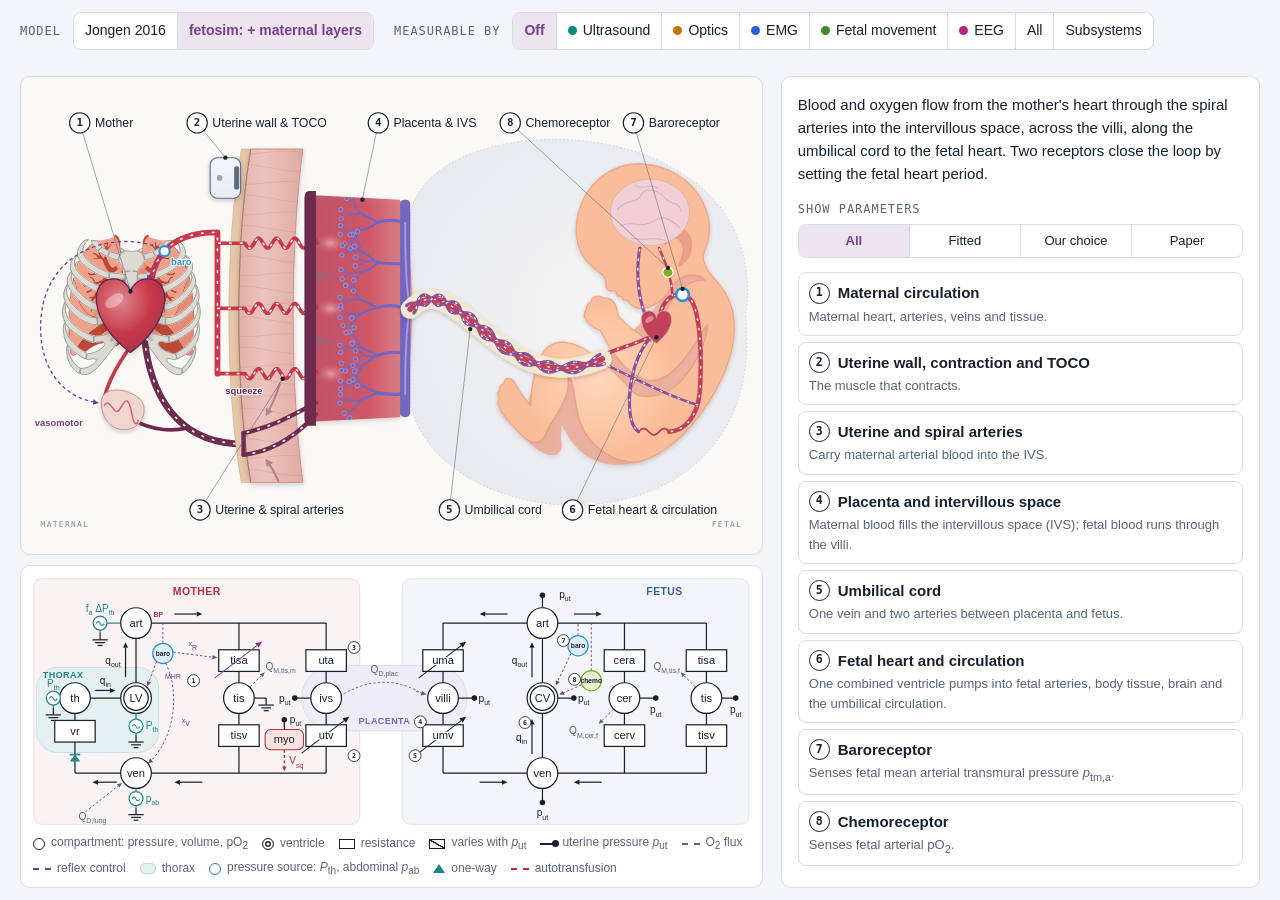
==== docs/index.html @ 77135b99 "docs: GitHub Pages site for the 2D page; code links open GitHub on the web; ?callouts=0 Co-Authored-" ====
<!doctype html>
<html lang="en"><head><meta charset="utf-8"><meta name="viewport" content="width=device-width,initial-scale=1">
<title>fetosim</title>
<script>location.replace('maternal_fetal_model_2d.html' + location.search + location.hash);</script>
<meta http-equiv="refresh" content="0; url=maternal_fetal_model_2d.html">
</head><body><a href="maternal_fetal_model_2d.html">Maternal–fetal model (2D)</a></body></html>
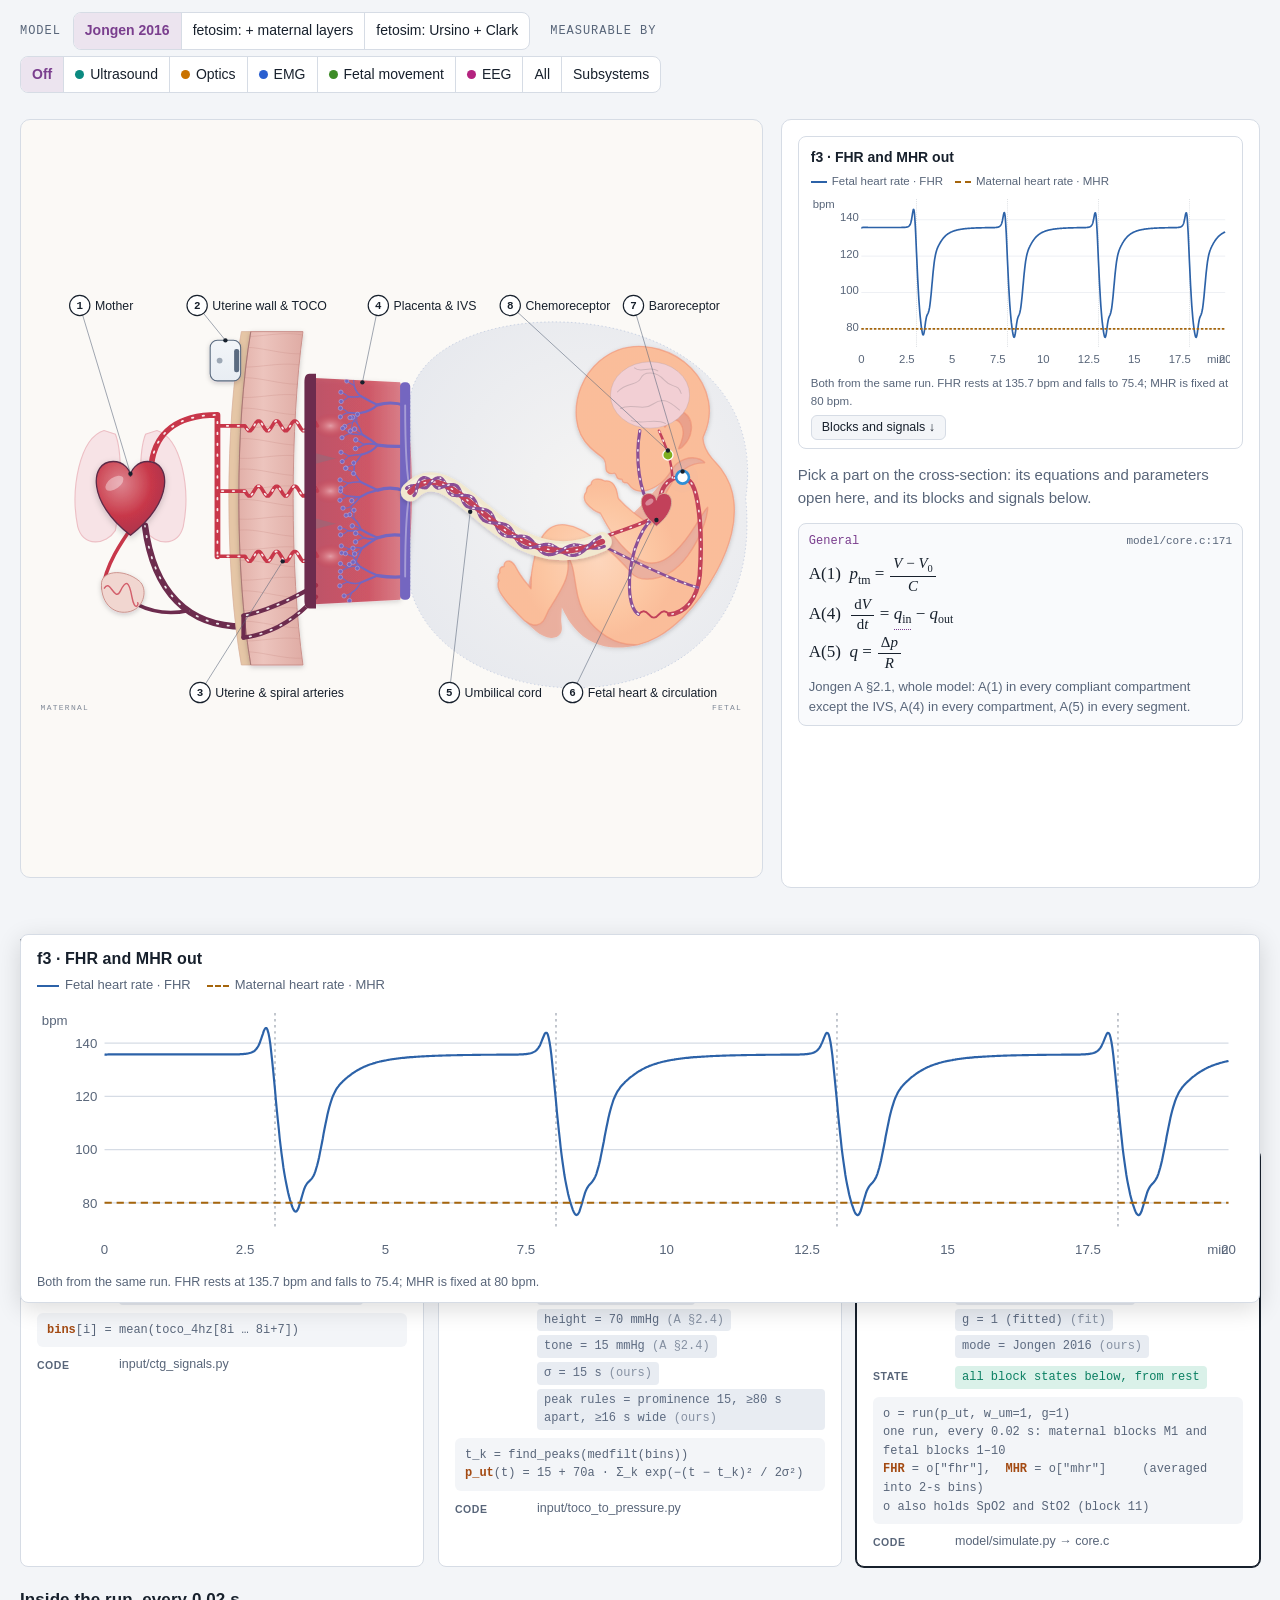
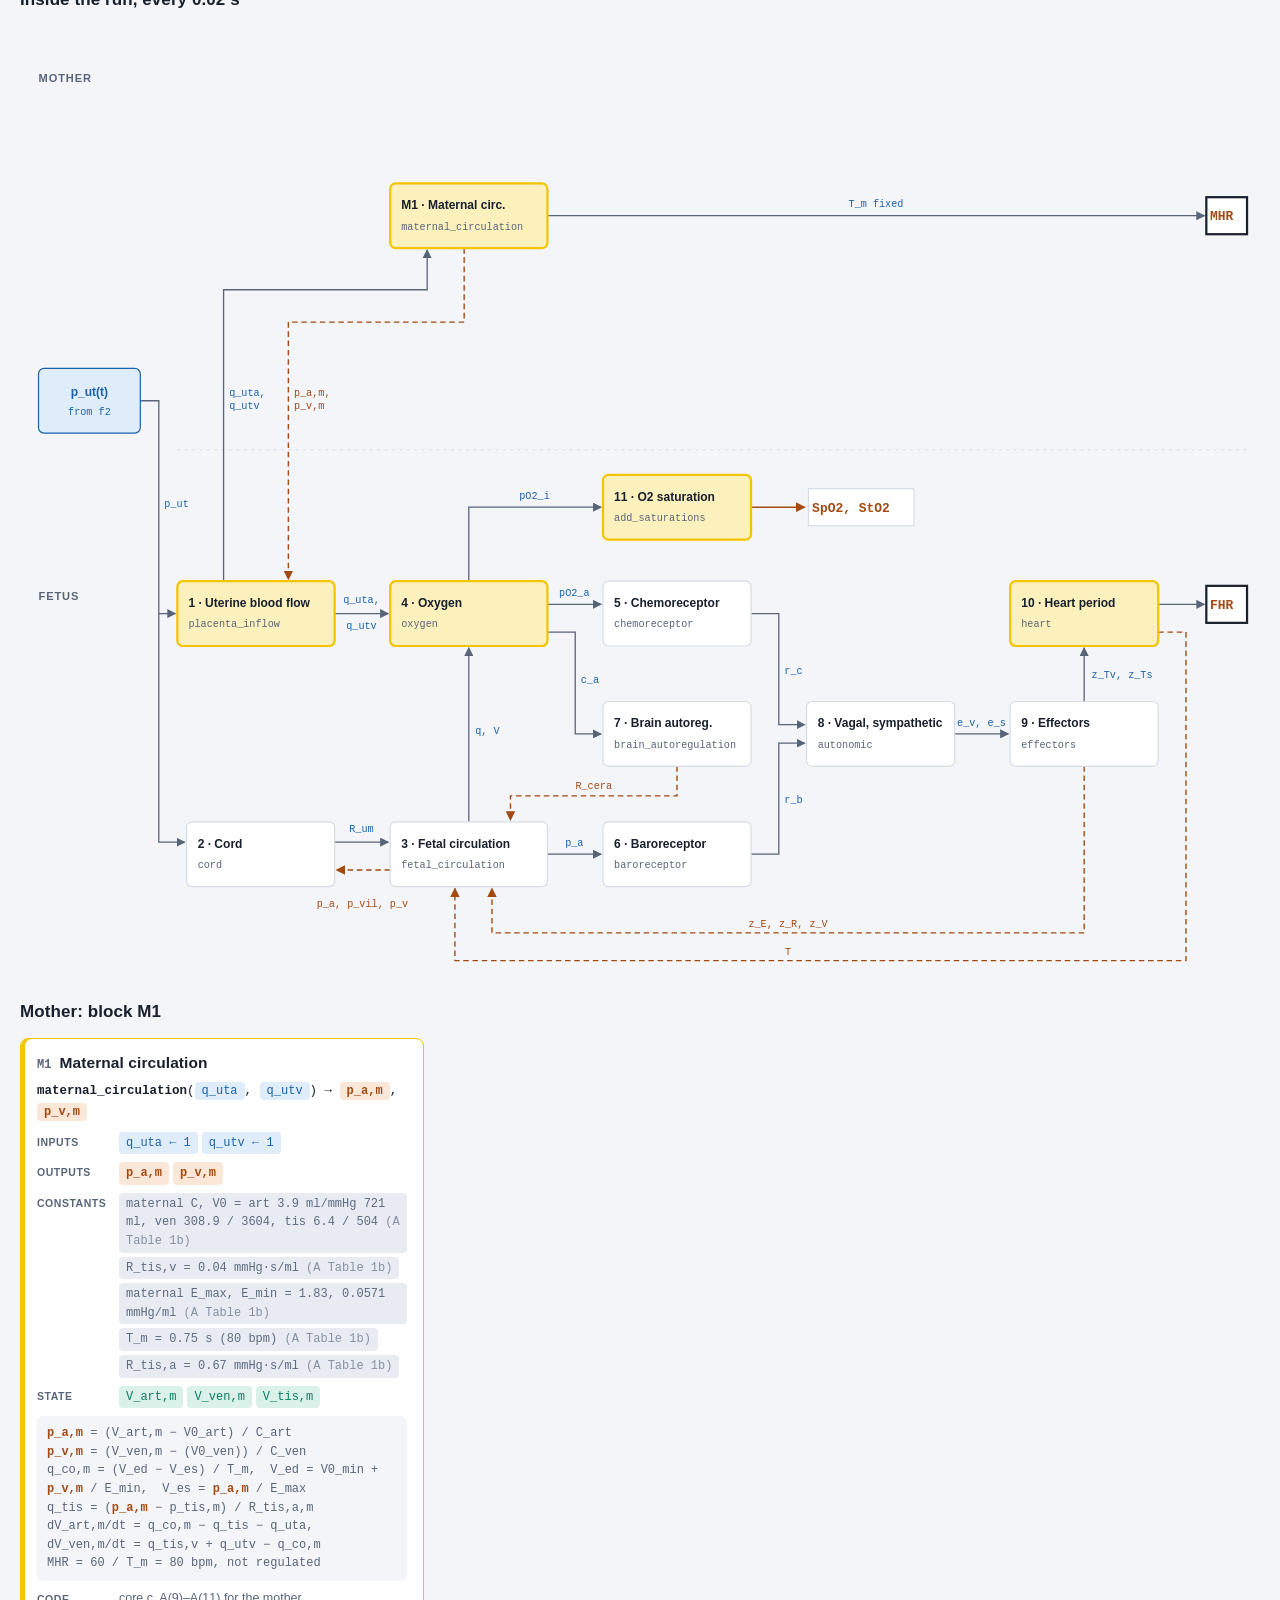
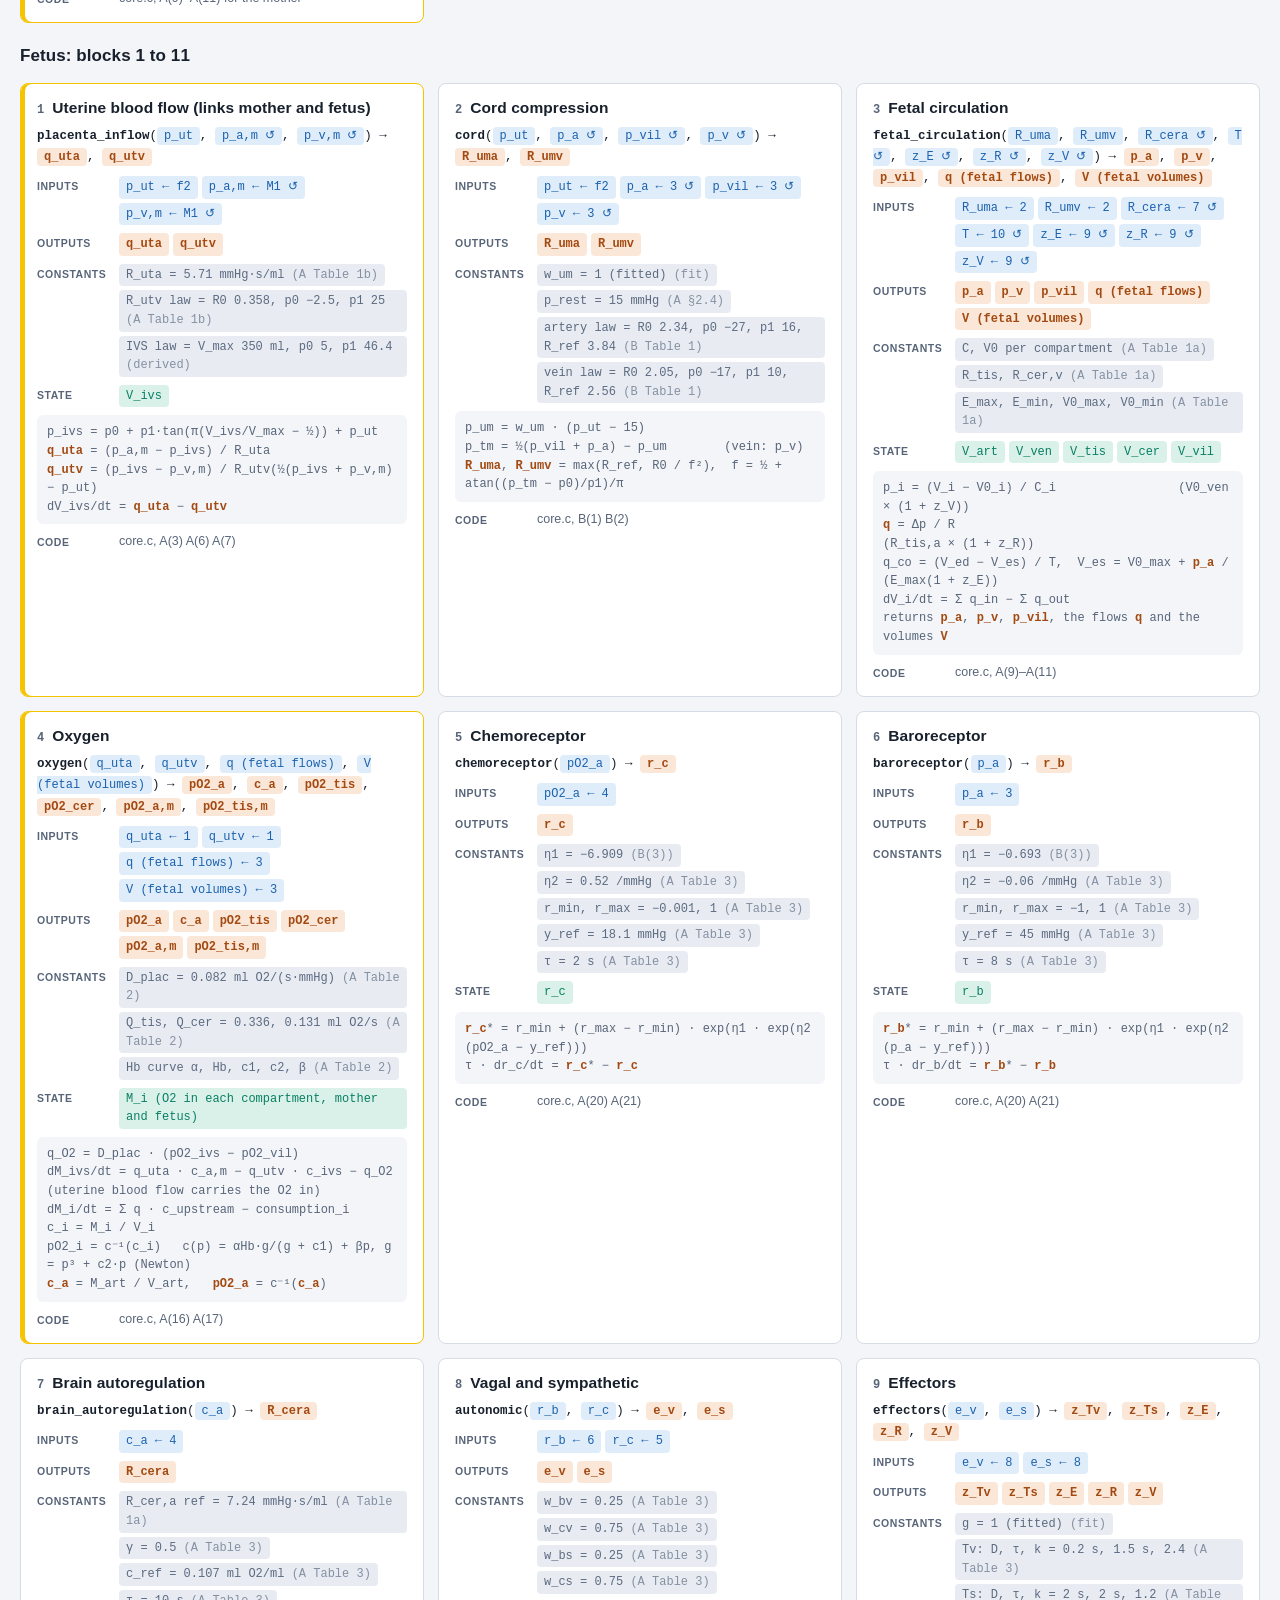
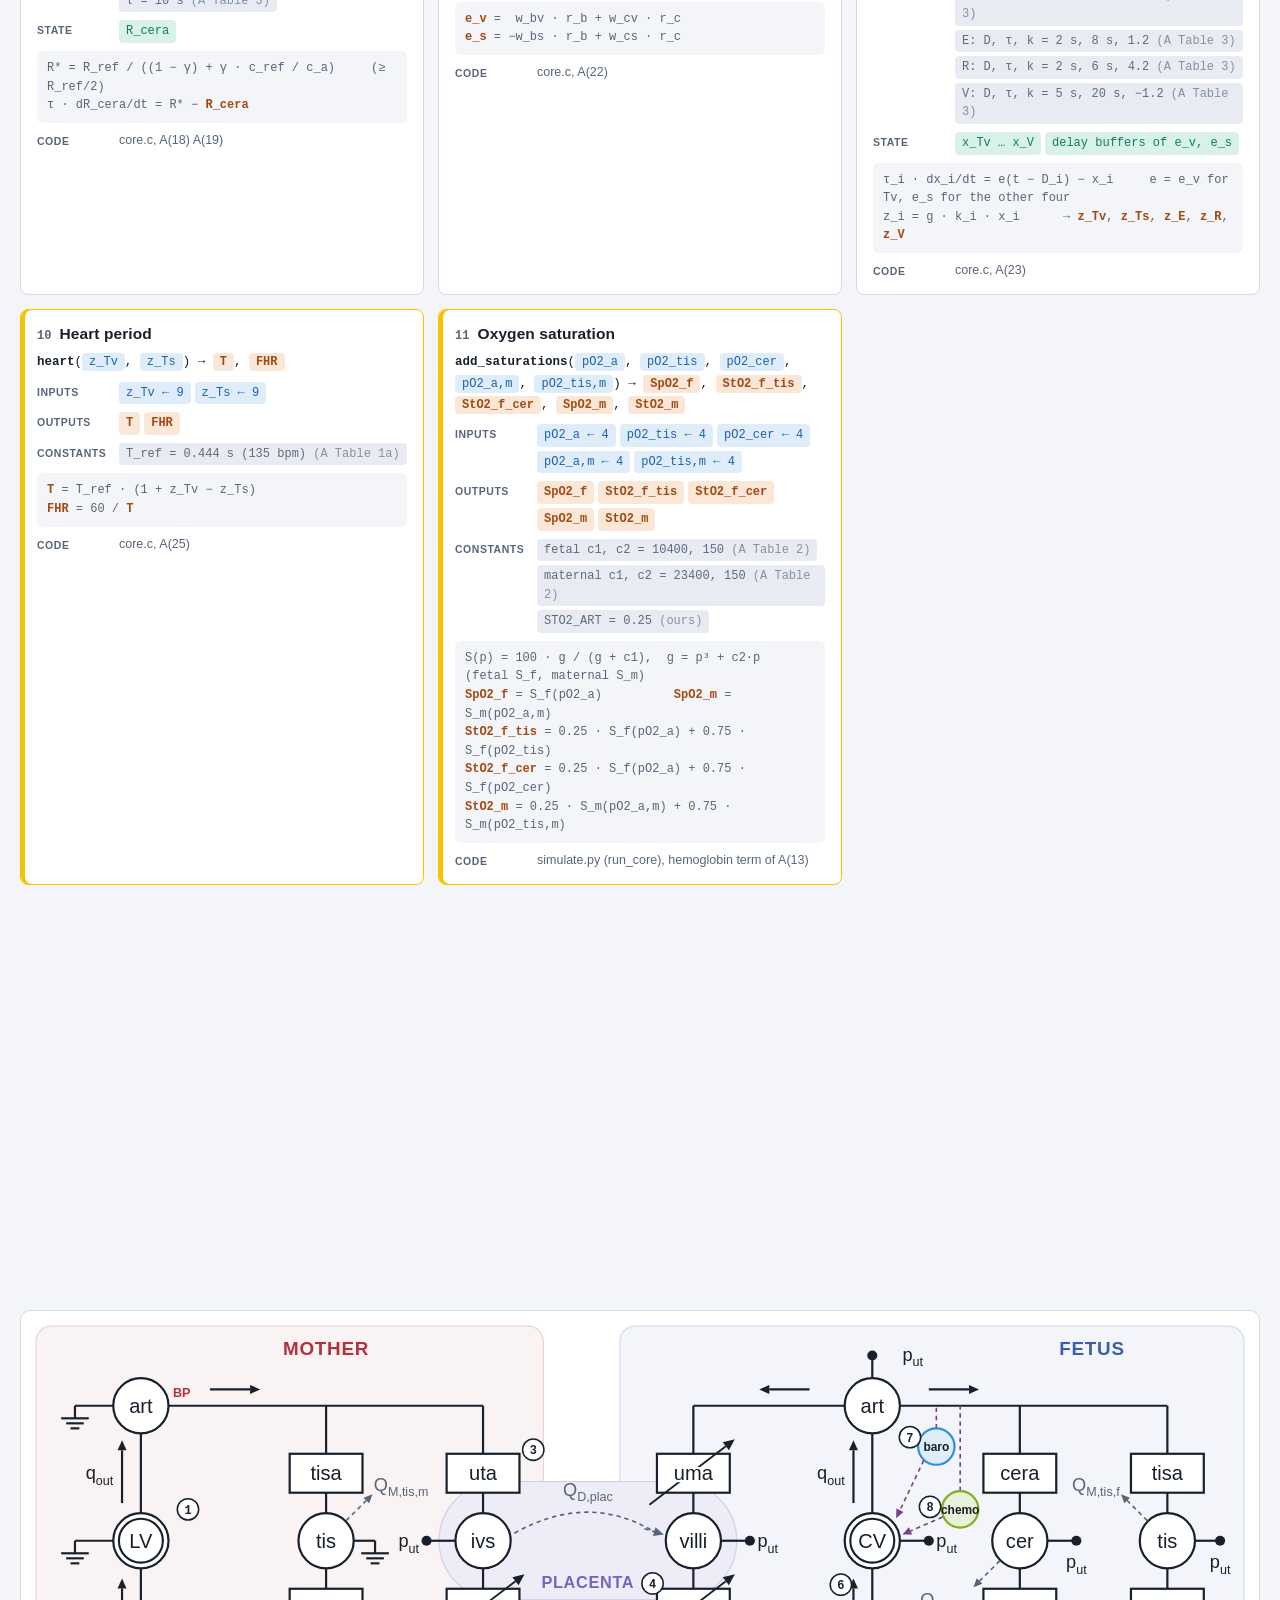
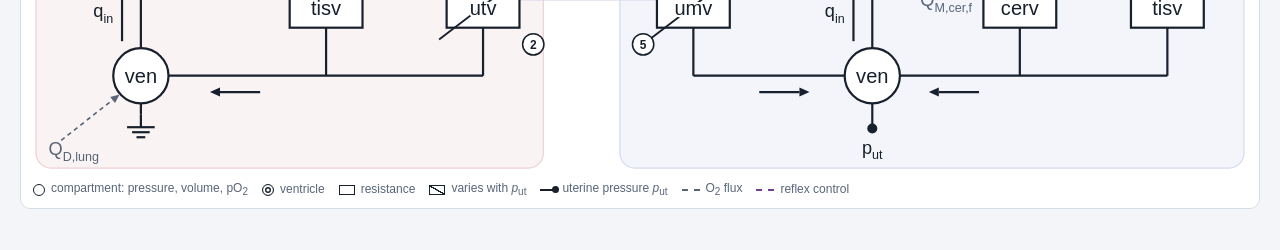
==== commit bad1f5cc: "Site root is the 2D page, with block-by-block signals and circuit at the bottom - docs/index.html is" ====
--- a/docs/index.html
+++ b/docs/index.html
@@ -1,6 +1,3087 @@
 <!doctype html>
-<html lang="en"><head><meta charset="utf-8"><meta name="viewport" content="width=device-width,initial-scale=1">
-<title>fetosim</title>
-<script>location.replace('maternal_fetal_model_2d.html' + location.search + location.hash);</script>
-<meta http-equiv="refresh" content="0; url=maternal_fetal_model_2d.html">
-</head><body><a href="maternal_fetal_model_2d.html">Maternal–fetal model (2D)</a></body></html>
+<html lang="en">
+<head>
+<meta charset="utf-8">
+<meta name="viewport" content="width=device-width, initial-scale=1, viewport-fit=cover">
+<title>Maternal–Fetal Cross-Section</title>
+<meta name="claude:viewport-fit-sides" content="cover">
+<style>
+/* Layout: a narrow header, then the explorer (3D stage + contraction trace on the left, part panel on the right,
+   stacked on phones), then single-column reading sections: data pipeline, parameter table, feedback. */
+:root {
+  --bg: #f3f5f8;
+  --surface: #ffffff;
+  --stage: #e6ebf1;
+  --stage2: #fbf9f6;
+  --ink: #17202c;
+  --muted: #586579;
+  --line: #d6dce5;
+  --maternal: #b3303e; --thorax: #23838a; --rib: #dddad4; --rib-edge: #959490; --lung1: #f0a088; --lung2: #e68a73; --lung3: #bd4836;
+  --fetal: #3a5fa8;
+  --accent: #7a3e8e;
+  --on-accent: #ffffff;
+  --c1: #5c6a80;
+  --c2: #a5650c;
+  --c3: #0a7f62;
+  --c1-bg: #e8ecf2;
+  --c2-bg: #f8ecd8;
+  --c3-bg: #daf1e9;
+  --c4: #2c62a8; --c4-bg: #dfe9f7;
+  --paper: #fdf3f2;
+  --grid-minor: #f2d6d6;
+  --grid-major: #e3aeb0;
+  --trace-ghost: #c9b6ba;
+  --muscle: #e9b9b1; --muscle-hi: #b5394c; --muscle-edge: #c78a84; --m-art: #c8374a; --m-ven: #6d2c4e; --villus: #7466c0;
+  --f-hi: #c2415a; --f-lo: #4a4fa6; --fv-hi: #8a4f96; --fv-lo: #3a3d80; --skin: #f9e4d7; --skin-edge: #d8b09b; --fskin: #fcc6a2; --fshade: #f08a6c; --brain: #f2cfd4;
+  --jelly: #f1e8cf; --flowdot: rgba(255, 255, 255, .9); --device: #e8edf3; --device-edge: #5b6b80; --baro: #2f8fd6; --chemo: #7fae1f;
+  --font-display: -apple-system, BlinkMacSystemFont, "Helvetica Neue", "PingFang SC", "Segoe UI", Arial, sans-serif;
+  --font-body: -apple-system, BlinkMacSystemFont, "Helvetica Neue", "PingFang SC", "Segoe UI", Arial, sans-serif;
+  --font-mono: ui-monospace, "SF Mono", Menlo, Consolas, monospace;
+  --font-math: "STIX Two Text", "Cambria Math", "Times New Roman", serif;
+}
+@media (prefers-color-scheme: dark) {
+  :root:not([data-theme="light"]) {
+    --bg: #0f141b; --surface: #161d27; --stage: #111923; --stage2: #141c27; --ink: #e4e9f0; --muted: #9ba7b8; --line: #2a3442;
+    --maternal: #e2606d; --thorax: #5cc3c8; --rib: #8c8882; --rib-edge: #4d4b48; --lung1: #a8604f; --lung2: #95503f; --lung3: #6e2a20; --fetal: #7da3e6; --accent: #c08ad2; --on-accent: #1d1022;
+    --c1: #a4b0c3; --c2: #e4a94f; --c3: #3fcaa0; --c1-bg: #222b38; --c2-bg: #352813; --c3-bg: #10322a; --c4: #79a8ea; --c4-bg: #14233a;
+    --paper: #1b1719; --grid-minor: #2c2226; --grid-major: #4a3036; --trace-ghost: #5d4f54;
+    --muscle: #6f3b47; --muscle-hi: #d0506a; --muscle-edge: #93596a; --m-art: #e0606c; --m-ven: #a3506f; --villus: #9d8fe0;
+    --f-hi: #ea6c82; --f-lo: #6a72d6; --fv-hi: #b07ac0; --fv-lo: #5558a8; --skin: #3b302d; --skin-edge: #6e5349; --fskin: #8a5e4c; --fshade: #b46d55; --brain: #573840;
+    --jelly: #4d473a; --flowdot: rgba(255, 255, 255, .8); --device: #2a3442; --device-edge: #9aa8bd; --baro: #5cb0f0; --chemo: #a6d24a;
+    color-scheme: dark;
+  }
+}
+:root[data-theme="dark"] {
+  --bg: #0f141b; --surface: #161d27; --stage: #111923; --stage2: #141c27; --ink: #e4e9f0; --muted: #9ba7b8; --line: #2a3442;
+  --maternal: #e2606d; --thorax: #5cc3c8; --rib: #8c8882; --rib-edge: #4d4b48; --lung1: #a8604f; --lung2: #95503f; --lung3: #6e2a20; --fetal: #7da3e6; --accent: #c08ad2; --on-accent: #1d1022;
+  --c1: #a4b0c3; --c2: #e4a94f; --c3: #3fcaa0; --c1-bg: #222b38; --c2-bg: #352813; --c3-bg: #10322a; --c4: #79a8ea; --c4-bg: #14233a;
+  --paper: #1b1719; --grid-minor: #2c2226; --grid-major: #4a3036; --trace-ghost: #5d4f54;
+  --muscle: #6f3b47; --muscle-hi: #d0506a; --muscle-edge: #93596a; --m-art: #e0606c; --m-ven: #a3506f; --villus: #9d8fe0;
+  --f-hi: #ea6c82; --f-lo: #6a72d6; --fv-hi: #b07ac0; --fv-lo: #5558a8; --skin: #3b302d; --skin-edge: #6e5349; --fskin: #8a5e4c; --fshade: #b46d55; --brain: #573840;
+  --jelly: #4d473a; --flowdot: rgba(255, 255, 255, .8); --device: #2a3442; --device-edge: #9aa8bd; --baro: #5cb0f0; --chemo: #a6d24a;
+  color-scheme: dark;
+}
+* { box-sizing: border-box; }
+html, body { overscroll-behavior-y: none; }   /* no pull-to-refresh */
+body {
+  background: var(--bg); color: var(--ink); font-family: var(--font-body); font-size: 15px; line-height: 1.55;
+  padding-left: max(16px, env(safe-area-inset-left, 0px)); padding-right: max(16px, env(safe-area-inset-right, 0px));
+  padding-block: 0 48px;
+}
+.wrap { max-width: 1240px; margin: 0 auto; }
+h1, h2, h3 { font-family: var(--font-display); font-weight: 600; text-wrap: balance; margin: 0; letter-spacing: 0.005em; }
+h1 { font-size: clamp(30px, 4.6vw, 46px); line-height: 1.05; }
+h2 { font-size: 26px; line-height: 1.15; }
+h3 { font-size: 18px; line-height: 1.25; }
+p { margin: 0; }
+a { color: var(--accent); }
+.eyebrow { font-family: var(--font-mono); font-size: 12px; letter-spacing: 0.08em; text-transform: uppercase; color: var(--muted); }
+.lede { max-width: 68ch; font-size: 17px; color: var(--ink); }
+.muted { color: var(--muted); }
+.mono { font-family: var(--font-mono); font-variant-numeric: tabular-nums; }
+button { font: inherit; color: inherit; }
+:focus-visible { outline: 2px solid var(--accent); outline-offset: 2px; }
+
+/* header */
+header.top { display: grid; gap: 14px; padding-block: 36px 22px; }
+.legend { display: flex; flex-wrap: wrap; gap: 8px 14px; align-items: center; font-size: 14px; }
+.nav { display: flex; flex-wrap: wrap; gap: 6px 16px; font-size: 14px; }
+.nav a { text-decoration: none; border-bottom: 1px solid var(--line); color: var(--ink); }
+.nav a:hover { border-color: var(--accent); }
+
+/* class badges: colour + text */
+.cls { display: inline-flex; align-items: center; gap: 6px; font-size: 12px; font-weight: 500; white-space: nowrap;
+  padding: 1px 8px 1px 6px; border-radius: 999px; line-height: 1.6; }
+.cls::before { content: ""; width: 8px; height: 8px; border-radius: 2px; background: currentColor; }
+.cls-1 { color: var(--c1); background: var(--c1-bg); }
+.cls-2 { color: var(--c2); background: var(--c2-bg); }
+.cls-3 { color: var(--c3); background: var(--c3-bg); }
+.cls-4 { color: var(--c4); background: var(--c4-bg); }
+.cls-1::before { border-radius: 50%; }
+.cls-3::before, .cls-4::before { transform: rotate(45deg); }
+
+section { padding-block: 34px 6px; display: grid; gap: 16px; }
+section > header { display: grid; gap: 6px; max-width: 72ch; }
+
+/* explorer */
+.explorer { display: grid; grid-template-columns: minmax(0, 1.55fr) minmax(300px, 1fr); gap: 18px; align-items: start; }
+.left { display: grid; gap: 10px; min-width: 0; }
+.stage { position: relative; height: 540px; border-radius: 10px; overflow: hidden; background:
+  radial-gradient(120% 90% at 60% 35%, var(--surface) 0%, var(--stage) 70%); border: 1px solid var(--line); touch-action: none; }
+.stage canvas { display: block; width: 100%; height: 100%; }
+.stage svg.leaders { position: absolute; inset: 0; width: 100%; height: 100%; pointer-events: none; }
+.leaders line { stroke: var(--muted); stroke-width: 1; opacity: .7; }
+.tags { position: absolute; inset: 0; pointer-events: none; }
+.tag { position: absolute; left: 0; top: 0; pointer-events: auto; transform: translate(-50%, -50%);
+  font-size: 12px; font-weight: 500; padding: 2px 8px; border-radius: 6px; border: 1px solid var(--line);
+  background: color-mix(in srgb, var(--surface) 88%, transparent); color: var(--ink); cursor: pointer; white-space: nowrap; }
+.tag { display: inline-flex; align-items: center; gap: 5px; padding-left: 3px; }
+.tag .num { width: 17px; height: 17px; font-size: 10px; border-width: 1.3px; }
+.tag:hover, .tag.on { border-color: var(--accent); color: var(--accent); }
+.tags.off .tag { display: none; } .leaders.off { display: none; }
+.hint { position: absolute; left: 12px; bottom: 10px; font-size: 12px; color: var(--muted); pointer-events: none;
+  background: color-mix(in srgb, var(--surface) 75%, transparent); padding: 2px 8px; border-radius: 6px; }
+.nogl { position: absolute; inset: 0; display: grid; place-items: center; text-align: center; padding: 24px; color: var(--muted); }
+
+.controls { display: flex; flex-wrap: wrap; gap: 8px; align-items: center; }
+.btn { border: 1px solid var(--line); background: var(--surface); border-radius: 8px; padding: 7px 12px; cursor: pointer; font-size: 14px; }
+.btn:hover { border-color: var(--accent); }
+.btn.primary { background: var(--accent); border-color: var(--accent); color: var(--on-accent); font-weight: 600; }
+.seg { display: inline-flex; border: 1px solid var(--line); border-radius: 8px; overflow: hidden; background: var(--surface); }
+.seg button { border: 0; background: transparent; padding: 7px 11px; cursor: pointer; font-size: 14px; }
+.seg button + button { border-left: 1px solid var(--line); }
+.seg button[aria-pressed="true"] { background: color-mix(in srgb, var(--accent) 14%, var(--surface)); color: var(--accent); font-weight: 600; }
+.spacer { flex: 1 1 auto; }
+.readouts { display: grid; grid-template-columns: repeat(3, minmax(0, 1fr)); gap: 6px; }
+@media (min-width: 1180px) { .readouts { grid-template-columns: repeat(6, minmax(0, 1fr)); } }
+.clock { font-family: var(--font-mono); font-variant-numeric: tabular-nums; font-size: 13px; color: var(--muted); }
+.ro { background: var(--surface); border: 1px solid var(--line); border-radius: 8px; padding: 5px 9px; min-width: 0; }
+.ro .k { font-size: 11.5px; color: var(--muted); white-space: nowrap; overflow: hidden; text-overflow: ellipsis; }
+.ro .v { font-family: var(--font-mono); font-variant-numeric: tabular-nums; font-size: 15px; }
+.ro .v small { font-size: 11px; color: var(--muted); margin-left: 3px; }
+.tracebox { background: var(--paper); border: 1px solid var(--line); border-radius: 10px; padding: 8px 8px 4px; }
+.tracebox canvas { display: block; width: 100%; height: 236px; cursor: pointer; touch-action: pan-y; }
+.tracecap { font-size: 12.5px; color: var(--muted); padding: 2px 4px 4px; }
+
+/* part panel */
+.panel { background: var(--surface); border: 1px solid var(--line); border-radius: 10px; padding: 16px 16px 18px;
+  display: grid; gap: 14px; align-content: start; position: sticky; top: max(12px, env(safe-area-inset-top, 0px)); max-height: calc(100vh - 24px); overflow: auto; min-width: 0; }
+.panel .role { font-size: 15px; }
+.panel .during { font-size: 14px; border-left: 3px solid var(--maternal); padding: 2px 0 2px 10px; color: var(--ink); }
+.panel .during b { font-weight: 600; }
+.panel .during .row { display: block; }
+.filter { display: grid; gap: 6px; }
+.filter .seg { width: 100%; }
+.filter .seg button { flex: 1 1 0; padding: 6px 4px; font-size: 13px; }
+.eqs { display: grid; gap: 8px; }
+.eq { border: 1px solid var(--line); border-radius: 8px; padding: 8px 10px; display: grid; gap: 4px; background: color-mix(in srgb, var(--bg) 50%, var(--surface)); }
+.eq .no { font-family: var(--font-mono); font-size: 12px; color: var(--accent); }
+.eq .m { font-family: var(--font-math); font-size: 17px; line-height: 1.45; }
+.eq .m i { font-style: italic; }
+.eq .m sub, .eq .m sup { font-size: 70%; }
+.eq .ml { display: block; }   /* wraps instead of scrolling */
+.cases { display: inline-grid; grid-template-columns: auto auto; gap: 2px 1.1em; align-items: center; vertical-align: middle; margin-left: .2em; padding-left: .45em; border-left: 1.6px solid currentColor; border-radius: 9px 0 0 9px; }
+.cases > span:nth-child(even) { font-size: 92%; }
+.fr { display: inline-flex; flex-direction: column; vertical-align: middle; text-align: center; margin: 0 .12em; font-size: 88%; line-height: 1.2; }
+.fr > span:first-child { border-bottom: 1px solid currentColor; padding: 0 .2em .05em; }
+.fr > span:last-child { padding: .05em .2em 0; }
+.eq .why { font-size: 13px; color: var(--muted); }
+.plist { display: grid; gap: 0; }
+.pdet { border-top: 1px solid var(--line); padding-top: 8px; }
+.pdet > summary { cursor: pointer; font-weight: 600; font-size: 14px; padding: 4px 0; }
+.pdet[open] > summary { margin-bottom: 8px; }
+.psub { font-size: 11px; font-weight: 600; letter-spacing: .06em; text-transform: uppercase; color: var(--maternal); padding: 14px 0 4px; }
+.prow { display: grid; grid-template-columns: minmax(0, 1fr) auto; gap: 2px 10px; padding: 8px 0; border-top: 1px solid var(--line); }
+.prow .sym { font-family: var(--font-math); font-style: italic; font-size: 16px; }
+.prow .val { font-family: var(--font-mono); font-size: 13px; text-align: right; white-space: nowrap; }
+.prow .mean { grid-column: 1 / -1; font-size: 13.5px; }
+.prow .pf { grid-column: 1 / -1; font-family: var(--font-math); font-size: 16px; line-height: 1.45; padding-top: 2px; }
+.prow .pf sub, .prow .pf sup { font-size: 70%; }
+.prow .codeat, .eq .codeat { margin-left: auto; font-family: var(--font-mono); font-size: 11px; color: var(--muted); text-decoration: none; }
+.prow .codeat { margin-left: 8px; }
+.codeat:hover { color: var(--accent); text-decoration: underline; }
+.eq .eqh { display: flex; flex-wrap: wrap; gap: 2px 10px; align-items: baseline; }
+.psym { font: inherit; color: inherit; background: none; border: 0; padding: 0; cursor: pointer; border-bottom: 1px dotted var(--accent); }
+.psym:hover { color: var(--accent); }
+.prow .meta { grid-column: 1 / -1; display: flex; flex-wrap: wrap; gap: 6px; align-items: center; font-size: 12px; color: var(--muted); }
+:root { --io-in: #1b62ad; --io-in-bg: #dfecfa; --io-out: #a34a12; --io-out-bg: #fbe7d8; }
+@media (prefers-color-scheme: dark) { :root:not([data-theme="light"]) { --io-in: #8fc0f5; --io-in-bg: #1d3552; --io-out: #f2b184; --io-out-bg: #4a2c17; } }
+.io-in, .io-out { border-radius: 4px; padding: 0 3px; }
+.io-in { color: var(--io-in); background: var(--io-in-bg); }
+.io-out { color: var(--io-out); background: var(--io-out-bg); }
+.io-given { color: var(--muted); }
+.iob { display: grid; gap: 10px; }
+.iog { display: grid; gap: 4px; }
+.iol { justify-self: start; font-family: var(--font-mono); font-size: 11.5px; font-weight: 600; letter-spacing: 0.08em; text-transform: uppercase; padding: 1px 6px; }
+.ior { display: grid; grid-template-columns: 78px minmax(0, 1fr); gap: 8px; align-items: baseline; }
+.ior .m { font-family: var(--font-math); font-size: 16px; white-space: nowrap; }
+.ior .m sub { font-size: 70%; }
+.iof { display: flex; flex-wrap: wrap; gap: 4px 6px; align-items: center; font-size: 13.5px; color: var(--muted); }
+.iof .ar { color: var(--muted); }
+.iof button { display: inline-flex; gap: 5px; align-items: center; border: 1px solid var(--line); background: var(--surface); border-radius: 999px; padding: 2px 9px 2px 3px; cursor: pointer; font-size: 13px; color: var(--ink); }
+.iof button:hover { border-color: var(--accent); }
+.iof .num { width: 18px; height: 18px; font-size: 10.5px; }
+.tf { display: grid; gap: 10px; }
+.tfs { border: 1px solid var(--line); border-radius: 8px; padding: 9px 10px 10px; display: grid; gap: 6px; min-width: 0; position: relative; }
+.tfs + .tfs::before { content: ""; position: absolute; left: 20px; top: -11px; height: 10px; border-left: 1.5px solid var(--line); }
+.tfs .sh { display: flex; gap: 8px; align-items: baseline; min-width: 0; }
+.tfs .sn { font-family: var(--font-mono); font-size: 12px; font-weight: 600; color: var(--on-accent); background: var(--accent); border-radius: 5px; padding: 1px 6px; flex: none; }
+.tfs .fn { font-family: var(--font-mono); font-size: 13.5px; color: var(--muted); overflow-wrap: anywhere; min-width: 0; }
+.tfs .fn b { color: var(--ink); font-weight: 600; }
+.tfs .codeat { margin-left: auto; font-family: var(--font-mono); font-size: 11px; color: var(--muted); text-decoration: none; flex: none; }
+.tfs .io { font-size: 13.5px; color: var(--muted); }
+.tfs .io .ar { margin: 0 6px; color: var(--accent); }
+.tfs .sm .m { font-family: var(--font-math); font-size: 16px; }
+.tfs .sm sub, .tfs .sm sup, .sigs .m sub { font-size: 70%; }
+.sigs { display: grid; gap: 4px; }
+.sigs button { display: grid; grid-template-columns: minmax(0, 1fr) auto auto; gap: 10px; align-items: center; text-align: left; border: 1px solid transparent;
+  background: color-mix(in srgb, var(--bg) 60%, var(--surface)); border-radius: 6px; padding: 5px 8px; cursor: pointer; font-size: 14px; color: var(--ink); }
+.sigs button:hover { border-color: var(--accent); }
+.sigs .sg { font-weight: 600; }
+.sigs .m { font-family: var(--font-math); font-size: 15px; color: var(--muted); white-space: nowrap; }
+.sigs .num { color: var(--muted); }
+.partlist { display: grid; gap: 6px; }
+.partlist button { text-align: left; border: 1px solid var(--line); background: var(--surface); border-radius: 8px; padding: 8px 10px; cursor: pointer;
+  display: grid; grid-template-columns: minmax(0, 1fr) auto; gap: 2px 8px; }
+.partlist button:hover { border-color: var(--accent); }
+.partlist .pt { font-weight: 600; }
+.partlist .ps { grid-column: 1 / -1; font-size: 13px; color: var(--muted); }
+.back { justify-self: start; font-size: 13px; }
+.only-phone { display: none; }
+
+/* pipeline */
+.pipe { display: grid; grid-template-columns: repeat(2, minmax(0, 1fr)); gap: 12px; counter-reset: step; }
+.pipe .step:last-child { grid-column: 1 / -1; }
+@media (min-width: 1180px) { .pipe { grid-template-columns: repeat(5, minmax(0, 1fr)); } .pipe .step:last-child { grid-column: auto; } }
+@media (max-width: 600px) { .pipe { grid-template-columns: minmax(0, 1fr); } }
+.step { background: var(--surface); border: 1px solid var(--line); border-radius: 10px; padding: 12px 14px 14px; display: grid; gap: 8px; align-content: start; min-width: 0; }
+.step h3 { font-size: 16px; display: flex; gap: 8px; align-items: baseline; }
+.step h3::before { counter-increment: step; content: counter(step); font-family: var(--font-mono); font-size: 12px; color: var(--accent);
+  border: 1px solid var(--accent); border-radius: 50%; width: 20px; height: 20px; display: inline-grid; place-items: center; flex: none; }
+.step p, .step li { font-size: 13.5px; }
+.step ul { margin: 0; padding-left: 18px; display: grid; gap: 2px; }
+.step svg { width: 100%; height: auto; max-height: 120px; display: block; background: var(--paper); border-radius: 6px; }
+.step .m { font-family: var(--font-math); font-size: 15.5px; }
+.illus { font-size: 12px; color: var(--muted); }
+.windowbar { display: grid; grid-template-columns: 20fr 2fr 10fr; height: 22px; border-radius: 5px; overflow: hidden; font-size: 11px; font-family: var(--font-mono); }
+.windowbar div { display: grid; place-items: center; color: var(--ink); white-space: nowrap; overflow: hidden; }
+.windowbar .tr { background: var(--c3-bg); } .windowbar .gp { background: var(--line); } .windowbar .te { background: var(--c1-bg); }
+
+/* table */
+.tabtools { display: flex; flex-wrap: wrap; gap: 8px; align-items: center; }
+.tabtools input[type="search"], .tabtools select { font: inherit; font-size: 14px; padding: 7px 10px; border: 1px solid var(--line); border-radius: 8px; background: var(--surface); color: var(--ink); }
+.tabtools input[type="search"] { flex: 1 1 220px; min-width: 0; }
+.tablewrap { overflow-x: auto; border: 1px solid var(--line); border-radius: 10px; background: var(--surface); }
+table { border-collapse: collapse; width: 100%; font-size: 13.5px; }
+th, td { padding: 7px 10px; text-align: left; vertical-align: top; border-bottom: 1px solid var(--line); }
+th { font-weight: 600; font-size: 12.5px; color: var(--muted); background: color-mix(in srgb, var(--bg) 60%, var(--surface)); position: sticky; top: 0; white-space: nowrap; }
+tbody tr:nth-child(even) td { background: color-mix(in srgb, var(--bg) 35%, var(--surface)); }
+td.sym { font-family: var(--font-math); font-style: italic; font-size: 15px; white-space: nowrap; }
+td.code, td.val { font-family: var(--font-mono); font-size: 12.5px; white-space: nowrap; }
+td.mean { min-width: 260px; }
+td.note { min-width: 200px; color: var(--muted); font-size: 12.5px; }
+
+/* feedback */
+ol.fb { margin: 0; padding-left: 22px; display: grid; gap: 12px; max-width: 78ch; }
+ol.fb li::marker { font-family: var(--font-mono); color: var(--accent); }
+ol.fb b { font-weight: 600; }
+.gaps { display: grid; gap: 8px; max-width: 78ch; }
+.gaps ul { margin: 0; padding-left: 20px; display: grid; gap: 6px; }
+footer { padding-block: 34px 0; font-size: 13px; color: var(--muted); display: grid; gap: 6px; max-width: 90ch; }
+footer code, .gaps code { font-family: var(--font-mono); font-size: 12px; }
+
+@media (max-width: 900px) {
+  .explorer { grid-template-columns: minmax(0, 1fr); }
+  .panel { position: static; max-height: none; }
+  .stage { height: min(64vh, 470px); }
+  .only-phone { display: inline-block; }
+}
+@media (max-width: 480px) {
+  body { font-size: 14.5px; }
+  .tag { font-size: 11px; padding: 1px 6px; }
+  .tracebox canvas { height: 222px; }
+  .btn, .seg button { padding: 7px 9px; }
+}
+@media (prefers-reduced-motion: reduce) { * { scroll-behavior: auto !important; } }
+
+/* shared numbering */
+.num { display: inline-grid; place-items: center; width: 21px; height: 21px; border-radius: 50%; border: 1.5px solid currentColor;
+  font-family: var(--font-mono); font-size: 11.5px; font-weight: 600; flex: none; line-height: 1; font-style: normal; }
+.ptitle { display: flex; gap: 9px; align-items: center; }
+.ptitle .num { width: 25px; height: 25px; font-size: 13px; }
+.partlist .pt { display: flex; gap: 8px; align-items: center; }
+td.partc { white-space: nowrap; }
+td.partc .num { width: 19px; height: 19px; font-size: 10.5px; margin-right: 6px; vertical-align: -4px; display: inline-grid; }
+
+/* parameter annotations and tips (both pages) */
+.annlayer { position: absolute; inset: 0; pointer-events: none; }
+.annlines { position: absolute; inset: 0; width: 100%; height: 100%; pointer-events: none; overflow: visible; }
+.annlines .lc { fill: none; stroke: var(--stage2, var(--stage)); stroke-width: 4.5; stroke-linecap: round; opacity: .9; }
+.annlines .ll { fill: none; stroke: var(--ink); stroke-width: 1.2; stroke-linecap: round; opacity: .5; transition: stroke .15s, opacity .15s; }
+.annlines .ap { fill: var(--accent); opacity: 0; transition: opacity .15s; }
+.annlines .ar { fill: var(--surface); stroke: var(--ink); stroke-width: 1.5; stroke-opacity: .7; transition: stroke .15s; }
+.annlines .ad { fill: var(--ink); transition: fill .15s; }
+.annlines .lead.hi .ll, .annlines .lead.sel .ll { stroke: var(--accent); opacity: 1; stroke-width: 1.8; }
+.annlines .lead.hi .ar, .annlines .lead.sel .ar { stroke: var(--accent); stroke-opacity: 1; stroke-width: 2; }
+.annlines .lead.hi .ad, .annlines .lead.sel .ad { fill: var(--accent); }
+.annlines .lead.hi .ap, .annlines .lead.sel .ap { opacity: .18; }
+.ann { position: absolute; left: 0; top: 0; pointer-events: auto; font: inherit; font-size: 12px; line-height: 1.3; text-align: left;
+  padding: 2px 7px 2px 6px; border-radius: 5px; border: 1px solid var(--line); border-left: 3px solid var(--c1);
+  background: var(--surface); color: var(--ink); cursor: pointer; max-width: var(--annw, 220px); }
+.ann.on { border-color: var(--accent); box-shadow: 0 0 0 2px color-mix(in srgb, var(--accent) 30%, transparent); }
+.prow.hit { background: color-mix(in srgb, var(--accent) 10%, transparent); box-shadow: inset 3px 0 0 var(--accent); padding-left: 8px; border-radius: 4px; }
+.ann.c2 { border-left-color: var(--c2); }
+.ann.v { border-left-color: var(--muted); } .annrows.vrow { display: flex; flex-wrap: wrap; gap: 3px; } .vd { color: var(--muted); font-size: 11px; }
+.borrow { display: grid; gap: 4px; margin: 0 0 10px; }
+.trail { font-size: 13px; color: var(--muted); margin: 0 0 6px; }
+.trail button { font: inherit; background: none; border: 0; padding: 0; color: var(--accent); cursor: pointer; }
+.trail button[aria-current] { color: var(--ink); cursor: default; }
+.borrow .from { font-size: 11px; color: var(--muted); }
+.eq.hit { border-color: var(--accent); box-shadow: 0 0 0 2px color-mix(in srgb, var(--accent) 25%, transparent); }
+.ann.c3 { border-left-color: var(--c3); background: color-mix(in srgb, var(--c3-bg) 55%, var(--surface)); }
+.ann.c4 { border-left-color: var(--c4); background: color-mix(in srgb, var(--c4-bg) 55%, var(--surface)); }
+.ann:hover, .ann:focus-visible { border-color: var(--accent); }
+.ann.grp { border-left-color: var(--accent); cursor: pointer; font-weight: 500; }
+.ann.grp .gn { font-family: var(--font-mono); font-size: 11px; color: var(--muted); margin-left: 4px; }
+.ann.grp.open { background: color-mix(in srgb, var(--accent) 12%, var(--surface)); }
+.annbox { position: absolute; left: 0; top: 0; display: grid; gap: 3px; justify-items: start; max-width: var(--annw, 210px); pointer-events: none; }
+.annrows { display: grid; gap: 3px; justify-items: start; }
+.annbox .ann { position: static; box-shadow: 0 1px 3px rgba(0, 0, 0, .08); }
+.annbox.hi .ann { border-color: var(--accent); box-shadow: 0 0 0 2px color-mix(in srgb, var(--accent) 30%, transparent); } .annbox.hi .annh { color: var(--accent); }
+
+.annh { font-size: 11px; font-weight: 600; letter-spacing: .02em; color: var(--muted); padding: 0 2px; line-height: 1.2;
+  text-shadow: 0 0 3px var(--stage2, var(--stage)), 0 0 3px var(--stage2, var(--stage)); }
+.as { font-family: var(--font-math); font-style: italic; font-size: 13.5px; }
+.as .an { font-family: var(--font-body); font-style: normal; font-size: 12px; }
+.av { font-family: var(--font-mono); font-size: 11.5px; font-variant-numeric: tabular-nums; }
+.au { color: var(--muted); font-size: 11px; }
+.dots3 { display: inline-flex; gap: 3px; margin-left: 5px; vertical-align: 1px; }
+.dots3 i, .ann .d1, .ann .d2, .ann .d3, .ann .d4 { display: inline-block; width: 7px; height: 7px; border-radius: 50%; }
+.d1 { background: var(--c1); } .d2 { background: var(--c2); } .d3 { background: var(--c3); } .d4 { background: var(--c4); }
+.tip { position: absolute; left: 0; top: 0; z-index: 6; max-width: 290px; background: var(--surface); border: 1px solid var(--line);
+  border-radius: 8px; box-shadow: 0 6px 22px rgba(0, 0, 0, .18); padding: 8px 10px; font-size: 12.5px; line-height: 1.4;
+  display: grid; gap: 3px; pointer-events: none; }
+.tip-h { display: flex; gap: 8px; align-items: center; flex-wrap: wrap; }
+.tip-v { font-family: var(--font-mono); font-size: 12px; }
+.tip-n { color: var(--muted); font-style: italic; }
+.tip-e { color: var(--muted); font-family: var(--font-mono); font-size: 11px; }
+.tip-row { border-left: 3px solid var(--c1); padding-left: 6px; } .tip-row.c2 { border-left-color: var(--c2); } .tip-row.c3 { border-left-color: var(--c3); } .tip-row.c4 { border-left-color: var(--c4); }
+
+/* 3D page: while a part is selected, only its own tag stays */
+.tags.zoomed .tag { display: none; }
+.leaders.zoomed { display: none; }
+
+/* Layout (2D page): header, then the numbered cross-section + circuit beside the shared part panel. */
+.toplink { padding-block: 18px 0; font-size: 14px; }
+#explore { padding-block: 12px 6px; }
+.chips { display: flex; flex-wrap: wrap; gap: 6px; }
+.chip { display: inline-flex; align-items: center; gap: 7px; border: 1px solid var(--line); border-radius: 999px; padding: 2px 11px 2px 3px; font-size: 13px; background: var(--surface); cursor: pointer; color: var(--ink); }
+.chip:hover, .chip.on { border-color: var(--accent); color: var(--accent); }
+.diagram { border-radius: 10px; border: 1px solid var(--line); background: var(--stage2, var(--stage)); padding: 8px; display: grid; gap: 8px; }
+.diagram svg { display: block; width: 100%; height: auto; }
+.stagebox { position: relative; }
+.zoombar { display: flex; flex-wrap: wrap; gap: 6px 12px; align-items: center; padding: 2px 2px 0; }
+.zoombar h3 { font-size: 17px; }
+.zoombar .live { font-family: var(--font-mono); font-size: 12px; color: var(--muted); font-variant-numeric: tabular-nums; }
+.zoombar .live b { color: var(--ink); font-weight: 500; }
+#dia.zoom .part:not(.zsel) { opacity: .12; pointer-events: none; }
+#dia.zoom #callouts { display: none; }
+#dia.zoom .part.zsel { filter: none; }
+.diagram.zoomed .key { display: none !important; }
+.amark { position: absolute; left: 0; top: 0; width: 20px; height: 20px; margin: -10px 0 0 -10px; border-radius: 4px; display: grid; place-items: center;
+  font-family: var(--font-mono); font-size: 11px; font-weight: 600; background: var(--ink); color: var(--surface); pointer-events: auto; cursor: pointer; border: 0; padding: 0; }
+.annlist { display: grid; gap: 10px; padding: 2px 2px 6px; }
+.ag { display: grid; gap: 4px; }
+.agh { display: flex; gap: 8px; align-items: center; font-weight: 600; font-size: 13.5px; }
+.agh .amk { width: 20px; height: 20px; border-radius: 4px; display: inline-grid; place-items: center; font-family: var(--font-mono); font-size: 11px; background: var(--ink); color: var(--surface); flex: none; }
+.arow { border-left: 3px solid var(--c1); padding: 2px 0 2px 8px; font-size: 13px; display: grid; gap: 1px; }
+.arow.c2 { border-left-color: var(--c2); } .arow.c3 { border-left-color: var(--c3); } .arow.c4 { border-left-color: var(--c4); }
+.arow .am { color: var(--muted); font-size: 12px; }
+.key { display: none; flex-wrap: wrap; gap: 6px; padding: 0 2px 4px; }
+.diagram.portrait .key { display: flex; }
+#dia .part { cursor: pointer; transition: opacity .25s; }
+#dia.focus .part:not(.on), #dia.focus .callout:not(.on) { opacity: .25; }
+#dia .part.sel, #dia .part:hover { filter: drop-shadow(0 0 4px var(--accent)); }
+.zone-m { fill: color-mix(in srgb, var(--maternal) 5%, transparent); }
+.amnion { fill: url(#gAmnion); stroke: color-mix(in srgb, var(--fetal) 28%, transparent); stroke-width: 1.2; stroke-dasharray: 1 5; stroke-linecap: round; }
+.zone-t { font-family: var(--font-mono); font-size: 11px; letter-spacing: .16em; fill: var(--muted); opacity: .75; }
+.shadow { filter: url(#fShadow); }
+.muscle { fill: url(#gMuscle); stroke: var(--muscle-edge); stroke-width: 1.2; }
+.muscle-on { fill: var(--muscle-hi); opacity: calc(var(--c, 0) * .7); pointer-events: none; }
+.fibre { stroke: var(--muscle-edge); stroke-width: 1; fill: none; opacity: .42; }
+.serosa { fill: none; stroke: color-mix(in srgb, var(--muscle-edge) 70%, var(--ink)); stroke-width: 1.4; opacity: .6; }
+.fat { fill: color-mix(in srgb, var(--c2) 24%, var(--skin)); stroke: var(--skin-edge); stroke-width: 1; }
+.lung { fill: color-mix(in srgb, var(--m-art) 14%, var(--surface)); stroke: color-mix(in srgb, var(--m-art) 32%, var(--surface)); stroke-width: 1.2; }
+.mart { stroke: var(--m-art); fill: none; stroke-linecap: round; stroke-linejoin: round; }
+.mven { stroke: var(--m-ven); fill: none; stroke-linecap: round; stroke-linejoin: round; }
+.mheart { fill: url(#gMHeart); stroke: color-mix(in srgb, var(--m-ven) 80%, var(--ink)); stroke-width: 1.4; }
+.sheen { fill: #fff; opacity: .38; pointer-events: none; }
+.ivs { fill: url(#gIVS); }
+.septum { fill: color-mix(in srgb, var(--m-ven) 60%, var(--muscle)); opacity: .8; }
+.jet { fill: url(#gJet); pointer-events: none; }
+.basal { fill: var(--m-ven); }
+.chorion, .villus-tip { fill: var(--villus); }
+.chorion-v { fill: none; stroke: color-mix(in srgb, var(--villus) 55%, #fff); stroke-linecap: round; opacity: .8; }
+.villus { stroke: var(--villus); fill: none; stroke-linecap: round; }
+.villus-tip { stroke: color-mix(in srgb, var(--villus) 55%, #fff); stroke-width: .8; }
+.mtis { fill: color-mix(in srgb, var(--muscle) 55%, var(--stage2, var(--surface))); stroke: var(--muscle-edge); stroke-width: 1.2; }
+.mcap { fill: none; stroke: var(--m-art); stroke-width: 2; stroke-linecap: round; opacity: .75; }
+.fetus { fill: url(#gSkin); stroke: var(--fshade); stroke-opacity: .55; stroke-width: 1.4; stroke-linejoin: round; vector-effect: non-scaling-stroke; }
+.fshade { fill: var(--fshade); opacity: .55; }
+.fear { fill: var(--fshade); opacity: .7; }
+.brain { fill: url(#gBrain); stroke: color-mix(in srgb, var(--brain) 70%, var(--ink)); stroke-width: 1; stroke-opacity: .5; }
+.gyri { fill: none; stroke: color-mix(in srgb, var(--brain) 55%, var(--ink)); stroke-width: 1.3; opacity: .35; stroke-linecap: round; }
+.sheath-hi { stroke: #fff; opacity: .28; fill: none; stroke-linecap: round; pointer-events: none; }
+.toco-dot { fill: var(--device-edge); opacity: .55; }
+.chemo-dot { stroke: var(--surface); stroke-width: 2; }
+.fart { stroke: color-mix(in srgb, var(--f-hi) calc(var(--k, 1) * 100%), var(--f-lo)); fill: none; stroke-linecap: round; stroke-linejoin: round; }
+.fven { stroke: color-mix(in srgb, var(--fv-hi) calc(var(--k, 1) * 100%), var(--fv-lo)); fill: none; stroke-linecap: round; stroke-linejoin: round; }
+.fheart { fill: color-mix(in srgb, var(--f-hi) calc(var(--k, 1) * 100%), var(--f-lo)); stroke: var(--skin-edge); stroke-width: 1.5; }
+.skin { fill: var(--skin); stroke: var(--skin-edge); stroke-width: 1.5; }
+.brain { fill: var(--brain); }
+.sheath { stroke: var(--jelly); fill: none; stroke-linecap: round; }
+.flow { stroke: var(--flowdot); fill: none; stroke-dasharray: 2 13; stroke-linecap: round; stroke-width: 2.4; pointer-events: none; }
+.toco { fill: url(#gDevice); stroke: var(--device-edge); stroke-width: 1.5; }
+.toco-face { fill: color-mix(in srgb, var(--accent) calc(var(--c, 0) * 100%), var(--device-edge)); }
+.halo { opacity: 0; }
+.baro-c { fill: var(--baro); } .chemo-c { fill: var(--chemo); }
+.ring { fill: var(--surface); stroke: var(--baro); stroke-width: 4; }
+/* fetosim maternal layers in the cross-section (model tab) */
+.diagram:not(.ext) .mext { display: none; }
+.diagram.ext .lung { display: none; }   /* the rib cage brings its own lungs */
+.ribcage .rb { fill: var(--rib); stroke: var(--rib-edge); stroke-width: 3.6; stroke-linejoin: round; }
+.ribcage .l1 { fill: var(--lung1); } .ribcage .l2 { fill: var(--lung2); } .ribcage .l3 { fill: var(--lung3); }
+.mring { stroke-width: 3; }
+.mctl { fill: none; stroke: var(--accent); stroke-width: 1.8; stroke-dasharray: 5 4; marker-end: url(#mArrA); }
+.msq { fill: none; stroke: var(--m-ven); stroke-width: 3; stroke-linecap: round; marker-end: url(#mArrV); }
+.msqg { opacity: calc(.4 + var(--c, 0) * .6); }   /* stronger as the contraction rises */
+.mext-t text { font-family: var(--font-body); font-size: 13px; font-weight: 600; paint-order: stroke; stroke: var(--stage2, var(--stage)); stroke-width: 3px; stroke-linejoin: round; }
+.mext-t .ms { font-size: 9.5px; } .mext-t .mi { font-style: italic; }
+.mt-thx { fill: var(--thorax); } .mt-baro { fill: var(--baro); } .mt-ctl { fill: var(--accent); } .mt-sq { fill: var(--m-ven); }
+.clamp { fill: var(--c2); stroke: color-mix(in srgb, var(--c2) 70%, var(--ink)); stroke-width: 1; opacity: 0; }
+.callout { cursor: pointer; }
+.callout line { stroke: var(--muted); stroke-width: 1.1; opacity: .7; }
+.callout text:not(.n) { paint-order: stroke; stroke: var(--stage2, var(--stage)); stroke-width: 4px; stroke-linejoin: round; }
+.callout .adot { fill: var(--ink); }
+.callout circle.b { fill: var(--surface); stroke: var(--ink); stroke-width: 1.6; }
+.callout text { fill: var(--ink); font-family: var(--font-body); font-weight: 500; }
+.callout text.n { font-family: var(--font-mono); font-weight: 600; text-anchor: middle; dominant-baseline: central; }
+.callout.on circle.b { fill: var(--accent); stroke: var(--accent); }
+.callout.on text.n { fill: var(--on-accent); }
+/* hover: the part under the pointer lights up in both the cross-section and the circuit */
+#dia .part.hov, #circ .part.hov { filter: drop-shadow(0 0 5px color-mix(in srgb, var(--accent) 75%, transparent)); }
+#dia.hovering .part:not(.hov), #dia.hovering .callout:not(.hov), #circ.hovering .part:not(.hov) { opacity: .22; }   /* the rest fades */
+#dia.hovering .part.hov, #dia.hovering .callout.hov, #circ.hovering .part.hov { opacity: 1; }
+#circ .part.hov .nd, #circ .part.hov .bx, #circ .part.hov .rcp { stroke: var(--accent); }
+.callout.hov circle.b { fill: var(--accent); } .callout.hov text.n { fill: var(--on-accent); }
+.callout.hov circle.b { stroke: var(--accent); stroke-width: 2.4; } .callout.hov text:not(.n) { fill: var(--accent); }
+.callout.hov line { stroke: var(--accent); opacity: 1; }
+[hidden] { display: none !important; }
+body { margin: 0; }
+
+/* circuit under the cross-section */
+.circuit { border-radius: 10px; border: 1px solid var(--line); background: var(--surface); padding: 10px 10px 8px; display: grid; gap: 6px; }
+.circ-h { display: flex; flex-wrap: wrap; gap: 4px 12px; align-items: baseline; padding: 0 2px; }
+.circ-h h3 { font-size: 17px; } .circ-h .muted { font-size: 13px; }
+.circ-scroll { overflow-x: auto; }
+#circ { display: block; width: 100%; min-width: 640px; height: auto; }
+#circ text { font-family: var(--font-body); fill: var(--ink); }
+#circ .nm { font-size: 32px; } #circ .lb { font-size: 29px; } #circ .sb { font-size: 20px; }
+#circ .rt { font-size: 30px; font-weight: 600; letter-spacing: .04em; }
+#circ .rt-m { fill: var(--maternal); } #circ .rt-f { fill: var(--fetal); } #circ .rt-p { fill: var(--villus); font-size: 26px; }
+#circ .rg { stroke-width: 2; }
+#circ .rg-m { fill: color-mix(in srgb, var(--maternal) 6%, var(--surface)); stroke: color-mix(in srgb, var(--maternal) 22%, var(--surface)); }
+#circ .rg-f { fill: color-mix(in srgb, var(--fetal) 6%, var(--surface)); stroke: color-mix(in srgb, var(--fetal) 22%, var(--surface)); }
+#circ .rg-p { fill: color-mix(in srgb, var(--villus) 12%, var(--surface)); stroke: color-mix(in srgb, var(--villus) 30%, var(--surface)); }
+#circ .w, #circ .var { stroke: var(--ink); stroke-width: 3.5; fill: none; } #circ .var { stroke-width: 3; }
+#circ .w-h, #circ .var-h { fill: var(--ink); }
+#circ .nd, #circ .bx { fill: var(--surface); stroke: var(--ink); stroke-width: 3.5; } #circ .nd2 { fill: none; stroke: var(--ink); stroke-width: 3.5; }
+#circ .putd { fill: var(--ink); }
+#circ .o2 { stroke: var(--muted); stroke-width: 2.6; stroke-dasharray: 7 6; fill: none; } #circ .o2-h { fill: var(--muted); } #circ .o2t { fill: var(--muted); }
+#circ .thalo { paint-order: stroke; stroke: var(--surface); stroke-width: 7px; stroke-linejoin: round; }
+#circ .ctl { stroke: var(--accent); stroke-width: 2.6; stroke-dasharray: 7 6; fill: none; } #circ .ctl-h { fill: var(--accent); }
+#circ .rcp { stroke-width: 3.5; } #circ .rb { fill: color-mix(in srgb, var(--baro) 16%, var(--surface)); stroke: var(--baro); }
+#circ .rc { fill: color-mix(in srgb, var(--chemo) 18%, var(--surface)); stroke: var(--chemo); } #circ .rn { font-size: 19px; font-weight: 600; }
+#circ .cb circle { fill: var(--surface); stroke: var(--ink); stroke-width: 2.4; } #circ .cb text { font-family: var(--font-mono); font-size: 19px; font-weight: 600; }
+#circ .rg-t { fill: color-mix(in srgb, var(--thorax) 12%, var(--surface)); stroke: color-mix(in srgb, var(--thorax) 30%, var(--surface)); }   /* as .rg-p */
+#circ .rt-t { fill: var(--thorax); font-size: 26px; }
+#circ .thl { stroke: var(--thorax); stroke-width: 3.5; } #circ .thl-h, #circ .thxt { fill: var(--thorax); }
+#circ .src { fill: var(--surface); stroke: var(--thorax); stroke-width: 3.5; } #circ .srcw { fill: none; stroke: var(--thorax); stroke-width: 3; }
+#circ .dio { fill: var(--thorax); } #circ .dio-b { stroke: var(--thorax); stroke-width: 4.5; }
+#circ .blk { stroke-width: 3; } #circ .blk.a { fill: color-mix(in srgb, var(--baro) 12%, var(--surface)); stroke: var(--baro); }
+#circ .blk.c { fill: color-mix(in srgb, var(--accent) 9%, var(--surface)); stroke: var(--accent); }
+#circ .bt { font-size: 26px; font-weight: 600; } #circ .bs { font-size: 19px; fill: var(--muted); }
+#circ .sense { stroke: var(--baro); stroke-width: 3; } #circ .ca { stroke: var(--baro); stroke-width: 3; stroke-dasharray: 9 6; fill: none; } #circ .ca-h, #circ .ct-a { fill: var(--baro); }
+#circ .cv { stroke: var(--accent); stroke-width: 3; stroke-dasharray: 9 6; fill: none; } #circ .cv-h, #circ .ct-c { fill: var(--accent); }
+#circ .vx { stroke: var(--accent); stroke-width: 3; fill: none; } #circ .vx-h { fill: var(--accent); }
+#circ .myo { fill: color-mix(in srgb, var(--muscle) 40%, var(--surface)); stroke: var(--maternal); stroke-width: 3; }
+#circ .sqm { stroke: var(--maternal); stroke-width: 3.5; stroke-dasharray: 9 6; fill: none; } #circ .sqm-h, #circ .sqt { fill: var(--maternal); }
+#circ .ctlt { fill: var(--accent); } #circ .bpt { fill: var(--maternal); font-weight: 600; }
+#circ .el.hl .rg-t, #circ .el.hl .myo, #circ .el.hl .thl, #circ .el.hl .sqm, #circ .el.hl .src, #circ .el.hl .srcw, #circ .el.hl .blk,
+#circ .el.hl .ca, #circ .el.hl .cv, #circ .el.hl .vx, #circ .el.hl .sense, #circ .el.hl .dio-b { stroke: var(--accent); }
+#circ .el.hl .thl-h, #circ .el.hl .sqm-h, #circ .el.hl .dio, #circ .el.hl .ca-h, #circ .el.hl .cv-h, #circ .el.hl .vx-h { fill: var(--accent); }
+#circ .part { cursor: pointer; transition: opacity .25s; }
+#circ.focus .part:not(.on) { opacity: .22; }
+#circ .part:hover, #circ .part.sel { filter: drop-shadow(0 0 5px color-mix(in srgb, var(--accent) 70%, transparent)); }
+#circ .el.hl { filter: drop-shadow(0 0 6px color-mix(in srgb, var(--accent) 55%, transparent)); }
+#circ .el.hl .nd, #circ .el.hl .bx, #circ .el.hl .rcp { stroke: var(--accent); fill: color-mix(in srgb, var(--accent) 16%, var(--surface)); }
+#circ .el.hl .nd2, #circ .el.hl .w, #circ .el.hl .var, #circ .el.hl .o2, #circ .el.hl .ctl { stroke: var(--accent); }
+#circ .el.hl .w-h, #circ .el.hl .var-h, #circ .el.hl .o2-h, #circ .el.hl .ctl-h, #circ .el.hl .putd { fill: var(--accent); }
+#circ .el.hl text { fill: var(--accent); font-weight: 600; }
+#circ .part.on .cb circle, #circ .part.sel .cb circle { fill: var(--accent); stroke: var(--accent); } #circ .part.on .cb text, #circ .part.sel .cb text { fill: var(--on-accent); }
+.circ-key { display: flex; flex-wrap: wrap; gap: 4px 14px; font-size: 12px; color: var(--muted); padding: 0 2px; }
+.circ-key span { display: inline-flex; align-items: center; gap: 6px; }
+.circ-key i[class^="k-"] { display: inline-block; flex: none; }
+.circ-key .kt { display: inline; }
+.k-node { width: 12px; height: 12px; border: 1.6px solid var(--ink); border-radius: 50%; }
+.k-dbl { box-shadow: inset 0 0 0 2px var(--surface), inset 0 0 0 3.4px var(--ink); }
+.k-box { width: 16px; height: 10px; border: 1.6px solid var(--ink); }
+.k-var { background: linear-gradient(to top right, transparent 44%, var(--ink) 46%, var(--ink) 54%, transparent 56%); }
+.k-put { width: 16px; height: 2px; background: var(--ink); position: relative; } .k-put::after { content: ""; position: absolute; right: -3px; top: -3px; width: 7px; height: 7px; border-radius: 50%; background: var(--ink); }
+.k-src { width: 12px; height: 12px; border: 1.8px solid var(--thorax); border-radius: 50%; }
+.k-thx { width: 16px; height: 11px; border: 1px solid color-mix(in srgb, var(--thorax) 30%, var(--surface)); background: color-mix(in srgb, var(--thorax) 12%, var(--surface)); border-radius: 5px; }
+.k-dio { width: 0; height: 0; border-left: 6px solid transparent; border-right: 6px solid transparent; border-bottom: 9px solid var(--thorax); }
+.k-ca { width: 18px; border-top: 2px dashed var(--baro); } .k-cv { width: 18px; border-top: 2px dashed var(--accent); } .k-sq { width: 18px; border-top: 2px dashed var(--maternal); }
+.circ-key .kx { display: none; } .circuit.ext .circ-key .kx { display: inline-flex; }
+.modelbar { display: flex; flex-wrap: wrap; align-items: center; gap: 6px 12px; margin-bottom: 10px; }
+.k-o2 { width: 18px; border-top: 2px dashed var(--muted); } .k-ctl { width: 18px; border-top: 2px dashed var(--accent); }
+/* one screen, no page scroll: the cross-section and circuit share the height, the part panel scrolls inside */
+@media (min-width: 981px) and (min-height: 600px) {
+  html, body { height: 100%; overflow: hidden; }
+  body { padding-block: 0; }
+  .wrap { height: 100%; display: flex; flex-direction: column; }
+  #explore { flex: 1; min-height: 0; padding-block: 12px; display: flex; flex-direction: column; }
+  .explorer { flex: 1; min-height: 0; align-items: stretch; grid-template-rows: minmax(0, 1fr); }
+  .left { min-height: 0; grid-template-rows: minmax(0, 1fr) auto; }   /* the circuit keeps its own height, the cross-section takes the rest */
+  .diagram { min-height: 0; display: flex; flex-direction: column; }
+  .stagebox { flex: 1; min-height: 0; }
+  .diagram svg#dia { width: 100%; height: 100%; }
+  .panel { position: static; height: 100%; min-height: 0; max-height: none; overflow: auto; }
+}
+
+/* ---- measurables overlay (2026-11-11): what each sensing modality can measure, drawn over the cross-section and
+   the circuit. Modality colours are separate from the blood/tissue palette. ---- */
+:root { --s-us: #0b8a80; --s-opt: #c97200; --s-emg: #2a5fd0; --s-fm: #3d8b27; --s-eeg: #b4237f;
+  --ss1: #b83250; --ss2: #a8700f; --ss3: #0f8b74; --ss4: #2f5fc4; --ss5: #7b4bc4; --ssx: #7d8796; }
+@media (prefers-color-scheme: dark) { :root:not([data-theme="light"]) { --s-us: #3cc4b6; --s-opt: #f0ac3a; --s-emg: #74a2f4; --s-fm: #7dc95e; --s-eeg: #e070b8;
+  --ss1: #e86a85; --ss2: #e0ab4a; --ss3: #41c9a8; --ss4: #79a0ef; --ss5: #b08cf0; --ssx: #9aa5b5; } }
+:root[data-theme="dark"] { --s-us: #3cc4b6; --s-opt: #f0ac3a; --s-emg: #74a2f4; --s-fm: #7dc95e; --s-eeg: #e070b8;
+  --ss1: #e86a85; --ss2: #e0ab4a; --ss3: #41c9a8; --ss4: #79a0ef; --ss5: #b08cf0; --ssx: #9aa5b5; }
+.s-us { --sc: var(--s-us); } .s-opt { --sc: var(--s-opt); } .s-emg { --sc: var(--s-emg); } .s-fm { --sc: var(--s-fm); } .s-eeg { --sc: var(--s-eeg); }
+.ss1 { --sc: var(--ss1); } .ss2 { --sc: var(--ss2); } .ss3 { --sc: var(--ss3); } .ss4 { --sc: var(--ss4); } .ss5 { --sc: var(--ss5); } .ssx { --sc: var(--ssx); }
+.sense-lab { margin-left: 8px; }
+.sense-tab button { display: inline-flex; align-items: center; gap: 6px; }
+.sd { width: 9px; height: 9px; border-radius: 50%; background: var(--sc); flex: none; }
+#dia.sensing #art { opacity: .42; filter: saturate(.55); }
+#dia.sensing #callouts, #dia.sensing .mext-t { display: none; }
+#sense { pointer-events: none; }
+#sense .pill, #sense .sg { pointer-events: auto; }
+#sense .sg { filter: drop-shadow(0 0 5px color-mix(in srgb, var(--sc) 60%, transparent)); transition: opacity .2s; }
+#sense .hv-glow { fill: none; stroke: var(--sc); stroke-width: 13; stroke-linecap: round; stroke-linejoin: round; opacity: .38; }
+#sense .hv-core { fill: none; stroke: var(--sc); stroke-width: 2.6; stroke-linecap: round; stroke-dasharray: 7 5; }
+#sense .ha { fill: color-mix(in srgb, var(--sc) 22%, transparent); stroke: var(--sc); stroke-width: 2.6; stroke-dasharray: 8 5; stroke-linejoin: round; }
+#sense .ha.soft { fill: color-mix(in srgb, var(--sc) 7%, transparent); stroke-width: 1.6; }
+#sense .ha.hatch { fill: url(#gHatchX); }
+#sense .edot { fill: var(--sc); stroke: var(--stage2, var(--surface)); stroke-width: 2; }
+#sense .ewave { fill: none; stroke: var(--sc); stroke-width: 2; stroke-linecap: round; }
+#sense .dim { stroke: var(--sc); stroke-width: 2.6; fill: none; }
+#sense .dim-h { fill: var(--sc); }
+#sense .dim-t { fill: var(--sc); font-family: var(--font-body); font-size: 12px; font-weight: 600; text-anchor: middle;
+  paint-order: stroke; stroke: var(--stage2, var(--surface)); stroke-width: 4px; stroke-linejoin: round; }
+#sense .arw-halo { fill: none; stroke: var(--stage2, var(--surface)); stroke-width: 7; stroke-linecap: round; opacity: .9; }
+#sense .arw { fill: none; stroke: var(--sc); stroke-width: 2.8; stroke-linecap: round; }
+#sense .arw.dash { stroke-dasharray: 7 6; }
+#sense .arw-h { fill: var(--sc); }
+#sense .pill rect.pb { fill: var(--surface); stroke: var(--sc); stroke-width: 2.4; }
+#sense .pill.tbd rect.pb { stroke-dasharray: 7 5; }
+#sense .pill .pd { fill: var(--sc); }
+#sense .pill .pt { fill: var(--ink); font-family: var(--font-body); font-size: 15px; font-weight: 650; }
+#sense .pill .px { fill: var(--muted); font-family: var(--font-body); font-size: 12px; }
+#sense .pill .pn { fill: var(--sc); font-family: var(--font-mono); font-size: 13px; font-weight: 700; }
+#sense .dl text, #sense .dleg { paint-order: stroke; stroke: var(--stage2, var(--surface)); stroke-width: 5px; stroke-linejoin: round; font-family: var(--font-body); }
+#sense .dlt { fill: var(--sc); font-size: 19px; font-weight: 700; }
+#sense .dls { font-size: 14.5px; font-weight: 600; } #sense .dsep { fill: var(--muted); font-weight: 500; }
+#sense .dleg { fill: var(--ink); font-size: 16px; font-weight: 600; }
+/* ?callouts=0 (slide export only): drawing without the numbered callouts */
+#dia.bare #callouts { display: none; }
+#sense.hot .sg:not(.on), #sense.hot .pill:not(.on), #sense.hot .arg:not(.on) { opacity: .16; }
+#circ.sensing .el:not(.sn), #circ.sensing .part > :not(.el):not(.cb), #circ.sensing .rg { opacity: .3; }
+#circ.sensing .cb { opacity: .5; }
+#circ .el.sn { filter: drop-shadow(0 0 7px color-mix(in srgb, var(--sc) 65%, transparent)); }
+#circ .el.sn .nd, #circ .el.sn .bx, #circ .el.sn .rcp, #circ .el.sn .myo, #circ .el.sn .rg-t { stroke: var(--sc); stroke-width: 4.5; fill: color-mix(in srgb, var(--sc) 18%, var(--surface)); }
+#circ .el.sn .nd2, #circ .el.sn .w, #circ .el.sn .var, #circ .el.sn .o2, #circ .el.sn .ctl, #circ .el.sn .thl, #circ .el.sn .sqm, #circ .el.sn .vx { stroke: var(--sc); }
+#circ .el.sn .w-h, #circ .el.sn .var-h, #circ .el.sn .o2-h, #circ .el.sn .ctl-h, #circ .el.sn .putd, #circ .el.sn .sqm-h, #circ .el.sn .vx-h { fill: var(--sc); }
+#circ .el.sn text { fill: var(--sc); font-weight: 600; }
+.sp-intro { font-size: 14.5px; }
+.sp-mod { display: flex; align-items: center; gap: 8px; font-weight: 600; font-size: 15px; margin-top: 4px; }
+.sp-list { display: grid; gap: 8px; }
+.sp-item { border: 1px solid var(--line); border-left: 4px solid var(--sc); border-radius: 8px; padding: 8px 10px; display: grid; gap: 3px; font-size: 13.5px; cursor: default; }
+.sp-item:hover, .sp-item.on { background: color-mix(in srgb, var(--sc) 8%, var(--surface)); }
+.sp-item .st { font-weight: 600; font-size: 14.5px; display: flex; gap: 8px; align-items: baseline; flex-wrap: wrap; }
+.sp-item .st .tbd { font-weight: 500; font-size: 12px; color: var(--muted); border: 1px dashed var(--line); border-radius: 999px; padding: 0 7px; }
+.sp-item .sm { color: var(--muted); }
+.sp-item .sk { font-family: var(--font-mono); font-size: 11.5px; letter-spacing: .04em; text-transform: uppercase; color: var(--muted); margin-right: 4px; }
+.sp-note { font-size: 13px; color: var(--muted); border-top: 1px solid var(--line); padding-top: 8px; }
+/* ?fig=dia or ?fig=circ: one drawing fills the window (used to export slide figures) */
+body.fig .panel, body.fig .modelbar { display: none !important; }
+body.fig .explorer { grid-template-columns: 1fr; }
+body.fig .diagram { border: 0; padding: 0; }
+body.fig-dia .circuit, body.fig-circ .diagram { display: none !important; }
+body.fig-circ .circ-key { font-size: 15px; }
+/* model version 3 (Ursino mother + Clark uterus): new or changed vessels only, arteries red, veins blue */
+:root { --vr: #c2362b; --vb: #2c5fb5; }
+@media (prefers-color-scheme: dark) { :root:not([data-theme="light"]) { --vr: #f07a6e; --vb: #79a6f2; } }
+:root[data-theme="dark"] { --vr: #f07a6e; --vb: #79a6f2; }
+#circ .nd.ua, #circ .bx.ua { stroke: var(--vr); } #circ .nd.uv, #circ .bx.uv { stroke: var(--vb); }
+#circ .ndot.ua { fill: var(--vr); } #circ .ndot.uv { fill: var(--vb); }
+#circ .bx.sm + text, #circ .sm-t { font-size: 26px; }
+</style>
+<!-- blocks:css -->
+<style>
+/* Block-by-block section (docs/blocks): every rule is scoped to #blocks; colours come from the page tokens. */
+/* The explorer above keeps one full window; the page now scrolls on to this section. */
+@media (min-width: 981px) and (min-height: 600px) {
+  html, body { height: auto; overflow: visible; }
+  .wrap { height: auto; display: block; }
+  #explore { height: 100vh; height: 100dvh; }
+  body.fig, body.fig .wrap, body.fig #explore { height: 100%; }
+  html:has(body.fig) { height: 100%; }
+}
+#blocks { --bk-in: var(--io-in); --bk-in-bg: var(--io-in-bg); --bk-out: var(--io-out); --bk-out-bg: var(--io-out-bg);
+  --bk-par: var(--c1); --bk-par-bg: var(--c1-bg); --bk-st: var(--c3); --bk-st-bg: var(--c3-bg); --bk-hl: #f5c400;
+  --bk-s1: var(--c4); --bk-s2: var(--c2); --bk-s3: var(--c3); min-width: 0; }
+#blocks h2 { margin-bottom: 2px; }
+#blocks h3.sub2 { font-size: 17px; margin-top: 6px; }
+#blocks .bk-legend { display: flex; flex-wrap: wrap; gap: 10px 18px; align-items: center; font-size: 13.5px; }
+#blocks .bk-legend > span { display: inline-flex; gap: 8px; align-items: center; }
+#blocks .bkcards { display: grid; grid-template-columns: repeat(auto-fill, minmax(min(340px, 100%), 1fr)); gap: 14px; }
+#blocks .bkcard { background: var(--surface); border: 1px solid var(--line); border-radius: 8px; padding: 14px 16px;
+  display: grid; gap: 8px; align-content: start; cursor: pointer; min-width: 0; outline: none; scroll-margin-top: 16px; }
+#blocks .bkcard:hover, #blocks .bkcard:focus-visible { border-color: var(--muted); }
+#blocks .bkcard.on { border-color: var(--ink); box-shadow: 0 0 0 1px var(--ink); }
+#blocks .bkcard.bkkey { border-color: var(--bk-hl); box-shadow: inset 4px 0 0 var(--bk-hl); }
+#blocks .bkcard.bkkey.on { box-shadow: inset 4px 0 0 var(--bk-hl), 0 0 0 1px var(--ink); }
+#blocks .bkcard h3 { margin: 0; font-size: 15.5px; display: flex; gap: 8px; align-items: baseline; }
+#blocks .bkcard h3 .n { font-family: var(--font-mono); font-size: 12px; color: var(--muted); font-variant-numeric: tabular-nums; }
+#blocks .sig { font-family: var(--font-mono); font-size: 12.5px; overflow-wrap: anywhere; line-height: 1.7; }
+#blocks .sig .fnm { font-weight: 600; }
+#blocks .bkrow { display: grid; grid-template-columns: 76px 1fr; gap: 6px; align-items: start; font-size: 12.5px; }
+#blocks .bkrow > b { color: var(--muted); font-weight: 600; padding-top: 2px; text-transform: uppercase; letter-spacing: .05em; font-size: 10.5px; }
+#blocks .bkchips { display: flex; flex-wrap: wrap; gap: 4px; min-width: 0; }
+#blocks .bkchip { font-family: var(--font-mono); font-size: 12px; border-radius: 4px; padding: 1px 6px; border: 1px solid transparent; overflow-wrap: anywhere; cursor: help; }
+#blocks .bkchip.in { color: var(--bk-in); background: var(--bk-in-bg); }
+#blocks .bkchip.out { color: var(--bk-out); background: var(--bk-out-bg); font-weight: 600; }
+#blocks .bkchip.par { color: var(--bk-par); background: var(--bk-par-bg); }
+#blocks .bkchip.st { color: var(--bk-st); background: var(--bk-st-bg); }
+#blocks .bkchip.fb::after { content: " ↺"; }
+#blocks .bkchip.hl { border-color: var(--bk-hl); box-shadow: 0 0 0 1px var(--bk-hl); }
+#blocks .bkchip .src { opacity: .7; font-weight: 400; }
+#blocks .bkeqs { font-family: var(--font-mono); font-size: 12px; color: var(--muted); margin: 0; padding: 8px 10px;
+  background: var(--bg); border-radius: 6px; white-space: pre-wrap; overflow-wrap: anywhere; }
+#blocks .bkeqs .ov { color: var(--bk-out); font-weight: 600; }
+#blocks .bknote { font-size: 12.5px; color: var(--muted); margin: 0; }
+#blocks .bk-panel { background: var(--surface); border: 1px solid var(--line); border-radius: 8px; padding: 14px 16px 10px; display: grid; gap: 6px; min-width: 0; }
+@media (min-width: 760px) { #blocks .bk-panel { position: sticky; bottom: max(12px, env(safe-area-inset-bottom, 0px)); box-shadow: 0 6px 24px rgb(0 0 0 / .14); z-index: 2; } }
+#blocks .bk-phead { display: flex; flex-wrap: wrap; gap: 4px 16px; align-items: baseline; }
+#blocks .bk-phead h3 { margin: 0; font-size: 16px; }
+#blocks .bk-readout { margin-left: auto; font-family: var(--font-mono); font-size: 12.5px; font-variant-numeric: tabular-nums; }
+#blocks .bk-plegend { display: flex; gap: 16px; flex-wrap: wrap; font-size: 13px; color: var(--muted); }
+#blocks .bk-plegend span::before { content: ""; display: inline-block; width: 22px; height: 0; margin-right: 6px; vertical-align: middle; border-top: 2px solid var(--c); }
+#blocks .bk-plegend span.d::before { border-top-style: dashed; }
+#blocks .bk-plegend span.dt::before { border-top-style: dotted; }
+#blocks #bk-chart svg { display: block; width: 100%; height: auto; touch-action: pan-y; }
+#blocks #bk-chart .ax { font: 11px var(--font-body); fill: var(--muted); }
+#blocks #bk-chart .gl { stroke: var(--line); stroke-width: 1; }
+#blocks #bk-chart .pk { stroke: var(--muted); stroke-width: 1; stroke-dasharray: 2 3; opacity: .6; }
+#blocks #bk-chart .xh { stroke: var(--muted); stroke-width: 1; }
+#blocks .bkscroll { overflow-x: auto; }
+#blocks svg.bkflow { display: block; width: 100%; min-width: 900px; height: auto; color: var(--ink); }
+#blocks .bkflow .nd rect { fill: var(--surface); stroke: var(--line); stroke-width: 1.3; }
+#blocks .bkflow .nd.src rect { fill: var(--bk-in-bg); stroke: var(--bk-in); }
+#blocks .bkflow .nd.src text { fill: var(--bk-in); }
+#blocks .bkflow .nd { cursor: pointer; outline: none; }
+#blocks .bkflow .nd.bkkey rect { fill: color-mix(in srgb, var(--bk-hl) 26%, var(--surface)); stroke: var(--bk-hl); stroke-width: 2.4; }
+#blocks .bkflow .nd:hover rect, #blocks .bkflow .nd:focus-visible rect { stroke: var(--muted); stroke-width: 2; }
+#blocks .bkflow .nd.on rect { stroke: var(--ink); stroke-width: 2.4; }
+#blocks .bkflow .nt { font: 600 13px var(--font-body); fill: currentColor; }
+#blocks .bkflow .nf { font: 11px var(--font-mono); fill: var(--muted); }
+#blocks .bkflow .w { fill: none; stroke: var(--muted); stroke-width: 1.4; }
+#blocks .bkflow .wl { font: 11px var(--font-mono); fill: var(--bk-in); cursor: help; }
+#blocks .bkflow .fbw { fill: none; stroke: var(--bk-out); stroke-width: 1.5; stroke-dasharray: 6 4; }
+#blocks .bkflow .fbl { font: 11px var(--font-mono); fill: var(--bk-out); cursor: help; }
+#blocks .bkflow .outl { font: 600 14px var(--font-mono); fill: var(--bk-out); }
+#blocks .bkflow .ow { fill: none; stroke: var(--bk-out); stroke-width: 1.5; }
+#blocks .bkflow .ah { fill: var(--muted); }
+#blocks .bkflow .ahf { fill: var(--bk-out); }
+#blocks .bkflow .band { font: 600 12px var(--font-body); fill: var(--muted); letter-spacing: .08em; }
+#blocks .bkflow .sep { stroke: var(--line); stroke-width: 1; stroke-dasharray: 3 5; }
+#blocks .keysw { display: inline-block; width: 14px; height: 14px; border-radius: 3px; vertical-align: -2px;
+  background: color-mix(in srgb, var(--bk-hl) 26%, var(--surface)); border: 2px solid var(--bk-hl); }
+.bk-tip { position: fixed; z-index: 50; max-width: min(340px, calc(100vw - 24px)); background: var(--surface); color: var(--ink);
+  border: 1px solid var(--line); border-radius: 8px; padding: 8px 10px; font-size: 12.5px; line-height: 1.45;
+  box-shadow: 0 8px 24px rgb(0 0 0 / .18); pointer-events: none; display: grid; gap: 6px; }
+.bk-tip b { font-family: var(--font-mono); font-size: 12px; }
+.bk-tip .nm { font-weight: 600; }
+.bk-tip .mn { color: var(--muted); }
+body.fig #blocks { display: none !important; }
+#blocks .bkcard.bkpart { outline: 2px solid var(--accent); outline-offset: 2px; }
+/* signal of the selected part inside the explorer's panel */
+.bk-mini { display: grid; gap: 4px; padding: 10px 12px 8px; border: 1px solid var(--line); border-radius: 8px; background: var(--surface); }
+.bk-mini { --bk-s1: var(--c4); --bk-s2: var(--c2); --bk-s3: var(--c3); }
+.bk-mini .bk-phead { display: flex; flex-wrap: wrap; gap: 2px 10px; align-items: baseline; }
+.bk-mini h4 { margin: 0; font-size: 14px; font-weight: 600; }
+.bk-mini .bk-readout { margin-left: auto; font-family: var(--font-mono); font-size: 11px; font-variant-numeric: tabular-nums; }
+.bk-mini .bk-plegend { display: flex; gap: 4px 12px; flex-wrap: wrap; font-size: 11.5px; color: var(--muted); }
+.bk-mini .bk-plegend span::before { content: ""; display: inline-block; width: 16px; height: 0; margin-right: 5px; vertical-align: middle; border-top: 2px solid var(--c); }
+.bk-mini .bk-plegend span.d::before { border-top-style: dashed; }
+.bk-mini .bk-plegend span.dt::before { border-top-style: dotted; }
+.bk-mini .bk-mchart svg { display: block; width: 100%; height: auto; }
+.bk-mini .ax { font: 27px var(--font-body); fill: var(--muted); }
+.bk-mini .gl { stroke: var(--line); stroke-width: 1; }
+.bk-mini .pk { stroke: var(--muted); stroke-width: 1; stroke-dasharray: 2 3; opacity: .6; }
+.bk-mini .xh { stroke: var(--muted); stroke-width: 1; }
+.bk-mini .bknote { font-size: 11.5px; color: var(--muted); margin: 0; }
+.bk-mini .bk-go { justify-self: start; font-size: 12.5px; border: 1px solid var(--line); background: var(--bg); border-radius: 6px; padding: 2px 10px; cursor: pointer; }
+.bk-mini .bk-go:hover { border-color: var(--accent); color: var(--accent); }
+/* the circuit, last on the page */
+#circuit-sec { display: grid; gap: 10px; }
+body.fig-circ #explore, body.fig-dia #circuit-sec { display: none !important; }
+</style>
+<!-- /blocks:css -->
+</head>
+<body>
+
+
+<div class="wrap">
+
+<section id="explore" aria-label="Cross-section and circuit">
+  <div class="modelbar">
+    <span class="eyebrow">Model</span>
+    <div class="seg model-tab" role="group" aria-label="Model version"><button type="button" data-cm="0" aria-pressed="true">Jongen 2016</button><button type="button" data-cm="1" aria-pressed="false">fetosim: + maternal layers</button><button type="button" data-cm="2" aria-pressed="false">fetosim: Ursino + Clark</button></div>
+    <span class="eyebrow sense-lab">Measurable by</span>
+    <div class="seg sense-tab" role="group" aria-label="What each sensor can measure"><button type="button" data-sense="" aria-pressed="true">Off</button><button type="button" data-sense="us"><i class="sd s-us"></i>Ultrasound</button><button type="button" data-sense="opt"><i class="sd s-opt"></i>Optics</button><button type="button" data-sense="emg"><i class="sd s-emg"></i>EMG</button><button type="button" data-sense="fm"><i class="sd s-fm"></i>Fetal movement</button><button type="button" data-sense="eeg"><i class="sd s-eeg"></i>EEG</button><button type="button" data-sense="all">All</button><button type="button" data-sense="sub">Subsystems</button></div>
+  </div>
+  <div class="explorer">
+    <div class="left">
+      <div class="diagram" id="diagram" data-model>
+        <div class="zoombar" id="zoombar" hidden>
+          <button class="btn" type="button" id="zoomOut">← All parts</button>
+          <h3 class="ptitle" id="zoomTitle"></h3>
+          <span class="live" id="zoomLive"></span>
+        </div>
+        <div class="stagebox" id="stagebox">
+          <svg id="dia" viewBox="0 0 1000 600" role="img" aria-label="Numbered cross-section: mother, uterine wall with TOCO, spiral arteries, placenta, umbilical cord, fetus with heart, baroreceptor and chemoreceptor"></svg>
+          <svg class="annlines" id="annlines" aria-hidden="true"></svg>
+          <div class="annlayer" id="annlayer"></div>
+        </div>
+        <div class="annlist" id="annlist" hidden></div>
+        <div class="key" id="key"></div>
+      </div>
+    </div>
+    <aside class="panel" id="panel" aria-live="polite"></aside>
+  </div>
+</section>
+
+<!-- blocks:section -->
+<section id="blocks" aria-label="TOCO to FHR and MHR, block by block">
+  <header>
+    <h2>TOCO to FHR and MHR, block by block</h2>
+    <p class="muted">One 20-minute run of the model version chosen above (<span id="bk-version"></span>) on a synthetic TOCO, written as functions; hover a block to plot its output.</p>
+  </header>
+  <div class="bk-legend" aria-label="Colour key">
+    <span><span class="bkchip in">input</span> read from another block</span>
+    <span><span class="bkchip in fb">input</span> comes back from a later block, read from the state at the start of the step</span>
+    <span><span class="bkchip out">output</span> returned</span>
+    <span><span class="bkchip par">constant = value</span> fixed parameter, with its source</span>
+    <span><span class="bkchip st">state</span> remembered between 0.02-s steps</span>
+    <span><span class="keysw"></span>uterine blood flow, oxygenation, FHR, maternal blood pressure</span>
+  </div>
+  <h3 class="sub2">The three functions you call</h3>
+  <div class="bkcards" id="bk-pipe"></div>
+  <h3 class="sub2">Inside the run, every 0.02 s</h3>
+  <div class="bkscroll" id="bk-flow"></div>
+  <h3 class="sub2" id="bk-mother-h">Mother</h3>
+  <div class="bkcards" id="bk-mother"></div>
+  <h3 class="sub2">Fetus: blocks 1 to 11</h3>
+  <div class="bkcards" id="bk-fetus"></div>
+  <div class="bk-panel" aria-live="polite">
+    <div class="bk-phead"><h3 id="bk-ptitle">FHR and MHR</h3><span class="bk-readout" id="bk-readout"></span></div>
+    <div class="bk-plegend" id="bk-plegend"></div>
+    <div id="bk-chart"></div>
+    <p class="bknote" id="bk-pnote"></p>
+  </div>
+</section>
+<!-- /blocks:section -->
+<section id="circuit-sec" aria-label="Lumped circuit">
+      <div class="circuit" id="circuit">
+        
+        <div class="circ-scroll"><svg id="circ" viewBox="0 0 1940 720" role="img" aria-label="Lumped circuit of the model: maternal circulation, uterine and spiral arteries, intervillous space and villi, umbilical cord, fetal heart and circulation, baroreceptor and chemoreceptor"></svg></div>
+        <div class="circ-key">
+          <span><i class="k-node"></i><span class="kt">compartment: pressure, volume, pO<sub>2</sub></span></span><span><i class="k-node k-dbl"></i><span class="kt">ventricle</span></span>
+          <span><i class="k-box"></i><span class="kt">resistance</span></span><span><i class="k-box k-var"></i><span class="kt">varies with <i>p</i><sub>ut</sub></span></span>
+          <span><i class="k-put"></i><span class="kt">uterine pressure <i>p</i><sub>ut</sub></span></span><span><i class="k-o2"></i><span class="kt">O<sub>2</sub> flux</span></span><span><i class="k-ctl"></i><span class="kt">reflex control</span></span>
+          <span class="kx"><i class="k-thx"></i><span class="kt">thorax</span></span><span class="kx"><i class="k-src"></i><span class="kt">pressure source: <i>P</i><sub>th</sub>, abdominal <i>p</i><sub>ab</sub></span></span><span class="kx"><i class="k-dio"></i><span class="kt">one-way</span></span><span class="kx"><i class="k-sq"></i><span class="kt">autotransfusion</span></span>
+        </div>
+      </div>
+</section>
+
+</div>
+
+<script>
+"use strict";
+"use strict";
+const PARAMS = [{"name": "F_TREF", "symbol": "T_ref", "value": 0.4444444444444444, "unit": "s", "meaning": "fetal reference heart period (60/135 s = 135 bpm)", "part": "heart", "equations": "A(25)", "cls": 1, "source": "A Table 1a"}, {"name": "F_VART0", "symbol": "V_art,0", "value": 35.2, "unit": "ml", "meaning": "fetal arterial unstressed volume", "part": "heart", "equations": "A(1)", "cls": 1, "source": "A Table 1a"}, {"name": "F_VVEN0", "symbol": "V_ven,0,ref", "value": 153.4, "unit": "ml", "meaning": "fetal venous unstressed volume (reference; sympathetically regulated)", "part": "heart", "equations": "A(1), A(24)", "cls": 1, "source": "A Table 1a"}, {"name": "F_VTIS0", "symbol": "V_tis,0", "value": 15.9, "unit": "ml", "meaning": "fetal body-tissue unstressed volume", "part": "heart", "equations": "A(1)", "cls": 1, "source": "A Table 1a"}, {"name": "F_VCER0", "symbol": "V_cer,0", "value": 2.6, "unit": "ml", "meaning": "fetal brain unstressed volume", "part": "heart", "equations": "A(1)", "cls": 1, "source": "A Table 1a"}, {"name": "F_VVIL0", "symbol": "V_villi,0", "value": 35.9, "unit": "ml", "meaning": "placental villi unstressed volume (fetal side of the placenta)", "part": "placenta", "equations": "A(1)", "cls": 1, "source": "A Table 1a"}, {"name": "F_CART", "symbol": "C_art", "value": 0.33, "unit": "ml/mmHg", "meaning": "fetal arterial compliance", "part": "heart", "equations": "A(1)", "cls": 1, "source": "A Table 1a"}, {"name": "F_CVEN", "symbol": "C_ven", "value": 21.91, "unit": "ml/mmHg", "meaning": "fetal venous compliance", "part": "heart", "equations": "A(1)", "cls": 1, "source": "A Table 1a"}, {"name": "F_CTIS", "symbol": "C_tis", "value": 0.35, "unit": "ml/mmHg", "meaning": "fetal body-tissue compliance", "part": "heart", "equations": "A(1)", "cls": 1, "source": "A Table 1a"}, {"name": "F_CCER", "symbol": "C_cer", "value": 0.06, "unit": "ml/mmHg", "meaning": "fetal brain compliance", "part": "heart", "equations": "A(1)", "cls": 1, "source": "A Table 1a"}, {"name": "F_CVIL", "symbol": "C_villi", "value": 2.4, "unit": "ml/mmHg", "meaning": "villi compliance", "part": "placenta", "equations": "A(1)", "cls": 1, "source": "A Table 1a"}, {"name": "F_RTISA", "symbol": "R_tisa,ref", "value": 2.81, "unit": "mmHg·s/ml", "meaning": "fetal body arterial resistance (reference; sympathetically regulated)", "part": "heart", "equations": "A(5), A(24)", "cls": 1, "source": "A Table 1a"}, {"name": "F_RTISV", "symbol": "R_tisv", "value": 0.15, "unit": "mmHg·s/ml", "meaning": "fetal body venous resistance", "part": "heart", "equations": "A(5)", "cls": 1, "source": "A Table 1a"}, {"name": "F_RCERA", "symbol": "R_cera,ref", "value": 7.24, "unit": "mmHg·s/ml", "meaning": "fetal brain arterial resistance (reference; autoregulated)", "part": "heart", "equations": "A(18)-(19)", "cls": 1, "source": "A Table 1a"}, {"name": "F_RCERV", "symbol": "R_cerv", "value": 0.38, "unit": "mmHg·s/ml", "meaning": "fetal brain venous resistance", "part": "heart", "equations": "A(5)", "cls": 1, "source": "A Table 1a"}, {"name": "F_RUMA", "symbol": "R_uma,ref", "value": 3.84, "unit": "mmHg·s/ml", "meaning": "umbilical artery resistance at rest", "part": "cord", "equations": "A(6), B(1)", "cls": 1, "source": "A Table 1a"}, {"name": "F_RUMV", "symbol": "R_umv,ref", "value": 2.56, "unit": "mmHg·s/ml", "meaning": "umbilical vein resistance at rest", "part": "cord", "equations": "A(6), B(1)", "cls": 1, "source": "A Table 1a"}, {"name": "F_EMAX", "symbol": "E_max,ref", "value": 7.71, "unit": "mmHg/ml", "meaning": "fetal ventricle end-ejection elastance (reference; regulated)", "part": "heart", "equations": "A(9), A(24)", "cls": 1, "source": "A Table 1a"}, {"name": "F_EMIN", "symbol": "E_min", "value": 0.26, "unit": "mmHg/ml", "meaning": "fetal ventricle end-diastolic elastance", "part": "heart", "equations": "A(9)", "cls": 1, "source": "A Table 1a"}, {"name": "F_V0MAX", "symbol": "V_max,0", "value": 0.0, "unit": "ml", "meaning": "fetal ventricle unstressed volume at end-ejection", "part": "heart", "equations": "A(9)", "cls": 1, "source": "A Table 1a"}, {"name": "F_V0MIN", "symbol": "V_min,0", "value": 5.8, "unit": "ml", "meaning": "fetal ventricle unstressed volume at end-diastole", "part": "heart", "equations": "A(9)", "cls": 1, "source": "A Table 1a"}, {"name": "M_T", "symbol": "T_m", "value": 0.75, "unit": "s", "meaning": "maternal heart period (60/80 s = 80 bpm, not regulated)", "part": "mother", "equations": "A(10)", "cls": 1, "source": "A Table 1b"}, {"name": "M_VART0", "symbol": "V_art,0", "value": 721.0, "unit": "ml", "meaning": "maternal arterial unstressed volume", "part": "mother", "equations": "A(1)", "cls": 1, "source": "A Table 1b"}, {"name": "M_VVEN0", "symbol": "V_ven,0", "value": 3604.0, "unit": "ml", "meaning": "maternal venous unstressed volume", "part": "mother", "equations": "A(1)", "cls": 1, "source": "A Table 1b"}, {"name": "M_VTIS0", "symbol": "V_tis,0", "value": 504.0, "unit": "ml", "meaning": "maternal tissue unstressed volume", "part": "mother", "equations": "A(1)", "cls": 1, "source": "A Table 1b"}, {"name": "M_CART", "symbol": "C_art", "value": 3.9, "unit": "ml/mmHg", "meaning": "maternal arterial compliance", "part": "mother", "equations": "A(1)", "cls": 1, "source": "A Table 1b"}, {"name": "M_CVEN", "symbol": "C_ven", "value": 308.9, "unit": "ml/mmHg", "meaning": "maternal venous compliance", "part": "mother", "equations": "A(1)", "cls": 1, "source": "A Table 1b"}, {"name": "M_CTIS", "symbol": "C_tis", "value": 6.4, "unit": "ml/mmHg", "meaning": "maternal tissue compliance", "part": "mother", "equations": "A(1)", "cls": 1, "source": "A Table 1b"}, {"name": "M_RTISA", "symbol": "R_tisa", "value": 0.67, "unit": "mmHg·s/ml", "meaning": "maternal tissue arterial resistance", "part": "mother", "equations": "A(5)", "cls": 1, "source": "A Table 1b"}, {"name": "M_RTISV", "symbol": "R_tisv", "value": 0.04, "unit": "mmHg·s/ml", "meaning": "maternal tissue venous resistance", "part": "mother", "equations": "A(5)", "cls": 1, "source": "A Table 1b"}, {"name": "M_RUTA", "symbol": "R_uta", "value": 5.71, "unit": "mmHg·s/ml", "meaning": "uterine (spiral) artery resistance; NOT squeezed by contractions", "part": "spiral", "equations": "A(5)", "cls": 1, "source": "A Table 1b", "how": "Constant in the CTG model; only the paper's sheep comparison (A §2.4, Fig. 4) raises it 100× over 5 s, holds it 20 or 30 s and lowers it over 5 s."}, {"name": "M_RUTV", "symbol": "R_utv,ref", "value": 1.43, "unit": "mmHg·s/ml", "meaning": "uterine vein resistance at rest", "part": "uterus", "equations": "A(6)-(7)", "cls": 1, "source": "A Table 1b"}, {"name": "M_R0UTV", "symbol": "R_0,utv", "value": 0.358, "unit": "mmHg·s/ml", "meaning": "uterine vein collapse law: base resistance", "part": "uterus", "equations": "A(6)", "cls": 1, "source": "A Table 1b"}, {"name": "M_P0UTV", "symbol": "p_0,utv", "value": -2.5, "unit": "mmHg", "meaning": "uterine vein collapse law: midpoint transmural pressure", "part": "uterus", "equations": "A(6)", "cls": 1, "source": "A Table 1b"}, {"name": "M_P1UTV", "symbol": "p_1,utv", "value": 25.0, "unit": "mmHg", "meaning": "uterine vein collapse law: width", "part": "uterus", "equations": "A(6)", "cls": 1, "source": "A Table 1b"}, {"name": "M_EMAX", "symbol": "E_max", "value": 1.83, "unit": "mmHg/ml", "meaning": "maternal ventricle end-ejection elastance", "part": "mother", "equations": "A(9)", "cls": 1, "source": "A Table 1b"}, {"name": "M_EMIN", "symbol": "E_min", "value": 0.05714285714285714, "unit": "mmHg/ml", "meaning": "maternal ventricle end-diastolic elastance", "part": "mother", "equations": "A(9)", "cls": 1, "source": "B §2.2.1 rule (A Table 1b prints 0.06)", "note": "Unrounded value from the paper's own rule (B §2.2.1): 5 mmHg / 87.5 ml. With it, maternal CO is 7.0 L/min and q_uta 633 ml/min, and the table's D_plac = 0.082 gives the paper's 18.5 mmHg fetal arterial pO2.", "how": "Unrounded value from the B §2.2.1 rule; the table prints 0.06."}, {"name": "M_V0MAX", "symbol": "V_max,0", "value": 0.0, "unit": "ml", "meaning": "maternal ventricle unstressed volume at end-ejection", "part": "mother", "equations": "A(9)", "cls": 1, "source": "A Table 1b"}, {"name": "M_V0MIN", "symbol": "V_min,0", "value": 44.0, "unit": "ml", "meaning": "maternal ventricle unstressed volume at end-diastole", "part": "mother", "equations": "A(9)", "cls": 1, "source": "A Table 1b"}, {"name": "IVS_VMAX", "symbol": "V_max,ivs", "value": 350.0, "unit": "ml", "meaning": "intervillous space: maximal blood volume (2 x 175 ml, B p.2475 rule)", "part": "placenta", "equations": "A(3)", "cls": 1, "source": "DERIVED", "note": "Not printed in any table; derived from the paper's stated rule (B p.2475)."}, {"name": "IVS_P0", "symbol": "p_0,ivs", "value": 5.0, "unit": "mmHg", "meaning": "intervillous space: transmural pressure at rest (B p.2475 rule)", "part": "placenta", "equations": "A(3)", "cls": 1, "source": "DERIVED", "note": "Not printed in any table; derived from the paper's stated rule (B p.2475).", "how": "Not printed in the paper; ours, from its stated rule (B p.2475)."}, {"name": "IVS_P1", "symbol": "p_1,ivs", "value": 46.42019173513614, "unit": "mmHg", "meaning": "intervillous space: stiffness width, V_max / (pi C_ivs,max) (B p.2475 rule)", "part": "placenta", "equations": "A(3)", "cls": 1, "source": "DERIVED", "note": "Not printed in any table; derived from the paper's stated rule (B p.2475)."}, {"name": "U_R0UMV", "symbol": "R_0,umv", "value": 2.05, "unit": "mmHg·s/ml", "meaning": "umbilical vein collapse law: base resistance", "part": "cord", "equations": "A(6), B(1)", "cls": 1, "source": "B Table 1"}, {"name": "U_P0UMV", "symbol": "p_0,umv", "value": -17.0, "unit": "mmHg", "meaning": "umbilical vein collapse law: midpoint", "part": "cord", "equations": "A(6), B(1)", "cls": 1, "source": "B Table 1"}, {"name": "U_P1UMV", "symbol": "p_1,umv", "value": 10.0, "unit": "mmHg", "meaning": "umbilical vein collapse law: width", "part": "cord", "equations": "A(6), B(1)", "cls": 1, "source": "B Table 1"}, {"name": "U_R0UMA", "symbol": "R_0,uma", "value": 2.34, "unit": "mmHg·s/ml", "meaning": "umbilical artery collapse law: base resistance", "part": "cord", "equations": "A(6), B(1)", "cls": 1, "source": "B Table 1"}, {"name": "U_P0UMA", "symbol": "p_0,uma", "value": -27.0, "unit": "mmHg", "meaning": "umbilical artery collapse law: midpoint", "part": "cord", "equations": "A(6), B(1)", "cls": 1, "source": "B Table 1"}, {"name": "U_P1UMA", "symbol": "p_1,uma", "value": 16.0, "unit": "mmHg", "meaning": "umbilical artery collapse law: width", "part": "cord", "equations": "A(6), B(1)", "cls": 1, "source": "B Table 1"}, {"name": "O_DPLAC", "symbol": "D_plac", "value": 0.082, "unit": "ml O2/(s·mmHg)", "meaning": "placental O2 diffusion capacity, intervillous blood -> villi", "part": "placenta", "equations": "A(16)", "cls": 1, "source": "A Table 2", "note": "Table value. Gives the paper's 18.5 mmHg resting fetal arterial pO2 once maternal E_min uses its unrounded value (0.0571)."}, {"name": "O_DLUNG", "symbol": "D_lung", "value": 0.169, "unit": "ml O2/(s·mmHg)", "meaning": "maternal lung O2 uptake capacity", "part": "mother", "equations": "A(16)", "cls": 1, "source": "A Table 2"}, {"name": "O_QTISF", "symbol": "Q_M,0,tis,f", "value": 0.336, "unit": "ml O2/s", "meaning": "fetal body O2 consumption", "part": "heart", "equations": "A(17)", "cls": 1, "source": "A Table 2"}, {"name": "O_QCERF", "symbol": "Q_M,0,cer,f", "value": 0.131, "unit": "ml O2/s", "meaning": "fetal brain O2 consumption", "part": "heart", "equations": "A(17)", "cls": 1, "source": "A Table 2"}, {"name": "O_QTISM", "symbol": "Q_M,0,tis,m", "value": 10.0, "unit": "ml O2/s", "meaning": "maternal O2 consumption", "part": "mother", "equations": "A(17)", "cls": 1, "source": "A Table 2"}, {"name": "O_THCER", "symbol": "pO2,th,cer,f", "value": 5.0, "unit": "mmHg", "meaning": "fetal brain: pO2 below which consumption falls", "part": "heart", "equations": "A(17)", "cls": 1, "source": "A Table 2"}, {"name": "O_THTIS", "symbol": "pO2,th,tis,f", "value": 10.0, "unit": "mmHg", "meaning": "fetal body: pO2 below which consumption falls", "part": "heart", "equations": "A(17)", "cls": 1, "source": "A Table 2"}, {"name": "O_THTISM", "symbol": "pO2,th,tis,m", "value": 1e-06, "unit": "mmHg", "meaning": "maternal threshold: not stated, \"irrelevant\" (B p.2475); we use constant uptake", "part": "mother", "equations": "A(17)", "cls": 2, "source": "ours", "note": "Not stated in the papers."}, {"name": "O_PAIR", "symbol": "pO2,air", "value": 160.0, "unit": "mmHg", "meaning": "inspired-air pO2", "part": "mother", "equations": "A(16)", "cls": 1, "source": "A Table 2"}, {"name": "O_ALPHA", "symbol": "alpha", "value": 1.34, "unit": "ml O2/g Hb", "meaning": "O2 binding capacity of haemoglobin", "part": "placenta", "equations": "A(12)", "cls": 1, "source": "A Table 2"}, {"name": "O_BETA", "symbol": "beta", "value": 3.1e-05, "unit": "ml O2/(ml·mmHg)", "meaning": "dissolved O2 solubility", "part": "placenta", "equations": "A(12)", "cls": 1, "source": "A Table 2"}, {"name": "O_HBF", "symbol": "Hb_f", "value": 0.17, "unit": "g/ml", "meaning": "fetal haemoglobin concentration", "part": "heart", "equations": "A(12)", "cls": 1, "source": "A Table 2"}, {"name": "O_HBM", "symbol": "Hb_m", "value": 0.12, "unit": "g/ml", "meaning": "maternal haemoglobin concentration", "part": "mother", "equations": "A(12)", "cls": 1, "source": "A Table 2"}, {"name": "O_C1F", "symbol": "c1,f", "value": 10400.0, "unit": "mmHg³", "meaning": "fetal O2 dissociation curve constant (left-shifted)", "part": "heart", "equations": "A(13)", "cls": 1, "source": "A Table 2"}, {"name": "O_C1M", "symbol": "c1,m", "value": 23400.0, "unit": "mmHg³", "meaning": "maternal O2 dissociation curve constant", "part": "mother", "equations": "A(13)", "cls": 1, "source": "A Table 2"}, {"name": "O_C2F", "symbol": "c2,f", "value": 150.0, "unit": "mmHg²", "meaning": "fetal O2 dissociation curve constant", "part": "heart", "equations": "A(13)", "cls": 1, "source": "A Table 2"}, {"name": "O_C2M", "symbol": "c2,m", "value": 150.0, "unit": "mmHg²", "meaning": "maternal O2 dissociation curve constant", "part": "mother", "equations": "A(13)", "cls": 1, "source": "A Table 2"}, {"name": "G_CREF", "symbol": "cO2,a,ref", "value": 0.107, "unit": "ml O2/ml", "meaning": "brain autoregulation: reference arterial O2 content", "part": "heart", "equations": "A(19)", "cls": 1, "source": "A Table 3"}, {"name": "G_GAMMA", "symbol": "gamma", "value": 0.5, "unit": "–", "meaning": "brain autoregulation strength", "part": "heart", "equations": "A(19)", "cls": 1, "source": "A Table 3"}, {"name": "G_TAURC", "symbol": "tau_Rcera", "value": 10.0, "unit": "s", "meaning": "brain autoregulation time constant", "part": "heart", "equations": "A(18)", "cls": 1, "source": "A Table 3"}, {"name": "G_ETA1B", "symbol": "eta1,b", "value": -0.6931471805599453, "unit": "–", "meaning": "baroreceptor curve offset, ln 0.5 exact from B(3)", "part": "baro", "equations": "A(21), B(3)", "cls": 1, "source": "B(3) exact", "note": "Exact value from B(3) so the receptor output is 0 at its set point; the table prints it rounded.", "how": "Set so the output is 0 at the set point; the paper's table rounds it to −0.69."}, {"name": "G_ETA2B", "symbol": "eta2,b", "value": -0.06, "unit": "1/mmHg", "meaning": "baroreceptor curve slope", "part": "baro", "equations": "A(21), B(4)", "cls": 1, "source": "A Table 3"}, {"name": "G_RBMIN", "symbol": "r_b,min", "value": -1.0, "unit": "–", "meaning": "baroreceptor output minimum", "part": "baro", "equations": "A(21)", "cls": 1, "source": "A Table 3"}, {"name": "G_RBMAX", "symbol": "r_b,max", "value": 1.0, "unit": "–", "meaning": "baroreceptor output maximum", "part": "baro", "equations": "A(21)", "cls": 1, "source": "A Table 3"}, {"name": "G_TAURB", "symbol": "tau_rb", "value": 8.0, "unit": "s", "meaning": "baroreceptor low-pass time constant", "part": "baro", "equations": "A(20)", "cls": 1, "source": "A Table 3"}, {"name": "G_YREFB", "symbol": "y_ref,b", "value": 45.0, "unit": "mmHg", "meaning": "baroreceptor set point: fetal arterial transmural pressure", "part": "baro", "equations": "A(21)", "cls": 1, "source": "A Table 3"}, {"name": "G_ETA1C", "symbol": "eta1,c", "value": -6.90875477931522, "unit": "–", "meaning": "chemoreceptor curve offset, ln(0.001/1.001) exact from B(3)", "part": "chemo", "equations": "A(21), B(3)", "cls": 1, "source": "B(3) exact", "note": "Exact value from B(3) so the receptor output is 0 at its set point; the table prints it rounded.", "how": "Set so the output is 0 at the set point; the paper's table rounds it to −6.91."}, {"name": "G_ETA2C", "symbol": "eta2,c", "value": 0.52, "unit": "1/mmHg", "meaning": "chemoreceptor curve slope", "part": "chemo", "equations": "A(21), B(4)", "cls": 1, "source": "A Table 3"}, {"name": "G_RCMIN", "symbol": "r_c,min", "value": -0.001, "unit": "–", "meaning": "chemoreceptor output minimum", "part": "chemo", "equations": "A(21)", "cls": 1, "source": "A Table 3"}, {"name": "G_RCMAX", "symbol": "r_c,max", "value": 1.0, "unit": "–", "meaning": "chemoreceptor output maximum", "part": "chemo", "equations": "A(21)", "cls": 1, "source": "A Table 3"}, {"name": "G_TAURCH", "symbol": "tau_rc", "value": 2.0, "unit": "s", "meaning": "chemoreceptor low-pass time constant", "part": "chemo", "equations": "A(20)", "cls": 1, "source": "A Table 3"}, {"name": "G_YREFC", "symbol": "y_ref,c", "value": 18.1, "unit": "mmHg", "meaning": "chemoreceptor set point: fetal arterial pO2", "part": "chemo", "equations": "A(21)", "cls": 1, "source": "A Table 3"}, {"name": "G_WBS", "symbol": "w_b,s", "value": 0.25, "unit": "–", "meaning": "sympathetic weight of the baroreceptor (inhibitory)", "part": "baro", "equations": "A(22)", "cls": 1, "source": "A Table 3"}, {"name": "G_WCS", "symbol": "w_c,s", "value": 0.75, "unit": "–", "meaning": "sympathetic weight of the chemoreceptor", "part": "chemo", "equations": "A(22)", "cls": 1, "source": "A Table 3"}, {"name": "G_WBV", "symbol": "w_b,v", "value": 0.25, "unit": "–", "meaning": "vagal weight of the baroreceptor", "part": "baro", "equations": "A(22)", "cls": 1, "source": "A Table 3"}, {"name": "G_WCV", "symbol": "w_c,v", "value": 0.75, "unit": "–", "meaning": "vagal weight of the chemoreceptor", "part": "chemo", "equations": "A(22)", "cls": 1, "source": "A Table 3"}, {"name": "G_DTV", "symbol": "D_Tv", "value": 0.2, "unit": "s", "meaning": "vagal heart-period effector: delay", "part": "heart", "equations": "A(23), A(25)", "cls": 1, "source": "A Table 3"}, {"name": "G_TAUTV", "symbol": "tau_Tv", "value": 1.5, "unit": "s", "meaning": "vagal heart-period effector: time constant", "part": "heart", "equations": "A(23), A(25)", "cls": 1, "source": "A Table 3"}, {"name": "G_KTV", "symbol": "k_Tv", "value": 2.4, "unit": "–", "meaning": "vagal heart-period effector: gain (x g)", "part": "heart", "equations": "A(23), A(25)", "cls": 1, "source": "A Table 3"}, {"name": "G_DTS", "symbol": "D_Ts", "value": 2.0, "unit": "s", "meaning": "sympathetic heart-period effector: delay", "part": "heart", "equations": "A(23), A(25)", "cls": 1, "source": "A Table 3"}, {"name": "G_TAUTS", "symbol": "tau_Ts", "value": 2.0, "unit": "s", "meaning": "sympathetic heart-period effector: time constant", "part": "heart", "equations": "A(23), A(25)", "cls": 1, "source": "A Table 3"}, {"name": "G_KTS", "symbol": "k_Ts", "value": 1.2, "unit": "–", "meaning": "sympathetic heart-period effector: gain (x g)", "part": "heart", "equations": "A(23), A(25)", "cls": 1, "source": "A Table 3"}, {"name": "G_DE", "symbol": "D_Emax", "value": 2.0, "unit": "s", "meaning": "contractility effector: delay", "part": "heart", "equations": "A(23)-(24)", "cls": 1, "source": "A Table 3"}, {"name": "G_TAUE", "symbol": "tau_Emax", "value": 8.0, "unit": "s", "meaning": "contractility effector: time constant", "part": "heart", "equations": "A(23)-(24)", "cls": 1, "source": "A Table 3"}, {"name": "G_KE", "symbol": "k_Emax", "value": 1.2, "unit": "–", "meaning": "contractility effector: gain (x g)", "part": "heart", "equations": "A(23)-(24)", "cls": 1, "source": "A Table 3"}, {"name": "G_DR", "symbol": "D_Rtisa", "value": 2.0, "unit": "s", "meaning": "peripheral-resistance effector: delay", "part": "heart", "equations": "A(23)-(24)", "cls": 1, "source": "A Table 3"}, {"name": "G_TAUR", "symbol": "tau_Rtisa", "value": 6.0, "unit": "s", "meaning": "peripheral-resistance effector: time constant", "part": "heart", "equations": "A(23)-(24)", "cls": 1, "source": "A Table 3"}, {"name": "G_KR", "symbol": "k_Rtisa", "value": 4.2, "unit": "–", "meaning": "peripheral-resistance effector: gain (x g)", "part": "heart", "equations": "A(23)-(24)", "cls": 1, "source": "A Table 3"}, {"name": "G_DV", "symbol": "D_Vven,0", "value": 5.0, "unit": "s", "meaning": "venous-volume effector: delay", "part": "heart", "equations": "A(23)-(24)", "cls": 1, "source": "A Table 3"}, {"name": "G_TAUV", "symbol": "tau_Vven,0", "value": 20.0, "unit": "s", "meaning": "venous-volume effector: time constant", "part": "heart", "equations": "A(23)-(24)", "cls": 1, "source": "A Table 3"}, {"name": "G_KV", "symbol": "k_Vven,0", "value": -1.2, "unit": "–", "meaning": "venous-volume effector: gain (x g)", "part": "heart", "equations": "A(23)-(24)", "cls": 1, "source": "A Table 3"}, {"name": "S_PREST", "symbol": "p_rest", "value": 15.0, "unit": "mmHg", "meaning": "resting uterine pressure in the model", "part": "uterus", "equations": "A(8), B(2)", "cls": 1, "source": "A §2.4"}, {"name": "S_MRT", "symbol": "m_Rtisa", "value": 0.0, "unit": "–", "meaning": "thesis noise on R_tisa: off (no variability in fitting)", "part": "heart", "equations": "Th Eq. 4.1-4.2", "cls": 2, "source": "thesis Ch. 4 Eq. 4.2; value 0 is ours"}, {"name": "S_MRB", "symbol": "m_rb", "value": 0.0, "unit": "–", "meaning": "thesis noise on baroreceptor output: off", "part": "baro", "equations": "Th Eq. 4.1-4.2", "cls": 2, "source": "thesis Ch. 4 Eq. 4.2; value 0 is ours"}, {"name": "S_MEV", "symbol": "m_ev", "value": 0.0, "unit": "–", "meaning": "thesis noise on vagal efferent: off", "part": "heart", "equations": "Th Eq. 4.1-4.2", "cls": 2, "source": "thesis Ch. 4 Eq. 4.2; value 0 is ours"}, {"name": "peak_medfilt", "value": 10, "unit": "s", "meaning": "TOCO median filter before peak detection", "part": "toco", "cls": 2, "source": "ours"}, {"name": "peak_prominence", "value": 15, "unit": "TOCO units", "meaning": "minimum peak prominence to count as a contraction", "part": "toco", "cls": 2, "source": "ours"}, {"name": "peak_distance", "value": 80, "unit": "s", "meaning": "minimum time between two contraction peaks", "part": "toco", "cls": 2, "source": "ours"}, {"name": "peak_width", "value": 16, "unit": "s", "meaning": "minimum peak width", "part": "toco", "cls": 2, "source": "ours"}, {"name": "uc_carry", "value": 10, "unit": "s", "meaning": "TOCO gaps up to this length are carried forward", "part": "toco", "cls": 2, "source": "ours"}, {"name": "uc_flat", "value": 60, "unit": "s", "meaning": "TOCO = 0 is a valid reading, except an exactly constant value for at least this long (sensor off)", "part": "toco", "cls": 2, "source": "ours"}, {"name": "fhr_range", "value": "50–210", "unit": "bpm", "meaning": "FHR samples outside are missing", "part": "heart", "cls": 2, "source": "ours"}, {"name": "fhr_jump", "value": 25.0, "unit": "bpm", "meaning": "FHR cleaning: jumps larger than this from the last accepted value are artefacts unless sustained > 30 s", "part": "heart", "cls": 2, "source": "ours"}, {"name": "fhr_interp", "value": 15, "unit": "s", "meaning": "FHR gaps up to this length are interpolated", "part": "heart", "cls": 2, "source": "ours"}, {"name": "window", "value": "20 + 2 + 10", "unit": "min", "meaning": "fit on the first 20 min, skip 2 min, compare on the next 10 min", "part": "toco", "cls": 2, "source": "ours"}, {"name": "uc_history", "value": 120, "unit": "s", "meaning": "a row is used only if TOCO has no gap in the previous 120 s", "part": "toco", "cls": 2, "source": "ours"}, {"name": "initial_state", "value": "steady state", "meaning": "every window starts from the model's resting steady state (A §2.4 criterion)", "part": "heart", "cls": 2, "source": "ours"}, {"name": "dt_input", "value": 0.5, "unit": "s", "meaning": "input grid for p_ut; the model itself steps at 0.02 s (A §2.4)", "part": "toco", "cls": 2, "source": "ours"}, {"name": "observation", "value": "2-s mean", "meaning": "model FHR averaged over each 2-s CTG bin", "part": "heart", "equations": "A(25)", "cls": 2, "source": "ours"}, {"name": "a", "symbol": "a", "value": null, "range": [0.25, 1.6], "grid": [0.5, 1.0, 1.4], "unit": "× 70 mmHg", "meaning": "contraction strength: the pulse height is a × 70 mmHg above the 15 mmHg resting tone; a = 1 is Jongen's reference contraction (peak 85 mmHg)", "part": "uterus", "equations": "A(8)", "cls": 3, "source": "ours", "method": "grid, then bounded Nelder-Mead (≤ 150 evaluations) on the training MSE (log scale)", "how": "Not read from TOCO: fitted to each window, range 0.25–1.6.", "formula": "<i>p</i><sub>ut</sub>(<i>t</i>) = <button type=\"button\" class=\"psym\" data-p=\"S_PREST\" title=\"Show this parameter\"><i>p</i><sub>rest</sub></button> + 70 <button type=\"button\" class=\"psym\" data-p=\"a\" title=\"Show this parameter\"><i>a</i></button> Σ<sub><i>k</i></sub> exp(−<span class=\"fr\"><span>(<i>t</i> − <button type=\"button\" class=\"psym\" data-p=\"t_k\" title=\"Show this parameter\"><i>t</i><sub><i>k</i></sub></button>)²</span><span>2<button type=\"button\" class=\"psym\" data-p=\"sigma\" title=\"Show this parameter\"><i>σ</i></button>²</span></span>)"}, {"name": "t_k", "symbol": "t_k", "value": null, "unit": "s", "meaning": "times of the contraction peaks found in the TOCO trace", "how": "Taken from each recording: the peaks of the filtered TOCO, with the four peak detection settings (highlighted with it).", "formula": "<i>p</i><sub>ut</sub>(<i>t</i>) = <button type=\"button\" class=\"psym\" data-p=\"S_PREST\" title=\"Show this parameter\"><i>p</i><sub>rest</sub></button> + 70 <button type=\"button\" class=\"psym\" data-p=\"a\" title=\"Show this parameter\"><i>a</i></button> Σ<sub><i>k</i></sub> exp(−<span class=\"fr\"><span>(<i>t</i> − <button type=\"button\" class=\"psym\" data-p=\"t_k\" title=\"Show this parameter\"><i>t</i><sub><i>k</i></sub></button>)²</span><span>2<button type=\"button\" class=\"psym\" data-p=\"sigma\" title=\"Show this parameter\"><i>σ</i></button>²</span></span>)", "part": "toco", "equations": "ours", "cls": 2, "source": "ours"}, {"name": "sigma", "symbol": "sigma", "value": 15, "unit": "s", "meaning": "width (standard deviation) of each Gaussian contraction pulse; about 60 s from start to end, like the paper's 60 s sin² contraction", "formula": "<i>p</i><sub>ut</sub>(<i>t</i>) = <button type=\"button\" class=\"psym\" data-p=\"S_PREST\" title=\"Show this parameter\"><i>p</i><sub>rest</sub></button> + 70 <button type=\"button\" class=\"psym\" data-p=\"a\" title=\"Show this parameter\"><i>a</i></button> Σ<sub><i>k</i></sub> exp(−<span class=\"fr\"><span>(<i>t</i> − <button type=\"button\" class=\"psym\" data-p=\"t_k\" title=\"Show this parameter\"><i>t</i><sub><i>k</i></sub></button>)²</span><span>2<button type=\"button\" class=\"psym\" data-p=\"sigma\" title=\"Show this parameter\"><i>σ</i></button>²</span></span>)", "part": "toco", "equations": "ours", "cls": 2, "source": "ours"}, {"name": "S_WUM", "symbol": "w_um", "value": null, "range": [0.0, 2.0], "grid": [0.0, 0.5, 1.0, 1.5, 2.0], "unit": "–", "meaning": "how much of the uterine pressure squeezes the umbilical cord; 1 in Jongen Part B, 0 in Part A", "part": "cord", "equations": "B(1)-(2)", "cls": 3, "source": "B(2), B §2.3 (paper uses 0 or 1)", "method": "grid, then bounded Nelder-Mead (≤ 150 evaluations) on the training MSE", "formula": "<i>p</i><sub>um</sub> = <i>w</i><sub>um</sub> (<i>p</i><sub>ut</sub> − <i>p</i><sub>rest</sub>)"}, {"name": "S_GAIN", "symbol": "g", "value": null, "range": [0.25, 4.0], "grid": [0.5, 1.0, 2.0], "unit": "–", "meaning": "common multiplier of all five effector gains k; g = 1 is the published regulation", "part": "heart", "equations": "A(23)-(25)", "cls": 3, "source": "ours (not in the paper)", "method": "grid, then bounded Nelder-Mead (≤ 150 evaluations) on the training MSE (log scale)", "formula": "<i>z</i> = <i>g</i> · <i>k</i> · <i>x</i> for each of the five effectors"}, {"name": "b", "symbol": "b", "value": null, "unit": "bpm", "meaning": "baseline FHR: model FHR is shifted so its mean residual on the training rows is 0", "part": "heart", "cls": 3, "source": "ours", "method": "closed form (least squares)", "how": "Closed form for each window: least squares on the training rows.", "formula": "FHR̂ = <i>b</i> + FHR<sub>model</sub>(<i>t</i>) − FHR<sub>model</sub>(0)"}, {"name": "MR_MODE", "symbol": "mode", "value": 0.0, "unit": "–", "meaning": "maternal HR reflex: 0 off (Jongen 2016), 1 open loop, 2 closed loop (maternal period = 60/MHR)", "part": "mother", "equations": "HR reflex", "cls": 2, "source": "ours", "layer": "hr", "note": "Off by default.", "how": "Randall 2019 model, checked against Randall's code and the 2021 paper. Systolic pressure is maternal arterial pressure plus a fixed offset, since Jongen's heart is not pulsatile; mode 2 sets the maternal heart period from MHR."}, {"name": "MR_SBP_OFF", "symbol": "Delta_SBP", "value": 34.65578, "unit": "mmHg", "meaning": "SBP input = p_a,m + offset (Jongen maternal heart is not pulsatile)", "part": "mother", "equations": "HR reflex", "cls": 2, "source": "ours", "layer": "hr", "note": "SBP_REST 115.0 - p_a,m at Jongen rest; recomputed by simulate.run when other parameters are changed.", "how": "Depends on the resting state: 115 mmHg minus p_a,m at rest, recomputed by simulate.run."}, {"name": "MR_PTH_REST", "symbol": "P_th,rest", "value": 4.5, "unit": "mmHg", "meaning": "resting maternal thoracic pressure (no breathing input)", "part": "mother", "equations": "HR reflex", "cls": 2, "source": "ours", "layer": "hr", "note": "Randall subject rest 4.49 mmHg; their breathing signal spans 3.5-6 mmHg."}, {"name": "MR_A", "symbol": "A", "value": 5.0, "unit": "–", "meaning": "cross-sectional area ratio (wall strain)", "part": "mother", "equations": "HR reflex", "cls": 1, "source": "Randall 2019 Table 3 / load_global.m", "layer": "hr"}, {"name": "MR_B", "symbol": "B", "value": 0.5, "unit": "–", "meaning": "carotid share of the neural integration (1 - B is aortic)", "part": "mother", "equations": "HR reflex", "cls": 1, "source": "Randall 2019 Table 3 / load_global.m", "layer": "hr"}, {"name": "MR_KB", "symbol": "K_b", "value": 0.1, "unit": "–", "meaning": "afferent baroreceptor gain", "part": "mother", "equations": "HR reflex", "cls": 1, "source": "Randall 2019 Table 3 / load_global.m", "layer": "hr"}, {"name": "MR_KPB", "symbol": "K_pb", "value": 5.0, "unit": "–", "meaning": "baroreflex parasympathetic gain", "part": "mother", "equations": "HR reflex", "cls": 1, "source": "Randall 2019 Table 3 / load_global.m", "layer": "hr"}, {"name": "MR_KPR", "symbol": "K_pr", "value": 1.0, "unit": "–", "meaning": "respiratory parasympathetic gain", "part": "mother", "equations": "HR reflex", "cls": 1, "source": "Randall 2019 Table 3 / load_global.m", "layer": "hr"}, {"name": "MR_KS", "symbol": "K_s", "value": 5.0, "unit": "–", "meaning": "baroreflex sympathetic gain", "part": "mother", "equations": "HR reflex", "cls": 1, "source": "Randall 2019 Table 3 / load_global.m", "layer": "hr"}, {"name": "MR_TAUB", "symbol": "tau_b", "value": 0.9, "unit": "s", "meaning": "baroreceptor strain time constant", "part": "mother", "equations": "HR reflex", "cls": 1, "source": "Randall 2019 Table 3 / load_global.m", "layer": "hr"}, {"name": "MR_TAUPB", "symbol": "tau_pb", "value": 1.8, "unit": "s", "meaning": "baroreflex parasympathetic time constant", "part": "mother", "equations": "HR reflex", "cls": 1, "source": "Randall 2019 Table 3 / load_global.m", "layer": "hr"}, {"name": "MR_TAUPR", "symbol": "tau_pr", "value": 6.0, "unit": "s", "meaning": "respiratory parasympathetic time constant", "part": "mother", "equations": "HR reflex", "cls": 1, "source": "Randall 2019 Table 3 / load_global.m", "layer": "hr"}, {"name": "MR_TAUS", "symbol": "tau_s", "value": 10.0, "unit": "s", "meaning": "baroreflex sympathetic time constant", "part": "mother", "equations": "HR reflex", "cls": 1, "source": "Randall 2019 Table 3 / load_global.m", "layer": "hr"}, {"name": "MR_TAUH", "symbol": "tau_H", "value": 0.5, "unit": "s", "meaning": "heart-rate time constant", "part": "mother", "equations": "HR reflex", "cls": 1, "source": "Randall 2019 Table 3 / load_global.m", "layer": "hr"}, {"name": "MR_QW", "symbol": "q_w", "value": 0.04, "unit": "1/mmHg", "meaning": "wall-strain sigmoid steepness", "part": "mother", "equations": "HR reflex", "cls": 1, "source": "Randall 2019 Table 3 / load_global.m", "layer": "hr"}, {"name": "MR_QPB", "symbol": "q_pb", "value": 10.0, "unit": "s", "meaning": "parasympathetic sigmoid steepness", "part": "mother", "equations": "HR reflex", "cls": 1, "source": "Randall 2019 Table 3 / load_global.m", "layer": "hr"}, {"name": "MR_QPR", "symbol": "q_pr", "value": 1.0, "unit": "1/mmHg", "meaning": "respiratory sigmoid steepness", "part": "mother", "equations": "HR reflex", "cls": 1, "source": "Randall 2019 Table 3 / load_global.m", "layer": "hr"}, {"name": "MR_QS", "symbol": "q_s", "value": 10.0, "unit": "s", "meaning": "sympathetic sigmoid steepness", "part": "mother", "equations": "HR reflex", "cls": 1, "source": "Randall 2019 Table 3 / load_global.m", "layer": "hr"}, {"name": "MR_SW", "symbol": "s_w", "value": 115.0, "unit": "mmHg", "meaning": "wall-strain half saturation = resting SBP", "part": "mother", "equations": "HR reflex", "cls": 2, "source": "Randall 2019 Table 3 / load_global.m", "layer": "hr", "note": "Load_global.m rule with SBP 115.0, Pth 4.5, MHR 80, RSA range 10.0 bpm, age 30."}, {"name": "MR_SPB", "symbol": "s_pb", "value": 0.53807, "unit": "1/s", "meaning": "parasympathetic half saturation (80 % parasympathetic at rest)", "part": "mother", "equations": "HR reflex", "cls": 2, "source": "Randall 2019 Table 3 / load_global.m", "layer": "hr", "note": "Load_global.m rule with SBP 115.0, Pth 4.5, MHR 80, RSA range 10.0 bpm, age 30."}, {"name": "MR_SPR", "symbol": "s_pr", "value": 4.5, "unit": "mmHg", "meaning": "respiratory half saturation = resting Pth", "part": "mother", "equations": "HR reflex", "cls": 2, "source": "Randall 2019 Table 3 / load_global.m", "layer": "hr", "note": "Load_global.m rule with SBP 115.0, Pth 4.5, MHR 80, RSA range 10.0 bpm, age 30."}, {"name": "MR_SS", "symbol": "s_s", "value": 0.05444, "unit": "1/s", "meaning": "sympathetic half saturation (20 % sympathetic at rest)", "part": "mother", "equations": "HR reflex", "cls": 2, "source": "Randall 2019 Table 3 / load_global.m", "layer": "hr", "note": "Load_global.m rule with SBP 115.0, Pth 4.5, MHR 80, RSA range 10.0 bpm, age 30."}, {"name": "MR_HI", "symbol": "H_I", "value": 100.9, "unit": "bpm", "meaning": "intrinsic heart rate, 118 - 0.57 age", "part": "mother", "equations": "HR reflex", "cls": 2, "source": "Randall 2019 Table 3 / load_global.m", "layer": "hr", "note": "Load_global.m rule with SBP 115.0, Pth 4.5, MHR 80, RSA range 10.0 bpm, age 30."}, {"name": "MR_HPB", "symbol": "H_pb", "value": 0.42547, "unit": "–", "meaning": "parasympathetic HR gain (rest MHR = 60 / M_T)", "part": "mother", "equations": "HR reflex", "cls": 2, "source": "Randall 2019 Table 3 / load_global.m", "layer": "hr", "note": "Load_global.m rule with SBP 115.0, Pth 4.5, MHR 80, RSA range 10.0 bpm, age 30."}, {"name": "MR_HPR", "symbol": "H_pr", "value": 0.19822, "unit": "–", "meaning": "respiratory HR gain (resting RSA range)", "part": "mother", "equations": "HR reflex", "cls": 2, "source": "Randall 2019 Table 3 / load_global.m", "layer": "hr", "note": "Load_global.m rule with SBP 115.0, Pth 4.5, MHR 80, RSA range 10.0 bpm, age 30."}, {"name": "MR_HS", "symbol": "H_s", "value": 0.17066, "unit": "–", "meaning": "sympathetic HR gain, from maximal HR 208 - 0.7 age", "part": "mother", "equations": "HR reflex", "cls": 2, "source": "Randall 2019 Table 3 / load_global.m", "layer": "hr", "note": "Load_global.m rule with SBP 115.0, Pth 4.5, MHR 80, RSA range 10.0 bpm, age 30."}, {"name": "MR_DS", "symbol": "D_s", "value": 3.0, "unit": "s", "meaning": "sympathetic delay", "part": "mother", "equations": "HR reflex", "cls": 1, "source": "Randall 2019 Table 3 / load_global.m", "layer": "hr"}, {"name": "MT_MODE", "symbol": "mode", "value": 0.0, "unit": "–", "meaning": "maternal thorax: 0 off (Jongen 2016), 1 on", "part": "mother", "equations": "Thorax", "cls": 2, "source": "ours", "layer": "thx", "note": "Off by default.", "how": "After Lu 2001 as a lumped graft. The abdominal coupling and the one-way venous return are ours (Lu has no abdomen); thoracic compliance and volume are Lu's, return resistance is Lu's vena cava resistance at rest."}, {"name": "MT_FA", "symbol": "f_a", "value": 0.368, "unit": "–", "meaning": "intrathoracic share of maternal arterial compliance", "part": "mother", "equations": "Thorax", "cls": 4, "source": "ours", "layer": "thx", "note": "Fitted jointly with MV_KR, MV_KV to a 40 mmHg Valsalva (Fox, measured, Lu 2001 Table 13; MAP phase 1); Lu/VS001 itself: Caop/(Caop+Caod+Csap) = 0.11. Thorax-only fit to the SBP phase-1 rise: 0.45."}, {"name": "MT_FVAB", "symbol": "f_v,ab", "value": 0.763, "unit": "–", "meaning": "abdominal share of maternal venous compliance", "part": "mother", "equations": "Thorax", "cls": 4, "source": "ours", "layer": "thx", "note": "Fitted jointly with MV_KR, MV_KV to a 40 mmHg Valsalva (Fox, measured, Lu 2001 Table 13; CO phase 2); Lu 2001 has no abdomen; its stiff venous P-V curve plays this role. Thorax-only fit: 0.805."}, {"name": "MT_KAB", "symbol": "k_ab", "value": 1.0, "unit": "–", "meaning": "abdominal pressure rise per thoracic pressure rise", "part": "mother", "equations": "Thorax", "cls": 2, "source": "ours", "layer": "thx", "note": "Strain and pushing are held with the abdominal wall; intra-abdominal and intrathoracic pressures rise together."}, {"name": "MT_CTH", "symbol": "C_th", "value": 35.71667, "unit": "ml/mmHg", "meaning": "intrathoracic venous + pulmonary compliance", "part": "mother", "equations": "Thorax", "cls": 1, "source": "Lu 2001 / Physiome VS001 (.mod)", "layer": "thx", "note": "1/K1 (vena cava) + Ctpap + Ctpad + Cpa + Cpc + Cpv."}, {"name": "MT_VTH", "symbol": "V_th", "value": 634.99, "unit": "ml", "meaning": "intrathoracic venous + pulmonary blood volume at rest (moved from the venous pool)", "part": "mother", "equations": "Thorax", "cls": 1, "source": "Lu 2001 / Physiome VS001 (.mod)", "layer": "thx", "note": "Initial Vvc + Vpap + Vpad + Vpa + Vpc + Vpv; bookkeeping only; does not change dynamics."}, {"name": "MT_V0TH", "symbol": "V_0,th", "value": 573.44865, "unit": "ml", "meaning": "reservoir unstressed volume", "part": "mother", "equations": "Thorax", "cls": 2, "source": "ours", "layer": "thx", "note": "MT_VTH - MT_CTH (p_v,m - MT_DPF) at rest; recomputed by simulate.run.", "how": "Depends on the resting state: MT_VTH − MT_CTH (p_v,m − MT_DPF), recomputed by simulate.run."}, {"name": "MT_DPF", "symbol": "Delta p_f", "value": 3.27199, "unit": "mmHg", "meaning": "resting pressure drop across MT_RVR, added back to the filling pressure", "part": "mother", "equations": "Thorax", "cls": 2, "source": "ours", "layer": "thx", "note": "MT_RVR x resting maternal CO; recomputed by simulate.run.", "how": "Depends on the resting state: MT_RVR × resting maternal cardiac output, recomputed by simulate.run."}, {"name": "MT_RVR", "symbol": "R_vr", "value": 0.02804, "unit": "mmHg·s/ml", "meaning": "venous return resistance into the thorax", "part": "mother", "equations": "Thorax", "cls": 1, "source": "Lu 2001 / Physiome VS001 (.mod)", "layer": "thx", "note": "Rvc = KR (Vmax_vc/Vvc)^2 + Ro at the initial Vvc."}, {"name": "MV_MODE", "symbol": "mode", "value": 0.0, "unit": "–", "meaning": "maternal vasomotor reflex: 0 off, 1 on (needs MR_MODE > 0)", "part": "mother", "equations": "Vasomotor", "cls": 2, "source": "ours", "layer": "vaso", "note": "Off by default.", "how": "Ours, structure after Lu 2001 and Ursino 1998: driven by the low-passed rise in sympathetic tone, gains fitted to a Valsalva manoeuvre. Needs the HR reflex on."}, {"name": "MV_TS0", "symbol": "T_s,0", "value": 0.2, "unit": "–", "meaning": "resting Randall sympathetic tone", "part": "mother", "equations": "Vasomotor", "cls": 2, "source": "ours", "layer": "vaso", "note": "Randall 2019 resting Ts (20 % sympathetic); recomputed by simulate.run from the resting state.", "how": "Depends on the resting state: Randall resting sympathetic tone, recomputed by simulate.run."}, {"name": "MV_KR", "symbol": "k_R", "value": 0.671, "unit": "1/Ts", "meaning": "tissue arterial resistance gain per unit Ts above rest", "part": "mother", "equations": "Vasomotor", "cls": 4, "source": "ours", "layer": "vaso", "note": "Fitted to a 40 mmHg Valsalva (Fox, measured, in Lu 2001 Table 13); structure as Lu 2001 / Ursino 1998 (sympathetic -> systemic resistance)."}, {"name": "MV_KV", "symbol": "k_V", "value": 3850.0, "unit": "ml/Ts", "meaning": "venous unstressed volume moved to stressed volume per unit Ts above rest", "part": "mother", "equations": "Vasomotor", "cls": 4, "source": "ours", "layer": "vaso", "note": "Fitted to a 40 mmHg Valsalva (Fox, measured, in Lu 2001 Table 13); structure as Lu 2001 / Ursino 1998 (sympathetic -> venous unstressed volume)."}, {"name": "MV_RMIN", "symbol": "r_min", "value": 0.3, "unit": "–", "meaning": "lower bound of the resistance factor", "part": "mother", "equations": "Vasomotor", "cls": 2, "source": "ours", "layer": "vaso", "note": "Keeps R_tis,a positive when Ts falls."}, {"name": "MV_TAUR", "symbol": "tau_R", "value": 6.0, "unit": "s", "meaning": "time constant of the resistance effector", "part": "mother", "equations": "Vasomotor", "cls": 1, "source": "Ursino 1998 (Am J Physiol 275:H1733)", "layer": "vaso", "note": "Tau_R,sp (systemic peripheral resistance)."}, {"name": "MV_TAUV", "symbol": "tau_V", "value": 20.0, "unit": "s", "meaning": "time constant of the venous unstressed-volume effector", "part": "mother", "equations": "Vasomotor", "cls": 1, "source": "Ursino 1998 (Am J Physiol 275:H1733)", "layer": "vaso", "note": "Tau_V,u,sv (systemic venous unstressed volume)."}, {"name": "MA_MODE", "symbol": "mode", "value": 0.0, "unit": "–", "meaning": "contraction autotransfusion: 0 off, 1 on", "part": "mother", "equations": "Autotransfusion", "cls": 2, "source": "ours", "layer": "auto", "note": "Off by default."}, {"name": "MA_VSQ", "symbol": "V_sq", "value": 625.0, "unit": "ml", "meaning": "myometrial blood squeezed into the maternal veins at MA_PREF", "part": "mother", "equations": "Autotransfusion", "cls": 4, "source": "ours", "layer": "auto", "note": "Fitted to the stroke-volume rise during contractions in Lee et al. 1989 (+16 %); compare the commonly quoted 300-500 ml per contraction.", "how": "Fitted to Lee 1989 (stroke volume +16 % during contractions)."}, {"name": "MA_PREF", "symbol": "p_ref", "value": 70.0, "unit": "mmHg", "meaning": "contraction amplitude at which MA_VSQ is squeezed", "part": "mother", "equations": "Autotransfusion", "cls": 2, "source": "ours", "layer": "auto", "note": "Jongen reference contraction amplitude above rest (A 2.4)."}, {"name": "MU_MODE", "symbol": "mode", "value": 1.0, "unit": "–", "meaning": "maternal circulation: 0 Jongen 2016, 1 Ursino 1998 (excludes MR/MT/MV/MA modes)", "part": "mother", "equations": "", "cls": 2, "source": "off by default", "layer": "urs", "how": "On (1) in this model version."}, {"name": "MU_NSUB", "symbol": "n_sub", "value": 100.0, "unit": "–", "meaning": "Ursino substeps per model time step", "part": "mother", "equations": "", "cls": 2, "source": "RK4 substep 0.02 s / 100 = 0.2 ms", "layer": "urs", "how": "100 RK4 substeps of 0.2 ms per 0.02-s model step."}, {"name": "U_CSA", "symbol": "C_sa", "value": 0.28, "unit": "ml/mmHg", "meaning": "systemic arterial compliance", "part": "mother", "equations": "U(5)", "cls": 1, "source": "Ursino 1998 Table 1", "layer": "urs"}, {"name": "U_CSP", "symbol": "C_sp", "value": 2.05, "unit": "ml/mmHg", "meaning": "splanchnic peripheral compliance", "part": "mother", "equations": "U(7)", "cls": 1, "source": "Ursino 1998 Table 1", "layer": "urs"}, {"name": "U_CEP", "symbol": "C_ep", "value": 1.67, "unit": "ml/mmHg", "meaning": "extrasplanchnic peripheral compliance", "part": "mother", "equations": "U(7)", "cls": 1, "source": "Ursino 1998 Table 1", "layer": "urs"}, {"name": "U_CSV", "symbol": "C_sv", "value": 61.11, "unit": "ml/mmHg", "meaning": "splanchnic venous compliance", "part": "mother", "equations": "U(9)", "cls": 1, "source": "Ursino 1998 Table 1", "layer": "urs"}, {"name": "U_CEV", "symbol": "C_ev", "value": 50.0, "unit": "ml/mmHg", "meaning": "extrasplanchnic venous compliance", "part": "mother", "equations": "U(8)", "cls": 1, "source": "Ursino 1998 Table 1", "layer": "urs"}, {"name": "U_CPA", "symbol": "C_pa", "value": 0.76, "unit": "ml/mmHg", "meaning": "pulmonary arterial compliance", "part": "mother", "equations": "U(1)", "cls": 1, "source": "Ursino 1998 Table 1", "layer": "urs"}, {"name": "U_CPP", "symbol": "C_pp", "value": 5.8, "unit": "ml/mmHg", "meaning": "pulmonary peripheral compliance", "part": "mother", "equations": "U(3)", "cls": 1, "source": "Ursino 1998 Table 1", "layer": "urs"}, {"name": "U_CPV", "symbol": "C_pv", "value": 25.37, "unit": "ml/mmHg", "meaning": "pulmonary venous compliance", "part": "mother", "equations": "U(4)", "cls": 1, "source": "Ursino 1998 Table 1", "layer": "urs"}, {"name": "U_VUSA", "symbol": "V_u,sa", "value": 0.0, "unit": "ml", "meaning": "systemic arterial unstressed volume", "part": "mother", "equations": "U(10)", "cls": 1, "source": "Ursino 1998 Table 1", "layer": "urs"}, {"name": "U_VUSP", "symbol": "V_u,sp", "value": 274.4, "unit": "ml", "meaning": "splanchnic peripheral unstressed volume", "part": "mother", "equations": "U(10)", "cls": 1, "source": "Ursino 1998 Table 1", "layer": "urs"}, {"name": "U_VUEP", "symbol": "V_u,ep", "value": 336.6, "unit": "ml", "meaning": "extrasplanchnic peripheral unstressed volume", "part": "mother", "equations": "U(10)", "cls": 1, "source": "Ursino 1998 Table 1", "layer": "urs"}, {"name": "U_VUPA", "symbol": "V_u,pa", "value": 0.0, "unit": "ml", "meaning": "pulmonary arterial unstressed volume", "part": "mother", "equations": "U(10)", "cls": 1, "source": "Ursino 1998 Table 1", "layer": "urs"}, {"name": "U_VUPP", "symbol": "V_u,pp", "value": 123.0, "unit": "ml", "meaning": "pulmonary peripheral unstressed volume", "part": "mother", "equations": "U(10)", "cls": 1, "source": "Ursino 1998 Table 1", "layer": "urs"}, {"name": "U_VUPV", "symbol": "V_u,pv", "value": 120.0, "unit": "ml", "meaning": "pulmonary venous unstressed volume", "part": "mother", "equations": "U(10)", "cls": 1, "source": "Ursino 1998 Table 1", "layer": "urs"}, {"name": "U_RSA", "symbol": "R_sa", "value": 0.06, "unit": "mmHg s/ml", "meaning": "systemic arterial resistance", "part": "mother", "equations": "U(6)", "cls": 1, "source": "Ursino 1998 Table 1", "layer": "urs"}, {"name": "U_RSV", "symbol": "R_sv", "value": 0.038, "unit": "mmHg s/ml", "meaning": "splanchnic venous resistance", "part": "mother", "equations": "U(23)", "cls": 1, "source": "Ursino 1998 Table 1", "layer": "urs"}, {"name": "U_REV", "symbol": "R_ev", "value": 0.016, "unit": "mmHg s/ml", "meaning": "extrasplanchnic venous resistance", "part": "mother", "equations": "U(8)", "cls": 1, "source": "Ursino 1998 Table 1", "layer": "urs"}, {"name": "U_RPA", "symbol": "R_pa", "value": 0.023, "unit": "mmHg s/ml", "meaning": "pulmonary arterial resistance", "part": "mother", "equations": "U(2)", "cls": 1, "source": "Ursino 1998 Table 1", "layer": "urs"}, {"name": "U_RPP", "symbol": "R_pp", "value": 0.0894, "unit": "mmHg s/ml", "meaning": "pulmonary peripheral resistance", "part": "mother", "equations": "U(3)", "cls": 1, "source": "Ursino 1998 Table 1", "layer": "urs"}, {"name": "U_RPV", "symbol": "R_pv", "value": 0.0056, "unit": "mmHg s/ml", "meaning": "pulmonary venous resistance", "part": "mother", "equations": "U(4)", "cls": 1, "source": "Ursino 1998 Table 1", "layer": "urs"}, {"name": "U_LSA", "symbol": "L_sa", "value": 0.00022, "unit": "mmHg s2/ml", "meaning": "systemic arterial inertance", "part": "mother", "equations": "U(6)", "cls": 1, "source": "Ursino 1998 Table 1", "layer": "urs", "note": "Table 1 prints the unit as mmHg ml s-2; dimensionally it is mmHg s2/ml"}, {"name": "U_LPA", "symbol": "L_pa", "value": 0.00018, "unit": "mmHg s2/ml", "meaning": "pulmonary arterial inertance", "part": "mother", "equations": "U(2)", "cls": 1, "source": "Ursino 1998 Table 1", "layer": "urs"}, {"name": "U_VT", "symbol": "V_t", "value": 5300.0, "unit": "ml", "meaning": "total blood volume", "part": "mother", "equations": "U(9), U(11)", "cls": 1, "source": "Ursino 1998 Table 1 footnote", "layer": "urs"}, {"name": "U_CLA", "symbol": "C_la", "value": 19.23, "unit": "ml/mmHg", "meaning": "left atrial compliance", "part": "mother", "equations": "U(12)", "cls": 1, "source": "Ursino 1998 Table 2", "layer": "urs"}, {"name": "U_VULA", "symbol": "V_u,la", "value": 25.0, "unit": "ml", "meaning": "left atrial unstressed volume", "part": "mother", "equations": "U(10)", "cls": 1, "source": "Ursino 1998 Table 2", "layer": "urs"}, {"name": "U_RLA", "symbol": "R_la", "value": 0.0025, "unit": "mmHg s/ml", "meaning": "mitral valve resistance", "part": "mother", "equations": "U(13)", "cls": 1, "source": "Ursino 1998 Table 2", "layer": "urs"}, {"name": "U_P0LV", "symbol": "P_0,lv", "value": 1.5, "unit": "mmHg", "meaning": "left ventricle end-diastolic pressure-volume scale", "part": "mother", "equations": "U(18)", "cls": 1, "source": "Ursino 1998 Table 2", "layer": "urs"}, {"name": "U_KELV", "symbol": "k_E,lv", "value": 0.014, "unit": "1/ml", "meaning": "left ventricle end-diastolic pressure-volume exponent", "part": "mother", "equations": "U(18)", "cls": 1, "source": "Ursino 1998 Table 2", "layer": "urs"}, {"name": "U_VULV", "symbol": "V_u,lv", "value": 16.77, "unit": "ml", "meaning": "left ventricle unstressed volume", "part": "mother", "equations": "U(18)", "cls": 1, "source": "Ursino 1998 Table 2", "layer": "urs"}, {"name": "U_KRLV", "symbol": "k_R,lv", "value": 0.000375, "unit": "s/ml", "meaning": "left ventricle viscous resistance per unit isometric pressure", "part": "mother", "equations": "U(16)", "cls": 1, "source": "Ursino 1998 Table 2", "layer": "urs"}, {"name": "U_CRA", "symbol": "C_ra", "value": 31.25, "unit": "ml/mmHg", "meaning": "right atrial compliance", "part": "mother", "equations": "U(23)", "cls": 1, "source": "Ursino 1998 Table 2", "layer": "urs"}, {"name": "U_VURA", "symbol": "V_u,ra", "value": 25.0, "unit": "ml", "meaning": "right atrial unstressed volume", "part": "mother", "equations": "U(10)", "cls": 1, "source": "Ursino 1998 Table 2", "layer": "urs"}, {"name": "U_RRA", "symbol": "R_ra", "value": 0.0025, "unit": "mmHg s/ml", "meaning": "tricuspid valve resistance", "part": "mother", "equations": "U(24)", "cls": 1, "source": "Ursino 1998 Table 2", "layer": "urs"}, {"name": "U_P0RV", "symbol": "P_0,rv", "value": 1.5, "unit": "mmHg", "meaning": "right ventricle end-diastolic pressure-volume scale", "part": "mother", "equations": "U(29)", "cls": 1, "source": "Ursino 1998 Table 2", "layer": "urs"}, {"name": "U_KERV", "symbol": "k_E,rv", "value": 0.011, "unit": "1/ml", "meaning": "right ventricle end-diastolic pressure-volume exponent", "part": "mother", "equations": "U(29)", "cls": 1, "source": "Ursino 1998 Table 2", "layer": "urs"}, {"name": "U_VURV", "symbol": "V_u,rv", "value": 40.8, "unit": "ml", "meaning": "right ventricle unstressed volume", "part": "mother", "equations": "U(29)", "cls": 1, "source": "Ursino 1998 Table 2", "layer": "urs"}, {"name": "U_KRRV", "symbol": "k_R,rv", "value": 0.0014, "unit": "s/ml", "meaning": "right ventricle viscous resistance per unit isometric pressure", "part": "mother", "equations": "U(27)", "cls": 1, "source": "Ursino 1998 Table 2", "layer": "urs"}, {"name": "U_TSYS0", "symbol": "T_sys,0", "value": 0.5, "unit": "s", "meaning": "systole duration at infinite heart period", "part": "mother", "equations": "U(22)", "cls": 1, "source": "Ursino 1998 Table 2 footnote", "layer": "urs"}, {"name": "U_KSYS", "symbol": "k_sys", "value": 0.075, "unit": "s2", "meaning": "shortening of systole with heart rate", "part": "mother", "equations": "U(22)", "cls": 1, "source": "Ursino 1998 Table 2 footnote", "layer": "urs"}, {"name": "U_PN", "symbol": "P_n", "value": 92.0, "unit": "mmHg", "meaning": "carotid sinus pressure at the centre of the baroreceptor sigmoid", "part": "mother", "equations": "U(31)", "cls": 1, "source": "Ursino 1998 Table 3", "layer": "urs"}, {"name": "U_FMIN", "symbol": "f_min", "value": 2.52, "unit": "spikes/s", "meaning": "lower saturation of sinus nerve firing", "part": "mother", "equations": "U(31)", "cls": 1, "source": "Ursino 1998 Table 3", "layer": "urs"}, {"name": "U_FMAX", "symbol": "f_max", "value": 47.78, "unit": "spikes/s", "meaning": "upper saturation of sinus nerve firing", "part": "mother", "equations": "U(31)", "cls": 1, "source": "Ursino 1998 Table 3", "layer": "urs"}, {"name": "U_KA", "symbol": "k_a", "value": 11.758, "unit": "mmHg", "meaning": "slope parameter of the baroreceptor sigmoid", "part": "mother", "equations": "U(31), U(32)", "cls": 1, "source": "Ursino 1998 Table 3", "layer": "urs"}, {"name": "U_TAUZ", "symbol": "tau_z", "value": 6.37, "unit": "s", "meaning": "baroreceptor zero (rate sensitivity) time constant", "part": "mother", "equations": "U(30)", "cls": 1, "source": "Ursino 1998 Table 3", "layer": "urs"}, {"name": "U_TAUP", "symbol": "tau_p", "value": 2.076, "unit": "s", "meaning": "baroreceptor pole time constant", "part": "mother", "equations": "U(30)", "cls": 1, "source": "Ursino 1998 Table 3", "layer": "urs"}, {"name": "U_FESINF", "symbol": "f_es,inf", "value": 2.1, "unit": "spikes/s", "meaning": "sympathetic firing at high sinus nerve firing", "part": "mother", "equations": "U(33)", "cls": 1, "source": "Ursino 1998 Table 3", "layer": "urs"}, {"name": "U_FES0", "symbol": "f_es,0", "value": 16.11, "unit": "spikes/s", "meaning": "sympathetic firing at zero sinus nerve firing", "part": "mother", "equations": "U(33)", "cls": 1, "source": "Ursino 1998 Table 3", "layer": "urs"}, {"name": "U_KES", "symbol": "k_es", "value": 0.0675, "unit": "s", "meaning": "sympathetic firing decay with sinus nerve firing", "part": "mother", "equations": "U(33)", "cls": 1, "source": "Ursino 1998 Table 3", "layer": "urs"}, {"name": "U_FESMIN", "symbol": "f_es,min", "value": 2.66, "unit": "spikes/s", "meaning": "sympathetic firing threshold of the effectors", "part": "mother", "equations": "U(35)", "cls": 1, "source": "Ursino 1998 Table 3", "layer": "urs"}, {"name": "U_FEV0", "symbol": "f_ev,0", "value": 3.2, "unit": "spikes/s", "meaning": "vagal firing at low sinus nerve firing", "part": "mother", "equations": "U(34)", "cls": 1, "source": "Ursino 1998 Table 3", "layer": "urs"}, {"name": "U_FEVINF", "symbol": "f_ev,inf", "value": 6.3, "unit": "spikes/s", "meaning": "vagal firing at high sinus nerve firing", "part": "mother", "equations": "U(34)", "cls": 1, "source": "Ursino 1998 Table 3", "layer": "urs"}, {"name": "U_KEV", "symbol": "k_ev", "value": 7.06, "unit": "spikes/s", "meaning": "slope parameter of the vagal sigmoid", "part": "mother", "equations": "U(34)", "cls": 1, "source": "Ursino 1998 Table 3", "layer": "urs"}, {"name": "U_FCS0", "symbol": "f_cs,0", "value": 25.0, "unit": "spikes/s", "meaning": "sinus nerve firing at the centre of the vagal sigmoid", "part": "mother", "equations": "U(34)", "cls": 1, "source": "Ursino 1998 Table 3", "layer": "urs"}, {"name": "U_GELV", "symbol": "G_E_max,lv", "value": 0.475, "unit": "mmHg/ml per nu", "meaning": "sympathetic gain on left ventricle end-systolic elastance", "part": "mother", "equations": "U(35)", "cls": 1, "source": "Ursino 1998 Table 3", "layer": "urs"}, {"name": "U_TAUELV", "symbol": "tau_E_max,lv", "value": 8.0, "unit": "s", "meaning": "time constant of left ventricle end-systolic elastance control", "part": "mother", "equations": "U(36)", "cls": 1, "source": "Ursino 1998 Table 3", "layer": "urs"}, {"name": "U_DELV", "symbol": "D_E_max,lv", "value": 2.0, "unit": "s", "meaning": "pure delay of left ventricle end-systolic elastance control", "part": "mother", "equations": "U(35)", "cls": 1, "source": "Ursino 1998 Table 3", "layer": "urs"}, {"name": "U_ELV0", "symbol": "E_max,lv,0", "value": 2.392, "unit": "mmHg/ml", "meaning": "left ventricle end-systolic elastance without sympathetic drive", "part": "mother", "equations": "U(37)", "cls": 1, "source": "Ursino 1998 Table 3", "layer": "urs"}, {"name": "U_GERV", "symbol": "G_E_max,rv", "value": 0.282, "unit": "mmHg/ml per nu", "meaning": "sympathetic gain on right ventricle end-systolic elastance", "part": "mother", "equations": "U(35)", "cls": 1, "source": "Ursino 1998 Table 3", "layer": "urs"}, {"name": "U_TAUERV", "symbol": "tau_E_max,rv", "value": 8.0, "unit": "s", "meaning": "time constant of right ventricle end-systolic elastance control", "part": "mother", "equations": "U(36)", "cls": 1, "source": "Ursino 1998 Table 3", "layer": "urs"}, {"name": "U_DERV", "symbol": "D_E_max,rv", "value": 2.0, "unit": "s", "meaning": "pure delay of right ventricle end-systolic elastance control", "part": "mother", "equations": "U(35)", "cls": 1, "source": "Ursino 1998 Table 3", "layer": "urs"}, {"name": "U_ERV0", "symbol": "E_max,rv,0", "value": 1.412, "unit": "mmHg/ml", "meaning": "right ventricle end-systolic elastance without sympathetic drive", "part": "mother", "equations": "U(37)", "cls": 1, "source": "Ursino 1998 Table 3", "layer": "urs"}, {"name": "U_GRSP", "symbol": "G_R_sp", "value": 0.695, "unit": "mmHg s/ml per nu", "meaning": "sympathetic gain on splanchnic peripheral resistance", "part": "mother", "equations": "U(35)", "cls": 1, "source": "Ursino 1998 Table 3", "layer": "urs"}, {"name": "U_TAURSP", "symbol": "tau_R_sp", "value": 6.0, "unit": "s", "meaning": "time constant of splanchnic peripheral resistance control", "part": "mother", "equations": "U(36)", "cls": 1, "source": "Ursino 1998 Table 3", "layer": "urs"}, {"name": "U_DRSP", "symbol": "D_R_sp", "value": 2.0, "unit": "s", "meaning": "pure delay of splanchnic peripheral resistance control", "part": "mother", "equations": "U(35)", "cls": 1, "source": "Ursino 1998 Table 3", "layer": "urs"}, {"name": "U_RSP0", "symbol": "R_sp,0", "value": 2.729095731104845, "unit": "mmHg s/ml", "meaning": "splanchnic peripheral resistance without sympathetic drive", "part": "mother", "equations": "U(37)", "cls": 2, "source": "Ursino 1998 Table 3", "layer": "urs", "how": "Paper 2.49, scaled by one factor 1.096 (with R_ep,0) by steady_clark_ursino so that the mean arterial pressure stays at its value with Jongen's single R_uta: the bypass adds systemic conductance."}, {"name": "U_GREP", "symbol": "G_R_ep", "value": 0.53, "unit": "mmHg s/ml per nu", "meaning": "sympathetic gain on extrasplanchnic peripheral resistance", "part": "mother", "equations": "U(35)", "cls": 1, "source": "Ursino 1998 Table 3", "layer": "urs"}, {"name": "U_TAUREP", "symbol": "tau_R_ep", "value": 6.0, "unit": "s", "meaning": "time constant of extrasplanchnic peripheral resistance control", "part": "mother", "equations": "U(36)", "cls": 1, "source": "Ursino 1998 Table 3", "layer": "urs"}, {"name": "U_DREP", "symbol": "D_R_ep", "value": 2.0, "unit": "s", "meaning": "pure delay of extrasplanchnic peripheral resistance control", "part": "mother", "equations": "U(35)", "cls": 1, "source": "Ursino 1998 Table 3", "layer": "urs"}, {"name": "U_REP0", "symbol": "R_ep,0", "value": 0.8548974579364574, "unit": "mmHg s/ml", "meaning": "extrasplanchnic peripheral resistance without sympathetic drive", "part": "mother", "equations": "U(37)", "cls": 2, "source": "Ursino 1998 Table 3", "layer": "urs", "how": "Paper 0.78, scaled by the same factor 1.096 as R_sp,0 (steady_clark_ursino)."}, {"name": "U_GVSV", "symbol": "G_V_u,sv", "value": -265.4, "unit": "ml per nu", "meaning": "sympathetic gain on splanchnic venous unstressed volume", "part": "mother", "equations": "U(35)", "cls": 1, "source": "Ursino 1998 Table 3", "layer": "urs"}, {"name": "U_TAUVSV", "symbol": "tau_V_u,sv", "value": 20.0, "unit": "s", "meaning": "time constant of splanchnic venous unstressed volume control", "part": "mother", "equations": "U(36)", "cls": 1, "source": "Ursino 1998 Table 3", "layer": "urs"}, {"name": "U_DVSV", "symbol": "D_V_u,sv", "value": 5.0, "unit": "s", "meaning": "pure delay of splanchnic venous unstressed volume control", "part": "mother", "equations": "U(35)", "cls": 1, "source": "Ursino 1998 Table 3", "layer": "urs"}, {"name": "U_VUSV0", "symbol": "V_u,sv,0", "value": 1435.4, "unit": "ml", "meaning": "splanchnic venous unstressed volume without sympathetic drive", "part": "mother", "equations": "U(37)", "cls": 1, "source": "Ursino 1998 Table 3", "layer": "urs"}, {"name": "U_GVEV", "symbol": "G_V_u,ev", "value": -132.5, "unit": "ml per nu", "meaning": "sympathetic gain on extrasplanchnic venous unstressed volume", "part": "mother", "equations": "U(35)", "cls": 1, "source": "Ursino 1998 Table 3", "layer": "urs"}, {"name": "U_TAUVEV", "symbol": "tau_V_u,ev", "value": 20.0, "unit": "s", "meaning": "time constant of extrasplanchnic venous unstressed volume control", "part": "mother", "equations": "U(36)", "cls": 1, "source": "Ursino 1998 Table 3", "layer": "urs"}, {"name": "U_DVEV", "symbol": "D_V_u,ev", "value": 5.0, "unit": "s", "meaning": "pure delay of extrasplanchnic venous unstressed volume control", "part": "mother", "equations": "U(35)", "cls": 1, "source": "Ursino 1998 Table 3", "layer": "urs"}, {"name": "U_VUEV0", "symbol": "V_u,ev,0", "value": 1537.0, "unit": "ml", "meaning": "extrasplanchnic venous unstressed volume without sympathetic drive", "part": "mother", "equations": "U(37)", "cls": 1, "source": "Ursino 1998 Table 3", "layer": "urs"}, {"name": "U_GTS", "symbol": "G_T,s", "value": -0.13, "unit": "s per nu", "meaning": "sympathetic gain on heart period", "part": "mother", "equations": "U(38)", "cls": 1, "source": "Ursino 1998 Table 3", "layer": "urs"}, {"name": "U_TAUTS", "symbol": "tau_T,s", "value": 2.0, "unit": "s", "meaning": "time constant of the sympathetic heart period control", "part": "mother", "equations": "U(39)", "cls": 1, "source": "Ursino 1998 Table 3", "layer": "urs"}, {"name": "U_DTS", "symbol": "D_T,s", "value": 2.0, "unit": "s", "meaning": "pure delay of the sympathetic heart period control", "part": "mother", "equations": "U(38)", "cls": 1, "source": "Ursino 1998 Table 3", "layer": "urs"}, {"name": "U_GTV", "symbol": "G_T,v", "value": 0.09, "unit": "s per nu", "meaning": "vagal gain on heart period", "part": "mother", "equations": "U(40)", "cls": 1, "source": "Ursino 1998 Table 3", "layer": "urs"}, {"name": "U_TAUTV", "symbol": "tau_T,v", "value": 1.5, "unit": "s", "meaning": "time constant of the vagal heart period control", "part": "mother", "equations": "U(41)", "cls": 1, "source": "Ursino 1998 Table 3", "layer": "urs"}, {"name": "U_DTV", "symbol": "D_T,v", "value": 0.2, "unit": "s", "meaning": "pure delay of the vagal heart period control", "part": "mother", "equations": "U(40)", "cls": 1, "source": "Ursino 1998 Table 3", "layer": "urs"}, {"name": "U_T0", "symbol": "T_0", "value": 0.58, "unit": "s", "meaning": "heart period without nervous drive", "part": "mother", "equations": "U(42)", "cls": 1, "source": "Ursino 1998 Table 3", "layer": "urs"}, {"name": "CK_MODE", "symbol": "mode", "value": 2.0, "unit": "–", "meaning": "uterine arteries: 0 Jongen 2016 (single R_uta), 1 Clark 2018 network (resistances), 2 with inertance and compliance (Ursino mother only)", "part": "spiral", "equations": "", "cls": 2, "source": "off by default", "layer": "ck", "how": "Set to 2 in this model version: resistances, inertances and compliances."}, {"name": "CK_RUP", "symbol": "R_up", "value": 3.385226158851754, "unit": "mmHg s/ml", "meaning": "uterine + arcuate + radial arteries in series, both sides", "part": "spiral", "equations": "", "cls": 1, "source": "baseline geometry, 81 mu L/(8 pi r^4)/n; x 7.5006 (unit) / 2 (sides)", "layer": "ck", "note": "radial arteries are 91% of it", "how": "Sum of the uterine, arcuate and radial resistances; used by CK_MODE 1 and for the calibration, not by the CK_MODE 2 chain."}, {"name": "CK_RSA", "symbol": "R_spiral", "value": 1.1272432682056057, "unit": "mmHg s/ml", "meaning": "spiral arteries, from the network node to the intervillous space", "part": "spiral", "equations": "", "cls": 2, "source": "placeholder; simulate.clark_parameters sets it so that the resting intervillous inflow and pressure are Jongen's", "layer": "ck", "note": "replaces Clark's lumped spiral artery + intervillous load R_L = 1.6 Pa s/mm3", "how": "Set by steady_clark_ursino so that the resting intervillous inflow and pressure equal those of the Ursino mother with Jongen's single R_uta (json value 1.0 is a placeholder)."}, {"name": "CK_RA", "symbol": "R_A", "value": 6.315835451150579, "unit": "mmHg s/ml", "meaning": "arterio-venous anastomoses and their veins (bypass), both sides", "part": "spiral", "equations": "", "cls": 1, "source": "anastomoses 50 x (r 0.2 mm, L 9 mm) + venous resistance = R_up / 2", "layer": "ck", "how": "R_AV + R_D; used by CK_MODE 1 and for the calibration."}, {"name": "CK_KA", "symbol": "k_A", "value": 0.7, "unit": "–", "meaning": "share of uterine pressure that acts as outflow pressure of the bypass", "part": "spiral", "equations": "", "cls": 2, "source": "Starling resistor against max(p_v,m, k_A p_ut); 0 = not compressed. Calibrated on the three Part A contraction scenarios of Jongen 2016 (grid step 0.05)", "layer": "ck", "note": "Clark 2018 has no contraction"}, {"name": "CK_RU", "symbol": "R_U", "value": 0.2568456873180391, "unit": "mmHg s/ml", "meaning": "uterine resistance, both sides", "part": "spiral", "equations": "", "cls": 1, "source": "81 mu L/(8 pi r^4)/n; x 7.5006 / 2", "layer": "ck"}, {"name": "CK_LU", "symbol": "L_U", "value": 0.07050665926377543, "unit": "mmHg s2/ml", "meaning": "uterine inertance, both sides", "part": "spiral", "equations": "", "cls": 1, "source": "9 rho L/(4 pi r^2)/n (Clark code, after Mo 1988); x 7.5006 / 2", "layer": "ck"}, {"name": "CK_CU", "symbol": "C_U", "value": 0.0033507473260951867, "unit": "ml/mmHg", "meaning": "uterine compliance, both sides", "part": "spiral", "equations": "", "cls": 1, "source": "3 pi r^3 L/(2 h r E) n, E 1.5 MPa, h 0.1 (Clark code); x 0.133322 x 2", "layer": "ck"}, {"name": "CK_RAR", "symbol": "R_AR", "value": 0.04623222371724702, "unit": "mmHg s/ml", "meaning": "arcuate resistance, both sides", "part": "spiral", "equations": "", "cls": 1, "source": "81 mu L/(8 pi r^4)/n; x 7.5006 / 2", "layer": "ck"}, {"name": "CK_LAR", "symbol": "L_AR", "value": 0.012691198667479578, "unit": "mmHg s2/ml", "meaning": "arcuate inertance, both sides", "part": "spiral", "equations": "", "cls": 1, "source": "9 rho L/(4 pi r^2)/n (Clark code, after Mo 1988); x 7.5006 / 2", "layer": "ck"}, {"name": "CK_CAR", "symbol": "C_AR", "value": 0.0006031345186971336, "unit": "ml/mmHg", "meaning": "arcuate compliance, both sides", "part": "spiral", "equations": "", "cls": 1, "source": "3 pi r^3 L/(2 h r E) n, E 1.5 MPa, h 0.1 (Clark code); x 0.133322 x 2", "layer": "ck"}, {"name": "CK_RR", "symbol": "R_R", "value": 3.082148247816468, "unit": "mmHg s/ml", "meaning": "radial resistance, both sides", "part": "spiral", "equations": "", "cls": 1, "source": "81 mu L/(8 pi r^4)/n; x 7.5006 / 2", "layer": "ck"}, {"name": "CK_LR", "symbol": "L_R", "value": 0.008460799111653051, "unit": "mmHg s2/ml", "meaning": "radial inertance, both sides", "part": "spiral", "equations": "", "cls": 1, "source": "9 rho L/(4 pi r^2)/n (Clark code, after Mo 1988); x 7.5006 / 2", "layer": "ck"}, {"name": "CK_CR", "symbol": "C_R", "value": 0.00010052241978285561, "unit": "ml/mmHg", "meaning": "radial compliance, both sides", "part": "spiral", "equations": "", "cls": 1, "source": "3 pi r^3 L/(2 h r E) n, E 1.5 MPa, h 0.1 (Clark code); x 0.133322 x 2", "layer": "ck"}, {"name": "CK_RAV", "symbol": "R_AV", "value": 4.623222371724702, "unit": "mmHg s/ml", "meaning": "anastomosis resistance, both sides", "part": "spiral", "equations": "", "cls": 1, "source": "81 mu L/(8 pi r^4)/n; x 7.5006 / 2", "layer": "ck"}, {"name": "CK_LAV", "symbol": "L_AV", "value": 0.012691198667479578, "unit": "mmHg s2/ml", "meaning": "anastomosis inertance, both sides", "part": "spiral", "equations": "", "cls": 1, "source": "9 rho L/(4 pi r^2)/n (Clark code, after Mo 1988); x 7.5006 / 2", "layer": "ck"}, {"name": "CK_CAV", "symbol": "C_AV", "value": 0.00015078362967428337, "unit": "ml/mmHg", "meaning": "anastomosis compliance, both sides", "part": "spiral", "equations": "", "cls": 1, "source": "3 pi r^3 L/(2 h r E) n, E 1.5 MPa, h 0.1 (Clark code); x 0.133322 x 2", "layer": "ck"}, {"name": "CK_RD", "symbol": "R_D", "value": 1.692613079425877, "unit": "mmHg s/ml", "meaning": "venous resistance of the bypass, both sides", "part": "spiral", "equations": "", "cls": 1, "source": "R_up / 2 (Clark); CK_RAV + CK_RD = CK_RA", "layer": "ck"}];
+const TRACES = {"A_ref":{"t":[0.0,1.0,2.0,3.0,4.0,5.0,6.0,7.0,8.0,9.0,10.0,11.0,12.0,13.0,14.0,15.0,16.0,17.0,18.0,19.0,20.0,21.0,22.0,23.0,24.0,25.0,26.0,27.0,28.0,29.0,30.0,31.0,32.0,33.0,34.0,35.0,36.0,37.0,38.0,39.0,40.0,41.0,42.0,43.0,44.0,45.0,46.0,47.0,48.0,49.0,50.0,51.0,52.0,53.0,54.0,55.0,56.0,57.0,58.0,59.0,60.0,61.0,62.0,63.0,64.0,65.0,66.0,67.0,68.0,69.0,70.0,71.0,72.0,73.0,74.0,75.0,76.0,77.0,78.0,79.0,80.0,81.0,82.0,83.0,84.0,85.0,86.0,87.0,88.0,89.0,90.0,91.0,92.0,93.0,94.0,95.0,96.0,97.0,98.0,99.0,100.0,101.0,102.0,103.0,104.0,105.0,106.0,107.0,108.0,109.0,110.0,111.0,112.0,113.0,114.0,115.0,116.0,117.0,118.0,119.0,120.0,121.0,122.0,123.0,124.0,125.0,126.0,127.0,128.0,129.0,130.0,131.0,132.0,133.0,134.0,135.0,136.0,137.0,138.0,139.0,140.0,141.0,142.0,143.0,144.0,145.0,146.0,147.0,148.0,149.0,150.0,151.0,152.0,153.0,154.0,155.0,156.0,157.0,158.0,159.0,160.0,161.0,162.0,163.0,164.0,165.0,166.0,167.0,168.0,169.0,170.0,171.0,172.0,173.0,174.0,175.0,176.0,177.0,178.0,179.0,180.0,181.0,182.0,183.0,184.0,185.0,186.0,187.0,188.0,189.0,190.0,191.0,192.0,193.0,194.0,195.0,196.0,197.0,198.0,199.0,200.0,201.0,202.0,203.0,204.0,205.0,206.0,207.0,208.0,209.0,210.0,211.0,212.0,213.0,214.0,215.0,216.0,217.0,218.0,219.0,220.0,221.0,222.0,223.0,224.0,225.0,226.0,227.0,228.0,229.0,230.0,231.0,232.0,233.0,234.0,235.0,236.0,237.0,238.0,239.0,240.0,241.0,242.0,243.0,244.0,245.0,246.0,247.0,248.0,249.0,250.0,251.0,252.0,253.0,254.0,255.0,256.0,257.0,258.0,259.0,260.0,261.0,262.0,263.0,264.0,265.0,266.0,267.0,268.0,269.0,270.0,271.0,272.0,273.0,274.0,275.0,276.0,277.0,278.0,279.0,280.0,281.0,282.0,283.0,284.0,285.0,286.0,287.0,288.0,289.0,290.0,291.0,292.0,293.0,294.0,295.0,296.0,297.0,298.0,299.0,300.0],"p_ut":[15.0,15.0,15.0,15.0,15.0,15.0,15.0,15.0,15.0,15.0,15.0,15.0,15.0,15.0,15.0,15.0,15.0,15.0,15.0,15.0,15.0,15.0,15.0,15.0,15.0,15.0,15.0,15.0,15.0,15.0,15.0,15.192,15.765,16.713,18.026,19.689,21.684,23.99,26.58,29.428,32.5,35.764,39.184,42.723,46.342,50.0,53.658,57.277,60.816,64.236,67.5,70.572,73.42,76.01,78.316,80.311,81.974,83.287,84.235,84.808,85.0,84.808,84.235,83.287,81.974,80.311,78.316,76.01,73.42,70.572,67.5,64.236,60.816,57.277,53.658,50.0,46.342,42.723,39.184,35.764,32.5,29.428,26.58,23.99,21.684,19.689,18.026,16.713,15.765,15.192,15.0,15.0,15.0,15.0,15.0,15.0,15.0,15.0,15.0,15.0,15.0,15.0,15.0,15.0,15.0,15.0,15.0,15.0,15.0,15.0,15.0,15.0,15.0,15.0,15.0,15.0,15.0,15.0,15.0,15.0,15.0,15.0,15.0,15.0,15.0,15.0,15.0,15.0,15.0,15.0,15.0,15.0,15.0,15.0,15.0,15.0,15.0,15.0,15.0,15.0,15.0,15.0,15.0,15.0,15.0,15.0,15.0,15.0,15.0,15.0,15.0,15.0,15.0,15.0,15.0,15.0,15.0,15.0,15.0,15.0,15.0,15.0,15.0,15.0,15.0,15.0,15.0,15.0,15.0,15.0,15.0,15.0,15.0,15.0,15.0,15.0,15.0,15.0,15.0,15.0,15.0,15.0,15.0,15.0,15.0,15.0,15.0,15.0,15.0,15.0,15.0,15.0,15.0,15.0,15.0,15.0,15.0,15.0,15.0,15.0,15.0,15.0,15.0,15.0,15.0,15.0,15.0,15.0,15.0,15.0,15.0,15.0,15.0,15.0,15.0,15.0,15.0,15.0,15.0,15.0,15.0,15.0,15.0,15.0,15.0,15.0,15.0,15.0,15.0,15.0,15.0,15.0,15.0,15.0,15.0,15.0,15.0,15.0,15.0,15.0,15.0,15.0,15.0,15.0,15.0,15.0,15.0,15.0,15.0,15.0,15.0,15.0,15.0,15.0,15.0,15.0,15.0,15.0,15.0,15.0,15.0,15.0,15.0,15.0,15.0,15.0,15.0,15.0,15.0,15.0,15.0,15.0,15.0,15.0,15.0,15.0,15.0,15.0,15.0,15.0,15.0,15.0,15.0,15.0,15.0,15.0,15.0,15.0,15.0,15.0,15.0,15.0,15.0,15.0,15.0,15.0,15.0,15.0,15.0,15.0,15.0],"p_um":[0.0,0.0,0.0,0.0,0.0,0.0,0.0,0.0,0.0,0.0,0.0,0.0,0.0,0.0,0.0,0.0,0.0,0.0,0.0,0.0,0.0,0.0,0.0,0.0,0.0,0.0,0.0,0.0,0.0,0.0,0.0,0.0,0.0,0.0,0.0,0.0,0.0,0.0,0.0,0.0,0.0,0.0,0.0,0.0,0.0,0.0,0.0,0.0,0.0,0.0,0.0,0.0,0.0,0.0,0.0,0.0,0.0,0.0,0.0,0.0,0.0,0.0,0.0,0.0,0.0,0.0,0.0,0.0,0.0,0.0,0.0,0.0,0.0,0.0,0.0,0.0,0.0,0.0,0.0,0.0,0.0,0.0,0.0,0.0,0.0,0.0,0.0,0.0,0.0,0.0,0.0,0.0,0.0,0.0,0.0,0.0,0.0,0.0,0.0,0.0,0.0,0.0,0.0,0.0,0.0,0.0,0.0,0.0,0.0,0.0,0.0,0.0,0.0,0.0,0.0,0.0,0.0,0.0,0.0,0.0,0.0,0.0,0.0,0.0,0.0,0.0,0.0,0.0,0.0,0.0,0.0,0.0,0.0,0.0,0.0,0.0,0.0,0.0,0.0,0.0,0.0,0.0,0.0,0.0,0.0,0.0,0.0,0.0,0.0,0.0,0.0,0.0,0.0,0.0,0.0,0.0,0.0,0.0,0.0,0.0,0.0,0.0,0.0,0.0,0.0,0.0,0.0,0.0,0.0,0.0,0.0,0.0,0.0,0.0,0.0,0.0,0.0,0.0,0.0,0.0,0.0,0.0,0.0,0.0,0.0,0.0,0.0,0.0,0.0,0.0,0.0,0.0,0.0,0.0,0.0,0.0,0.0,0.0,0.0,0.0,0.0,0.0,0.0,0.0,0.0,0.0,0.0,0.0,0.0,0.0,0.0,0.0,0.0,0.0,0.0,0.0,0.0,0.0,0.0,0.0,0.0,0.0,0.0,0.0,0.0,0.0,0.0,0.0,0.0,0.0,0.0,0.0,0.0,0.0,0.0,0.0,0.0,0.0,0.0,0.0,0.0,0.0,0.0,0.0,0.0,0.0,0.0,0.0,0.0,0.0,0.0,0.0,0.0,0.0,0.0,0.0,0.0,0.0,0.0,0.0,0.0,0.0,0.0,0.0,0.0,0.0,0.0,0.0,0.0,0.0,0.0,0.0,0.0,0.0,0.0,0.0,0.0,0.0,0.0,0.0,0.0,0.0,0.0,0.0,0.0,0.0,0.0,0.0,0.0,0.0,0.0,0.0,0.0,0.0,0.0,0.0,0.0,0.0,0.0,0.0,0.0],"q_uta":[633.187,633.187,633.187,633.187,633.187,633.187,633.187,633.187,633.187,633.187,633.187,633.187,633.187,633.187,633.187,633.187,633.187,633.187,633.187,633.187,633.187,633.187,633.187,633.187,633.187,633.187,633.187,633.187,633.187,633.187,633.187,631.363,626.417,618.924,609.206,597.416,583.605,567.784,549.96,530.179,508.547,485.244,460.525,434.713,408.186,381.36,354.667,328.545,303.42,279.695,257.739,237.885,220.418,205.574,193.54,184.445,178.369,175.337,175.323,178.255,184.02,192.469,203.423,216.681,232.028,249.241,268.092,288.356,309.81,332.237,355.423,379.157,403.228,427.425,451.531,475.322,498.563,521.007,542.395,562.457,580.916,597.507,611.985,624.152,633.877,641.106,645.868,648.262,648.437,646.56,642.792,639.101,636.839,635.454,634.605,634.083,633.763,633.566,633.445,633.365,633.31,633.271,633.245,633.227,633.215,633.206,633.2,633.196,633.193,633.191,633.19,633.189,633.188,633.188,633.187,633.187,633.187,633.187,633.187,633.187,633.187,633.187,633.187,633.187,633.187,633.187,633.187,633.187,633.187,633.187,633.187,633.187,633.187,633.187,633.187,633.187,633.187,633.187,633.187,633.187,633.187,633.187,633.187,633.187,633.187,633.187,633.187,633.187,633.187,633.187,633.187,633.187,633.187,633.187,633.187,633.187,633.187,633.187,633.187,633.187,633.187,633.187,633.187,633.187,633.187,633.187,633.187,633.187,633.187,633.187,633.187,633.187,633.187,633.187,633.187,633.187,633.187,633.187,633.187,633.187,633.187,633.187,633.187,633.187,633.187,633.187,633.187,633.187,633.187,633.187,633.187,633.187,633.187,633.187,633.187,633.187,633.187,633.187,633.187,633.187,633.187,633.187,633.187,633.187,633.187,633.187,633.187,633.187,633.187,633.187,633.187,633.187,633.187,633.187,633.187,633.187,633.187,633.187,633.187,633.187,633.187,633.187,633.187,633.187,633.187,633.187,633.187,633.187,633.187,633.187,633.187,633.187,633.187,633.187,633.187,633.187,633.187,633.187,633.187,633.187,633.187,633.187,633.187,633.187,633.187,633.187,633.187,633.187,633.187,633.187,633.187,633.187,633.187,633.187,633.187,633.187,633.187,633.187,633.187,633.187,633.187,633.187,633.187,633.187,633.187,633.187,633.187,633.187,633.187,633.187,633.187,633.187,633.187,633.187,633.187,633.187,633.187,633.187,633.187,633.187,633.187,633.187,633.187,633.187,633.187,633.187,633.187,633.187,633.187,633.187,633.187,633.187,633.187,633.187,633.187,633.187,633.187,633.187,633.187,633.187,633.187],"q_utv":[633.187,633.187,633.187,633.187,633.187,633.187,633.187,633.187,633.187,633.187,633.187,633.187,633.187,633.187,633.187,633.187,633.187,633.187,633.187,633.187,633.187,633.187,633.187,633.187,633.187,633.187,633.187,633.187,633.187,633.187,633.187,637.612,646.811,657.535,667.004,673.207,674.806,671.088,661.911,647.62,628.931,606.78,582.181,556.106,529.407,502.782,476.771,451.764,428.03,405.736,384.978,365.794,348.184,332.124,317.574,304.488,292.815,282.512,273.536,265.856,259.448,254.296,250.396,247.752,246.378,246.296,247.539,250.143,254.153,259.615,266.571,275.058,285.091,296.654,309.686,324.056,339.556,355.888,372.677,389.508,406.001,421.902,437.174,452.062,467.064,482.826,499.965,518.882,539.616,561.787,584.629,602.937,614.425,621.586,626.032,628.787,630.492,631.546,632.165,632.48,632.698,632.849,632.953,633.025,633.075,633.109,633.133,633.149,633.161,633.169,633.174,633.178,633.181,633.182,633.184,633.185,633.185,633.186,633.186,633.186,633.186,633.186,633.186,633.186,633.186,633.186,633.186,633.186,633.186,633.187,633.187,633.187,633.187,633.187,633.187,633.187,633.187,633.187,633.187,633.187,633.187,633.187,633.187,633.187,633.187,633.187,633.187,633.187,633.187,633.187,633.187,633.187,633.187,633.187,633.187,633.187,633.187,633.187,633.187,633.187,633.187,633.187,633.187,633.187,633.187,633.187,633.187,633.187,633.187,633.187,633.187,633.187,633.187,633.187,633.187,633.187,633.187,633.187,633.187,633.187,633.187,633.187,633.187,633.187,633.187,633.187,633.187,633.187,633.187,633.187,633.187,633.187,633.187,633.187,633.187,633.187,633.187,633.187,633.187,633.187,633.187,633.187,633.187,633.187,633.187,633.187,633.187,633.187,633.187,633.187,633.187,633.187,633.187,633.187,633.187,633.187,633.187,633.187,633.187,633.187,633.187,633.187,633.187,633.187,633.187,633.187,633.187,633.187,633.187,633.187,633.187,633.187,633.187,633.187,633.187,633.187,633.187,633.187,633.187,633.187,633.187,633.187,633.187,633.187,633.187,633.187,633.187,633.187,633.187,633.187,633.187,633.187,633.187,633.187,633.187,633.187,633.187,633.187,633.187,633.187,633.187,633.187,633.187,633.187,633.187,633.187,633.187,633.187,633.187,633.187,633.187,633.187,633.187,633.187,633.187,633.187,633.187,633.187,633.187,633.187,633.187,633.187,633.187,633.187,633.187,633.187,633.187,633.187,633.187,633.187,633.187,633.187,633.187,633.187,633.187,633.187,633.187,633.187,633.187,633.187,633.187],"v_ivs":[175.206,175.206,175.206,175.206,175.206,175.206,175.206,175.206,175.206,175.206,175.206,175.206,175.206,175.206,175.206,175.206,175.206,175.206,175.206,175.206,175.206,175.206,175.206,175.206,175.206,175.206,175.206,175.206,175.206,175.206,175.206,175.168,174.957,174.472,173.671,172.558,171.165,169.541,167.744,165.829,163.845,161.827,159.8,157.774,155.753,153.731,151.703,149.659,147.594,145.506,143.395,141.267,139.135,137.014,134.924,132.887,130.93,129.079,127.364,125.811,124.449,123.301,122.39,121.736,121.353,121.255,121.448,121.934,122.714,123.781,125.125,126.732,128.584,130.658,132.93,135.374,137.96,140.662,143.454,146.311,149.211,152.134,155.056,157.951,160.78,163.495,166.038,168.34,170.334,171.956,173.154,173.93,174.411,174.709,174.894,175.008,175.078,175.121,175.148,175.166,175.179,175.187,175.193,175.197,175.2,175.202,175.203,175.204,175.205,175.205,175.206,175.206,175.206,175.206,175.206,175.206,175.206,175.206,175.206,175.206,175.206,175.206,175.206,175.206,175.206,175.206,175.206,175.206,175.206,175.206,175.206,175.206,175.206,175.206,175.206,175.206,175.206,175.206,175.206,175.206,175.206,175.206,175.206,175.206,175.206,175.206,175.206,175.206,175.206,175.206,175.206,175.206,175.206,175.206,175.206,175.206,175.206,175.206,175.206,175.206,175.206,175.206,175.206,175.206,175.206,175.206,175.206,175.206,175.206,175.206,175.206,175.206,175.206,175.206,175.206,175.206,175.206,175.206,175.206,175.206,175.206,175.206,175.206,175.206,175.206,175.206,175.206,175.206,175.206,175.206,175.206,175.206,175.206,175.206,175.206,175.206,175.206,175.206,175.206,175.206,175.206,175.206,175.206,175.206,175.206,175.206,175.206,175.206,175.206,175.206,175.206,175.206,175.206,175.206,175.206,175.206,175.206,175.206,175.206,175.206,175.206,175.206,175.206,175.206,175.206,175.206,175.206,175.206,175.206,175.206,175.206,175.206,175.206,175.206,175.206,175.206,175.206,175.206,175.206,175.206,175.206,175.206,175.206,175.206,175.206,175.206,175.206,175.206,175.206,175.206,175.206,175.206,175.206,175.206,175.206,175.206,175.206,175.206,175.206,175.206,175.206,175.206,175.206,175.206,175.206,175.206,175.206,175.206,175.206,175.206,175.206,175.206,175.206,175.206,175.206,175.206,175.206,175.206,175.206,175.206,175.206,175.206,175.206,175.206,175.206,175.206,175.206,175.206,175.206,175.206,175.206,175.206,175.206,175.206,175.206,175.206,175.206,175.206,175.206,175.206,175.206],"q_umv":[391.591,391.559,391.507,391.468,391.457,391.461,391.47,391.487,391.506,391.526,391.544,391.559,391.572,391.582,391.59,391.595,391.598,391.6,391.601,391.601,391.6,391.599,391.598,391.597,391.595,391.594,391.593,391.592,391.591,391.591,391.59,391.59,391.59,391.589,391.589,391.589,391.589,391.589,391.589,391.589,391.589,391.589,391.589,391.589,391.588,391.588,391.587,391.585,391.583,391.581,391.578,391.575,391.57,391.565,391.559,391.552,391.544,391.535,391.524,391.512,391.499,391.484,391.467,391.449,391.43,391.408,391.385,391.36,391.334,391.307,391.278,391.249,391.22,391.192,391.166,391.142,391.122,391.107,391.099,391.1,391.111,391.134,391.17,391.22,391.285,391.365,391.461,391.572,391.697,391.835,391.983,392.14,392.303,392.469,392.635,392.799,392.958,393.11,393.253,393.384,393.503,393.609,393.701,393.779,393.844,393.895,393.935,393.963,393.98,393.988,393.987,393.978,393.963,393.942,393.916,393.886,393.853,393.817,393.778,393.738,393.696,393.653,393.609,393.565,393.521,393.476,393.432,393.388,393.344,393.301,393.258,393.215,393.174,393.132,393.092,393.052,393.013,392.974,392.937,392.9,392.863,392.828,392.793,392.759,392.725,392.693,392.661,392.63,392.599,392.569,392.54,392.512,392.484,392.457,392.431,392.405,392.38,392.356,392.332,392.308,392.286,392.264,392.242,392.221,392.201,392.181,392.162,392.143,392.125,392.107,392.09,392.073,392.057,392.041,392.026,392.011,391.996,391.982,391.968,391.955,391.942,391.929,391.917,391.905,391.893,391.882,391.871,391.861,391.85,391.84,391.831,391.821,391.812,391.803,391.794,391.786,391.778,391.77,391.762,391.755,391.748,391.741,391.734,391.727,391.721,391.715,391.709,391.703,391.697,391.692,391.687,391.682,391.677,391.672,391.667,391.663,391.658,391.654,391.65,391.646,391.642,391.638,391.635,391.631,391.628,391.624,391.621,391.618,391.615,391.612,391.609,391.607,391.604,391.602,391.599,391.597,391.595,391.592,391.59,391.588,391.586,391.584,391.582,391.581,391.579,391.577,391.576,391.574,391.573,391.571,391.57,391.568,391.567,391.566,391.565,391.564,391.562,391.561,391.56,391.559,391.558,391.558,391.557,391.556,391.555,391.554,391.554,391.553,391.552,391.552,391.551,391.55,391.55,391.549,391.549,391.548,391.548,391.548,391.547,391.547,391.546,391.546,391.546,391.545,391.545,391.545,391.545,391.544,391.544,391.544,391.544,391.544,391.544,391.543,391.543,391.543,391.543,391.543,391.543,391.543,391.543],"q_uma":[391.591,391.291,391.202,391.304,391.413,391.481,391.543,391.589,391.618,391.634,391.642,391.643,391.641,391.636,391.63,391.624,391.618,391.612,391.607,391.602,391.599,391.596,391.594,391.592,391.591,391.59,391.589,391.589,391.589,391.589,391.589,391.589,391.589,391.59,391.59,391.59,391.59,391.59,391.59,391.59,391.59,391.59,391.589,391.588,391.586,391.584,391.581,391.578,391.574,391.569,391.563,391.556,391.547,391.538,391.527,391.515,391.502,391.487,391.47,391.452,391.432,391.41,391.387,391.362,391.335,391.307,391.278,391.248,391.218,391.189,391.161,391.136,391.114,391.099,391.091,391.093,391.107,391.135,391.18,391.242,391.323,391.425,391.547,391.689,391.85,392.027,392.217,392.419,392.626,392.836,393.044,393.247,393.439,393.618,393.78,393.923,394.046,394.148,394.228,394.288,394.328,394.349,394.355,394.347,394.326,394.296,394.256,394.211,394.159,394.104,394.046,393.986,393.925,393.863,393.801,393.739,393.679,393.619,393.56,393.502,393.446,393.39,393.337,393.284,393.233,393.184,393.136,393.089,393.043,392.998,392.955,392.913,392.872,392.832,392.793,392.756,392.719,392.683,392.648,392.615,392.582,392.55,392.519,392.488,392.459,392.431,392.403,392.376,392.35,392.325,392.3,392.276,392.253,392.23,392.208,392.187,392.166,392.146,392.127,392.108,392.09,392.072,392.055,392.038,392.022,392.006,391.991,391.976,391.962,391.948,391.934,391.921,391.909,391.896,391.884,391.873,391.862,391.851,391.84,391.83,391.82,391.81,391.801,391.792,391.783,391.775,391.767,391.759,391.751,391.744,391.736,391.729,391.722,391.716,391.709,391.703,391.697,391.691,391.686,391.68,391.675,391.67,391.665,391.66,391.656,391.651,391.647,391.643,391.639,391.635,391.631,391.627,391.624,391.62,391.617,391.614,391.61,391.607,391.604,391.602,391.599,391.596,391.594,391.591,391.589,391.587,391.584,391.582,391.58,391.578,391.576,391.574,391.573,391.571,391.569,391.568,391.566,391.565,391.563,391.562,391.561,391.559,391.558,391.557,391.556,391.555,391.554,391.553,391.552,391.551,391.55,391.549,391.548,391.548,391.547,391.546,391.546,391.545,391.544,391.544,391.543,391.543,391.542,391.542,391.541,391.541,391.541,391.54,391.54,391.54,391.539,391.539,391.539,391.538,391.538,391.538,391.538,391.538,391.538,391.537,391.537,391.537,391.537,391.537,391.537,391.537,391.537,391.537,391.537,391.537,391.537,391.537,391.537,391.537,391.537,391.537,391.537,391.537,391.537,391.537,391.537],"v_villi":[83.449,83.446,83.441,83.437,83.435,83.435,83.436,83.437,83.439,83.441,83.443,83.444,83.446,83.447,83.447,83.448,83.448,83.449,83.449,83.449,83.449,83.449,83.449,83.449,83.449,83.448,83.448,83.448,83.448,83.448,83.448,83.448,83.448,83.448,83.448,83.448,83.448,83.448,83.448,83.448,83.448,83.448,83.448,83.448,83.448,83.448,83.448,83.448,83.448,83.448,83.447,83.447,83.447,83.446,83.446,83.445,83.445,83.444,83.443,83.442,83.441,83.44,83.439,83.437,83.436,83.434,83.432,83.431,83.429,83.427,83.425,83.423,83.421,83.419,83.418,83.417,83.416,83.416,83.417,83.419,83.422,83.426,83.432,83.439,83.447,83.458,83.469,83.483,83.498,83.514,83.531,83.549,83.568,83.587,83.606,83.625,83.643,83.661,83.678,83.693,83.708,83.721,83.733,83.743,83.751,83.759,83.765,83.77,83.773,83.776,83.777,83.778,83.777,83.776,83.775,83.773,83.77,83.767,83.763,83.76,83.756,83.751,83.747,83.742,83.737,83.733,83.728,83.723,83.718,83.713,83.708,83.703,83.698,83.693,83.688,83.683,83.678,83.673,83.668,83.663,83.658,83.654,83.649,83.645,83.64,83.636,83.631,83.627,83.623,83.619,83.615,83.611,83.607,83.603,83.599,83.596,83.592,83.589,83.585,83.582,83.578,83.575,83.572,83.569,83.566,83.563,83.56,83.557,83.555,83.552,83.549,83.547,83.544,83.542,83.539,83.537,83.535,83.533,83.53,83.528,83.526,83.524,83.522,83.52,83.518,83.517,83.515,83.513,83.512,83.51,83.508,83.507,83.505,83.504,83.502,83.501,83.5,83.498,83.497,83.496,83.494,83.493,83.492,83.491,83.49,83.489,83.488,83.487,83.486,83.485,83.484,83.483,83.482,83.481,83.48,83.479,83.479,83.478,83.477,83.476,83.476,83.475,83.474,83.474,83.473,83.472,83.472,83.471,83.47,83.47,83.469,83.469,83.468,83.468,83.467,83.467,83.466,83.466,83.465,83.465,83.464,83.464,83.464,83.463,83.463,83.462,83.462,83.462,83.461,83.461,83.461,83.46,83.46,83.46,83.459,83.459,83.459,83.459,83.458,83.458,83.458,83.458,83.457,83.457,83.457,83.457,83.456,83.456,83.456,83.456,83.456,83.455,83.455,83.455,83.455,83.455,83.454,83.454,83.454,83.454,83.454,83.454,83.454,83.453,83.453,83.453,83.453,83.453,83.453,83.453,83.452,83.452,83.452,83.452,83.452,83.452,83.452,83.452,83.452,83.452,83.451],"po2_a":[18.497,18.497,18.497,18.497,18.497,18.497,18.497,18.497,18.497,18.497,18.497,18.497,18.497,18.497,18.497,18.497,18.497,18.497,18.497,18.497,18.497,18.497,18.497,18.497,18.497,18.497,18.497,18.497,18.498,18.498,18.498,18.498,18.498,18.498,18.498,18.498,18.498,18.497,18.497,18.496,18.495,18.494,18.492,18.489,18.485,18.481,18.475,18.468,18.459,18.449,18.437,18.424,18.408,18.39,18.369,18.347,18.322,18.294,18.264,18.232,18.197,18.16,18.121,18.079,18.036,17.991,17.945,17.897,17.849,17.8,17.751,17.702,17.654,17.606,17.559,17.513,17.469,17.427,17.387,17.349,17.313,17.28,17.249,17.221,17.196,17.173,17.152,17.134,17.119,17.106,17.095,17.086,17.079,17.074,17.07,17.068,17.067,17.067,17.069,17.071,17.074,17.078,17.083,17.088,17.094,17.1,17.107,17.114,17.121,17.129,17.137,17.145,17.154,17.163,17.172,17.181,17.19,17.199,17.209,17.218,17.228,17.237,17.247,17.256,17.266,17.276,17.285,17.295,17.305,17.314,17.324,17.334,17.343,17.353,17.362,17.372,17.381,17.39,17.4,17.409,17.418,17.427,17.436,17.445,17.454,17.463,17.472,17.481,17.489,17.498,17.507,17.515,17.524,17.532,17.54,17.548,17.557,17.565,17.573,17.581,17.589,17.597,17.604,17.612,17.62,17.627,17.635,17.642,17.65,17.657,17.665,17.672,17.679,17.686,17.693,17.7,17.707,17.714,17.721,17.727,17.734,17.741,17.747,17.754,17.76,17.767,17.773,17.78,17.786,17.792,17.798,17.804,17.81,17.816,17.822,17.828,17.834,17.84,17.845,17.851,17.857,17.862,17.868,17.873,17.879,17.884,17.89,17.895,17.9,17.905,17.91,17.916,17.921,17.926,17.931,17.936,17.941,17.945,17.95,17.955,17.96,17.964,17.969,17.974,17.978,17.983,17.987,17.992,17.996,18.001,18.005,18.009,18.014,18.018,18.022,18.026,18.03,18.034,18.038,18.042,18.046,18.05,18.054,18.058,18.062,18.066,18.07,18.073,18.077,18.081,18.084,18.088,18.092,18.095,18.099,18.102,18.106,18.109,18.113,18.116,18.119,18.123,18.126,18.129,18.132,18.136,18.139,18.142,18.145,18.148,18.151,18.154,18.157,18.16,18.163,18.166,18.169,18.172,18.175,18.178,18.181,18.183,18.186,18.189,18.192,18.194,18.197,18.2,18.202,18.205,18.207,18.21,18.212,18.215,18.217,18.22,18.222,18.225,18.227,18.23,18.232],"ptm_a":[44.874,44.853,44.846,44.85,44.857,44.861,44.865,44.869,44.872,44.873,44.875,44.875,44.876,44.876,44.876,44.876,44.875,44.875,44.875,44.875,44.874,44.874,44.874,44.874,44.874,44.874,44.874,44.874,44.873,44.873,44.873,44.873,44.873,44.873,44.874,44.874,44.874,44.874,44.874,44.874,44.874,44.874,44.873,44.873,44.873,44.873,44.873,44.873,44.872,44.872,44.871,44.871,44.87,44.869,44.869,44.868,44.866,44.865,44.864,44.862,44.86,44.859,44.857,44.854,44.852,44.85,44.847,44.844,44.842,44.839,44.836,44.834,44.832,44.83,44.829,44.829,44.829,44.831,44.834,44.839,44.846,44.854,44.864,44.876,44.89,44.905,44.923,44.941,44.96,44.981,45.001,45.021,45.042,45.061,45.079,45.096,45.112,45.126,45.138,45.148,45.157,45.164,45.169,45.173,45.175,45.176,45.176,45.175,45.173,45.171,45.168,45.164,45.16,45.156,45.151,45.146,45.141,45.136,45.131,45.126,45.12,45.115,45.11,45.104,45.099,45.094,45.089,45.084,45.079,45.074,45.069,45.064,45.059,45.055,45.05,45.046,45.041,45.037,45.033,45.029,45.025,45.021,45.017,45.013,45.009,45.005,45.002,44.998,44.995,44.992,44.988,44.985,44.982,44.979,44.976,44.973,44.97,44.968,44.965,44.962,44.96,44.957,44.955,44.953,44.95,44.948,44.946,44.944,44.942,44.94,44.938,44.936,44.934,44.932,44.93,44.929,44.927,44.925,44.924,44.922,44.921,44.919,44.918,44.917,44.915,44.914,44.913,44.911,44.91,44.909,44.908,44.907,44.906,44.905,44.904,44.903,44.902,44.901,44.9,44.899,44.898,44.897,44.897,44.896,44.895,44.894,44.894,44.893,44.892,44.892,44.891,44.89,44.89,44.889,44.889,44.888,44.887,44.887,44.886,44.886,44.886,44.885,44.885,44.884,44.884,44.883,44.883,44.883,44.882,44.882,44.881,44.881,44.881,44.88,44.88,44.88,44.88,44.879,44.879,44.879,44.878,44.878,44.878,44.878,44.877,44.877,44.877,44.877,44.877,44.876,44.876,44.876,44.876,44.876,44.875,44.875,44.875,44.875,44.875,44.875,44.875,44.874,44.874,44.874,44.874,44.874,44.874,44.874,44.874,44.873,44.873,44.873,44.873,44.873,44.873,44.873,44.873,44.873,44.873,44.873,44.872,44.872,44.872,44.872,44.872,44.872,44.872,44.872,44.872,44.872,44.872,44.872,44.872,44.872,44.872,44.872,44.872,44.872,44.872,44.872,44.872],"fhr":[135.739,135.648,135.645,135.693,135.726,135.748,135.763,135.773,135.778,135.779,135.778,135.776,135.773,135.769,135.765,135.762,135.758,135.755,135.752,135.75,135.748,135.746,135.745,135.744,135.743,135.743,135.742,135.742,135.742,135.741,135.741,135.741,135.741,135.741,135.741,135.741,135.741,135.741,135.741,135.741,135.741,135.741,135.74,135.74,135.74,135.74,135.739,135.739,135.738,135.738,135.737,135.736,135.735,135.734,135.733,135.731,135.73,135.727,135.724,135.721,135.716,135.711,135.704,135.695,135.684,135.671,135.654,135.635,135.611,135.582,135.548,135.509,135.463,135.41,135.351,135.284,135.211,135.131,135.044,134.952,134.854,134.752,134.647,134.539,134.429,134.318,134.208,134.098,133.99,133.883,133.779,133.678,133.58,133.486,133.395,133.309,133.226,133.148,133.074,133.006,132.943,132.885,132.834,132.788,132.749,132.717,132.691,132.671,132.658,132.65,132.648,132.652,132.661,132.675,132.694,132.716,132.742,132.772,132.804,132.84,132.877,132.917,132.959,133.002,133.046,133.091,133.137,133.184,133.231,133.279,133.327,133.375,133.422,133.47,133.517,133.564,133.611,133.657,133.703,133.748,133.792,133.836,133.88,133.922,133.964,134.005,134.046,134.086,134.125,134.163,134.2,134.237,134.273,134.308,134.343,134.377,134.41,134.442,134.474,134.505,134.535,134.565,134.594,134.622,134.649,134.676,134.702,134.728,134.753,134.777,134.801,134.824,134.847,134.869,134.891,134.912,134.932,134.952,134.972,134.991,135.01,135.028,135.045,135.062,135.079,135.095,135.111,135.127,135.142,135.157,135.171,135.185,135.199,135.212,135.225,135.238,135.25,135.262,135.274,135.285,135.296,135.307,135.318,135.328,135.338,135.348,135.357,135.366,135.376,135.384,135.393,135.401,135.409,135.417,135.425,135.433,135.44,135.447,135.454,135.461,135.468,135.474,135.481,135.487,135.493,135.499,135.504,135.51,135.515,135.521,135.526,135.531,135.536,135.541,135.545,135.55,135.554,135.559,135.563,135.567,135.571,135.575,135.579,135.583,135.586,135.59,135.593,135.597,135.6,135.603,135.606,135.609,135.612,135.615,135.618,135.621,135.624,135.626,135.629,135.632,135.634,135.636,135.639,135.641,135.643,135.646,135.648,135.65,135.652,135.654,135.656,135.658,135.66,135.661,135.663,135.665,135.667,135.668,135.67,135.671,135.673,135.674,135.676,135.677,135.679,135.68,135.682,135.683,135.684,135.685,135.687,135.688,135.689,135.69,135.691,135.692,135.693,135.694,135.695,135.696,135.697],"r_b":[-0.005,-0.005,-0.005,-0.006,-0.006,-0.006,-0.006,-0.006,-0.006,-0.006,-0.006,-0.005,-0.005,-0.005,-0.005,-0.005,-0.005,-0.005,-0.005,-0.005,-0.005,-0.005,-0.005,-0.005,-0.005,-0.005,-0.005,-0.005,-0.005,-0.005,-0.005,-0.005,-0.005,-0.005,-0.005,-0.005,-0.005,-0.005,-0.005,-0.005,-0.005,-0.005,-0.005,-0.005,-0.005,-0.005,-0.005,-0.005,-0.005,-0.005,-0.005,-0.005,-0.005,-0.005,-0.005,-0.005,-0.005,-0.005,-0.005,-0.005,-0.006,-0.006,-0.006,-0.006,-0.006,-0.006,-0.006,-0.006,-0.006,-0.006,-0.006,-0.006,-0.006,-0.006,-0.006,-0.007,-0.007,-0.007,-0.007,-0.007,-0.007,-0.007,-0.007,-0.006,-0.006,-0.006,-0.006,-0.005,-0.005,-0.005,-0.004,-0.004,-0.003,-0.002,-0.002,-0.001,-0.0,0.0,0.001,0.001,0.002,0.003,0.003,0.004,0.004,0.004,0.005,0.005,0.005,0.005,0.006,0.006,0.006,0.006,0.006,0.006,0.006,0.006,0.006,0.006,0.006,0.006,0.006,0.005,0.005,0.005,0.005,0.005,0.005,0.004,0.004,0.004,0.004,0.004,0.004,0.003,0.003,0.003,0.003,0.003,0.002,0.002,0.002,0.002,0.002,0.002,0.001,0.001,0.001,0.001,0.001,0.001,0.0,0.0,0.0,0.0,-0.0,-0.0,-0.0,-0.001,-0.001,-0.001,-0.001,-0.001,-0.001,-0.001,-0.001,-0.001,-0.002,-0.002,-0.002,-0.002,-0.002,-0.002,-0.002,-0.002,-0.002,-0.002,-0.003,-0.003,-0.003,-0.003,-0.003,-0.003,-0.003,-0.003,-0.003,-0.003,-0.003,-0.003,-0.003,-0.003,-0.003,-0.004,-0.004,-0.004,-0.004,-0.004,-0.004,-0.004,-0.004,-0.004,-0.004,-0.004,-0.004,-0.004,-0.004,-0.004,-0.004,-0.004,-0.004,-0.004,-0.004,-0.004,-0.004,-0.004,-0.004,-0.004,-0.005,-0.005,-0.005,-0.005,-0.005,-0.005,-0.005,-0.005,-0.005,-0.005,-0.005,-0.005,-0.005,-0.005,-0.005,-0.005,-0.005,-0.005,-0.005,-0.005,-0.005,-0.005,-0.005,-0.005,-0.005,-0.005,-0.005,-0.005,-0.005,-0.005,-0.005,-0.005,-0.005,-0.005,-0.005,-0.005,-0.005,-0.005,-0.005,-0.005,-0.005,-0.005,-0.005,-0.005,-0.005,-0.005,-0.005,-0.005,-0.005,-0.005,-0.005,-0.005,-0.005,-0.005,-0.005,-0.005,-0.005,-0.005,-0.005,-0.005,-0.005,-0.005,-0.005,-0.005,-0.005,-0.005,-0.005,-0.005,-0.005,-0.005,-0.005,-0.005,-0.005,-0.005,-0.005,-0.005,-0.005,-0.005,-0.005,-0.005,-0.005,-0.005,-0.005],"r_c":[-0.001,-0.001,-0.001,-0.001,-0.001,-0.001,-0.001,-0.001,-0.001,-0.001,-0.001,-0.001,-0.001,-0.001,-0.001,-0.001,-0.001,-0.001,-0.001,-0.001,-0.001,-0.001,-0.001,-0.001,-0.001,-0.001,-0.001,-0.001,-0.001,-0.001,-0.001,-0.001,-0.001,-0.001,-0.001,-0.001,-0.001,-0.001,-0.001,-0.001,-0.001,-0.001,-0.001,-0.001,-0.001,-0.001,-0.001,-0.001,-0.001,-0.001,-0.001,-0.001,-0.001,-0.001,-0.001,-0.001,-0.001,-0.001,-0.001,-0.001,-0.0,-0.0,-0.0,-0.0,-0.0,0.0,0.0,0.001,0.001,0.001,0.001,0.002,0.002,0.003,0.003,0.004,0.005,0.005,0.006,0.007,0.008,0.008,0.009,0.01,0.011,0.012,0.012,0.013,0.014,0.014,0.015,0.015,0.016,0.016,0.016,0.016,0.016,0.017,0.017,0.017,0.017,0.016,0.016,0.016,0.016,0.016,0.016,0.015,0.015,0.015,0.015,0.014,0.014,0.014,0.014,0.013,0.013,0.013,0.013,0.012,0.012,0.012,0.011,0.011,0.011,0.011,0.01,0.01,0.01,0.01,0.009,0.009,0.009,0.009,0.008,0.008,0.008,0.008,0.008,0.007,0.007,0.007,0.007,0.007,0.007,0.006,0.006,0.006,0.006,0.006,0.006,0.005,0.005,0.005,0.005,0.005,0.005,0.005,0.004,0.004,0.004,0.004,0.004,0.004,0.004,0.004,0.004,0.004,0.003,0.003,0.003,0.003,0.003,0.003,0.003,0.003,0.003,0.003,0.003,0.003,0.002,0.002,0.002,0.002,0.002,0.002,0.002,0.002,0.002,0.002,0.002,0.002,0.002,0.002,0.002,0.002,0.002,0.001,0.001,0.001,0.001,0.001,0.001,0.001,0.001,0.001,0.001,0.001,0.001,0.001,0.001,0.001,0.001,0.001,0.001,0.001,0.001,0.001,0.001,0.001,0.001,0.001,0.001,0.001,0.001,0.001,0.001,0.001,0.0,0.0,0.0,0.0,0.0,0.0,0.0,0.0,0.0,0.0,0.0,0.0,0.0,0.0,0.0,0.0,0.0,0.0,0.0,0.0,0.0,0.0,0.0,0.0,0.0,0.0,0.0,0.0,0.0,-0.0,-0.0,-0.0,-0.0,-0.0,-0.0,-0.0,-0.0,-0.0,-0.0,-0.0,-0.0,-0.0,-0.0,-0.0,-0.0,-0.0,-0.0,-0.0,-0.0,-0.0,-0.0,-0.0,-0.0,-0.0,-0.0,-0.0,-0.0,-0.0,-0.0,-0.0,-0.0,-0.0,-0.0,-0.0,-0.0,-0.0,-0.0,-0.0,-0.0,-0.0,-0.0,-0.0,-0.0]},"B_ref":{"t":[0.0,1.0,2.0,3.0,4.0,5.0,6.0,7.0,8.0,9.0,10.0,11.0,12.0,13.0,14.0,15.0,16.0,17.0,18.0,19.0,20.0,21.0,22.0,23.0,24.0,25.0,26.0,27.0,28.0,29.0,30.0,31.0,32.0,33.0,34.0,35.0,36.0,37.0,38.0,39.0,40.0,41.0,42.0,43.0,44.0,45.0,46.0,47.0,48.0,49.0,50.0,51.0,52.0,53.0,54.0,55.0,56.0,57.0,58.0,59.0,60.0,61.0,62.0,63.0,64.0,65.0,66.0,67.0,68.0,69.0,70.0,71.0,72.0,73.0,74.0,75.0,76.0,77.0,78.0,79.0,80.0,81.0,82.0,83.0,84.0,85.0,86.0,87.0,88.0,89.0,90.0,91.0,92.0,93.0,94.0,95.0,96.0,97.0,98.0,99.0,100.0,101.0,102.0,103.0,104.0,105.0,106.0,107.0,108.0,109.0,110.0,111.0,112.0,113.0,114.0,115.0,116.0,117.0,118.0,119.0,120.0,121.0,122.0,123.0,124.0,125.0,126.0,127.0,128.0,129.0,130.0,131.0,132.0,133.0,134.0,135.0,136.0,137.0,138.0,139.0,140.0,141.0,142.0,143.0,144.0,145.0,146.0,147.0,148.0,149.0,150.0,151.0,152.0,153.0,154.0,155.0,156.0,157.0,158.0,159.0,160.0,161.0,162.0,163.0,164.0,165.0,166.0,167.0,168.0,169.0,170.0,171.0,172.0,173.0,174.0,175.0,176.0,177.0,178.0,179.0,180.0,181.0,182.0,183.0,184.0,185.0,186.0,187.0,188.0,189.0,190.0,191.0,192.0,193.0,194.0,195.0,196.0,197.0,198.0,199.0,200.0,201.0,202.0,203.0,204.0,205.0,206.0,207.0,208.0,209.0,210.0,211.0,212.0,213.0,214.0,215.0,216.0,217.0,218.0,219.0,220.0,221.0,222.0,223.0,224.0,225.0,226.0,227.0,228.0,229.0,230.0,231.0,232.0,233.0,234.0,235.0,236.0,237.0,238.0,239.0,240.0,241.0,242.0,243.0,244.0,245.0,246.0,247.0,248.0,249.0,250.0,251.0,252.0,253.0,254.0,255.0,256.0,257.0,258.0,259.0,260.0,261.0,262.0,263.0,264.0,265.0,266.0,267.0,268.0,269.0,270.0,271.0,272.0,273.0,274.0,275.0,276.0,277.0,278.0,279.0,280.0,281.0,282.0,283.0,284.0,285.0,286.0,287.0,288.0,289.0,290.0,291.0,292.0,293.0,294.0,295.0,296.0,297.0,298.0,299.0,300.0],"p_ut":[15.0,15.0,15.0,15.0,15.0,15.0,15.0,15.0,15.0,15.0,15.0,15.0,15.0,15.0,15.0,15.0,15.0,15.0,15.0,15.0,15.0,15.0,15.0,15.0,15.0,15.0,15.0,15.0,15.0,15.0,15.0,15.192,15.765,16.713,18.026,19.689,21.684,23.99,26.58,29.428,32.5,35.764,39.184,42.723,46.342,50.0,53.658,57.277,60.816,64.236,67.5,70.572,73.42,76.01,78.316,80.311,81.974,83.287,84.235,84.808,85.0,84.808,84.235,83.287,81.974,80.311,78.316,76.01,73.42,70.572,67.5,64.236,60.816,57.277,53.658,50.0,46.342,42.723,39.184,35.764,32.5,29.428,26.58,23.99,21.684,19.689,18.026,16.713,15.765,15.192,15.0,15.0,15.0,15.0,15.0,15.0,15.0,15.0,15.0,15.0,15.0,15.0,15.0,15.0,15.0,15.0,15.0,15.0,15.0,15.0,15.0,15.0,15.0,15.0,15.0,15.0,15.0,15.0,15.0,15.0,15.0,15.0,15.0,15.0,15.0,15.0,15.0,15.0,15.0,15.0,15.0,15.0,15.0,15.0,15.0,15.0,15.0,15.0,15.0,15.0,15.0,15.0,15.0,15.0,15.0,15.0,15.0,15.0,15.0,15.0,15.0,15.0,15.0,15.0,15.0,15.0,15.0,15.0,15.0,15.0,15.0,15.0,15.0,15.0,15.0,15.0,15.0,15.0,15.0,15.0,15.0,15.0,15.0,15.0,15.0,15.0,15.0,15.0,15.0,15.0,15.0,15.0,15.0,15.0,15.0,15.0,15.0,15.0,15.0,15.0,15.0,15.0,15.0,15.0,15.0,15.0,15.0,15.0,15.0,15.0,15.0,15.0,15.0,15.0,15.0,15.0,15.0,15.0,15.0,15.0,15.0,15.0,15.0,15.0,15.0,15.0,15.0,15.0,15.0,15.0,15.0,15.0,15.0,15.0,15.0,15.0,15.0,15.0,15.0,15.0,15.0,15.0,15.0,15.0,15.0,15.0,15.0,15.0,15.0,15.0,15.0,15.0,15.0,15.0,15.0,15.0,15.0,15.0,15.0,15.0,15.0,15.0,15.0,15.0,15.0,15.0,15.0,15.0,15.0,15.0,15.0,15.0,15.0,15.0,15.0,15.0,15.0,15.0,15.0,15.0,15.0,15.0,15.0,15.0,15.0,15.0,15.0,15.0,15.0,15.0,15.0,15.0,15.0,15.0,15.0,15.0,15.0,15.0,15.0,15.0,15.0,15.0,15.0,15.0,15.0,15.0,15.0,15.0,15.0,15.0,15.0],"p_um":[0.0,0.0,0.0,0.0,0.0,0.0,0.0,0.0,0.0,0.0,0.0,0.0,0.0,0.0,0.0,0.0,0.0,0.0,0.0,0.0,0.0,0.0,0.0,0.0,0.0,0.0,0.0,0.0,0.0,0.0,0.0,0.192,0.765,1.713,3.026,4.689,6.684,8.99,11.58,14.428,17.5,20.764,24.184,27.723,31.342,35.0,38.658,42.277,45.816,49.236,52.5,55.572,58.42,61.01,63.316,65.311,66.974,68.287,69.235,69.808,70.0,69.808,69.235,68.287,66.974,65.311,63.316,61.01,58.42,55.572,52.5,49.236,45.816,42.277,38.658,35.0,31.342,27.723,24.184,20.764,17.5,14.428,11.58,8.99,6.684,4.689,3.026,1.713,0.765,0.192,0.0,0.0,0.0,0.0,0.0,0.0,0.0,0.0,0.0,0.0,0.0,0.0,0.0,0.0,0.0,0.0,0.0,0.0,0.0,0.0,0.0,0.0,0.0,0.0,0.0,0.0,0.0,0.0,0.0,0.0,0.0,0.0,0.0,0.0,0.0,0.0,0.0,0.0,0.0,0.0,0.0,0.0,0.0,0.0,0.0,0.0,0.0,0.0,0.0,0.0,0.0,0.0,0.0,0.0,0.0,0.0,0.0,0.0,0.0,0.0,0.0,0.0,0.0,0.0,0.0,0.0,0.0,0.0,0.0,0.0,0.0,0.0,0.0,0.0,0.0,0.0,0.0,0.0,0.0,0.0,0.0,0.0,0.0,0.0,0.0,0.0,0.0,0.0,0.0,0.0,0.0,0.0,0.0,0.0,0.0,0.0,0.0,0.0,0.0,0.0,0.0,0.0,0.0,0.0,0.0,0.0,0.0,0.0,0.0,0.0,0.0,0.0,0.0,0.0,0.0,0.0,0.0,0.0,0.0,0.0,0.0,0.0,0.0,0.0,0.0,0.0,0.0,0.0,0.0,0.0,0.0,0.0,0.0,0.0,0.0,0.0,0.0,0.0,0.0,0.0,0.0,0.0,0.0,0.0,0.0,0.0,0.0,0.0,0.0,0.0,0.0,0.0,0.0,0.0,0.0,0.0,0.0,0.0,0.0,0.0,0.0,0.0,0.0,0.0,0.0,0.0,0.0,0.0,0.0,0.0,0.0,0.0,0.0,0.0,0.0,0.0,0.0,0.0,0.0,0.0,0.0,0.0,0.0,0.0,0.0,0.0,0.0,0.0,0.0,0.0,0.0,0.0,0.0,0.0,0.0,0.0,0.0,0.0,0.0,0.0,0.0,0.0,0.0,0.0,0.0,0.0,0.0,0.0,0.0,0.0,0.0],"q_uta":[633.187,633.187,633.187,633.187,633.187,633.187,633.187,633.187,633.187,633.187,633.187,633.187,633.187,633.187,633.187,633.187,633.187,633.187,633.187,633.187,633.187,633.187,633.187,633.187,633.187,633.187,633.187,633.187,633.187,633.187,633.187,631.363,626.417,618.924,609.206,597.416,583.605,567.784,549.96,530.179,508.547,485.244,460.525,434.713,408.186,381.36,354.667,328.545,303.42,279.695,257.739,237.885,220.418,205.574,193.54,184.445,178.369,175.337,175.323,178.255,184.02,192.469,203.423,216.681,232.028,249.241,268.092,288.356,309.81,332.237,355.423,379.157,403.228,427.425,451.531,475.322,498.563,521.007,542.395,562.457,580.916,597.507,611.985,624.152,633.877,641.106,645.868,648.262,648.437,646.56,642.792,639.101,636.839,635.454,634.605,634.083,633.763,633.566,633.445,633.365,633.31,633.271,633.245,633.227,633.215,633.206,633.2,633.196,633.193,633.191,633.19,633.189,633.188,633.188,633.187,633.187,633.187,633.187,633.187,633.187,633.187,633.187,633.187,633.187,633.187,633.187,633.187,633.187,633.187,633.187,633.187,633.187,633.187,633.187,633.187,633.187,633.187,633.187,633.187,633.187,633.187,633.187,633.187,633.187,633.187,633.187,633.187,633.187,633.187,633.187,633.187,633.187,633.187,633.187,633.187,633.187,633.187,633.187,633.187,633.187,633.187,633.187,633.187,633.187,633.187,633.187,633.187,633.187,633.187,633.187,633.187,633.187,633.187,633.187,633.187,633.187,633.187,633.187,633.187,633.187,633.187,633.187,633.187,633.187,633.187,633.187,633.187,633.187,633.187,633.187,633.187,633.187,633.187,633.187,633.187,633.187,633.187,633.187,633.187,633.187,633.187,633.187,633.187,633.187,633.187,633.187,633.187,633.187,633.187,633.187,633.187,633.187,633.187,633.187,633.187,633.187,633.187,633.187,633.187,633.187,633.187,633.187,633.187,633.187,633.187,633.187,633.187,633.187,633.187,633.187,633.187,633.187,633.187,633.187,633.187,633.187,633.187,633.187,633.187,633.187,633.187,633.187,633.187,633.187,633.187,633.187,633.187,633.187,633.187,633.187,633.187,633.187,633.187,633.187,633.187,633.187,633.187,633.187,633.187,633.187,633.187,633.187,633.187,633.187,633.187,633.187,633.187,633.187,633.187,633.187,633.187,633.187,633.187,633.187,633.187,633.187,633.187,633.187,633.187,633.187,633.187,633.187,633.187,633.187,633.187,633.187,633.187,633.187,633.187,633.187,633.187,633.187,633.187,633.187,633.187,633.187,633.187,633.187,633.187,633.187,633.187],"q_utv":[633.187,633.187,633.187,633.187,633.187,633.187,633.187,633.187,633.187,633.187,633.187,633.187,633.187,633.187,633.187,633.187,633.187,633.187,633.187,633.187,633.187,633.187,633.187,633.187,633.187,633.187,633.187,633.187,633.187,633.187,633.187,637.612,646.811,657.535,667.004,673.207,674.806,671.088,661.911,647.62,628.931,606.78,582.181,556.106,529.407,502.782,476.771,451.764,428.03,405.736,384.978,365.794,348.184,332.124,317.574,304.488,292.815,282.512,273.536,265.856,259.448,254.296,250.396,247.752,246.378,246.296,247.539,250.143,254.153,259.615,266.571,275.058,285.091,296.654,309.686,324.056,339.556,355.888,372.677,389.508,406.001,421.902,437.174,452.062,467.064,482.826,499.965,518.882,539.616,561.787,584.629,602.937,614.425,621.586,626.032,628.787,630.492,631.546,632.165,632.48,632.698,632.849,632.953,633.025,633.075,633.109,633.133,633.149,633.161,633.169,633.174,633.178,633.181,633.182,633.184,633.185,633.185,633.186,633.186,633.186,633.186,633.186,633.186,633.186,633.186,633.186,633.186,633.186,633.186,633.187,633.187,633.187,633.187,633.187,633.187,633.187,633.187,633.187,633.187,633.187,633.187,633.187,633.187,633.187,633.187,633.187,633.187,633.187,633.187,633.187,633.187,633.187,633.187,633.187,633.187,633.187,633.187,633.187,633.187,633.187,633.187,633.187,633.187,633.187,633.187,633.187,633.187,633.187,633.187,633.187,633.187,633.187,633.187,633.187,633.187,633.187,633.187,633.187,633.187,633.187,633.187,633.187,633.187,633.187,633.187,633.187,633.187,633.187,633.187,633.187,633.187,633.187,633.187,633.187,633.187,633.187,633.187,633.187,633.187,633.187,633.187,633.187,633.187,633.187,633.187,633.187,633.187,633.187,633.187,633.187,633.187,633.187,633.187,633.187,633.187,633.187,633.187,633.187,633.187,633.187,633.187,633.187,633.187,633.187,633.187,633.187,633.187,633.187,633.187,633.187,633.187,633.187,633.187,633.187,633.187,633.187,633.187,633.187,633.187,633.187,633.187,633.187,633.187,633.187,633.187,633.187,633.187,633.187,633.187,633.187,633.187,633.187,633.187,633.187,633.187,633.187,633.187,633.187,633.187,633.187,633.187,633.187,633.187,633.187,633.187,633.187,633.187,633.187,633.187,633.187,633.187,633.187,633.187,633.187,633.187,633.187,633.187,633.187,633.187,633.187,633.187,633.187,633.187,633.187,633.187,633.187,633.187,633.187,633.187,633.187,633.187,633.187,633.187,633.187,633.187,633.187,633.187,633.187,633.187,633.187,633.187],"v_ivs":[175.206,175.206,175.206,175.206,175.206,175.206,175.206,175.206,175.206,175.206,175.206,175.206,175.206,175.206,175.206,175.206,175.206,175.206,175.206,175.206,175.206,175.206,175.206,175.206,175.206,175.206,175.206,175.206,175.206,175.206,175.206,175.168,174.957,174.472,173.671,172.558,171.165,169.541,167.744,165.829,163.845,161.827,159.8,157.774,155.753,153.731,151.703,149.659,147.594,145.506,143.395,141.267,139.135,137.014,134.924,132.887,130.93,129.079,127.364,125.811,124.449,123.301,122.39,121.736,121.353,121.255,121.448,121.934,122.714,123.781,125.125,126.732,128.584,130.658,132.93,135.374,137.96,140.662,143.454,146.311,149.211,152.134,155.056,157.951,160.78,163.495,166.038,168.34,170.334,171.956,173.154,173.93,174.411,174.709,174.894,175.008,175.078,175.121,175.148,175.166,175.179,175.187,175.193,175.197,175.2,175.202,175.203,175.204,175.205,175.205,175.206,175.206,175.206,175.206,175.206,175.206,175.206,175.206,175.206,175.206,175.206,175.206,175.206,175.206,175.206,175.206,175.206,175.206,175.206,175.206,175.206,175.206,175.206,175.206,175.206,175.206,175.206,175.206,175.206,175.206,175.206,175.206,175.206,175.206,175.206,175.206,175.206,175.206,175.206,175.206,175.206,175.206,175.206,175.206,175.206,175.206,175.206,175.206,175.206,175.206,175.206,175.206,175.206,175.206,175.206,175.206,175.206,175.206,175.206,175.206,175.206,175.206,175.206,175.206,175.206,175.206,175.206,175.206,175.206,175.206,175.206,175.206,175.206,175.206,175.206,175.206,175.206,175.206,175.206,175.206,175.206,175.206,175.206,175.206,175.206,175.206,175.206,175.206,175.206,175.206,175.206,175.206,175.206,175.206,175.206,175.206,175.206,175.206,175.206,175.206,175.206,175.206,175.206,175.206,175.206,175.206,175.206,175.206,175.206,175.206,175.206,175.206,175.206,175.206,175.206,175.206,175.206,175.206,175.206,175.206,175.206,175.206,175.206,175.206,175.206,175.206,175.206,175.206,175.206,175.206,175.206,175.206,175.206,175.206,175.206,175.206,175.206,175.206,175.206,175.206,175.206,175.206,175.206,175.206,175.206,175.206,175.206,175.206,175.206,175.206,175.206,175.206,175.206,175.206,175.206,175.206,175.206,175.206,175.206,175.206,175.206,175.206,175.206,175.206,175.206,175.206,175.206,175.206,175.206,175.206,175.206,175.206,175.206,175.206,175.206,175.206,175.206,175.206,175.206,175.206,175.206,175.206,175.206,175.206,175.206,175.206,175.206,175.206,175.206,175.206,175.206],"q_umv":[391.591,391.559,391.507,391.468,391.457,391.461,391.47,391.487,391.506,391.526,391.544,391.559,391.572,391.582,391.59,391.595,391.598,391.6,391.601,391.601,391.6,391.599,391.598,391.597,391.595,391.594,391.593,391.592,391.591,391.591,391.59,391.029,389.43,386.829,383.151,378.198,371.626,362.88,351.093,334.934,312.427,280.993,238.506,186.663,134.238,91.799,62.698,44.142,32.255,24.462,19.226,15.61,13.053,11.211,9.868,8.889,8.183,7.693,7.382,7.227,7.219,7.36,7.665,8.163,8.907,9.981,11.523,13.763,17.096,22.228,30.494,44.538,69.623,114.937,190.195,288.405,380.753,446.853,486.42,507.261,517.075,521.394,523.687,525.877,528.813,532.611,535.053,534.955,536.075,537.25,537.634,536.678,534.091,529.799,523.888,516.555,508.065,498.718,488.825,478.683,468.57,458.731,449.373,440.666,432.736,425.668,419.508,414.264,409.912,406.399,403.652,401.582,400.092,399.078,398.322,397.906,397.735,397.732,397.833,397.99,398.165,398.33,398.468,398.567,398.622,398.631,398.596,398.52,398.408,398.265,398.098,397.911,397.709,397.497,397.28,397.061,396.842,396.626,396.415,396.21,396.013,395.824,395.643,395.47,395.307,395.151,395.003,394.864,394.731,394.605,394.486,394.373,394.265,394.163,394.065,393.972,393.883,393.798,393.717,393.639,393.564,393.492,393.423,393.357,393.293,393.232,393.173,393.116,393.061,393.009,392.958,392.909,392.862,392.817,392.773,392.731,392.69,392.651,392.613,392.577,392.541,392.508,392.475,392.443,392.413,392.383,392.355,392.328,392.301,392.276,392.251,392.227,392.204,392.182,392.16,392.14,392.12,392.1,392.081,392.063,392.046,392.029,392.012,391.997,391.981,391.967,391.952,391.938,391.925,391.912,391.899,391.887,391.876,391.864,391.853,391.843,391.832,391.822,391.813,391.803,391.794,391.786,391.777,391.769,391.761,391.754,391.746,391.739,391.732,391.725,391.719,391.712,391.706,391.7,391.695,391.689,391.684,391.679,391.674,391.669,391.664,391.66,391.655,391.651,391.647,391.643,391.639,391.635,391.632,391.628,391.625,391.622,391.619,391.615,391.613,391.61,391.607,391.604,391.602,391.599,391.597,391.595,391.592,391.59,391.588,391.586,391.584,391.582,391.581,391.579,391.577,391.575,391.574,391.572,391.571,391.57,391.568,391.567,391.566,391.565,391.563,391.562,391.561,391.56,391.559,391.558,391.557,391.557,391.556,391.555,391.554,391.553,391.553,391.552,391.552,391.551,391.55,391.55,391.549,391.549,391.548],"q_uma":[391.591,391.291,391.202,391.304,391.413,391.481,391.543,391.589,391.618,391.634,391.642,391.643,391.641,391.636,391.63,391.624,391.618,391.612,391.607,391.602,391.599,391.596,391.594,391.592,391.591,391.59,391.589,391.589,391.589,391.589,391.589,391.565,391.388,390.926,390.064,388.688,386.667,383.826,379.915,374.562,367.21,357.041,342.977,323.98,299.906,272.243,243.489,214.737,179.112,149.071,123.493,101.882,83.841,69.075,57.29,48.142,41.24,36.206,32.72,30.555,29.578,29.755,31.143,33.875,38.127,44.025,51.501,60.155,69.301,78.279,86.854,95.449,102.051,110.967,127.483,154.287,191.457,235.367,281.454,326.451,368.641,407.294,442.091,472.736,498.801,519.749,535.044,543.915,546.492,543.494,535.861,524.663,510.993,495.866,480.148,464.538,449.581,435.681,423.123,412.094,402.696,394.963,388.872,384.347,381.269,379.484,378.809,379.044,379.984,381.427,383.19,385.108,387.05,388.91,390.607,392.088,393.336,394.352,395.147,395.74,396.157,396.422,396.562,396.601,396.561,396.462,396.32,396.149,395.959,395.76,395.559,395.36,395.168,394.984,394.811,394.649,394.499,394.36,394.233,394.115,394.007,393.907,393.815,393.73,393.65,393.576,393.507,393.441,393.379,393.32,393.263,393.209,393.156,393.106,393.057,393.01,392.964,392.919,392.876,392.834,392.793,392.754,392.715,392.678,392.641,392.606,392.572,392.539,392.507,392.476,392.446,392.416,392.388,392.361,392.334,392.308,392.283,392.259,392.236,392.213,392.191,392.17,392.15,392.13,392.11,392.092,392.073,392.056,392.039,392.022,392.007,391.991,391.976,391.962,391.948,391.934,391.921,391.908,391.895,391.883,391.872,391.861,391.85,391.839,391.829,391.819,391.809,391.8,391.791,391.782,391.774,391.765,391.757,391.75,391.742,391.735,391.728,391.721,391.715,391.708,391.702,391.696,391.69,391.685,391.679,391.674,391.669,391.664,391.659,391.655,391.65,391.646,391.642,391.638,391.634,391.63,391.626,391.623,391.619,391.616,391.613,391.61,391.607,391.604,391.601,391.598,391.596,391.593,391.591,391.588,391.586,391.584,391.582,391.58,391.578,391.576,391.574,391.572,391.57,391.569,391.567,391.566,391.564,391.563,391.562,391.56,391.559,391.558,391.557,391.556,391.554,391.553,391.552,391.552,391.551,391.55,391.549,391.548,391.547,391.547,391.546,391.545,391.545,391.544,391.544,391.543,391.543,391.542,391.542,391.541,391.541,391.54,391.54,391.54,391.539,391.539,391.539,391.539,391.538,391.538,391.538],"v_villi":[83.449,83.446,83.441,83.437,83.435,83.435,83.436,83.437,83.439,83.441,83.443,83.444,83.446,83.447,83.447,83.448,83.448,83.449,83.449,83.449,83.449,83.449,83.449,83.449,83.449,83.448,83.448,83.448,83.448,83.448,83.448,83.451,83.471,83.52,83.61,83.753,83.964,84.261,84.671,85.234,86.011,87.088,88.578,90.586,93.121,96.024,99.052,101.999,104.645,106.909,108.817,110.404,111.712,112.783,113.659,114.379,114.98,115.492,115.94,116.344,116.724,117.095,117.476,117.884,118.339,118.864,119.478,120.197,121.019,121.925,122.867,123.772,124.5,124.77,124.256,122.626,119.9,116.517,113.013,109.777,107.022,104.829,103.197,102.076,101.387,101.036,100.924,101.009,101.18,101.326,101.368,101.257,100.967,100.492,99.845,99.046,98.124,97.109,96.034,94.929,93.823,92.741,91.703,90.728,89.828,89.013,88.288,87.655,87.111,86.654,86.275,85.967,85.721,85.528,85.38,85.267,85.182,85.118,85.068,85.027,84.992,84.959,84.927,84.895,84.862,84.826,84.789,84.751,84.711,84.669,84.627,84.585,84.542,84.5,84.459,84.418,84.378,84.34,84.303,84.267,84.233,84.2,84.169,84.139,84.111,84.084,84.058,84.034,84.011,83.989,83.968,83.948,83.929,83.911,83.894,83.877,83.862,83.847,83.832,83.819,83.806,83.793,83.781,83.769,83.758,83.748,83.737,83.728,83.718,83.709,83.7,83.692,83.684,83.676,83.669,83.662,83.655,83.648,83.642,83.635,83.629,83.624,83.618,83.613,83.608,83.603,83.598,83.593,83.589,83.585,83.58,83.576,83.573,83.569,83.565,83.562,83.558,83.555,83.552,83.549,83.546,83.543,83.54,83.538,83.535,83.533,83.53,83.528,83.526,83.523,83.521,83.519,83.517,83.515,83.513,83.512,83.51,83.508,83.506,83.505,83.503,83.502,83.5,83.499,83.497,83.496,83.495,83.493,83.492,83.491,83.49,83.489,83.488,83.487,83.486,83.485,83.484,83.483,83.482,83.481,83.48,83.479,83.478,83.477,83.477,83.476,83.475,83.474,83.474,83.473,83.472,83.472,83.471,83.471,83.47,83.469,83.469,83.468,83.468,83.467,83.467,83.466,83.466,83.465,83.465,83.464,83.464,83.464,83.463,83.463,83.462,83.462,83.462,83.461,83.461,83.461,83.46,83.46,83.46,83.459,83.459,83.459,83.459,83.458,83.458,83.458,83.458,83.457,83.457,83.457,83.457,83.456,83.456,83.456,83.456,83.456,83.455,83.455,83.455,83.455,83.455],"po2_a":[18.497,18.497,18.497,18.497,18.497,18.497,18.497,18.497,18.497,18.497,18.497,18.497,18.497,18.497,18.497,18.497,18.497,18.497,18.497,18.497,18.497,18.497,18.497,18.497,18.497,18.497,18.497,18.497,18.498,18.498,18.498,18.498,18.498,18.497,18.496,18.493,18.489,18.482,18.471,18.456,18.435,18.405,18.364,18.307,18.229,18.128,18.002,17.855,17.691,17.514,17.327,17.132,16.931,16.727,16.519,16.309,16.099,15.887,15.675,15.464,15.253,15.043,14.834,14.625,14.417,14.209,14.001,13.794,13.588,13.385,13.186,12.992,12.807,12.637,12.49,12.384,12.346,12.395,12.538,12.761,13.04,13.349,13.666,13.975,14.266,14.536,14.781,15.002,15.2,15.375,15.53,15.668,15.79,15.898,15.994,16.08,16.158,16.227,16.291,16.348,16.4,16.446,16.489,16.526,16.56,16.59,16.617,16.641,16.663,16.683,16.702,16.719,16.735,16.751,16.767,16.782,16.797,16.812,16.826,16.841,16.856,16.872,16.887,16.902,16.917,16.932,16.947,16.962,16.977,16.992,17.006,17.021,17.035,17.049,17.063,17.077,17.09,17.103,17.116,17.129,17.142,17.154,17.167,17.179,17.191,17.203,17.215,17.226,17.238,17.249,17.26,17.272,17.283,17.293,17.304,17.315,17.325,17.336,17.346,17.356,17.366,17.376,17.386,17.396,17.406,17.415,17.425,17.434,17.444,17.453,17.462,17.471,17.48,17.489,17.498,17.507,17.515,17.524,17.533,17.541,17.549,17.558,17.566,17.574,17.582,17.59,17.598,17.606,17.614,17.621,17.629,17.637,17.644,17.652,17.659,17.666,17.674,17.681,17.688,17.695,17.702,17.709,17.716,17.723,17.729,17.736,17.743,17.749,17.756,17.762,17.769,17.775,17.781,17.788,17.794,17.8,17.806,17.812,17.818,17.824,17.83,17.836,17.841,17.847,17.853,17.859,17.864,17.87,17.875,17.881,17.886,17.891,17.897,17.902,17.907,17.912,17.917,17.922,17.927,17.932,17.937,17.942,17.947,17.952,17.957,17.961,17.966,17.971,17.975,17.98,17.984,17.989,17.993,17.998,18.002,18.006,18.011,18.015,18.019,18.023,18.028,18.032,18.036,18.04,18.044,18.048,18.052,18.056,18.059,18.063,18.067,18.071,18.075,18.078,18.082,18.086,18.089,18.093,18.096,18.1,18.103,18.107,18.11,18.114,18.117,18.12,18.124,18.127,18.13,18.133,18.137,18.14,18.143,18.146,18.149,18.152,18.155,18.158,18.161,18.164,18.167],"ptm_a":[44.874,44.853,44.846,44.85,44.857,44.861,44.865,44.869,44.872,44.873,44.875,44.875,44.876,44.876,44.876,44.876,44.875,44.875,44.875,44.875,44.874,44.874,44.874,44.874,44.874,44.874,44.874,44.874,44.873,44.873,44.873,44.873,44.87,44.861,44.843,44.815,44.773,44.715,44.636,44.528,44.381,44.179,43.9,43.521,43.036,42.475,41.896,41.355,41.052,40.889,40.821,40.827,40.884,40.967,41.052,41.12,41.162,41.175,41.168,41.152,41.144,41.159,41.207,41.295,41.418,41.57,41.74,41.921,42.118,42.346,42.627,42.978,43.448,44.131,44.974,46.01,47.253,48.654,50.144,51.675,53.227,54.787,56.334,57.829,59.21,60.404,61.336,61.939,62.175,62.044,61.574,60.811,59.815,58.649,57.373,56.041,54.7,53.387,52.136,50.97,49.907,48.961,48.139,47.443,46.871,46.418,46.072,45.823,45.657,45.559,45.514,45.508,45.53,45.569,45.615,45.663,45.708,45.746,45.776,45.797,45.809,45.812,45.808,45.797,45.781,45.76,45.735,45.708,45.679,45.649,45.619,45.588,45.558,45.529,45.501,45.473,45.447,45.422,45.399,45.376,45.355,45.335,45.316,45.298,45.281,45.266,45.25,45.236,45.222,45.209,45.197,45.185,45.174,45.163,45.153,45.143,45.134,45.125,45.116,45.107,45.099,45.092,45.084,45.077,45.07,45.063,45.057,45.051,45.045,45.039,45.033,45.028,45.023,45.018,45.013,45.008,45.004,45.0,44.995,44.991,44.988,44.984,44.98,44.977,44.973,44.97,44.967,44.964,44.961,44.958,44.955,44.953,44.95,44.948,44.945,44.943,44.941,44.938,44.936,44.934,44.932,44.93,44.929,44.927,44.925,44.923,44.922,44.92,44.919,44.917,44.916,44.914,44.913,44.912,44.91,44.909,44.908,44.907,44.906,44.905,44.904,44.903,44.902,44.901,44.9,44.899,44.898,44.897,44.896,44.895,44.895,44.894,44.893,44.893,44.892,44.891,44.891,44.89,44.889,44.889,44.888,44.888,44.887,44.887,44.886,44.886,44.885,44.885,44.884,44.884,44.883,44.883,44.883,44.882,44.882,44.881,44.881,44.881,44.88,44.88,44.88,44.879,44.879,44.879,44.879,44.878,44.878,44.878,44.878,44.877,44.877,44.877,44.877,44.877,44.876,44.876,44.876,44.876,44.876,44.875,44.875,44.875,44.875,44.875,44.875,44.874,44.874,44.874,44.874,44.874,44.874,44.874,44.874,44.874,44.873,44.873,44.873,44.873,44.873,44.873,44.873],"fhr":[135.739,135.648,135.645,135.693,135.726,135.748,135.763,135.773,135.778,135.779,135.778,135.776,135.773,135.769,135.765,135.762,135.758,135.755,135.752,135.75,135.748,135.746,135.745,135.744,135.743,135.743,135.742,135.742,135.742,135.741,135.741,135.741,135.741,135.742,135.744,135.751,135.765,135.791,135.834,135.9,136.0,136.142,136.344,136.628,137.024,137.568,138.293,139.219,140.338,141.587,142.863,144.038,144.976,145.54,145.612,145.1,143.954,142.175,139.809,136.944,133.691,130.17,126.495,122.766,119.062,115.446,111.961,108.639,105.503,102.571,99.853,97.349,95.055,92.957,91.039,89.297,87.75,86.452,85.479,84.905,84.776,85.097,85.826,86.878,88.129,89.439,90.669,91.709,92.496,93.01,93.278,93.357,93.323,93.253,93.216,93.27,93.46,93.817,94.362,95.105,96.048,97.182,98.493,99.961,101.562,103.267,105.044,106.86,108.681,110.477,112.218,113.88,115.442,116.891,118.219,119.422,120.502,121.466,122.32,123.075,123.743,124.335,124.861,125.332,125.757,126.144,126.5,126.83,127.141,127.434,127.713,127.981,128.24,128.489,128.731,128.966,129.195,129.417,129.632,129.841,130.044,130.241,130.431,130.615,130.793,130.964,131.129,131.288,131.441,131.589,131.73,131.867,131.997,132.123,132.244,132.36,132.471,132.578,132.681,132.78,132.876,132.967,133.055,133.14,133.222,133.301,133.377,133.45,133.52,133.588,133.654,133.717,133.778,133.837,133.894,133.949,134.002,134.053,134.103,134.151,134.197,134.242,134.285,134.327,134.368,134.407,134.445,134.482,134.517,134.552,134.585,134.617,134.649,134.679,134.708,134.737,134.764,134.791,134.817,134.842,134.866,134.89,134.913,134.935,134.957,134.977,134.998,135.017,135.037,135.055,135.073,135.091,135.108,135.124,135.14,135.156,135.171,135.186,135.2,135.214,135.227,135.24,135.253,135.265,135.278,135.289,135.301,135.312,135.322,135.333,135.343,135.353,135.363,135.372,135.381,135.39,135.399,135.407,135.415,135.423,135.431,135.439,135.446,135.453,135.46,135.467,135.474,135.48,135.486,135.492,135.498,135.504,135.51,135.515,135.521,135.526,135.531,135.536,135.541,135.546,135.55,135.555,135.559,135.563,135.568,135.572,135.576,135.579,135.583,135.587,135.59,135.594,135.597,135.601,135.604,135.607,135.61,135.613,135.616,135.619,135.622,135.624,135.627,135.63,135.632,135.635,135.637,135.639,135.642,135.644,135.646,135.648,135.65,135.652,135.654,135.656,135.658,135.66,135.662,135.664,135.665],"r_b":[-0.005,-0.005,-0.005,-0.006,-0.006,-0.006,-0.006,-0.006,-0.006,-0.006,-0.006,-0.005,-0.005,-0.005,-0.005,-0.005,-0.005,-0.005,-0.005,-0.005,-0.005,-0.005,-0.005,-0.005,-0.005,-0.005,-0.005,-0.005,-0.005,-0.005,-0.005,-0.005,-0.005,-0.005,-0.005,-0.006,-0.006,-0.006,-0.007,-0.008,-0.01,-0.012,-0.016,-0.02,-0.026,-0.034,-0.044,-0.056,-0.069,-0.081,-0.092,-0.103,-0.112,-0.119,-0.125,-0.13,-0.134,-0.138,-0.141,-0.144,-0.146,-0.148,-0.15,-0.151,-0.152,-0.152,-0.151,-0.149,-0.146,-0.143,-0.139,-0.133,-0.127,-0.118,-0.106,-0.091,-0.073,-0.05,-0.024,0.006,0.039,0.074,0.11,0.148,0.186,0.223,0.259,0.294,0.325,0.353,0.376,0.395,0.41,0.419,0.423,0.423,0.418,0.408,0.395,0.378,0.358,0.337,0.314,0.29,0.266,0.243,0.22,0.199,0.179,0.161,0.145,0.13,0.117,0.106,0.097,0.088,0.081,0.075,0.07,0.066,0.062,0.059,0.056,0.053,0.051,0.048,0.046,0.044,0.042,0.041,0.039,0.037,0.036,0.034,0.033,0.031,0.03,0.028,0.027,0.026,0.025,0.023,0.022,0.021,0.02,0.019,0.018,0.017,0.016,0.015,0.015,0.014,0.013,0.012,0.012,0.011,0.01,0.01,0.009,0.009,0.008,0.008,0.007,0.007,0.006,0.006,0.005,0.005,0.005,0.004,0.004,0.004,0.003,0.003,0.003,0.003,0.002,0.002,0.002,0.002,0.001,0.001,0.001,0.001,0.0,0.0,0.0,-0.0,-0.0,-0.0,-0.001,-0.001,-0.001,-0.001,-0.001,-0.001,-0.001,-0.002,-0.002,-0.002,-0.002,-0.002,-0.002,-0.002,-0.002,-0.002,-0.003,-0.003,-0.003,-0.003,-0.003,-0.003,-0.003,-0.003,-0.003,-0.003,-0.003,-0.003,-0.003,-0.003,-0.004,-0.004,-0.004,-0.004,-0.004,-0.004,-0.004,-0.004,-0.004,-0.004,-0.004,-0.004,-0.004,-0.004,-0.004,-0.004,-0.004,-0.004,-0.004,-0.004,-0.004,-0.004,-0.004,-0.004,-0.005,-0.005,-0.005,-0.005,-0.005,-0.005,-0.005,-0.005,-0.005,-0.005,-0.005,-0.005,-0.005,-0.005,-0.005,-0.005,-0.005,-0.005,-0.005,-0.005,-0.005,-0.005,-0.005,-0.005,-0.005,-0.005,-0.005,-0.005,-0.005,-0.005,-0.005,-0.005,-0.005,-0.005,-0.005,-0.005,-0.005,-0.005,-0.005,-0.005,-0.005,-0.005,-0.005,-0.005,-0.005,-0.005,-0.005,-0.005,-0.005,-0.005,-0.005,-0.005,-0.005,-0.005,-0.005,-0.005,-0.005],"r_c":[-0.001,-0.001,-0.001,-0.001,-0.001,-0.001,-0.001,-0.001,-0.001,-0.001,-0.001,-0.001,-0.001,-0.001,-0.001,-0.001,-0.001,-0.001,-0.001,-0.001,-0.001,-0.001,-0.001,-0.001,-0.001,-0.001,-0.001,-0.001,-0.001,-0.001,-0.001,-0.001,-0.001,-0.001,-0.001,-0.001,-0.001,-0.001,-0.001,-0.001,-0.001,-0.001,-0.001,-0.001,-0.001,-0.0,-0.0,0.0,0.001,0.002,0.004,0.007,0.011,0.018,0.027,0.038,0.053,0.071,0.093,0.118,0.147,0.178,0.212,0.248,0.285,0.323,0.362,0.401,0.44,0.477,0.513,0.548,0.581,0.611,0.638,0.661,0.678,0.689,0.69,0.68,0.66,0.629,0.589,0.543,0.492,0.441,0.39,0.343,0.299,0.26,0.226,0.196,0.171,0.149,0.131,0.116,0.103,0.092,0.083,0.076,0.069,0.063,0.058,0.054,0.051,0.048,0.045,0.043,0.041,0.039,0.037,0.036,0.035,0.034,0.033,0.032,0.031,0.03,0.029,0.028,0.027,0.027,0.026,0.025,0.024,0.024,0.023,0.022,0.022,0.021,0.02,0.02,0.019,0.018,0.018,0.017,0.017,0.016,0.016,0.015,0.015,0.014,0.014,0.014,0.013,0.013,0.013,0.012,0.012,0.011,0.011,0.011,0.011,0.01,0.01,0.01,0.009,0.009,0.009,0.009,0.008,0.008,0.008,0.008,0.008,0.007,0.007,0.007,0.007,0.007,0.006,0.006,0.006,0.006,0.006,0.006,0.005,0.005,0.005,0.005,0.005,0.005,0.005,0.004,0.004,0.004,0.004,0.004,0.004,0.004,0.004,0.004,0.003,0.003,0.003,0.003,0.003,0.003,0.003,0.003,0.003,0.003,0.003,0.003,0.002,0.002,0.002,0.002,0.002,0.002,0.002,0.002,0.002,0.002,0.002,0.002,0.002,0.002,0.002,0.002,0.002,0.002,0.001,0.001,0.001,0.001,0.001,0.001,0.001,0.001,0.001,0.001,0.001,0.001,0.001,0.001,0.001,0.001,0.001,0.001,0.001,0.001,0.001,0.001,0.001,0.001,0.001,0.001,0.001,0.001,0.001,0.001,0.0,0.0,0.0,0.0,0.0,0.0,0.0,0.0,0.0,0.0,0.0,0.0,0.0,0.0,0.0,0.0,0.0,0.0,0.0,0.0,0.0,0.0,0.0,0.0,0.0,0.0,0.0,0.0,0.0,0.0,-0.0,-0.0,-0.0,-0.0,-0.0,-0.0,-0.0,-0.0,-0.0,-0.0,-0.0,-0.0,-0.0,-0.0,-0.0,-0.0,-0.0,-0.0,-0.0]}};
+const FACTS = {"A":{"fhr0":135.739,"fhr_min":132.648,"t_min_min":1.83,"fhr_max":135.779,"decel":3.091,"fhr_pct":-2.277,"po2a_min":17.067,"po2a_pct":-7.728,"ptm_max":45.176,"ptm_pct":0.674,"q_uta_min":174.956,"v_ivs_min":121.251,"v_villi_max":83.778},"B":{"fhr0":135.739,"fhr_min":84.765,"t_min_min":1.33,"fhr_max":145.649,"decel":50.975,"fhr_pct":-37.553,"po2a_min":12.346,"po2a_pct":-33.255,"ptm_max":62.179,"ptm_pct":38.563,"q_uta_min":174.956,"v_ivs_min":121.251,"v_villi_max":124.772}};
+
+const $ = (s, el = document) => el.querySelector(s);
+const esc = s => String(s).replace(/[&<>"]/g, c => ({ '&': '&amp;', '<': '&lt;', '>': '&gt;', '"': '&quot;' }[c]));
+const CLS = { 1: 'Paper value', 2: 'Our choice', 3: 'Fitted per window', 4: 'Fitted to literature' };
+const badge = c => `<span class="cls cls-${c}">${CLS[c]}</span>`;
+const f1 = x => (Math.round(x * 10) / 10).toFixed(1);
+const f0 = x => String(Math.round(x));
+
+/* ---------------- symbols: "V_max,ivs" -> V<sub>max,ivs</sub> ---------------- */
+function symHTML(s) {
+  if (!s) return '';
+  if (/^Delta[ _]/.test(s)) return 'Δ' + symHTML(s.replace(/^Delta /, '').replace(/^Delta_/, '_').replace(/^_/, ''));
+  const greek = { alpha: 'α', beta: 'β', gamma: 'γ', sigma: 'σ', eta1: 'η₁', eta2: 'η₂', tau: 'τ' };
+  let t = esc(s);
+  t = t.replace(/^(tau)_/, 'τ_').replace(/^eta1,/, 'η<sub>1,</sub>').replace(/^eta2,/, 'η<sub>2,</sub>');
+  if (greek[t]) return greek[t];
+  t = t.replace(/^pO2,/, 'pO<sub>2</sub>,');
+  t = t.replace(/^cO2,/, 'cO<sub>2</sub>,');
+  const m = t.match(/^([^_]+)_(.+)$/);
+  if (m) return `${m[1]}<sub>${m[2]}</sub>`;
+  if (t.startsWith('pO<sub>2</sub>,')) return t.replace(/^pO<sub>2<\/sub>,(.*)$/, 'pO<sub>2,$1</sub>');
+  if (t.startsWith('cO<sub>2</sub>,')) return t.replace(/^cO<sub>2<\/sub>,(.*)$/, 'cO<sub>2,$1</sub>');
+  return t;
+}
+function fmtNum(v) {
+  if (typeof v !== 'number') return esc(v);
+  if (v === 0) return '0';
+  const a = Math.abs(v);
+  if (a >= 1e4 || a < 1e-3) {
+    const e = Math.floor(Math.log10(a)), m = v / 10 ** e;
+    return `${Number(m.toPrecision(3))}×10<sup>${e}</sup>`;
+  }
+  return String(Number(v.toPrecision(4)));
+}
+function valueHTML(r) {
+  if (r.cls === 3) {
+    if (!r.range) return 'closed form';
+    return `${r.range[0]}–${r.range[1]}` + (r.grid ? `<br><span class="muted">grid ${r.grid.join(', ')}</span>` : '');
+  }
+  return fmtNum(r.value);
+}
+
+/* ---------------- parts: plain role, contraction story, equations ---------------- */
+const M = s => `<span class="m">${s}</span>`;
+const PB = (p, h) => `<button type="button" class="psym" data-p="${p}" title="Show this parameter">${h}</button>`;   // symbol -> its parameter entry
+const PARTS = {
+  uterus: {
+    title: 'Uterine wall', short: 'Uterus',
+    role: 'The contracting muscle. Not a compartment of its own; it sets the external pressure <i>p</i><sub>ut</sub> on the IVS, the uterine veins and every fetal compartment.',
+    during: 'contraction (TOCO peak) → uterine pressure rises → IVS pressure rises, uterine veins compressed',
+    eqs: [   // our CTG input first (t_k, then p_ut), then the paper's single contraction A(8) as the reference (user 2026-11-12)
+      ['ours', `${PB('t_k', '<i>t</i><sub><i>k</i></sub>')} = times of the contraction peaks in TOCO`, '<i>t</i><sub>k</sub>: contraction peak times; TOCO gives only the timing.'],
+      ['ours', `<i>p</i><sub>ut</sub>(<i>t</i>) = ${PB('S_PREST', '<i>p</i><sub>rest</sub>')} + 70 ${PB('a', '<i>a</i>')} Σ<sub><i>k</i></sub> exp(−<span class="fr"><span>(<i>t</i> − ${PB('t_k', '<i>t</i><sub><i>k</i></sub>')})²</span><span>2${PB('sigma', '<i>σ</i>')}²</span></span>)`, `<i>p</i><sub>ut</sub>: uterine pressure; ${PB('a', '<i>a</i>')}: contraction height, one per window; ${PB('sigma', '<i>σ</i>')}: pulse width.`],
+      ['A(8)', '<i>p</i><sub>ut</sub> = <span class="cases"><span><i>p</i><sub>rest</sub> + <i>p</i><sub>con</sub> sin²<span class="fr"><span>π(<i>t</i> − <i>t</i><sub>con</sub>)</span><span><i>T</i><sub>con</sub></span></span></span><span><i>t</i><sub>con</sub> &lt; <i>t</i> &lt; <i>t</i><sub>con</sub> + <i>T</i><sub>con</sub></span><span><i>p</i><sub>rest</sub></span><span>otherwise</span></span>',
+        `<i>t</i><sub>con</sub>, <i>T</i><sub>con</sub>, <i>p</i><sub>con</sub>: start, duration, amplitude; ours uses a Gaussian of height 70 ${PB('a', '<i>a</i>')} at each ${PB('t_k', '<i>t</i><sub><i>k</i></sub>')}.`],
+      ['A(2)', '<i>p</i><sub>tm</sub> = <i>p</i> − <i>p</i><sub>ext</sub>, &nbsp; <i>p</i><sub>ext</sub> = <i>p</i><sub>ut</sub> for the IVS and all fetal compartments, 0 for the other maternal compartments', '<i>p</i><sub>tm</sub>: transmural pressure; <i>p</i><sub>ext</sub>: pressure outside the vessel.'],
+      ['A(5)–(7)', '<i>q</i><sub>utv</sub> = <span class="fr"><span><i>p</i><sub>IVS,abs</sub> − <i>p</i><sub>ven</sub></span><span><i>R</i><sub>utv</sub></span></span>, &nbsp; <i>R</i><sub>utv</sub> = max(<span class="fr"><span><i>R</i><sub>0,utv</sub></span><span><i>f</i>(<i>p</i><sub>tm,utv</sub>)²</span></span>, <i>R</i><sub>utv,ref</sub>), &nbsp; <i>p</i><sub>tm,utv</sub> = <span class="fr"><span>1</span><span>2</span></span>(<i>p</i><sub>IVS,abs</sub> + <i>p</i><sub>ven</sub>) − <i>p</i><sub>ut</sub>', '<i>R</i><sub>utv</sub>: uterine-vein resistance; <i>p</i><sub>tm,utv</sub>: its transmural pressure.'],
+    ],
+  },
+  placenta: {
+    title: 'Placenta and intervillous space', short: 'Placenta / IVS',
+    role: 'IVS (maternal blood) ↔ villi (fetal blood); O<sub>2</sub> diffuses across.',
+    during: 'less maternal blood in the IVS → less O<sub>2</sub> crosses into the villi → umbilical-vein O<sub>2</sub> falls',
+    eqs: [
+      ['A(3)', '<i>V</i><sub>IVS</sub> = <i>V</i><sub>max</sub> <i>f</i>(<i>p</i><sub>tm</sub>), &nbsp; <i>f</i>(<i>p</i><sub>tm</sub>) = <span class="fr"><span>1</span><span>2</span></span> + <span class="fr"><span>1</span><span>π</span></span> arctan <span class="fr"><span><i>p</i><sub>tm</sub> − <i>p</i><sub>0</sub></span><span><i>p</i><sub>1</sub></span></span>', '<i>V</i><sub>IVS</sub>: IVS blood volume, at most <i>V</i><sub>max</sub>; <i>p</i><sub>0</sub>, <i>p</i><sub>1</sub>: midpoint and width.'],
+      ['A(1), A(4)', '<i>p</i><sub>tm,villi</sub> = <span class="fr"><span><i>V</i><sub>villi</sub> − <i>V</i><sub>villi,0</sub></span><span><i>C</i><sub>villi</sub></span></span>, &nbsp; <span class="fr"><span>d<i>V</i><sub>villi</sub></span><span>d<i>t</i></span></span> = <i>q</i><sub>uma</sub> − <i>q</i><sub>umv</sub>', '<i>V</i>, <i>V</i><sub>0</sub>: volume, unstressed volume; <i>C</i>: compliance; <i>q</i><sub>in</sub>, <i>q</i><sub>out</sub>: flow in, out.'],
+      ['A(16)', '<i>Q</i><sub>D,plac</sub> = <i>D</i><sub>plac</sub> (pO<sub>2,IVS</sub> − pO<sub>2,villi</sub>)', '<i>Q</i><sub>D,plac</sub>: O<sub>2</sub> diffusion from IVS to villi; <i>D</i><sub>plac</sub> = 0.082 (A Table 2).'],
+      ['A(12)–(13)', 'cO<sub>2</sub> = <i>α</i> Hb <span class="fr"><span>sO<sub>2</sub></span><span>100</span></span> + <i>β</i> pO<sub>2</sub>, &nbsp; sO<sub>2</sub> = <span class="fr"><span>100</span><span>1 + <span class="fr"><span><i>c</i><sub>1</sub></span><span>pO<sub>2</sub>³ + <i>c</i><sub>2</sub> pO<sub>2</sub></span></span></span></span>', 'cO<sub>2</sub>: O<sub>2</sub> content; sO<sub>2</sub>: saturation; α, β: Hb binding, solubility; <i>c</i><sub>1</sub>, <i>c</i><sub>2</sub>: curve constants.'],
+      ['A(14)–(15), placenta', '<span class="fr"><span>d(cO<sub>2</sub> <i>V</i>)</span><span>d<i>t</i></span></span> = <i>Q</i><sub>C</sub> + <i>Q</i><sub>D</sub> − <i>Q</i><sub>M</sub>, &nbsp; <i>Q</i><sub>C</sub> = Σ<i>q</i><sub>in</sub> cO<sub>2,in</sub> − Σ<i>q</i><sub>out</sub> cO<sub>2</sub>, &nbsp; <span class="fr"><span>d(cO<sub>2,IVS</sub> <i>V</i><sub>IVS</sub>)</span><span>d<i>t</i></span></span> = <i>q</i><sub>uta</sub> cO<sub>2,a,m</sub> − <i>q</i><sub>utv</sub> cO<sub>2,IVS</sub> − <i>Q</i><sub>D,plac</sub>, &nbsp; <span class="fr"><span>d(cO<sub>2,villi</sub> <i>V</i><sub>villi</sub>)</span><span>d<i>t</i></span></span> = <i>q</i><sub>uma</sub> cO<sub>2,a</sub> − <i>q</i><sub>umv</sub> cO<sub>2,villi</sub> + <i>Q</i><sub>D,plac</sub>, &nbsp; pO<sub>2,IVS</sub>, pO<sub>2,villi</sub> from cO<sub>2</sub> by A(12)–(13)', '<i>Q</i><sub>C</sub>: O<sub>2</sub> carried by blood; <i>Q</i><sub>D</sub>: diffusion; <i>Q</i><sub>M</sub>: consumption.'],
+    ],
+  },
+  spiral: {
+    title: 'Spiral (uterine) arteries', short: 'Spiral arteries',
+    role: 'Maternal arterial inflow to the IVS; one constant resistance <i>R</i><sub>uta</sub>, not squeezed by the contraction.',
+    during: 'IVS pressure rises → less maternal blood flows in through the spiral arteries → less maternal blood in the IVS',
+    eqs: [
+      ['A(5)', '<i>q</i><sub>uta</sub> = <span class="fr"><span><i>p</i><sub>a,m</sub> − <i>p</i><sub>IVS,abs</sub></span><span><i>R</i><sub>uta</sub></span></span>, &nbsp; <i>p</i><sub>IVS,abs</sub> = <i>p</i><sub>tm,IVS</sub> + <i>p</i><sub>ut</sub>', '<i>q</i><sub>uta</sub>: spiral-artery inflow; <i>p</i><sub>a,m</sub>: maternal arterial pressure; <i>R</i><sub>uta</sub>: constant resistance.'],
+      ['A §2.4', '<i>R</i><sub>uta</sub>(<i>t</i>) raised briefly', 'Occlusion steps for the sheep comparison only (A Fig. 4).'],
+    ],
+  },
+  cord: {
+    title: 'Umbilical cord', short: 'Umbilical cord',
+    role: '',
+    during: 'umbilical-vein O<sub>2</sub> falls → this blood reaches the fetal heart and arteries → fetal arterial O<sub>2</sub> falls',
+    eqs: [
+      ['B(2)', '<i>p</i><sub>um</sub> = <i>w</i><sub>um</sub> (<i>p</i><sub>ut</sub> − <i>p</i><sub>rest</sub>)', '<i>p</i><sub>um</sub>: pressure squeezing the cord; <i>w</i><sub>um</sub>: share of <i>p</i><sub>ut</sub> that reaches it.'],
+      ['B(1)', '<i>p</i><sub>tm,umv</sub> = <span class="fr"><span>1</span><span>2</span></span>(<i>p</i><sub>villi</sub> + <i>p</i><sub>ven</sub>) − (<i>p</i><sub>ut</sub> + <i>p</i><sub>um</sub>), &nbsp; <i>p</i><sub>tm,uma</sub> = <span class="fr"><span>1</span><span>2</span></span>(<i>p</i><sub>villi</sub> + <i>p</i><sub>art</sub>) − (<i>p</i><sub>ut</sub> + <i>p</i><sub>um</sub>)', '<i>p</i><sub>tm,umv</sub>, <i>p</i><sub>tm,uma</sub>: umbilical vein, artery transmural pressure; <i>R</i> then follows A(6).'],
+      ['A(6) with B(1)', '<i>R</i><sub>umv</sub> = max(<span class="fr"><span><i>R</i><sub>0,umv</sub></span><span><i>f</i>(<i>p</i><sub>tm,umv</sub>)²</span></span>, <i>R</i><sub>umv,ref</sub>), &nbsp; <i>R</i><sub>uma</sub> = max(<span class="fr"><span><i>R</i><sub>0,uma</sub></span><span><i>f</i>(<i>p</i><sub>tm,uma</sub>)²</span></span>, <i>R</i><sub>uma,ref</sub>)', '<i>R</i><sub>0</sub>, <i>R</i><sub>ref</sub>: base and minimum resistance; <i>f</i>: collapse curve of <i>p</i><sub>tm</sub>.'],
+      ['A(5), cord', '<i>q</i><sub>uma</sub> = <span class="fr"><span><i>p</i><sub>art</sub> − <i>p</i><sub>villi</sub></span><span><i>R</i><sub>uma</sub></span></span>, &nbsp; <i>q</i><sub>umv</sub> = <span class="fr"><span><i>p</i><sub>villi</sub> − <i>p</i><sub>ven</sub></span><span><i>R</i><sub>umv</sub></span></span>', 'A(5) on the two cord segments.'],
+    ],
+  },
+  heart: {
+    title: 'Fetal heart and circulation', short: 'Fetal heart',
+    role: 'One ventricle pumping into fetal arteries, tissue, brain and the umbilical circulation; FHR = 60/<i>T</i>.',
+    during: 'vagus-nerve signal to the heart rises → each beat takes longer → FHR falls (deceleration)',
+    eqs: [
+      ['A(25)', '<i>T</i> = <i>T</i><sub>ref</sub> (1 + <i>z</i><sub>Tv</sub> − <i>z</i><sub>Ts</sub>), &nbsp; FHR = <span class="fr"><span>60</span><span><i>T</i></span></span>', '<i>T</i>: fetal heart period; <i>T</i><sub>ref</sub>: at rest; <i>z</i><sub>Tv</sub>, <i>z</i><sub>Ts</sub>: vagal, sympathetic effect on <i>T</i>.'],
+      ['A(23)', '<i>x</i>*(<i>t</i>) = <i>e</i>(<i>t</i> − <i>D</i>), &nbsp; <span class="fr"><span>d<i>x</i></span><span>d<i>t</i></span></span> = <span class="fr"><span><i>x</i>* − <i>x</i></span><span><i>τ</i></span></span>, &nbsp; <i>z</i> = <b><i>g</i></b> · <i>k</i> · <i>x</i>, &nbsp; <i>z</i><sub>Tv</sub> = <b><i>g</i></b> · <i>k</i><sub>Tv</sub> · <i>x</i><sub>Tv</sub>, <i>x</i><sub>Tv</sub> driven by <i>e</i><sub>v</sub>; <i>z</i><sub>Ts</sub>, <i>z</i><sub>E</sub>, <i>z</i><sub>R</sub>, <i>z</i><sub>V</sub> likewise, driven by <i>e</i><sub>s</sub>', '<i>e</i>: drive; <i>D</i>: delay; τ: time constant; <i>k</i>: gain; <i>g</i>: common gain factor; <i>z</i>: effect.'],
+      ['A(24)', '<i>R</i><sub>tisa</sub> = <i>R</i><sub>tisa,ref</sub>(1 + <i>z</i><sub>R</sub>), &nbsp; <i>E</i><sub>max</sub> = <i>E</i><sub>max,ref</sub>(1 + <i>z</i><sub>E</sub>), &nbsp; <i>V</i><sub>ven,0</sub> = <i>V</i><sub>ven,0,ref</sub>(1 + <i>z</i><sub>V</sub>)', '<i>z</i><sub>E</sub>, <i>z</i><sub>R</sub>, <i>z</i><sub>V</sub>: sympathetic effect on <i>E</i><sub>max</sub>, <i>R</i><sub>tisa</sub>, <i>V</i><sub>ven,0</sub>.'],
+      ['A(9)–(11)', '<i>V</i><sub>ed</sub> = <i>V</i><sub>min,0</sub> + <span class="fr"><span><i>p</i><sub>tm,v</sub></span><span><i>E</i><sub>min</sub></span></span>, &nbsp; <i>V</i><sub>ee</sub> = <i>V</i><sub>max,0</sub> + <span class="fr"><span><i>p</i><sub>tm,a</sub></span><span><i>E</i><sub>max</sub></span></span>, &nbsp; <i>q</i><sub>CO</sub> = <span class="fr"><span><i>V</i><sub>ed</sub> − <i>V</i><sub>ee</sub></span><span><i>T</i></span></span>, &nbsp; <i>q</i><sub>in</sub> = <i>q</i><sub>CO</sub> + <span class="fr"><span>d</span><span>d<i>t</i></span></span><span class="fr"><span><i>V</i><sub>ed</sub> + <i>V</i><sub>ee</sub></span><span>2</span></span>', '<i>V</i><sub>ed</sub>, <i>V</i><sub>ee</sub>: end-diastolic, end-ejection volume; <i>E</i><sub>min</sub>, <i>E</i><sub>max</sub>: elastances; <i>q</i><sub>CO</sub>: cardiac output.'],
+      ['A(1), A(4)–(5)', '<i>p</i><sub>tm,a</sub> = <span class="fr"><span><i>V</i><sub>art</sub> − <i>V</i><sub>art,0</sub></span><span><i>C</i><sub>art</sub></span></span>, <i>p</i><sub>tm,v</sub> = <span class="fr"><span><i>V</i><sub>ven</sub> − <i>V</i><sub>ven,0</sub></span><span><i>C</i><sub>ven</sub></span></span>, &nbsp; <i>p</i><sub>tm,tis</sub> = <span class="fr"><span><i>V</i><sub>tis</sub> − <i>V</i><sub>tis,0</sub></span><span><i>C</i><sub>tis</sub></span></span>, <i>p</i><sub>tm,cer</sub> = <span class="fr"><span><i>V</i><sub>cer</sub> − <i>V</i><sub>cer,0</sub></span><span><i>C</i><sub>cer</sub></span></span>, &nbsp; <i>q</i><sub>tis</sub> = <span class="fr"><span><i>p</i><sub>tm,a</sub> − <i>p</i><sub>tm,tis</sub></span><span><i>R</i><sub>tisa</sub></span></span>, <i>q</i><sub>cer</sub> = <span class="fr"><span><i>p</i><sub>tm,a</sub> − <i>p</i><sub>tm,cer</sub></span><span><i>R</i><sub>cera</sub></span></span>, &nbsp; <span class="fr"><span>d<i>V</i><sub>art</sub></span><span>d<i>t</i></span></span> = <i>q</i><sub>CO</sub> − <i>q</i><sub>tis</sub> − <i>q</i><sub>cer</sub> − <i>q</i><sub>uma</sub>, &nbsp; <span class="fr"><span>d<i>V</i><sub>tis</sub></span><span>d<i>t</i></span></span> = <i>q</i><sub>tis</sub> − <span class="fr"><span><i>p</i><sub>tm,tis</sub> − <i>p</i><sub>tm,v</sub></span><span><i>R</i><sub>tisv</sub></span></span>, &nbsp; <span class="fr"><span>d<i>V</i><sub>cer</sub></span><span>d<i>t</i></span></span> = <i>q</i><sub>cer</sub> − <span class="fr"><span><i>p</i><sub>tm,cer</sub> − <i>p</i><sub>tm,v</sub></span><span><i>R</i><sub>cerv</sub></span></span>, &nbsp; <span class="fr"><span>d<i>V</i><sub>ven</sub></span><span>d<i>t</i></span></span> = <span class="fr"><span><i>p</i><sub>tm,tis</sub> − <i>p</i><sub>tm,v</sub></span><span><i>R</i><sub>tisv</sub></span></span> + <span class="fr"><span><i>p</i><sub>tm,cer</sub> − <i>p</i><sub>tm,v</sub></span><span><i>R</i><sub>cerv</sub></span></span> + <i>q</i><sub>umv</sub> − <i>q</i><sub>in</sub>', 'Fetal compartments; <i>p</i><sub>ext</sub> = <i>p</i><sub>ut</sub> cancels in the flows.'],
+      ['A(14)–(15), fetus', '<span class="fr"><span>d(cO<sub>2,<i>i</i></sub> <i>V</i><sub><i>i</i></sub>)</span><span>d<i>t</i></span></span> = <i>Q</i><sub>C,<i>i</i></sub> − <i>Q</i><sub>M,<i>i</i></sub>, <i>i</i> = art, ven, tis, cer (<i>Q</i><sub>M</sub> in tis, cer only), &nbsp; pO<sub>2,a</sub>, pO<sub>2,v</sub>, pO<sub>2,tis</sub>, pO<sub>2,cer</sub> and sO<sub>2</sub> from cO<sub>2</sub> by A(12)–(13)', 'O<sub>2</sub> balance of the fetal compartments.'],
+      ['A(17)–(19)', '<i>Q</i><sub>M,tis</sub> = <i>Q</i><sub>M,0,tis</sub> min(1, <span class="fr"><span>pO<sub>2,tis</sub></span><span>pO<sub>2,th,tis</sub></span></span>), <i>Q</i><sub>M,cer</sub> likewise, &nbsp; <i>R</i>*<sub>cera</sub> = <span class="fr"><span><i>R</i><sub>cera,ref</sub></span><span>(1 − <i>γ</i>) + <i>γ</i> <span class="fr"><span>cO<sub>2,a,ref</sub></span><span>cO<sub>2,a</sub></span></span></span></span> ≥ 0.5 <i>R</i><sub>cera,ref</sub>, &nbsp; <span class="fr"><span>d<i>R</i><sub>cera</sub></span><span>d<i>t</i></span></span> = <span class="fr"><span><i>R</i>*<sub>cera</sub> − <i>R</i><sub>cera</sub></span><span><i>τ</i><sub>Rcera</sub></span></span>', '<i>Q</i><sub>M</sub>: O<sub>2</sub> use, lower below pO<sub>2,th</sub>; <i>R</i><sub>cera</sub>: brain arterial resistance, follows cO<sub>2,a</sub>.'],
+      ['ours', 'FHR̂ = <i>b</i> + FHR<sub>model</sub>(<i>t</i>) − FHR<sub>model</sub>(0)', 'FHR̂: model FHR compared with the CTG; <i>b</i>: baseline shift.'],
+    ],
+  },
+  baro: {
+    title: 'Baroreceptor', short: 'Baroreceptor',
+    role: 'Senses fetal arterial transmural pressure <i>p</i><sub>tm,a</sub> (set point 45 mmHg); weight ¼.',
+    during: 'Part B side branch: fetal arterial pressure rises → baroreceptors in the artery wall fire more → vagus-nerve signal to the heart rises',
+    eqs: [
+      ['A(21)', '<i>r</i>*<sub>b</sub> = <i>r</i><sub>min</sub> + (<i>r</i><sub>max</sub> − <i>r</i><sub>min</sub>) exp(<i>η</i><sub>1</sub> exp(<i>η</i><sub>2</sub>(<i>p</i><sub>tm,a</sub> − <i>y</i><sub>ref</sub>)))', '<i>r</i>*<sub>b</sub>: receptor response to <i>p</i><sub>tm,a</sub>; <i>y</i><sub>ref</sub>: set point; <i>η</i><sub>1</sub>, <i>η</i><sub>2</sub>: curve shape.'],
+      ['B(3)', '<i>η</i><sub>1</sub> = ln <span class="fr"><span>−<i>r</i><sub>min</sub></span><span><i>r</i><sub>max</sub> − <i>r</i><sub>min</sub></span></span>', '<i>η</i><sub>1</sub> puts the response at 0 at the set point.'],
+      ['A(20)', '<span class="fr"><span>d<i>r</i><sub>b</sub></span><span>d<i>t</i></span></span> = <span class="fr"><span><i>r</i>*<sub>b</sub> − <i>r</i><sub>b</sub></span><span><i>τ</i><sub>rb</sub></span></span>', '<i>r</i><sub>b</sub>: filtered response; <i>τ</i><sub>rb</sub>: time constant.'],
+      ['A(22)', '<i>e</i><sub>v</sub> = <i>w</i><sub>b,v</sub> <i>r</i><sub>b</sub> + <i>w</i><sub>c,v</sub> <i>r</i><sub>c</sub>, &nbsp; <i>e</i><sub>s</sub> = −<i>w</i><sub>b,s</sub> <i>r</i><sub>b</sub> + <i>w</i><sub>c,s</sub> <i>r</i><sub>c</sub>', '<i>e</i><sub>v</sub>, <i>e</i><sub>s</sub>: vagal, sympathetic drive; <i>w</i>: weights.'],
+    ],
+  },
+  chemo: {
+    title: 'Chemoreceptor', short: 'Chemoreceptor',
+    role: 'Senses fetal arterial pO<sub>2</sub> (set point 18.1 mmHg); weight ¾, so it dominates the deceleration.',
+    during: 'fetal arterial O<sub>2</sub> falls → chemoreceptors fire more → via the brainstem, vagus-nerve signal to the heart rises',
+    eqs: [
+      ['A(21)', '<i>r</i>*<sub>c</sub> = <i>r</i><sub>min</sub> + (<i>r</i><sub>max</sub> − <i>r</i><sub>min</sub>) exp(<i>η</i><sub>1</sub> exp(<i>η</i><sub>2</sub>(pO<sub>2,a</sub> − <i>y</i><sub>ref</sub>)))', '<i>r</i>*<sub>c</sub>: receptor response to pO<sub>2,a</sub>; <i>y</i><sub>ref</sub>: set point; <i>η</i><sub>1</sub>, <i>η</i><sub>2</sub>: curve shape.'],
+      ['B(3)', '<i>η</i><sub>1</sub> = ln <span class="fr"><span>0.001</span><span>1.001</span></span>', '<i>η</i><sub>1</sub> puts the response at 0 at the set point.'],
+      ['A(20)', '<span class="fr"><span>d<i>r</i><sub>c</sub></span><span>d<i>t</i></span></span> = <span class="fr"><span><i>r</i>*<sub>c</sub> − <i>r</i><sub>c</sub></span><span><i>τ</i><sub>rc</sub></span></span>', '<i>r</i><sub>c</sub>: filtered response; <i>τ</i><sub>rc</sub>: time constant.'],
+      ['A(22)', '<i>e</i><sub>v</sub> = ¼ <i>r</i><sub>b</sub> + ¾ <i>r</i><sub>c</sub>, &nbsp; <i>e</i><sub>s</sub> = −¼ <i>r</i><sub>b</sub> + ¾ <i>r</i><sub>c</sub>', '<i>e</i><sub>v</sub>, <i>e</i><sub>s</sub>: vagal, sympathetic drive; same weights as A(22) above.'],
+    ],
+  },
+  toco: {
+    title: 'TOCO sensor and our input', short: 'TOCO sensor',
+    role: 'External sensor on the fundus; it measures belly-wall tension in arbitrary units, not intrauterine pressure.',
+    during: '',
+    eqs: [],   // t_k and p_ut are listed first under the uterine wall
+
+  },
+  mother: {
+    title: 'Maternal circulation', short: 'Mother',
+    role: 'Maternal heart, arteries, veins and tissue; a fixed 80 bpm in Jongen 2016. fetosim adds an optional HR baroreflex, thorax, vasomotor reflex and contraction autotransfusion.',
+    during: 'fetosim only: contraction → myometrial blood pushed into the maternal veins → stroke volume and blood pressure rise → maternal baroreflex → maternal HR falls',
+    eqs: [
+      ['A(1)', '<i>p</i><sub>a,m</sub> = <span class="fr"><span><i>V</i><sub>art,m</sub> − <i>V</i><sub>art,0,m</sub></span><span><i>C</i><sub>art,m</sub></span></span>, <i>p</i><sub>v,m</sub> = <span class="fr"><span><i>V</i><sub>ven,m</sub> − <i>V</i><sub>ven,0,m</sub></span><span><i>C</i><sub>ven,m</sub></span></span>, <i>p</i><sub>t,m</sub> = <span class="fr"><span><i>V</i><sub>tis,m</sub> − <i>V</i><sub>tis,0,m</sub></span><span><i>C</i><sub>tis,m</sub></span></span>', '<i>V</i>, <i>V</i><sub>0</sub>: volume, unstressed volume; <i>C</i>: compliance.'],
+      ['A(4)–(5)', '<i>q</i><sub>tis,m</sub> = <span class="fr"><span><i>p</i><sub>a,m</sub> − <i>p</i><sub>t,m</sub></span><span><i>R</i><sub>tisa,m</sub></span></span>, &nbsp; <span class="fr"><span>d<i>V</i><sub>tis,m</sub></span><span>d<i>t</i></span></span> = <i>q</i><sub>tis,m</sub> − <span class="fr"><span><i>p</i><sub>t,m</sub> − <i>p</i><sub>v,m</sub></span><span><i>R</i><sub>tisv,m</sub></span></span>, &nbsp; <span class="fr"><span>d<i>V</i><sub>art,m</sub></span><span>d<i>t</i></span></span> = <i>q</i><sub>CO,m</sub> − <i>q</i><sub>tis,m</sub> − <i>q</i><sub>uta</sub>, &nbsp; <span class="fr"><span>d<i>V</i><sub>ven,m</sub></span><span>d<i>t</i></span></span> = <span class="fr"><span><i>p</i><sub>t,m</sub> − <i>p</i><sub>v,m</sub></span><span><i>R</i><sub>tisv,m</sub></span></span> + <i>q</i><sub>utv</sub> − <i>q</i><sub>in,m</sub>', 'Maternal volume balances.'],
+      ['A(9)–(10)', '<i>q</i><sub>CO,m</sub> = <span class="fr"><span><i>V</i><sub>ed</sub> − <i>V</i><sub>ee</sub></span><span><i>T</i><sub>m</sub></span></span>', '<i>q</i><sub>CO</sub>: maternal cardiac output; <i>T</i><sub>m</sub>: fixed heart period.'],
+      ['A(16)', '<i>Q</i><sub>D,lung</sub> = <i>D</i><sub>lung</sub>(pO<sub>2,air</sub> − pO<sub>2,ven,m</sub>)', '<i>Q</i><sub>D,lung</sub>: lung O<sub>2</sub> uptake; <i>D</i><sub>lung</sub>: uptake capacity; pO<sub>2,air</sub>: inspired air.'],
+      ['A(17)', '<i>Q</i><sub>M,tis,m</sub> = <i>Q</i><sub>M,0</sub>', '<i>Q</i><sub>M,tis,m</sub>: maternal O<sub>2</sub> use, constant.'],
+      ['A(14)–(15)', '<span class="fr"><span>d(cO<sub>2,<i>i</i></sub> <i>V</i><sub><i>i</i></sub>)</span><span>d<i>t</i></span></span> = <i>Q</i><sub>C,<i>i</i></sub> + <i>Q</i><sub>D,<i>i</i></sub> − <i>Q</i><sub>M,<i>i</i></sub>, <i>i</i> = art,m, ven,m, tis,m (<i>Q</i><sub>D,lung</sub> in ven,m, <i>Q</i><sub>M,tis,m</sub> in tis,m), &nbsp; pO<sub>2,a,m</sub>, pO<sub>2,ven,m</sub>, pO<sub>2,tis,m</sub> from cO<sub>2</sub> by A(12)–(13)', 'O<sub>2</sub> balance of the maternal compartments.'],
+      ['HR reflex', '<i>H̃</i> = <i>H</i><sub>I</sub>(1 − <i>H</i><sub>pb</sub><i>T</i><sub>pb</sub> + <i>H</i><sub>pr</sub><i>T</i><sub>pr</sub> + <i>H</i><sub>s</sub><i>T</i><sub>s</sub>), &nbsp; <span class="fr"><span>dMHR</span><span>d<i>t</i></span></span> = <span class="fr"><span><i>H̃</i> − MHR</span><span><i>τ</i><sub>H</sub></span></span>, &nbsp; <i>T</i><sub>m</sub> = <span class="fr"><span>60</span><span>MHR</span></span>', 'Randall 2019. MHR: maternal heart rate; <i>T</i><sub>pb</sub>, <i>T</i><sub>pr</sub>, <i>T</i><sub>s</sub>: vagal, respiratory, sympathetic tone; <i>H</i><sub>I</sub>: intrinsic rate.'],
+      ['Thorax', 'Δ<i>P</i><sub>th</sub> = <i>P</i><sub>th</sub> − <i>P</i><sub>th,rest</sub>, &nbsp; <i>p</i><sub>a,m</sub> += <i>f</i><sub>a</sub>Δ<i>P</i><sub>th</sub>, &nbsp; <i>p</i><sub>v,m</sub> += <i>f</i><sub>v,ab</sub><i>k</i><sub>ab</sub>Δ<i>P</i><sub>th</sub>', 'After Lu 2001. Δ<i>P</i><sub>th</sub>: thoracic pressure above rest; <i>f</i><sub>a</sub>, <i>f</i><sub>v,ab</sub>, <i>k</i><sub>ab</sub>: share reaching arteries, veins.'],
+      ['Thorax', '<i>q</i><sub>vr</sub> = max(0, <span class="fr"><span><i>p</i><sub>v,m</sub> − <i>p</i><sub>tm,th</sub> − Δ<i>P</i><sub>th</sub></span><span><i>R</i><sub>vr</sub></span></span>)', '<i>q</i><sub>vr</sub>: venous return into the chest, one way; <i>p</i><sub>tm,th</sub>: chest reservoir pressure; <i>R</i><sub>vr</sub>: its resistance.'],
+      ['Vasomotor', '<i>R</i><sub>tis,a</sub> = <i>R</i><sub>tisa</sub>·max(<i>r</i><sub>min</sub>, 1 + <i>k</i><sub>R</sub><i>x</i><sub>R</sub>), &nbsp; <i>V</i><sub>ven,0</sub> −= <i>k</i><sub>V</sub><i>x</i><sub>V</sub>', 'Ours. <i>x</i><sub>R</sub>, <i>x</i><sub>V</sub>: sympathetic drive on tissue resistance, venous volume; <i>k</i><sub>R</sub>, <i>k</i><sub>V</sub>: gains.'],
+      ['Autotransfusion', '<i>V</i><sub>ven,0</sub> −= <span class="fr"><span><i>V</i><sub>sq</sub><i>x</i><sub>c</sub></span><span><i>p</i><sub>ref</sub></span></span>, &nbsp; <i>x</i><sub>c</sub> = max(0, <i>p</i><sub>ut</sub> − <i>p</i><sub>rest</sub> − <i>k</i><sub>ab</sub>Δ<i>P</i><sub>th</sub>)', 'Ours. <i>x</i><sub>c</sub>: contraction drive; <i>V</i><sub>sq</sub>: blood squeezed into the veins at <i>p</i><sub>ref</sub>.'],
+    ],
+  },
+};
+/* model version 3: the Ursino 1998 mother (U(n) = Ursino's appendix equation n) and the Clark 2018 uterine network */
+(() => {
+  const I = (b, s) => `<i>${b}</i>${s ? `<sub>${s}</sub>` : ''}`, FR = (a, b) => `<span class="fr"><span>${a}</span><span>${b}</span></span>`, DT = x => FR('d' + x, 'd<i>t</i>');
+  PARTS.mother.during2 = 'contraction → less blood enters the uterine network and IVS blood returns to the veins → the pulsatile arterial pressure <i>P</i><sub>sa</sub> changes → carotid baroreflex → maternal heart period, elastances, resistances and venous volumes';
+  PARTS.spiral.during2 = 'contraction → IVS pressure rises → less flow through the spiral arteries; the bypass drains against <i>k</i><sub>A</sub><i>p</i><sub>ut</sub>, so its flow falls too → the uterine-artery flow wave changes';
+  PARTS.mother.eqs.unshift(
+    ['U(12)–(29)', `${I('P', 'max,lv')} = <i>φ</i> ${I('E', 'max,lv')}(${I('V', 'lv')} − ${I('V', 'u,lv')}) + (1 − <i>φ</i>) ${I('P', '0,lv')}(exp(${I('k', 'E,lv')}${I('V', 'lv')}) − 1), &nbsp; ${I('q', 'o,l')} = ${FR(I('P', 'max,lv') + ' − ' + I('P', 'sa'), I('k', 'R,lv') + ' ' + I('P', 'max,lv'))} while ${I('P', 'max,lv')} &gt; ${I('P', 'sa')}, &nbsp; <i>φ</i> = sin²(π ${FR('<i>T</i> <i>u</i>', I('T', 'sys'))}) for <i>u</i> ≤ ${FR(I('T', 'sys'), '<i>T</i>')}, else 0, &nbsp; ${I('T', 'sys')} = ${I('T', 'sys,0')} − ${FR(I('k', 'sys'), '<i>T</i>')}`,
+      'Left ventricle with a time-varying elastance; the right ventricle is the same with rv, the pulmonary arteries and the right atrium. <i>φ</i>: activation within the beat, <i>u</i>: fraction of the beat elapsed; valves one way.'],
+    ['U(1)–(11)', `${DT(I('P', 'sa'))} = ${FR(I('q', 'o,l') + ' − ' + I('q', 'sa') + ' − ' + I('q', 'ut'), I('C', 'sa'))}, &nbsp; ${DT(I('q', 'sa'))} = ${FR(I('P', 'sa') + ' − ' + I('P', 'sp') + ' − ' + I('R', 'sa') + ' ' + I('q', 'sa'), I('L', 'sa'))}, &nbsp; ${DT(I('P', 'sp'))} = ${FR(I('q', 'sa') + ' − (' + I('P', 'sp') + ' − ' + I('P', 'sv') + ')/' + I('R', 'sp') + ' − (' + I('P', 'sp') + ' − ' + I('P', 'ev') + ')/' + I('R', 'ep'), I('C', 'sp') + ' + ' + I('C', 'ep'))}, &nbsp; ${DT(I('P', 'ev'))} = ${FR('(' + I('P', 'sp') + ' − ' + I('P', 'ev') + ')/' + I('R', 'ep') + ' − (' + I('P', 'ev') + ' − ' + I('P', 'ra') + ')/' + I('R', 'ev') + ' + ' + I('q', 'utv') + ' + ' + I('q', 'an') + ' − d' + I('V', 'u,ev') + '/d<i>t</i>', I('C', 'ev'))}, &nbsp; ${I('P', 'sv')} from the total volume ${I('V', 't')}`,
+      'Systemic arteries sa, one peripheral node for the splanchnic and extrasplanchnic beds sp, ep, and their veins sv, ev; the pulmonary arteries, peripheral bed and veins pa, pp, pv and the atria la, ra are written the same way. <i>q</i><sub>ut</sub>: blood leaving <i>P</i><sub>sa</sub> into the uterine network; it returns to <i>P</i><sub>ev</sub> through the uterine veins and the bypass.'],
+    ['U(30)–(31)', `${DT(I('P', 't'))} = ${FR(I('P', 'sa') + ' + ' + I('τ', 'z') + ' d' + I('P', 'sa') + '/d<i>t</i> − ' + I('P', 't'), I('τ', 'p'))}, &nbsp; ${I('f', 'cs')} = ${FR(I('f', 'min') + ' + ' + I('f', 'max') + ' <i>e</i>', '1 + <i>e</i>')}, &nbsp; <i>e</i> = exp ${FR(I('P', 't') + ' − ' + I('P', 'n'), I('k', 'a'))}`,
+      'Carotid sinus baroreceptors: <i>P</i><sub>t</sub> is the pulsatile <i>P</i><sub>sa</sub> through a rate-sensitive filter (zero <i>τ</i><sub>z</sub>, pole <i>τ</i><sub>p</sub>); <i>f</i><sub>cs</sub>: sinus nerve firing.'],
+    ['U(33)–(34)', `${I('f', 'es')} = ${I('f', 'es,inf')} + (${I('f', 'es,0')} − ${I('f', 'es,inf')}) exp(−${I('k', 'es')} ${I('f', 'cs')}), &nbsp; ${I('f', 'ev')} = ${FR(I('f', 'ev,0') + ' + ' + I('f', 'ev,inf') + ' <i>e</i>', '1 + <i>e</i>')}, &nbsp; <i>e</i> = exp ${FR(I('f', 'cs') + ' − ' + I('f', 'cs,0'), I('k', 'ev'))}`,
+      'Sympathetic (<i>f</i><sub>es</sub>) and vagal (<i>f</i><sub>ev</sub>) efferent firing: higher pressure, less sympathetic and more vagal drive.'],
+    ['U(35)–(41)', `${I('σ', 'θ')} = ${I('G', 'θ')} ln(${I('f', 'es')}(<i>t</i> − ${I('D', 'θ')}) − ${I('f', 'es,min')} + 1) if ${I('f', 'es')} ≥ ${I('f', 'es,min')}, else 0, &nbsp; ${DT('Δ<i>θ</i>')} = ${FR(I('σ', 'θ') + ' − Δ<i>θ</i>', I('τ', 'θ'))}, &nbsp; <i>θ</i> = ${I('θ', '0')} + Δ<i>θ</i> for ${I('E', 'max,lv')}, ${I('E', 'max,rv')}, ${I('R', 'sp')}, ${I('R', 'ep')}, ${I('V', 'u,sv')}, ${I('V', 'u,ev')}`,
+      'Sympathetic effectors: a pure delay <i>D</i>, a log gain <i>G</i> and a first-order lag <i>τ</i> for each controlled quantity <i>θ</i>; <i>θ</i><sub>0</sub>: value without sympathetic drive.'],
+    ['U(38)–(42)', `Δ${I('T', 's')} as above from ${I('f', 'es')}(<i>t</i> − ${I('D', 'T,s')}), &nbsp; ${DT('Δ' + I('T', 'v'))} = ${FR(I('G', 'T,v') + ' ' + I('f', 'ev') + '(<i>t</i> − ' + I('D', 'T,v') + ') − Δ' + I('T', 'v'), I('τ', 'T,v'))}, &nbsp; <i>T</i> = Δ${I('T', 's')} + Δ${I('T', 'v')} + ${I('T', '0')}, &nbsp; MHR = ${FR('60', '<i>T</i>')}`,
+      'Maternal heart period: a sympathetic part Δ<i>T</i><sub>s</sub> and a vagal part Δ<i>T</i><sub>v</sub>; MHR = 60/<i>T</i>.'],
+    ['Coupling', `${DT(I('V', 't'))} = ${I('q', 'utv')} + ${I('q', 'an')} − ${I('q', 'ut')}, &nbsp; ${I('q', 'CO,m')} = step mean of ${I('q', 'o,l')}`,
+      'Ours, in neither paper: intervillous blood and the blood in the uterine network are outside Ursino\'s total volume <i>V</i><sub>t</sub>, so blood squeezed out of the IVS returns to the mother. Jongen\'s maternal O<sub>2</sub> pools keep their volumes and carry Ursino\'s cardiac output and the uterine flows. 100 Ursino RK4 substeps per 0.02-s step.']);
+  PARTS.spiral.eqs.unshift(
+    ['Clark 2018, per length', `<i>R</i>′ = ${FR('81 <i>μ</i>', '8π <i>r</i><sup>4</sup>')}, &nbsp; <i>L</i>′ = ${FR('9 <i>ρ</i>', '4π <i>r</i><sup>2</sup>')}, &nbsp; <i>C</i>′ = ${FR('3π <i>r</i><sup>3</sup>', '2 <i>h</i> <i>E</i>')}`,
+      'Resistance, inertance and compliance per length of one vessel (the authors\' code, after Mo et al. 1988): radius <i>r</i>, wall thickness <i>h</i>, wall elastance <i>E</i>, viscosity <i>μ</i>, density <i>ρ</i>. Times the length; <i>n</i> parallel vessels divide <i>R</i> and <i>L</i> and multiply <i>C</i>; both uterine arteries in parallel.'],
+    ['Clark network', `${DT(I('q', 'k'))} = ${FR(I('p', 'k−1') + ' − ' + I('p', 'k') + ' − ' + I('R', 'k') + ' ' + I('q', 'k'), I('L', 'k'))}, &nbsp; ${DT(I('p', 'k'))} = ${FR(I('q', 'k') + ' − ' + I('q', 'k+1'), I('C', 'k'))}, &nbsp; ${I('p', '0')} = ${I('P', 'sa')}`,
+      'Elements <i>k</i>: the uterine artery in five equal segments, the arcuate and radial arteries, and the anastomoses; each <i>R</i> and <i>L</i> in series with <i>C</i> at its distal node. Backward Euler in every Ursino substep (a tridiagonal system in the 8 node pressures). The Doppler site is the fifth segment (90 mm).'],
+    ['Clark, spiral', `${I('q', 'uta')} = ${FR(I('p', '6') + ' − ' + I('p', 'IVS,abs'), I('R', 'spiral'))}`,
+      'Node 6, the end of the radial arteries, feeds the intervillous space through the spiral arteries; <i>R</i><sub>spiral</sub> is set so that the resting inflow and IVS pressure equal those with Jongen\'s single <i>R</i><sub>uta</sub>.'],
+    ['Clark, bypass', `${I('q', 'an')} = max(0, ${FR(I('p', '7') + ' − ' + I('p', 'out'), I('R', 'D'))}), &nbsp; ${I('p', 'out')} = max(${I('P', 'ev')}, ${I('k', 'A')} ${I('p', 'ut')})`,
+      'Arterio-venous anastomoses bypass the IVS through their veins <i>R</i><sub>D</sub> into <i>P</i><sub>ev</sub>. Uterine pressure sets the outflow pressure, with no backflow (ours; Clark 2018 has no contraction).']);
+})();
+const ORDER = ['toco', 'uterus', 'spiral', 'placenta', 'cord', 'heart', 'baro', 'chemo', 'mother'];
+const PART_NAME = Object.fromEntries(ORDER.map(k => [k, PARTS[k].short]));
+/* numbered parts: the same number everywhere (diagram, 3D tags, panel, table). TOCO belongs to part 2. */
+const GROUPS = [
+  { n: 1, key: 'mother', parts: ['mother'], name: 'Mother', title: 'Maternal circulation' },
+  { n: 2, key: 'uterus', parts: ['uterus', 'toco'], name: 'Uterine wall & TOCO', title: 'Uterine wall, contraction and TOCO' },
+  { n: 3, key: 'spiral', parts: ['spiral'], name: 'Uterine & spiral arteries', title: 'Uterine and spiral arteries' },
+  { n: 4, key: 'placenta', parts: ['placenta'], name: 'Placenta & IVS', title: 'Placenta and intervillous space' },
+  { n: 5, key: 'cord', parts: ['cord'], name: 'Umbilical cord', title: 'Umbilical cord' },
+  { n: 6, key: 'heart', parts: ['heart'], name: 'Fetal heart & circulation', title: 'Fetal heart and circulation' },
+  { n: 7, key: 'baro', parts: ['baro'], name: 'Baroreceptor', title: 'Baroreceptor' },
+  { n: 8, key: 'chemo', parts: ['chemo'], name: 'Chemoreceptor', title: 'Chemoreceptor' },
+];
+const GROUP = Object.fromEntries(GROUPS.map(g => [g.key, g]));
+const FS_EQ = ['HR reflex', 'Thorax', 'Vasomotor', 'Autotransfusion'];   // fetosim-only equation rows
+const FETAL_G = ['heart', 'cord', 'baro', 'chemo'];
+const GROUP_OF = {}; GROUPS.forEach(g => g.parts.forEach(p => { GROUP_OF[p] = g; }));
+const numHTML = n => `<span class="num" aria-hidden="true">${n}</span>`;
+const hooks = { filter: [], select: [] };     // page-specific listeners
+
+/* ---------------- filter state (shared by panel and table) ---------------- */
+let filter = 'all', paramsOpen = false, paramsKey = null;   // parameter list collapsed by default, per part
+let senseMode = '';   // measurables overlay: '', us, opt, emg, fm, eeg, all, sub
+let cmMode = 0;       // model tab: 0 Jongen 2016, 1 fetosim with the maternal layers, 2 fetosim with the Ursino 1998 mother and the Clark 2018 uterine network (circ=1, uterus=2)
+const LAYER_MODE = { hr: 1, thx: 1, vaso: 1, auto: 1, urs: 2, ck: 2 };   // parameter layer -> the model version that has it
+const layerOK = l => !l || LAYER_MODE[l] === cmMode;
+const HIDE2_PAR = new Set(['M_T', 'M_VART0', 'M_VVEN0', 'M_VTIS0', 'M_CART', 'M_CVEN', 'M_CTIS', 'M_RTISA', 'M_RTISV', 'M_EMAX', 'M_EMIN', 'M_V0MAX', 'M_V0MIN', 'M_RUTA']);   // Jongen's maternal hemodynamics, replaced by Ursino and Clark
+const parOK = r => layerOK(r.layer) && !(cmMode === 2 && HIDE2_PAR.has(r.name));
+const U2_EQ = ['U(12)–(29)', 'U(1)–(11)', 'U(30)–(31)', 'U(33)–(34)', 'U(35)–(41)', 'U(38)–(42)', 'Coupling', 'Clark 2018, per length', 'Clark network', 'Clark, spiral', 'Clark, bypass'];   // rows of version 3 only
+const HIDE2_EQ = { mother: ['A(1)', 'A(4)–(5)', 'A(9)–(10)'], spiral: ['A(5)', 'A §2.4'] };   // Jongen rows that version 3 replaces
+const eqOK = (n, g) => FS_EQ.includes(n) ? cmMode === 1 : U2_EQ.includes(n) ? cmMode === 2 : !(cmMode === 2 && (HIDE2_EQ[g] || []).includes(n));
+let circExt = false;  // model tab: true = fetosim with the maternal layers; false = Jongen 2016 (Part A Fig. 1, the default)
+const FILTERS = [['all', 'All'], ['3', 'Fitted'], ['2', 'Our choice'], ['1', 'Paper']];
+const passes = r => parOK(r) && (filter === 'all' || String(r.cls) === filter || (filter === '3' && r.cls === 4));   // Fitted: per window or once to literature
+function counts(part) {
+  const c = { 1: 0, 2: 0, 3: 0, 4: 0 };
+  PARAMS.forEach(r => { if (!part || r.part === part) c[r.cls]++; });
+  return c;
+}
+function segHTML(id) {
+  return FILTERS.map(([k, l]) => `<button type="button" data-f="${k}" aria-pressed="${k === filter}">${l}</button>`).join('');
+}
+function setFilter(f) {
+  filter = f;
+  document.querySelectorAll('[data-f]').forEach(b => b.setAttribute('aria-pressed', b.dataset.f === f));
+  renderPanel(current, false); hooks.filter.forEach(f => f());
+}
+
+/* ---------------- legend ---------------- */
+(() => {
+  const lg = $('#legend'); if (lg) lg.innerHTML = [1, 2, 3, 4].map(k => badge(k)).join('');
+})();
+
+/* ---------------- panel ---------------- */
+let current = null;
+const panel = $('#panel');
+/* only the small a.codeat link opens code (VS Code locally, GitHub on the web); rows and label chips are not clickable */
+/* where each parameter is set in the fetosim code (github.com/mli55/fetosim; Jongen at main c64dc4c, maternal layers on
+   branch maternal-circulation 7a3e4c2), opened in VS Code on click; on the web (GitHub Pages) the line on GitHub main */
+const LAYER_NAME = { urs: 'Mother · Ursino 1998 · MU_MODE 1', ck: 'Uterine network · Clark 2018 · CK_MODE 2', base: 'Jongen 2016', hr: 'HR baroreflex · Randall 2019 · MR_MODE', thx: 'Thorax · after Lu 2001 · MT_MODE',
+  vaso: 'Vasomotor reflex · MV_MODE', auto: 'Contraction autotransfusion · MA_MODE' };
+const FETOSIM_DIR = '/Users/lmn/GitHub/fetosim';
+const CODE_AT = {"F_TREF": "model/parameters/jongen2016.json:13", "F_VART0": "model/parameters/jongen2016.json:26", "F_VVEN0": "model/parameters/jongen2016.json:39", "F_VTIS0": "model/parameters/jongen2016.json:52", "F_VCER0": "model/parameters/jongen2016.json:65", "F_VVIL0": "model/parameters/jongen2016.json:78", "F_CART": "model/parameters/jongen2016.json:91", "F_CVEN": "model/parameters/jongen2016.json:104", "F_CTIS": "model/parameters/jongen2016.json:117", "F_CCER": "model/parameters/jongen2016.json:130", "F_CVIL": "model/parameters/jongen2016.json:143", "F_RTISA": "model/parameters/jongen2016.json:156", "F_RTISV": "model/parameters/jongen2016.json:169", "F_RCERA": "model/parameters/jongen2016.json:182", "F_RCERV": "model/parameters/jongen2016.json:195", "F_RUMA": "model/parameters/jongen2016.json:208", "F_RUMV": "model/parameters/jongen2016.json:221", "F_EMAX": "model/parameters/jongen2016.json:234", "F_EMIN": "model/parameters/jongen2016.json:247", "F_V0MAX": "model/parameters/jongen2016.json:260", "F_V0MIN": "model/parameters/jongen2016.json:273", "M_T": "model/parameters/jongen2016.json:286", "M_VART0": "model/parameters/jongen2016.json:299", "M_VVEN0": "model/parameters/jongen2016.json:312", "M_VTIS0": "model/parameters/jongen2016.json:325", "M_CART": "model/parameters/jongen2016.json:338", "M_CVEN": "model/parameters/jongen2016.json:351", "M_CTIS": "model/parameters/jongen2016.json:364", "M_RTISA": "model/parameters/jongen2016.json:377", "M_RTISV": "model/parameters/jongen2016.json:390", "M_RUTA": "model/parameters/jongen2016.json:403", "M_RUTV": "model/parameters/jongen2016.json:416", "M_R0UTV": "model/parameters/jongen2016.json:429", "M_P0UTV": "model/parameters/jongen2016.json:442", "M_P1UTV": "model/parameters/jongen2016.json:455", "M_EMAX": "model/parameters/jongen2016.json:468", "M_EMIN": "model/parameters/jongen2016.json:481", "M_V0MAX": "model/parameters/jongen2016.json:494", "M_V0MIN": "model/parameters/jongen2016.json:507", "IVS_VMAX": "model/parameters/jongen2016.json:520", "IVS_P0": "model/parameters/jongen2016.json:533", "IVS_P1": "model/parameters/jongen2016.json:546", "U_R0UMV": "model/parameters/jongen2016.json:559", "U_P0UMV": "model/parameters/jongen2016.json:572", "U_P1UMV": "model/parameters/jongen2016.json:585", "U_R0UMA": "model/parameters/jongen2016.json:598", "U_P0UMA": "model/parameters/jongen2016.json:611", "U_P1UMA": "model/parameters/jongen2016.json:624", "O_DPLAC": "model/parameters/jongen2016.json:637", "O_DLUNG": "model/parameters/jongen2016.json:650", "O_QTISF": "model/parameters/jongen2016.json:663", "O_QCERF": "model/parameters/jongen2016.json:676", "O_QTISM": "model/parameters/jongen2016.json:689", "O_THCER": "model/parameters/jongen2016.json:702", "O_THTIS": "model/parameters/jongen2016.json:715", "O_THTISM": "model/parameters/jongen2016.json:728", "O_PAIR": "model/parameters/jongen2016.json:741", "O_ALPHA": "model/parameters/jongen2016.json:754", "O_BETA": "model/parameters/jongen2016.json:767", "O_HBF": "model/parameters/jongen2016.json:780", "O_HBM": "model/parameters/jongen2016.json:793", "O_C1F": "model/parameters/jongen2016.json:806", "O_C1M": "model/parameters/jongen2016.json:819", "O_C2F": "model/parameters/jongen2016.json:832", "O_C2M": "model/parameters/jongen2016.json:845", "G_CREF": "model/parameters/jongen2016.json:858", "G_GAMMA": "model/parameters/jongen2016.json:871", "G_TAURC": "model/parameters/jongen2016.json:884", "G_ETA1B": "model/parameters/jongen2016.json:897", "G_ETA2B": "model/parameters/jongen2016.json:910", "G_RBMIN": "model/parameters/jongen2016.json:923", "G_RBMAX": "model/parameters/jongen2016.json:936", "G_TAURB": "model/parameters/jongen2016.json:949", "G_YREFB": "model/parameters/jongen2016.json:962", "G_ETA1C": "model/parameters/jongen2016.json:975", "G_ETA2C": "model/parameters/jongen2016.json:988", "G_RCMIN": "model/parameters/jongen2016.json:1001", "G_RCMAX": "model/parameters/jongen2016.json:1014", "G_TAURCH": "model/parameters/jongen2016.json:1027", "G_YREFC": "model/parameters/jongen2016.json:1040", "G_WBS": "model/parameters/jongen2016.json:1053", "G_WCS": "model/parameters/jongen2016.json:1066", "G_WBV": "model/parameters/jongen2016.json:1079", "G_WCV": "model/parameters/jongen2016.json:1092", "G_DTV": "model/parameters/jongen2016.json:1105", "G_TAUTV": "model/parameters/jongen2016.json:1118", "G_KTV": "model/parameters/jongen2016.json:1131", "G_DTS": "model/parameters/jongen2016.json:1144", "G_TAUTS": "model/parameters/jongen2016.json:1157", "G_KTS": "model/parameters/jongen2016.json:1170", "G_DE": "model/parameters/jongen2016.json:1183", "G_TAUE": "model/parameters/jongen2016.json:1196", "G_KE": "model/parameters/jongen2016.json:1209", "G_DR": "model/parameters/jongen2016.json:1222", "G_TAUR": "model/parameters/jongen2016.json:1235", "G_KR": "model/parameters/jongen2016.json:1248", "G_DV": "model/parameters/jongen2016.json:1261", "G_TAUV": "model/parameters/jongen2016.json:1274", "G_KV": "model/parameters/jongen2016.json:1287", "S_PREST": "model/parameters/jongen2016.json:1300", "S_MRT": "model/parameters/jongen2016.json:1339", "S_MRB": "model/parameters/jongen2016.json:1352", "S_MEV": "model/parameters/jongen2016.json:1365", "t_k": "input/toco_to_pressure.py:28", "sigma": "input/toco_to_pressure.py:20", "peak_medfilt": "input/toco_to_pressure.py:19", "peak_prominence": "input/toco_to_pressure.py:19", "peak_distance": "input/toco_to_pressure.py:19", "peak_width": "input/toco_to_pressure.py:19", "uc_carry": "input/ctg_signals.py:67", "uc_flat": "input/ctg_signals.py:14", "fhr_range": "input/ctg_signals.py:93", "fhr_jump": "input/ctg_signals.py:85", "fhr_interp": "input/ctg_signals.py:85", "window": "input/ctg_signals.py:11", "uc_history": "input/ctg_signals.py:13", "initial_state": "model/simulate.py:109", "dt_input": "model/simulate.py:206", "observation": "model/simulate.py:264", "a": "fit/fit_window.py:28", "S_WUM": "fit/fit_window.py:29", "S_GAIN": "fit/fit_window.py:30", "b": "fit/fit_window.py:38", "MR_MODE": "model/parameters/maternal_hr_randall2019.json:12", "MR_SBP_OFF": "model/parameters/maternal_hr_randall2019.json:25", "MR_PTH_REST": "model/parameters/maternal_hr_randall2019.json:38", "MR_A": "model/parameters/maternal_hr_randall2019.json:51", "MR_B": "model/parameters/maternal_hr_randall2019.json:64", "MR_KB": "model/parameters/maternal_hr_randall2019.json:77", "MR_KPB": "model/parameters/maternal_hr_randall2019.json:90", "MR_KPR": "model/parameters/maternal_hr_randall2019.json:103", "MR_KS": "model/parameters/maternal_hr_randall2019.json:116", "MR_TAUB": "model/parameters/maternal_hr_randall2019.json:129", "MR_TAUPB": "model/parameters/maternal_hr_randall2019.json:142", "MR_TAUPR": "model/parameters/maternal_hr_randall2019.json:155", "MR_TAUS": "model/parameters/maternal_hr_randall2019.json:168", "MR_TAUH": "model/parameters/maternal_hr_randall2019.json:181", "MR_QW": "model/parameters/maternal_hr_randall2019.json:194", "MR_QPB": "model/parameters/maternal_hr_randall2019.json:207", "MR_QPR": "model/parameters/maternal_hr_randall2019.json:220", "MR_QS": "model/parameters/maternal_hr_randall2019.json:233", "MR_SW": "model/parameters/maternal_hr_randall2019.json:246", "MR_SPB": "model/parameters/maternal_hr_randall2019.json:259", "MR_SPR": "model/parameters/maternal_hr_randall2019.json:272", "MR_SS": "model/parameters/maternal_hr_randall2019.json:285", "MR_HI": "model/parameters/maternal_hr_randall2019.json:298", "MR_HPB": "model/parameters/maternal_hr_randall2019.json:311", "MR_HPR": "model/parameters/maternal_hr_randall2019.json:324", "MR_HS": "model/parameters/maternal_hr_randall2019.json:337", "MR_DS": "model/parameters/maternal_hr_randall2019.json:350", "MT_MODE": "model/parameters/maternal_thorax_lu2001.json:6", "MT_FA": "model/parameters/maternal_thorax_lu2001.json:19", "MT_FVAB": "model/parameters/maternal_thorax_lu2001.json:32", "MT_KAB": "model/parameters/maternal_thorax_lu2001.json:45", "MT_CTH": "model/parameters/maternal_thorax_lu2001.json:58", "MT_VTH": "model/parameters/maternal_thorax_lu2001.json:71", "MT_V0TH": "model/parameters/maternal_thorax_lu2001.json:84", "MT_DPF": "model/parameters/maternal_thorax_lu2001.json:97", "MT_RVR": "model/parameters/maternal_thorax_lu2001.json:110", "MV_MODE": "model/parameters/maternal_vasomotor.json:6", "MV_TS0": "model/parameters/maternal_vasomotor.json:19", "MV_KR": "model/parameters/maternal_vasomotor.json:32", "MV_KV": "model/parameters/maternal_vasomotor.json:45", "MV_RMIN": "model/parameters/maternal_vasomotor.json:58", "MV_TAUR": "model/parameters/maternal_vasomotor.json:71", "MV_TAUV": "model/parameters/maternal_vasomotor.json:84", "MA_MODE": "model/parameters/maternal_vasomotor.json:97", "MA_VSQ": "model/parameters/maternal_vasomotor.json:110", "MA_PREF": "model/parameters/maternal_vasomotor.json:123", "MU_MODE": "model/parameters/maternal_circulation_coupling.json:6", "MU_NSUB": "model/parameters/maternal_circulation_coupling.json:19", "U_CSA": "model/parameters/maternal_circulation_ursino1998.json:6", "U_CSP": "model/parameters/maternal_circulation_ursino1998.json:19", "U_CEP": "model/parameters/maternal_circulation_ursino1998.json:32", "U_CSV": "model/parameters/maternal_circulation_ursino1998.json:45", "U_CEV": "model/parameters/maternal_circulation_ursino1998.json:58", "U_CPA": "model/parameters/maternal_circulation_ursino1998.json:71", "U_CPP": "model/parameters/maternal_circulation_ursino1998.json:84", "U_CPV": "model/parameters/maternal_circulation_ursino1998.json:97", "U_VUSA": "model/parameters/maternal_circulation_ursino1998.json:110", "U_VUSP": "model/parameters/maternal_circulation_ursino1998.json:123", "U_VUEP": "model/parameters/maternal_circulation_ursino1998.json:136", "U_VUPA": "model/parameters/maternal_circulation_ursino1998.json:149", "U_VUPP": "model/parameters/maternal_circulation_ursino1998.json:162", "U_VUPV": "model/parameters/maternal_circulation_ursino1998.json:175", "U_RSA": "model/parameters/maternal_circulation_ursino1998.json:188", "U_RSV": "model/parameters/maternal_circulation_ursino1998.json:201", "U_REV": "model/parameters/maternal_circulation_ursino1998.json:214", "U_RPA": "model/parameters/maternal_circulation_ursino1998.json:227", "U_RPP": "model/parameters/maternal_circulation_ursino1998.json:240", "U_RPV": "model/parameters/maternal_circulation_ursino1998.json:253", "U_LSA": "model/parameters/maternal_circulation_ursino1998.json:266", "U_LPA": "model/parameters/maternal_circulation_ursino1998.json:279", "U_VT": "model/parameters/maternal_circulation_ursino1998.json:292", "U_CLA": "model/parameters/maternal_circulation_ursino1998.json:305", "U_VULA": "model/parameters/maternal_circulation_ursino1998.json:318", "U_RLA": "model/parameters/maternal_circulation_ursino1998.json:331", "U_P0LV": "model/parameters/maternal_circulation_ursino1998.json:344", "U_KELV": "model/parameters/maternal_circulation_ursino1998.json:357", "U_VULV": "model/parameters/maternal_circulation_ursino1998.json:370", "U_KRLV": "model/parameters/maternal_circulation_ursino1998.json:383", "U_CRA": "model/parameters/maternal_circulation_ursino1998.json:396", "U_VURA": "model/parameters/maternal_circulation_ursino1998.json:409", "U_RRA": "model/parameters/maternal_circulation_ursino1998.json:422", "U_P0RV": "model/parameters/maternal_circulation_ursino1998.json:435", "U_KERV": "model/parameters/maternal_circulation_ursino1998.json:448", "U_VURV": "model/parameters/maternal_circulation_ursino1998.json:461", "U_KRRV": "model/parameters/maternal_circulation_ursino1998.json:474", "U_TSYS0": "model/parameters/maternal_circulation_ursino1998.json:487", "U_KSYS": "model/parameters/maternal_circulation_ursino1998.json:500", "U_PN": "model/parameters/maternal_circulation_ursino1998.json:513", "U_FMIN": "model/parameters/maternal_circulation_ursino1998.json:526", "U_FMAX": "model/parameters/maternal_circulation_ursino1998.json:539", "U_KA": "model/parameters/maternal_circulation_ursino1998.json:552", "U_TAUZ": "model/parameters/maternal_circulation_ursino1998.json:565", "U_TAUP": "model/parameters/maternal_circulation_ursino1998.json:578", "U_FESINF": "model/parameters/maternal_circulation_ursino1998.json:591", "U_FES0": "model/parameters/maternal_circulation_ursino1998.json:604", "U_KES": "model/parameters/maternal_circulation_ursino1998.json:617", "U_FESMIN": "model/parameters/maternal_circulation_ursino1998.json:630", "U_FEV0": "model/parameters/maternal_circulation_ursino1998.json:643", "U_FEVINF": "model/parameters/maternal_circulation_ursino1998.json:656", "U_KEV": "model/parameters/maternal_circulation_ursino1998.json:669", "U_FCS0": "model/parameters/maternal_circulation_ursino1998.json:682", "U_GELV": "model/parameters/maternal_circulation_ursino1998.json:695", "U_TAUELV": "model/parameters/maternal_circulation_ursino1998.json:708", "U_DELV": "model/parameters/maternal_circulation_ursino1998.json:721", "U_ELV0": "model/parameters/maternal_circulation_ursino1998.json:734", "U_GERV": "model/parameters/maternal_circulation_ursino1998.json:747", "U_TAUERV": "model/parameters/maternal_circulation_ursino1998.json:760", "U_DERV": "model/parameters/maternal_circulation_ursino1998.json:773", "U_ERV0": "model/parameters/maternal_circulation_ursino1998.json:786", "U_GRSP": "model/parameters/maternal_circulation_ursino1998.json:799", "U_TAURSP": "model/parameters/maternal_circulation_ursino1998.json:812", "U_DRSP": "model/parameters/maternal_circulation_ursino1998.json:825", "U_RSP0": "model/parameters/maternal_circulation_ursino1998.json:838", "U_GREP": "model/parameters/maternal_circulation_ursino1998.json:851", "U_TAUREP": "model/parameters/maternal_circulation_ursino1998.json:864", "U_DREP": "model/parameters/maternal_circulation_ursino1998.json:877", "U_REP0": "model/parameters/maternal_circulation_ursino1998.json:890", "U_GVSV": "model/parameters/maternal_circulation_ursino1998.json:903", "U_TAUVSV": "model/parameters/maternal_circulation_ursino1998.json:916", "U_DVSV": "model/parameters/maternal_circulation_ursino1998.json:929", "U_VUSV0": "model/parameters/maternal_circulation_ursino1998.json:942", "U_GVEV": "model/parameters/maternal_circulation_ursino1998.json:955", "U_TAUVEV": "model/parameters/maternal_circulation_ursino1998.json:968", "U_DVEV": "model/parameters/maternal_circulation_ursino1998.json:981", "U_VUEV0": "model/parameters/maternal_circulation_ursino1998.json:994", "U_GTS": "model/parameters/maternal_circulation_ursino1998.json:1007", "U_TAUTS": "model/parameters/maternal_circulation_ursino1998.json:1020", "U_DTS": "model/parameters/maternal_circulation_ursino1998.json:1033", "U_GTV": "model/parameters/maternal_circulation_ursino1998.json:1046", "U_TAUTV": "model/parameters/maternal_circulation_ursino1998.json:1059", "U_DTV": "model/parameters/maternal_circulation_ursino1998.json:1072", "U_T0": "model/parameters/maternal_circulation_ursino1998.json:1085", "CK_MODE": "model/parameters/uterine_network_clark2018.json:17", "CK_RUP": "model/parameters/uterine_network_clark2018.json:30", "CK_RSA": "model/parameters/uterine_network_clark2018.json:43", "CK_RA": "model/parameters/uterine_network_clark2018.json:56", "CK_KA": "model/parameters/uterine_network_clark2018.json:69", "CK_RU": "model/parameters/uterine_network_clark2018.json:82", "CK_LU": "model/parameters/uterine_network_clark2018.json:95", "CK_CU": "model/parameters/uterine_network_clark2018.json:108", "CK_RAR": "model/parameters/uterine_network_clark2018.json:121", "CK_LAR": "model/parameters/uterine_network_clark2018.json:134", "CK_CAR": "model/parameters/uterine_network_clark2018.json:147", "CK_RR": "model/parameters/uterine_network_clark2018.json:160", "CK_LR": "model/parameters/uterine_network_clark2018.json:173", "CK_CR": "model/parameters/uterine_network_clark2018.json:186", "CK_RAV": "model/parameters/uterine_network_clark2018.json:199", "CK_LAV": "model/parameters/uterine_network_clark2018.json:212", "CK_CAV": "model/parameters/uterine_network_clark2018.json:225", "CK_RD": "model/parameters/uterine_network_clark2018.json:238"};
+const ON_WEB = /^https?:$/.test(location.protocol) && !/^(localhost|127\.0\.0\.1|\[::1\])$/.test(location.hostname);
+const CODE_WHERE = ON_WEB ? 'on GitHub' : 'in VS Code';
+const ghURL = at => { const [f, ln] = at.split(':'); return 'https://github.com/mli55/fetosim/blob/main/' + f + (ln ? '#L' + ln : ''); };
+const atURL = at => ON_WEB ? ghURL(at) : 'vscode://file' + encodeURI(FETOSIM_DIR + '/' + at);
+const codeURL = n => !CODE_AT[n] ? null : atURL(CODE_AT[n]);
+/* where each equation is computed (fetosim main 77135b9), per part and equation label; a repeated label takes the
+   next entry of its list. Several equations are spread over a few lines; the link goes to the main one. */
+/* general equations of Jongen 2016 A §2.1, used in every part; shown at the end of every equation list */
+const GENERAL_EQ = ['General', 'A(1) &nbsp;<i>p</i><sub>tm</sub> = <span class="fr"><span><i>V</i> − <i>V</i><sub>0</sub></span><span><i>C</i></span></span>, &nbsp; A(4) &nbsp;<span class="fr"><span>d<i>V</i></span><span>d<i>t</i></span></span> = <i>q</i><sub>in</sub> − <i>q</i><sub>out</sub>, &nbsp; A(5) &nbsp;<i>q</i> = <span class="fr"><span>Δ<i>p</i></span><span><i>R</i></span></span>', 'Jongen A §2.1, whole model: A(1) in every compliant compartment except the IVS, A(4) in every compartment, A(5) in every segment.'];
+const GENERAL_AT = 'model/core.c:171';
+const EQ_CODE_AT = {
+  uterus: { 'ours': ['input/toco_to_pressure.py:28', 'input/toco_to_pressure.py:37'],
+    'A(8)': 'model/simulate.py:200', 'A(2)': 'model/core.c:165', 'A(5)–(7)': 'model/core.c:147' },
+  placenta: { 'A(3)': 'model/core.c:146', 'A(1), A(4)': 'model/core.c:175', 'A(16)': 'model/core.c:204',
+    'A(12)–(13)': 'model/core.c:65', 'A(14)–(15), placenta': 'model/core.c:267' },
+  spiral: { 'A(5)': 'model/core.c:163', 'A §2.4': 'examples/reproduce_jongen2016.py:62' },
+  cord: { 'B(2)': 'model/core.c:130', 'B(1)': 'model/core.c:176', 'A(6) with B(1)': 'model/core.c:176', 'A(5), cord': 'model/core.c:183' },
+  heart: { 'A(1), A(4)–(5)': 'model/core.c:171', 'A(14)–(15), fetus': 'model/core.c:278', 'A(25)': 'model/core.c:168', 'A(23)': 'model/core.c:288', 'A(24)': 'model/core.c:169', 'A(9)–(11)': 'model/core.c:178',
+    'A(17)–(19)': 'model/core.c:206', 'ours': 'fit/fit_window.py:35' },
+  baro: { 'A(21)': 'model/core.c:221', 'B(3)': 'model/parameters/jongen2016.json:897', 'A(20)': 'model/core.c:286', 'A(22)': 'model/core.c:225' },
+  chemo: { 'A(21)': 'model/core.c:222', 'B(3)': 'model/parameters/jongen2016.json:975', 'A(20)': 'model/core.c:287', 'A(22)': 'model/core.c:225' },
+  mother: { 'A(1)': 'model/core.c:138', 'A(4)–(5)': 'model/core.c:162', 'A(14)–(15)': 'model/core.c:267', 'A(9)–(10)': 'model/core.c:159', 'A(16)': 'model/core.c:204', 'A(17)': 'model/core.c:205',
+    'HR reflex': 'model/core.c:240', 'Thorax': ['model/core.c:137', 'model/core.c:153'], 'Vasomotor': 'model/core.c:142',
+    'Autotransfusion': 'model/core.c:140',
+    'U(12)–(29)': 'model/ursino1998.c:92', 'U(1)–(11)': 'model/ursino1998.c:120', 'U(30)–(31)': 'model/ursino1998.c:137', 'U(33)–(34)': 'model/ursino1998.c:59',
+    'U(35)–(41)': 'model/ursino1998.c:109', 'U(38)–(42)': 'model/ursino1998.c:80', 'Coupling': 'model/core.c:279' },
+};
+Object.assign(EQ_CODE_AT.spiral, { 'Clark 2018, per length': 'model/parameters/build_uterine_network_clark2018.py:38', 'Clark network': 'model/core.c:170',
+  'Clark, spiral': 'model/core.c:192', 'Clark, bypass': 'model/core.c:266' });
+/* every symbol inside an equation is clickable when it has a source (user 2026-11-12): a parameter opens its entry, a
+   computed quantity the row that defines it (the row where it stands left of "="). Built from PARTS and PARAMS. */
+const SYM_RE = /<i>[^<]+<\/i>\*?(?:<sub>(?:[^<]|<i>[^<]*<\/i>)*<\/sub>)?|[pcs]O<sub>2(?:[^<]|<i>[^<]*<\/i>)*<\/sub>|(?<![A-Za-ce-z])(?:FHR|MHR)\b/g;   // (a 'd' may precede: dMHR/dt)
+const symKey = (() => { const d = document.createElement('div'); return h => { d.innerHTML = h; return d.textContent.replace(/[\s ]+/g, ''); }; })();
+function lhsSyms(line) {          // the symbol each "=" of a line defines: the first symbol of its clause (clauses split at ", " or "; ")
+  const t = line.replace(/<[^>]*>/g, m => ' '.repeat(m.length)), out = [];
+  for (let i = t.indexOf('='); i >= 0; i = t.indexOf('=', i + 1)) {
+    if (/[+−<>≤≥!]/.test(t[i - 1] || '')) continue;
+    const st = Math.max(t.lastIndexOf(', ', i), t.lastIndexOf('; ', i)) + 1, m = line.slice(st, i).match(SYM_RE);
+    if (m && m[0] !== '<i>t</i>') out.push(m[0]);   // never time itself
+  }
+  return out;
+}
+const EXTRA_DEF = {   // quantities a row names without "=" in front of them: [group, label the row starts with]
+  zTs: ['heart', 'A(23)'], zE: ['heart', 'A(23)'], zR: ['heart', 'A(23)'], zV: ['heart', 'A(23)'], 'QM,cer': ['heart', 'A(17)–(19)'],
+  'pO2,a': ['heart', 'A(14)–(15)'], 'pO2,v': ['heart', 'A(14)–(15)'], 'pO2,tis': ['heart', 'A(14)–(15)'], 'pO2,cer': ['heart', 'A(14)–(15)'],
+  'pO2,IVS': ['placenta', 'A(14)–(15)'], 'pO2,villi': ['placenta', 'A(14)–(15)'],
+  'pO2,a,m': ['mother', 'A(14)–(15)'], 'pO2,ven,m': ['mother', 'A(14)–(15)'], 'pO2,tis,m': ['mother', 'A(14)–(15)'],
+};
+let SYM_DEFS = null;
+function symDefs() {
+  if (SYM_DEFS) return SYM_DEFS;
+  SYM_DEFS = { eq: {}, par: {} };
+  const add = (o, s, t) => (o[s] = o[s] || []).push(t);
+  for (const p of Object.keys(PARTS)) {
+    const g = GROUP_OF[p] && GROUP_OF[p].key; if (!g) continue;
+    PARTS[p].eqs.forEach(([n, m], i, a) => {
+      const rep = a.slice(0, i).filter(e => e[0] === n).length, key = rep ? n + '#' + (rep + 1) : n;
+      m.split(', &nbsp; ').forEach(line => lhsSyms(line).forEach(h => add(SYM_DEFS.eq, symKey(h), [g, key, n])));
+    });
+  }
+  Object.entries(EXTRA_DEF).forEach(([k, [g, lab]]) => GROUP[g].parts.forEach(p => PARTS[p].eqs.forEach(([n, m], i, a) => {
+    const rep = a.slice(0, i).filter(e => e[0] === n).length;
+    if (n.startsWith(lab) && symKey(m).includes(k)) add(SYM_DEFS.eq, k, [g, rep ? n + '#' + (rep + 1) : n, n]);
+  })));
+  PARAMS.forEach(r => { if (r.symbol) add(SYM_DEFS.par, symKey(symHTML(r.symbol)), [GROUP_OF[r.part].key, r.name, r.layer]); });
+  return SYM_DEFS;
+}
+function linkSyms(line, g, key) {
+  const D = symDefs(), own = new Set(lhsSyms(line).map(symKey));
+  const pick = L => L && (L.find(t => t[0] === g) || L[0]);
+  return line.split(/(<button[\s\S]*?<\/button>)/).map((seg, i) => i % 2 ? seg : seg.replace(SYM_RE, h => {
+    const k = symKey(h); if (own.has(k)) return h;
+    const eqs = (D.eq[k] || []).filter(t => !(t[0] === g && t[1] === key) && eqOK(t[2], t[0]));
+    // parameter tables drop the ",m" of maternal symbols and keep the ",f" of some fetal ones: C_art,m -> C_art, Q_M,0,tis -> Q_M,0,tis,f
+    const parL = D.par[k] || (k.endsWith(',m') && (D.par[k.slice(0, -2)] || []).filter(t => t[0] === 'mother')) || (D.par[k + ',f'] || []).filter(t => t[0] === 'heart');
+    const par = pick((parL || []).filter(t => layerOK(t[2]))), eq = pick(eqs);
+    const eqHere = eq && eq[0] === g, parHere = par && par[0] === g;
+    if (par && !eqHere && (parHere || !eq)) return `<button type="button" class="psym" data-p="${par[1]}">${h}</button>`;
+    if (eq) return `<button type="button" class="psym" data-g="${eq[0]}" data-k="${esc(eq[1])}">${h}</button>`;
+    return h;
+  })).join('');
+}
+function eqRows(parts) {
+  return parts.flatMap(p => PARTS[p].eqs.map(([n, m, w], i, a) => {
+    const v = (EQ_CODE_AT[p] || {})[n], rep = a.slice(0, i).filter(e => e[0] === n).length, at = Array.isArray(v) ? v[rep] : v;
+    return { n, m, w, at, key: rep ? n + '#' + (rep + 1) : n, g: GROUP_OF[p].key };
+  })).concat({ n: GENERAL_EQ[0], m: GENERAL_EQ[1], w: GENERAL_EQ[2], at: GENERAL_AT, key: GENERAL_EQ[0], g: parts.length ? GROUP_OF[parts[0]].key : '' }).filter(e => eqOK(e.n, e.g)).map(({ n, m, w, at, key, g }) => `<div class="eq" data-key="${esc(key)}" data-g="${g}">
+      <div class="eqh"><span class="no">${n}</span>${at ? `<a class="codeat" href="${atURL(at)}" title="Open ${esc(at)} ${CODE_WHERE}"${ON_WEB ? ' target="_blank" rel="noopener"' : ''}>${esc(at)}</a>` : ''}</div>${M(m.split(', &nbsp; ').map(x => `<span class="ml">${linkSyms(x, g, key)}</span>`).join(''))}<span class="why">${w}</span></div>`).join('');
+}
+const sentence = s => { s = String(s || '').trim(); return s && s[0].toUpperCase() + s.slice(1) + (/[.!?]$/.test(s) ? '' : '.'); };
+function paramRows(parts) {
+  const rows = PARAMS.filter(r => parts.includes(r.part) && passes(r));
+  if (!rows.length) return `<p class="muted" style="padding-top:8px;border-top:1px solid var(--line)">No ${filter === '3' ? 'fitted' : filter === '2' ? 'our-choice' : 'paper'} parameters in this part.</p>`;
+  let lay = null; const sub = rows.some(r => r.layer);     // sub-headings only where fetosim layers are listed
+  return rows.map(r => {
+    const head = sub && (r.layer || 'base') !== lay ? `<div class="psub">${LAYER_NAME[r.layer || 'base']}</div>` : '';
+    lay = r.layer || 'base';
+    // two questions only (user 2026-11-11): what it is, and its value or how it is obtained (+ formula if any)
+    const fixed = r.cls !== 3 && r.value !== null && r.value !== undefined;
+    const how = r.how || (fixed ? '' : r.range ? `Fitted to each window, range ${r.range[0]}–${r.range[1]}.` : 'Fitted to each window.');
+    return head + `<div class="prow" data-p="${esc(r.name)}">
+      <div><span class="sym">${symHTML(r.symbol) || '<span class="mono" style="font-style:normal;font-size:13px">' + esc(r.name) + '</span>'}</span>${CODE_AT[r.name] ? `<a class="codeat" href="${codeURL(r.name)}" title="Open ${esc(CODE_AT[r.name])} ${CODE_WHERE}"${ON_WEB ? ' target="_blank" rel="noopener"' : ''}>${esc(CODE_AT[r.name])}</a>` : ''}</div>
+      <div class="val">${fixed ? `${fmtNum(r.value)} <span class="muted">${esc(r.unit && r.unit !== '–' ? r.unit : '')}</span>` : ''}</div>
+      <div class="mean">${esc(sentence(r.meaning))}</div>${how ? `
+      <div class="mean">${esc(how)}</div>` : ''}${r.formula ? `
+      <div class="pf">${M(r.formula)}</div>` : ''}
+    </div>`;
+  }).join('');
+}
+/* default panel: the TOCO -> FHR path as code, one stage per function of examples/toco_to_fhr.py; under each stage the
+   signals it passes through (the panels of plot_blocks), each opening the part that computes it */
+const PIPE_SRC = 'examples/toco_to_fhr.py';
+const PIPE = [
+  { fn: 'toco_bins', args: 'toco_4hz', ln: 48, io: ['4 Hz TOCO', '2-s bins'],
+    rows: [['TOCO', '', 'uterus']] },
+  { fn: 'uterine_pressure', args: 'bins, a', ln: 54, io: ['bins', 'TOCO peaks', '<i>p</i><sub>ut</sub>'],
+    m: '<i>p</i><sub>ut</sub> = 15 + 70<i>a</i> ∑<sub><i>k</i></sub> exp(−(<i>t</i> − <i>t</i><sub><i>k</i></sub>)<sup>2</sup> / 2<i>σ</i><sup>2</sup>)',
+    rows: [['Uterine pressure', '<i>p</i><sub>ut</sub>', 'uterus']] },
+  { fn: 'fhr', args: 'p_ut, nb, w_um, g', ln: 59, io: ['<i>p</i><sub>ut</sub>', 'Jongen 2016 ODEs', 'FHR'],
+    rows: [['Placenta inflow', '<i>q</i><sub>uta</sub>', 'spiral'], ['Cord flow', '<i>q</i><sub>uma</sub>', 'cord'],
+      ['Fetal oxygen', '<i>p</i>O<sub>2,a</sub>', 'placenta'], ['Fetal pressure', '<i>p</i><sub>a</sub>', 'heart'],
+      ['Chemoreceptor', '<i>r</i><sub>c</sub>', 'chemo'], ['Baroreceptor', '<i>r</i><sub>b</sub>', 'baro'],
+      ['Vagal, sympathetic drive', '<i>e</i><sub>v</sub>, <i>e</i><sub>s</sub>', 'baro'],
+      ['Effect on heart period', '<i>z</i><sub>Tv</sub>, <i>z</i><sub>Ts</sub>', 'heart'], ['FHR', '60 / <i>T</i>', 'heart']] },
+  { fn: 'mhr', args: 'p_ut, nb, vaso, autotx', ln: 67, io: ['<i>p</i><sub>ut</sub>', 'same ODEs, maternal baroreflex closed', 'MHR'],
+    rows: [['Maternal heart rate', 'MHR', 'mother']] },
+];
+function pipeStage(st, i) {
+  const at = PIPE_SRC + ':' + st.ln;
+  return `<section class="tfs"><div class="sh"><span class="sn">${i + 1}</span><code class="fn"><b>${st.fn}</b>(${st.args})</code><a class="codeat" href="${atURL(at)}" title="Open ${esc(at)} ${CODE_WHERE}"${ON_WEB ? ' target="_blank" rel="noopener"' : ''}>:${st.ln}</a></div>
+      <div class="io">${st.io.join('<span class="ar" aria-hidden="true">→</span>')}</div>${st.m ? `
+      <div class="sm">${M(st.m)}</div>` : ''}
+      <div class="sigs">${st.rows.map(([name, sym, part]) => `<button type="button" data-part="${part}" title="${esc(GROUP[part].title)}"><span class="sg">${name}</span>${sym ? M(sym) : ''}${numHTML(GROUP[part].n)}</button>`).join('')}</div></section>`;
+}
+panel.addEventListener('toggle', e => { if (e.target.matches('details.pdet')) paramsOpen = e.target.open; }, true);
+/* step panel: what each step takes from other steps (in) and hands on (out). Entry: [symbol, [steps], external text].
+   A step or a whole entry prefixed / flagged with 'x' exists only with the fetosim maternal layers. In the equations,
+   in / out symbols are tinted, parameter-linked symbols are "given", and whatever is left is internal to the step. */
+const sy = (b, sub) => `<i>${b}</i><sub>${sub}</sub>`, o2 = (c, sub) => `${c}O<sub>2,${sub}</sub>`;
+const IO = {
+  uterus: { in: [['TOCO', [], 'CTG recording'], [sy('p', 'IVS,abs'), ['spiral']], [sy('p', 'ven'), ['mother']]],
+    out: [[sy('p', 'ut'), ['spiral', 'cord', 'heart', 'x:mother']], [sy('q', 'utv'), ['placenta', 'mother']]] },
+  spiral: { in: [[sy('p', 'ut'), ['uterus']], [sy('p', 'a,m'), ['mother']], [sy('p', 'tm,IVS'), ['placenta']]],
+    out: [[sy('q', 'uta'), ['placenta', 'mother']], [sy('p', 'IVS,abs'), ['uterus']]] },
+  placenta: { in: [[sy('q', 'uta'), ['spiral']], [sy('q', 'utv'), ['uterus']], [sy('q', 'uma'), ['cord']], [sy('q', 'umv'), ['cord']], [o2('c', 'a,m'), ['mother']], [o2('c', 'a'), ['heart']]],
+    out: [[sy('p', 'tm,IVS'), ['spiral']], [sy('p', 'tm,villi'), ['cord']], [o2('c', 'villi'), ['heart']], [o2('c', 'IVS'), ['mother']]] },
+  cord: { in: [[sy('p', 'ut'), ['uterus']], [sy('p', 'villi'), ['placenta']], [sy('p', 'art'), ['heart']], [sy('p', 'ven'), ['heart']]],
+    out: [[sy('q', 'uma'), ['placenta', 'heart']], [sy('q', 'umv'), ['placenta', 'heart']]] },
+  heart: { in: [[sy('e', 'v'), ['baro', 'chemo']], [sy('e', 's'), ['baro', 'chemo']], [sy('q', 'uma'), ['cord']], [sy('q', 'umv'), ['cord']], [o2('c', 'villi'), ['placenta']], [sy('p', 'ut'), ['uterus']]],
+    out: [['FHR', [], 'model output'], [o2('p', 'a'), ['chemo']], [sy('p', 'tm,a'), ['baro', 'cord']], [sy('p', 'tm,v'), ['cord']], [o2('c', 'a'), ['placenta']]] },
+  baro: { in: [[sy('p', 'tm,a'), ['heart']], [sy('r', 'c'), ['chemo']]], out: [[sy('e', 'v'), ['heart']], [sy('e', 's'), ['heart']]] },
+  chemo: { in: [[o2('p', 'a'), ['heart']], [sy('r', 'b'), ['baro']]], out: [[sy('e', 'v'), ['heart']], [sy('e', 's'), ['heart']]] },
+  mother: { in: [[sy('q', 'uta'), ['spiral']], [sy('q', 'utv'), ['uterus']], [o2('c', 'IVS'), ['placenta']], [sy('p', 'ut'), ['uterus'], '', 1]],
+    out: [[sy('p', 'a,m'), ['spiral']], [sy('p', 'v,m'), ['uterus']], [o2('c', 'a,m'), ['placenta']], ['MHR', [], 'model output', 1]] },
+};
+const IO_GIVEN = {   // constants with no parameter entry to link to (symKey form); still given, not computed in the step
+  uterus: ['pcon', 'tcon', 'Tcon'], placenta: ['Vmax', 'p0', 'p1'], heart: ['D', 'τ', 'k'],
+  baro: ['rmin', 'rmax', 'η2', 'yref'], chemo: ['rmin', 'rmax', 'η2', 'yref'], mother: ['QM,0'],
+};
+const IO2 = {   // version 3: Ursino's pressures and the uterine network's flows
+  spiral: { in: [[sy('p', 'ut'), ['uterus']], [sy('P', 'sa'), ['mother']], [sy('P', 'ev'), ['mother']], [sy('p', 'tm,IVS'), ['placenta']]],
+    out: [[sy('q', 'uta'), ['placenta']], [sy('q', 'ut'), ['mother']], [sy('q', 'an'), ['mother']], [sy('p', 'IVS,abs'), ['uterus']]] },
+  mother: { in: [[sy('q', 'ut'), ['spiral']], [sy('q', 'an'), ['spiral']], [sy('q', 'utv'), ['uterus']], [o2('c', 'IVS'), ['placenta']]],
+    out: [[sy('P', 'sa'), ['spiral']], [sy('P', 'ev'), ['spiral', 'uterus']], [o2('c', 'a,m'), ['placenta']], ['MHR', [], 'model output']] },
+};
+const ioOf = key => (cmMode === 2 && IO2[key]) || IO[key];
+const ioRows = L => L.filter(r => circExt || !r[3]).map(([h, steps, ext]) => [h, steps.filter(k => circExt || !k.startsWith('x:')).map(k => k.replace('x:', '')), ext]);
+function ioHTML(key) {
+  const io = ioOf(key); if (!io) return '';
+  /* one step per signal: the nearest in step number (first listed wins a tie), so a row reads as a single hand-off */
+  const near = steps => steps.length < 2 ? steps
+    : [steps.reduce((a, k) => Math.abs(GROUP[k].n - GROUP[key].n) < Math.abs(GROUP[a].n - GROUP[key].n) ? k : a)];
+  const grp = (kind, label, arrow, L) => `<div class="iog"><span class="iol io-${kind}">${label}</span>${ioRows(L).map(([h, steps, ext]) => [h, near(steps), ext]).map(([h, steps, ext]) => `
+      <div class="ior">${M(`<span class="io-${kind}">${h}</span>`)}<span class="iof"><span class="ar" aria-hidden="true">${arrow}</span>${steps.map(k => `<button type="button" data-part="${k}">${numHTML(GROUP[k].n)}<span>${GROUP[k].name}</span></button>`).join('')}${ext ? `<span class="ext">${ext}</span>` : ''}</span></div>`).join('')}</div>`;
+  return `<div class="iob">${grp('in', 'Input', '←', io.in)}${grp('out', 'Output', '→', io.out)}</div>`;
+}
+function tagRoles(key) {           // tint the step's in / out symbols inside its equations; parameter links are the given values
+  const io = ioOf(key); if (!io) return;
+  const role = Object.fromEntries((IO_GIVEN[key] || []).map(k => [k, 'given']));
+  ioRows(io.in).forEach(r => { role[symKey(r[0])] = 'in'; }); ioRows(io.out).forEach(r => { role[symKey(r[0])] = 'out'; });
+  panel.querySelectorAll('.eqs .eq .ml').forEach(ml => {
+    ml.innerHTML = ml.innerHTML.replace(SYM_RE, h => role[symKey(h)] ? `<span class="io-${role[symKey(h)]}">${h}</span>` : h);
+  });
+  panel.querySelectorAll('.eqs .psym[data-p]').forEach(b => { if (!b.querySelector('.io-in, .io-out')) b.classList.add('io-given'); });
+}
+function renderPanel(key, scroll) {
+  if (key && !GROUP[key]) key = GROUP_OF[key].key;
+  current = key; trail = [];
+  if (key !== paramsKey) { paramsOpen = false; paramsKey = key; }
+  if (!key && senseMode) { panel.innerHTML = ''; return; }   // user 2026-11-11: leave the panel empty in sensor views for now (sensePanel() kept)
+  const filt = `<div class="filter"><div class="seg" role="group" aria-label="Parameter class">${segHTML()}</div></div>`;
+  if (!key) {
+    panel.innerHTML = `<p class="muted">Pick a part on the cross-section: its equations and parameters open here, and its blocks and signals below.</p>
+      <div class="eqs">${eqRows([])}</div>
+`;
+  } else {
+    const g = GROUP[key], Ps = g.parts.map(p => PARTS[p]);
+    panel.innerHTML = `<h3 class="ptitle">${numHTML(g.n)}<span>${g.title}</span></h3>
+      <p class="during">${Ps.map(P => `<span class="row">${(cmMode === 2 && P.during2) || P.during}</span>`).join('')}</p>
+      ${ioHTML(key)}
+      <div class="eqs">${eqRows(g.parts)}</div>
+      <details class="pdet"${paramsOpen ? ' open' : ''}><summary>Parameters (${PARAMS.filter(r => g.parts.includes(r.part) && parOK(r)).length})</summary>
+      ${filt}
+      <div class="plist">${paramRows(g.parts)}</div></details>
+      <button class="btn only-phone" type="button" id="toModel">↑ Back to the model</button>`;
+    tagRoles(key);
+  }
+  if (scroll && window.matchMedia('(max-width: 900px)').matches) panel.scrollIntoView({ behavior: matchMedia('(prefers-reduced-motion: reduce)').matches ? 'auto' : 'smooth', block: 'start' });
+  else if (scroll) panel.scrollTop = 0;
+}
+panel.addEventListener('click', e => {
+  const b = e.target.closest('button'); if (!b) return;
+  if (b.classList.contains('psym')) {
+    const t = b.dataset.p ? 'param:' + b.dataset.p : b.dataset.k ? [b.dataset.g, b.dataset.k] : SYM[b.dataset.s], row = b.closest('.eq');
+    if (!row) { goTarget(t); return; }
+    if (!trail.length) {                       // the trail starts at the quantity the clicked row defines
+      const l0 = lhsSyms(row.querySelector('.ml')?.innerHTML || '')[0];
+      trail.push({ h: l0 || esc(row.querySelector('.no').textContent), t: [row.dataset.g || current, row.dataset.key] });
+    }
+    trail.push({ h: b.innerHTML, t }); goTarget(t, true);
+  }
+  else if ('trail' in b.dataset) { trail = trail.slice(0, +b.dataset.trail + 1); goTarget(trail[trail.length - 1].t, true); }
+  else if (b.dataset.f) setFilter(b.dataset.f);
+  else if (b.id === 'toModel') $('[data-model]').scrollIntoView({ behavior: 'smooth', block: 'start' });
+  else if ('part' in b.dataset) { select(b.dataset.part || null, false); panel.scrollTop = 0; }
+});
+function select(key, scroll) {
+  key = key ? GROUP_OF[key].key : null;
+  renderPanel(key, scroll); hooks.select.forEach(f => f(key));
+}
+
+/* ---------------- traces ---------------- */
+let part = 'A_ref', tSim = 0, playing = false;
+const T_END = 300, SPEED = 12;            // 300 s of model time in 25 s
+function sample(key, t) {
+  const tr = TRACES[part][key], i = Math.max(0, Math.min(tr.length - 2, Math.floor(t))), u = Math.min(1, Math.max(0, t - i));
+  return tr[i] * (1 - u) + tr[i + 1] * u;
+}
+const base = {};
+for (const k of ['A_ref', 'B_ref']) base[k] = Object.fromEntries(Object.keys(TRACES[k]).map(s => [s, TRACES[k][s][0]]));
+
+/* part and time are fixed at rest; the cross-section and circuit read them */
+function updateReadouts() {}
+function drawTrace() {}
+function setCaption() {}
+function setPart(p) { part = p; }
+function setPlaying(on) { playing = on; }
+
+
+/* ---------------- shared start ---------------- */
+function commonStart() {
+  renderPanel(null, false);
+}
+
+/* ---------------- parameter anchors (one mapping for both pages) ----------------
+   ANCHORS: where on the 2D drawing (landscape coordinates 1000 x 600) a parameter belongs, grouped by physical element.
+   PARAM_ANCHOR: parameter name -> anchor key. The 3D page uses the same groups for its tags. */
+const ANCHORS = {
+  m_heart: { g: 'mother', name: 'Maternal heart', xy: [80, 300] },
+  m_o2: { g: 'mother', name: 'Lungs', xy: [40, 266] },
+  m_art: { g: 'mother', name: 'Maternal arteries and BP', xy: [160, 188] },
+  m_tis: { g: 'mother', name: 'Maternal tissue', xy: [66, 434] },
+  m_ven: { g: 'mother', name: 'Maternal veins', xy: [194, 471] },
+  m_hr: { g: 'mother', name: 'HR baroreflex', xy: [127, 211] },
+  m_thx: { g: 'mother', name: 'Thorax (fetosim)', xy: [-14, 330] },
+  m_vaso: { g: 'mother', name: 'Vasomotor reflex (fetosim)', xy: [-44, 330] },
+  m_auto: { g: 'mother', name: 'Autotransfusion', xy: [280, 410] },
+  wall: { g: 'uterus', name: 'Uterine wall', xy: [272, 300] },
+  utv: { g: 'uterus', name: 'Uterine veins', xy: [285, 446] },
+  toco: { g: 'uterus', name: 'TOCO', xy: [211, 110] },
+  spiral: { g: 'spiral', name: 'Spiral arteries', xy: [288, 290] },
+  u_ivs: { g: 'uterus', name: 'IVS', xy: [402, 158] }, s_ivs: { g: 'spiral', name: 'IVS', xy: [402, 158] },   // route steps in the IVS
+  c_fo2: { g: 'cord', name: 'Fetal arteries', xy: [800, 350] },
+  ivs: { g: 'placenta', name: 'Intervillous space', xy: [402, 158] },
+  villi: { g: 'placenta', name: 'Villi', xy: [440, 290] },
+  exch: { g: 'placenta', name: 'O₂ exchange', xy: [370, 410] },
+  umv: { g: 'cord', name: 'Umbilical vein', xy: [506, 275] },
+  uma: { g: 'cord', name: 'Umbilical arteries', xy: [630, 369] },
+  cordsq: { g: 'cord', name: 'Cord compression', xy: [560, 306] },
+  cv: { g: 'heart', name: 'Ventricle', xy: [852, 312] },
+  eff: { g: 'heart', name: 'Effectors', xy: [864, 338] },
+  fart: { g: 'heart', name: 'Fetal arteries', xy: [920, 390] },
+  fven: { g: 'heart', name: 'Fetal veins', xy: [810, 424] },
+  body: { g: 'heart', name: 'Body tissue', xy: [848, 482] },
+  brain: { g: 'heart', name: 'Brain', xy: [842, 128] },
+  fo2: { g: 'heart', name: 'Fetal blood O₂', xy: [800, 350] },
+  obs: { g: 'heart', name: 'Observation and FHR data (ours)', xy: [948, 330] },
+  baro_curve: { g: 'baro', name: 'Receptor curve', xy: [893, 257] },
+  baro_filt: { g: 'baro', name: 'Low-pass filter', xy: [903, 267] },
+  baro_w: { g: 'baro', name: 'Efferent weights', xy: [893, 277] },
+  chemo_curve: { g: 'chemo', name: 'Receptor curve', xy: [870, 224] },
+  chemo_filt: { g: 'chemo', name: 'Low-pass filter', xy: [878, 232] },
+  chemo_w: { g: 'chemo', name: 'Efferent weights', xy: [870, 240] },
+};
+const PARAM_ANCHOR = {};
+Object.entries({
+  m_heart: 'M_T M_EMAX M_EMIN M_V0MAX M_V0MIN', m_o2: 'O_DLUNG O_PAIR O_HBM O_C1M O_C2M', m_art: 'M_VART0 M_CART',
+  m_tis: 'M_VTIS0 M_CTIS M_RTISA M_RTISV O_QTISM O_THTISM', m_ven: 'M_VVEN0 M_CVEN',
+  m_hr: 'MR_MODE MR_SBP_OFF MR_PTH_REST MR_A MR_B MR_KB MR_KPB MR_KPR MR_KS MR_TAUB MR_TAUPB MR_TAUPR MR_TAUS MR_TAUH MR_QW MR_QPB MR_QPR MR_QS MR_SW MR_SPB MR_SPR MR_SS MR_HI MR_HPB MR_HPR MR_HS MR_DS',
+  m_thx: 'MT_MODE MT_FA MT_FVAB MT_KAB MT_CTH MT_VTH MT_V0TH MT_DPF MT_RVR',
+  m_vaso: 'MV_MODE MV_TS0 MV_KR MV_KV MV_RMIN MV_TAUR MV_TAUV', m_auto: 'MA_MODE MA_VSQ MA_PREF',
+  wall: 'S_PREST a', utv: 'M_RUTV M_R0UTV M_P0UTV M_P1UTV',
+  toco: 't_k sigma peak_medfilt peak_prominence peak_distance peak_width uc_carry uc_flat window uc_history dt_input',
+  spiral: 'M_RUTA', ivs: 'IVS_VMAX IVS_P0 IVS_P1', villi: 'F_VVIL0 F_CVIL', exch: 'O_DPLAC O_ALPHA O_BETA',
+  umv: 'F_RUMV U_R0UMV U_P0UMV U_P1UMV', uma: 'F_RUMA U_R0UMA U_P0UMA U_P1UMA', cordsq: 'S_WUM',
+  cv: 'F_TREF F_EMAX F_EMIN F_V0MAX F_V0MIN',
+  eff: 'S_GAIN G_DTV G_TAUTV G_KTV G_DTS G_TAUTS G_KTS G_DE G_TAUE G_KE G_DR G_TAUR G_KR G_DV G_TAUV G_KV',
+  fart: 'F_VART0 F_CART', fven: 'F_VVEN0 F_CVEN', body: 'F_VTIS0 F_CTIS F_RTISA F_RTISV O_QTISF O_THTIS',
+  brain: 'F_VCER0 F_CCER F_RCERA F_RCERV O_QCERF O_THCER G_CREF G_GAMMA G_TAURC', fo2: 'O_HBF O_C1F O_C2F',
+  obs: 'b fhr_range fhr_jump fhr_interp initial_state observation S_MRT S_MEV',
+  baro_curve: 'G_ETA1B G_ETA2B G_RBMIN G_RBMAX G_YREFB', baro_filt: 'G_TAURB S_MRB', baro_w: 'G_WBS G_WBV',
+  chemo_curve: 'G_ETA1C G_ETA2C G_RCMIN G_RCMAX G_YREFC', chemo_filt: 'G_TAURCH', chemo_w: 'G_WCS G_WCV',
+}).forEach(([k, names]) => names.split(' ').forEach(n => { PARAM_ANCHOR[n] = k; }));
+// every parameter must have an anchor in its own part; fall back to the group's first anchor
+PARAMS.forEach(r => { const gk = GROUP_OF[r.part].key; if (!PARAM_ANCHOR[r.name] || ANCHORS[PARAM_ANCHOR[r.name]].g !== gk) PARAM_ANCHOR[r.name] = Object.keys(ANCHORS).find(k => ANCHORS[k].g === gk); });
+/* close-up labels: the quantities each element carries (symbol, what it is, defining equation in the side panel).
+   Parameters (T_ref, E_min, ...) are listed in the side panel only. */
+const VS = (x, y) => `<i>${x}</i>${y ? `<sub>${y}</sub>` : ''}`, VO2 = y => `pO<sub>2${y ? ',' + y : ''}</sub>`;
+const FS_ANCHOR = ['m_hr', 'm_thx', 'm_vaso', 'm_auto'];   // fetosim only
+const VARS2 = {   // version 3: labels that replace Jongen's maternal and spiral-artery ones
+  m_heart: [['Left-ventricle outflow (' + VS('q', 'o,l') + ')', 'pulsatile ejection of the left ventricle', 'U(12)–(29)'], ['Maternal HR (MHR)', 'maternal heart rate from the carotid baroreflex', 'U(38)–(42)']],
+  m_art: [['Maternal BP (' + VS('P', 'sa') + ')', 'pulsatile systemic arterial pressure', 'U(1)–(11)']],
+  spiral: [['Spiral-artery flow (' + VS('q', 'uta') + ')', 'maternal blood flowing into the IVS', 'Clark, spiral'], ['Bypass flow (' + VS('q', 'an') + ')', 'blood through the anastomoses, past the IVS', 'Clark, bypass']],
+  s_ivs: [['IVS pressure (' + VS('p', 'tm,IVS') + ')', 'pressure in the intervillous space', 'Clark, spiral']],
+};
+const VARS = {   // one label per step of the part's route, at the place where it happens (user 2026-11-12)
+  m_auto: [['Myometrial blood to veins (' + VS('V', 'sq') + VS('x', 'c') + '/' + VS('p', 'ref') + ')', 'blood pushed into the maternal veins', 'Autotransfusion']],
+  m_heart: [['Cardiac output (' + VS('q', 'CO,m') + ')', 'maternal cardiac output (stroke volume × rate)', 'A(9)–(10)']],
+  m_art: [['Maternal BP (' + VS('p', 'a,m') + ')', 'maternal arterial blood pressure', 'A(1)']],
+  m_hr: [['Maternal HR (MHR)', 'maternal heart rate from the baroreflex', 'HR reflex']],
+  toco: [['Contraction peaks (TOCO, ' + VS('t', '<i>k</i>') + ')', 'contraction peak times from TOCO', 'ours', 't_k']],
+  wall: [['Uterine pressure (' + VS('p', 'ut') + ')', 'uterine pressure', 'ours#2']],
+  u_ivs: [['IVS pressure (' + VS('p', 'tm,IVS') + ')', 'pressure in the intervillous space', 'A(5)']],
+  utv: [['Uterine-vein resistance (' + VS('R', 'utv') + ')', 'rises as the veins are compressed', 'A(5)–(7)']],
+  s_ivs: [['IVS pressure (' + VS('p', 'tm,IVS') + ')', 'pressure in the intervillous space', 'A(5)'], ['IVS blood (' + VS('V', 'IVS') + ')', 'maternal blood volume in the IVS', 'A(3)']],
+  spiral: [['Spiral-artery flow (' + VS('q', 'uta') + ')', 'maternal blood flowing into the IVS', 'A(5)']],
+  ivs: [['IVS blood (' + VS('V', 'IVS') + ')', 'maternal blood volume in the IVS', 'A(3)']],
+  exch: [['O₂ transfer (' + VS('Q', 'D,plac') + ')', 'O₂ crossing from the IVS into the villi', 'A(16)']],
+  villi: [['Villi O₂ (' + VO2('villi') + ')', 'O₂ of the fetal blood in the villi', 'A(14)–(15), placenta']],
+  umv: [['Umbilical-vein O₂ (' + VO2('villi') + ')', 'the villi blood carried to the fetus', 'A(14)–(15), placenta']],
+  c_fo2: [['Fetal arterial O₂ (' + VO2('a') + ')', 'fetal arterial O₂', 'A(14)–(15), fetus']],
+  chemo_curve: [['Fetal arterial O₂ (' + VO2('a') + ')', 'sensed by the chemoreceptors', 'A(14)–(15), fetus']],
+  chemo_filt: [['Chemoreceptor output (' + VS('r', 'c') + ')', 'chemoreceptor firing', 'A(20)']],
+  chemo_w: [['Vagal signal (' + VS('e', 'v') + ')', 'vagus-nerve signal to the heart', 'A(22)']],
+  eff: [['Vagal effect (' + VS('z', 'Tv') + ')', 'vagal effect on the heart period', 'A(23)']],
+  cv: [['Heart period (' + VS('T') + ')', 'time per beat', 'A(25)'], ['FHR', 'fetal heart rate = 60/<i>T</i>', 'A(25)']],
+  baro_curve: [['Fetal arterial pressure (' + VS('p', 'tm,a') + ')', 'sensed by the baroreceptors', 'A(1), A(4)–(5)']],
+  baro_filt: [['Baroreceptor output (' + VS('r', 'b') + ')', 'baroreceptor firing', 'A(20)']],
+  baro_w: [['Vagal signal (' + VS('e', 'v') + ')', 'vagus-nerve signal to the heart', 'A(22)']],
+};
+/* close-up labels as the step's inputs and outputs, where a step has them placed: one entry per IO[key] row, in the same
+   order, as [anchor, what it is, defining equation, parameter]. Steps without an entry keep their VARS labels. */
+const IO_AT = {
+  uterus: {
+    in: [['toco', 'TOCO recording', 'ours', 't_k'], ['u_ivs', 'absolute pressure in the intervillous space', 'A(5)'], ['m_ven', 'maternal venous pressure', 'A(5)–(7)']],
+    out: [['wall', 'uterine pressure', 'ours#2'], ['utv', 'uterine-vein flow', 'A(5)–(7)']],
+  },
+  spiral: {
+    in: [['wall', 'uterine pressure', 'ours#2'], ['m_art', 'maternal arterial pressure', 'A(1)'], ['s_ivs', 'transmural pressure in the intervillous space', 'A(5)']],
+    out: [['spiral', 'spiral-artery flow into the intervillous space', 'A(5)'], ['s_ivs', 'absolute pressure in the intervillous space', 'A(5)']],
+  },
+  placenta: {
+    in: [['spiral', 'spiral-artery flow into the intervillous space', 'A(5)'], ['utv', 'uterine-vein flow', 'A(5)–(7)'], ['uma', 'umbilical-artery flow', 'A(5)'],
+      ['umv', 'umbilical-vein flow', 'A(5)'], ['spiral', 'O₂ content of maternal arterial blood', 'A(14)–(15)'], ['uma', 'O₂ content of fetal arterial blood', 'A(14)–(15)']],
+    out: [['ivs', 'transmural pressure in the intervillous space', 'A(5)'], ['villi', 'transmural pressure in the villi', 'A(1)'],
+      ['villi', 'O₂ content of the villi blood', 'A(14)–(15)'], ['ivs', 'O₂ content of the intervillous blood', 'A(14)–(15)']],
+  },
+  cord: {
+    in: [['cordsq', 'uterine pressure', 'ours#2'], ['villi', 'pressure in the villi', 'A(1)'], ['c_fo2', 'fetal arterial pressure', 'A(1)'], ['fven', 'fetal venous pressure', 'A(1)']],
+    out: [['uma', 'umbilical-artery flow', 'A(5)'], ['umv', 'umbilical-vein flow', 'A(5)']],
+  },
+  heart: {
+    in: [['eff', 'vagal signal', 'A(22)'], ['eff', 'sympathetic signal', 'A(22)'], ['uma', 'umbilical-artery flow', 'A(5)'], ['umv', 'umbilical-vein flow', 'A(5)'],
+      ['umv', 'O₂ content of the villi blood', 'A(14)–(15)'], ['body', 'uterine pressure', 'ours#2']],
+    out: [['cv', 'fetal heart rate', 'A(25)'], ['fo2', 'fetal arterial pO₂', 'A(14)–(15)'], ['fart', 'fetal arterial transmural pressure', 'A(1)'],
+      ['fven', 'fetal venous transmural pressure', 'A(1)'], ['fo2', 'O₂ content of fetal arterial blood', 'A(14)–(15)']],
+  },
+  baro: {
+    in: [['baro_curve', 'fetal arterial transmural pressure', 'A(1)'], ['chemo_filt', 'chemoreceptor output', 'A(20)']],
+    out: [['baro_w', 'vagal signal', 'A(22)'], ['baro_w', 'sympathetic signal', 'A(22)']],
+  },
+  chemo: {
+    in: [['chemo_curve', 'fetal arterial pO₂', 'A(14)–(15)'], ['baro_filt', 'baroreceptor output', 'A(20)']],
+    out: [['chemo_w', 'vagal signal', 'A(22)'], ['chemo_w', 'sympathetic signal', 'A(22)']],
+  },
+  mother: {
+    in: [['spiral', 'spiral-artery flow into the intervillous space', 'A(5)'], ['utv', 'uterine-vein flow', 'A(5)–(7)'], ['utv', 'O₂ content of the intervillous blood', 'A(14)–(15)'],
+      ['m_auto', 'uterine pressure', 'Autotransfusion']],
+    out: [['m_art', 'maternal arterial pressure', 'A(1)'], ['m_ven', 'maternal venous pressure', 'A(1)'], ['m_o2', 'O₂ content of maternal arterial blood', 'A(16)'],
+      ['m_hr', 'maternal heart rate', 'HR reflex']],
+  },
+};
+/* quantities of one numbered part, grouped by element */
+function annGroups(gkey) {
+  if (IO_AT[gkey] && !(cmMode === 2 && IO2[gkey])) {
+    const by = {};
+    ['in', 'out'].forEach(kind => IO[gkey][kind].forEach((r, i) => {
+      if (!circExt && r[3]) return;
+      const [k, d, eq, p] = IO_AT[gkey][kind][i];
+      (by[k] = by[k] || { key: k, name: ANCHORS[k].name, xy: ANCHORS[k].xy, rows: [] }).rows.push({ name: k + ':' + kind + i, sym: `<span class="io-${kind}">${r[0]}</span>`, d, eq, p, k, g: gkey });
+    }));
+    return Object.values(by);
+  }
+  const out = [];
+  for (const k of Object.keys(ANCHORS)) {
+    const VV = (cmMode === 2 && VARS2[k]) || VARS[k];
+    if (ANCHORS[k].g !== gkey || !VV || (!circExt && FS_ANCHOR.includes(k))) continue;
+    out.push({ key: k, name: ANCHORS[k].name, xy: ANCHORS[k].xy, rows: VV.map(([sym, d, eq, p], i) => ({ name: k + ':' + i, sym, d, eq, p, k })) });
+  }
+  return out;
+}
+const annSym = r => r.symbol ? symHTML(r.symbol) : `<span class="an">${esc(r.name.replace(/_/g, ' '))}</span>`;
+const annVal = r => r.cls === 3 ? (r.range ? `${r.range[0]}–${r.range[1]}` : 'closed form') : fmtNum(r.value);
+const annUnit = r => (r.unit && r.unit !== '–' && r.unit !== '') ? ` <span class="au">${esc(r.unit)}</span>` : '';
+const annLabel = r => `<span class="as">${annSym(r)}</span> <span class="av">${annVal(r)}</span>${annUnit(r)}`;
+const tipParam = r => `<div class="tip-h"><span class="as">${annSym(r)}</span>${badge(r.cls)}</div>
+  <div class="tip-v">${annVal(r)}${annUnit(r)}${r.cls === 3 && r.grid ? ` · grid ${r.grid.join(', ')}` : ''}</div>
+  <div>${esc(r.meaning)}</div>${r.note ? `<div class="tip-n">${esc(r.note)}</div>` : ''}
+  <div class="tip-e">${r.equations ? esc(r.equations) + ' · ' : ''}${esc(r.source || '')}</div>`;
+const tipGroup = G => `<div class="tip-h"><b>${esc(G.name)}</b></div>` + G.rows.map(r => `<div class="tip-row c${r.cls}">${annLabel(r)}</div>`).join('') +
+  `<div class="tip-e">Click the part for the full list in the side panel.</div>`;
+const clsDots = rows => [1, 2, 3, 4].filter(c => rows.some(r => r.cls === c)).map(c => `<i class="d${c}"></i>`).join('');
+/* one floating tip per container */
+function makeTip(container) {
+  const el = document.createElement('div'); el.className = 'tip'; el.hidden = true; container.appendChild(el);
+  return {
+    show(html, target) {
+      el.innerHTML = html; el.hidden = false;
+      const c = container.getBoundingClientRect(), t = target.getBoundingClientRect();
+      const w = el.offsetWidth, h = el.offsetHeight;
+      let x = t.left - c.left, y = t.bottom - c.top + 6;
+      if (x + w > c.width - 4) x = c.width - w - 4; if (x < 4) x = 4;
+      if (y + h > c.height - 4) y = t.top - c.top - h - 6; if (y < 4) y = 4;
+      el.style.transform = `translate(${x}px, ${y}px)`;
+    },
+    hide() { el.hidden = true; },
+  };
+}
+/* stack labels in a column without overlap, as close as possible to their anchors' y */
+function stackColumn(items, H, gap = 5) {
+  items.sort((a, b) => a.ay - b.ay);
+  let y = 0;
+  for (const it of items) { it.y = Math.max(it.ay - it.h / 2, y); y = it.y + it.h + gap; }
+  let limit = H;
+  for (let i = items.length - 1; i >= 0; i--) { const it = items[i]; if (it.y + it.h > limit) it.y = limit - it.h; limit = it.y - gap; }
+  if (items.length && items[0].y < 0) { let yy = 0; for (const it of items) { it.y = Math.max(it.y, yy); yy = it.y + it.h + gap; } }
+}
+
+
+/* ---------------- 2D cross-section (landscape coordinates 1000 x 600; rotated for phones) ---------------- */
+const dia = $('#dia'), diagramEl = $('#diagram');
+const reduceMotion = matchMedia('(prefers-reduced-motion: reduce)').matches;
+const HEART = (cx, cy, s) => {
+  const p = (x, y) => `${(cx + x * s).toFixed(1)} ${(cy + y * s).toFixed(1)}`;
+  return `M${p(0, 34)} C${p(-40, 4)} ${p(-38, -34)} ${p(-16, -34)} C${p(-6, -34)} ${p(0, -26)} ${p(0, -20)} C${p(0, -26)} ${p(6, -34)} ${p(16, -34)} C${p(38, -34)} ${p(40, 4)} ${p(0, 34)} Z`;
+};
+function coil(x0, x1, y, amp, n) {
+  let d = ''; const N = n * 10;
+  for (let i = 1; i <= N; i++) d += ` L${(x0 + (x1 - x0) * i / N).toFixed(1)} ${(y + amp * Math.sin(i / N * n * 2 * Math.PI)).toFixed(1)}`;
+  return d;
+}
+// vessel: class, path, width, flow key (q_* trace or 'fetal'), flow direction along the path
+const V = (cls, d, w, q, dir = 1) => `<path class="${cls}" d="${d}" stroke-width="${w}" data-w="${w}"${q ? ` data-q="${q}" data-dir="${dir}"` : ''}/>`;
+const CORD_P = [[466,  290],  [540,  214],  [610,  440],  [767,  368]];
+const CORD = 'M466 290 C 540 214, 610 440, 767 368';
+const MUSCLE = 'M246 70 C 224 200, 224 400, 246 530 L 318 530 C 300 400, 300 200, 318 70 Z';
+const IVS = 'M334 134 L 452 140 C 474 210, 474 370, 452 440 L 334 446 Z';
+/* umbilical arteries: two helices around the vein; the half-turns behind the vein are drawn first */
+function helixSegs(P, amp, turns, phase) {
+  const pt = t => { const u = 1 - t; return [0, 1].map(i => u * u * u * P[0][i] + 3 * u * u * t * P[1][i] + 3 * u * t * t * P[2][i] + t * t * t * P[3][i]); };
+  const tg = t => { const u = 1 - t; return [0, 1].map(i => 3 * u * u * (P[1][i] - P[0][i]) + 6 * u * t * (P[2][i] - P[1][i]) + 3 * t * t * (P[3][i] - P[2][i])); };
+  const N = 240, segs = []; let cur = null;
+  for (let k = 0; k <= N; k++) {
+    const t = k / N, th = 2 * Math.PI * turns * t + phase, [x, y] = pt(t), [dx, dy] = tg(t), L = Math.hypot(dx, dy);
+    const o = amp * Math.cos(th), front = Math.sin(th) >= 0, q = [x - dy / L * o, y + dx / L * o];
+    if (!cur || cur.front !== front) { if (cur) cur.pts.push(q); cur = { front, pts: [] }; segs.push(cur); }
+    cur.pts.push(q);
+  }
+  return segs.map(s => ({ front: s.front, d: 'M' + s.pts.map(([x, y]) => `${f1(x)} ${f1(y)}`).join(' L') }));
+}
+const UMA = [...helixSegs(CORD_P, 8, 5, 0), ...helixSegs(CORD_P, 8, 5, Math.PI)];
+/* villous trees: deterministic branching from the chorionic plate into the IVS */
+function villi() {
+  let s = 11; const rnd = () => (s = (s * 9301 + 49297) % 233280) / 233280;
+  let lines = '', tips = '';
+  const grow = (x, y, a, len, w, d) => {
+    const x2 = x + len * Math.cos(a), y2 = y + len * Math.sin(a), bend = (rnd() - .5) * len * .4;
+    const mx = (x + x2) / 2 - Math.sin(a) * bend, my = (y + y2) / 2 + Math.cos(a) * bend;
+    lines += `<path class="villus" d="M${f1(x)} ${f1(y)} Q ${f1(mx)} ${f1(my)} ${f1(x2)} ${f1(y2)}" stroke-width="${w.toFixed(2)}"/>`;
+    if (d === 0) { tips += `<circle class="villus-tip" cx="${f1(x2)}" cy="${f1(y2)}" r="${(w * .7 + 1.9).toFixed(2)}"/>`; return; }
+    const sp = .4 + rnd() * .2;
+    grow(x2, y2, a - sp, len * .68, w * .7, d - 1);
+    grow(x2, y2, a + sp, len * .68, w * .7, d - 1);
+    if (d >= 2 && rnd() < .55) grow(x2, y2, a + (rnd() - .5) * .3, len * .5, w * .6, d - 2);
+  };
+  [172, 228, 290, 352, 408].forEach(y => grow(459, y, Math.PI + (rnd() - .5) * .16, 38, 4.4, 3));
+  return lines + tips;
+}
+/* fetus: flat vector from the user's licensed Freepik/Magnific illustration (womb and cord removed),
+   mirrored to face the placenta; source coordinates map by X = 1032.46 - 0.34 x, Y = 323.5 + 0.34 y */
+const FETUS_BODY = `M 426.4 -297.0 C 428.1 -297.2 429.1 -299.0 428.3 -300.5 C 420.5 -316 414.5 -332.1 410.5 -349.0 C 405.5 -370.0 407.0 -395.5 419.4 -413.3 C 428.6 -426.6 443.6 -434.4 459.6 -429.1 C 471.2 -425.3 479.9 -417.6 485.1 -406.6 C 486.2 -404.1 487.2 -402.1 488.8 -399.4 C 489.6 -397.8 491.8 -397.8 492.8 -399.2 C 499.6 -409.2 499.8 -423.1 498.7 -431.0 C 491.9 -479.9 435.6 -486.7 401.4 -462.8 C 377.1 -445.9 366.7 -414.7 369.9 -385.6 C 373.2 -354.6 386.7 -328.5 410.3 -307.2 C 414.2 -303.6 418.8 -300.4 424.0 -297.7 C 425.0 -297.2 425.8 -296.9 426.4 -297.0 Z M 506.9 -141.9 C 487.0 -159.6 470.8 -181.9 456.9 -205.3 C 444.6 -226.1 421.8 -241.8 399.6 -250.0 C 375.8 -258.8 352.6 -258.6 329.9 -249.3 C 321.6 -245.9 314.6 -241.2 308.8 -235.0 C 308.2 -234.3 308.2 -233.3 308.9 -232.7 C 309.1 -232.5 309.5 -232.4 310.1 -232.4 C 387.2 -233.8 436.2 -182.6 471.7 -120.8 C 500.3 -71.1 524.3 -16.0 548.6 37.2 C 550.6 41.6 553.4 47.1 557.1 53.9 C 584.2 35.9 610.4 16.9 635.7 -2.8 C 657.8 -19.8 682.3 -40.9 703.9 -65.7 C 705.6 -67.7 706.8 -70.0 707.4 -72.5 C 709.2 -79.6 710.1 -85.2 711.1 -91.1 C 714.9 -115.9 730.4 -150.7 761.1 -149.7 C 762.7 -149.6 765.2 -148.9 768.3 -149.0 C 781.8 -156.5 796.4 -160.2 810.6 -157.4 C 823.0 -154.9 831.5 -146.3 832.1 -132.5 C 833.9 -131.0 836.3 -130.9 837.3 -130.3 C 845.6 -125.8 850.8 -118.9 853.0 -109.5 C 853.3 -108.1 853.6 -105.1 854.0 -99.1 C 868.6 -83.0 865.4 -60.3 852.8 -45.2 C 843.8 -34.5 833.1 -24.7 820.6 -16.0 C 811.3 -9.4 800.9 -4.9 789.1 -0.3 C 771.5 32.9 753.7 65.6 732.2 96.1 C 727.5 102.5 722.7 108.9 717.8 115.5 C 703.5 134.5 688.1 152.2 671.6 168.5 C 647.9 191.8 618.2 213.6 586.5 223.7 C 544.4 237.2 505.1 225.0 471.3 199.2 C 432.8 170.1 401.8 131.7 374.2 91.4 C 357.8 67.4 339.4 38.6 319.1 5.0 C 311.9 -6.9 304.1 -19.8 294.5 -28.3 C 294.4 -22.3 294.5 -17.1 295.1 -12.9 C 297.6 7.5 302.5 28.4 309.9 49.7 C 328.3 102.6 354.0 151.4 387.0 196.2 C 431.3 256.3 495.6 303.0 572.9 303.7 C 598.9 304.0 626.9 297.1 644.6 276.9 C 689.7 225.5 731.5 183.8 782.7 142.1 C 805.1 123.9 828.5 106.9 852.9 91.1 C 864.8 84.1 872.6 79.6 876.4 77.5 C 919.0 54.3 979.0 38.6 1022.6 69.3 C 1044.9 85.0 1059.9 108.3 1070.7 133.3 C 1078.6 151.8 1084.9 170.6 1089.6 189.6 C 1096.6 218.0 1102.2 246.6 1106.4 275.3 C 1107.6 289.8 1108.3 304.3 1108.4 318.6 C 1108.5 328.3 1108.8 338.1 1109.2 347.9 L 1121.7 332.0 C 1136.6 314.7 1150.1 296.5 1162.2 277.6 C 1169.3 266.5 1175.2 254.2 1182.2 242.6 C 1188.3 232.4 1196.8 222.6 1208.8 220.0 C 1221.2 217.4 1232.5 226.2 1233.4 238.5 C 1233.6 241.0 1233.6 243.4 1233.5 245.6 C 1251.6 245.2 1255.6 259.5 1252.9 274.3 C 1263.6 283.2 1263.6 296.5 1257.6 308.4 C 1257.1 309.3 1257.1 310.4 1257.5 311.4 C 1267.1 332.4 1255.0 360.8 1242.7 378.6 C 1232.1 394.2 1220.2 409.3 1207.1 424.2 C 1184.9 449.4 1161.7 473.4 1137.5 496.3 C 1134.2 497.8 1129.9 500.3 1124.5 503.9 C 1120.2 506.7 1114.0 509.7 1106.0 512.8 C 1098.6 515.6 1090.4 516.1 1081.3 514.4 C 1051.4 508.8 1043.2 480.2 1032.6 456.0 C 1030.3 450.8 1026.9 444.7 1022.6 437.7 C 999.3 400.4 974.0 360.6 956.0 321.2 C 938.8 283.9 933.4 245 941.3 201.7 C 941.4 200.6 940.2 199.9 939.4 200.6 C 937.7 202.0 936.9 203.0 936.2 204.1 C 922.0 224.9 916.0 250.6 912.0 274.2 C 910.4 283.3 906.8 306.3 900.9 343.2 C 893.9 388.2 881.3 436.2 856.6 474 C 807.3 549.2 723.3 607.0 630.6 606.4 C 626.6 606.4 622.6 606.5 618.6 606.8 C 586.2 598.9 555.5 586.7 526.3 570.4 C 483.7 546.6 445.1 515.5 409.4 480.2 C 346.5 417.9 294.3 344.0 252.2 266.1 C 222.8 211.5 199.2 154.3 184.3 93.6 C 172.4 44.6 168.6 -3.8 173.2 -52.1 C 178.4 -107.3 197.9 -157.7 231.7 -203.4 C 243.8 -219.8 262.2 -238.4 275.5 -254.6 C 297.0 -280.9 314.2 -311.7 315.9 -345.6 C 316.1 -349.5 313.7 -355.5 311.7 -359.8 C 289.0 -410.0 280.7 -462.4 290.4 -516.5 C 311.7 -634.0 405.4 -725.0 518.4 -756.6 C 540.6 -762.8 563.3 -766.9 586.7 -768.8 C 663.5 -775.1 736.2 -751 794.5 -701.0 C 869.6 -636.6 909.9 -534.1 899.6 -435.4 C 894.1 -383.0 873.1 -339.2 836.4 -304 C 820.1 -288.2 801.3 -273.1 784.7 -261.2 C 779.2 -257.3 775.4 -253.7 773.0 -250.2 C 764.7 -237.7 763.6 -223.9 764.0 -208.6 C 764.0 -207.7 763.7 -205.3 763.1 -201.3 C 760.5 -184.4 742.3 -180.4 727.9 -184.2 C 718.2 -186.7 717.3 -177.9 714.7 -169.9 C 711.7 -161.2 705.3 -156.8 695.4 -156.8 C 692.3 -156.8 690.5 -156.9 689.3 -156.7 C 689.0 -155.5 688.9 -154.3 688.6 -152.2 C 687.8 -146.2 684.2 -142.5 677.8 -141.1 C 674.4 -140.4 669.7 -141.3 666.4 -139.9 C 658.9 -136.5 654.5 -126.9 648.6 -121.2 C 607.0 -80.5 544.1 -112.5 506.9 -141.9`;
+const FETUS_EAR = `M 426.4 -297.0 C 425.8 -296.9 425.0 -297.2 424.0 -297.7 C 418.8 -300.4 414.2 -303.6 410.3 -307.2 C 386.7 -328.5 373.2 -354.6 369.9 -385.6 C 366.7 -414.7 377.1 -445.9 401.4 -462.8 C 435.6 -486.7 491.9 -479.9 498.7 -431.0 C 499.8 -423.1 499.6 -409.2 492.8 -399.2 C 491.8 -397.8 489.6 -397.8 488.8 -399.4 C 487.2 -402.1 486.2 -404.1 485.1 -406.6 C 479.9 -417.6 471.2 -425.3 459.6 -429.1 C 443.6 -434.4 428.6 -426.6 419.4 -413.3 C 407.0 -395.5 405.5 -370.0 410.5 -349.0 C 414.5 -332.1 420.5 -316 428.3 -300.5 C 429.1 -299.0 428.1 -297.2 426.4 -297.0 Z`;
+const FETUS_SHADES = `<path class="fshade" d="M 506.9 -141.9 C 529.6 -114.9 552.8 -88.5 576.5 -62.7 C 595.5 -42.2 615.2 -22.2 635.7 -2.8 C 610.4 16.9 584.2 35.9 557.1 53.9 C 553.4 47.1 550.6 41.6 548.6 37.2 C 524.3 -16.0 500.3 -71.1 471.7 -120.8 C 436.2 -182.6 387.2 -233.8 310.1 -232.4 C 309.5 -232.4 309.1 -232.5 308.9 -232.7 C 308.2 -233.3 308.2 -234.3 308.8 -235.0 C 314.6 -241.2 321.6 -245.9 329.9 -249.3 C 352.6 -258.6 375.8 -258.8 399.6 -250.0 C 421.8 -241.8 444.6 -226.1 456.9 -205.3 C 470.8 -181.9 487.0 -159.6 506.9 -141.9 Z"/><path class="fshade" d="M 732.2 96.1 L 768.3 129.1 L 782.7 142.1 C 731.5 183.8 689.7 225.5 644.6 276.9 C 626.9 297.1 598.9 304.0 572.9 303.7 C 495.6 303.0 431.3 256.3 387.0 196.2 C 354.0 151.4 328.3 102.6 309.9 49.7 C 302.5 28.4 297.6 7.5 295.1 -12.9 C 294.5 -17.1 294.4 -22.3 294.5 -28.3 C 304.1 -19.8 311.9 -6.9 319.1 5.0 C 339.4 38.6 357.8 67.4 374.2 91.4 C 401.8 131.7 432.8 170.1 471.3 199.2 C 505.1 225.0 544.4 237.2 586.5 223.7 C 618.2 213.6 647.9 191.8 671.6 168.5 C 688.1 152.2 703.5 134.5 717.8 115.5 C 722.7 108.9 727.5 102.5 732.2 96.1 Z"/><path class="fshade" d="M 1137.5 496.3 C 1122.0 512.3 1105.7 527.3 1088.7 541.3 C 1067.8 558.5 1043.7 572.6 1016.7 574.6 C 1000.4 575.8 983.0 570.4 974.0 555.8 C 959.7 532.5 971.2 509.8 969.9 487.1 C 968.2 457.5 967.3 440.4 967.0 434.2 C 954.5 460.3 941.8 484.2 926.7 505.5 C 882.5 568.1 819.0 608.8 743.0 617.2 C 701.8 621.7 660.3 618.3 618.6 606.8 C 622.6 606.5 626.6 606.4 630.6 606.4 C 723.3 607.0 807.3 549.2 856.6 474 C 881.3 436.2 893.9 388.2 900.9 343.2 C 906.8 306.3 910.4 283.3 912.0 274.2 C 916.0 250.6 922.0 224.9 936.2 204.1 C 936.9 203.0 937.7 202.0 939.4 200.6 C 940.2 199.9 941.4 200.6 941.3 201.7 C 933.4 245 938.8 283.9 956.0 321.2 C 974.0 360.6 999.3 400.4 1022.6 437.7 C 1026.9 444.7 1030.3 450.8 1032.6 456.0 C 1043.2 480.2 1051.4 508.8 1081.3 514.4 C 1090.4 516.1 1098.6 515.6 1106.0 512.8 C 1114.0 509.7 1120.2 506.7 1124.5 503.9 C 1129.9 500.3 1134.2 497.8 1137.5 496.3 Z"/><path class="fshade" d="M 1121.7 332.0 L 1109.2 347.9 C 1108.8 338.1 1108.5 328.3 1108.4 318.6 C 1108.3 304.3 1107.6 289.8 1106.4 275.3 C 1113.1 293.8 1118.2 312.7 1121.7 332.0 Z"/>`;
+const X0 = -60;   // left edge of the stage (room for the enlarged maternal chest)
+const CHEST = 'translate(80 300) scale(1.3) translate(-100 -300)', FETAL = 'translate(466 300) scale(.88) translate(-466 -300)';
+const FT_PT = ([x, y]) => [466 + (x - 466) * .88, 300 + (y - 300) * .88];
+const DEFS = `<defs>
+  <filter id="fShadow" x="-15%" y="-15%" width="130%" height="135%"><feDropShadow dx="0" dy="2.5" stdDeviation="3.5" flood-color="#2a1420" flood-opacity=".2"/></filter>
+  <linearGradient id="gMuscle" gradientUnits="userSpaceOnUse" x1="222" y1="0" x2="320" y2="0">
+    <stop offset="0" style="stop-color:color-mix(in srgb, var(--muscle) 72%, var(--muscle-edge))"/>
+    <stop offset=".42" style="stop-color:color-mix(in srgb, var(--muscle) 84%, #fff)"/>
+    <stop offset="1" style="stop-color:color-mix(in srgb, var(--muscle) 70%, var(--muscle-edge))"/></linearGradient>
+  <radialGradient id="gMHeart" cx=".36" cy=".3" r=".8">
+    <stop offset="0" style="stop-color:color-mix(in srgb, var(--m-art) 62%, #fff)"/><stop offset=".55" style="stop-color:var(--m-art)"/>
+    <stop offset="1" style="stop-color:color-mix(in srgb, var(--m-art) 60%, var(--m-ven))"/></radialGradient>
+  <linearGradient id="gIVS" x1="0" y1="0" x2="1" y2="0">
+    <stop offset="0" style="stop-color:color-mix(in srgb, var(--m-art) 78%, var(--m-ven))"/><stop offset=".55" style="stop-color:var(--m-art)"/>
+    <stop offset="1" style="stop-color:color-mix(in srgb, var(--m-art) 70%, #fff)"/></linearGradient>
+  <radialGradient id="gJet"><stop offset="0" style="stop-color:color-mix(in srgb, var(--m-art) 45%, #fff)"/>
+    <stop offset="1" style="stop-color:var(--m-art);stop-opacity:0"/></radialGradient>
+  <radialGradient id="gSkin" gradientUnits="userSpaceOnUse" cx="800" cy="220" r="360">
+    <stop offset="0" style="stop-color:color-mix(in srgb, var(--fskin) 72%, #fff)"/><stop offset=".7" style="stop-color:var(--fskin)"/>
+    <stop offset="1" style="stop-color:color-mix(in srgb, var(--fskin) 85%, var(--fshade))"/></radialGradient>
+  <radialGradient id="gBrain" cx=".4" cy=".35" r=".75"><stop offset="0" style="stop-color:color-mix(in srgb, var(--brain) 65%, #fff)"/>
+    <stop offset="1" style="stop-color:var(--brain)"/></radialGradient>
+  <radialGradient id="gAmnion" gradientUnits="userSpaceOnUse" cx="760" cy="300" r="380">
+    <stop offset="0" style="stop-color:color-mix(in srgb, var(--fetal) 3%, transparent)"/>
+    <stop offset="1" style="stop-color:color-mix(in srgb, var(--fetal) 11%, transparent)"/></radialGradient>
+  <linearGradient id="gDevice" x1="0" y1="0" x2="0" y2="1"><stop offset="0" style="stop-color:color-mix(in srgb, var(--device) 55%, #fff)"/>
+    <stop offset="1" style="stop-color:var(--device)"/></linearGradient>
+  <marker id="mArrA" viewBox="0 0 10 10" refX="7" refY="5" markerWidth="4.5" markerHeight="4.5" orient="auto"><path d="M0 0 L10 5 L0 10 Z" style="fill:var(--accent)"/></marker>
+  <marker id="mArrV" viewBox="0 0 10 10" refX="7" refY="5" markerWidth="3.6" markerHeight="3.6" o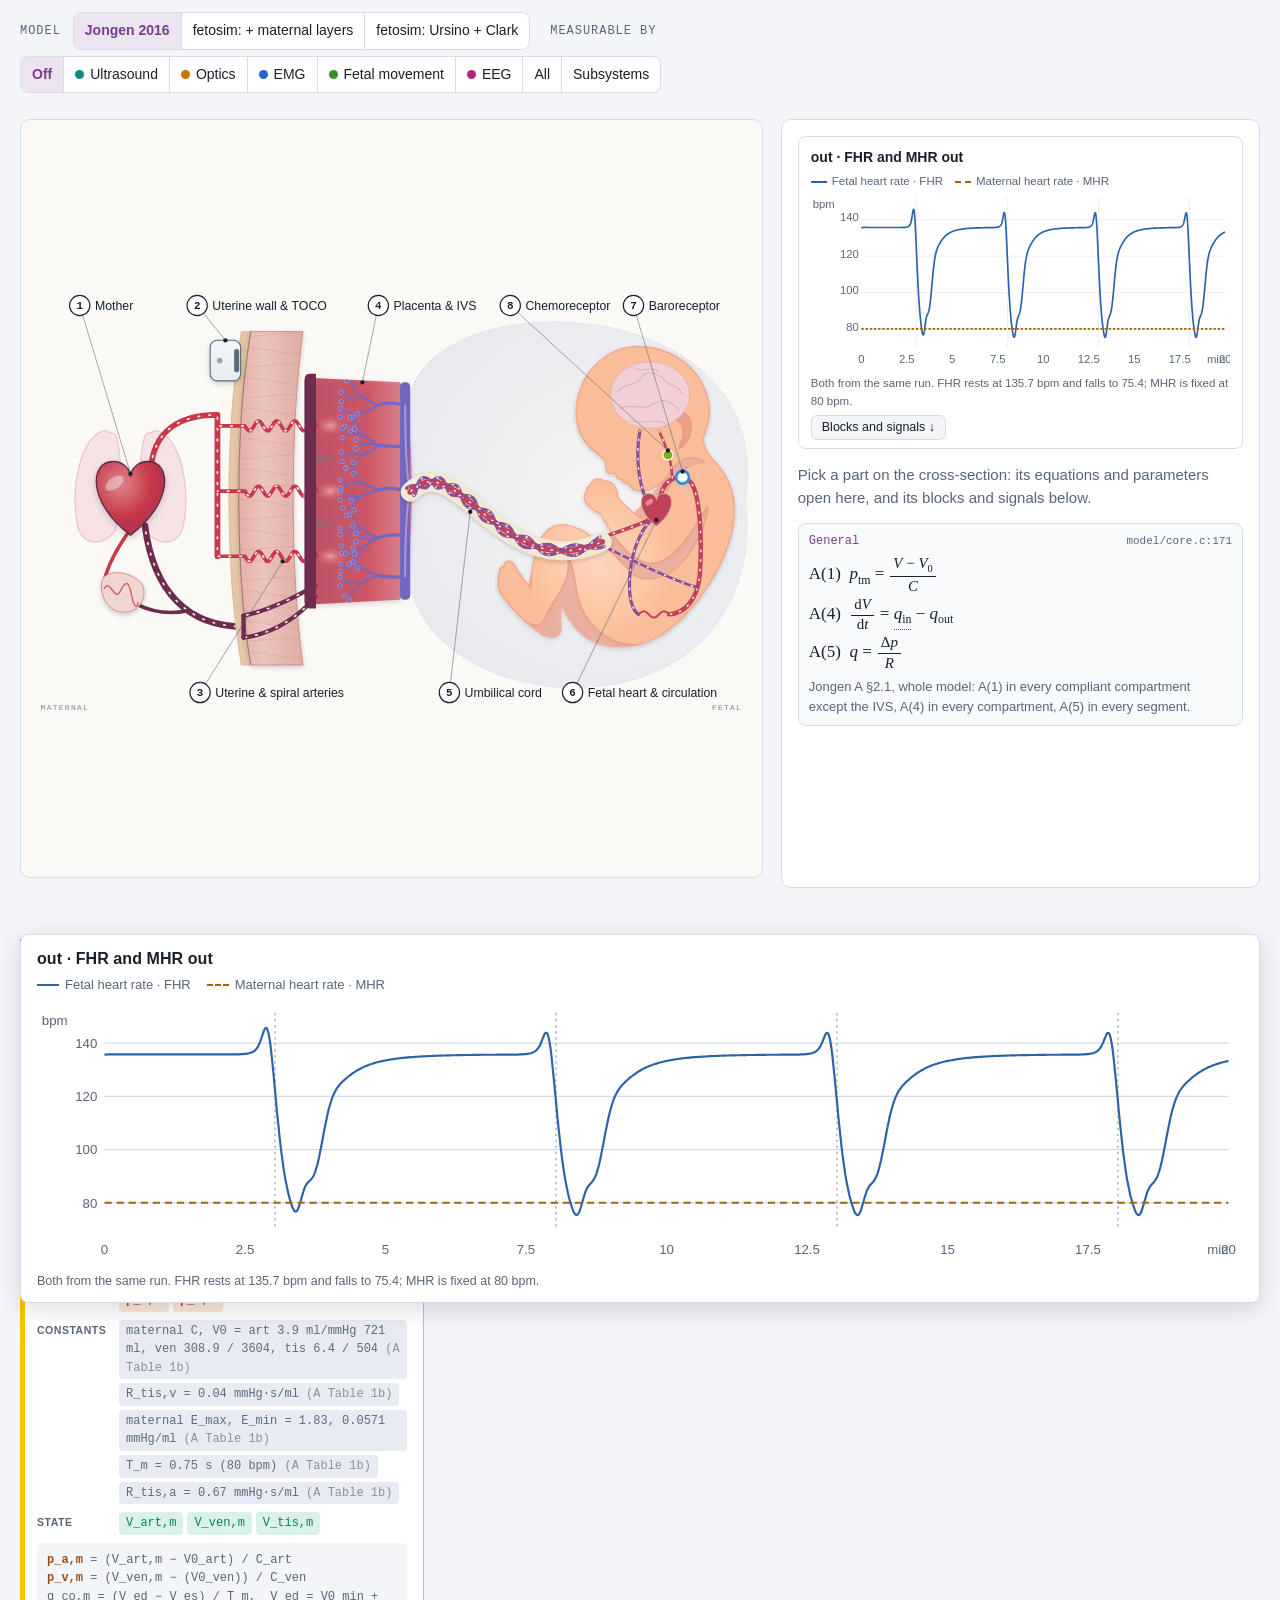
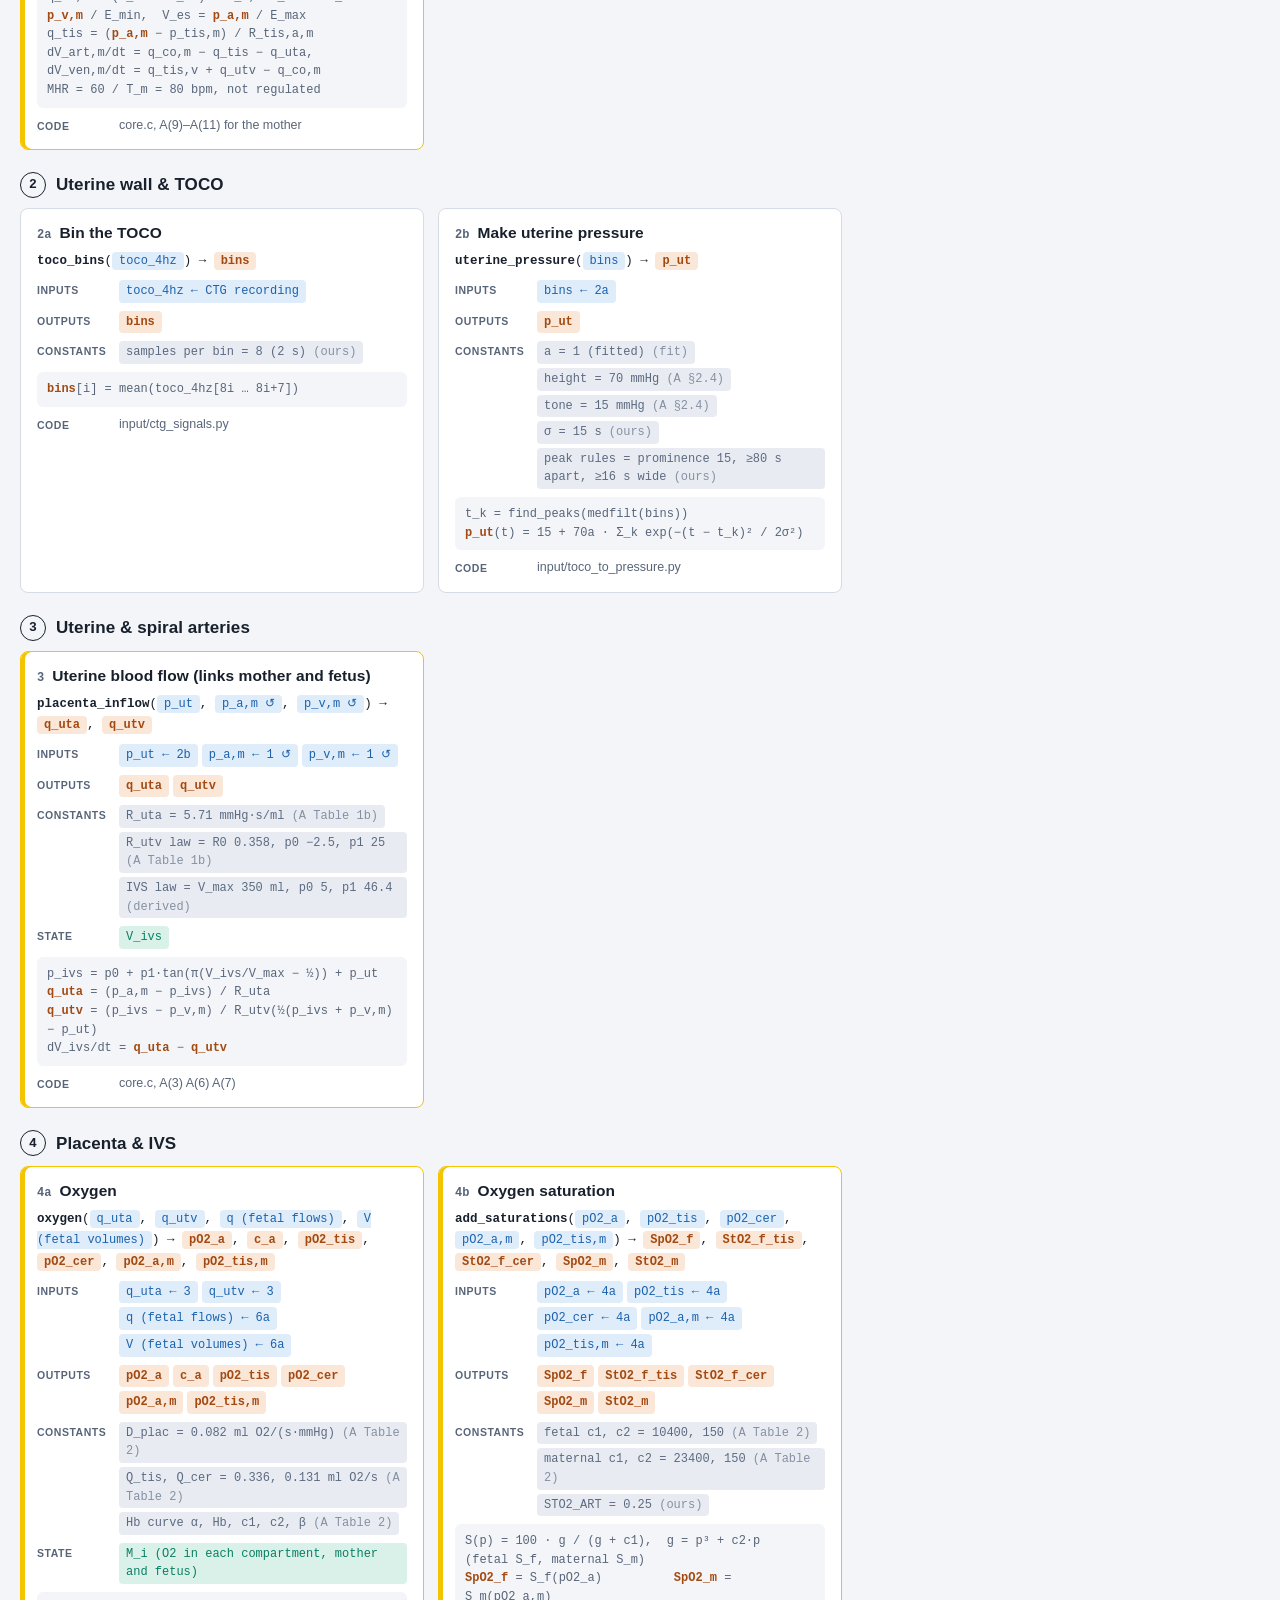
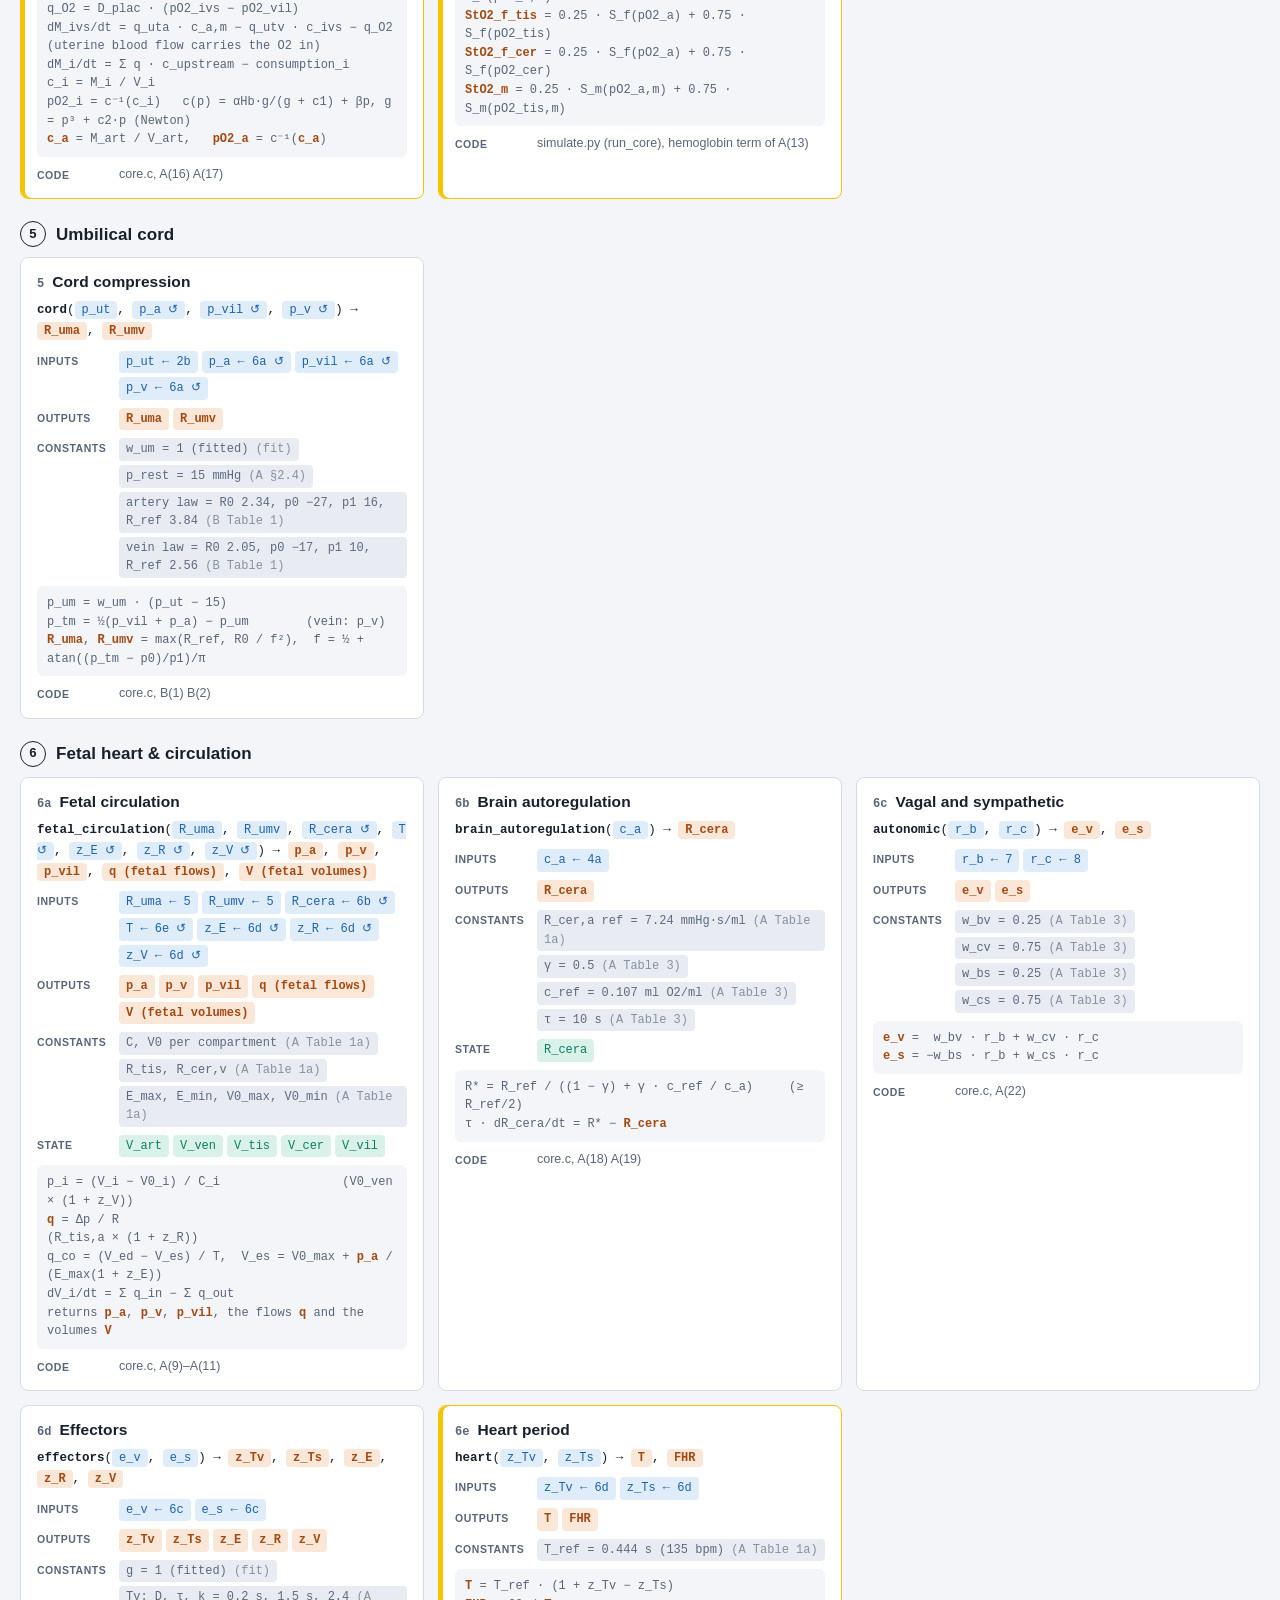
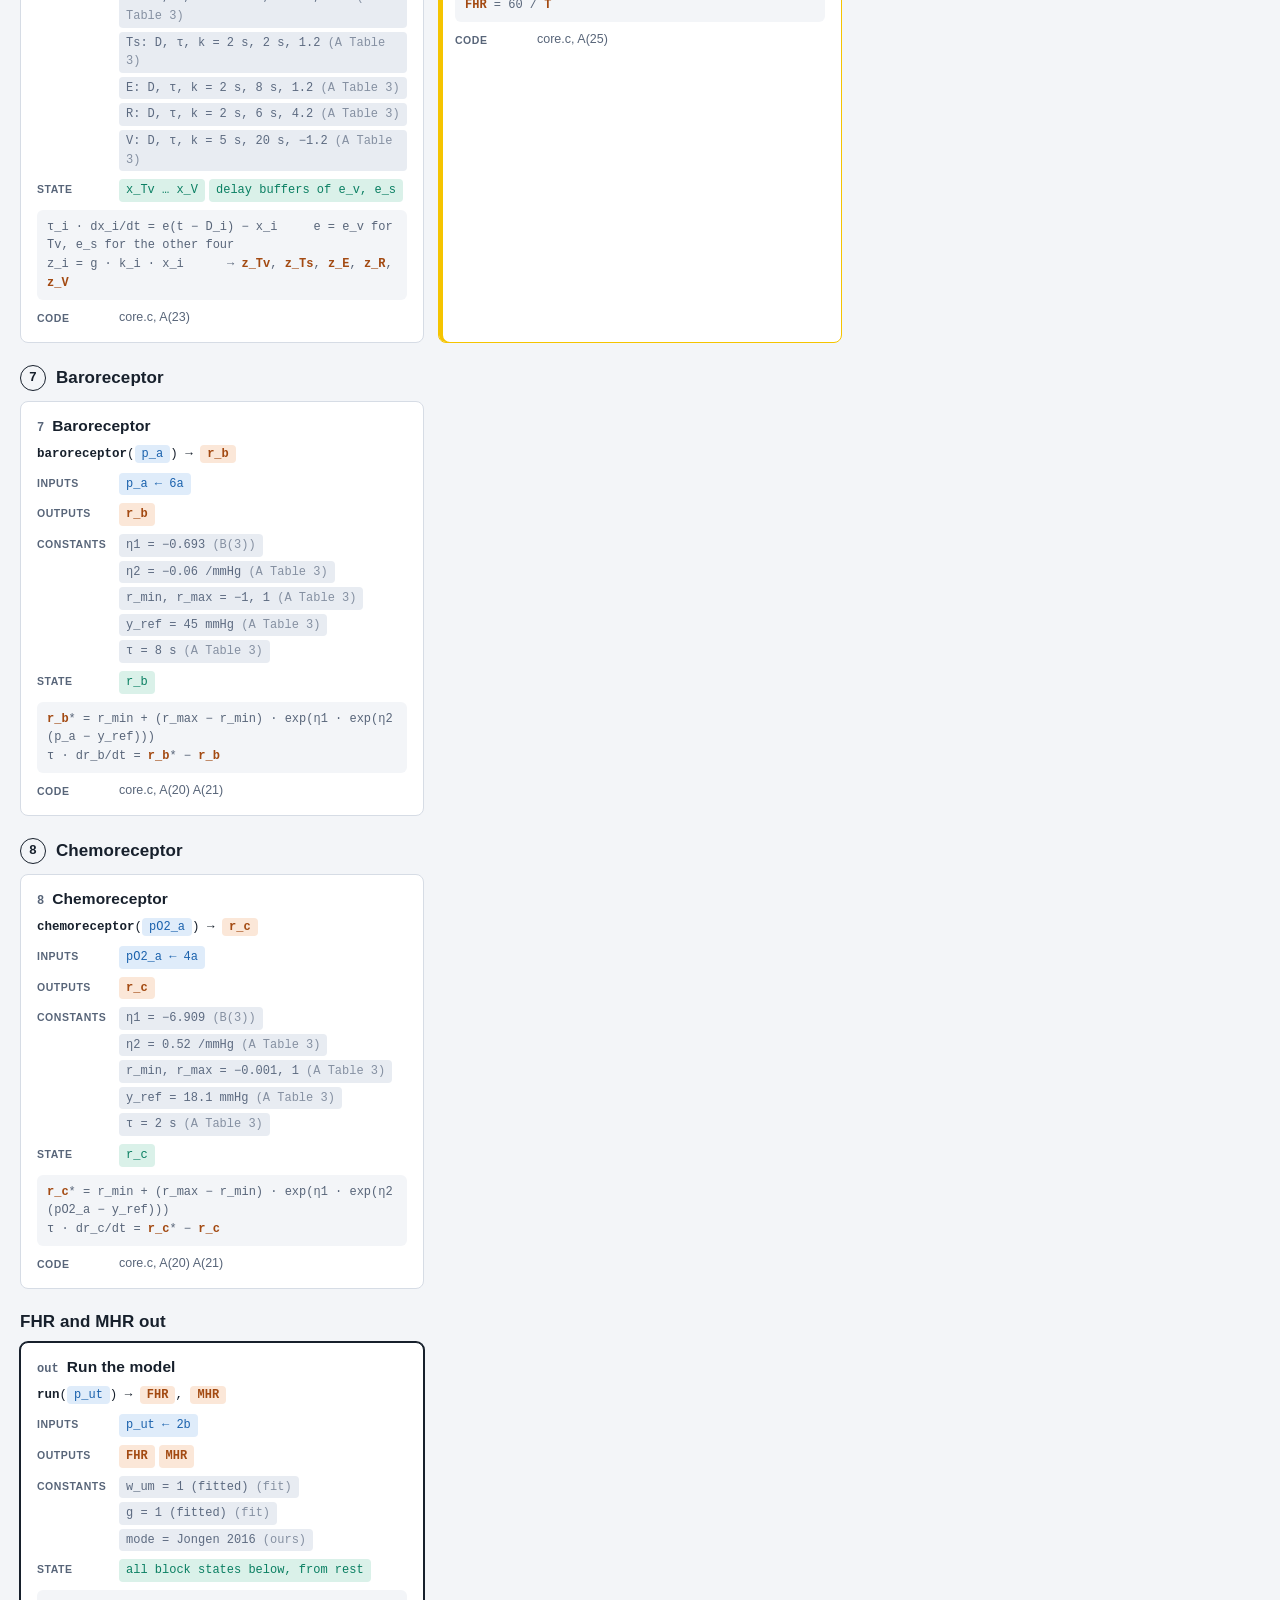
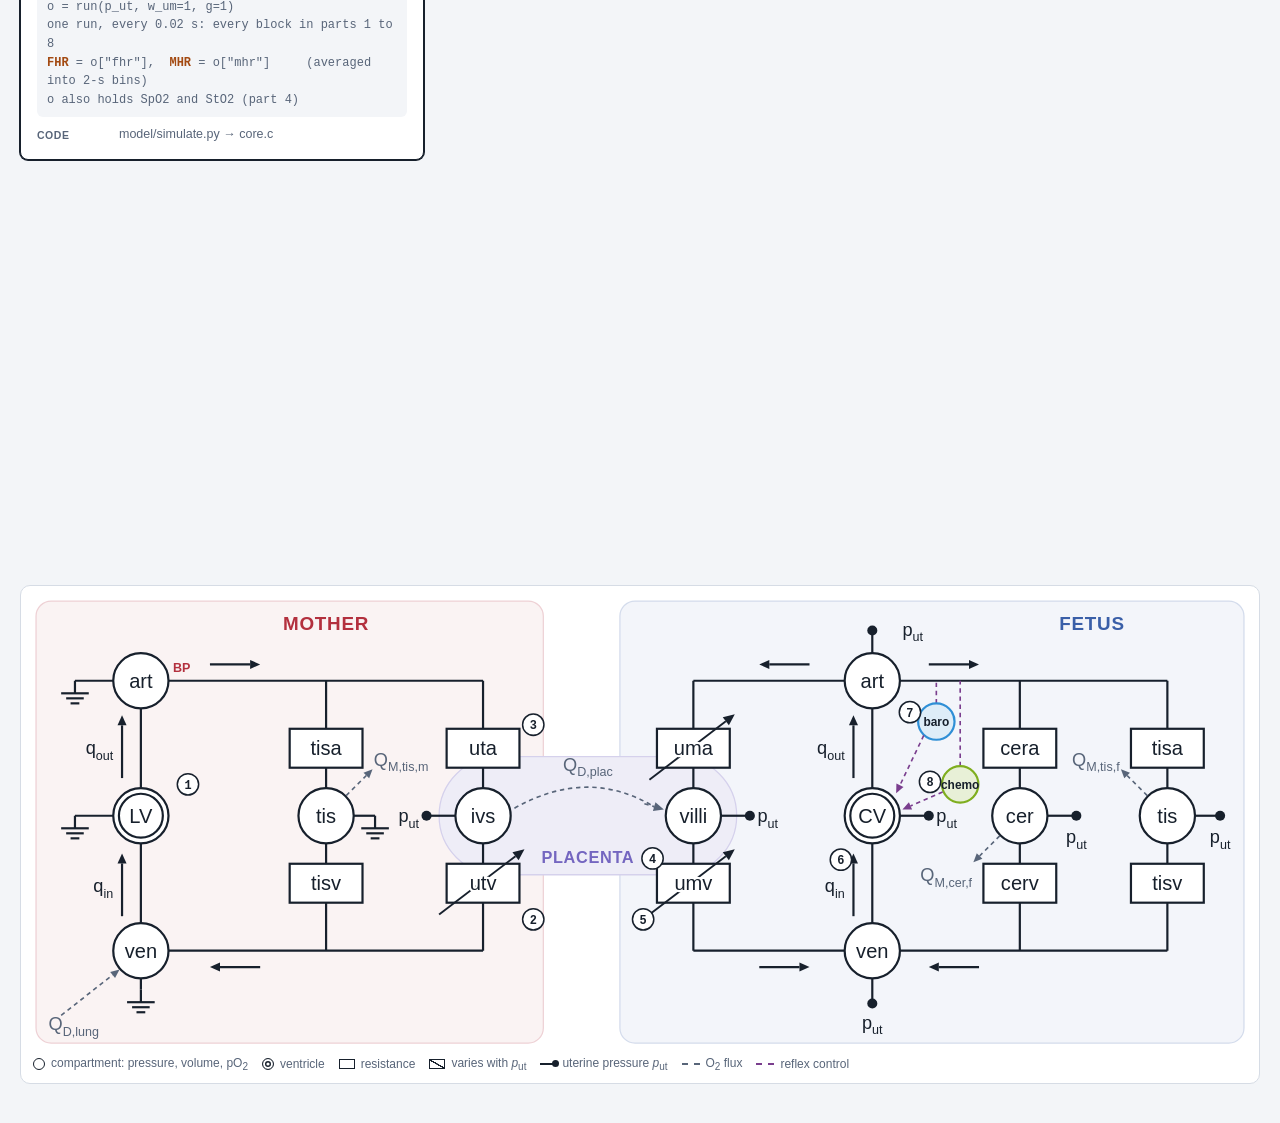
==== commit ee59daec: "Blocks section: group blocks by the cross-section's numbered parts Drop the separate flow diagram an" ====
--- a/docs/index.html
+++ b/docs/index.html
@@ -674,27 +674,6 @@
 #blocks #bk-chart .gl { stroke: var(--line); stroke-width: 1; }
 #blocks #bk-chart .pk { stroke: var(--muted); stroke-width: 1; stroke-dasharray: 2 3; opacity: .6; }
 #blocks #bk-chart .xh { stroke: var(--muted); stroke-width: 1; }
-#blocks .bkscroll { overflow-x: auto; }
-#blocks svg.bkflow { display: block; width: 100%; min-width: 900px; height: auto; color: var(--ink); }
-#blocks .bkflow .nd rect { fill: var(--surface); stroke: var(--line); stroke-width: 1.3; }
-#blocks .bkflow .nd.src rect { fill: var(--bk-in-bg); stroke: var(--bk-in); }
-#blocks .bkflow .nd.src text { fill: var(--bk-in); }
-#blocks .bkflow .nd { cursor: pointer; outline: none; }
-#blocks .bkflow .nd.bkkey rect { fill: color-mix(in srgb, var(--bk-hl) 26%, var(--surface)); stroke: var(--bk-hl); stroke-width: 2.4; }
-#blocks .bkflow .nd:hover rect, #blocks .bkflow .nd:focus-visible rect { stroke: var(--muted); stroke-width: 2; }
-#blocks .bkflow .nd.on rect { stroke: var(--ink); stroke-width: 2.4; }
-#blocks .bkflow .nt { font: 600 13px var(--font-body); fill: currentColor; }
-#blocks .bkflow .nf { font: 11px var(--font-mono); fill: var(--muted); }
-#blocks .bkflow .w { fill: none; stroke: var(--muted); stroke-width: 1.4; }
-#blocks .bkflow .wl { font: 11px var(--font-mono); fill: var(--bk-in); cursor: help; }
-#blocks .bkflow .fbw { fill: none; stroke: var(--bk-out); stroke-width: 1.5; stroke-dasharray: 6 4; }
-#blocks .bkflow .fbl { font: 11px var(--font-mono); fill: var(--bk-out); cursor: help; }
-#blocks .bkflow .outl { font: 600 14px var(--font-mono); fill: var(--bk-out); }
-#blocks .bkflow .ow { fill: none; stroke: var(--bk-out); stroke-width: 1.5; }
-#blocks .bkflow .ah { fill: var(--muted); }
-#blocks .bkflow .ahf { fill: var(--bk-out); }
-#blocks .bkflow .band { font: 600 12px var(--font-body); fill: var(--muted); letter-spacing: .08em; }
-#blocks .bkflow .sep { stroke: var(--line); stroke-width: 1; stroke-dasharray: 3 5; }
 #blocks .keysw { display: inline-block; width: 14px; height: 14px; border-radius: 3px; vertical-align: -2px;
   background: color-mix(in srgb, var(--bk-hl) 26%, var(--surface)); border: 2px solid var(--bk-hl); }
 .bk-tip { position: fixed; z-index: 50; max-width: min(340px, calc(100vw - 24px)); background: var(--surface); color: var(--ink);
@@ -704,7 +683,13 @@
 .bk-tip .nm { font-weight: 600; }
 .bk-tip .mn { color: var(--muted); }
 body.fig #blocks { display: none !important; }
-#blocks .bkcard.bkpart { outline: 2px solid var(--accent); outline-offset: 2px; }
+#blocks #bk-parts { display: grid; gap: 22px; }
+#blocks .bkgroup { display: grid; gap: 10px; padding: 12px; margin: -12px; border-radius: 10px; scroll-margin-top: 16px; }
+#blocks .bkgroup.bkpart { background: color-mix(in srgb, var(--accent) 7%, transparent); box-shadow: inset 0 0 0 2px var(--accent); }
+#blocks .bkgh { margin: 0; font-size: 17px; display: flex; gap: 10px; align-items: center; cursor: pointer; width: fit-content; }
+#blocks .bkgroup[data-g="out"] .bkgh { cursor: default; }
+#blocks .bkgh .num { width: 26px; height: 26px; font-size: 13px; }
+#blocks .bkgh:hover .num, #blocks .bkgroup.bkpart .bkgh .num { background: var(--accent); border-color: var(--accent); color: var(--on-accent); }
 /* signal of the selected part inside the explorer's panel */
 .bk-mini { display: grid; gap: 4px; padding: 10px 12px 8px; border: 1px solid var(--line); border-radius: 8px; background: var(--surface); }
 .bk-mini { --bk-s1: var(--c4); --bk-s2: var(--c2); --bk-s3: var(--c3); }
@@ -766,7 +751,7 @@
 <section id="blocks" aria-label="TOCO to FHR and MHR, block by block">
   <header>
     <h2>TOCO to FHR and MHR, block by block</h2>
-    <p class="muted">One 20-minute run of the model version chosen above (<span id="bk-version"></span>) on a synthetic TOCO, written as functions; hover a block to plot its output.</p>
+    <p class="muted">One 20-minute run of the model version chosen above (<span id="bk-version"></span>) on a synthetic TOCO, written as functions and grouped by the numbered parts of the cross-section; hover a block to plot its output.</p>
   </header>
   <div class="bk-legend" aria-label="Colour key">
     <span><span class="bkchip in">input</span> read from another block</span>
@@ -776,14 +761,7 @@
     <span><span class="bkchip st">state</span> remembered between 0.02-s steps</span>
     <span><span class="keysw"></span>uterine blood flow, oxygenation, FHR, maternal blood pressure</span>
   </div>
-  <h3 class="sub2">The three functions you call</h3>
-  <div class="bkcards" id="bk-pipe"></div>
-  <h3 class="sub2">Inside the run, every 0.02 s</h3>
-  <div class="bkscroll" id="bk-flow"></div>
-  <h3 class="sub2" id="bk-mother-h">Mother</h3>
-  <div class="bkcards" id="bk-mother"></div>
-  <h3 class="sub2">Fetus: blocks 1 to 11</h3>
-  <div class="bkcards" id="bk-fetus"></div>
+  <div id="bk-parts"></div>
   <div class="bk-panel" aria-live="polite">
     <div class="bk-phead"><h3 id="bk-ptitle">FHR and MHR</h3><span class="bk-readout" id="bk-readout"></span></div>
     <div class="bk-plegend" id="bk-plegend"></div>
@@ -2507,7 +2485,8 @@
 <script type="application/json" id="bk-traces">{"t":[0,1,2,3,4,5,6,7,8,9,10,11,12,13,14,15,16,17,18,19,20,21,22,23,24,25,26,27,28,29,30,31,32,33,34,35,36,37,38,39,40,41,42,43,44,45,46,47,48,49,50,51,52,53,54,55,56,57,58,59,60,61,62,63,64,65,66,67,68,69,70,71,72,73,74,75,76,77,78,79,80,81,82,83,84,85,86,87,88,89,90,91,92,93,94,95,96,97,98,99,100,101,102,103,104,105,106,107,108,109,110,111,112,113,114,115,116,117,118,119,120,121,122,123,124,125,126,127,128,129,130,131,132,133,134,135,136,137,138,139,140,141,142,143,144,145,146,147,148,149,150,151,152,153,154,155,156,157,158,159,160,161,162,163,164,165,166,167,168,169,170,171,172,173,174,175,176,177,178,179,180,181,182,183,184,185,186,187,188,189,190,191,192,193,194,195,196,197,198,199,200,201,202,203,204,205,206,207,208,209,210,211,212,213,214,215,216,217,218,219,220,221,222,223,224,225,226,227,228,229,230,231,232,233,234,235,236,237,238,239,240,241,242,243,244,245,246,247,248,249,250,251,252,253,254,255,256,257,258,259,260,261,262,263,264,265,266,267,268,269,270,271,272,273,274,275,276,277,278,279,280,281,282,283,284,285,286,287,288,289,290,291,292,293,294,295,296,297,298,299,300,301,302,303,304,305,306,307,308,309,310,311,312,313,314,315,316,317,318,319,320,321,322,323,324,325,326,327,328,329,330,331,332,333,334,335,336,337,338,339,340,341,342,343,344,345,346,347,348,349,350,351,352,353,354,355,356,357,358,359,360,361,362,363,364,365,366,367,368,369,370,371,372,373,374,375,376,377,378,379,380,381,382,383,384,385,386,387,388,389,390,391,392,393,394,395,396,397,398,399,400,401,402,403,404,405,406,407,408,409,410,411,412,413,414,415,416,417,418,419,420,421,422,423,424,425,426,427,428,429,430,431,432,433,434,435,436,437,438,439,440,441,442,443,444,445,446,447,448,449,450,451,452,453,454,455,456,457,458,459,460,461,462,463,464,465,466,467,468,469,470,471,472,473,474,475,476,477,478,479,480,481,482,483,484,485,486,487,488,489,490,491,492,493,494,495,496,497,498,499,500,501,502,503,504,505,506,507,508,509,510,511,512,513,514,515,516,517,518,519,520,521,522,523,524,525,526,527,528,529,530,531,532,533,534,535,536,537,538,539,540,541,542,543,544,545,546,547,548,549,550,551,552,553,554,555,556,557,558,559,560,561,562,563,564,565,566,567,568,569,570,571,572,573,574,575,576,577,578,579,580,581,582,583,584,585,586,587,588,589,590,591,592,593,594,595,596,597,598,599,600,601,602,603,604,605,606,607,608,609,610,611,612,613,614,615,616,617,618,619,620,621,622,623,624,625,626,627,628,629,630,631,632,633,634,635,636,637,638,639,640,641,642,643,644,645,646,647,648,649,650,651,652,653,654,655,656,657,658,659,660,661,662,663,664,665,666,667,668,669,670,671,672,673,674,675,676,677,678,679,680,681,682,683,684,685,686,687,688,689,690,691,692,693,694,695,696,697,698,699,700,701,702,703,704,705,706,707,708,709,710,711,712,713,714,715,716,717,718,719,720,721,722,723,724,725,726,727,728,729,730,731,732,733,734,735,736,737,738,739,740,741,742,743,744,745,746,747,748,749,750,751,752,753,754,755,756,757,758,759,760,761,762,763,764,765,766,767,768,769,770,771,772,773,774,775,776,777,778,779,780,781,782,783,784,785,786,787,788,789,790,791,792,793,794,795,796,797,798,799,800,801,802,803,804,805,806,807,808,809,810,811,812,813,814,815,816,817,818,819,820,821,822,823,824,825,826,827,828,829,830,831,832,833,834,835,836,837,838,839,840,841,842,843,844,845,846,847,848,849,850,851,852,853,854,855,856,857,858,859,860,861,862,863,864,865,866,867,868,869,870,871,872,873,874,875,876,877,878,879,880,881,882,883,884,885,886,887,888,889,890,891,892,893,894,895,896,897,898,899,900,901,902,903,904,905,906,907,908,909,910,911,912,913,914,915,916,917,918,919,920,921,922,923,924,925,926,927,928,929,930,931,932,933,934,935,936,937,938,939,940,941,942,943,944,945,946,947,948,949,950,951,952,953,954,955,956,957,958,959,960,961,962,963,964,965,966,967,968,969,970,971,972,973,974,975,976,977,978,979,980,981,982,983,984,985,986,987,988,989,990,991,992,993,994,995,996,997,998,999,1000,1001,1002,1003,1004,1005,1006,1007,1008,1009,1010,1011,1012,1013,1014,1015,1016,1017,1018,1019,1020,1021,1022,1023,1024,1025,1026,1027,1028,1029,1030,1031,1032,1033,1034,1035,1036,1037,1038,1039,1040,1041,1042,1043,1044,1045,1046,1047,1048,1049,1050,1051,1052,1053,1054,1055,1056,1057,1058,1059,1060,1061,1062,1063,1064,1065,1066,1067,1068,1069,1070,1071,1072,1073,1074,1075,1076,1077,1078,1079,1080,1081,1082,1083,1084,1085,1086,1087,1088,1089,1090,1091,1092,1093,1094,1095,1096,1097,1098,1099,1100,1101,1102,1103,1104,1105,1106,1107,1108,1109,1110,1111,1112,1113,1114,1115,1116,1117,1118,1119,1120,1121,1122,1123,1124,1125,1126,1127,1128,1129,1130,1131,1132,1133,1134,1135,1136,1137,1138,1139,1140,1141,1142,1143,1144,1145,1146,1147,1148,1149,1150,1151,1152,1153,1154,1155,1156,1157,1158,1159,1160,1161,1162,1163,1164,1165,1166,1167,1168,1169,1170,1171,1172,1173,1174,1175,1176,1177,1178,1179,1180,1181,1182,1183,1184,1185,1186,1187,1188,1189,1190,1191,1192,1193,1194,1195,1196,1197,1198,1199,1200],"toco":[10.0,10.0,10.0,10.0,10.0,10.0,10.0,10.0,10.0,10.0,10.0,10.0,10.0,10.0,10.0,10.0,10.0,10.0,10.0,10.0,10.0,10.0,10.0,10.0,10.0,10.0,10.0,10.0,10.0,10.0,10.0,10.0,10.0,10.0,10.0,10.0,10.0,10.0,10.0,10.0,10.0,10.0,10.0,10.0,10.0,10.0,10.0,10.0,10.0,10.0,10.0,10.0,10.0,10.0,10.0,10.0,10.0,10.0,10.0,10.0,10.0,10.0,10.0,10.0,10.0,10.0,10.0,10.0,10.0,10.0,10.0,10.0,10.0,10.0,10.0,10.0,10.0,10.0,10.0,10.0,10.0,10.0,10.0,10.0,10.0,10.0,10.0,10.0,10.0,10.0,10.0,10.0,10.0,10.0,10.0,10.0,10.0,10.0,10.0,10.0,10.0,10.0,10.0,10.0,10.0,10.1,10.1,10.1,10.1,10.1,10.1,10.2,10.2,10.2,10.3,10.3,10.4,10.4,10.5,10.6,10.7,10.8,10.9,11.0,11.2,11.4,11.6,11.8,12.0,12.3,12.6,13.0,13.4,13.8,14.3,14.8,15.3,15.9,16.6,17.3,18.1,19.0,19.9,20.8,21.9,23.0,24.1,25.4,26.7,28.0,29.5,31.0,32.5,34.1,35.8,37.5,39.2,41.0,42.8,44.6,46.4,48.2,50.0,51.8,53.6,55.3,57.0,58.6,60.1,61.6,62.9,64.2,65.4,66.4,67.4,68.2,68.8,69.3,69.7,69.9,70.0,69.9,69.7,69.3,68.8,68.2,67.4,66.4,65.4,64.2,62.9,61.6,60.1,58.6,57.0,55.3,53.6,51.8,50.0,48.2,46.4,44.6,42.8,41.0,39.2,37.5,35.8,34.1,32.5,31.0,29.5,28.0,26.7,25.4,24.1,23.0,21.9,20.8,19.9,19.0,18.1,17.3,16.6,15.9,15.3,14.8,14.3,13.8,13.4,13.0,12.6,12.3,12.0,11.8,11.6,11.4,11.2,11.0,10.9,10.8,10.7,10.6,10.5,10.4,10.4,10.3,10.3,10.2,10.2,10.2,10.1,10.1,10.1,10.1,10.1,10.1,10.0,10.0,10.0,10.0,10.0,10.0,10.0,10.0,10.0,10.0,10.0,10.0,10.0,10.0,10.0,10.0,10.0,10.0,10.0,10.0,10.0,10.0,10.0,10.0,10.0,10.0,10.0,10.0,10.0,10.0,10.0,10.0,10.0,10.0,10.0,10.0,10.0,10.0,10.0,10.0,10.0,10.0,10.0,10.0,10.0,10.0,10.0,10.0,10.0,10.0,10.0,10.0,10.0,10.0,10.0,10.0,10.0,10.0,10.0,10.0,10.0,10.0,10.0,10.0,10.0,10.0,10.0,10.0,10.0,10.0,10.0,10.0,10.0,10.0,10.0,10.0,10.0,10.0,10.0,10.0,10.0,10.0,10.0,10.0,10.0,10.0,10.0,10.0,10.0,10.0,10.0,10.0,10.0,10.0,10.0,10.0,10.0,10.0,10.0,10.0,10.0,10.0,10.0,10.0,10.0,10.0,10.0,10.0,10.0,10.0,10.0,10.0,10.0,10.0,10.0,10.0,10.0,10.0,10.0,10.0,10.0,10.0,10.0,10.0,10.0,10.0,10.0,10.0,10.0,10.0,10.0,10.0,10.0,10.0,10.0,10.0,10.0,10.0,10.0,10.0,10.0,10.0,10.0,10.0,10.0,10.0,10.0,10.0,10.0,10.1,10.1,10.1,10.1,10.1,10.1,10.2,10.2,10.2,10.3,10.3,10.4,10.4,10.5,10.6,10.7,10.8,10.9,11.0,11.2,11.4,11.6,11.8,12.0,12.3,12.6,13.0,13.4,13.8,14.3,14.8,15.3,15.9,16.6,17.3,18.1,19.0,19.9,20.8,21.9,23.0,24.1,25.4,26.7,28.0,29.5,31.0,32.5,34.1,35.8,37.5,39.2,41.0,42.8,44.6,46.4,48.2,50.0,51.8,53.6,55.3,57.0,58.6,60.1,61.6,62.9,64.2,65.4,66.4,67.4,68.2,68.8,69.3,69.7,69.9,70.0,69.9,69.7,69.3,68.8,68.2,67.4,66.4,65.4,64.2,62.9,61.6,60.1,58.6,57.0,55.3,53.6,51.8,50.0,48.2,46.4,44.6,42.8,41.0,39.2,37.5,35.8,34.1,32.5,31.0,29.5,28.0,26.7,25.4,24.1,23.0,21.9,20.8,19.9,19.0,18.1,17.3,16.6,15.9,15.3,14.8,14.3,13.8,13.4,13.0,12.6,12.3,12.0,11.8,11.6,11.4,11.2,11.0,10.9,10.8,10.7,10.6,10.5,10.4,10.4,10.3,10.3,10.2,10.2,10.2,10.1,10.1,10.1,10.1,10.1,10.1,10.0,10.0,10.0,10.0,10.0,10.0,10.0,10.0,10.0,10.0,10.0,10.0,10.0,10.0,10.0,10.0,10.0,10.0,10.0,10.0,10.0,10.0,10.0,10.0,10.0,10.0,10.0,10.0,10.0,10.0,10.0,10.0,10.0,10.0,10.0,10.0,10.0,10.0,10.0,10.0,10.0,10.0,10.0,10.0,10.0,10.0,10.0,10.0,10.0,10.0,10.0,10.0,10.0,10.0,10.0,10.0,10.0,10.0,10.0,10.0,10.0,10.0,10.0,10.0,10.0,10.0,10.0,10.0,10.0,10.0,10.0,10.0,10.0,10.0,10.0,10.0,10.0,10.0,10.0,10.0,10.0,10.0,10.0,10.0,10.0,10.0,10.0,10.0,10.0,10.0,10.0,10.0,10.0,10.0,10.0,10.0,10.0,10.0,10.0,10.0,10.0,10.0,10.0,10.0,10.0,10.0,10.0,10.0,10.0,10.0,10.0,10.0,10.0,10.0,10.0,10.0,10.0,10.0,10.0,10.0,10.0,10.0,10.0,10.0,10.0,10.0,10.0,10.0,10.0,10.0,10.0,10.0,10.0,10.0,10.0,10.0,10.0,10.0,10.0,10.0,10.0,10.0,10.0,10.0,10.0,10.0,10.0,10.0,10.0,10.1,10.1,10.1,10.1,10.1,10.1,10.2,10.2,10.2,10.3,10.3,10.4,10.4,10.5,10.6,10.7,10.8,10.9,11.0,11.2,11.4,11.6,11.8,12.0,12.3,12.6,13.0,13.4,13.8,14.3,14.8,15.3,15.9,16.6,17.3,18.1,19.0,19.9,20.8,21.9,23.0,24.1,25.4,26.7,28.0,29.5,31.0,32.5,34.1,35.8,37.5,39.2,41.0,42.8,44.6,46.4,48.2,50.0,51.8,53.6,55.3,57.0,58.6,60.1,61.6,62.9,64.2,65.4,66.4,67.4,68.2,68.8,69.3,69.7,69.9,70.0,69.9,69.7,69.3,68.8,68.2,67.4,66.4,65.4,64.2,62.9,61.6,60.1,58.6,57.0,55.3,53.6,51.8,50.0,48.2,46.4,44.6,42.8,41.0,39.2,37.5,35.8,34.1,32.5,31.0,29.5,28.0,26.7,25.4,24.1,23.0,21.9,20.8,19.9,19.0,18.1,17.3,16.6,15.9,15.3,14.8,14.3,13.8,13.4,13.0,12.6,12.3,12.0,11.8,11.6,11.4,11.2,11.0,10.9,10.8,10.7,10.6,10.5,10.4,10.4,10.3,10.3,10.2,10.2,10.2,10.1,10.1,10.1,10.1,10.1,10.1,10.0,10.0,10.0,10.0,10.0,10.0,10.0,10.0,10.0,10.0,10.0,10.0,10.0,10.0,10.0,10.0,10.0,10.0,10.0,10.0,10.0,10.0,10.0,10.0,10.0,10.0,10.0,10.0,10.0,10.0,10.0,10.0,10.0,10.0,10.0,10.0,10.0,10.0,10.0,10.0,10.0,10.0,10.0,10.0,10.0,10.0,10.0,10.0,10.0,10.0,10.0,10.0,10.0,10.0,10.0,10.0,10.0,10.0,10.0,10.0,10.0,10.0,10.0,10.0,10.0,10.0,10.0,10.0,10.0,10.0,10.0,10.0,10.0,10.0,10.0,10.0,10.0,10.0,10.0,10.0,10.0,10.0,10.0,10.0,10.0,10.0,10.0,10.0,10.0,10.0,10.0,10.0,10.0,10.0,10.0,10.0,10.0,10.0,10.0,10.0,10.0,10.0,10.0,10.0,10.0,10.0,10.0,10.0,10.0,10.0,10.0,10.0,10.0,10.0,10.0,10.0,10.0,10.0,10.0,10.0,10.0,10.0,10.0,10.0,10.0,10.0,10.0,10.0,10.0,10.0,10.0,10.0,10.0,10.0,10.0,10.0,10.0,10.0,10.0,10.0,10.0,10.0,10.0,10.0,10.0,10.0,10.0,10.0,10.0,10.1,10.1,10.1,10.1,10.1,10.1,10.2,10.2,10.2,10.3,10.3,10.4,10.4,10.5,10.6,10.7,10.8,10.9,11.0,11.2,11.4,11.6,11.8,12.0,12.3,12.6,13.0,13.4,13.8,14.3,14.8,15.3,15.9,16.6,17.3,18.1,19.0,19.9,20.8,21.9,23.0,24.1,25.4,26.7,28.0,29.5,31.0,32.5,34.1,35.8,37.5,39.2,41.0,42.8,44.6,46.4,48.2,50.0,51.8,53.6,55.3,57.0,58.6,60.1,61.6,62.9,64.2,65.4,66.4,67.4,68.2,68.8,69.3,69.7,69.9,70.0,69.9,69.7,69.3,68.8,68.2,67.4,66.4,65.4,64.2,62.9,61.6,60.1,58.6,57.0,55.3,53.6,51.8,50.0,48.2,46.4,44.6,42.8,41.0,39.2,37.5,35.8,34.1,32.5,31.0,29.5,28.0,26.7,25.4,24.1,23.0,21.9,20.8,19.9,19.0,18.1,17.3,16.6,15.9,15.3,14.8,14.3,13.8,13.4,13.0,12.6,12.3,12.0,11.8,11.6,11.4,11.2,11.0,10.9,10.8,10.7,10.6,10.5,10.4,10.4,10.3,10.3,10.2,10.2,10.2,10.1,10.1,10.1,10.1,10.1,10.1,10.0,10.0,10.0,10.0,10.0,10.0,10.0,10.0,10.0,10.0,10.0,10.0,10.0,10.0,10.0,10.0,10.0,10.0,10.0,10.0,10.0,10.0,10.0,10.0,10.0,10.0,10.0,10.0,10.0,10.0,10.0,10.0,10.0,10.0,10.0,10.0,10.0,10.0,10.0,10.0,10.0,10.0,10.0,10.0],"tb":[2.0,4.0,6.0,8.0,10.0,12.0,14.0,16.0,18.0,20.0,22.0,24.0,26.0,28.0,30.0,32.0,34.0,36.0,38.0,40.0,42.0,44.0,46.0,48.0,50.0,52.0,54.0,56.0,58.0,60.0,62.0,64.0,66.0,68.0,70.0,72.0,74.0,76.0,78.0,80.0,82.0,84.0,86.0,88.0,90.0,92.0,94.0,96.0,98.0,100.0,102.0,104.0,106.0,108.0,110.0,112.0,114.0,116.0,118.0,120.0,122.0,124.0,126.0,128.0,130.0,132.0,134.0,136.0,138.0,140.0,142.0,144.0,146.0,148.0,150.0,152.0,154.0,156.0,158.0,160.0,162.0,164.0,166.0,168.0,170.0,172.0,174.0,176.0,178.0,180.0,182.0,184.0,186.0,188.0,190.0,192.0,194.0,196.0,198.0,200.0,202.0,204.0,206.0,208.0,210.0,212.0,214.0,216.0,218.0,220.0,222.0,224.0,226.0,228.0,230.0,232.0,234.0,236.0,238.0,240.0,242.0,244.0,246.0,248.0,250.0,252.0,254.0,256.0,258.0,260.0,262.0,264.0,266.0,268.0,270.0,272.0,274.0,276.0,278.0,280.0,282.0,284.0,286.0,288.0,290.0,292.0,294.0,296.0,298.0,300.0,302.0,304.0,306.0,308.0,310.0,312.0,314.0,316.0,318.0,320.0,322.0,324.0,326.0,328.0,330.0,332.0,334.0,336.0,338.0,340.0,342.0,344.0,346.0,348.0,350.0,352.0,354.0,356.0,358.0,360.0,362.0,364.0,366.0,368.0,370.0,372.0,374.0,376.0,378.0,380.0,382.0,384.0,386.0,388.0,390.0,392.0,394.0,396.0,398.0,400.0,402.0,404.0,406.0,408.0,410.0,412.0,414.0,416.0,418.0,420.0,422.0,424.0,426.0,428.0,430.0,432.0,434.0,436.0,438.0,440.0,442.0,444.0,446.0,448.0,450.0,452.0,454.0,456.0,458.0,460.0,462.0,464.0,466.0,468.0,470.0,472.0,474.0,476.0,478.0,480.0,482.0,484.0,486.0,488.0,490.0,492.0,494.0,496.0,498.0,500.0,502.0,504.0,506.0,508.0,510.0,512.0,514.0,516.0,518.0,520.0,522.0,524.0,526.0,528.0,530.0,532.0,534.0,536.0,538.0,540.0,542.0,544.0,546.0,548.0,550.0,552.0,554.0,556.0,558.0,560.0,562.0,564.0,566.0,568.0,570.0,572.0,574.0,576.0,578.0,580.0,582.0,584.0,586.0,588.0,590.0,592.0,594.0,596.0,598.0,600.0,602.0,604.0,606.0,608.0,610.0,612.0,614.0,616.0,618.0,620.0,622.0,624.0,626.0,628.0,630.0,632.0,634.0,636.0,638.0,640.0,642.0,644.0,646.0,648.0,650.0,652.0,654.0,656.0,658.0,660.0,662.0,664.0,666.0,668.0,670.0,672.0,674.0,676.0,678.0,680.0,682.0,684.0,686.0,688.0,690.0,692.0,694.0,696.0,698.0,700.0,702.0,704.0,706.0,708.0,710.0,712.0,714.0,716.0,718.0,720.0,722.0,724.0,726.0,728.0,730.0,732.0,734.0,736.0,738.0,740.0,742.0,744.0,746.0,748.0,750.0,752.0,754.0,756.0,758.0,760.0,762.0,764.0,766.0,768.0,770.0,772.0,774.0,776.0,778.0,780.0,782.0,784.0,786.0,788.0,790.0,792.0,794.0,796.0,798.0,800.0,802.0,804.0,806.0,808.0,810.0,812.0,814.0,816.0,818.0,820.0,822.0,824.0,826.0,828.0,830.0,832.0,834.0,836.0,838.0,840.0,842.0,844.0,846.0,848.0,850.0,852.0,854.0,856.0,858.0,860.0,862.0,864.0,866.0,868.0,870.0,872.0,874.0,876.0,878.0,880.0,882.0,884.0,886.0,888.0,890.0,892.0,894.0,896.0,898.0,900.0,902.0,904.0,906.0,908.0,910.0,912.0,914.0,916.0,918.0,920.0,922.0,924.0,926.0,928.0,930.0,932.0,934.0,936.0,938.0,940.0,942.0,944.0,946.0,948.0,950.0,952.0,954.0,956.0,958.0,960.0,962.0,964.0,966.0,968.0,970.0,972.0,974.0,976.0,978.0,980.0,982.0,984.0,986.0,988.0,990.0,992.0,994.0,996.0,998.0,1000.0,1002.0,1004.0,1006.0,1008.0,1010.0,1012.0,1014.0,1016.0,1018.0,1020.0,1022.0,1024.0,1026.0,1028.0,1030.0,1032.0,1034.0,1036.0,1038.0,1040.0,1042.0,1044.0,1046.0,1048.0,1050.0,1052.0,1054.0,1056.0,1058.0,1060.0,1062.0,1064.0,1066.0,1068.0,1070.0,1072.0,1074.0,1076.0,1078.0,1080.0,1082.0,1084.0,1086.0,1088.0,1090.0,1092.0,1094.0,1096.0,1098.0,1100.0,1102.0,1104.0,1106.0,1108.0,1110.0,1112.0,1114.0,1116.0,1118.0,1120.0,1122.0,1124.0,1126.0,1128.0,1130.0,1132.0,1134.0,1136.0,1138.0,1140.0,1142.0,1144.0,1146.0,1148.0,1150.0,1152.0,1154.0,1156.0,1158.0,1160.0,1162.0,1164.0,1166.0,1168.0,1170.0,1172.0,1174.0,1176.0,1178.0,1180.0,1182.0,1184.0,1186.0,1188.0,1190.0,1192.0,1194.0,1196.0,1198.0,1200.0],"bins":[10.0,10.0,10.0,10.0,10.0,10.0,10.0,10.0,10.0,10.0,10.0,10.0,10.0,10.0,10.0,10.0,10.0,10.0,10.0,10.0,10.0,10.0,10.0,10.0,10.0,10.0,10.0,10.0,10.0,10.0,10.0,10.0,10.0,10.0,10.0,10.0,10.0,10.0,10.0,10.0,10.0,10.0,10.0,10.0,10.0,10.0,10.0,10.0,10.0,10.0,10.0,10.0,10.1,10.1,10.1,10.2,10.2,10.3,10.4,10.6,10.8,11.0,11.3,11.8,12.3,12.9,13.7,14.7,15.9,17.3,18.9,20.7,22.8,25.2,27.9,30.8,33.9,37.3,40.8,44.3,48.0,51.6,55.1,58.4,61.4,64.1,66.3,68.0,69.2,69.9,69.9,69.4,68.2,66.5,64.4,61.7,58.8,55.5,52.0,48.4,44.8,41.2,37.7,34.3,31.2,28.2,25.6,23.1,21.0,19.1,17.4,16.0,14.8,13.9,13.0,12.4,11.8,11.4,11.1,10.8,10.6,10.4,10.3,10.2,10.2,10.1,10.1,10.1,10.0,10.0,10.0,10.0,10.0,10.0,10.0,10.0,10.0,10.0,10.0,10.0,10.0,10.0,10.0,10.0,10.0,10.0,10.0,10.0,10.0,10.0,10.0,10.0,10.0,10.0,10.0,10.0,10.0,10.0,10.0,10.0,10.0,10.0,10.0,10.0,10.0,10.0,10.0,10.0,10.0,10.0,10.0,10.0,10.0,10.0,10.0,10.0,10.0,10.0,10.0,10.0,10.0,10.0,10.0,10.0,10.0,10.0,10.0,10.0,10.0,10.0,10.0,10.0,10.0,10.0,10.0,10.0,10.0,10.0,10.0,10.0,10.0,10.0,10.1,10.1,10.1,10.2,10.2,10.3,10.4,10.6,10.8,11.0,11.3,11.8,12.3,12.9,13.7,14.7,15.9,17.3,18.9,20.7,22.8,25.2,27.9,30.8,33.9,37.3,40.8,44.3,48.0,51.6,55.1,58.4,61.4,64.1,66.3,68.0,69.2,69.9,69.9,69.4,68.2,66.5,64.4,61.7,58.8,55.5,52.0,48.4,44.8,41.2,37.7,34.3,31.2,28.2,25.6,23.1,21.0,19.1,17.4,16.0,14.8,13.9,13.0,12.4,11.8,11.4,11.1,10.8,10.6,10.4,10.3,10.2,10.2,10.1,10.1,10.1,10.0,10.0,10.0,10.0,10.0,10.0,10.0,10.0,10.0,10.0,10.0,10.0,10.0,10.0,10.0,10.0,10.0,10.0,10.0,10.0,10.0,10.0,10.0,10.0,10.0,10.0,10.0,10.0,10.0,10.0,10.0,10.0,10.0,10.0,10.0,10.0,10.0,10.0,10.0,10.0,10.0,10.0,10.0,10.0,10.0,10.0,10.0,10.0,10.0,10.0,10.0,10.0,10.0,10.0,10.0,10.0,10.0,10.0,10.0,10.0,10.0,10.0,10.0,10.0,10.0,10.0,10.0,10.0,10.0,10.0,10.0,10.0,10.0,10.0,10.1,10.1,10.1,10.2,10.2,10.3,10.4,10.6,10.8,11.0,11.3,11.8,12.3,12.9,13.7,14.7,15.9,17.3,18.9,20.7,22.8,25.2,27.9,30.8,33.9,37.3,40.8,44.3,48.0,51.6,55.1,58.4,61.4,64.1,66.3,68.0,69.2,69.9,69.9,69.4,68.2,66.5,64.4,61.7,58.8,55.5,52.0,48.4,44.8,41.2,37.7,34.3,31.2,28.2,25.6,23.1,21.0,19.1,17.4,16.0,14.8,13.9,13.0,12.4,11.8,11.4,11.1,10.8,10.6,10.4,10.3,10.2,10.2,10.1,10.1,10.1,10.0,10.0,10.0,10.0,10.0,10.0,10.0,10.0,10.0,10.0,10.0,10.0,10.0,10.0,10.0,10.0,10.0,10.0,10.0,10.0,10.0,10.0,10.0,10.0,10.0,10.0,10.0,10.0,10.0,10.0,10.0,10.0,10.0,10.0,10.0,10.0,10.0,10.0,10.0,10.0,10.0,10.0,10.0,10.0,10.0,10.0,10.0,10.0,10.0,10.0,10.0,10.0,10.0,10.0,10.0,10.0,10.0,10.0,10.0,10.0,10.0,10.0,10.0,10.0,10.0,10.0,10.0,10.0,10.0,10.0,10.0,10.0,10.0,10.0,10.1,10.1,10.1,10.2,10.2,10.3,10.4,10.6,10.8,11.0,11.3,11.8,12.3,12.9,13.7,14.7,15.9,17.3,18.9,20.7,22.8,25.2,27.9,30.8,33.9,37.3,40.8,44.3,48.0,51.6,55.1,58.4,61.4,64.1,66.3,68.0,69.2,69.9,69.9,69.4,68.2,66.5,64.4,61.7,58.8,55.5,52.0,48.4,44.8,41.2,37.7,34.3,31.2,28.2,25.6,23.1,21.0,19.1,17.4,16.0,14.8,13.9,13.0,12.4,11.8,11.4,11.1,10.8,10.6,10.4,10.3,10.2,10.2,10.1,10.1,10.1,10.0,10.0,10.0,10.0,10.0,10.0,10.0,10.0,10.0,10.0,10.0,10.0,10.0,10.0,10.0,10.0,10.0,10.0,10.0,10.0,10.0,10.0],"peaks":[3.033,8.033,13.033,18.033],"p_ut":[15.0,15.0,15.0,15.0,15.0,15.0,15.0,15.0,15.0,15.0,15.0,15.0,15.0,15.0,15.0,15.0,15.0,15.0,15.0,15.0,15.0,15.0,15.0,15.0,15.0,15.0,15.0,15.0,15.0,15.0,15.0,15.0,15.0,15.0,15.0,15.0,15.0,15.0,15.0,15.0,15.0,15.0,15.0,15.0,15.0,15.0,15.0,15.0,15.0,15.0,15.0,15.0,15.0,15.0,15.0,15.0,15.0,15.0,15.0,15.0,15.0,15.0,15.0,15.0,15.0,15.0,15.0,15.0,15.0,15.0,15.0,15.0,15.0,15.0,15.0,15.0,15.0,15.0,15.0,15.0,15.0,15.0,15.0,15.0,15.0,15.0,15.0,15.0,15.0,15.0,15.0,15.0,15.0,15.0,15.0,15.0,15.0,15.0,15.0,15.0,15.0,15.0,15.0,15.0,15.0,15.0,15.0,15.0,15.0,15.0,15.0,15.0,15.0,15.0,15.0,15.0,15.0,15.0,15.0,15.0,15.0,15.0,15.0,15.0,15.0,15.1,15.1,15.1,15.1,15.1,15.2,15.2,15.3,15.3,15.4,15.5,15.6,15.8,15.9,16.1,16.4,16.7,17.0,17.4,17.8,18.3,18.9,19.6,20.4,21.2,22.2,23.3,24.5,25.8,27.3,28.9,30.6,32.5,34.5,36.6,38.9,41.3,43.8,46.4,49.1,51.8,54.6,57.5,60.3,63.1,65.8,68.5,71.1,73.5,75.7,77.8,79.6,81.2,82.6,83.6,84.4,84.8,85.0,84.8,84.4,83.6,82.6,81.2,79.6,77.8,75.7,73.5,71.1,68.5,65.8,63.1,60.3,57.5,54.6,51.8,49.1,46.4,43.8,41.3,38.9,36.6,34.5,32.5,30.6,28.9,27.3,25.8,24.5,23.3,22.2,21.2,20.4,19.6,18.9,18.3,17.8,17.4,17.0,16.7,16.4,16.1,15.9,15.8,15.6,15.5,15.4,15.3,15.3,15.2,15.2,15.1,15.1,15.1,15.1,15.1,15.0,15.0,15.0,15.0,15.0,15.0,15.0,15.0,15.0,15.0,15.0,15.0,15.0,15.0,15.0,15.0,15.0,15.0,15.0,15.0,15.0,15.0,15.0,15.0,15.0,15.0,15.0,15.0,15.0,15.0,15.0,15.0,15.0,15.0,15.0,15.0,15.0,15.0,15.0,15.0,15.0,15.0,15.0,15.0,15.0,15.0,15.0,15.0,15.0,15.0,15.0,15.0,15.0,15.0,15.0,15.0,15.0,15.0,15.0,15.0,15.0,15.0,15.0,15.0,15.0,15.0,15.0,15.0,15.0,15.0,15.0,15.0,15.0,15.0,15.0,15.0,15.0,15.0,15.0,15.0,15.0,15.0,15.0,15.0,15.0,15.0,15.0,15.0,15.0,15.0,15.0,15.0,15.0,15.0,15.0,15.0,15.0,15.0,15.0,15.0,15.0,15.0,15.0,15.0,15.0,15.0,15.0,15.0,15.0,15.0,15.0,15.0,15.0,15.0,15.0,15.0,15.0,15.0,15.0,15.0,15.0,15.0,15.0,15.0,15.0,15.0,15.0,15.0,15.0,15.0,15.0,15.0,15.0,15.0,15.0,15.0,15.0,15.0,15.0,15.0,15.0,15.0,15.0,15.0,15.0,15.0,15.0,15.0,15.0,15.0,15.0,15.0,15.0,15.0,15.0,15.0,15.0,15.0,15.0,15.0,15.0,15.0,15.0,15.0,15.0,15.0,15.0,15.0,15.0,15.0,15.0,15.0,15.0,15.0,15.0,15.0,15.0,15.0,15.0,15.0,15.0,15.0,15.0,15.0,15.0,15.1,15.1,15.1,15.1,15.1,15.2,15.2,15.3,15.3,15.4,15.5,15.6,15.8,15.9,16.1,16.4,16.7,17.0,17.4,17.8,18.3,18.9,19.6,20.4,21.2,22.2,23.3,24.5,25.8,27.3,28.9,30.6,32.5,34.5,36.6,38.9,41.3,43.8,46.4,49.1,51.8,54.6,57.5,60.3,63.1,65.8,68.5,71.1,73.5,75.7,77.8,79.6,81.2,82.6,83.6,84.4,84.8,85.0,84.8,84.4,83.6,82.6,81.2,79.6,77.8,75.7,73.5,71.1,68.5,65.8,63.1,60.3,57.5,54.6,51.8,49.1,46.4,43.8,41.3,38.9,36.6,34.5,32.5,30.6,28.9,27.3,25.8,24.5,23.3,22.2,21.2,20.4,19.6,18.9,18.3,17.8,17.4,17.0,16.7,16.4,16.1,15.9,15.8,15.6,15.5,15.4,15.3,15.3,15.2,15.2,15.1,15.1,15.1,15.1,15.1,15.0,15.0,15.0,15.0,15.0,15.0,15.0,15.0,15.0,15.0,15.0,15.0,15.0,15.0,15.0,15.0,15.0,15.0,15.0,15.0,15.0,15.0,15.0,15.0,15.0,15.0,15.0,15.0,15.0,15.0,15.0,15.0,15.0,15.0,15.0,15.0,15.0,15.0,15.0,15.0,15.0,15.0,15.0,15.0,15.0,15.0,15.0,15.0,15.0,15.0,15.0,15.0,15.0,15.0,15.0,15.0,15.0,15.0,15.0,15.0,15.0,15.0,15.0,15.0,15.0,15.0,15.0,15.0,15.0,15.0,15.0,15.0,15.0,15.0,15.0,15.0,15.0,15.0,15.0,15.0,15.0,15.0,15.0,15.0,15.0,15.0,15.0,15.0,15.0,15.0,15.0,15.0,15.0,15.0,15.0,15.0,15.0,15.0,15.0,15.0,15.0,15.0,15.0,15.0,15.0,15.0,15.0,15.0,15.0,15.0,15.0,15.0,15.0,15.0,15.0,15.0,15.0,15.0,15.0,15.0,15.0,15.0,15.0,15.0,15.0,15.0,15.0,15.0,15.0,15.0,15.0,15.0,15.0,15.0,15.0,15.0,15.0,15.0,15.0,15.0,15.0,15.0,15.0,15.0,15.0,15.0,15.0,15.0,15.0,15.0,15.0,15.0,15.0,15.0,15.0,15.0,15.0,15.0,15.0,15.0,15.0,15.0,15.0,15.0,15.0,15.0,15.0,15.0,15.0,15.0,15.0,15.0,15.0,15.0,15.0,15.0,15.0,15.0,15.0,15.0,15.0,15.0,15.0,15.0,15.0,15.1,15.1,15.1,15.1,15.1,15.2,15.2,15.3,15.3,15.4,15.5,15.6,15.8,15.9,16.1,16.4,16.7,17.0,17.4,17.8,18.3,18.9,19.6,20.4,21.2,22.2,23.3,24.5,25.8,27.3,28.9,30.6,32.5,34.5,36.6,38.9,41.3,43.8,46.4,49.1,51.8,54.6,57.5,60.3,63.1,65.8,68.5,71.1,73.5,75.7,77.8,79.6,81.2,82.6,83.6,84.4,84.8,85.0,84.8,84.4,83.6,82.6,81.2,79.6,77.8,75.7,73.5,71.1,68.5,65.8,63.1,60.3,57.5,54.6,51.8,49.1,46.4,43.8,41.3,38.9,36.6,34.5,32.5,30.6,28.9,27.3,25.8,24.5,23.3,22.2,21.2,20.4,19.6,18.9,18.3,17.8,17.4,17.0,16.7,16.4,16.1,15.9,15.8,15.6,15.5,15.4,15.3,15.3,15.2,15.2,15.1,15.1,15.1,15.1,15.1,15.0,15.0,15.0,15.0,15.0,15.0,15.0,15.0,15.0,15.0,15.0,15.0,15.0,15.0,15.0,15.0,15.0,15.0,15.0,15.0,15.0,15.0,15.0,15.0,15.0,15.0,15.0,15.0,15.0,15.0,15.0,15.0,15.0,15.0,15.0,15.0,15.0,15.0,15.0,15.0,15.0,15.0,15.0,15.0,15.0,15.0,15.0,15.0,15.0,15.0,15.0,15.0,15.0,15.0,15.0,15.0,15.0,15.0,15.0,15.0,15.0,15.0,15.0,15.0,15.0,15.0,15.0,15.0,15.0,15.0,15.0,15.0,15.0,15.0,15.0,15.0,15.0,15.0,15.0,15.0,15.0,15.0,15.0,15.0,15.0,15.0,15.0,15.0,15.0,15.0,15.0,15.0,15.0,15.0,15.0,15.0,15.0,15.0,15.0,15.0,15.0,15.0,15.0,15.0,15.0,15.0,15.0,15.0,15.0,15.0,15.0,15.0,15.0,15.0,15.0,15.0,15.0,15.0,15.0,15.0,15.0,15.0,15.0,15.0,15.0,15.0,15.0,15.0,15.0,15.0,15.0,15.0,15.0,15.0,15.0,15.0,15.0,15.0,15.0,15.0,15.0,15.0,15.0,15.0,15.0,15.0,15.0,15.0,15.0,15.0,15.0,15.0,15.0,15.0,15.0,15.0,15.0,15.0,15.0,15.0,15.0,15.0,15.0,15.0,15.0,15.0,15.0,15.0,15.0,15.0,15.0,15.0,15.0,15.0,15.0,15.0,15.0,15.0,15.0,15.0,15.0,15.0,15.0,15.0,15.0,15.1,15.1,15.1,15.1,15.1,15.2,15.2,15.3,15.3,15.4,15.5,15.6,15.8,15.9,16.1,16.4,16.7,17.0,17.4,17.8,18.3,18.9,19.6,20.4,21.2,22.2,23.3,24.5,25.8,27.3,28.9,30.6,32.5,34.5,36.6,38.9,41.3,43.8,46.4,49.1,51.8,54.6,57.5,60.3,63.1,65.8,68.5,71.1,73.5,75.7,77.8,79.6,81.2,82.6,83.6,84.4,84.8,85.0,84.8,84.4,83.6,82.6,81.2,79.6,77.8,75.7,73.5,71.1,68.5,65.8,63.1,60.3,57.5,54.6,51.8,49.1,46.4,43.8,41.3,38.9,36.6,34.5,32.5,30.6,28.9,27.3,25.8,24.5,23.3,22.2,21.2,20.4,19.6,18.9,18.3,17.8,17.4,17.0,16.7,16.4,16.1,15.9,15.8,15.6,15.5,15.4,15.3,15.3,15.2,15.2,15.1,15.1,15.1,15.1,15.1,15.0,15.0,15.0,15.0,15.0,15.0,15.0,15.0,15.0,15.0,15.0,15.0,15.0,15.0,15.0,15.0,15.0,15.0,15.0,15.0,15.0,15.0,15.0,15.0,15.0,15.0,15.0,15.0,15.0,15.0,15.0,15.0,15.0,15.0,15.0,15.0,15.0,15.0,15.0,15.0,15.0,15.0,15.0,15.0,15.0,15.0,15.0,15.0,15.0,15.0,15.0,15.0,15.0,15.0,15.0,15.0,15.0,15.0,15.0,15.0,15.0],"cm0":{"fhr":[135.74,135.65,135.65,135.69,135.73,135.75,135.76,135.77,135.78,135.78,135.78,135.78,135.77,135.77,135.77,135.76,135.76,135.75,135.75,135.75,135.75,135.75,135.74,135.74,135.74,135.74,135.74,135.74,135.74,135.74,135.74,135.74,135.74,135.74,135.74,135.74,135.74,135.74,135.74,135.74,135.74,135.74,135.74,135.74,135.74,135.74,135.74,135.74,135.74,135.74,135.74,135.74,135.74,135.74,135.74,135.74,135.74,135.74,135.74,135.74,135.74,135.74,135.74,135.74,135.74,135.74,135.74,135.74,135.74,135.74,135.74,135.74,135.74,135.74,135.74,135.74,135.74,135.74,135.74,135.74,135.74,135.74,135.74,135.74,135.74,135.74,135.74,135.74,135.74,135.74,135.74,135.74,135.74,135.74,135.74,135.74,135.74,135.74,135.74,135.74,135.74,135.74,135.74,135.74,135.74,135.74,135.74,135.74,135.74,135.74,135.74,135.74,135.74,135.74,135.74,135.74,135.74,135.74,135.74,135.74,135.74,135.74,135.74,135.74,135.74,135.74,135.74,135.74,135.74,135.74,135.74,135.74,135.74,135.75,135.75,135.75,135.75,135.75,135.76,135.76,135.77,135.77,135.78,135.79,135.8,135.82,135.84,135.86,135.88,135.91,135.95,135.99,136.04,136.1,136.18,136.27,136.37,136.5,136.66,136.85,137.09,137.39,137.77,138.23,138.82,139.54,140.39,141.37,142.43,143.51,144.49,145.25,145.66,145.6,144.99,143.77,141.94,139.52,136.61,133.31,129.74,126.0,122.19,118.4,114.69,111.09,107.64,104.37,101.28,98.4,95.74,93.28,91.04,88.98,87.12,85.41,83.86,82.43,81.12,79.93,78.87,77.98,77.29,76.85,76.69,76.84,77.29,78.04,79.03,80.21,81.48,82.75,83.95,85.01,85.9,86.61,87.16,87.59,87.95,88.27,88.61,89.0,89.49,90.1,90.86,91.78,92.87,94.12,95.54,97.1,98.78,100.56,102.4,104.28,106.15,108.0,109.79,111.5,113.11,114.6,115.97,117.22,118.34,119.34,120.24,121.03,121.74,122.38,122.95,123.46,123.93,124.36,124.77,125.14,125.5,125.83,126.16,126.47,126.77,127.07,127.35,127.63,127.9,128.16,128.41,128.66,128.9,129.13,129.36,129.58,129.79,129.99,130.19,130.38,130.56,130.73,130.9,131.06,131.22,131.37,131.52,131.65,131.79,131.92,132.04,132.16,132.27,132.38,132.49,132.59,132.69,132.79,132.88,132.97,133.05,133.13,133.21,133.29,133.36,133.44,133.5,133.57,133.64,133.7,133.76,133.82,133.87,133.93,133.98,134.03,134.08,134.13,134.17,134.22,134.26,134.3,134.34,134.38,134.42,134.46,134.49,134.53,134.56,134.59,134.63,134.66,134.69,134.71,134.74,134.77,134.8,134.82,134.85,134.87,134.89,134.92,134.94,134.96,134.98,135.0,135.02,135.04,135.06,135.07,135.09,135.11,135.12,135.14,135.16,135.17,135.19,135.2,135.21,135.23,135.24,135.25,135.26,135.28,135.29,135.3,135.31,135.32,135.33,135.34,135.35,135.36,135.37,135.38,135.39,135.4,135.41,135.41,135.42,135.43,135.44,135.45,135.45,135.46,135.47,135.47,135.48,135.49,135.49,135.5,135.5,135.51,135.51,135.52,135.53,135.53,135.54,135.54,135.54,135.55,135.55,135.56,135.56,135.57,135.57,135.57,135.58,135.58,135.59,135.59,135.59,135.6,135.6,135.6,135.61,135.61,135.61,135.62,135.62,135.62,135.62,135.63,135.63,135.63,135.63,135.64,135.64,135.64,135.64,135.65,135.65,135.65,135.65,135.65,135.66,135.66,135.66,135.66,135.67,135.67,135.67,135.68,135.68,135.69,135.69,135.7,135.7,135.71,135.72,135.73,135.74,135.76,135.78,135.8,135.83,135.86,135.89,135.93,135.99,136.05,136.12,136.2,136.31,136.44,136.59,136.78,137.01,137.3,137.65,138.1,138.65,139.32,140.1,140.98,141.89,142.76,143.47,143.89,143.89,143.38,142.29,140.6,138.35,135.58,132.42,128.96,125.31,121.58,117.84,114.16,110.59,107.16,103.89,100.8,97.92,95.24,92.77,90.51,88.45,86.57,84.86,83.31,81.89,80.59,79.39,78.3,77.34,76.53,75.91,75.52,75.4,75.57,76.03,76.77,77.75,78.91,80.17,81.44,82.65,83.73,84.66,85.42,86.02,86.5,86.91,87.28,87.65,88.07,88.57,89.18,89.93,90.82,91.88,93.11,94.48,96.0,97.65,99.39,101.2,103.05,104.91,106.75,108.54,110.26,111.88,113.39,114.79,116.06,117.22,118.26,119.19,120.02,120.77,121.44,122.04,122.58,123.08,123.54,123.97,124.37,124.74,125.1,125.44,125.78,126.09,126.4,126.71,127.0,127.28,127.56,127.83,128.09,128.35,128.59,128.83,129.07,129.29,129.51,129.72,129.92,130.12,130.3,130.48,130.66,130.83,130.99,131.14,131.29,131.44,131.58,131.71,131.84,131.96,132.08,132.2,132.31,132.41,132.52,132.62,132.71,132.8,132.89,132.98,133.06,133.14,133.22,133.3,133.37,133.44,133.51,133.57,133.64,133.7,133.76,133.81,133.87,133.92,133.98,134.03,134.08,134.12,134.17,134.21,134.26,134.3,134.34,134.38,134.42,134.45,134.49,134.52,134.56,134.59,134.62,134.65,134.68,134.71,134.74,134.76,134.79,134.81,134.84,134.86,134.89,134.91,134.93,134.95,134.97,134.99,135.01,135.03,135.05,135.07,135.09,135.1,135.12,135.14,135.15,135.17,135.18,135.19,135.21,135.22,135.24,135.25,135.26,135.27,135.28,135.3,135.31,135.32,135.33,135.34,135.35,135.36,135.37,135.38,135.39,135.39,135.4,135.41,135.42,135.43,135.43,135.44,135.45,135.46,135.46,135.47,135.48,135.48,135.49,135.5,135.5,135.51,135.51,135.52,135.52,135.53,135.53,135.54,135.54,135.55,135.55,135.56,135.56,135.57,135.57,135.57,135.58,135.58,135.58,135.59,135.59,135.6,135.6,135.6,135.61,135.61,135.61,135.61,135.62,135.62,135.62,135.63,135.63,135.63,135.63,135.64,135.64,135.64,135.64,135.64,135.65,135.65,135.65,135.66,135.66,135.66,135.66,135.67,135.67,135.68,135.68,135.69,135.69,135.7,135.71,135.72,135.73,135.74,135.76,135.77,135.8,135.82,135.85,135.89,135.93,135.98,136.04,136.11,136.2,136.3,136.43,136.58,136.77,137.0,137.29,137.65,138.09,138.65,139.31,140.09,140.96,141.87,142.73,143.43,143.84,143.83,143.3,142.2,140.5,138.23,135.46,132.28,128.82,125.17,121.44,117.71,114.03,110.47,107.04,103.78,100.7,97.82,95.15,92.69,90.43,88.37,86.5,84.8,83.25,81.83,80.53,79.34,78.26,77.3,76.49,75.87,75.48,75.36,75.53,75.99,76.73,77.72,78.88,80.13,81.41,82.61,83.7,84.62,85.38,85.99,86.47,86.88,87.25,87.62,88.04,88.54,89.15,89.9,90.8,91.86,93.08,94.45,95.97,97.61,99.35,101.17,103.02,104.88,106.72,108.5,110.22,111.84,113.36,114.75,116.03,117.18,118.22,119.16,119.99,120.74,121.41,122.01,122.56,123.06,123.52,123.94,124.34,124.72,125.08,125.42,125.75,126.07,126.38,126.69,126.98,127.26,127.54,127.81,128.08,128.33,128.58,128.82,129.05,129.28,129.49,129.7,129.91,130.1,130.29,130.47,130.65,130.81,130.98,131.13,131.28,131.43,131.57,131.7,131.83,131.95,132.07,132.19,132.3,132.4,132.51,132.61,132.7,132.8,132.89,132.97,133.06,133.14,133.22,133.29,133.36,133.43,133.5,133.57,133.63,133.69,133.75,133.81,133.87,133.92,133.97,134.02,134.07,134.12,134.16,134.21,134.25,134.29,134.33,134.37,134.41,134.45,134.48,134.52,134.55,134.58,134.62,134.65,134.68,134.71,134.73,134.76,134.79,134.81,134.84,134.86,134.88,134.91,134.93,134.95,134.97,134.99,135.01,135.03,135.05,135.07,135.08,135.1,135.12,135.13,135.15,135.16,135.18,135.19,135.21,135.22,135.23,135.25,135.26,135.27,135.28,135.29,135.31,135.32,135.33,135.34,135.35,135.36,135.37,135.38,135.38,135.39,135.4,135.41,135.42,135.43,135.43,135.44,135.45,135.46,135.46,135.47,135.48,135.48,135.49,135.49,135.5,135.51,135.51,135.52,135.52,135.53,135.53,135.54,135.54,135.55,135.55,135.56,135.56,135.56,135.57,135.57,135.58,135.58,135.58,135.59,135.59,135.59,135.6,135.6,135.6,135.61,135.61,135.61,135.62,135.62,135.62,135.63,135.63,135.63,135.63,135.64,135.64,135.64,135.64,135.64,135.65,135.65,135.65,135.66,135.66,135.66,135.66,135.67,135.67,135.68,135.68,135.69,135.69,135.7,135.71,135.72,135.73,135.74,135.76,135.77,135.8,135.82,135.85,135.89,135.93,135.98,136.04,136.11,136.2,136.3,136.43,136.58,136.77,137.0,137.29,137.65,138.09,138.65,139.31,140.09,140.96,141.87,142.73,143.43,143.84,143.83,143.3,142.2,140.49,138.22,135.45,132.28,128.81,125.17,121.44,117.7,114.03,110.46,107.03,103.77,100.69,97.82,95.15,92.68,90.43,88.37,86.5,84.79,83.24,81.83,80.53,79.34,78.26,77.29,76.49,75.87,75.48,75.36,75.53,75.99,76.73,77.72,78.87,80.13,81.4,82.61,83.69,84.62,85.38,85.99,86.47,86.88,87.25,87.62,88.04,88.54,89.15,89.9,90.8,91.85,93.08,94.45,95.97,97.61,99.35,101.16,103.02,104.88,106.71,108.5,110.22,111.84,113.35,114.75,116.03,117.18,118.22,119.16,119.99,120.74,121.41,122.01,122.56,123.06,123.51,123.94,124.34,124.72,125.08,125.42,125.75,126.07,126.38,126.68,126.98,127.26,127.54,127.81,128.07,128.33,128.58,128.82,129.05,129.28,129.49,129.7,129.91,130.1,130.29,130.47,130.65,130.81,130.98,131.13,131.28,131.43,131.56,131.7,131.83,131.95,132.07,132.19,132.3,132.4,132.51,132.61,132.7,132.8,132.89,132.97,133.06,133.14,133.21,133.29],"mhr":[80.0,80.0,80.0,80.0,80.0,80.0,80.0,80.0,80.0,80.0,80.0,80.0,80.0,80.0,80.0,80.0,80.0,80.0,80.0,80.0,80.0,80.0,80.0,80.0,80.0,80.0,80.0,80.0,80.0,80.0,80.0,80.0,80.0,80.0,80.0,80.0,80.0,80.0,80.0,80.0,80.0,80.0,80.0,80.0,80.0,80.0,80.0,80.0,80.0,80.0,80.0,80.0,80.0,80.0,80.0,80.0,80.0,80.0,80.0,80.0,80.0,80.0,80.0,80.0,80.0,80.0,80.0,80.0,80.0,80.0,80.0,80.0,80.0,80.0,80.0,80.0,80.0,80.0,80.0,80.0,80.0,80.0,80.0,80.0,80.0,80.0,80.0,80.0,80.0,80.0,80.0,80.0,80.0,80.0,80.0,80.0,80.0,80.0,80.0,80.0,80.0,80.0,80.0,80.0,80.0,80.0,80.0,80.0,80.0,80.0,80.0,80.0,80.0,80.0,80.0,80.0,80.0,80.0,80.0,80.0,80.0,80.0,80.0,80.0,80.0,80.0,80.0,80.0,80.0,80.0,80.0,80.0,80.0,80.0,80.0,80.0,80.0,80.0,80.0,80.0,80.0,80.0,80.0,80.0,80.0,80.0,80.0,80.0,80.0,80.0,80.0,80.0,80.0,80.0,80.0,80.0,80.0,80.0,80.0,80.0,80.0,80.0,80.0,80.0,80.0,80.0,80.0,80.0,80.0,80.0,80.0,80.0,80.0,80.0,80.0,80.0,80.0,80.0,80.0,80.0,80.0,80.0,80.0,80.0,80.0,80.0,80.0,80.0,80.0,80.0,80.0,80.0,80.0,80.0,80.0,80.0,80.0,80.0,80.0,80.0,80.0,80.0,80.0,80.0,80.0,80.0,80.0,80.0,80.0,80.0,80.0,80.0,80.0,80.0,80.0,80.0,80.0,80.0,80.0,80.0,80.0,80.0,80.0,80.0,80.0,80.0,80.0,80.0,80.0,80.0,80.0,80.0,80.0,80.0,80.0,80.0,80.0,80.0,80.0,80.0,80.0,80.0,80.0,80.0,80.0,80.0,80.0,80.0,80.0,80.0,80.0,80.0,80.0,80.0,80.0,80.0,80.0,80.0,80.0,80.0,80.0,80.0,80.0,80.0,80.0,80.0,80.0,80.0,80.0,80.0,80.0,80.0,80.0,80.0,80.0,80.0,80.0,80.0,80.0,80.0,80.0,80.0,80.0,80.0,80.0,80.0,80.0,80.0,80.0,80.0,80.0,80.0,80.0,80.0,80.0,80.0,80.0,80.0,80.0,80.0,80.0,80.0,80.0,80.0,80.0,80.0,80.0,80.0,80.0,80.0,80.0,80.0,80.0,80.0,80.0,80.0,80.0,80.0,80.0,80.0,80.0,80.0,80.0,80.0,80.0,80.0,80.0,80.0,80.0,80.0,80.0,80.0,80.0,80.0,80.0,80.0,80.0,80.0,80.0,80.0,80.0,80.0,80.0,80.0,80.0,80.0,80.0,80.0,80.0,80.0,80.0,80.0,80.0,80.0,80.0,80.0,80.0,80.0,80.0,80.0,80.0,80.0,80.0,80.0,80.0,80.0,80.0,80.0,80.0,80.0,80.0,80.0,80.0,80.0,80.0,80.0,80.0,80.0,80.0,80.0,80.0,80.0,80.0,80.0,80.0,80.0,80.0,80.0,80.0,80.0,80.0,80.0,80.0,80.0,80.0,80.0,80.0,80.0,80.0,80.0,80.0,80.0,80.0,80.0,80.0,80.0,80.0,80.0,80.0,80.0,80.0,80.0,80.0,80.0,80.0,80.0,80.0,80.0,80.0,80.0,80.0,80.0,80.0,80.0,80.0,80.0,80.0,80.0,80.0,80.0,80.0,80.0,80.0,80.0,80.0,80.0,80.0,80.0,80.0,80.0,80.0,80.0,80.0,80.0,80.0,80.0,80.0,80.0,80.0,80.0,80.0,80.0,80.0,80.0,80.0,80.0,80.0,80.0,80.0,80.0,80.0,80.0,80.0,80.0,80.0,80.0,80.0,80.0,80.0,80.0,80.0,80.0,80.0,80.0,80.0,80.0,80.0,80.0,80.0,80.0,80.0,80.0,80.0,80.0,80.0,80.0,80.0,80.0,80.0,80.0,80.0,80.0,80.0,80.0,80.0,80.0,80.0,80.0,80.0,80.0,80.0,80.0,80.0,80.0,80.0,80.0,80.0,80.0,80.0,80.0,80.0,80.0,80.0,80.0,80.0,80.0,80.0,80.0,80.0,80.0,80.0,80.0,80.0,80.0,80.0,80.0,80.0,80.0,80.0,80.0,80.0,80.0,80.0,80.0,80.0,80.0,80.0,80.0,80.0,80.0,80.0,80.0,80.0,80.0,80.0,80.0,80.0,80.0,80.0,80.0,80.0,80.0,80.0,80.0,80.0,80.0,80.0,80.0,80.0,80.0,80.0,80.0,80.0,80.0,80.0,80.0,80.0,80.0,80.0,80.0,80.0,80.0,80.0,80.0,80.0,80.0,80.0,80.0,80.0,80.0,80.0,80.0,80.0,80.0,80.0,80.0,80.0,80.0,80.0,80.0,80.0,80.0,80.0,80.0,80.0,80.0,80.0,80.0,80.0,80.0,80.0,80.0,80.0,80.0,80.0,80.0,80.0,80.0,80.0,80.0,80.0,80.0,80.0,80.0,80.0,80.0,80.0,80.0,80.0,80.0,80.0,80.0,80.0,80.0,80.0,80.0,80.0,80.0,80.0,80.0,80.0,80.0,80.0,80.0,80.0,80.0,80.0,80.0,80.0,80.0,80.0,80.0,80.0,80.0,80.0,80.0,80.0,80.0,80.0,80.0,80.0,80.0,80.0,80.0,80.0,80.0,80.0,80.0,80.0,80.0,80.0,80.0,80.0,80.0,80.0,80.0,80.0,80.0,80.0,80.0,80.0,80.0,80.0,80.0,80.0,80.0,80.0,80.0,80.0,80.0,80.0,80.0,80.0,80.0,80.0,80.0,80.0,80.0,80.0,80.0,80.0,80.0,80.0,80.0,80.0,80.0,80.0,80.0,80.0,80.0,80.0,80.0,80.0,80.0,80.0,80.0,80.0,80.0,80.0,80.0,80.0,80.0,80.0,80.0,80.0,80.0,80.0,80.0,80.0,80.0,80.0,80.0,80.0,80.0,80.0,80.0,80.0,80.0,80.0,80.0,80.0,80.0,80.0,80.0,80.0,80.0,80.0,80.0,80.0,80.0,80.0,80.0,80.0,80.0,80.0,80.0,80.0,80.0,80.0,80.0,80.0,80.0,80.0,80.0,80.0,80.0,80.0,80.0,80.0,80.0,80.0,80.0,80.0,80.0,80.0,80.0,80.0,80.0,80.0,80.0,80.0,80.0,80.0,80.0,80.0,80.0,80.0,80.0,80.0,80.0,80.0,80.0,80.0,80.0,80.0,80.0,80.0,80.0,80.0,80.0,80.0,80.0,80.0,80.0,80.0,80.0,80.0,80.0,80.0,80.0,80.0,80.0,80.0,80.0,80.0,80.0,80.0,80.0,80.0,80.0,80.0,80.0,80.0,80.0,80.0,80.0,80.0,80.0,80.0,80.0,80.0,80.0,80.0,80.0,80.0,80.0,80.0,80.0,80.0,80.0,80.0,80.0,80.0,80.0,80.0,80.0,80.0,80.0,80.0,80.0,80.0,80.0,80.0,80.0,80.0,80.0,80.0,80.0,80.0,80.0,80.0,80.0,80.0,80.0,80.0,80.0,80.0,80.0,80.0,80.0,80.0,80.0,80.0,80.0,80.0,80.0,80.0,80.0,80.0,80.0,80.0,80.0,80.0,80.0,80.0,80.0,80.0,80.0,80.0,80.0,80.0,80.0,80.0,80.0,80.0,80.0,80.0,80.0,80.0,80.0,80.0,80.0,80.0,80.0,80.0,80.0,80.0,80.0,80.0,80.0,80.0,80.0,80.0,80.0,80.0,80.0,80.0,80.0,80.0,80.0,80.0,80.0,80.0,80.0,80.0,80.0,80.0,80.0,80.0,80.0,80.0,80.0,80.0,80.0,80.0,80.0,80.0,80.0,80.0,80.0,80.0,80.0,80.0,80.0,80.0,80.0,80.0,80.0,80.0,80.0,80.0,80.0,80.0,80.0,80.0,80.0,80.0,80.0,80.0,80.0,80.0,80.0,80.0,80.0,80.0,80.0,80.0,80.0,80.0,80.0,80.0,80.0,80.0,80.0,80.0,80.0,80.0,80.0,80.0,80.0,80.0,80.0,80.0,80.0,80.0,80.0,80.0,80.0,80.0,80.0,80.0,80.0,80.0,80.0,80.0,80.0,80.0,80.0,80.0,80.0,80.0,80.0,80.0,80.0,80.0,80.0,80.0,80.0,80.0,80.0,80.0,80.0,80.0,80.0,80.0,80.0,80.0,80.0,80.0,80.0,80.0,80.0,80.0,80.0,80.0,80.0,80.0,80.0,80.0,80.0,80.0,80.0,80.0,80.0,80.0,80.0,80.0,80.0,80.0,80.0,80.0,80.0,80.0,80.0,80.0,80.0,80.0,80.0,80.0,80.0,80.0,80.0,80.0,80.0,80.0,80.0,80.0,80.0,80.0,80.0,80.0,80.0,80.0,80.0,80.0,80.0,80.0,80.0,80.0,80.0,80.0,80.0,80.0,80.0,80.0,80.0,80.0,80.0,80.0,80.0,80.0,80.0,80.0,80.0,80.0,80.0,80.0,80.0,80.0,80.0,80.0,80.0,80.0,80.0,80.0,80.0,80.0,80.0,80.0,80.0,80.0,80.0,80.0,80.0,80.0,80.0,80.0,80.0,80.0,80.0,80.0,80.0,80.0,80.0,80.0,80.0,80.0,80.0,80.0,80.0,80.0,80.0,80.0,80.0,80.0,80.0,80.0,80.0,80.0,80.0,80.0,80.0,80.0,80.0,80.0,80.0,80.0,80.0,80.0,80.0,80.0,80.0,80.0,80.0,80.0,80.0,80.0,80.0,80.0,80.0,80.0,80.0,80.0,80.0,80.0,80.0,80.0,80.0,80.0,80.0,80.0,80.0,80.0,80.0,80.0,80.0,80.0,80.0,80.0,80.0,80.0,80.0,80.0,80.0,80.0,80.0,80.0,80.0,80.0,80.0,80.0,80.0,80.0,80.0,80.0,80.0,80.0,80.0,80.0,80.0,80.0,80.0,80.0,80.0,80.0,80.0,80.0,80.0,80.0,80.0,80.0,80.0,80.0,80.0,80.0,80.0,80.0,80.0,80.0,80.0,80.0],"po2_a":[18.5,18.5,18.5,18.5,18.5,18.5,18.5,18.5,18.5,18.5,18.5,18.5,18.5,18.5,18.5,18.5,18.5,18.5,18.5,18.5,18.5,18.5,18.5,18.5,18.5,18.5,18.5,18.5,18.5,18.5,18.5,18.5,18.5,18.5,18.5,18.5,18.5,18.5,18.5,18.5,18.5,18.5,18.5,18.5,18.5,18.5,18.5,18.5,18.5,18.5,18.5,18.5,18.5,18.5,18.5,18.5,18.5,18.5,18.5,18.5,18.5,18.5,18.5,18.5,18.5,18.5,18.5,18.5,18.5,18.5,18.5,18.5,18.5,18.5,18.5,18.5,18.5,18.5,18.5,18.5,18.5,18.5,18.5,18.5,18.5,18.5,18.5,18.5,18.5,18.5,18.5,18.5,18.5,18.5,18.5,18.5,18.5,18.5,18.5,18.5,18.5,18.5,18.5,18.5,18.5,18.5,18.5,18.5,18.5,18.5,18.5,18.5,18.5,18.5,18.5,18.5,18.5,18.5,18.5,18.5,18.5,18.5,18.5,18.5,18.5,18.5,18.5,18.5,18.5,18.5,18.5,18.5,18.5,18.5,18.5,18.5,18.5,18.5,18.5,18.5,18.49,18.49,18.49,18.49,18.49,18.49,18.48,18.48,18.47,18.47,18.46,18.45,18.44,18.43,18.42,18.4,18.38,18.36,18.33,18.29,18.25,18.19,18.12,18.04,17.94,17.82,17.68,17.52,17.36,17.18,16.99,16.8,16.6,16.4,16.2,15.99,15.78,15.58,15.37,15.16,14.95,14.74,14.53,14.32,14.11,13.9,13.7,13.49,13.28,13.08,12.87,12.68,12.48,12.29,12.11,11.93,11.77,11.63,11.52,11.46,11.47,11.56,11.74,11.99,12.3,12.63,12.98,13.32,13.64,13.95,14.23,14.49,14.73,14.94,15.13,15.3,15.45,15.59,15.71,15.82,15.92,16.0,16.08,16.15,16.21,16.26,16.31,16.35,16.39,16.43,16.46,16.49,16.52,16.54,16.56,16.58,16.6,16.61,16.63,16.65,16.66,16.68,16.69,16.71,16.72,16.74,16.75,16.77,16.79,16.8,16.82,16.83,16.85,16.86,16.88,16.9,16.91,16.93,16.94,16.96,16.97,16.99,17.0,17.01,17.03,17.04,17.05,17.07,17.08,17.09,17.11,17.12,17.13,17.14,17.16,17.17,17.18,17.19,17.2,17.22,17.23,17.24,17.25,17.26,17.27,17.28,17.29,17.3,17.31,17.32,17.33,17.34,17.36,17.37,17.38,17.39,17.39,17.4,17.41,17.42,17.43,17.44,17.45,17.46,17.47,17.48,17.49,17.5,17.51,17.51,17.52,17.53,17.54,17.55,17.56,17.56,17.57,17.58,17.59,17.6,17.6,17.61,17.62,17.63,17.64,17.64,17.65,17.66,17.67,17.67,17.68,17.69,17.69,17.7,17.71,17.71,17.72,17.73,17.73,17.74,17.75,17.75,17.76,17.77,17.77,17.78,17.79,17.79,17.8,17.8,17.81,17.82,17.82,17.83,17.83,17.84,17.85,17.85,17.86,17.86,17.87,17.87,17.88,17.88,17.89,17.9,17.9,17.91,17.91,17.92,17.92,17.93,17.93,17.94,17.94,17.95,17.95,17.96,17.96,17.97,17.97,17.97,17.98,17.98,17.99,17.99,18.0,18.0,18.01,18.01,18.01,18.02,18.02,18.03,18.03,18.03,18.04,18.04,18.05,18.05,18.05,18.06,18.06,18.07,18.07,18.07,18.08,18.08,18.08,18.09,18.09,18.1,18.1,18.1,18.11,18.11,18.11,18.12,18.12,18.12,18.13,18.13,18.13,18.14,18.14,18.14,18.15,18.15,18.15,18.15,18.16,18.16,18.16,18.17,18.17,18.17,18.17,18.18,18.18,18.18,18.18,18.18,18.18,18.18,18.19,18.19,18.18,18.18,18.18,18.18,18.17,18.17,18.16,18.15,18.14,18.13,18.11,18.09,18.06,18.03,17.98,17.93,17.86,17.78,17.68,17.56,17.42,17.27,17.11,16.93,16.75,16.55,16.36,16.16,15.96,15.75,15.54,15.34,15.13,14.92,14.71,14.51,14.3,14.09,13.88,13.67,13.47,13.26,13.05,12.85,12.65,12.46,12.26,12.07,11.89,11.72,11.56,11.42,11.32,11.27,11.3,11.41,11.6,11.87,12.18,12.53,12.88,13.23,13.56,13.87,14.15,14.41,14.65,14.86,15.06,15.23,15.38,15.52,15.65,15.76,15.85,15.94,16.01,16.08,16.14,16.2,16.25,16.29,16.33,16.37,16.4,16.43,16.46,16.48,16.5,16.52,16.54,16.56,16.57,16.59,16.61,16.62,16.64,16.65,16.67,16.69,16.7,16.72,16.73,16.75,16.77,16.78,16.8,16.81,16.83,16.85,16.86,16.88,16.89,16.91,16.92,16.94,16.95,16.97,16.98,17.0,17.01,17.02,17.04,17.05,17.06,17.08,17.09,17.1,17.11,17.13,17.14,17.15,17.16,17.18,17.19,17.2,17.21,17.22,17.23,17.24,17.26,17.27,17.28,17.29,17.3,17.31,17.32,17.33,17.34,17.35,17.36,17.37,17.38,17.39,17.4,17.41,17.42,17.43,17.44,17.45,17.46,17.47,17.48,17.48,17.49,17.5,17.51,17.52,17.53,17.54,17.54,17.55,17.56,17.57,17.58,17.59,17.59,17.6,17.61,17.62,17.62,17.63,17.64,17.65,17.65,17.66,17.67,17.68,17.68,17.69,17.7,17.7,17.71,17.72,17.73,17.73,17.74,17.75,17.75,17.76,17.76,17.77,17.78,17.78,17.79,17.8,17.8,17.81,17.81,17.82,17.83,17.83,17.84,17.84,17.85,17.85,17.86,17.87,17.87,17.88,17.88,17.89,17.89,17.9,17.9,17.91,17.91,17.92,17.92,17.93,17.93,17.94,17.94,17.95,17.95,17.96,17.96,17.97,17.97,17.98,17.98,17.99,17.99,17.99,18.0,18.0,18.01,18.01,18.02,18.02,18.02,18.03,18.03,18.04,18.04,18.05,18.05,18.05,18.06,18.06,18.06,18.07,18.07,18.08,18.08,18.08,18.09,18.09,18.09,18.1,18.1,18.1,18.11,18.11,18.11,18.12,18.12,18.12,18.13,18.13,18.13,18.14,18.14,18.14,18.15,18.15,18.15,18.16,18.16,18.16,18.16,18.17,18.17,18.17,18.17,18.17,18.17,18.18,18.18,18.18,18.18,18.17,18.17,18.17,18.17,18.16,18.15,18.14,18.13,18.12,18.1,18.08,18.05,18.02,17.98,17.92,17.86,17.77,17.67,17.55,17.42,17.26,17.1,16.92,16.74,16.55,16.35,16.15,15.95,15.74,15.54,15.33,15.12,14.92,14.71,14.5,14.29,14.08,13.87,13.67,13.46,13.25,13.05,12.85,12.65,12.45,12.26,12.07,11.89,11.71,11.55,11.42,11.32,11.27,11.29,11.4,11.6,11.86,12.18,12.52,12.88,13.23,13.56,13.87,14.15,14.41,14.65,14.86,15.05,15.23,15.38,15.52,15.64,15.75,15.85,15.94,16.01,16.08,16.14,16.2,16.24,16.29,16.33,16.37,16.4,16.43,16.45,16.48,16.5,16.52,16.54,16.56,16.57,16.59,16.6,16.62,16.64,16.65,16.67,16.68,16.7,16.72,16.73,16.75,16.76,16.78,16.8,16.81,16.83,16.85,16.86,16.88,16.89,16.91,16.92,16.94,16.95,16.97,16.98,16.99,17.01,17.02,17.04,17.05,17.06,17.08,17.09,17.1,17.11,17.13,17.14,17.15,17.16,17.17,17.19,17.2,17.21,17.22,17.23,17.24,17.25,17.27,17.28,17.29,17.3,17.31,17.32,17.33,17.34,17.35,17.36,17.37,17.38,17.39,17.4,17.41,17.42,17.43,17.44,17.45,17.46,17.47,17.47,17.48,17.49,17.5,17.51,17.52,17.53,17.54,17.54,17.55,17.56,17.57,17.58,17.58,17.59,17.6,17.61,17.62,17.62,17.63,17.64,17.65,17.65,17.66,17.67,17.68,17.68,17.69,17.7,17.7,17.71,17.72,17.72,17.73,17.74,17.74,17.75,17.76,17.76,17.77,17.78,17.78,17.79,17.8,17.8,17.81,17.81,17.82,17.83,17.83,17.84,17.84,17.85,17.85,17.86,17.87,17.87,17.88,17.88,17.89,17.89,17.9,17.9,17.91,17.91,17.92,17.92,17.93,17.93,17.94,17.94,17.95,17.95,17.96,17.96,17.97,17.97,17.98,17.98,17.99,17.99,17.99,18.0,18.0,18.01,18.01,18.02,18.02,18.02,18.03,18.03,18.04,18.04,18.04,18.05,18.05,18.06,18.06,18.06,18.07,18.07,18.08,18.08,18.08,18.09,18.09,18.09,18.1,18.1,18.1,18.11,18.11,18.11,18.12,18.12,18.12,18.13,18.13,18.13,18.14,18.14,18.14,18.15,18.15,18.15,18.15,18.16,18.16,18.16,18.17,18.17,18.17,18.17,18.17,18.17,18.18,18.18,18.18,18.18,18.17,18.17,18.17,18.17,18.16,18.15,18.14,18.13,18.12,18.1,18.08,18.05,18.02,17.98,17.92,17.86,17.77,17.67,17.55,17.42,17.26,17.1,16.92,16.74,16.55,16.35,16.15,15.95,15.74,15.54,15.33,15.12,14.91,14.71,14.5,14.29,14.08,13.87,13.67,13.46,13.25,13.05,12.84,12.64,12.45,12.25,12.07,11.88,11.71,11.55,11.42,11.32,11.27,11.29,11.4,11.6,11.86,12.18,12.52,12.88,13.23,13.56,13.87,14.15,14.41,14.65,14.86,15.05,15.23,15.38,15.52,15.64,15.75,15.85,15.94,16.01,16.08,16.14,16.2,16.24,16.29,16.33,16.37,16.4,16.43,16.45,16.48,16.5,16.52,16.54,16.56,16.57,16.59,16.6,16.62,16.64,16.65,16.67,16.68,16.7,16.72,16.73,16.75,16.76,16.78,16.8,16.81,16.83,16.85,16.86,16.88,16.89,16.91,16.92,16.94,16.95,16.97,16.98,16.99,17.01,17.02,17.04,17.05,17.06,17.08,17.09,17.1,17.11,17.13,17.14,17.15,17.16,17.17,17.19,17.2,17.21,17.22,17.23,17.24,17.25,17.27,17.28,17.29,17.3,17.31,17.32,17.33,17.34,17.35,17.36,17.37,17.38,17.39,17.4],"ptm_a":[44.87,44.85,44.85,44.85,44.86,44.86,44.87,44.87,44.87,44.87,44.87,44.88,44.88,44.88,44.88,44.88,44.88,44.88,44.87,44.87,44.87,44.87,44.87,44.87,44.87,44.87,44.87,44.87,44.87,44.87,44.87,44.87,44.87,44.87,44.87,44.87,44.87,44.87,44.87,44.87,44.87,44.87,44.87,44.87,44.87,44.87,44.87,44.87,44.87,44.87,44.87,44.87,44.87,44.87,44.87,44.87,44.87,44.87,44.87,44.87,44.87,44.87,44.87,44.87,44.87,44.87,44.87,44.87,44.87,44.87,44.87,44.87,44.87,44.87,44.87,44.87,44.87,44.87,44.87,44.87,44.87,44.87,44.87,44.87,44.87,44.87,44.87,44.87,44.87,44.87,44.87,44.87,44.87,44.87,44.87,44.87,44.87,44.87,44.87,44.87,44.87,44.87,44.87,44.87,44.87,44.87,44.87,44.87,44.87,44.87,44.87,44.87,44.87,44.87,44.87,44.87,44.87,44.87,44.87,44.87,44.87,44.87,44.87,44.87,44.87,44.87,44.87,44.87,44.87,44.87,44.87,44.87,44.87,44.87,44.87,44.87,44.86,44.86,44.86,44.85,44.85,44.85,44.84,44.83,44.82,44.81,44.8,44.79,44.77,44.75,44.72,44.69,44.65,44.61,44.56,44.49,44.41,44.31,44.18,44.01,43.8,43.54,43.21,42.82,42.39,41.94,41.5,41.09,40.84,40.69,40.61,40.58,40.58,40.61,40.65,40.69,40.73,40.78,40.83,40.91,41.02,41.17,41.38,41.64,41.96,42.31,42.68,43.05,43.42,43.76,44.09,44.41,44.75,45.11,45.52,46.01,46.66,47.39,48.21,49.14,50.19,51.32,52.51,53.73,54.98,56.23,57.5,58.75,59.97,61.1,62.08,62.87,63.41,63.66,63.6,63.24,62.61,61.73,60.66,59.43,58.11,56.73,55.34,53.98,52.67,51.46,50.35,49.36,48.5,47.77,47.18,46.71,46.35,46.09,45.93,45.83,45.78,45.78,45.8,45.83,45.88,45.92,45.97,46.0,46.02,46.04,46.04,46.04,46.03,46.01,45.99,45.96,45.93,45.89,45.85,45.82,45.78,45.74,45.71,45.67,45.64,45.6,45.57,45.54,45.51,45.49,45.46,45.44,45.42,45.39,45.37,45.35,45.34,45.32,45.3,45.29,45.27,45.26,45.24,45.23,45.22,45.21,45.19,45.18,45.17,45.16,45.15,45.14,45.13,45.12,45.12,45.11,45.1,45.09,45.09,45.08,45.07,45.06,45.06,45.05,45.05,45.04,45.04,45.03,45.02,45.02,45.01,45.01,45.01,45.0,45.0,44.99,44.99,44.99,44.98,44.98,44.98,44.97,44.97,44.97,44.96,44.96,44.96,44.95,44.95,44.95,44.95,44.94,44.94,44.94,44.94,44.94,44.93,44.93,44.93,44.93,44.93,44.92,44.92,44.92,44.92,44.92,44.92,44.92,44.91,44.91,44.91,44.91,44.91,44.91,44.91,44.91,44.9,44.9,44.9,44.9,44.9,44.9,44.9,44.9,44.9,44.9,44.9,44.89,44.89,44.89,44.89,44.89,44.89,44.89,44.89,44.89,44.89,44.89,44.89,44.89,44.89,44.89,44.89,44.89,44.88,44.88,44.88,44.88,44.88,44.88,44.88,44.88,44.88,44.88,44.88,44.88,44.88,44.88,44.88,44.88,44.88,44.88,44.88,44.88,44.88,44.88,44.88,44.88,44.88,44.88,44.88,44.88,44.88,44.88,44.88,44.88,44.88,44.88,44.88,44.87,44.87,44.87,44.87,44.87,44.87,44.87,44.87,44.87,44.87,44.87,44.87,44.87,44.87,44.87,44.87,44.87,44.87,44.87,44.87,44.86,44.86,44.86,44.86,44.85,44.85,44.84,44.84,44.83,44.82,44.81,44.8,44.78,44.77,44.74,44.72,44.69,44.65,44.61,44.55,44.49,44.41,44.3,44.17,44.01,43.8,43.54,43.21,42.82,42.38,41.93,41.49,41.08,40.82,40.66,40.57,40.52,40.52,40.54,40.58,40.63,40.69,40.78,40.89,41.03,41.22,41.46,41.75,42.09,42.48,42.88,43.3,43.69,44.07,44.41,44.73,45.04,45.36,45.71,46.1,46.6,47.24,47.95,48.76,49.67,50.69,51.79,52.95,54.14,55.34,56.57,57.8,59.02,60.21,61.32,62.3,63.09,63.63,63.9,63.87,63.54,62.94,62.09,61.05,59.85,58.55,57.18,55.8,54.44,53.12,51.89,50.76,49.75,48.86,48.11,47.48,46.98,46.6,46.31,46.12,45.99,45.93,45.91,45.92,45.94,45.98,46.02,46.06,46.09,46.11,46.12,46.13,46.13,46.11,46.09,46.07,46.04,46.01,45.97,45.93,45.89,45.85,45.82,45.78,45.74,45.7,45.67,45.64,45.6,45.57,45.54,45.52,45.49,45.47,45.44,45.42,45.4,45.38,45.36,45.34,45.33,45.31,45.29,45.28,45.27,45.25,45.24,45.23,45.21,45.2,45.19,45.18,45.17,45.16,45.15,45.14,45.13,45.12,45.11,45.11,45.1,45.09,45.08,45.08,45.07,45.06,45.06,45.05,45.05,45.04,45.04,45.03,45.02,45.02,45.02,45.01,45.01,45.0,45.0,44.99,44.99,44.99,44.98,44.98,44.98,44.97,44.97,44.97,44.96,44.96,44.96,44.96,44.95,44.95,44.95,44.95,44.94,44.94,44.94,44.94,44.93,44.93,44.93,44.93,44.93,44.93,44.92,44.92,44.92,44.92,44.92,44.92,44.91,44.91,44.91,44.91,44.91,44.91,44.91,44.91,44.91,44.9,44.9,44.9,44.9,44.9,44.9,44.9,44.9,44.9,44.9,44.9,44.89,44.89,44.89,44.89,44.89,44.89,44.89,44.89,44.89,44.89,44.89,44.89,44.89,44.89,44.89,44.89,44.88,44.88,44.88,44.88,44.88,44.88,44.88,44.88,44.88,44.88,44.88,44.88,44.88,44.88,44.88,44.88,44.88,44.88,44.88,44.88,44.88,44.88,44.88,44.88,44.88,44.88,44.88,44.88,44.88,44.88,44.88,44.88,44.88,44.88,44.88,44.88,44.87,44.87,44.87,44.87,44.87,44.87,44.87,44.87,44.87,44.87,44.87,44.87,44.87,44.87,44.87,44.87,44.86,44.86,44.86,44.86,44.85,44.85,44.84,44.84,44.83,44.82,44.81,44.8,44.78,44.77,44.74,44.72,44.69,44.65,44.61,44.55,44.49,44.41,44.3,44.17,44.01,43.8,43.54,43.21,42.82,42.38,41.93,41.49,41.08,40.82,40.66,40.56,40.52,40.52,40.54,40.58,40.63,40.69,40.78,40.89,41.03,41.23,41.47,41.76,42.11,42.49,42.9,43.31,43.71,44.09,44.43,44.75,45.06,45.38,45.73,46.12,46.62,47.26,47.97,48.77,49.69,50.71,51.81,52.96,54.15,55.35,56.58,57.81,59.03,60.22,61.33,62.31,63.09,63.64,63.91,63.87,63.55,62.94,62.1,61.06,59.86,58.56,57.2,55.81,54.45,53.14,51.91,50.78,49.76,48.87,48.12,47.49,46.99,46.6,46.32,46.12,46.0,45.93,45.91,45.92,45.95,45.98,46.02,46.06,46.09,46.11,46.13,46.13,46.13,46.12,46.1,46.07,46.04,46.01,45.97,45.93,45.9,45.86,45.82,45.78,45.74,45.71,45.67,45.64,45.61,45.57,45.55,45.52,45.49,45.47,45.44,45.42,45.4,45.38,45.36,45.34,45.33,45.31,45.3,45.28,45.27,45.25,45.24,45.23,45.21,45.2,45.19,45.18,45.17,45.16,45.15,45.14,45.13,45.12,45.12,45.11,45.1,45.09,45.08,45.08,45.07,45.06,45.06,45.05,45.05,45.04,45.04,45.03,45.03,45.02,45.02,45.01,45.01,45.0,45.0,44.99,44.99,44.99,44.98,44.98,44.98,44.97,44.97,44.97,44.96,44.96,44.96,44.96,44.95,44.95,44.95,44.95,44.94,44.94,44.94,44.94,44.93,44.93,44.93,44.93,44.93,44.93,44.92,44.92,44.92,44.92,44.92,44.92,44.91,44.91,44.91,44.91,44.91,44.91,44.91,44.91,44.91,44.9,44.9,44.9,44.9,44.9,44.9,44.9,44.9,44.9,44.9,44.9,44.89,44.89,44.89,44.89,44.89,44.89,44.89,44.89,44.89,44.89,44.89,44.89,44.89,44.89,44.89,44.89,44.88,44.88,44.88,44.88,44.88,44.88,44.88,44.88,44.88,44.88,44.88,44.88,44.88,44.88,44.88,44.88,44.88,44.88,44.88,44.88,44.88,44.88,44.88,44.88,44.88,44.88,44.88,44.88,44.88,44.88,44.88,44.88,44.88,44.88,44.88,44.88,44.87,44.87,44.87,44.87,44.87,44.87,44.87,44.87,44.87,44.87,44.87,44.87,44.87,44.87,44.87,44.87,44.86,44.86,44.86,44.86,44.85,44.85,44.84,44.84,44.83,44.82,44.81,44.8,44.78,44.77,44.74,44.72,44.69,44.65,44.61,44.55,44.49,44.41,44.3,44.17,44.01,43.8,43.54,43.21,42.82,42.38,41.93,41.49,41.08,40.82,40.66,40.56,40.52,40.52,40.54,40.58,40.63,40.69,40.78,40.89,41.03,41.23,41.47,41.76,42.11,42.49,42.9,43.32,43.71,44.09,44.43,44.75,45.06,45.38,45.73,46.12,46.62,47.26,47.97,48.77,49.69,50.71,51.81,52.96,54.15,55.35,56.58,57.81,59.03,60.22,61.33,62.31,63.09,63.64,63.91,63.87,63.55,62.95,62.1,61.06,59.86,58.56,57.2,55.81,54.45,53.14,51.91,50.78,49.76,48.88,48.12,47.49,46.99,46.6,46.32,46.12,46.0,45.93,45.91,45.92,45.95,45.98,46.02,46.06,46.09,46.11,46.13,46.13,46.13,46.12,46.1,46.07,46.04,46.01,45.97,45.93,45.9,45.86,45.82,45.78,45.74,45.71,45.67,45.64,45.61,45.57,45.55,45.52,45.49,45.47,45.44,45.42,45.4,45.38,45.36,45.34,45.33,45.31,45.3,45.28,45.27,45.25,45.24,45.23,45.21,45.2,45.19,45.18,45.17,45.16,45.15,45.14,45.13,45.12,45.12,45.11,45.1,45.09,45.08,45.08,45.07,45.06],"r_c":[-0.0008,-0.0008,-0.0008,-0.0008,-0.0008,-0.0008,-0.0008,-0.0008,-0.0008,-0.0008,-0.0008,-0.0008,-0.0008,-0.0008,-0.0008,-0.0008,-0.0008,-0.0008,-0.0008,-0.0008,-0.0008,-0.0008,-0.0008,-0.0008,-0.0008,-0.0008,-0.0008,-0.0008,-0.0008,-0.0008,-0.0008,-0.0008,-0.0008,-0.0008,-0.0008,-0.0008,-0.0008,-0.0008,-0.0008,-0.0008,-0.0008,-0.0008,-0.0008,-0.0008,-0.0008,-0.0008,-0.0008,-0.0008,-0.0008,-0.0008,-0.0008,-0.0008,-0.0008,-0.0008,-0.0008,-0.0008,-0.0008,-0.0008,-0.0008,-0.0008,-0.0008,-0.0008,-0.0008,-0.0008,-0.0008,-0.0008,-0.0008,-0.0008,-0.0008,-0.0008,-0.0008,-0.0008,-0.0008,-0.0008,-0.0008,-0.0008,-0.0008,-0.0008,-0.0008,-0.0008,-0.0008,-0.0008,-0.0008,-0.0008,-0.0008,-0.0008,-0.0008,-0.0008,-0.0008,-0.0008,-0.0008,-0.0008,-0.0008,-0.0008,-0.0008,-0.0008,-0.0008,-0.0008,-0.0008,-0.0008,-0.0008,-0.0008,-0.0008,-0.0008,-0.0008,-0.0008,-0.0008,-0.0008,-0.0008,-0.0008,-0.0008,-0.0008,-0.0008,-0.0008,-0.0008,-0.0008,-0.0008,-0.0008,-0.0008,-0.0008,-0.0008,-0.0008,-0.0008,-0.0008,-0.0008,-0.0008,-0.0008,-0.0008,-0.0008,-0.0008,-0.0008,-0.0008,-0.0008,-0.0008,-0.0008,-0.0008,-0.0008,-0.0008,-0.0008,-0.0008,-0.0008,-0.0008,-0.0008,-0.0008,-0.0008,-0.0008,-0.0008,-0.0008,-0.0008,-0.0008,-0.0008,-0.0008,-0.0008,-0.0007,-0.0007,-0.0007,-0.0007,-0.0007,-0.0007,-0.0006,-0.0006,-0.0005,-0.0004,-0.0002,0.0001,0.0005,0.0012,0.0023,0.004,0.0065,0.0104,0.0158,0.0233,0.0334,0.0464,0.0626,0.0823,0.1054,0.1318,0.1613,0.1936,0.2282,0.2646,0.3024,0.341,0.38,0.419,0.4574,0.4949,0.531,0.5657,0.5985,0.6294,0.6583,0.685,0.7094,0.7315,0.7511,0.7678,0.781,0.7899,0.7933,0.79,0.7791,0.7598,0.7321,0.6964,0.6537,0.6057,0.5543,0.5015,0.4493,0.3992,0.3524,0.3096,0.2712,0.2373,0.2077,0.1821,0.1602,0.1416,0.1259,0.1127,0.1015,0.0921,0.0841,0.0773,0.0714,0.0664,0.0621,0.0584,0.0552,0.0524,0.05,0.0479,0.0461,0.0445,0.043,0.0417,0.0404,0.0393,0.0382,0.0372,0.0362,0.0352,0.0342,0.0333,0.0324,0.0314,0.0305,0.0297,0.0288,0.0279,0.0271,0.0263,0.0255,0.0247,0.024,0.0232,0.0225,0.0219,0.0212,0.0206,0.0199,0.0194,0.0188,0.0182,0.0177,0.0172,0.0167,0.0162,0.0157,0.0153,0.0148,0.0144,0.014,0.0136,0.0132,0.0129,0.0125,0.0121,0.0118,0.0115,0.0112,0.0108,0.0105,0.0103,0.01,0.0097,0.0094,0.0092,0.0089,0.0087,0.0084,0.0082,0.008,0.0078,0.0076,0.0074,0.0072,0.007,0.0068,0.0066,0.0064,0.0062,0.0061,0.0059,0.0057,0.0056,0.0054,0.0053,0.0051,0.005,0.0049,0.0047,0.0046,0.0045,0.0044,0.0042,0.0041,0.004,0.0039,0.0038,0.0037,0.0036,0.0035,0.0034,0.0033,0.0032,0.0031,0.0031,0.003,0.0029,0.0028,0.0027,0.0027,0.0026,0.0025,0.0024,0.0024,0.0023,0.0022,0.0022,0.0021,0.0021,0.002,0.0019,0.0019,0.0018,0.0018,0.0017,0.0017,0.0016,0.0016,0.0015,0.0015,0.0014,0.0014,0.0014,0.0013,0.0013,0.0012,0.0012,0.0012,0.0011,0.0011,0.001,0.001,0.001,0.0009,0.0009,0.0009,0.0008,0.0008,0.0008,0.0008,0.0007,0.0007,0.0007,0.0006,0.0006,0.0006,0.0006,0.0005,0.0005,0.0005,0.0005,0.0005,0.0004,0.0004,0.0004,0.0004,0.0004,0.0003,0.0003,0.0003,0.0003,0.0003,0.0002,0.0002,0.0002,0.0002,0.0002,0.0002,0.0001,0.0001,0.0001,0.0001,0.0001,0.0001,0.0001,0.0,0.0,0.0,0.0,-0.0,-0.0,-0.0,-0.0,-0.0001,-0.0001,-0.0001,-0.0001,-0.0001,-0.0001,-0.0001,-0.0001,-0.0001,-0.0002,-0.0002,-0.0002,-0.0002,-0.0002,-0.0002,-0.0002,-0.0002,-0.0002,-0.0002,-0.0002,-0.0002,-0.0002,-0.0003,-0.0003,-0.0003,-0.0003,-0.0003,-0.0003,-0.0003,-0.0003,-0.0003,-0.0003,-0.0002,-0.0002,-0.0002,-0.0002,-0.0002,-0.0001,-0.0001,-0.0,0.0001,0.0002,0.0004,0.0006,0.001,0.0015,0.0024,0.0036,0.0056,0.0084,0.0125,0.0183,0.0262,0.0366,0.0499,0.0664,0.0863,0.1097,0.1363,0.1659,0.1983,0.2329,0.2693,0.307,0.3455,0.3844,0.4232,0.4615,0.4988,0.5349,0.5693,0.6021,0.6329,0.6617,0.6885,0.7132,0.7357,0.7559,0.7737,0.7887,0.8004,0.8079,0.8101,0.8059,0.7943,0.7747,0.7468,0.7111,0.6685,0.6207,0.5694,0.5167,0.4644,0.4141,0.3669,0.3236,0.2847,0.25,0.2197,0.1933,0.1707,0.1514,0.1351,0.1212,0.1096,0.0997,0.0912,0.084,0.0779,0.0725,0.0679,0.064,0.0605,0.0575,0.0549,0.0526,0.0506,0.0488,0.0472,0.0457,0.0444,0.0431,0.042,0.0408,0.0397,0.0387,0.0376,0.0366,0.0356,0.0346,0.0336,0.0326,0.0317,0.0307,0.0298,0.0289,0.0281,0.0272,0.0264,0.0256,0.0248,0.0241,0.0233,0.0226,0.022,0.0213,0.0207,0.0201,0.0195,0.0189,0.0184,0.0178,0.0173,0.0168,0.0163,0.0159,0.0154,0.015,0.0146,0.0141,0.0137,0.0134,0.013,0.0126,0.0123,0.0119,0.0116,0.0113,0.011,0.0107,0.0104,0.0101,0.0098,0.0095,0.0093,0.009,0.0088,0.0085,0.0083,0.0081,0.0079,0.0076,0.0074,0.0072,0.007,0.0068,0.0067,0.0065,0.0063,0.0061,0.006,0.0058,0.0057,0.0055,0.0054,0.0052,0.0051,0.0049,0.0048,0.0047,0.0045,0.0044,0.0043,0.0042,0.0041,0.004,0.0039,0.0037,0.0036,0.0035,0.0035,0.0034,0.0033,0.0032,0.0031,0.003,0.0029,0.0028,0.0028,0.0027,0.0026,0.0025,0.0025,0.0024,0.0023,0.0023,0.0022,0.0021,0.0021,0.002,0.002,0.0019,0.0019,0.0018,0.0017,0.0017,0.0016,0.0016,0.0016,0.0015,0.0015,0.0014,0.0014,0.0013,0.0013,0.0012,0.0012,0.0012,0.0011,0.0011,0.0011,0.001,0.001,0.001,0.0009,0.0009,0.0009,0.0008,0.0008,0.0008,0.0007,0.0007,0.0007,0.0007,0.0006,0.0006,0.0006,0.0006,0.0005,0.0005,0.0005,0.0005,0.0004,0.0004,0.0004,0.0004,0.0004,0.0003,0.0003,0.0003,0.0003,0.0003,0.0002,0.0002,0.0002,0.0002,0.0002,0.0002,0.0002,0.0001,0.0001,0.0001,0.0001,0.0001,0.0001,0.0,0.0,0.0,0.0,-0.0,-0.0,-0.0,-0.0,-0.0001,-0.0001,-0.0001,-0.0001,-0.0001,-0.0001,-0.0001,-0.0001,-0.0001,-0.0001,-0.0002,-0.0002,-0.0002,-0.0002,-0.0002,-0.0002,-0.0002,-0.0002,-0.0002,-0.0002,-0.0002,-0.0002,-0.0002,-0.0002,-0.0002,-0.0002,-0.0002,-0.0002,-0.0002,-0.0002,-0.0002,-0.0002,-0.0002,-0.0001,-0.0001,-0.0,0.0,0.0001,0.0002,0.0004,0.0007,0.001,0.0016,0.0024,0.0037,0.0057,0.0086,0.0127,0.0186,0.0266,0.0371,0.0505,0.0671,0.0871,0.1106,0.1373,0.167,0.1994,0.2341,0.2706,0.3083,0.3469,0.3858,0.4246,0.4628,0.5001,0.5361,0.5705,0.6032,0.6339,0.6627,0.6894,0.714,0.7364,0.7566,0.7743,0.7893,0.801,0.8084,0.8106,0.8064,0.7947,0.7751,0.7472,0.7115,0.669,0.6211,0.5698,0.5171,0.4648,0.4145,0.3674,0.3241,0.2851,0.2504,0.2201,0.1937,0.171,0.1517,0.1353,0.1215,0.1098,0.0999,0.0915,0.0843,0.0781,0.0727,0.0681,0.0641,0.0607,0.0577,0.0551,0.0528,0.0507,0.0489,0.0473,0.0459,0.0445,0.0433,0.0421,0.0409,0.0398,0.0388,0.0377,0.0367,0.0357,0.0347,0.0337,0.0327,0.0318,0.0308,0.0299,0.029,0.0281,0.0273,0.0265,0.0257,0.0249,0.0241,0.0234,0.0227,0.022,0.0214,0.0207,0.0201,0.0195,0.019,0.0184,0.0179,0.0174,0.0169,0.0164,0.0159,0.0155,0.015,0.0146,0.0142,0.0138,0.0134,0.013,0.0127,0.0123,0.012,0.0116,0.0113,0.011,0.0107,0.0104,0.0101,0.0098,0.0096,0.0093,0.009,0.0088,0.0086,0.0083,0.0081,0.0079,0.0077,0.0075,0.0073,0.0071,0.0069,0.0067,0.0065,0.0063,0.0062,0.006,0.0058,0.0057,0.0055,0.0054,0.0052,0.0051,0.0049,0.0048,0.0047,0.0046,0.0044,0.0043,0.0042,0.0041,0.004,0.0039,0.0038,0.0037,0.0036,0.0035,0.0034,0.0033,0.0032,0.0031,0.003,0.0029,0.0029,0.0028,0.0027,0.0026,0.0025,0.0025,0.0024,0.0023,0.0023,0.0022,0.0021,0.0021,0.002,0.002,0.0019,0.0019,0.0018,0.0018,0.0017,0.0017,0.0016,0.0016,0.0015,0.0015,0.0014,0.0014,0.0013,0.0013,0.0013,0.0012,0.0012,0.0011,0.0011,0.0011,0.001,0.001,0.001,0.0009,0.0009,0.0009,0.0008,0.0008,0.0008,0.0007,0.0007,0.0007,0.0007,0.0006,0.0006,0.0006,0.0006,0.0005,0.0005,0.0005,0.0005,0.0004,0.0004,0.0004,0.0004,0.0004,0.0003,0.0003,0.0003,0.0003,0.0003,0.0003,0.0002,0.0002,0.0002,0.0002,0.0002,0.0002,0.0001,0.0001,0.0001,0.0001,0.0001,0.0001,0.0,0.0,0.0,0.0,-0.0,-0.0,-0.0,-0.0,-0.0001,-0.0001,-0.0001,-0.0001,-0.0001,-0.0001,-0.0001,-0.0001,-0.0001,-0.0001,-0.0002,-0.0002,-0.0002,-0.0002,-0.0002,-0.0002,-0.0002,-0.0002,-0.0002,-0.0002,-0.0002,-0.0002,-0.0002,-0.0002,-0.0002,-0.0002,-0.0002,-0.0002,-0.0002,-0.0002,-0.0002,-0.0002,-0.0002,-0.0001,-0.0001,-0.0,0.0,0.0001,0.0002,0.0004,0.0007,0.001,0.0016,0.0025,0.0037,0.0057,0.0086,0.0128,0.0186,0.0266,0.0371,0.0505,0.0672,0.0872,0.1106,0.1373,0.1671,0.1995,0.2342,0.2706,0.3084,0.3469,0.3858,0.4246,0.4628,0.5001,0.5361,0.5705,0.6032,0.634,0.6627,0.6894,0.714,0.7364,0.7566,0.7744,0.7893,0.801,0.8084,0.8106,0.8064,0.7948,0.7751,0.7472,0.7115,0.669,0.6211,0.5698,0.5171,0.4649,0.4146,0.3674,0.3241,0.2851,0.2504,0.2201,0.1937,0.171,0.1517,0.1353,0.1215,0.1098,0.0999,0.0915,0.0843,0.0781,0.0727,0.0681,0.0641,0.0607,0.0577,0.0551,0.0528,0.0507,0.049,0.0473,0.0459,0.0445,0.0433,0.0421,0.0409,0.0398,0.0388,0.0377,0.0367,0.0357,0.0347,0.0337,0.0327,0.0318,0.0308,0.0299,0.029,0.0281,0.0273,0.0265,0.0257,0.0249,0.0241,0.0234,0.0227,0.022,0.0214,0.0207,0.0201,0.0195,0.019,0.0184,0.0179,0.0174,0.0169,0.0164,0.0159,0.0155,0.015,0.0146,0.0142,0.0138,0.0134,0.013,0.0127,0.0123,0.012,0.0116,0.0113,0.011,0.0107,0.0104,0.0101,0.0098,0.0096,0.0093,0.009,0.0088,0.0086,0.0083,0.0081,0.0079,0.0077],"r_b":[-0.0053,-0.0053,-0.0054,-0.0055,-0.0056,-0.0056,-0.0056,-0.0056,-0.0056,-0.0056,-0.0055,-0.0055,-0.0055,-0.0054,-0.0054,-0.0054,-0.0053,-0.0053,-0.0053,-0.0053,-0.0053,-0.0053,-0.0053,-0.0053,-0.0053,-0.0053,-0.0053,-0.0053,-0.0053,-0.0053,-0.0053,-0.0053,-0.0053,-0.0053,-0.0053,-0.0053,-0.0053,-0.0053,-0.0053,-0.0053,-0.0053,-0.0053,-0.0053,-0.0053,-0.0053,-0.0053,-0.0053,-0.0053,-0.0053,-0.0053,-0.0053,-0.0053,-0.0053,-0.0053,-0.0053,-0.0053,-0.0053,-0.0053,-0.0053,-0.0053,-0.0053,-0.0053,-0.0053,-0.0053,-0.0053,-0.0053,-0.0053,-0.0053,-0.0053,-0.0053,-0.0053,-0.0053,-0.0053,-0.0053,-0.0053,-0.0053,-0.0053,-0.0053,-0.0053,-0.0053,-0.0053,-0.0053,-0.0053,-0.0053,-0.0053,-0.0053,-0.0053,-0.0053,-0.0053,-0.0053,-0.0053,-0.0053,-0.0053,-0.0053,-0.0053,-0.0053,-0.0053,-0.0053,-0.0053,-0.0053,-0.0053,-0.0053,-0.0053,-0.0053,-0.0053,-0.0053,-0.0053,-0.0053,-0.0053,-0.0053,-0.0053,-0.0053,-0.0053,-0.0053,-0.0053,-0.0053,-0.0053,-0.0053,-0.0053,-0.0053,-0.0053,-0.0053,-0.0053,-0.0053,-0.0053,-0.0053,-0.0053,-0.0053,-0.0053,-0.0053,-0.0053,-0.0053,-0.0053,-0.0053,-0.0054,-0.0054,-0.0054,-0.0054,-0.0055,-0.0055,-0.0056,-0.0057,-0.0058,-0.0059,-0.0061,-0.0063,-0.0065,-0.0067,-0.007,-0.0074,-0.0078,-0.0084,-0.009,-0.0097,-0.0106,-0.0117,-0.013,-0.0147,-0.0167,-0.0191,-0.0223,-0.0262,-0.0312,-0.0373,-0.0449,-0.0538,-0.064,-0.0751,-0.0867,-0.0979,-0.1084,-0.1179,-0.1264,-0.1338,-0.1401,-0.1455,-0.15,-0.1538,-0.1569,-0.1593,-0.1609,-0.1617,-0.1614,-0.16,-0.1572,-0.1531,-0.1476,-0.1409,-0.1331,-0.1244,-0.115,-0.1052,-0.0949,-0.0841,-0.0727,-0.0605,-0.0469,-0.0317,-0.0147,0.0042,0.0254,0.0488,0.0743,0.1016,0.1304,0.1605,0.1914,0.2229,0.2546,0.2861,0.3169,0.3466,0.3746,0.4002,0.4232,0.4428,0.4589,0.471,0.479,0.4827,0.482,0.4769,0.4677,0.4546,0.438,0.4182,0.396,0.3719,0.3465,0.3205,0.2946,0.2692,0.2448,0.2219,0.2007,0.1813,0.1638,0.1483,0.1347,0.1228,0.1125,0.1037,0.096,0.0895,0.0839,0.079,0.0748,0.071,0.0677,0.0647,0.0619,0.0593,0.0569,0.0546,0.0524,0.0503,0.0483,0.0463,0.0444,0.0425,0.0407,0.0389,0.0372,0.0355,0.0339,0.0324,0.0309,0.0294,0.0281,0.0267,0.0255,0.0242,0.0231,0.022,0.0209,0.0199,0.0189,0.018,0.0171,0.0162,0.0154,0.0146,0.0139,0.0132,0.0125,0.0118,0.0112,0.0106,0.01,0.0095,0.009,0.0085,0.008,0.0075,0.0071,0.0066,0.0062,0.0058,0.0054,0.0051,0.0047,0.0044,0.004,0.0037,0.0034,0.0031,0.0028,0.0026,0.0023,0.0021,0.0018,0.0016,0.0013,0.0011,0.0009,0.0007,0.0005,0.0003,0.0001,-0.0,-0.0002,-0.0004,-0.0005,-0.0007,-0.0008,-0.001,-0.0011,-0.0012,-0.0014,-0.0015,-0.0016,-0.0017,-0.0019,-0.002,-0.0021,-0.0022,-0.0023,-0.0024,-0.0025,-0.0026,-0.0026,-0.0027,-0.0028,-0.0029,-0.003,-0.003,-0.0031,-0.0032,-0.0032,-0.0033,-0.0034,-0.0034,-0.0035,-0.0036,-0.0036,-0.0037,-0.0037,-0.0038,-0.0038,-0.0039,-0.0039,-0.004,-0.004,-0.004,-0.0041,-0.0041,-0.0042,-0.0042,-0.0042,-0.0043,-0.0043,-0.0043,-0.0044,-0.0044,-0.0044,-0.0045,-0.0045,-0.0045,-0.0045,-0.0046,-0.0046,-0.0046,-0.0046,-0.0047,-0.0047,-0.0047,-0.0047,-0.0048,-0.0048,-0.0048,-0.0048,-0.0048,-0.0049,-0.0049,-0.0049,-0.0049,-0.0049,-0.0049,-0.0049,-0.005,-0.005,-0.005,-0.005,-0.005,-0.005,-0.005,-0.005,-0.0051,-0.0051,-0.0051,-0.0051,-0.0051,-0.0051,-0.0051,-0.0051,-0.0051,-0.0051,-0.0052,-0.0052,-0.0052,-0.0052,-0.0052,-0.0052,-0.0052,-0.0052,-0.0052,-0.0052,-0.0052,-0.0052,-0.0053,-0.0053,-0.0053,-0.0053,-0.0053,-0.0054,-0.0054,-0.0054,-0.0055,-0.0055,-0.0056,-0.0056,-0.0057,-0.0058,-0.006,-0.0061,-0.0063,-0.0065,-0.0068,-0.0071,-0.0075,-0.0079,-0.0084,-0.009,-0.0098,-0.0107,-0.0118,-0.0131,-0.0147,-0.0167,-0.0192,-0.0224,-0.0263,-0.0313,-0.0374,-0.045,-0.0539,-0.0641,-0.0753,-0.087,-0.0983,-0.1089,-0.1186,-0.1273,-0.1349,-0.1415,-0.1471,-0.1517,-0.1554,-0.1582,-0.16,-0.1607,-0.1602,-0.1585,-0.1553,-0.1506,-0.1445,-0.137,-0.1283,-0.1187,-0.1085,-0.0978,-0.0869,-0.0757,-0.0642,-0.0523,-0.0397,-0.0258,-0.0105,0.0066,0.0255,0.0464,0.0693,0.0942,0.1208,0.1488,0.1779,0.2079,0.2383,0.269,0.2995,0.3294,0.3582,0.3853,0.4103,0.4327,0.452,0.4678,0.4798,0.4878,0.4916,0.4912,0.4866,0.4778,0.4652,0.4491,0.4298,0.408,0.3842,0.3591,0.3332,0.3073,0.2817,0.2572,0.2339,0.2122,0.1923,0.1743,0.1583,0.1441,0.1316,0.1208,0.1114,0.1033,0.0964,0.0904,0.0851,0.0806,0.0766,0.073,0.0697,0.0668,0.064,0.0614,0.059,0.0567,0.0544,0.0523,0.0502,0.0481,0.0462,0.0442,0.0424,0.0406,0.0388,0.0371,0.0354,0.0339,0.0323,0.0308,0.0294,0.0281,0.0268,0.0255,0.0243,0.0232,0.0221,0.021,0.02,0.0191,0.0182,0.0173,0.0164,0.0156,0.0149,0.0141,0.0134,0.0128,0.0121,0.0115,0.0109,0.0103,0.0098,0.0092,0.0087,0.0083,0.0078,0.0073,0.0069,0.0065,0.0061,0.0057,0.0053,0.005,0.0046,0.0043,0.004,0.0037,0.0034,0.0031,0.0028,0.0025,0.0023,0.002,0.0018,0.0016,0.0013,0.0011,0.0009,0.0007,0.0005,0.0003,0.0002,-0.0,-0.0002,-0.0004,-0.0005,-0.0007,-0.0008,-0.001,-0.0011,-0.0012,-0.0014,-0.0015,-0.0016,-0.0017,-0.0018,-0.0019,-0.0021,-0.0022,-0.0023,-0.0024,-0.0024,-0.0025,-0.0026,-0.0027,-0.0028,-0.0029,-0.0029,-0.003,-0.0031,-0.0032,-0.0032,-0.0033,-0.0034,-0.0034,-0.0035,-0.0035,-0.0036,-0.0037,-0.0037,-0.0038,-0.0038,-0.0039,-0.0039,-0.0039,-0.004,-0.004,-0.0041,-0.0041,-0.0042,-0.0042,-0.0042,-0.0043,-0.0043,-0.0043,-0.0044,-0.0044,-0.0044,-0.0045,-0.0045,-0.0045,-0.0045,-0.0046,-0.0046,-0.0046,-0.0046,-0.0047,-0.0047,-0.0047,-0.0047,-0.0047,-0.0048,-0.0048,-0.0048,-0.0048,-0.0048,-0.0049,-0.0049,-0.0049,-0.0049,-0.0049,-0.0049,-0.005,-0.005,-0.005,-0.005,-0.005,-0.005,-0.005,-0.005,-0.0051,-0.0051,-0.0051,-0.0051,-0.0051,-0.0051,-0.0051,-0.0051,-0.0051,-0.0051,-0.0052,-0.0052,-0.0052,-0.0052,-0.0052,-0.0052,-0.0052,-0.0052,-0.0052,-0.0052,-0.0053,-0.0053,-0.0053,-0.0053,-0.0053,-0.0054,-0.0054,-0.0055,-0.0055,-0.0056,-0.0056,-0.0057,-0.0058,-0.006,-0.0061,-0.0063,-0.0065,-0.0068,-0.0071,-0.0075,-0.0079,-0.0084,-0.009,-0.0098,-0.0107,-0.0118,-0.0131,-0.0147,-0.0167,-0.0192,-0.0223,-0.0263,-0.0312,-0.0374,-0.045,-0.0539,-0.0641,-0.0753,-0.087,-0.0983,-0.1089,-0.1186,-0.1273,-0.135,-0.1415,-0.1471,-0.1517,-0.1554,-0.1582,-0.1599,-0.1606,-0.1601,-0.1583,-0.1551,-0.1503,-0.1442,-0.1366,-0.1279,-0.1183,-0.108,-0.0973,-0.0863,-0.0751,-0.0636,-0.0516,-0.039,-0.0252,-0.0098,0.0072,0.0261,0.047,0.0699,0.0948,0.1214,0.1494,0.1785,0.2084,0.2388,0.2694,0.2999,0.3298,0.3585,0.3856,0.4106,0.433,0.4522,0.468,0.48,0.488,0.4919,0.4915,0.4869,0.4781,0.4655,0.4494,0.4302,0.4084,0.3846,0.3595,0.3336,0.3077,0.2821,0.2575,0.2342,0.2126,0.1927,0.1747,0.1586,0.1444,0.1319,0.121,0.1117,0.1036,0.0966,0.0906,0.0853,0.0808,0.0767,0.0731,0.0699,0.0669,0.0642,0.0616,0.0591,0.0568,0.0546,0.0524,0.0503,0.0483,0.0463,0.0443,0.0425,0.0407,0.0389,0.0372,0.0355,0.0339,0.0324,0.0309,0.0295,0.0282,0.0268,0.0256,0.0244,0.0233,0.0222,0.0211,0.0201,0.0191,0.0182,0.0173,0.0165,0.0157,0.0149,0.0142,0.0135,0.0128,0.0122,0.0115,0.0109,0.0104,0.0098,0.0093,0.0088,0.0083,0.0078,0.0074,0.0069,0.0065,0.0061,0.0057,0.0054,0.005,0.0047,0.0043,0.004,0.0037,0.0034,0.0031,0.0028,0.0026,0.0023,0.0021,0.0018,0.0016,0.0014,0.0011,0.0009,0.0007,0.0005,0.0003,0.0002,-0.0,-0.0002,-0.0003,-0.0005,-0.0007,-0.0008,-0.0009,-0.0011,-0.0012,-0.0013,-0.0015,-0.0016,-0.0017,-0.0018,-0.0019,-0.002,-0.0021,-0.0022,-0.0023,-0.0024,-0.0025,-0.0026,-0.0027,-0.0028,-0.0029,-0.0029,-0.003,-0.0031,-0.0032,-0.0032,-0.0033,-0.0034,-0.0034,-0.0035,-0.0035,-0.0036,-0.0036,-0.0037,-0.0037,-0.0038,-0.0038,-0.0039,-0.0039,-0.004,-0.004,-0.0041,-0.0041,-0.0041,-0.0042,-0.0042,-0.0043,-0.0043,-0.0043,-0.0044,-0.0044,-0.0044,-0.0045,-0.0045,-0.0045,-0.0045,-0.0046,-0.0046,-0.0046,-0.0046,-0.0047,-0.0047,-0.0047,-0.0047,-0.0047,-0.0048,-0.0048,-0.0048,-0.0048,-0.0048,-0.0049,-0.0049,-0.0049,-0.0049,-0.0049,-0.0049,-0.005,-0.005,-0.005,-0.005,-0.005,-0.005,-0.005,-0.005,-0.0051,-0.0051,-0.0051,-0.0051,-0.0051,-0.0051,-0.0051,-0.0051,-0.0051,-0.0051,-0.0052,-0.0052,-0.0052,-0.0052,-0.0052,-0.0052,-0.0052,-0.0052,-0.0052,-0.0052,-0.0053,-0.0053,-0.0053,-0.0053,-0.0053,-0.0054,-0.0054,-0.0054,-0.0055,-0.0056,-0.0056,-0.0057,-0.0058,-0.006,-0.0061,-0.0063,-0.0065,-0.0068,-0.0071,-0.0074,-0.0079,-0.0084,-0.009,-0.0098,-0.0107,-0.0118,-0.0131,-0.0147,-0.0167,-0.0192,-0.0223,-0.0263,-0.0312,-0.0374,-0.045,-0.0539,-0.0641,-0.0753,-0.087,-0.0983,-0.1089,-0.1186,-0.1273,-0.135,-0.1415,-0.1471,-0.1517,-0.1554,-0.1582,-0.1599,-0.1606,-0.1601,-0.1583,-0.1551,-0.1503,-0.1441,-0.1366,-0.1279,-0.1182,-0.108,-0.0973,-0.0863,-0.0751,-0.0635,-0.0516,-0.039,-0.0252,-0.0098,0.0073,0.0261,0.047,0.07,0.0948,0.1214,0.1494,0.1785,0.2084,0.2388,0.2695,0.2999,0.3298,0.3585,0.3857,0.4106,0.433,0.4522,0.468,0.48,0.488,0.4919,0.4915,0.4869,0.4781,0.4655,0.4494,0.4302,0.4084,0.3846,0.3595,0.3336,0.3077,0.2821,0.2575,0.2343,0.2126,0.1927,0.1747,0.1586,0.1444,0.1319,0.1211,0.1117,0.1036,0.0966,0.0906,0.0853,0.0808,0.0767,0.0731,0.0699,0.0669,0.0642,0.0616,0.0591,0.0568,0.0546,0.0524,0.0503,0.0483,0.0463,0.0444,0.0425,0.0407,0.0389,0.0372,0.0355,0.0339,0.0324,0.0309,0.0295,0.0282,0.0269,0.0256,0.0244,0.0233,0.0222,0.0211,0.0201,0.0191,0.0182,0.0173,0.0165,0.0157,0.0149,0.0142,0.0135,0.0128,0.0122,0.0115,0.0109,0.0104,0.0098,0.0093,0.0088,0.0083,0.0078,0.0074,0.0069,0.0065,0.0061,0.0057],"e_v":[-0.0019,-0.0019,-0.002,-0.002,-0.002,-0.002,-0.002,-0.002,-0.002,-0.002,-0.002,-0.002,-0.002,-0.002,-0.0019,-0.0019,-0.0019,-0.0019,-0.0019,-0.0019,-0.0019,-0.0019,-0.0019,-0.0019,-0.0019,-0.0019,-0.0019,-0.0019,-0.0019,-0.0019,-0.0019,-0.0019,-0.0019,-0.0019,-0.0019,-0.0019,-0.0019,-0.0019,-0.0019,-0.0019,-0.0019,-0.0019,-0.0019,-0.0019,-0.0019,-0.0019,-0.0019,-0.0019,-0.0019,-0.0019,-0.0019,-0.0019,-0.0019,-0.0019,-0.0019,-0.0019,-0.0019,-0.0019,-0.0019,-0.0019,-0.0019,-0.0019,-0.0019,-0.0019,-0.0019,-0.0019,-0.0019,-0.0019,-0.0019,-0.0019,-0.0019,-0.0019,-0.0019,-0.0019,-0.0019,-0.0019,-0.0019,-0.0019,-0.0019,-0.0019,-0.0019,-0.0019,-0.0019,-0.0019,-0.0019,-0.0019,-0.0019,-0.0019,-0.0019,-0.0019,-0.0019,-0.0019,-0.0019,-0.0019,-0.0019,-0.0019,-0.0019,-0.0019,-0.0019,-0.0019,-0.0019,-0.0019,-0.0019,-0.0019,-0.0019,-0.0019,-0.0019,-0.0019,-0.0019,-0.0019,-0.0019,-0.0019,-0.0019,-0.0019,-0.0019,-0.0019,-0.0019,-0.0019,-0.0019,-0.0019,-0.0019,-0.0019,-0.0019,-0.0019,-0.0019,-0.0019,-0.0019,-0.0019,-0.0019,-0.0019,-0.0019,-0.0019,-0.0019,-0.0019,-0.0019,-0.0019,-0.0019,-0.002,-0.002,-0.002,-0.002,-0.002,-0.002,-0.0021,-0.0021,-0.0022,-0.0022,-0.0023,-0.0023,-0.0024,-0.0025,-0.0027,-0.0028,-0.003,-0.0032,-0.0035,-0.0038,-0.0042,-0.0047,-0.0052,-0.006,-0.0069,-0.0081,-0.0095,-0.0112,-0.0131,-0.0151,-0.0171,-0.0187,-0.0196,-0.0193,-0.0176,-0.0141,-0.0084,-0.0002,0.0106,0.0242,0.0406,0.0596,0.0812,0.105,0.1307,0.1581,0.1868,0.2165,0.2468,0.2773,0.3078,0.3379,0.3672,0.3955,0.4226,0.4483,0.4727,0.4956,0.5169,0.5369,0.5554,0.5722,0.5868,0.5988,0.6071,0.6111,0.6097,0.6025,0.5892,0.5702,0.546,0.5179,0.4872,0.4554,0.4236,0.393,0.3644,0.338,0.3141,0.2927,0.2735,0.2563,0.2408,0.2267,0.2137,0.2014,0.1898,0.1786,0.1676,0.157,0.1466,0.1365,0.1267,0.1175,0.1087,0.1005,0.093,0.0861,0.0799,0.0743,0.0693,0.0649,0.061,0.0576,0.0546,0.0519,0.0495,0.0474,0.0454,0.0437,0.042,0.0405,0.0391,0.0377,0.0364,0.0352,0.034,0.0328,0.0317,0.0306,0.0295,0.0285,0.0275,0.0266,0.0256,0.0247,0.0238,0.023,0.0222,0.0214,0.0206,0.0199,0.0192,0.0185,0.0179,0.0172,0.0166,0.016,0.0155,0.0149,0.0144,0.0139,0.0134,0.013,0.0125,0.0121,0.0117,0.0113,0.0109,0.0105,0.0101,0.0098,0.0094,0.0091,0.0088,0.0085,0.0082,0.0079,0.0076,0.0074,0.0071,0.0069,0.0066,0.0064,0.0062,0.0059,0.0057,0.0055,0.0053,0.0051,0.0049,0.0048,0.0046,0.0044,0.0043,0.0041,0.0039,0.0038,0.0036,0.0035,0.0034,0.0032,0.0031,0.003,0.0028,0.0027,0.0026,0.0025,0.0024,0.0023,0.0022,0.0021,0.002,0.0019,0.0018,0.0017,0.0016,0.0015,0.0014,0.0014,0.0013,0.0012,0.0011,0.0011,0.001,0.0009,0.0009,0.0008,0.0007,0.0007,0.0006,0.0006,0.0005,0.0004,0.0004,0.0003,0.0003,0.0002,0.0002,0.0001,0.0001,0.0001,0.0,-0.0,-0.0001,-0.0001,-0.0001,-0.0002,-0.0002,-0.0003,-0.0003,-0.0003,-0.0004,-0.0004,-0.0004,-0.0005,-0.0005,-0.0005,-0.0005,-0.0006,-0.0006,-0.0006,-0.0007,-0.0007,-0.0007,-0.0007,-0.0008,-0.0008,-0.0008,-0.0008,-0.0008,-0.0009,-0.0009,-0.0009,-0.0009,-0.0009,-0.001,-0.001,-0.001,-0.001,-0.001,-0.0011,-0.0011,-0.0011,-0.0011,-0.0011,-0.0011,-0.0011,-0.0012,-0.0012,-0.0012,-0.0012,-0.0012,-0.0012,-0.0012,-0.0013,-0.0013,-0.0013,-0.0013,-0.0013,-0.0013,-0.0013,-0.0013,-0.0013,-0.0014,-0.0014,-0.0014,-0.0014,-0.0014,-0.0014,-0.0014,-0.0014,-0.0014,-0.0014,-0.0015,-0.0015,-0.0015,-0.0015,-0.0015,-0.0015,-0.0015,-0.0016,-0.0016,-0.0016,-0.0016,-0.0017,-0.0017,-0.0017,-0.0018,-0.0018,-0.0019,-0.002,-0.0021,-0.0022,-0.0023,-0.0024,-0.0026,-0.0028,-0.0031,-0.0034,-0.0037,-0.0042,-0.0047,-0.0054,-0.0063,-0.0073,-0.0086,-0.0101,-0.0117,-0.0133,-0.0147,-0.0154,-0.0152,-0.0135,-0.01,-0.0044,0.0037,0.0145,0.028,0.0443,0.0634,0.0849,0.1087,0.1345,0.1619,0.1906,0.2203,0.2507,0.2813,0.3119,0.342,0.3715,0.3999,0.4271,0.453,0.4774,0.5003,0.5218,0.5418,0.5605,0.5776,0.5932,0.6067,0.6175,0.6249,0.628,0.6259,0.6182,0.6046,0.5853,0.561,0.5327,0.5019,0.4698,0.4378,0.4069,0.3778,0.3509,0.3265,0.3045,0.2847,0.267,0.2509,0.2364,0.2229,0.2104,0.1985,0.187,0.1759,0.165,0.1545,0.1442,0.1343,0.1248,0.1158,0.1074,0.0996,0.0925,0.086,0.0802,0.075,0.0703,0.0662,0.0626,0.0593,0.0565,0.0539,0.0516,0.0495,0.0476,0.0458,0.0442,0.0426,0.0412,0.0398,0.0384,0.0371,0.0359,0.0347,0.0335,0.0323,0.0312,0.0302,0.0291,0.0281,0.0271,0.0262,0.0253,0.0244,0.0235,0.0227,0.0219,0.0211,0.0204,0.0197,0.019,0.0183,0.0177,0.0171,0.0165,0.0159,0.0154,0.0148,0.0143,0.0139,0.0134,0.0129,0.0125,0.0121,0.0116,0.0113,0.0109,0.0105,0.0101,0.0098,0.0095,0.0091,0.0088,0.0085,0.0082,0.008,0.0077,0.0074,0.0072,0.0069,0.0067,0.0064,0.0062,0.006,0.0058,0.0056,0.0054,0.0052,0.005,0.0048,0.0046,0.0045,0.0043,0.0041,0.004,0.0038,0.0037,0.0035,0.0034,0.0033,0.0031,0.003,0.0029,0.0028,0.0026,0.0025,0.0024,0.0023,0.0022,0.0021,0.002,0.0019,0.0018,0.0017,0.0016,0.0016,0.0015,0.0014,0.0013,0.0012,0.0012,0.0011,0.001,0.001,0.0009,0.0008,0.0008,0.0007,0.0006,0.0006,0.0005,0.0005,0.0004,0.0004,0.0003,0.0003,0.0002,0.0002,0.0001,0.0001,0.0,-0.0,-0.0001,-0.0001,-0.0001,-0.0002,-0.0002,-0.0002,-0.0003,-0.0003,-0.0003,-0.0004,-0.0004,-0.0004,-0.0005,-0.0005,-0.0005,-0.0006,-0.0006,-0.0006,-0.0006,-0.0007,-0.0007,-0.0007,-0.0007,-0.0008,-0.0008,-0.0008,-0.0008,-0.0009,-0.0009,-0.0009,-0.0009,-0.0009,-0.001,-0.001,-0.001,-0.001,-0.001,-0.001,-0.0011,-0.0011,-0.0011,-0.0011,-0.0011,-0.0011,-0.0012,-0.0012,-0.0012,-0.0012,-0.0012,-0.0012,-0.0012,-0.0013,-0.0013,-0.0013,-0.0013,-0.0013,-0.0013,-0.0013,-0.0013,-0.0013,-0.0014,-0.0014,-0.0014,-0.0014,-0.0014,-0.0014,-0.0014,-0.0014,-0.0014,-0.0015,-0.0015,-0.0015,-0.0015,-0.0015,-0.0015,-0.0015,-0.0016,-0.0016,-0.0016,-0.0017,-0.0017,-0.0018,-0.0018,-0.0019,-0.0019,-0.002,-0.0021,-0.0023,-0.0024,-0.0026,-0.0028,-0.003,-0.0033,-0.0037,-0.0042,-0.0047,-0.0054,-0.0063,-0.0073,-0.0086,-0.01,-0.0116,-0.0132,-0.0146,-0.0153,-0.015,-0.0133,-0.0097,-0.004,0.0041,0.015,0.0286,0.045,0.0641,0.0857,0.1096,0.1354,0.1629,0.1917,0.2214,0.2517,0.2824,0.3129,0.3431,0.3725,0.4009,0.4281,0.4539,0.4782,0.5012,0.5226,0.5426,0.5612,0.5783,0.5938,0.6073,0.6181,0.6254,0.6285,0.6264,0.6187,0.605,0.5857,0.5614,0.5332,0.5023,0.4703,0.4383,0.4073,0.3782,0.3513,0.3269,0.3048,0.285,0.2673,0.2512,0.2367,0.2232,0.2107,0.1987,0.1873,0.1761,0.1653,0.1547,0.1444,0.1345,0.125,0.116,0.1076,0.0999,0.0927,0.0862,0.0804,0.0751,0.0705,0.0664,0.0627,0.0595,0.0566,0.054,0.0517,0.0496,0.0477,0.0459,0.0443,0.0427,0.0413,0.0399,0.0385,0.0372,0.036,0.0347,0.0336,0.0324,0.0313,0.0302,0.0292,0.0282,0.0272,0.0262,0.0253,0.0244,0.0236,0.0228,0.022,0.0212,0.0204,0.0197,0.019,0.0184,0.0177,0.0171,0.0165,0.016,0.0154,0.0149,0.0144,0.0139,0.0134,0.013,0.0125,0.0121,0.0117,0.0113,0.0109,0.0105,0.0102,0.0098,0.0095,0.0092,0.0089,0.0086,0.0083,0.008,0.0077,0.0074,0.0072,0.0069,0.0067,0.0065,0.0062,0.006,0.0058,0.0056,0.0054,0.0052,0.005,0.0048,0.0046,0.0045,0.0043,0.0042,0.004,0.0038,0.0037,0.0036,0.0034,0.0033,0.0031,0.003,0.0029,0.0028,0.0027,0.0025,0.0024,0.0023,0.0022,0.0021,0.002,0.0019,0.0018,0.0017,0.0017,0.0016,0.0015,0.0014,0.0013,0.0013,0.0012,0.0011,0.001,0.001,0.0009,0.0008,0.0008,0.0007,0.0006,0.0006,0.0005,0.0005,0.0004,0.0004,0.0003,0.0003,0.0002,0.0002,0.0001,0.0001,0.0,-0.0,-0.0,-0.0001,-0.0001,-0.0002,-0.0002,-0.0002,-0.0003,-0.0003,-0.0003,-0.0004,-0.0004,-0.0004,-0.0005,-0.0005,-0.0005,-0.0006,-0.0006,-0.0006,-0.0006,-0.0007,-0.0007,-0.0007,-0.0007,-0.0008,-0.0008,-0.0008,-0.0008,-0.0009,-0.0009,-0.0009,-0.0009,-0.0009,-0.001,-0.001,-0.001,-0.001,-0.001,-0.001,-0.0011,-0.0011,-0.0011,-0.0011,-0.0011,-0.0011,-0.0012,-0.0012,-0.0012,-0.0012,-0.0012,-0.0012,-0.0012,-0.0012,-0.0013,-0.0013,-0.0013,-0.0013,-0.0013,-0.0013,-0.0013,-0.0013,-0.0014,-0.0014,-0.0014,-0.0014,-0.0014,-0.0014,-0.0014,-0.0014,-0.0014,-0.0015,-0.0015,-0.0015,-0.0015,-0.0015,-0.0015,-0.0015,-0.0016,-0.0016,-0.0016,-0.0017,-0.0017,-0.0018,-0.0018,-0.0019,-0.0019,-0.002,-0.0021,-0.0023,-0.0024,-0.0026,-0.0028,-0.003,-0.0033,-0.0037,-0.0042,-0.0047,-0.0054,-0.0063,-0.0073,-0.0086,-0.01,-0.0116,-0.0132,-0.0146,-0.0153,-0.015,-0.0133,-0.0097,-0.004,0.0041,0.015,0.0286,0.045,0.0641,0.0857,0.1096,0.1355,0.1629,0.1917,0.2214,0.2518,0.2824,0.313,0.3431,0.3725,0.4009,0.4281,0.4539,0.4783,0.5012,0.5226,0.5426,0.5612,0.5783,0.5938,0.6073,0.6181,0.6254,0.6285,0.6264,0.6187,0.605,0.5857,0.5614,0.5332,0.5024,0.4703,0.4383,0.4073,0.3782,0.3513,0.3269,0.3048,0.2851,0.2673,0.2513,0.2367,0.2232,0.2107,0.1988,0.1873,0.1762,0.1653,0.1547,0.1444,0.1345,0.125,0.1161,0.1076,0.0999,0.0927,0.0862,0.0804,0.0752,0.0705,0.0664,0.0627,0.0595,0.0566,0.054,0.0517,0.0496,0.0477,0.0459,0.0443,0.0427,0.0413,0.0399,0.0385,0.0372,0.036,0.0347,0.0336,0.0324,0.0313,0.0302,0.0292,0.0282,0.0272,0.0262,0.0253,0.0244,0.0236,0.0228,0.022,0.0212,0.0204,0.0197,0.019,0.0184,0.0177,0.0171,0.0165,0.016,0.0154,0.0149,0.0144,0.0139,0.0134,0.013,0.0125,0.0121,0.0117,0.0113,0.0109,0.0105,0.0102,0.0098,0.0095,0.0092,0.0089,0.0086,0.0083,0.008,0.0077,0.0074,0.0072],"e_s":[0.0007,0.0007,0.0008,0.0008,0.0008,0.0008,0.0008,0.0008,0.0008,0.0008,0.0008,0.0008,0.0008,0.0008,0.0008,0.0007,0.0007,0.0007,0.0007,0.0007,0.0007,0.0007,0.0007,0.0007,0.0007,0.0007,0.0007,0.0007,0.0007,0.0007,0.0007,0.0007,0.0007,0.0007,0.0007,0.0007,0.0007,0.0007,0.0007,0.0007,0.0007,0.0007,0.0007,0.0007,0.0007,0.0007,0.0007,0.0007,0.0007,0.0007,0.0007,0.0007,0.0007,0.0007,0.0007,0.0007,0.0007,0.0007,0.0007,0.0007,0.0007,0.0007,0.0007,0.0007,0.0007,0.0007,0.0007,0.0007,0.0007,0.0007,0.0007,0.0007,0.0007,0.0007,0.0007,0.0007,0.0007,0.0007,0.0007,0.0007,0.0007,0.0007,0.0007,0.0007,0.0007,0.0007,0.0007,0.0007,0.0007,0.0007,0.0007,0.0007,0.0007,0.0007,0.0007,0.0007,0.0007,0.0007,0.0007,0.0007,0.0007,0.0007,0.0007,0.0007,0.0007,0.0007,0.0007,0.0007,0.0007,0.0007,0.0007,0.0007,0.0007,0.0007,0.0007,0.0007,0.0007,0.0007,0.0007,0.0007,0.0007,0.0007,0.0007,0.0007,0.0007,0.0007,0.0007,0.0007,0.0007,0.0007,0.0007,0.0007,0.0007,0.0007,0.0007,0.0007,0.0008,0.0008,0.0008,0.0008,0.0008,0.0008,0.0009,0.0009,0.0009,0.001,0.001,0.0011,0.0012,0.0013,0.0014,0.0015,0.0017,0.0019,0.0021,0.0024,0.0027,0.0032,0.0037,0.0043,0.0051,0.0062,0.0075,0.0092,0.0113,0.0138,0.0169,0.0205,0.0246,0.0294,0.0349,0.0413,0.0491,0.0585,0.0698,0.0833,0.0992,0.1175,0.1381,0.1608,0.1854,0.2116,0.2388,0.2668,0.2951,0.3233,0.3511,0.3782,0.4044,0.4294,0.453,0.4752,0.4958,0.5147,0.5319,0.5472,0.5604,0.5713,0.5796,0.5847,0.5861,0.5828,0.5739,0.5589,0.5373,0.509,0.4745,0.4346,0.3906,0.3442,0.2969,0.2503,0.2058,0.1642,0.1264,0.0927,0.0632,0.038,0.0168,-0.0005,-0.0143,-0.0248,-0.0324,-0.0375,-0.0404,-0.0415,-0.041,-0.0394,-0.0368,-0.0335,-0.0298,-0.0259,-0.0219,-0.0179,-0.0142,-0.0108,-0.0076,-0.0048,-0.0024,-0.0004,0.0013,0.0027,0.0039,0.0047,0.0054,0.0059,0.0063,0.0065,0.0067,0.0067,0.0068,0.0068,0.0067,0.0067,0.0066,0.0065,0.0065,0.0064,0.0063,0.0063,0.0062,0.0062,0.0061,0.0061,0.006,0.006,0.0059,0.0059,0.0059,0.0058,0.0058,0.0057,0.0057,0.0056,0.0056,0.0055,0.0055,0.0054,0.0054,0.0053,0.0053,0.0052,0.0051,0.0051,0.005,0.005,0.0049,0.0048,0.0048,0.0047,0.0046,0.0046,0.0045,0.0045,0.0044,0.0043,0.0043,0.0042,0.0042,0.0041,0.004,0.004,0.0039,0.0039,0.0038,0.0038,0.0037,0.0037,0.0036,0.0036,0.0035,0.0035,0.0034,0.0034,0.0033,0.0033,0.0032,0.0032,0.0032,0.0031,0.0031,0.003,0.003,0.0029,0.0029,0.0029,0.0028,0.0028,0.0028,0.0027,0.0027,0.0027,0.0026,0.0026,0.0026,0.0025,0.0025,0.0025,0.0024,0.0024,0.0024,0.0024,0.0023,0.0023,0.0023,0.0023,0.0022,0.0022,0.0022,0.0022,0.0021,0.0021,0.0021,0.0021,0.0021,0.002,0.002,0.002,0.002,0.002,0.0019,0.0019,0.0019,0.0019,0.0019,0.0018,0.0018,0.0018,0.0018,0.0018,0.0018,0.0017,0.0017,0.0017,0.0017,0.0017,0.0017,0.0017,0.0016,0.0016,0.0016,0.0016,0.0016,0.0016,0.0016,0.0016,0.0015,0.0015,0.0015,0.0015,0.0015,0.0015,0.0015,0.0015,0.0015,0.0014,0.0014,0.0014,0.0014,0.0014,0.0014,0.0014,0.0014,0.0014,0.0014,0.0014,0.0013,0.0013,0.0013,0.0013,0.0013,0.0013,0.0013,0.0013,0.0013,0.0013,0.0013,0.0013,0.0013,0.0012,0.0012,0.0012,0.0012,0.0012,0.0012,0.0012,0.0012,0.0012,0.0012,0.0012,0.0012,0.0012,0.0012,0.0012,0.0012,0.0012,0.0012,0.0012,0.0012,0.0012,0.0012,0.0012,0.0013,0.0013,0.0013,0.0014,0.0014,0.0015,0.0016,0.0017,0.0018,0.0019,0.0021,0.0023,0.0025,0.0028,0.0032,0.0036,0.0042,0.0049,0.0057,0.0069,0.0083,0.0101,0.0124,0.0153,0.0188,0.023,0.028,0.034,0.041,0.0493,0.0593,0.0712,0.0852,0.1015,0.1202,0.141,0.164,0.1887,0.2148,0.242,0.2699,0.298,0.326,0.3535,0.3804,0.4062,0.4308,0.4541,0.476,0.4964,0.5152,0.5324,0.5479,0.5617,0.5734,0.5829,0.5899,0.5939,0.5943,0.5903,0.5809,0.5655,0.5438,0.5156,0.4813,0.4418,0.3982,0.3522,0.3051,0.2587,0.2142,0.1726,0.1346,0.1005,0.0706,0.0448,0.0231,0.0051,-0.0093,-0.0204,-0.0285,-0.0341,-0.0375,-0.039,-0.039,-0.0377,-0.0354,-0.0324,-0.0288,-0.0251,-0.0212,-0.0173,-0.0136,-0.0101,-0.007,-0.0042,-0.0017,0.0004,0.0022,0.0036,0.0048,0.0057,0.0064,0.0069,0.0073,0.0075,0.0077,0.0078,0.0078,0.0077,0.0077,0.0076,0.0075,0.0074,0.0073,0.0072,0.0072,0.0071,0.007,0.0069,0.0068,0.0068,0.0067,0.0066,0.0066,0.0065,0.0065,0.0064,0.0064,0.0063,0.0062,0.0062,0.0061,0.006,0.006,0.0059,0.0058,0.0058,0.0057,0.0056,0.0056,0.0055,0.0054,0.0053,0.0053,0.0052,0.0051,0.0051,0.005,0.0049,0.0048,0.0048,0.0047,0.0046,0.0046,0.0045,0.0044,0.0044,0.0043,0.0042,0.0042,0.0041,0.0041,0.004,0.0039,0.0039,0.0038,0.0038,0.0037,0.0037,0.0036,0.0036,0.0035,0.0035,0.0034,0.0034,0.0033,0.0033,0.0032,0.0032,0.0031,0.0031,0.0031,0.003,0.003,0.0029,0.0029,0.0029,0.0028,0.0028,0.0028,0.0027,0.0027,0.0027,0.0026,0.0026,0.0026,0.0025,0.0025,0.0025,0.0024,0.0024,0.0024,0.0024,0.0023,0.0023,0.0023,0.0022,0.0022,0.0022,0.0022,0.0022,0.0021,0.0021,0.0021,0.0021,0.002,0.002,0.002,0.002,0.002,0.0019,0.0019,0.0019,0.0019,0.0019,0.0018,0.0018,0.0018,0.0018,0.0018,0.0018,0.0018,0.0017,0.0017,0.0017,0.0017,0.0017,0.0017,0.0017,0.0016,0.0016,0.0016,0.0016,0.0016,0.0016,0.0016,0.0015,0.0015,0.0015,0.0015,0.0015,0.0015,0.0015,0.0015,0.0015,0.0015,0.0014,0.0014,0.0014,0.0014,0.0014,0.0014,0.0014,0.0014,0.0014,0.0014,0.0014,0.0013,0.0013,0.0013,0.0013,0.0013,0.0013,0.0013,0.0013,0.0013,0.0013,0.0013,0.0013,0.0013,0.0012,0.0012,0.0012,0.0012,0.0012,0.0012,0.0012,0.0012,0.0012,0.0012,0.0012,0.0012,0.0012,0.0012,0.0012,0.0012,0.0012,0.0012,0.0013,0.0013,0.0013,0.0014,0.0014,0.0014,0.0015,0.0016,0.0017,0.0018,0.0019,0.0021,0.0023,0.0025,0.0028,0.0032,0.0036,0.0042,0.0049,0.0058,0.0069,0.0083,0.0101,0.0124,0.0153,0.0188,0.0231,0.0282,0.0341,0.0412,0.0496,0.0596,0.0716,0.0857,0.1021,0.1209,0.1418,0.1648,0.1896,0.2158,0.243,0.2708,0.2989,0.3269,0.3545,0.3812,0.407,0.4316,0.4549,0.4767,0.497,0.5158,0.5329,0.5484,0.5621,0.5737,0.5832,0.5902,0.5942,0.5946,0.5905,0.5811,0.5657,0.544,0.5158,0.4815,0.442,0.3985,0.3524,0.3054,0.259,0.2145,0.1729,0.1348,0.1007,0.0708,0.045,0.0233,0.0053,-0.0091,-0.0202,-0.0284,-0.034,-0.0374,-0.0389,-0.0389,-0.0376,-0.0353,-0.0323,-0.0288,-0.025,-0.0211,-0.0173,-0.0136,-0.0101,-0.007,-0.0041,-0.0017,0.0004,0.0022,0.0036,0.0048,0.0057,0.0064,0.007,0.0073,0.0076,0.0077,0.0078,0.0078,0.0078,0.0077,0.0076,0.0076,0.0075,0.0074,0.0073,0.0072,0.0071,0.007,0.0069,0.0069,0.0068,0.0067,0.0067,0.0066,0.0065,0.0065,0.0064,0.0064,0.0063,0.0062,0.0062,0.0061,0.0061,0.006,0.0059,0.0059,0.0058,0.0057,0.0056,0.0056,0.0055,0.0054,0.0054,0.0053,0.0052,0.0051,0.0051,0.005,0.0049,0.0049,0.0048,0.0047,0.0046,0.0046,0.0045,0.0044,0.0044,0.0043,0.0043,0.0042,0.0041,0.0041,0.004,0.004,0.0039,0.0038,0.0038,0.0037,0.0037,0.0036,0.0036,0.0035,0.0035,0.0034,0.0034,0.0033,0.0033,0.0032,0.0032,0.0031,0.0031,0.0031,0.003,0.003,0.0029,0.0029,0.0029,0.0028,0.0028,0.0028,0.0027,0.0027,0.0027,0.0026,0.0026,0.0026,0.0025,0.0025,0.0025,0.0024,0.0024,0.0024,0.0024,0.0023,0.0023,0.0023,0.0022,0.0022,0.0022,0.0022,0.0022,0.0021,0.0021,0.0021,0.0021,0.002,0.002,0.002,0.002,0.002,0.0019,0.0019,0.0019,0.0019,0.0019,0.0019,0.0018,0.0018,0.0018,0.0018,0.0018,0.0018,0.0017,0.0017,0.0017,0.0017,0.0017,0.0017,0.0017,0.0016,0.0016,0.0016,0.0016,0.0016,0.0016,0.0016,0.0016,0.0015,0.0015,0.0015,0.0015,0.0015,0.0015,0.0015,0.0015,0.0015,0.0014,0.0014,0.0014,0.0014,0.0014,0.0014,0.0014,0.0014,0.0014,0.0014,0.0014,0.0013,0.0013,0.0013,0.0013,0.0013,0.0013,0.0013,0.0013,0.0013,0.0013,0.0013,0.0013,0.0013,0.0012,0.0012,0.0012,0.0012,0.0012,0.0012,0.0012,0.0012,0.0012,0.0012,0.0012,0.0012,0.0012,0.0012,0.0012,0.0012,0.0012,0.0012,0.0013,0.0013,0.0013,0.0014,0.0014,0.0014,0.0015,0.0016,0.0017,0.0018,0.0019,0.0021,0.0023,0.0025,0.0028,0.0032,0.0036,0.0042,0.0049,0.0058,0.0069,0.0083,0.0101,0.0124,0.0153,0.0188,0.0231,0.0282,0.0341,0.0412,0.0496,0.0597,0.0716,0.0858,0.1022,0.1209,0.1418,0.1648,0.1896,0.2158,0.243,0.2708,0.2989,0.3269,0.3545,0.3813,0.4071,0.4316,0.4549,0.4767,0.497,0.5158,0.533,0.5484,0.5621,0.5738,0.5832,0.5902,0.5942,0.5946,0.5905,0.5811,0.5657,0.544,0.5158,0.4815,0.442,0.3985,0.3524,0.3054,0.259,0.2145,0.1729,0.1348,0.1008,0.0708,0.045,0.0233,0.0053,-0.0091,-0.0202,-0.0284,-0.034,-0.0374,-0.0389,-0.0389,-0.0376,-0.0353,-0.0323,-0.0288,-0.025,-0.0211,-0.0173,-0.0136,-0.0101,-0.007,-0.0041,-0.0017,0.0004,0.0022,0.0036,0.0048,0.0057,0.0064,0.007,0.0073,0.0076,0.0077,0.0078,0.0078,0.0078,0.0077,0.0076,0.0076,0.0075,0.0074,0.0073,0.0072,0.0071,0.007,0.0069,0.0069,0.0068,0.0067,0.0067,0.0066,0.0065,0.0065,0.0064,0.0064,0.0063,0.0062,0.0062,0.0061,0.0061,0.006,0.0059,0.0059,0.0058,0.0057,0.0056,0.0056,0.0055,0.0054,0.0054,0.0053,0.0052,0.0051,0.0051,0.005,0.0049,0.0049,0.0048,0.0047,0.0046,0.0046,0.0045,0.0044,0.0044,0.0043],"z_tv":[-0.0046,-0.0043,-0.0044,-0.0046,-0.0047,-0.0047,-0.0048,-0.0048,-0.0048,-0.0048,-0.0048,-0.0048,-0.0047,-0.0047,-0.0047,-0.0047,-0.0047,-0.0046,-0.0046,-0.0046,-0.0046,-0.0046,-0.0046,-0.0046,-0.0046,-0.0046,-0.0046,-0.0046,-0.0046,-0.0046,-0.0046,-0.0046,-0.0046,-0.0046,-0.0046,-0.0046,-0.0046,-0.0046,-0.0046,-0.0046,-0.0046,-0.0046,-0.0046,-0.0046,-0.0046,-0.0046,-0.0046,-0.0046,-0.0046,-0.0046,-0.0046,-0.0046,-0.0046,-0.0046,-0.0046,-0.0046,-0.0046,-0.0046,-0.0046,-0.0046,-0.0046,-0.0046,-0.0046,-0.0046,-0.0046,-0.0046,-0.0046,-0.0046,-0.0046,-0.0046,-0.0046,-0.0046,-0.0046,-0.0046,-0.0046,-0.0046,-0.0046,-0.0046,-0.0046,-0.0046,-0.0046,-0.0046,-0.0046,-0.0046,-0.0046,-0.0046,-0.0046,-0.0046,-0.0046,-0.0046,-0.0046,-0.0046,-0.0046,-0.0046,-0.0046,-0.0046,-0.0046,-0.0046,-0.0046,-0.0046,-0.0046,-0.0046,-0.0046,-0.0046,-0.0046,-0.0046,-0.0046,-0.0046,-0.0046,-0.0046,-0.0046,-0.0046,-0.0046,-0.0046,-0.0046,-0.0046,-0.0046,-0.0046,-0.0046,-0.0046,-0.0046,-0.0046,-0.0046,-0.0046,-0.0046,-0.0046,-0.0046,-0.0046,-0.0046,-0.0046,-0.0046,-0.0046,-0.0046,-0.0046,-0.0046,-0.0046,-0.0047,-0.0047,-0.0047,-0.0047,-0.0047,-0.0048,-0.0048,-0.0049,-0.0049,-0.005,-0.0051,-0.0052,-0.0054,-0.0055,-0.0057,-0.0059,-0.0062,-0.0066,-0.0069,-0.0074,-0.008,-0.0087,-0.0095,-0.0106,-0.0118,-0.0134,-0.0154,-0.0179,-0.0209,-0.0246,-0.0287,-0.0332,-0.0377,-0.0416,-0.0443,-0.0447,-0.0423,-0.036,-0.0252,-0.009,0.0131,0.0415,0.0763,0.1175,0.1648,0.2177,0.2756,0.338,0.4039,0.4727,0.5435,0.6156,0.688,0.7601,0.8309,0.8998,0.9663,1.0299,1.0904,1.1476,1.2013,1.2516,1.2984,1.3411,1.3791,1.4112,1.4357,1.4507,1.4544,1.4454,1.4229,1.3868,1.3384,1.2795,1.2128,1.1412,1.0678,0.9951,0.9252,0.8596,0.799,0.7439,0.694,0.649,0.6084,0.5716,0.5378,0.5065,0.477,0.4489,0.4218,0.3955,0.37,0.3452,0.3213,0.2985,0.2767,0.2563,0.2373,0.2197,0.2037,0.1892,0.1762,0.1646,0.1543,0.1452,0.1371,0.13,0.1236,0.118,0.1129,0.1082,0.104,0.1001,0.0965,0.093,0.0898,0.0867,0.0837,0.0808,0.0781,0.0754,0.0728,0.0703,0.0678,0.0654,0.0631,0.0609,0.0588,0.0567,0.0547,0.0527,0.0509,0.049,0.0473,0.0456,0.044,0.0425,0.041,0.0395,0.0381,0.0368,0.0355,0.0343,0.0331,0.0319,0.0308,0.0298,0.0287,0.0277,0.0268,0.0258,0.025,0.0241,0.0233,0.0225,0.0217,0.0209,0.0202,0.0195,0.0188,0.0182,0.0175,0.0169,0.0163,0.0158,0.0152,0.0147,0.0141,0.0136,0.0131,0.0127,0.0122,0.0118,0.0113,0.0109,0.0105,0.0101,0.0097,0.0094,0.009,0.0086,0.0083,0.008,0.0077,0.0073,0.007,0.0067,0.0065,0.0062,0.0059,0.0057,0.0054,0.0052,0.0049,0.0047,0.0045,0.0042,0.004,0.0038,0.0036,0.0034,0.0032,0.003,0.0029,0.0027,0.0025,0.0024,0.0022,0.002,0.0019,0.0017,0.0016,0.0014,0.0013,0.0012,0.001,0.0009,0.0008,0.0007,0.0006,0.0004,0.0003,0.0002,0.0001,0.0,-0.0001,-0.0002,-0.0003,-0.0004,-0.0005,-0.0006,-0.0006,-0.0007,-0.0008,-0.0009,-0.001,-0.001,-0.0011,-0.0012,-0.0013,-0.0013,-0.0014,-0.0015,-0.0015,-0.0016,-0.0017,-0.0017,-0.0018,-0.0018,-0.0019,-0.0019,-0.002,-0.002,-0.0021,-0.0021,-0.0022,-0.0022,-0.0023,-0.0023,-0.0024,-0.0024,-0.0025,-0.0025,-0.0025,-0.0026,-0.0026,-0.0027,-0.0027,-0.0027,-0.0028,-0.0028,-0.0028,-0.0029,-0.0029,-0.0029,-0.003,-0.003,-0.003,-0.0031,-0.0031,-0.0031,-0.0031,-0.0032,-0.0032,-0.0032,-0.0032,-0.0033,-0.0033,-0.0033,-0.0033,-0.0034,-0.0034,-0.0034,-0.0034,-0.0035,-0.0035,-0.0035,-0.0035,-0.0036,-0.0036,-0.0036,-0.0037,-0.0037,-0.0037,-0.0038,-0.0039,-0.0039,-0.004,-0.0041,-0.0042,-0.0043,-0.0045,-0.0046,-0.0048,-0.0051,-0.0053,-0.0056,-0.006,-0.0065,-0.007,-0.0077,-0.0085,-0.0095,-0.0107,-0.0122,-0.014,-0.0163,-0.019,-0.0222,-0.0257,-0.0294,-0.0326,-0.0348,-0.035,-0.0325,-0.0263,-0.0155,0.0005,0.0225,0.0507,0.0854,0.1265,0.1738,0.2267,0.2846,0.347,0.413,0.4819,0.5528,0.625,0.6977,0.7699,0.841,0.9102,0.9769,1.0408,1.1015,1.1589,1.2128,1.2633,1.3104,1.354,1.3937,1.4288,1.4582,1.4802,1.493,1.4949,1.4844,1.4607,1.4238,1.3748,1.3154,1.2483,1.1763,1.1023,1.0288,0.958,0.8913,0.8295,0.773,0.7218,0.6755,0.6337,0.5957,0.5609,0.5287,0.4984,0.4696,0.442,0.4152,0.3893,0.3641,0.3397,0.3164,0.2942,0.2732,0.2536,0.2355,0.2189,0.2038,0.1902,0.178,0.1671,0.1575,0.1489,0.1413,0.1345,0.1284,0.1229,0.1179,0.1134,0.1091,0.1052,0.1015,0.098,0.0946,0.0914,0.0883,0.0853,0.0824,0.0796,0.0769,0.0743,0.0717,0.0692,0.0668,0.0645,0.0622,0.0601,0.0579,0.0559,0.054,0.0521,0.0502,0.0485,0.0468,0.0452,0.0436,0.0421,0.0406,0.0392,0.0379,0.0366,0.0353,0.0341,0.0329,0.0318,0.0307,0.0297,0.0287,0.0277,0.0268,0.0259,0.025,0.0241,0.0233,0.0225,0.0217,0.021,0.0203,0.0196,0.0189,0.0183,0.0176,0.017,0.0164,0.0159,0.0153,0.0148,0.0142,0.0137,0.0132,0.0128,0.0123,0.0119,0.0114,0.011,0.0106,0.0102,0.0098,0.0094,0.0091,0.0087,0.0084,0.0081,0.0077,0.0074,0.0071,0.0068,0.0066,0.0063,0.006,0.0057,0.0055,0.0052,0.005,0.0048,0.0045,0.0043,0.0041,0.0039,0.0037,0.0035,0.0033,0.0031,0.0029,0.0028,0.0026,0.0024,0.0023,0.0021,0.0019,0.0018,0.0016,0.0015,0.0014,0.0012,0.0011,0.001,0.0008,0.0007,0.0006,0.0005,0.0004,0.0003,0.0002,0.0001,-0.0,-0.0001,-0.0002,-0.0003,-0.0004,-0.0005,-0.0006,-0.0007,-0.0008,-0.0009,-0.0009,-0.001,-0.0011,-0.0012,-0.0012,-0.0013,-0.0014,-0.0014,-0.0015,-0.0016,-0.0016,-0.0017,-0.0017,-0.0018,-0.0019,-0.0019,-0.002,-0.002,-0.0021,-0.0021,-0.0022,-0.0022,-0.0023,-0.0023,-0.0024,-0.0024,-0.0024,-0.0025,-0.0025,-0.0026,-0.0026,-0.0026,-0.0027,-0.0027,-0.0028,-0.0028,-0.0028,-0.0029,-0.0029,-0.0029,-0.0029,-0.003,-0.003,-0.003,-0.0031,-0.0031,-0.0031,-0.0031,-0.0032,-0.0032,-0.0032,-0.0033,-0.0033,-0.0033,-0.0033,-0.0034,-0.0034,-0.0034,-0.0034,-0.0035,-0.0035,-0.0035,-0.0036,-0.0036,-0.0036,-0.0037,-0.0037,-0.0038,-0.0039,-0.0039,-0.004,-0.0041,-0.0043,-0.0044,-0.0046,-0.0048,-0.005,-0.0053,-0.0056,-0.006,-0.0064,-0.007,-0.0076,-0.0084,-0.0094,-0.0106,-0.0121,-0.0139,-0.0162,-0.0189,-0.0221,-0.0256,-0.0292,-0.0324,-0.0345,-0.0347,-0.032,-0.0257,-0.0148,0.0015,0.0236,0.052,0.0869,0.1282,0.1756,0.2287,0.2868,0.3493,0.4154,0.4843,0.5553,0.6276,0.7002,0.7724,0.8435,0.9126,0.9793,1.0431,1.1037,1.1609,1.2147,1.2651,1.3121,1.3556,1.3952,1.4303,1.4596,1.4815,1.4942,1.4961,1.4855,1.4618,1.4249,1.3759,1.3165,1.2493,1.1773,1.1033,1.0298,0.959,0.8922,0.8304,0.7739,0.7226,0.6763,0.6344,0.5964,0.5616,0.5293,0.4991,0.4703,0.4426,0.4159,0.3899,0.3647,0.3403,0.3169,0.2947,0.2737,0.2541,0.236,0.2194,0.2043,0.1906,0.1784,0.1675,0.1579,0.1493,0.1416,0.1348,0.1287,0.1232,0.1182,0.1137,0.1094,0.1055,0.1017,0.0982,0.0949,0.0916,0.0885,0.0855,0.0826,0.0798,0.0771,0.0745,0.0719,0.0694,0.067,0.0647,0.0624,0.0602,0.0581,0.0561,0.0541,0.0522,0.0504,0.0486,0.0469,0.0453,0.0437,0.0422,0.0407,0.0393,0.038,0.0367,0.0354,0.0342,0.033,0.0319,0.0308,0.0298,0.0288,0.0278,0.0268,0.0259,0.0251,0.0242,0.0234,0.0226,0.0218,0.0211,0.0203,0.0196,0.019,0.0183,0.0177,0.0171,0.0165,0.0159,0.0154,0.0148,0.0143,0.0138,0.0133,0.0128,0.0124,0.0119,0.0115,0.011,0.0106,0.0102,0.0099,0.0095,0.0091,0.0088,0.0084,0.0081,0.0078,0.0075,0.0072,0.0069,0.0066,0.0063,0.006,0.0058,0.0055,0.0053,0.005,0.0048,0.0046,0.0043,0.0041,0.0039,0.0037,0.0035,0.0033,0.0031,0.003,0.0028,0.0026,0.0024,0.0023,0.0021,0.002,0.0018,0.0017,0.0015,0.0014,0.0012,0.0011,0.001,0.0009,0.0007,0.0006,0.0005,0.0004,0.0003,0.0002,0.0001,-0.0,-0.0001,-0.0002,-0.0003,-0.0004,-0.0005,-0.0006,-0.0007,-0.0008,-0.0008,-0.0009,-0.001,-0.0011,-0.0012,-0.0012,-0.0013,-0.0014,-0.0014,-0.0015,-0.0016,-0.0016,-0.0017,-0.0017,-0.0018,-0.0019,-0.0019,-0.002,-0.002,-0.0021,-0.0021,-0.0022,-0.0022,-0.0023,-0.0023,-0.0024,-0.0024,-0.0024,-0.0025,-0.0025,-0.0026,-0.0026,-0.0026,-0.0027,-0.0027,-0.0027,-0.0028,-0.0028,-0.0029,-0.0029,-0.0029,-0.0029,-0.003,-0.003,-0.003,-0.0031,-0.0031,-0.0031,-0.0031,-0.0032,-0.0032,-0.0032,-0.0032,-0.0033,-0.0033,-0.0033,-0.0034,-0.0034,-0.0034,-0.0034,-0.0035,-0.0035,-0.0035,-0.0036,-0.0036,-0.0036,-0.0037,-0.0037,-0.0038,-0.0039,-0.0039,-0.004,-0.0041,-0.0043,-0.0044,-0.0046,-0.0048,-0.005,-0.0053,-0.0056,-0.006,-0.0064,-0.007,-0.0076,-0.0084,-0.0094,-0.0106,-0.0121,-0.0139,-0.0162,-0.0189,-0.0221,-0.0256,-0.0292,-0.0324,-0.0345,-0.0347,-0.032,-0.0257,-0.0147,0.0015,0.0236,0.0521,0.0869,0.1282,0.1757,0.2287,0.2868,0.3493,0.4154,0.4844,0.5554,0.6276,0.7003,0.7725,0.8435,0.9127,0.9793,1.0431,1.1037,1.161,1.2148,1.2652,1.3122,1.3557,1.3953,1.4303,1.4596,1.4815,1.4943,1.4961,1.4856,1.4618,1.425,1.3759,1.3165,1.2494,1.1773,1.1033,1.0299,0.959,0.8923,0.8304,0.7739,0.7227,0.6763,0.6345,0.5964,0.5616,0.5294,0.4991,0.4703,0.4426,0.4159,0.3899,0.3647,0.3403,0.317,0.2947,0.2737,0.2541,0.236,0.2194,0.2043,0.1906,0.1784,0.1676,0.1579,0.1493,0.1417,0.1348,0.1287,0.1232,0.1182,0.1137,0.1094,0.1055,0.1018,0.0982,0.0949,0.0916,0.0885,0.0855,0.0826,0.0798,0.0771,0.0745,0.0719,0.0694,0.067,0.0647,0.0624,0.0602,0.0581,0.0561,0.0541,0.0522,0.0504,0.0486,0.0469,0.0453,0.0437,0.0422,0.0408,0.0393,0.038,0.0367,0.0354,0.0342,0.033,0.0319,0.0308,0.0298,0.0288,0.0278,0.0268,0.0259,0.0251,0.0242,0.0234,0.0226,0.0218,0.0211,0.0203,0.0197,0.019,0.0183],"z_ts":[0.0009,0.0005,0.0003,0.0005,0.0007,0.0008,0.0008,0.0009,0.0009,0.0009,0.001,0.001,0.001,0.0009,0.0009,0.0009,0.0009,0.0009,0.0009,0.0009,0.0009,0.0009,0.0009,0.0009,0.0009,0.0009,0.0009,0.0009,0.0009,0.0009,0.0009,0.0009,0.0009,0.0009,0.0009,0.0009,0.0009,0.0009,0.0009,0.0009,0.0009,0.0009,0.0009,0.0009,0.0009,0.0009,0.0009,0.0009,0.0009,0.0009,0.0009,0.0009,0.0009,0.0009,0.0009,0.0009,0.0009,0.0009,0.0009,0.0009,0.0009,0.0009,0.0009,0.0009,0.0009,0.0009,0.0009,0.0009,0.0009,0.0009,0.0009,0.0009,0.0009,0.0009,0.0009,0.0009,0.0009,0.0009,0.0009,0.0009,0.0009,0.0009,0.0009,0.0009,0.0009,0.0009,0.0009,0.0009,0.0009,0.0009,0.0009,0.0009,0.0009,0.0009,0.0009,0.0009,0.0009,0.0009,0.0009,0.0009,0.0009,0.0009,0.0009,0.0009,0.0009,0.0009,0.0009,0.0009,0.0009,0.0009,0.0009,0.0009,0.0009,0.0009,0.0009,0.0009,0.0009,0.0009,0.0009,0.0009,0.0009,0.0009,0.0009,0.0009,0.0009,0.0009,0.0009,0.0009,0.0009,0.0009,0.0009,0.0009,0.0009,0.0009,0.0009,0.0009,0.0009,0.0009,0.0009,0.0009,0.0009,0.0009,0.0009,0.001,0.001,0.001,0.001,0.0011,0.0011,0.0012,0.0013,0.0013,0.0014,0.0016,0.0017,0.0019,0.0021,0.0023,0.0026,0.003,0.0034,0.004,0.0047,0.0055,0.0066,0.008,0.0097,0.0118,0.0145,0.0176,0.0214,0.0258,0.0309,0.0368,0.0438,0.052,0.062,0.0739,0.0881,0.1048,0.1242,0.1462,0.1708,0.1978,0.2268,0.2574,0.2893,0.322,0.3551,0.3881,0.4208,0.4526,0.4834,0.5128,0.5407,0.567,0.5914,0.6138,0.6342,0.6521,0.6675,0.68,0.6891,0.6941,0.6941,0.6885,0.6762,0.6569,0.6302,0.5963,0.5558,0.5098,0.4597,0.407,0.3536,0.3008,0.2502,0.2026,0.1589,0.1196,0.0849,0.0548,0.0293,0.0082,-0.0088,-0.0221,-0.032,-0.0388,-0.0431,-0.0451,-0.0454,-0.0441,-0.0416,-0.0383,-0.0345,-0.0302,-0.0258,-0.0215,-0.0173,-0.0134,-0.0098,-0.0065,-0.0037,-0.0012,0.0008,0.0026,0.004,0.0051,0.006,0.0067,0.0072,0.0075,0.0077,0.0079,0.008,0.008,0.008,0.0079,0.0079,0.0078,0.0077,0.0077,0.0076,0.0075,0.0075,0.0074,0.0073,0.0073,0.0072,0.0072,0.0071,0.0071,0.007,0.007,0.0069,0.0069,0.0068,0.0068,0.0067,0.0066,0.0066,0.0065,0.0064,0.0064,0.0063,0.0062,0.0062,0.0061,0.006,0.0059,0.0059,0.0058,0.0057,0.0056,0.0056,0.0055,0.0054,0.0053,0.0053,0.0052,0.0051,0.0051,0.005,0.0049,0.0049,0.0048,0.0047,0.0047,0.0046,0.0045,0.0045,0.0044,0.0043,0.0043,0.0042,0.0042,0.0041,0.004,0.004,0.0039,0.0039,0.0038,0.0038,0.0037,0.0037,0.0036,0.0036,0.0035,0.0035,0.0034,0.0034,0.0034,0.0033,0.0033,0.0032,0.0032,0.0032,0.0031,0.0031,0.003,0.003,0.003,0.0029,0.0029,0.0029,0.0028,0.0028,0.0028,0.0027,0.0027,0.0027,0.0027,0.0026,0.0026,0.0026,0.0025,0.0025,0.0025,0.0025,0.0024,0.0024,0.0024,0.0024,0.0023,0.0023,0.0023,0.0023,0.0023,0.0022,0.0022,0.0022,0.0022,0.0022,0.0021,0.0021,0.0021,0.0021,0.0021,0.002,0.002,0.002,0.002,0.002,0.002,0.0019,0.0019,0.0019,0.0019,0.0019,0.0019,0.0019,0.0018,0.0018,0.0018,0.0018,0.0018,0.0018,0.0018,0.0017,0.0017,0.0017,0.0017,0.0017,0.0017,0.0017,0.0017,0.0017,0.0016,0.0016,0.0016,0.0016,0.0016,0.0016,0.0016,0.0016,0.0016,0.0016,0.0016,0.0015,0.0015,0.0015,0.0015,0.0015,0.0015,0.0015,0.0015,0.0015,0.0015,0.0015,0.0015,0.0014,0.0014,0.0014,0.0014,0.0014,0.0014,0.0014,0.0014,0.0014,0.0014,0.0014,0.0014,0.0014,0.0015,0.0015,0.0015,0.0015,0.0016,0.0016,0.0017,0.0017,0.0018,0.0019,0.002,0.0022,0.0024,0.0026,0.0028,0.0031,0.0035,0.004,0.0046,0.0053,0.0062,0.0073,0.0088,0.0107,0.013,0.016,0.0196,0.024,0.0293,0.0355,0.0429,0.0518,0.0624,0.0749,0.0897,0.107,0.1269,0.1493,0.1742,0.2014,0.2305,0.2612,0.293,0.3256,0.3585,0.3912,0.4235,0.455,0.4854,0.5145,0.5421,0.5681,0.5923,0.6147,0.6351,0.6535,0.6696,0.6833,0.6942,0.7018,0.7054,0.7044,0.6979,0.6851,0.6654,0.6385,0.6047,0.5644,0.5187,0.4689,0.4166,0.3634,0.3108,0.2601,0.2124,0.1684,0.1287,0.0935,0.0628,0.0367,0.0149,-0.0028,-0.0167,-0.0272,-0.0347,-0.0395,-0.0421,-0.0428,-0.0419,-0.0398,-0.0368,-0.0332,-0.0291,-0.0249,-0.0206,-0.0165,-0.0125,-0.0089,-0.0057,-0.0028,-0.0003,0.0018,0.0036,0.0051,0.0062,0.0072,0.0079,0.0084,0.0087,0.009,0.0091,0.0092,0.0092,0.0091,0.0091,0.009,0.0089,0.0088,0.0087,0.0086,0.0085,0.0084,0.0083,0.0082,0.0081,0.0081,0.008,0.0079,0.0078,0.0078,0.0077,0.0076,0.0075,0.0075,0.0074,0.0073,0.0072,0.0072,0.0071,0.007,0.0069,0.0068,0.0068,0.0067,0.0066,0.0065,0.0064,0.0063,0.0062,0.0061,0.0061,0.006,0.0059,0.0058,0.0057,0.0056,0.0056,0.0055,0.0054,0.0053,0.0052,0.0052,0.0051,0.005,0.0049,0.0049,0.0048,0.0047,0.0047,0.0046,0.0045,0.0045,0.0044,0.0043,0.0043,0.0042,0.0042,0.0041,0.004,0.004,0.0039,0.0039,0.0038,0.0038,0.0037,0.0037,0.0036,0.0036,0.0035,0.0035,0.0034,0.0034,0.0033,0.0033,0.0033,0.0032,0.0032,0.0031,0.0031,0.0031,0.003,0.003,0.003,0.0029,0.0029,0.0029,0.0028,0.0028,0.0028,0.0027,0.0027,0.0027,0.0026,0.0026,0.0026,0.0026,0.0025,0.0025,0.0025,0.0024,0.0024,0.0024,0.0024,0.0024,0.0023,0.0023,0.0023,0.0023,0.0022,0.0022,0.0022,0.0022,0.0022,0.0021,0.0021,0.0021,0.0021,0.0021,0.002,0.002,0.002,0.002,0.002,0.002,0.0019,0.0019,0.0019,0.0019,0.0019,0.0019,0.0019,0.0018,0.0018,0.0018,0.0018,0.0018,0.0018,0.0018,0.0018,0.0017,0.0017,0.0017,0.0017,0.0017,0.0017,0.0017,0.0017,0.0017,0.0016,0.0016,0.0016,0.0016,0.0016,0.0016,0.0016,0.0016,0.0016,0.0016,0.0015,0.0015,0.0015,0.0015,0.0015,0.0015,0.0015,0.0015,0.0015,0.0015,0.0015,0.0015,0.0015,0.0015,0.0015,0.0015,0.0014,0.0014,0.0015,0.0015,0.0015,0.0015,0.0015,0.0015,0.0015,0.0016,0.0016,0.0016,0.0017,0.0018,0.0018,0.0019,0.0021,0.0022,0.0024,0.0026,0.0028,0.0032,0.0035,0.004,0.0046,0.0053,0.0062,0.0074,0.0088,0.0107,0.0131,0.016,0.0197,0.0241,0.0294,0.0357,0.0432,0.0521,0.0627,0.0754,0.0903,0.1077,0.1276,0.1501,0.1751,0.2024,0.2315,0.2622,0.2941,0.3267,0.3596,0.3923,0.4246,0.4561,0.4864,0.5155,0.543,0.5689,0.5931,0.6154,0.6358,0.6541,0.6702,0.6837,0.6946,0.7021,0.7058,0.7047,0.6982,0.6853,0.6656,0.6388,0.6049,0.5647,0.5189,0.4692,0.4169,0.3637,0.3111,0.2604,0.2127,0.1687,0.129,0.0937,0.0631,0.0369,0.0151,-0.0026,-0.0166,-0.0271,-0.0346,-0.0394,-0.042,-0.0427,-0.0418,-0.0398,-0.0368,-0.0331,-0.0291,-0.0248,-0.0206,-0.0164,-0.0125,-0.0089,-0.0056,-0.0028,-0.0003,0.0019,0.0037,0.0051,0.0063,0.0072,0.0079,0.0084,0.0088,0.009,0.0091,0.0092,0.0092,0.0092,0.0091,0.009,0.0089,0.0088,0.0087,0.0086,0.0085,0.0084,0.0083,0.0082,0.0082,0.0081,0.008,0.0079,0.0079,0.0078,0.0077,0.0076,0.0076,0.0075,0.0074,0.0073,0.0073,0.0072,0.0071,0.007,0.0069,0.0069,0.0068,0.0067,0.0066,0.0065,0.0064,0.0063,0.0062,0.0062,0.0061,0.006,0.0059,0.0058,0.0057,0.0057,0.0056,0.0055,0.0054,0.0053,0.0053,0.0052,0.0051,0.005,0.005,0.0049,0.0048,0.0047,0.0047,0.0046,0.0045,0.0045,0.0044,0.0044,0.0043,0.0042,0.0042,0.0041,0.0041,0.004,0.0039,0.0039,0.0038,0.0038,0.0037,0.0037,0.0036,0.0036,0.0035,0.0035,0.0034,0.0034,0.0034,0.0033,0.0033,0.0032,0.0032,0.0031,0.0031,0.0031,0.003,0.003,0.003,0.0029,0.0029,0.0029,0.0028,0.0028,0.0028,0.0027,0.0027,0.0027,0.0026,0.0026,0.0026,0.0026,0.0025,0.0025,0.0025,0.0025,0.0024,0.0024,0.0024,0.0024,0.0023,0.0023,0.0023,0.0023,0.0022,0.0022,0.0022,0.0022,0.0022,0.0021,0.0021,0.0021,0.0021,0.0021,0.0021,0.002,0.002,0.002,0.002,0.002,0.002,0.0019,0.0019,0.0019,0.0019,0.0019,0.0019,0.0018,0.0018,0.0018,0.0018,0.0018,0.0018,0.0018,0.0018,0.0017,0.0017,0.0017,0.0017,0.0017,0.0017,0.0017,0.0017,0.0017,0.0016,0.0016,0.0016,0.0016,0.0016,0.0016,0.0016,0.0016,0.0016,0.0016,0.0015,0.0015,0.0015,0.0015,0.0015,0.0015,0.0015,0.0015,0.0015,0.0015,0.0015,0.0015,0.0015,0.0015,0.0015,0.0015,0.0014,0.0015,0.0015,0.0015,0.0015,0.0015,0.0015,0.0015,0.0015,0.0016,0.0016,0.0016,0.0017,0.0018,0.0018,0.0019,0.0021,0.0022,0.0024,0.0026,0.0028,0.0032,0.0035,0.004,0.0046,0.0053,0.0062,0.0074,0.0088,0.0107,0.0131,0.016,0.0197,0.0241,0.0294,0.0357,0.0432,0.0521,0.0627,0.0754,0.0903,0.1077,0.1276,0.1502,0.1752,0.2024,0.2316,0.2623,0.2941,0.3267,0.3596,0.3924,0.4246,0.4561,0.4865,0.5155,0.543,0.5689,0.5931,0.6154,0.6358,0.6541,0.6702,0.6838,0.6946,0.7021,0.7058,0.7047,0.6982,0.6853,0.6656,0.6388,0.6049,0.5647,0.519,0.4692,0.4169,0.3637,0.3111,0.2604,0.2127,0.1687,0.129,0.0937,0.0631,0.0369,0.0151,-0.0026,-0.0166,-0.0271,-0.0346,-0.0394,-0.042,-0.0427,-0.0418,-0.0398,-0.0368,-0.0331,-0.0291,-0.0248,-0.0206,-0.0164,-0.0125,-0.0089,-0.0056,-0.0028,-0.0003,0.0019,0.0037,0.0051,0.0063,0.0072,0.0079,0.0084,0.0088,0.009,0.0091,0.0092,0.0092,0.0092,0.0091,0.009,0.0089,0.0088,0.0087,0.0086,0.0085,0.0084,0.0083,0.0082,0.0082,0.0081,0.008,0.0079,0.0079,0.0078,0.0077,0.0076,0.0076,0.0075,0.0074,0.0073,0.0073,0.0072,0.0071,0.007,0.0069,0.0069,0.0068,0.0067,0.0066,0.0065,0.0064,0.0063,0.0062,0.0062,0.0061,0.006,0.0059,0.0058,0.0057,0.0057,0.0056,0.0055],"spo2_f":[46.67,46.67,46.67,46.67,46.67,46.67,46.67,46.67,46.67,46.67,46.67,46.67,46.67,46.67,46.67,46.67,46.67,46.68,46.68,46.68,46.68,46.68,46.68,46.68,46.68,46.68,46.68,46.68,46.68,46.68,46.68,46.68,46.68,46.68,46.68,46.68,46.68,46.68,46.68,46.68,46.68,46.68,46.68,46.68,46.68,46.68,46.68,46.68,46.68,46.68,46.68,46.68,46.68,46.68,46.68,46.68,46.68,46.68,46.68,46.68,46.68,46.68,46.68,46.68,46.68,46.68,46.68,46.68,46.68,46.68,46.68,46.68,46.68,46.68,46.68,46.68,46.68,46.68,46.68,46.68,46.68,46.68,46.68,46.68,46.68,46.68,46.68,46.68,46.68,46.68,46.68,46.68,46.68,46.68,46.68,46.68,46.68,46.68,46.68,46.68,46.68,46.68,46.68,46.68,46.68,46.68,46.68,46.68,46.68,46.68,46.68,46.68,46.68,46.68,46.68,46.68,46.68,46.68,46.68,46.68,46.68,46.68,46.68,46.68,46.68,46.68,46.68,46.68,46.68,46.68,46.68,46.68,46.68,46.68,46.68,46.68,46.68,46.68,46.67,46.67,46.67,46.66,46.66,46.65,46.65,46.64,46.63,46.62,46.6,46.58,46.56,46.54,46.51,46.47,46.43,46.37,46.31,46.23,46.14,46.02,45.88,45.7,45.47,45.2,44.86,44.47,44.01,43.51,42.96,42.37,41.76,41.12,40.47,39.79,39.11,38.42,37.72,37.03,36.33,35.63,34.93,34.23,33.54,32.84,32.15,31.46,30.77,30.09,29.42,28.76,28.1,27.47,26.84,26.24,25.66,25.11,24.61,24.18,23.84,23.66,23.7,23.98,24.53,25.31,26.27,27.33,28.44,29.54,30.61,31.61,32.55,33.4,34.18,34.89,35.53,36.1,36.62,37.08,37.49,37.85,38.17,38.46,38.71,38.93,39.14,39.32,39.48,39.63,39.76,39.88,39.99,40.08,40.17,40.25,40.32,40.38,40.44,40.5,40.55,40.6,40.65,40.7,40.75,40.81,40.86,40.91,40.96,41.01,41.07,41.12,41.17,41.22,41.28,41.33,41.38,41.43,41.48,41.53,41.58,41.63,41.68,41.73,41.78,41.82,41.87,41.91,41.96,42.0,42.05,42.09,42.13,42.17,42.21,42.26,42.3,42.34,42.38,42.41,42.45,42.49,42.53,42.57,42.6,42.64,42.68,42.71,42.75,42.78,42.82,42.85,42.89,42.92,42.95,42.99,43.02,43.05,43.08,43.12,43.15,43.18,43.21,43.24,43.27,43.3,43.33,43.36,43.39,43.42,43.45,43.48,43.5,43.53,43.56,43.59,43.62,43.64,43.67,43.7,43.72,43.75,43.77,43.8,43.82,43.85,43.87,43.9,43.92,43.95,43.97,44.0,44.02,44.04,44.07,44.09,44.11,44.13,44.16,44.18,44.2,44.22,44.24,44.27,44.29,44.31,44.33,44.35,44.37,44.39,44.41,44.43,44.45,44.47,44.49,44.51,44.53,44.55,44.56,44.58,44.6,44.62,44.64,44.66,44.67,44.69,44.71,44.73,44.74,44.76,44.78,44.79,44.81,44.83,44.84,44.86,44.88,44.89,44.91,44.92,44.94,44.95,44.97,44.98,45.0,45.01,45.03,45.04,45.06,45.07,45.08,45.1,45.11,45.13,45.14,45.15,45.17,45.18,45.19,45.21,45.22,45.23,45.24,45.26,45.27,45.28,45.29,45.31,45.32,45.33,45.34,45.35,45.37,45.38,45.39,45.4,45.41,45.42,45.43,45.44,45.46,45.47,45.48,45.49,45.5,45.51,45.52,45.53,45.54,45.55,45.56,45.57,45.58,45.59,45.6,45.6,45.61,45.62,45.63,45.64,45.64,45.65,45.66,45.66,45.66,45.67,45.67,45.67,45.67,45.66,45.66,45.65,45.63,45.61,45.59,45.56,45.53,45.48,45.42,45.35,45.27,45.16,45.02,44.84,44.62,44.35,44.02,43.63,43.18,42.68,42.13,41.55,40.93,40.3,39.64,38.98,38.3,37.61,36.92,36.23,35.54,34.84,34.15,33.46,32.77,32.07,31.39,30.7,30.02,29.35,28.68,28.03,27.39,26.76,26.15,25.56,24.99,24.46,23.97,23.56,23.25,23.1,23.17,23.5,24.09,24.91,25.9,26.99,28.12,29.25,30.33,31.34,32.28,33.15,33.93,34.64,35.29,35.86,36.38,36.85,37.26,37.63,37.95,38.24,38.49,38.72,38.92,39.11,39.27,39.42,39.56,39.68,39.79,39.88,39.97,40.05,40.12,40.19,40.25,40.31,40.37,40.42,40.47,40.52,40.58,40.63,40.68,40.73,40.79,40.84,40.89,40.95,41.0,41.06,41.11,41.16,41.22,41.27,41.32,41.37,41.43,41.48,41.53,41.58,41.62,41.67,41.72,41.77,41.81,41.86,41.9,41.95,41.99,42.03,42.08,42.12,42.16,42.2,42.24,42.28,42.32,42.36,42.4,42.44,42.48,42.51,42.55,42.59,42.63,42.66,42.7,42.73,42.77,42.8,42.84,42.87,42.91,42.94,42.97,43.01,43.04,43.07,43.1,43.13,43.17,43.2,43.23,43.26,43.29,43.32,43.35,43.38,43.41,43.44,43.46,43.49,43.52,43.55,43.58,43.6,43.63,43.66,43.68,43.71,43.74,43.76,43.79,43.81,43.84,43.86,43.89,43.91,43.94,43.96,43.99,44.01,44.03,44.06,44.08,44.1,44.12,44.15,44.17,44.19,44.21,44.23,44.26,44.28,44.3,44.32,44.34,44.36,44.38,44.4,44.42,44.44,44.46,44.48,44.5,44.52,44.54,44.56,44.58,44.59,44.61,44.63,44.65,44.67,44.68,44.7,44.72,44.74,44.75,44.77,44.79,44.8,44.82,44.84,44.85,44.87,44.88,44.9,44.92,44.93,44.95,44.96,44.98,44.99,45.01,45.02,45.04,45.05,45.06,45.08,45.09,45.11,45.12,45.13,45.15,45.16,45.17,45.19,45.2,45.21,45.23,45.24,45.25,45.26,45.28,45.29,45.3,45.31,45.33,45.34,45.35,45.36,45.37,45.38,45.4,45.41,45.42,45.43,45.44,45.45,45.46,45.47,45.48,45.49,45.5,45.51,45.52,45.53,45.54,45.55,45.56,45.57,45.58,45.59,45.6,45.6,45.61,45.62,45.62,45.63,45.63,45.64,45.64,45.64,45.64,45.63,45.63,45.62,45.6,45.59,45.56,45.54,45.5,45.45,45.4,45.33,45.24,45.13,44.99,44.82,44.6,44.33,43.99,43.6,43.15,42.65,42.1,41.52,40.91,40.27,39.62,38.95,38.27,37.59,36.9,36.21,35.51,34.82,34.12,33.43,32.74,32.05,31.36,30.68,30.0,29.32,28.66,28.01,27.37,26.74,26.13,25.54,24.97,24.44,23.95,23.54,23.23,23.08,23.15,23.48,24.08,24.9,25.89,26.98,28.11,29.24,30.32,31.33,32.28,33.14,33.92,34.64,35.28,35.86,36.37,36.84,37.25,37.62,37.95,38.23,38.49,38.71,38.92,39.1,39.27,39.42,39.55,39.67,39.78,39.88,39.97,40.05,40.12,40.19,40.25,40.3,40.36,40.41,40.47,40.52,40.57,40.62,40.67,40.73,40.78,40.83,40.89,40.94,41.0,41.05,41.11,41.16,41.21,41.27,41.32,41.37,41.42,41.47,41.52,41.57,41.62,41.67,41.71,41.76,41.81,41.85,41.9,41.94,41.99,42.03,42.07,42.11,42.16,42.2,42.24,42.28,42.32,42.36,42.4,42.43,42.47,42.51,42.55,42.58,42.62,42.66,42.69,42.73,42.76,42.8,42.83,42.87,42.9,42.94,42.97,43.0,43.03,43.07,43.1,43.13,43.16,43.19,43.22,43.25,43.29,43.32,43.35,43.37,43.4,43.43,43.46,43.49,43.52,43.55,43.57,43.6,43.63,43.65,43.68,43.71,43.73,43.76,43.79,43.81,43.84,43.86,43.89,43.91,43.93,43.96,43.98,44.01,44.03,44.05,44.08,44.1,44.12,44.14,44.17,44.19,44.21,44.23,44.25,44.28,44.3,44.32,44.34,44.36,44.38,44.4,44.42,44.44,44.46,44.48,44.5,44.52,44.54,44.55,44.57,44.59,44.61,44.63,44.65,44.66,44.68,44.7,44.72,44.73,44.75,44.77,44.78,44.8,44.82,44.83,44.85,44.87,44.88,44.9,44.91,44.93,44.94,44.96,44.97,44.99,45.0,45.02,45.03,45.05,45.06,45.08,45.09,45.11,45.12,45.13,45.15,45.16,45.17,45.19,45.2,45.21,45.23,45.24,45.25,45.26,45.28,45.29,45.3,45.31,45.32,45.34,45.35,45.36,45.37,45.38,45.39,45.41,45.42,45.43,45.44,45.45,45.46,45.47,45.48,45.49,45.5,45.51,45.52,45.53,45.54,45.55,45.56,45.57,45.58,45.59,45.6,45.6,45.61,45.62,45.62,45.63,45.63,45.64,45.64,45.64,45.64,45.63,45.63,45.62,45.6,45.59,45.56,45.53,45.5,45.45,45.4,45.33,45.24,45.13,44.99,44.82,44.6,44.32,43.99,43.6,43.15,42.65,42.1,41.52,40.91,40.27,39.62,38.95,38.27,37.59,36.9,36.2,35.51,34.82,34.12,33.43,32.74,32.05,31.36,30.68,30.0,29.32,28.66,28.01,27.37,26.74,26.13,25.54,24.97,24.44,23.95,23.54,23.23,23.08,23.15,23.48,24.08,24.9,25.89,26.98,28.11,29.24,30.32,31.33,32.28,33.14,33.92,34.64,35.28,35.86,36.37,36.84,37.25,37.62,37.95,38.23,38.49,38.71,38.92,39.1,39.27,39.41,39.55,39.67,39.78,39.88,39.97,40.05,40.12,40.18,40.25,40.3,40.36,40.41,40.47,40.52,40.57,40.62,40.67,40.73,40.78,40.83,40.89,40.94,41.0,41.05,41.11,41.16,41.21,41.27,41.32,41.37,41.42,41.47,41.52,41.57,41.62,41.67,41.71,41.76,41.81,41.85,41.9,41.94,41.99,42.03,42.07,42.11,42.16,42.2,42.24,42.28,42.32,42.36,42.4,42.43,42.47,42.51,42.55,42.58,42.62,42.66,42.69,42.73,42.76,42.8,42.83,42.87,42.9,42.94,42.97,43.0,43.03,43.07,43.1],"sto2_f_tis":[38.86,38.86,38.86,38.86,38.86,38.86,38.86,38.86,38.86,38.86,38.86,38.86,38.86,38.86,38.86,38.86,38.86,38.86,38.86,38.86,38.86,38.86,38.86,38.86,38.86,38.86,38.86,38.86,38.86,38.87,38.87,38.87,38.87,38.87,38.87,38.87,38.87,38.87,38.87,38.87,38.87,38.87,38.87,38.87,38.87,38.87,38.87,38.87,38.87,38.87,38.87,38.87,38.87,38.87,38.87,38.87,38.87,38.87,38.87,38.87,38.87,38.87,38.87,38.87,38.87,38.87,38.87,38.87,38.87,38.87,38.87,38.87,38.87,38.87,38.87,38.87,38.87,38.87,38.87,38.87,38.87,38.87,38.87,38.87,38.87,38.87,38.87,38.87,38.87,38.87,38.87,38.87,38.87,38.87,38.87,38.87,38.87,38.87,38.87,38.87,38.87,38.87,38.87,38.87,38.87,38.87,38.87,38.87,38.87,38.87,38.87,38.87,38.87,38.87,38.87,38.87,38.87,38.87,38.87,38.87,38.87,38.87,38.87,38.87,38.87,38.87,38.87,38.87,38.87,38.87,38.87,38.87,38.87,38.87,38.87,38.87,38.87,38.86,38.86,38.86,38.86,38.85,38.85,38.84,38.83,38.82,38.81,38.8,38.79,38.77,38.74,38.72,38.69,38.65,38.6,38.55,38.48,38.4,38.3,38.18,38.03,37.84,37.6,37.31,36.96,36.54,36.05,35.5,34.91,34.29,33.64,32.96,32.25,31.53,30.77,29.99,29.18,28.34,27.47,26.57,25.64,24.67,23.66,22.63,21.7,20.87,20.08,19.31,18.57,17.85,17.16,16.49,15.85,15.25,14.69,14.17,13.71,13.31,12.98,12.75,12.64,12.67,12.86,13.21,13.68,14.27,14.93,15.65,16.41,17.2,18.01,18.83,19.64,20.45,21.25,22.04,22.79,23.53,24.25,25.06,25.89,26.71,27.5,28.23,28.91,29.52,30.08,30.57,31.01,31.4,31.73,32.02,32.27,32.47,32.65,32.79,32.9,33.0,33.07,33.13,33.17,33.21,33.24,33.27,33.29,33.31,33.33,33.35,33.38,33.4,33.43,33.45,33.48,33.51,33.55,33.58,33.62,33.66,33.69,33.73,33.77,33.81,33.85,33.9,33.94,33.98,34.02,34.06,34.1,34.14,34.18,34.22,34.26,34.3,34.34,34.38,34.42,34.46,34.5,34.53,34.57,34.61,34.65,34.68,34.72,34.76,34.79,34.83,34.86,34.9,34.93,34.97,35.0,35.04,35.07,35.11,35.14,35.17,35.21,35.24,35.27,35.3,35.33,35.37,35.4,35.43,35.46,35.49,35.52,35.55,35.58,35.61,35.64,35.67,35.7,35.72,35.75,35.78,35.81,35.83,35.86,35.89,35.92,35.94,35.97,35.99,36.02,36.05,36.07,36.1,36.12,36.14,36.17,36.19,36.22,36.24,36.26,36.29,36.31,36.33,36.36,36.38,36.4,36.42,36.44,36.47,36.49,36.51,36.53,36.55,36.57,36.59,36.61,36.63,36.65,36.67,36.69,36.71,36.73,36.75,36.77,36.79,36.8,36.82,36.84,36.86,36.88,36.89,36.91,36.93,36.95,36.96,36.98,37.0,37.01,37.03,37.05,37.06,37.08,37.09,37.11,37.13,37.14,37.16,37.17,37.19,37.2,37.22,37.23,37.25,37.26,37.27,37.29,37.3,37.32,37.33,37.34,37.36,37.37,37.38,37.4,37.41,37.42,37.44,37.45,37.46,37.47,37.49,37.5,37.51,37.52,37.53,37.55,37.56,37.57,37.58,37.59,37.6,37.61,37.63,37.64,37.65,37.66,37.67,37.68,37.69,37.7,37.71,37.72,37.73,37.74,37.75,37.76,37.77,37.78,37.78,37.79,37.8,37.81,37.81,37.82,37.82,37.83,37.83,37.83,37.83,37.83,37.83,37.82,37.81,37.79,37.78,37.75,37.72,37.68,37.63,37.58,37.5,37.41,37.29,37.15,36.96,36.73,36.45,36.1,35.68,35.19,34.65,34.05,33.43,32.77,32.08,31.37,30.62,29.85,29.05,28.22,27.35,26.45,25.52,24.55,23.55,22.53,21.62,20.79,20.01,19.25,18.52,17.81,17.12,16.45,15.81,15.21,14.64,14.11,13.62,13.19,12.82,12.52,12.32,12.24,12.31,12.53,12.9,13.4,14.0,14.67,15.4,16.17,16.97,17.77,18.59,19.4,20.21,21.01,21.79,22.54,23.28,23.98,24.75,25.56,26.38,27.16,27.9,28.58,29.2,29.76,30.26,30.71,31.1,31.45,31.75,32.0,32.22,32.4,32.54,32.67,32.77,32.84,32.91,32.96,33.0,33.03,33.06,33.09,33.11,33.13,33.16,33.18,33.21,33.23,33.26,33.29,33.33,33.36,33.4,33.44,33.47,33.51,33.56,33.6,33.64,33.68,33.72,33.77,33.81,33.85,33.9,33.94,33.98,34.02,34.06,34.11,34.15,34.19,34.23,34.27,34.31,34.35,34.39,34.43,34.47,34.51,34.54,34.58,34.62,34.66,34.7,34.73,34.77,34.81,34.84,34.88,34.91,34.95,34.98,35.02,35.05,35.09,35.12,35.15,35.19,35.22,35.25,35.29,35.32,35.35,35.38,35.41,35.44,35.47,35.5,35.53,35.56,35.59,35.62,35.65,35.68,35.71,35.74,35.77,35.79,35.82,35.85,35.88,35.9,35.93,35.96,35.98,36.01,36.03,36.06,36.08,36.11,36.13,36.16,36.18,36.21,36.23,36.25,36.28,36.3,36.32,36.35,36.37,36.39,36.41,36.43,36.46,36.48,36.5,36.52,36.54,36.56,36.58,36.6,36.62,36.64,36.66,36.68,36.7,36.72,36.74,36.76,36.78,36.8,36.81,36.83,36.85,36.87,36.89,36.9,36.92,36.94,36.96,36.97,36.99,37.01,37.02,37.04,37.06,37.07,37.09,37.1,37.12,37.13,37.15,37.16,37.18,37.2,37.21,37.22,37.24,37.25,37.27,37.28,37.3,37.31,37.32,37.34,37.35,37.36,37.38,37.39,37.4,37.42,37.43,37.44,37.46,37.47,37.48,37.49,37.5,37.52,37.53,37.54,37.55,37.56,37.58,37.59,37.6,37.61,37.62,37.63,37.64,37.65,37.66,37.67,37.68,37.69,37.7,37.71,37.72,37.73,37.74,37.75,37.76,37.77,37.77,37.78,37.79,37.79,37.8,37.8,37.8,37.8,37.8,37.79,37.79,37.78,37.76,37.75,37.72,37.69,37.65,37.61,37.55,37.47,37.38,37.26,37.12,36.94,36.71,36.42,36.07,35.65,35.17,34.62,34.03,33.4,32.74,32.06,31.34,30.6,29.82,29.02,28.19,27.32,26.42,25.48,24.52,23.52,22.5,21.59,20.76,19.98,19.23,18.5,17.79,17.1,16.43,15.79,15.19,14.62,14.09,13.61,13.18,12.81,12.51,12.31,12.23,12.3,12.52,12.89,13.39,13.99,14.67,15.4,16.17,16.96,17.77,18.58,19.39,20.2,21.0,21.78,22.54,23.27,23.97,24.74,25.55,26.37,27.15,27.89,28.57,29.19,29.75,30.25,30.7,31.1,31.44,31.74,31.99,32.21,32.39,32.54,32.66,32.76,32.84,32.9,32.95,32.99,33.03,33.06,33.08,33.1,33.13,33.15,33.18,33.2,33.23,33.26,33.29,33.32,33.36,33.39,33.43,33.47,33.51,33.55,33.59,33.63,33.68,33.72,33.76,33.8,33.85,33.89,33.93,33.98,34.02,34.06,34.1,34.14,34.18,34.22,34.26,34.31,34.35,34.38,34.42,34.46,34.5,34.54,34.58,34.62,34.65,34.69,34.73,34.77,34.8,34.84,34.87,34.91,34.94,34.98,35.01,35.05,35.08,35.12,35.15,35.18,35.22,35.25,35.28,35.31,35.35,35.38,35.41,35.44,35.47,35.5,35.53,35.56,35.59,35.62,35.65,35.68,35.71,35.74,35.76,35.79,35.82,35.85,35.87,35.9,35.93,35.95,35.98,36.01,36.03,36.06,36.08,36.11,36.13,36.16,36.18,36.2,36.23,36.25,36.27,36.3,36.32,36.34,36.37,36.39,36.41,36.43,36.45,36.48,36.5,36.52,36.54,36.56,36.58,36.6,36.62,36.64,36.66,36.68,36.7,36.72,36.74,36.76,36.78,36.79,36.81,36.83,36.85,36.87,36.88,36.9,36.92,36.94,36.95,36.97,36.99,37.0,37.02,37.04,37.05,37.07,37.09,37.1,37.12,37.13,37.15,37.16,37.18,37.19,37.21,37.22,37.24,37.25,37.27,37.28,37.29,37.31,37.32,37.34,37.35,37.36,37.38,37.39,37.4,37.42,37.43,37.44,37.45,37.47,37.48,37.49,37.5,37.52,37.53,37.54,37.55,37.56,37.57,37.59,37.6,37.61,37.62,37.63,37.64,37.65,37.66,37.67,37.68,37.69,37.7,37.71,37.72,37.73,37.74,37.75,37.76,37.77,37.77,37.78,37.79,37.79,37.8,37.8,37.8,37.8,37.8,37.79,37.79,37.78,37.76,37.75,37.72,37.69,37.65,37.61,37.55,37.47,37.38,37.26,37.12,36.94,36.71,36.42,36.07,35.65,35.17,34.62,34.03,33.4,32.74,32.05,31.34,30.59,29.82,29.02,28.19,27.32,26.42,25.48,24.52,23.52,22.49,21.59,20.76,19.98,19.23,18.5,17.78,17.1,16.43,15.79,15.19,14.62,14.09,13.61,13.18,12.81,12.51,12.31,12.23,12.3,12.52,12.89,13.39,13.99,14.67,15.4,16.17,16.96,17.77,18.58,19.39,20.2,21.0,21.78,22.54,23.27,23.97,24.74,25.55,26.37,27.15,27.89,28.57,29.19,29.75,30.25,30.7,31.1,31.44,31.74,31.99,32.21,32.39,32.54,32.66,32.76,32.84,32.9,32.95,32.99,33.03,33.06,33.08,33.1,33.13,33.15,33.17,33.2,33.23,33.26,33.29,33.32,33.36,33.39,33.43,33.47,33.51,33.55,33.59,33.63,33.68,33.72,33.76,33.8,33.85,33.89,33.93,33.97,34.02,34.06,34.1,34.14,34.18,34.22,34.26,34.3,34.34,34.38,34.42,34.46,34.5,34.54,34.58,34.62,34.65,34.69,34.73,34.77,34.8,34.84,34.87,34.91,34.94,34.98,35.01,35.05,35.08,35.12,35.15],"sto2_f_cer":[38.86,38.86,38.86,38.86,38.86,38.86,38.86,38.86,38.86,38.86,38.86,38.86,38.86,38.86,38.86,38.86,38.86,38.86,38.86,38.86,38.86,38.86,38.86,38.86,38.86,38.86,38.86,38.86,38.86,38.86,38.86,38.86,38.86,38.86,38.86,38.86,38.86,38.86,38.86,38.86,38.86,38.86,38.86,38.86,38.86,38.86,38.86,38.86,38.86,38.86,38.86,38.86,38.86,38.86,38.87,38.87,38.87,38.87,38.87,38.87,38.87,38.87,38.87,38.87,38.87,38.87,38.87,38.87,38.87,38.87,38.87,38.87,38.87,38.87,38.87,38.87,38.87,38.87,38.87,38.87,38.87,38.87,38.87,38.87,38.87,38.87,38.87,38.87,38.87,38.87,38.87,38.87,38.87,38.87,38.87,38.87,38.87,38.87,38.87,38.87,38.87,38.87,38.87,38.87,38.87,38.87,38.87,38.87,38.87,38.87,38.87,38.87,38.87,38.87,38.87,38.87,38.87,38.87,38.87,38.87,38.87,38.87,38.87,38.87,38.87,38.87,38.87,38.87,38.87,38.87,38.87,38.87,38.87,38.87,38.87,38.86,38.86,38.86,38.86,38.86,38.85,38.85,38.84,38.84,38.83,38.82,38.81,38.8,38.78,38.76,38.74,38.71,38.68,38.64,38.59,38.54,38.47,38.38,38.28,38.16,38.0,37.8,37.55,37.25,36.88,36.45,35.96,35.43,34.86,34.29,33.7,33.1,32.49,31.87,31.24,30.6,29.96,29.32,28.68,28.04,27.41,26.79,26.18,25.59,25.0,24.42,23.85,23.29,22.74,22.19,21.64,21.11,20.59,20.09,19.62,19.19,18.81,18.5,18.28,18.21,18.33,18.7,19.32,20.18,21.21,22.36,23.55,24.74,25.89,26.97,27.96,28.86,29.66,30.37,30.98,31.51,31.95,32.32,32.61,32.85,33.02,33.15,33.23,33.28,33.3,33.3,33.3,33.28,33.26,33.24,33.23,33.23,33.23,33.25,33.27,33.3,33.34,33.38,33.42,33.47,33.52,33.58,33.63,33.68,33.73,33.78,33.82,33.87,33.92,33.96,34.01,34.05,34.09,34.14,34.18,34.22,34.26,34.3,34.34,34.38,34.42,34.46,34.5,34.53,34.57,34.61,34.64,34.68,34.72,34.75,34.79,34.82,34.86,34.89,34.93,34.96,34.99,35.03,35.06,35.09,35.13,35.16,35.19,35.22,35.25,35.29,35.32,35.35,35.38,35.41,35.44,35.47,35.5,35.52,35.55,35.58,35.61,35.64,35.67,35.69,35.72,35.75,35.78,35.8,35.83,35.86,35.88,35.91,35.93,35.96,35.98,36.01,36.03,36.06,36.08,36.11,36.13,36.15,36.18,36.2,36.22,36.25,36.27,36.29,36.31,36.34,36.36,36.38,36.4,36.42,36.44,36.46,36.48,36.51,36.53,36.55,36.57,36.59,36.61,36.63,36.65,36.66,36.68,36.7,36.72,36.74,36.76,36.78,36.8,36.81,36.83,36.85,36.87,36.88,36.9,36.92,36.93,36.95,36.97,36.98,37.0,37.02,37.03,37.05,37.07,37.08,37.1,37.11,37.13,37.14,37.16,37.17,37.19,37.2,37.22,37.23,37.24,37.26,37.27,37.29,37.3,37.31,37.33,37.34,37.35,37.37,37.38,37.39,37.41,37.42,37.43,37.44,37.46,37.47,37.48,37.49,37.51,37.52,37.53,37.54,37.55,37.56,37.58,37.59,37.6,37.61,37.62,37.63,37.64,37.65,37.66,37.67,37.68,37.69,37.7,37.71,37.72,37.73,37.74,37.75,37.76,37.77,37.78,37.79,37.8,37.81,37.82,37.83,37.84,37.85,37.86,37.86,37.87,37.88,37.89,37.89,37.9,37.91,37.91,37.92,37.92,37.93,37.93,37.93,37.93,37.93,37.93,37.92,37.91,37.9,37.89,37.87,37.84,37.81,37.77,37.72,37.66,37.58,37.48,37.36,37.21,37.02,36.78,36.48,36.11,35.69,35.2,34.67,34.1,33.53,32.94,32.34,31.73,31.11,30.48,29.85,29.22,28.59,27.97,27.35,26.73,26.13,25.54,24.96,24.39,23.83,23.27,22.72,22.17,21.63,21.09,20.57,20.06,19.57,19.1,18.68,18.31,18.01,17.81,17.76,17.91,18.32,18.98,19.87,20.93,22.1,23.31,24.51,25.67,26.76,27.75,28.65,29.46,30.17,30.78,31.31,31.76,32.14,32.44,32.68,32.86,32.99,33.08,33.13,33.16,33.17,33.16,33.14,33.13,33.11,33.1,33.09,33.09,33.11,33.13,33.15,33.19,33.23,33.28,33.32,33.37,33.43,33.48,33.53,33.58,33.63,33.68,33.73,33.77,33.82,33.87,33.91,33.95,34.0,34.04,34.08,34.13,34.17,34.21,34.25,34.29,34.33,34.37,34.4,34.44,34.48,34.52,34.56,34.59,34.63,34.67,34.7,34.74,34.77,34.81,34.84,34.88,34.91,34.95,34.98,35.01,35.05,35.08,35.11,35.15,35.18,35.21,35.24,35.27,35.3,35.33,35.36,35.39,35.42,35.45,35.48,35.51,35.54,35.57,35.6,35.63,35.65,35.68,35.71,35.74,35.76,35.79,35.82,35.84,35.87,35.9,35.92,35.95,35.97,36.0,36.02,36.05,36.07,36.09,36.12,36.14,36.17,36.19,36.21,36.24,36.26,36.28,36.3,36.33,36.35,36.37,36.39,36.41,36.43,36.45,36.48,36.5,36.52,36.54,36.56,36.58,36.6,36.62,36.64,36.66,36.68,36.69,36.71,36.73,36.75,36.77,36.79,36.81,36.82,36.84,36.86,36.88,36.89,36.91,36.93,36.94,36.96,36.98,36.99,37.01,37.03,37.04,37.06,37.07,37.09,37.11,37.12,37.14,37.15,37.17,37.18,37.2,37.21,37.22,37.24,37.25,37.27,37.28,37.29,37.31,37.32,37.34,37.35,37.36,37.38,37.39,37.4,37.41,37.43,37.44,37.45,37.46,37.48,37.49,37.5,37.51,37.52,37.54,37.55,37.56,37.57,37.58,37.59,37.6,37.62,37.63,37.64,37.65,37.66,37.67,37.68,37.69,37.7,37.71,37.72,37.73,37.74,37.75,37.76,37.77,37.78,37.79,37.8,37.81,37.82,37.82,37.83,37.84,37.85,37.86,37.86,37.87,37.88,37.89,37.89,37.9,37.9,37.9,37.9,37.9,37.9,37.9,37.89,37.89,37.88,37.86,37.84,37.82,37.78,37.74,37.69,37.63,37.56,37.46,37.34,37.19,37.0,36.75,36.45,36.09,35.66,35.18,34.64,34.08,33.51,32.92,32.32,31.71,31.09,30.46,29.83,29.2,28.57,27.94,27.32,26.71,26.11,25.52,24.95,24.37,23.81,23.25,22.7,22.15,21.61,21.08,20.55,20.04,19.55,19.09,18.66,18.3,18.0,17.8,17.75,17.9,18.31,18.97,19.86,20.92,22.09,23.31,24.51,25.66,26.75,27.75,28.65,29.45,30.16,30.78,31.31,31.76,32.13,32.44,32.68,32.86,32.99,33.08,33.13,33.16,33.16,33.16,33.14,33.12,33.11,33.09,33.09,33.09,33.1,33.12,33.15,33.19,33.23,33.27,33.32,33.37,33.42,33.47,33.52,33.57,33.62,33.67,33.72,33.77,33.82,33.86,33.91,33.95,33.99,34.04,34.08,34.12,34.16,34.2,34.24,34.28,34.32,34.36,34.4,34.44,34.48,34.52,34.55,34.59,34.63,34.66,34.7,34.73,34.77,34.81,34.84,34.88,34.91,34.94,34.98,35.01,35.04,35.08,35.11,35.14,35.17,35.21,35.24,35.27,35.3,35.33,35.36,35.39,35.42,35.45,35.48,35.51,35.54,35.57,35.6,35.62,35.65,35.68,35.71,35.73,35.76,35.79,35.81,35.84,35.87,35.89,35.92,35.94,35.97,35.99,36.02,36.04,36.07,36.09,36.12,36.14,36.16,36.19,36.21,36.23,36.26,36.28,36.3,36.32,36.35,36.37,36.39,36.41,36.43,36.45,36.47,36.49,36.52,36.54,36.56,36.58,36.6,36.62,36.63,36.65,36.67,36.69,36.71,36.73,36.75,36.77,36.79,36.8,36.82,36.84,36.86,36.87,36.89,36.91,36.93,36.94,36.96,36.98,36.99,37.01,37.02,37.04,37.06,37.07,37.09,37.1,37.12,37.13,37.15,37.16,37.18,37.19,37.21,37.22,37.24,37.25,37.27,37.28,37.29,37.31,37.32,37.33,37.35,37.36,37.37,37.39,37.4,37.41,37.43,37.44,37.45,37.46,37.47,37.49,37.5,37.51,37.52,37.53,37.55,37.56,37.57,37.58,37.59,37.6,37.61,37.62,37.64,37.65,37.66,37.67,37.68,37.69,37.7,37.71,37.72,37.73,37.74,37.75,37.76,37.77,37.78,37.79,37.8,37.81,37.81,37.82,37.83,37.84,37.85,37.86,37.86,37.87,37.88,37.88,37.89,37.89,37.9,37.9,37.9,37.9,37.9,37.9,37.89,37.89,37.87,37.86,37.84,37.81,37.78,37.74,37.69,37.63,37.56,37.46,37.34,37.19,36.99,36.75,36.45,36.09,35.66,35.18,34.64,34.08,33.51,32.92,32.32,31.7,31.09,30.46,29.83,29.2,28.57,27.94,27.32,26.71,26.11,25.52,24.94,24.37,23.81,23.25,22.7,22.15,21.61,21.08,20.55,20.04,19.55,19.09,18.66,18.3,18.0,17.8,17.75,17.9,18.31,18.97,19.86,20.92,22.09,23.3,24.51,25.66,26.75,27.75,28.65,29.45,30.16,30.78,31.31,31.76,32.13,32.44,32.68,32.86,32.99,33.08,33.13,33.15,33.16,33.16,33.14,33.12,33.11,33.09,33.09,33.09,33.1,33.12,33.15,33.19,33.23,33.27,33.32,33.37,33.42,33.47,33.52,33.57,33.62,33.67,33.72,33.77,33.82,33.86,33.91,33.95,33.99,34.04,34.08,34.12,34.16,34.2,34.24,34.28,34.32,34.36,34.4,34.44,34.48,34.51,34.55,34.59,34.63,34.66,34.7,34.73,34.77,34.81,34.84,34.88,34.91,34.94,34.98,35.01,35.04,35.08,35.11,35.14,35.17,35.21,35.24,35.27,35.3,35.33,35.36,35.39,35.42,35.45,35.48,35.51,35.54,35.57,35.6,35.62],"spo2_m":[97.62,97.62,97.62,97.62,97.62,97.62,97.62,97.62,97.62,97.62,97.62,97.62,97.62,97.62,97.62,97.62,97.62,97.62,97.62,97.62,97.62,97.62,97.62,97.62,97.62,97.62,97.62,97.62,97.62,97.62,97.62,97.62,97.62,97.62,97.62,97.62,97.62,97.62,97.62,97.62,97.62,97.62,97.62,97.62,97.62,97.62,97.62,97.62,97.62,97.62,97.62,97.62,97.62,97.62,97.62,97.62,97.62,97.62,97.62,97.62,97.62,97.62,97.62,97.62,97.62,97.62,97.62,97.62,97.62,97.62,97.62,97.62,97.62,97.62,97.62,97.62,97.62,97.62,97.62,97.62,97.62,97.62,97.62,97.62,97.62,97.62,97.62,97.62,97.62,97.62,97.62,97.62,97.62,97.62,97.62,97.62,97.62,97.62,97.62,97.62,97.62,97.62,97.62,97.62,97.62,97.62,97.62,97.62,97.62,97.62,97.62,97.62,97.62,97.62,97.62,97.62,97.62,97.62,97.62,97.62,97.62,97.62,97.62,97.62,97.62,97.62,97.62,97.62,97.62,97.62,97.62,97.61,97.61,97.61,97.61,97.61,97.61,97.61,97.61,97.61,97.61,97.61,97.61,97.61,97.61,97.61,97.61,97.61,97.61,97.61,97.61,97.61,97.61,97.61,97.61,97.61,97.61,97.61,97.61,97.61,97.61,97.61,97.61,97.61,97.61,97.61,97.61,97.61,97.61,97.61,97.61,97.61,97.61,97.61,97.62,97.62,97.62,97.62,97.62,97.63,97.63,97.63,97.64,97.64,97.65,97.65,97.65,97.66,97.66,97.67,97.67,97.67,97.68,97.68,97.69,97.69,97.7,97.7,97.7,97.71,97.71,97.71,97.72,97.72,97.72,97.72,97.72,97.72,97.72,97.72,97.72,97.72,97.72,97.72,97.71,97.71,97.71,97.7,97.7,97.7,97.69,97.69,97.68,97.68,97.67,97.67,97.66,97.66,97.65,97.65,97.65,97.64,97.64,97.63,97.63,97.63,97.62,97.62,97.62,97.62,97.61,97.61,97.61,97.61,97.61,97.61,97.6,97.6,97.6,97.6,97.6,97.6,97.6,97.6,97.6,97.6,97.6,97.6,97.6,97.6,97.6,97.6,97.6,97.6,97.6,97.6,97.6,97.6,97.6,97.6,97.6,97.6,97.6,97.6,97.6,97.6,97.6,97.6,97.6,97.6,97.6,97.6,97.6,97.6,97.6,97.6,97.6,97.6,97.6,97.6,97.6,97.6,97.6,97.6,97.6,97.6,97.6,97.6,97.6,97.6,97.6,97.6,97.6,97.6,97.6,97.6,97.6,97.6,97.6,97.6,97.6,97.6,97.6,97.6,97.6,97.6,97.6,97.6,97.6,97.6,97.6,97.6,97.6,97.6,97.6,97.6,97.6,97.6,97.6,97.6,97.6,97.6,97.6,97.6,97.6,97.6,97.6,97.6,97.61,97.61,97.61,97.61,97.61,97.61,97.61,97.61,97.61,97.61,97.61,97.61,97.61,97.61,97.61,97.61,97.61,97.61,97.61,97.61,97.61,97.61,97.61,97.61,97.61,97.61,97.61,97.61,97.61,97.61,97.61,97.61,97.61,97.61,97.61,97.61,97.61,97.61,97.61,97.61,97.61,97.61,97.61,97.61,97.61,97.61,97.61,97.61,97.61,97.61,97.61,97.61,97.61,97.61,97.61,97.61,97.61,97.61,97.61,97.61,97.61,97.61,97.61,97.61,97.61,97.61,97.61,97.61,97.61,97.61,97.61,97.61,97.61,97.61,97.61,97.61,97.61,97.61,97.61,97.61,97.61,97.61,97.61,97.61,97.61,97.61,97.61,97.61,97.61,97.61,97.61,97.61,97.61,97.61,97.61,97.61,97.61,97.61,97.61,97.61,97.61,97.61,97.61,97.61,97.61,97.61,97.61,97.61,97.61,97.61,97.61,97.61,97.61,97.61,97.61,97.61,97.61,97.61,97.6,97.6,97.6,97.6,97.6,97.6,97.6,97.6,97.6,97.6,97.6,97.6,97.6,97.61,97.61,97.61,97.61,97.61,97.61,97.61,97.62,97.62,97.62,97.63,97.63,97.63,97.64,97.64,97.64,97.65,97.65,97.66,97.66,97.66,97.67,97.67,97.68,97.68,97.69,97.69,97.69,97.7,97.7,97.71,97.71,97.71,97.71,97.72,97.72,97.72,97.72,97.72,97.72,97.72,97.72,97.72,97.72,97.72,97.71,97.71,97.71,97.7,97.7,97.69,97.69,97.69,97.68,97.68,97.67,97.67,97.66,97.66,97.65,97.65,97.64,97.64,97.64,97.63,97.63,97.63,97.62,97.62,97.62,97.61,97.61,97.61,97.61,97.61,97.61,97.6,97.6,97.6,97.6,97.6,97.6,97.6,97.6,97.6,97.6,97.6,97.6,97.6,97.6,97.6,97.6,97.6,97.6,97.6,97.6,97.6,97.6,97.6,97.6,97.6,97.6,97.6,97.6,97.6,97.6,97.6,97.6,97.6,97.6,97.6,97.6,97.6,97.6,97.6,97.6,97.6,97.6,97.6,97.6,97.6,97.6,97.6,97.6,97.6,97.6,97.6,97.6,97.6,97.6,97.6,97.6,97.6,97.6,97.6,97.6,97.6,97.6,97.6,97.6,97.6,97.6,97.6,97.6,97.6,97.6,97.6,97.6,97.6,97.6,97.6,97.6,97.6,97.6,97.6,97.6,97.6,97.6,97.6,97.6,97.6,97.6,97.6,97.6,97.6,97.6,97.6,97.6,97.6,97.6,97.6,97.6,97.61,97.61,97.61,97.61,97.61,97.61,97.61,97.61,97.61,97.61,97.61,97.61,97.61,97.61,97.61,97.61,97.61,97.61,97.61,97.61,97.61,97.61,97.61,97.61,97.61,97.61,97.61,97.61,97.61,97.61,97.61,97.61,97.61,97.61,97.61,97.61,97.61,97.61,97.61,97.61,97.61,97.61,97.61,97.61,97.61,97.61,97.61,97.61,97.61,97.61,97.61,97.61,97.61,97.61,97.61,97.61,97.61,97.61,97.61,97.61,97.61,97.61,97.61,97.61,97.61,97.61,97.61,97.61,97.61,97.61,97.61,97.61,97.61,97.61,97.61,97.61,97.61,97.61,97.61,97.61,97.61,97.61,97.61,97.61,97.61,97.61,97.61,97.61,97.61,97.61,97.61,97.61,97.61,97.61,97.61,97.61,97.61,97.61,97.61,97.61,97.61,97.61,97.61,97.61,97.61,97.61,97.61,97.61,97.61,97.61,97.61,97.61,97.61,97.61,97.61,97.6,97.6,97.6,97.6,97.6,97.6,97.6,97.6,97.6,97.6,97.6,97.6,97.6,97.61,97.61,97.61,97.61,97.61,97.61,97.61,97.62,97.62,97.62,97.63,97.63,97.63,97.64,97.64,97.64,97.65,97.65,97.66,97.66,97.66,97.67,97.67,97.68,97.68,97.69,97.69,97.69,97.7,97.7,97.71,97.71,97.71,97.71,97.72,97.72,97.72,97.72,97.72,97.72,97.72,97.72,97.72,97.72,97.72,97.71,97.71,97.71,97.7,97.7,97.69,97.69,97.69,97.68,97.68,97.67,97.67,97.66,97.66,97.65,97.65,97.64,97.64,97.64,97.63,97.63,97.63,97.62,97.62,97.62,97.61,97.61,97.61,97.61,97.61,97.61,97.6,97.6,97.6,97.6,97.6,97.6,97.6,97.6,97.6,97.6,97.6,97.6,97.6,97.6,97.6,97.6,97.6,97.6,97.6,97.6,97.6,97.6,97.6,97.6,97.6,97.6,97.6,97.6,97.6,97.6,97.6,97.6,97.6,97.6,97.6,97.6,97.6,97.6,97.6,97.6,97.6,97.6,97.6,97.6,97.6,97.6,97.6,97.6,97.6,97.6,97.6,97.6,97.6,97.6,97.6,97.6,97.6,97.6,97.6,97.6,97.6,97.6,97.6,97.6,97.6,97.6,97.6,97.6,97.6,97.6,97.6,97.6,97.6,97.6,97.6,97.6,97.6,97.6,97.6,97.6,97.6,97.6,97.6,97.6,97.6,97.6,97.6,97.6,97.6,97.6,97.6,97.6,97.6,97.6,97.6,97.6,97.61,97.61,97.61,97.61,97.61,97.61,97.61,97.61,97.61,97.61,97.61,97.61,97.61,97.61,97.61,97.61,97.61,97.61,97.61,97.61,97.61,97.61,97.61,97.61,97.61,97.61,97.61,97.61,97.61,97.61,97.61,97.61,97.61,97.61,97.61,97.61,97.61,97.61,97.61,97.61,97.61,97.61,97.61,97.61,97.61,97.61,97.61,97.61,97.61,97.61,97.61,97.61,97.61,97.61,97.61,97.61,97.61,97.61,97.61,97.61,97.61,97.61,97.61,97.61,97.61,97.61,97.61,97.61,97.61,97.61,97.61,97.61,97.61,97.61,97.61,97.61,97.61,97.61,97.61,97.61,97.61,97.61,97.61,97.61,97.61,97.61,97.61,97.61,97.61,97.61,97.61,97.61,97.61,97.61,97.61,97.61,97.61,97.61,97.61,97.61,97.61,97.61,97.61,97.61,97.61,97.61,97.61,97.61,97.61,97.61,97.61,97.61,97.61,97.61,97.61,97.6,97.6,97.6,97.6,97.6,97.6,97.6,97.6,97.6,97.6,97.6,97.6,97.6,97.61,97.61,97.61,97.61,97.61,97.61,97.61,97.62,97.62,97.62,97.63,97.63,97.63,97.64,97.64,97.64,97.65,97.65,97.66,97.66,97.66,97.67,97.67,97.68,97.68,97.69,97.69,97.69,97.7,97.7,97.71,97.71,97.71,97.71,97.72,97.72,97.72,97.72,97.72,97.72,97.72,97.72,97.72,97.72,97.72,97.71,97.71,97.71,97.7,97.7,97.69,97.69,97.69,97.68,97.68,97.67,97.67,97.66,97.66,97.65,97.65,97.64,97.64,97.64,97.63,97.63,97.63,97.62,97.62,97.62,97.61,97.61,97.61,97.61,97.61,97.61,97.6,97.6,97.6,97.6,97.6,97.6,97.6,97.6,97.6,97.6,97.6,97.6,97.6,97.6,97.6,97.6,97.6,97.6,97.6,97.6,97.6,97.6,97.6,97.6,97.6,97.6,97.6,97.6,97.6,97.6,97.6,97.6,97.6,97.6,97.6,97.6,97.6,97.6,97.6,97.6,97.6,97.6,97.6,97.6,97.6,97.6,97.6,97.6,97.6,97.6,97.6,97.6,97.6,97.6,97.6,97.6],"sto2_m":[54.75,54.75,54.75,54.75,54.75,54.75,54.75,54.75,54.75,54.75,54.75,54.75,54.75,54.75,54.75,54.75,54.75,54.75,54.75,54.75,54.75,54.75,54.75,54.75,54.75,54.75,54.75,54.75,54.75,54.75,54.75,54.75,54.75,54.75,54.75,54.75,54.75,54.75,54.75,54.75,54.75,54.75,54.75,54.75,54.75,54.75,54.75,54.75,54.75,54.75,54.75,54.75,54.75,54.75,54.75,54.75,54.75,54.75,54.75,54.75,54.75,54.75,54.75,54.75,54.75,54.75,54.75,54.75,54.75,54.75,54.75,54.75,54.75,54.75,54.75,54.75,54.75,54.75,54.75,54.75,54.75,54.75,54.75,54.75,54.75,54.75,54.75,54.75,54.75,54.75,54.75,54.75,54.75,54.75,54.75,54.75,54.75,54.75,54.75,54.75,54.75,54.75,54.75,54.75,54.75,54.75,54.75,54.75,54.75,54.75,54.75,54.75,54.75,54.75,54.75,54.75,54.75,54.75,54.75,54.75,54.75,54.75,54.75,54.75,54.75,54.75,54.75,54.75,54.75,54.75,54.75,54.75,54.75,54.75,54.75,54.75,54.76,54.76,54.76,54.76,54.77,54.77,54.78,54.78,54.79,54.8,54.81,54.82,54.83,54.85,54.87,54.89,54.91,54.93,54.96,55.0,55.03,55.07,55.12,55.17,55.22,55.28,55.34,55.4,55.48,55.55,55.63,55.71,55.8,55.88,55.97,56.06,56.16,56.25,56.34,56.43,56.52,56.6,56.68,56.75,56.82,56.89,56.94,56.99,57.03,57.06,57.09,57.1,57.11,57.11,57.1,57.08,57.05,57.02,56.98,56.93,56.88,56.82,56.75,56.69,56.61,56.54,56.46,56.38,56.3,56.22,56.14,56.06,55.98,55.9,55.82,55.75,55.67,55.6,55.54,55.48,55.42,55.36,55.31,55.26,55.21,55.17,55.13,55.09,55.06,55.02,55.0,54.97,54.94,54.92,54.9,54.88,54.87,54.85,54.84,54.83,54.82,54.81,54.8,54.79,54.78,54.78,54.77,54.77,54.76,54.76,54.75,54.75,54.75,54.74,54.74,54.74,54.74,54.74,54.74,54.73,54.73,54.73,54.73,54.73,54.73,54.73,54.73,54.73,54.73,54.73,54.73,54.73,54.73,54.73,54.73,54.73,54.73,54.73,54.73,54.73,54.73,54.73,54.73,54.73,54.73,54.73,54.73,54.73,54.73,54.73,54.73,54.73,54.73,54.73,54.73,54.73,54.73,54.73,54.73,54.73,54.73,54.73,54.73,54.73,54.73,54.73,54.73,54.73,54.73,54.73,54.73,54.73,54.73,54.73,54.73,54.73,54.73,54.73,54.73,54.73,54.73,54.73,54.73,54.73,54.73,54.73,54.73,54.73,54.73,54.73,54.73,54.73,54.73,54.73,54.74,54.74,54.74,54.74,54.74,54.74,54.74,54.74,54.74,54.74,54.74,54.74,54.74,54.74,54.74,54.74,54.74,54.74,54.74,54.74,54.74,54.74,54.74,54.74,54.74,54.74,54.74,54.74,54.74,54.74,54.74,54.74,54.74,54.74,54.74,54.74,54.74,54.74,54.74,54.74,54.74,54.74,54.74,54.74,54.74,54.74,54.74,54.74,54.74,54.74,54.74,54.74,54.74,54.74,54.74,54.74,54.74,54.74,54.74,54.74,54.74,54.74,54.74,54.74,54.74,54.74,54.74,54.74,54.74,54.74,54.74,54.74,54.74,54.74,54.74,54.74,54.74,54.74,54.74,54.74,54.74,54.74,54.74,54.74,54.74,54.74,54.74,54.74,54.74,54.74,54.74,54.74,54.74,54.74,54.74,54.74,54.74,54.74,54.74,54.74,54.75,54.75,54.75,54.75,54.75,54.75,54.75,54.75,54.76,54.76,54.76,54.77,54.77,54.78,54.79,54.79,54.8,54.81,54.83,54.84,54.86,54.88,54.9,54.93,54.96,54.99,55.03,55.07,55.11,55.16,55.21,55.27,55.33,55.4,55.47,55.55,55.62,55.71,55.79,55.88,55.97,56.06,56.15,56.25,56.34,56.43,56.51,56.6,56.68,56.75,56.82,56.88,56.94,56.99,57.03,57.06,57.09,57.1,57.11,57.11,57.1,57.08,57.05,57.02,56.98,56.93,56.88,56.82,56.75,56.68,56.61,56.54,56.46,56.38,56.3,56.22,56.13,56.05,55.97,55.89,55.82,55.74,55.67,55.6,55.54,55.47,55.41,55.36,55.3,55.25,55.21,55.16,55.12,55.09,55.05,55.02,54.99,54.97,54.94,54.92,54.9,54.88,54.87,54.85,54.84,54.82,54.81,54.8,54.8,54.79,54.78,54.77,54.77,54.76,54.76,54.75,54.75,54.75,54.74,54.74,54.74,54.74,54.74,54.73,54.73,54.73,54.73,54.73,54.73,54.73,54.73,54.73,54.73,54.73,54.73,54.73,54.73,54.73,54.73,54.73,54.73,54.73,54.73,54.73,54.73,54.73,54.73,54.73,54.73,54.73,54.73,54.73,54.73,54.73,54.73,54.73,54.73,54.73,54.73,54.73,54.73,54.73,54.73,54.73,54.73,54.73,54.73,54.73,54.73,54.73,54.73,54.73,54.73,54.73,54.73,54.73,54.73,54.73,54.73,54.73,54.73,54.73,54.73,54.73,54.73,54.73,54.73,54.73,54.73,54.73,54.73,54.73,54.73,54.73,54.73,54.73,54.73,54.73,54.73,54.73,54.73,54.73,54.73,54.73,54.74,54.74,54.74,54.74,54.74,54.74,54.74,54.74,54.74,54.74,54.74,54.74,54.74,54.74,54.74,54.74,54.74,54.74,54.74,54.74,54.74,54.74,54.74,54.74,54.74,54.74,54.74,54.74,54.74,54.74,54.74,54.74,54.74,54.74,54.74,54.74,54.74,54.74,54.74,54.74,54.74,54.74,54.74,54.74,54.74,54.74,54.74,54.74,54.74,54.74,54.74,54.74,54.74,54.74,54.74,54.74,54.74,54.74,54.74,54.74,54.74,54.74,54.74,54.74,54.74,54.74,54.74,54.74,54.74,54.74,54.74,54.74,54.74,54.74,54.74,54.74,54.74,54.74,54.74,54.74,54.74,54.74,54.74,54.74,54.74,54.74,54.74,54.74,54.74,54.74,54.74,54.74,54.74,54.74,54.74,54.74,54.74,54.75,54.75,54.75,54.75,54.75,54.75,54.75,54.76,54.76,54.76,54.77,54.77,54.78,54.78,54.79,54.8,54.81,54.83,54.84,54.86,54.88,54.9,54.93,54.96,54.99,55.03,55.07,55.11,55.16,55.21,55.27,55.33,55.4,55.47,55.55,55.62,55.71,55.79,55.88,55.97,56.06,56.15,56.24,56.34,56.43,56.51,56.6,56.68,56.75,56.82,56.88,56.94,56.99,57.03,57.06,57.09,57.1,57.11,57.11,57.1,57.08,57.05,57.02,56.98,56.93,56.88,56.82,56.75,56.68,56.61,56.54,56.46,56.38,56.3,56.22,56.13,56.05,55.97,55.89,55.82,55.74,55.67,55.6,55.54,55.47,55.41,55.36,55.3,55.25,55.21,55.16,55.12,55.09,55.05,55.02,54.99,54.97,54.94,54.92,54.9,54.88,54.87,54.85,54.84,54.82,54.81,54.8,54.8,54.79,54.78,54.77,54.77,54.76,54.76,54.75,54.75,54.75,54.74,54.74,54.74,54.74,54.74,54.73,54.73,54.73,54.73,54.73,54.73,54.73,54.73,54.73,54.73,54.73,54.73,54.73,54.73,54.73,54.73,54.73,54.73,54.73,54.73,54.73,54.73,54.73,54.73,54.73,54.73,54.73,54.73,54.73,54.73,54.73,54.73,54.73,54.73,54.73,54.73,54.73,54.73,54.73,54.73,54.73,54.73,54.73,54.73,54.73,54.73,54.73,54.73,54.73,54.73,54.73,54.73,54.73,54.73,54.73,54.73,54.73,54.73,54.73,54.73,54.73,54.73,54.73,54.73,54.73,54.73,54.73,54.73,54.73,54.73,54.73,54.73,54.73,54.73,54.73,54.73,54.73,54.73,54.73,54.73,54.73,54.74,54.74,54.74,54.74,54.74,54.74,54.74,54.74,54.74,54.74,54.74,54.74,54.74,54.74,54.74,54.74,54.74,54.74,54.74,54.74,54.74,54.74,54.74,54.74,54.74,54.74,54.74,54.74,54.74,54.74,54.74,54.74,54.74,54.74,54.74,54.74,54.74,54.74,54.74,54.74,54.74,54.74,54.74,54.74,54.74,54.74,54.74,54.74,54.74,54.74,54.74,54.74,54.74,54.74,54.74,54.74,54.74,54.74,54.74,54.74,54.74,54.74,54.74,54.74,54.74,54.74,54.74,54.74,54.74,54.74,54.74,54.74,54.74,54.74,54.74,54.74,54.74,54.74,54.74,54.74,54.74,54.74,54.74,54.74,54.74,54.74,54.74,54.74,54.74,54.74,54.74,54.74,54.74,54.74,54.74,54.74,54.74,54.75,54.75,54.75,54.75,54.75,54.75,54.75,54.76,54.76,54.76,54.77,54.77,54.78,54.78,54.79,54.8,54.81,54.83,54.84,54.86,54.88,54.9,54.93,54.96,54.99,55.03,55.07,55.11,55.16,55.21,55.27,55.33,55.4,55.47,55.55,55.62,55.71,55.79,55.88,55.97,56.06,56.15,56.24,56.34,56.43,56.51,56.6,56.68,56.75,56.82,56.88,56.94,56.99,57.03,57.06,57.09,57.1,57.11,57.11,57.1,57.08,57.05,57.02,56.98,56.93,56.88,56.82,56.75,56.68,56.61,56.54,56.46,56.38,56.3,56.22,56.13,56.05,55.97,55.89,55.82,55.74,55.67,55.6,55.54,55.47,55.41,55.36,55.3,55.25,55.21,55.16,55.12,55.09,55.05,55.02,54.99,54.97,54.94,54.92,54.9,54.88,54.87,54.85,54.84,54.82,54.81,54.8,54.8,54.79,54.78,54.77,54.77,54.76,54.76,54.75,54.75,54.75,54.74,54.74,54.74,54.74,54.74,54.73,54.73,54.73,54.73,54.73,54.73,54.73,54.73,54.73,54.73,54.73,54.73,54.73,54.73,54.73,54.73,54.73,54.73,54.73,54.73,54.73,54.73,54.73,54.73,54.73,54.73,54.73,54.73,54.73,54.73,54.73,54.73,54.73,54.73,54.73,54.73,54.73,54.73,54.73,54.73,54.73,54.73,54.73,54.73,54.73,54.73,54.73,54.73],"q_uta":[633.2,633.2,633.2,633.2,633.2,633.2,633.2,633.2,633.2,633.2,633.2,633.2,633.2,633.2,633.2,633.2,633.2,633.2,633.2,633.2,633.2,633.2,633.2,633.2,633.2,633.2,633.2,633.2,633.2,633.2,633.2,633.2,633.2,633.2,633.2,633.2,633.2,633.2,633.2,633.2,633.2,633.2,633.2,633.2,633.2,633.2,633.2,633.2,633.2,633.2,633.2,633.2,633.2,633.2,633.2,633.2,633.2,633.2,633.2,633.2,633.2,633.2,633.2,633.2,633.2,633.2,633.2,633.2,633.2,633.2,633.2,633.2,633.2,633.2,633.2,633.2,633.2,633.2,633.2,633.2,633.2,633.2,633.2,633.2,633.2,633.2,633.2,633.2,633.2,633.2,633.2,633.2,633.2,633.2,633.2,633.2,633.2,633.2,633.2,633.2,633.2,633.2,633.2,633.2,633.2,633.2,633.2,633.2,633.2,633.2,633.2,633.2,633.2,633.2,633.2,633.2,633.2,633.2,633.2,633.2,633.2,633.2,633.2,633.2,633.2,632.3,632.5,632.6,632.7,632.7,631.9,632.1,631.3,631.5,630.8,630.1,629.6,628.1,627.8,626.5,624.5,622.7,621.0,618.5,616.3,613.2,609.4,604.9,599.9,595.1,588.6,581.4,573.6,565.1,554.9,544.1,532.4,519.0,504.9,489.9,473.1,455.6,437.2,418.1,398.1,378.4,357.9,336.7,316.8,297.1,278.7,260.6,243.7,229.0,216.4,204.8,196.2,189.5,184.4,183.0,183.0,186.3,190.7,198.2,206.5,217.7,229.6,244.2,259.4,275.2,292.7,309.8,327.9,346.8,365.7,383.7,402.2,420.0,438.5,455.6,471.6,487.7,502.8,517.1,530.6,543.4,554.6,565.1,575.1,583.4,591.2,598.4,604.0,609.1,613.7,617.6,620.1,623.1,625.5,627.3,628.5,629.2,630.4,630.8,631.6,632.6,632.8,632.4,633.2,633.1,633.2,633.5,632.9,633.4,633.0,633.7,633.3,633.1,633.0,632.9,633.8,633.6,633.5,633.4,633.3,633.3,633.2,633.2,633.2,633.2,633.2,633.2,633.2,633.2,633.2,633.2,633.2,633.2,633.2,633.2,633.2,633.2,633.2,633.2,633.2,633.2,633.2,633.2,633.2,633.2,633.2,633.2,633.2,633.2,633.2,633.2,633.2,633.2,633.2,633.2,633.2,633.2,633.2,633.2,633.2,633.2,633.2,633.2,633.2,633.2,633.2,633.2,633.2,633.2,633.2,633.2,633.2,633.2,633.2,633.2,633.2,633.2,633.2,633.2,633.2,633.2,633.2,633.2,633.2,633.2,633.2,633.2,633.2,633.2,633.2,633.2,633.2,633.2,633.2,633.2,633.2,633.2,633.2,633.2,633.2,633.2,633.2,633.2,633.2,633.2,633.2,633.2,633.2,633.2,633.2,633.2,633.2,633.2,633.2,633.2,633.2,633.2,633.2,633.2,633.2,633.2,633.2,633.2,633.2,633.2,633.2,633.2,633.2,633.2,633.2,633.2,633.2,633.2,633.2,633.2,633.2,633.2,633.2,633.2,633.2,633.2,633.2,633.2,633.2,633.2,633.2,633.2,633.2,633.2,633.2,633.2,633.2,633.2,633.2,633.2,633.2,633.2,633.2,633.2,633.2,633.2,633.2,633.2,633.2,633.2,633.2,633.2,633.2,633.2,633.2,633.2,633.2,633.2,633.2,633.2,633.2,633.2,633.2,633.2,633.2,633.2,633.2,633.2,633.2,633.2,633.2,633.2,633.2,633.2,633.2,633.2,633.2,633.2,633.2,633.2,633.2,633.2,633.2,633.2,633.2,632.3,632.5,632.6,632.7,632.7,631.9,632.1,631.3,631.5,630.8,630.1,629.6,628.1,627.8,626.5,624.5,622.7,621.0,618.5,616.3,613.2,609.4,604.9,599.9,595.1,588.6,581.4,573.6,565.1,554.9,544.1,532.4,519.0,504.9,489.9,473.1,455.6,437.2,418.1,398.1,378.4,357.9,336.7,316.8,297.1,278.7,260.6,243.7,229.0,216.4,204.8,196.2,189.5,184.4,183.0,183.0,186.3,190.7,198.2,206.5,217.7,229.6,244.2,259.4,275.2,292.7,309.8,327.9,346.8,365.7,383.7,402.2,420.0,438.5,455.6,471.6,487.7,502.8,517.1,530.6,543.4,554.6,565.1,575.1,583.4,591.2,598.4,604.0,609.1,613.7,617.6,620.1,623.1,625.5,627.3,628.5,629.2,630.4,630.8,631.6,632.6,632.8,632.4,633.2,633.1,633.2,633.5,632.9,633.4,633.0,633.7,633.3,633.1,633.0,632.9,633.8,633.6,633.5,633.4,633.3,633.3,633.2,633.2,633.2,633.2,633.2,633.2,633.2,633.2,633.2,633.2,633.2,633.2,633.2,633.2,633.2,633.2,633.2,633.2,633.2,633.2,633.2,633.2,633.2,633.2,633.2,633.2,633.2,633.2,633.2,633.2,633.2,633.2,633.2,633.2,633.2,633.2,633.2,633.2,633.2,633.2,633.2,633.2,633.2,633.2,633.2,633.2,633.2,633.2,633.2,633.2,633.2,633.2,633.2,633.2,633.2,633.2,633.2,633.2,633.2,633.2,633.2,633.2,633.2,633.2,633.2,633.2,633.2,633.2,633.2,633.2,633.2,633.2,633.2,633.2,633.2,633.2,633.2,633.2,633.2,633.2,633.2,633.2,633.2,633.2,633.2,633.2,633.2,633.2,633.2,633.2,633.2,633.2,633.2,633.2,633.2,633.2,633.2,633.2,633.2,633.2,633.2,633.2,633.2,633.2,633.2,633.2,633.2,633.2,633.2,633.2,633.2,633.2,633.2,633.2,633.2,633.2,633.2,633.2,633.2,633.2,633.2,633.2,633.2,633.2,633.2,633.2,633.2,633.2,633.2,633.2,633.2,633.2,633.2,633.2,633.2,633.2,633.2,633.2,633.2,633.2,633.2,633.2,633.2,633.2,633.2,633.2,633.2,633.2,633.2,633.2,633.2,633.2,633.2,633.2,633.2,633.2,633.2,633.2,633.2,633.2,633.2,633.2,633.2,633.2,633.2,633.2,633.2,633.2,633.2,633.2,633.2,633.2,633.2,633.2,633.2,633.2,633.2,633.2,633.2,632.3,632.5,632.6,632.7,632.7,631.9,632.1,631.3,631.5,630.8,630.1,629.6,628.1,627.8,626.5,624.5,622.7,621.0,618.5,616.3,613.2,609.4,604.9,599.9,595.1,588.6,581.4,573.6,565.1,554.9,544.1,532.4,519.0,504.9,489.9,473.1,455.6,437.2,418.1,398.1,378.4,357.9,336.7,316.8,297.1,278.7,260.6,243.7,229.0,216.4,204.8,196.2,189.5,184.4,183.0,183.0,186.3,190.7,198.2,206.5,217.7,229.6,244.2,259.4,275.2,292.7,309.8,327.9,346.8,365.7,383.7,402.2,420.0,438.5,455.6,471.6,487.7,502.8,517.1,530.6,543.4,554.6,565.1,575.1,583.4,591.2,598.4,604.0,609.1,613.7,617.6,620.1,623.1,625.5,627.3,628.5,629.2,630.4,630.8,631.6,632.6,632.8,632.4,633.2,633.1,633.2,633.5,632.9,633.4,633.0,633.7,633.3,633.1,633.0,632.9,633.8,633.6,633.5,633.4,633.3,633.3,633.2,633.2,633.2,633.2,633.2,633.2,633.2,633.2,633.2,633.2,633.2,633.2,633.2,633.2,633.2,633.2,633.2,633.2,633.2,633.2,633.2,633.2,633.2,633.2,633.2,633.2,633.2,633.2,633.2,633.2,633.2,633.2,633.2,633.2,633.2,633.2,633.2,633.2,633.2,633.2,633.2,633.2,633.2,633.2,633.2,633.2,633.2,633.2,633.2,633.2,633.2,633.2,633.2,633.2,633.2,633.2,633.2,633.2,633.2,633.2,633.2,633.2,633.2,633.2,633.2,633.2,633.2,633.2,633.2,633.2,633.2,633.2,633.2,633.2,633.2,633.2,633.2,633.2,633.2,633.2,633.2,633.2,633.2,633.2,633.2,633.2,633.2,633.2,633.2,633.2,633.2,633.2,633.2,633.2,633.2,633.2,633.2,633.2,633.2,633.2,633.2,633.2,633.2,633.2,633.2,633.2,633.2,633.2,633.2,633.2,633.2,633.2,633.2,633.2,633.2,633.2,633.2,633.2,633.2,633.2,633.2,633.2,633.2,633.2,633.2,633.2,633.2,633.2,633.2,633.2,633.2,633.2,633.2,633.2,633.2,633.2,633.2,633.2,633.2,633.2,633.2,633.2,633.2,633.2,633.2,633.2,633.2,633.2,633.2,633.2,633.2,633.2,633.2,633.2,633.2,633.2,633.2,633.2,633.2,633.2,633.2,633.2,633.2,633.2,633.2,633.2,633.2,633.2,633.2,633.2,633.2,633.2,633.2,633.2,633.2,633.2,633.2,633.2,633.2,632.3,632.5,632.6,632.7,632.7,631.9,632.1,631.3,631.5,630.8,630.1,629.6,628.1,627.8,626.5,624.5,622.7,621.0,618.5,616.3,613.2,609.4,604.9,599.9,595.1,588.6,581.4,573.6,565.1,554.9,544.1,532.4,519.0,504.9,489.9,473.1,455.6,437.2,418.1,398.1,378.4,357.9,336.7,316.8,297.1,278.7,260.6,243.7,229.0,216.4,204.8,196.2,189.5,184.4,183.0,183.0,186.3,190.7,198.2,206.5,217.7,229.6,244.2,259.4,275.2,292.7,309.8,327.9,346.8,365.7,383.7,402.2,420.0,438.5,455.6,471.6,487.7,502.8,517.1,530.6,543.4,554.6,565.1,575.1,583.4,591.2,598.4,604.0,609.1,613.7,617.6,620.1,623.1,625.5,627.3,628.5,629.2,630.4,630.8,631.6,632.6,632.8,632.4,633.2,633.1,633.2,633.5,632.9,633.4,633.0,633.7,633.3,633.1,633.0,632.9,633.8,633.6,633.5,633.4,633.3,633.3,633.2,633.2,633.2,633.2,633.2,633.2,633.2,633.2,633.2,633.2,633.2,633.2,633.2,633.2,633.2,633.2,633.2,633.2,633.2,633.2,633.2,633.2,633.2,633.2,633.2,633.2,633.2,633.2,633.2,633.2,633.2,633.2,633.2,633.2,633.2,633.2,633.2,633.2,633.2,633.2,633.2,633.2,633.2,633.2,633.2,633.2,633.2,633.2,633.2,633.2,633.2,633.2,633.2,633.2,633.2],"q_utv":[633.2,633.2,633.2,633.2,633.2,633.2,633.2,633.2,633.2,633.2,633.2,633.2,633.2,633.2,633.2,633.2,633.2,633.2,633.2,633.2,633.2,633.2,633.2,633.2,633.2,633.2,633.2,633.2,633.2,633.2,633.2,633.2,633.2,633.2,633.2,633.2,633.2,633.2,633.2,633.2,633.2,633.2,633.2,633.2,633.2,633.2,633.2,633.2,633.2,633.2,633.2,633.2,633.2,633.2,633.2,633.2,633.2,633.2,633.2,633.2,633.2,633.2,633.2,633.2,633.2,633.2,633.2,633.2,633.2,633.2,633.2,633.2,633.2,633.2,633.2,633.2,633.2,633.2,633.2,633.2,633.2,633.2,633.2,633.2,633.2,633.2,633.2,633.2,633.2,633.2,633.2,633.2,633.2,633.2,633.2,633.2,633.2,633.2,633.2,633.2,633.2,633.2,633.2,633.2,633.2,633.2,633.2,633.2,633.2,633.2,633.2,633.2,633.2,633.2,633.2,633.2,633.2,633.2,633.2,633.2,633.2,633.2,633.2,633.2,633.2,635.4,634.4,633.8,633.4,633.2,635.0,634.0,635.3,634.0,635.1,635.6,635.8,637.5,636.4,637.3,639.3,639.9,639.6,640.5,640.2,640.6,641.2,641.5,641.2,638.9,637.6,635.0,631.1,626.0,620.3,612.7,603.6,593.3,581.4,568.2,553.9,538.3,521.8,504.5,486.8,468.9,450.9,432.9,415.4,398.3,381.9,366.1,351.0,337.0,323.9,311.6,300.4,290.2,280.9,272.7,265.4,259.1,253.9,249.6,246.3,244.1,242.9,242.7,243.7,245.7,248.8,253.1,258.5,265.1,272.9,281.9,292.1,303.4,315.7,329.1,343.3,358.1,373.4,389.0,404.6,419.9,435.2,449.8,463.5,477.0,489.6,501.1,512.8,523.5,533.4,542.6,552.7,560.4,568.0,575.4,582.7,589.7,594.8,600.4,604.4,607.4,611.6,616.4,617.7,620.7,622.7,624.1,627.1,627.0,629.1,628.4,630.1,631.1,631.8,632.2,630.5,631.5,632.2,632.5,632.7,632.8,633.0,633.0,633.1,633.1,633.1,633.1,633.2,633.2,633.2,633.2,633.2,633.2,633.2,633.2,633.2,633.2,633.2,633.2,633.2,633.2,633.2,633.2,633.2,633.2,633.2,633.2,633.2,633.2,633.2,633.2,633.2,633.2,633.2,633.2,633.2,633.2,633.2,633.2,633.2,633.2,633.2,633.2,633.2,633.2,633.2,633.2,633.2,633.2,633.2,633.2,633.2,633.2,633.2,633.2,633.2,633.2,633.2,633.2,633.2,633.2,633.2,633.2,633.2,633.2,633.2,633.2,633.2,633.2,633.2,633.2,633.2,633.2,633.2,633.2,633.2,633.2,633.2,633.2,633.2,633.2,633.2,633.2,633.2,633.2,633.2,633.2,633.2,633.2,633.2,633.2,633.2,633.2,633.2,633.2,633.2,633.2,633.2,633.2,633.2,633.2,633.2,633.2,633.2,633.2,633.2,633.2,633.2,633.2,633.2,633.2,633.2,633.2,633.2,633.2,633.2,633.2,633.2,633.2,633.2,633.2,633.2,633.2,633.2,633.2,633.2,633.2,633.2,633.2,633.2,633.2,633.2,633.2,633.2,633.2,633.2,633.2,633.2,633.2,633.2,633.2,633.2,633.2,633.2,633.2,633.2,633.2,633.2,633.2,633.2,633.2,633.2,633.2,633.2,633.2,633.2,633.2,633.2,633.2,633.2,633.2,633.2,633.2,633.2,633.2,633.2,633.2,633.2,633.2,633.2,633.2,633.2,633.2,633.2,633.2,633.2,633.2,633.2,633.2,633.2,635.4,634.4,633.8,633.4,633.2,635.0,634.0,635.3,634.0,635.1,635.6,635.8,637.5,636.4,637.3,639.3,639.9,639.6,640.5,640.2,640.6,641.2,641.5,641.2,638.9,637.6,635.0,631.1,626.0,620.3,612.7,603.6,593.3,581.4,568.2,553.9,538.3,521.8,504.5,486.8,468.9,450.9,432.9,415.4,398.3,381.9,366.1,351.0,337.0,323.9,311.6,300.4,290.2,280.9,272.7,265.4,259.1,253.9,249.6,246.3,244.1,242.9,242.7,243.7,245.7,248.8,253.1,258.5,265.1,272.9,281.9,292.1,303.4,315.7,329.1,343.3,358.1,373.4,389.0,404.6,419.9,435.2,449.8,463.5,477.0,489.6,501.1,512.8,523.5,533.4,542.6,552.7,560.4,568.0,575.4,582.7,589.7,594.8,600.4,604.4,607.4,611.6,616.4,617.7,620.7,622.7,624.1,627.1,627.0,629.1,628.4,630.1,631.1,631.8,632.2,630.5,631.5,632.2,632.5,632.7,632.8,633.0,633.0,633.1,633.1,633.1,633.1,633.2,633.2,633.2,633.2,633.2,633.2,633.2,633.2,633.2,633.2,633.2,633.2,633.2,633.2,633.2,633.2,633.2,633.2,633.2,633.2,633.2,633.2,633.2,633.2,633.2,633.2,633.2,633.2,633.2,633.2,633.2,633.2,633.2,633.2,633.2,633.2,633.2,633.2,633.2,633.2,633.2,633.2,633.2,633.2,633.2,633.2,633.2,633.2,633.2,633.2,633.2,633.2,633.2,633.2,633.2,633.2,633.2,633.2,633.2,633.2,633.2,633.2,633.2,633.2,633.2,633.2,633.2,633.2,633.2,633.2,633.2,633.2,633.2,633.2,633.2,633.2,633.2,633.2,633.2,633.2,633.2,633.2,633.2,633.2,633.2,633.2,633.2,633.2,633.2,633.2,633.2,633.2,633.2,633.2,633.2,633.2,633.2,633.2,633.2,633.2,633.2,633.2,633.2,633.2,633.2,633.2,633.2,633.2,633.2,633.2,633.2,633.2,633.2,633.2,633.2,633.2,633.2,633.2,633.2,633.2,633.2,633.2,633.2,633.2,633.2,633.2,633.2,633.2,633.2,633.2,633.2,633.2,633.2,633.2,633.2,633.2,633.2,633.2,633.2,633.2,633.2,633.2,633.2,633.2,633.2,633.2,633.2,633.2,633.2,633.2,633.2,633.2,633.2,633.2,633.2,633.2,633.2,633.2,633.2,633.2,633.2,633.2,633.2,633.2,633.2,633.2,633.2,633.2,633.2,633.2,633.2,633.2,633.2,635.4,634.4,633.8,633.4,633.2,635.0,634.0,635.3,634.0,635.1,635.6,635.8,637.5,636.4,637.3,639.3,639.9,639.6,640.5,640.2,640.6,641.2,641.5,641.2,638.9,637.6,635.0,631.1,626.0,620.3,612.7,603.6,593.3,581.4,568.2,553.9,538.3,521.8,504.5,486.8,468.9,450.9,432.9,415.4,398.3,381.9,366.1,351.0,337.0,323.9,311.6,300.4,290.2,280.9,272.7,265.4,259.1,253.9,249.6,246.3,244.1,242.9,242.7,243.7,245.7,248.8,253.1,258.5,265.1,272.9,281.9,292.1,303.4,315.7,329.1,343.3,358.1,373.4,389.0,404.6,419.9,435.2,449.8,463.5,477.0,489.6,501.1,512.8,523.5,533.4,542.6,552.7,560.4,568.0,575.4,582.7,589.7,594.8,600.4,604.4,607.4,611.6,616.4,617.7,620.7,622.7,624.1,627.1,627.0,629.1,628.4,630.1,631.1,631.8,632.2,630.5,631.5,632.2,632.5,632.7,632.8,633.0,633.0,633.1,633.1,633.1,633.1,633.2,633.2,633.2,633.2,633.2,633.2,633.2,633.2,633.2,633.2,633.2,633.2,633.2,633.2,633.2,633.2,633.2,633.2,633.2,633.2,633.2,633.2,633.2,633.2,633.2,633.2,633.2,633.2,633.2,633.2,633.2,633.2,633.2,633.2,633.2,633.2,633.2,633.2,633.2,633.2,633.2,633.2,633.2,633.2,633.2,633.2,633.2,633.2,633.2,633.2,633.2,633.2,633.2,633.2,633.2,633.2,633.2,633.2,633.2,633.2,633.2,633.2,633.2,633.2,633.2,633.2,633.2,633.2,633.2,633.2,633.2,633.2,633.2,633.2,633.2,633.2,633.2,633.2,633.2,633.2,633.2,633.2,633.2,633.2,633.2,633.2,633.2,633.2,633.2,633.2,633.2,633.2,633.2,633.2,633.2,633.2,633.2,633.2,633.2,633.2,633.2,633.2,633.2,633.2,633.2,633.2,633.2,633.2,633.2,633.2,633.2,633.2,633.2,633.2,633.2,633.2,633.2,633.2,633.2,633.2,633.2,633.2,633.2,633.2,633.2,633.2,633.2,633.2,633.2,633.2,633.2,633.2,633.2,633.2,633.2,633.2,633.2,633.2,633.2,633.2,633.2,633.2,633.2,633.2,633.2,633.2,633.2,633.2,633.2,633.2,633.2,633.2,633.2,633.2,633.2,633.2,633.2,633.2,633.2,633.2,633.2,633.2,633.2,633.2,633.2,633.2,633.2,633.2,633.2,633.2,633.2,633.2,633.2,635.4,634.4,633.8,633.4,633.2,635.0,634.0,635.3,634.0,635.1,635.6,635.8,637.5,636.4,637.3,639.3,639.9,639.6,640.5,640.2,640.6,641.2,641.5,641.2,638.9,637.6,635.0,631.1,626.0,620.3,612.7,603.6,593.3,581.4,568.2,553.9,538.3,521.8,504.5,486.8,468.9,450.9,432.9,415.4,398.3,381.9,366.1,351.0,337.0,323.9,311.6,300.4,290.2,280.9,272.7,265.4,259.1,253.9,249.6,246.3,244.1,242.9,242.7,243.7,245.7,248.8,253.1,258.5,265.1,272.9,281.9,292.1,303.4,315.7,329.1,343.3,358.1,373.4,389.0,404.6,419.9,435.2,449.8,463.5,477.0,489.6,501.1,512.8,523.5,533.4,542.6,552.7,560.4,568.0,575.4,582.7,589.7,594.8,600.4,604.4,607.4,611.6,616.4,617.7,620.7,622.7,624.1,627.1,627.0,629.1,628.4,630.1,631.1,631.8,632.2,630.5,631.5,632.2,632.5,632.7,632.8,633.0,633.0,633.1,633.1,633.1,633.1,633.2,633.2,633.2,633.2,633.2,633.2,633.2,633.2,633.2,633.2,633.2,633.2,633.2,633.2,633.2,633.2,633.2,633.2,633.2,633.2,633.2,633.2,633.2,633.2,633.2,633.2,633.2,633.2,633.2,633.2,633.2,633.2,633.2,633.2,633.2,633.2,633.2,633.2,633.2,633.2,633.2,633.2,633.2,633.2,633.2,633.2,633.2,633.2,633.2],"q_uma":[391.6,391.3,391.2,391.3,391.4,391.5,391.5,391.6,391.6,391.6,391.6,391.6,391.6,391.6,391.6,391.6,391.6,391.6,391.6,391.6,391.6,391.6,391.6,391.6,391.6,391.6,391.6,391.6,391.6,391.6,391.6,391.6,391.6,391.6,391.6,391.6,391.6,391.6,391.6,391.6,391.6,391.6,391.6,391.6,391.6,391.6,391.6,391.6,391.6,391.6,391.6,391.6,391.6,391.6,391.6,391.6,391.6,391.6,391.6,391.6,391.6,391.6,391.6,391.6,391.6,391.6,391.6,391.6,391.6,391.6,391.6,391.6,391.6,391.6,391.6,391.6,391.6,391.6,391.6,391.6,391.6,391.6,391.6,391.6,391.6,391.6,391.6,391.6,391.6,391.6,391.6,391.6,391.6,391.6,391.6,391.6,391.6,391.6,391.6,391.6,391.6,391.6,391.6,391.6,391.6,391.6,391.6,391.6,391.6,391.6,391.6,391.6,391.6,391.6,391.6,391.6,391.6,391.6,391.6,391.6,391.6,391.6,391.6,391.6,391.6,391.6,391.5,391.5,391.5,391.5,391.5,391.4,391.4,391.3,391.2,391.2,391.1,390.9,390.8,390.6,390.4,390.1,389.7,389.3,388.8,388.3,387.6,386.8,385.8,384.7,383.3,381.6,379.6,377.2,374.3,370.7,366.3,360.8,353.9,345.2,334.2,320.3,303.3,283.3,261.0,237.5,214.2,192.0,164.1,140.2,119.4,101.1,85.2,71.8,60.5,50.8,43.4,37.4,32.9,30.1,28.2,27.6,27.8,29.4,31.8,35.8,40.9,47.9,56.0,64.9,74.4,83.3,91.6,99.4,106.8,111.2,117.3,127.9,144.7,169.1,200.4,236.3,274.5,312.7,349.4,384.0,416.0,445.1,471.2,493.9,512.6,527.0,536.7,541.7,542.0,538.2,530.7,520.3,507.8,493.8,478.9,463.9,449.3,435.6,423.0,411.9,402.4,394.6,388.5,384.0,381.0,379.3,378.8,379.2,380.3,382.0,383.9,386.0,388.0,390.0,391.8,393.3,394.6,395.7,396.5,397.1,397.5,397.7,397.8,397.8,397.7,397.6,397.4,397.2,396.9,396.7,396.5,396.2,396.0,395.8,395.6,395.4,395.2,395.0,394.9,394.7,394.6,394.5,394.4,394.3,394.2,394.1,394.0,393.9,393.8,393.8,393.7,393.6,393.6,393.5,393.4,393.4,393.3,393.3,393.2,393.2,393.1,393.1,393.0,393.0,392.9,392.9,392.8,392.8,392.8,392.7,392.7,392.6,392.6,392.6,392.5,392.5,392.5,392.4,392.4,392.4,392.4,392.3,392.3,392.3,392.3,392.2,392.2,392.2,392.2,392.2,392.1,392.1,392.1,392.1,392.1,392.0,392.0,392.0,392.0,392.0,392.0,391.9,391.9,391.9,391.9,391.9,391.9,391.9,391.9,391.9,391.8,391.8,391.8,391.8,391.8,391.8,391.8,391.8,391.8,391.8,391.8,391.7,391.7,391.7,391.7,391.7,391.7,391.7,391.7,391.7,391.7,391.7,391.7,391.7,391.7,391.7,391.7,391.7,391.6,391.6,391.6,391.6,391.6,391.6,391.6,391.6,391.6,391.6,391.6,391.6,391.6,391.6,391.6,391.6,391.6,391.6,391.6,391.6,391.6,391.6,391.6,391.6,391.6,391.6,391.6,391.6,391.6,391.6,391.6,391.6,391.6,391.6,391.6,391.6,391.6,391.6,391.6,391.6,391.6,391.6,391.6,391.6,391.5,391.5,391.5,391.5,391.5,391.5,391.5,391.5,391.5,391.5,391.5,391.5,391.5,391.5,391.5,391.5,391.5,391.5,391.5,391.5,391.4,391.4,391.4,391.4,391.3,391.2,391.2,391.1,391.0,390.9,390.7,390.5,390.3,390.0,389.7,389.2,388.8,388.2,387.6,386.7,385.8,384.6,383.2,381.6,379.6,377.2,374.3,370.7,366.2,360.7,353.8,345.1,334.1,320.3,303.2,283.2,260.9,237.4,214.1,191.8,163.8,139.7,118.9,100.5,84.6,71.1,59.9,50.4,43.2,37.6,33.4,30.9,29.3,29.2,29.9,31.9,34.8,39.4,45.2,52.8,61.4,70.7,80.3,89.0,97.0,104.4,111.3,114.5,120.4,131.0,147.9,172.5,203.9,239.9,277.9,315.7,352.1,386.3,418.0,446.8,472.6,495.1,513.7,528.2,538.1,543.4,544.1,540.6,533.6,523.7,511.5,497.7,483.0,468.0,453.4,439.6,426.9,415.5,405.8,397.6,391.2,386.3,382.9,380.9,380.1,380.2,381.1,382.6,384.4,386.3,388.3,390.2,392.0,393.6,394.9,396.0,396.8,397.5,397.9,398.2,398.3,398.3,398.3,398.1,397.9,397.7,397.5,397.2,397.0,396.7,396.5,396.2,396.0,395.8,395.6,395.4,395.3,395.1,395.0,394.8,394.7,394.6,394.5,394.4,394.3,394.2,394.1,394.0,393.9,393.9,393.8,393.7,393.7,393.6,393.5,393.5,393.4,393.4,393.3,393.2,393.2,393.1,393.1,393.0,393.0,392.9,392.9,392.9,392.8,392.8,392.7,392.7,392.7,392.6,392.6,392.6,392.5,392.5,392.5,392.4,392.4,392.4,392.3,392.3,392.3,392.3,392.2,392.2,392.2,392.2,392.2,392.1,392.1,392.1,392.1,392.1,392.0,392.0,392.0,392.0,392.0,392.0,392.0,391.9,391.9,391.9,391.9,391.9,391.9,391.9,391.9,391.8,391.8,391.8,391.8,391.8,391.8,391.8,391.8,391.8,391.8,391.8,391.7,391.7,391.7,391.7,391.7,391.7,391.7,391.7,391.7,391.7,391.7,391.7,391.7,391.7,391.7,391.7,391.7,391.6,391.6,391.6,391.6,391.6,391.6,391.6,391.6,391.6,391.6,391.6,391.6,391.6,391.6,391.6,391.6,391.6,391.6,391.6,391.6,391.6,391.6,391.6,391.6,391.6,391.6,391.6,391.6,391.6,391.6,391.6,391.6,391.6,391.6,391.6,391.6,391.6,391.6,391.6,391.6,391.6,391.6,391.6,391.6,391.6,391.5,391.5,391.5,391.5,391.5,391.5,391.5,391.5,391.5,391.5,391.5,391.5,391.5,391.5,391.5,391.5,391.4,391.4,391.4,391.4,391.3,391.3,391.2,391.1,391.0,390.9,390.7,390.5,390.3,390.0,389.7,389.2,388.8,388.2,387.6,386.7,385.8,384.6,383.2,381.6,379.6,377.2,374.3,370.7,366.2,360.7,353.8,345.1,334.1,320.3,303.2,283.2,260.9,237.4,214.1,191.8,163.8,139.7,118.9,100.5,84.6,71.1,59.9,50.4,43.2,37.6,33.4,30.9,29.4,29.2,29.9,32.0,34.9,39.6,45.3,53.0,61.6,70.8,80.5,89.2,97.2,104.5,111.4,114.6,120.5,131.1,148.0,172.6,204.0,240.0,278.0,315.8,352.2,386.4,418.0,446.8,472.6,495.1,513.7,528.2,538.2,543.4,544.1,540.7,533.7,523.8,511.6,497.8,483.1,468.2,453.6,439.7,427.0,415.7,405.9,397.7,391.2,386.4,383.0,381.0,380.1,380.3,381.2,382.6,384.4,386.3,388.3,390.2,392.0,393.6,394.9,396.0,396.8,397.5,397.9,398.2,398.3,398.3,398.3,398.1,397.9,397.7,397.5,397.2,397.0,396.7,396.5,396.3,396.0,395.8,395.6,395.4,395.3,395.1,395.0,394.8,394.7,394.6,394.5,394.4,394.3,394.2,394.1,394.0,394.0,393.9,393.8,393.7,393.7,393.6,393.5,393.5,393.4,393.4,393.3,393.2,393.2,393.1,393.1,393.0,393.0,392.9,392.9,392.9,392.8,392.8,392.7,392.7,392.7,392.6,392.6,392.6,392.5,392.5,392.5,392.4,392.4,392.4,392.3,392.3,392.3,392.3,392.3,392.2,392.2,392.2,392.2,392.1,392.1,392.1,392.1,392.1,392.1,392.0,392.0,392.0,392.0,392.0,392.0,391.9,391.9,391.9,391.9,391.9,391.9,391.9,391.9,391.8,391.8,391.8,391.8,391.8,391.8,391.8,391.8,391.8,391.8,391.8,391.7,391.7,391.7,391.7,391.7,391.7,391.7,391.7,391.7,391.7,391.7,391.7,391.7,391.7,391.7,391.7,391.7,391.6,391.6,391.6,391.6,391.6,391.6,391.6,391.6,391.6,391.6,391.6,391.6,391.6,391.6,391.6,391.6,391.6,391.6,391.6,391.6,391.6,391.6,391.6,391.6,391.6,391.6,391.6,391.6,391.6,391.6,391.6,391.6,391.6,391.6,391.6,391.6,391.6,391.6,391.6,391.6,391.6,391.6,391.6,391.6,391.6,391.5,391.5,391.5,391.5,391.5,391.5,391.5,391.5,391.5,391.5,391.5,391.5,391.5,391.5,391.5,391.5,391.4,391.4,391.4,391.4,391.3,391.3,391.2,391.1,391.0,390.9,390.7,390.5,390.3,390.0,389.7,389.2,388.8,388.2,387.6,386.7,385.8,384.6,383.2,381.6,379.6,377.2,374.3,370.7,366.2,360.7,353.8,345.1,334.1,320.3,303.2,283.2,260.9,237.4,214.1,191.8,163.8,139.7,118.9,100.5,84.6,71.1,59.9,50.4,43.2,37.6,33.4,30.9,29.4,29.2,29.9,32.0,35.0,39.6,45.3,53.0,61.6,70.8,80.5,89.2,97.2,104.5,111.4,114.6,120.5,131.1,148.0,172.6,204.0,240.0,278.0,315.8,352.2,386.4,418.0,446.8,472.6,495.1,513.7,528.2,538.2,543.4,544.1,540.7,533.7,523.8,511.6,497.8,483.1,468.2,453.6,439.7,427.0,415.7,405.9,397.7,391.2,386.4,383.0,381.0,380.1,380.3,381.2,382.6,384.4,386.3,388.3,390.2,392.0,393.6,394.9,396.0,396.8,397.5,397.9,398.2,398.3,398.3,398.3,398.1,397.9,397.7,397.5,397.2,397.0,396.7,396.5,396.3,396.0,395.8,395.6,395.4,395.3,395.1,395.0,394.8,394.7,394.6,394.5,394.4,394.3,394.2,394.1,394.0,394.0,393.9,393.8,393.7,393.7,393.6,393.5,393.5,393.4,393.4,393.3,393.2,393.2,393.1,393.1,393.0,393.0,392.9,392.9,392.9,392.8,392.8,392.7,392.7,392.7],"q_cera":[329.8,329.7,329.6,329.6,329.7,329.7,329.8,329.8,329.8,329.8,329.8,329.8,329.8,329.8,329.8,329.8,329.8,329.8,329.8,329.8,329.8,329.8,329.8,329.8,329.8,329.8,329.8,329.8,329.8,329.8,329.8,329.8,329.8,329.8,329.8,329.8,329.8,329.8,329.8,329.8,329.8,329.8,329.8,329.8,329.8,329.8,329.8,329.8,329.8,329.8,329.8,329.8,329.8,329.8,329.8,329.8,329.8,329.8,329.8,329.8,329.8,329.8,329.8,329.8,329.8,329.8,329.8,329.8,329.8,329.8,329.8,329.8,329.8,329.8,329.8,329.8,329.8,329.8,329.8,329.8,329.8,329.8,329.8,329.8,329.8,329.8,329.8,329.8,329.8,329.8,329.8,329.8,329.8,329.8,329.8,329.8,329.8,329.8,329.8,329.8,329.8,329.8,329.8,329.8,329.8,329.8,329.8,329.8,329.8,329.8,329.8,329.8,329.8,329.8,329.8,329.8,329.8,329.8,329.8,329.8,329.8,329.8,329.8,329.8,329.8,329.8,329.8,329.8,329.8,329.8,329.8,329.8,329.8,329.7,329.7,329.7,329.7,329.7,329.7,329.7,329.7,329.6,329.6,329.5,329.5,329.4,329.4,329.3,329.2,329.1,329.0,328.8,328.6,328.4,328.1,327.8,327.4,326.8,326.1,325.3,324.1,322.7,320.9,318.7,316.4,314.0,311.8,309.9,309.3,309.6,310.5,311.8,313.5,315.4,317.4,319.6,321.8,324.1,326.6,329.4,332.6,336.2,340.5,345.3,350.7,356.5,362.7,369.1,375.6,382.1,388.6,395.2,402.2,409.6,417.5,426.5,437.0,448.3,460.3,473.2,486.8,500.7,514.4,527.6,540.0,551.5,562.1,571.6,579.8,586.5,591.3,593.7,593.3,590.0,583.7,574.7,563.2,549.8,534.9,519.1,502.8,486.4,470.3,454.9,440.4,427.1,415.0,404.3,395.0,387.1,380.6,375.4,371.3,368.2,365.9,364.4,363.4,362.8,362.6,362.5,362.5,362.5,362.5,362.5,362.4,362.2,362.0,361.7,361.4,361.0,360.5,360.1,359.6,359.1,358.5,358.0,357.5,357.0,356.5,356.0,355.5,355.1,354.6,354.2,353.8,353.4,353.0,352.6,352.2,351.9,351.6,351.2,350.9,350.6,350.3,350.0,349.8,349.5,349.2,349.0,348.7,348.5,348.2,348.0,347.8,347.5,347.3,347.1,346.9,346.7,346.5,346.3,346.1,345.9,345.7,345.5,345.3,345.2,345.0,344.8,344.6,344.5,344.3,344.1,344.0,343.8,343.7,343.5,343.4,343.2,343.1,342.9,342.8,342.6,342.5,342.4,342.2,342.1,342.0,341.8,341.7,341.6,341.5,341.3,341.2,341.1,341.0,340.9,340.7,340.6,340.5,340.4,340.3,340.2,340.1,340.0,339.9,339.8,339.7,339.6,339.5,339.4,339.3,339.2,339.1,339.0,338.9,338.8,338.7,338.7,338.6,338.5,338.4,338.3,338.2,338.1,338.1,338.0,337.9,337.8,337.7,337.7,337.6,337.5,337.4,337.4,337.3,337.2,337.2,337.1,337.0,336.9,336.9,336.8,336.7,336.7,336.6,336.5,336.5,336.4,336.4,336.3,336.2,336.2,336.1,336.0,336.0,335.9,335.9,335.8,335.8,335.7,335.6,335.6,335.5,335.5,335.4,335.4,335.3,335.3,335.2,335.2,335.1,335.1,335.0,335.0,334.9,334.9,334.8,334.8,334.7,334.7,334.6,334.6,334.6,334.5,334.5,334.4,334.4,334.3,334.3,334.3,334.2,334.2,334.1,334.1,334.1,334.0,334.0,333.9,333.9,333.8,333.8,333.8,333.7,333.7,333.6,333.6,333.5,333.5,333.4,333.4,333.3,333.2,333.1,333.0,333.0,332.8,332.7,332.6,332.4,332.2,332.0,331.8,331.5,331.1,330.6,330.0,329.3,328.4,327.2,325.7,323.9,321.7,319.3,316.9,314.6,312.7,312.1,312.3,313.1,314.3,315.9,317.8,319.9,322.1,324.6,327.3,330.3,333.7,337.6,342.1,347.1,352.7,358.8,365.3,372.0,378.8,385.5,392.2,398.8,405.6,412.6,420.1,428.1,437.4,448.1,459.5,471.6,484.5,498.1,511.8,525.3,538.1,550.1,561.1,571.1,580.1,587.8,594.1,598.4,600.5,599.9,596.4,590.1,581.0,569.6,556.2,541.4,525.5,509.1,492.7,476.5,460.9,446.1,432.5,420.1,409.1,399.5,391.2,384.4,378.8,374.4,371.0,368.5,366.7,365.5,364.8,364.4,364.1,364.1,364.0,364.0,363.9,363.8,363.7,363.4,363.1,362.8,362.4,361.9,361.4,360.9,360.4,359.9,359.3,358.8,358.2,357.7,357.2,356.7,356.2,355.7,355.3,354.8,354.4,354.0,353.6,353.2,352.9,352.5,352.2,351.8,351.5,351.2,350.9,350.6,350.3,350.1,349.8,349.5,349.3,349.0,348.8,348.5,348.3,348.0,347.8,347.6,347.4,347.2,347.0,346.7,346.5,346.3,346.1,346.0,345.8,345.6,345.4,345.2,345.0,344.9,344.7,344.5,344.4,344.2,344.0,343.9,343.7,343.6,343.4,343.3,343.1,343.0,342.8,342.7,342.5,342.4,342.3,342.1,342.0,341.9,341.8,341.6,341.5,341.4,341.3,341.1,341.0,340.9,340.8,340.7,340.6,340.5,340.4,340.2,340.1,340.0,339.9,339.8,339.7,339.6,339.5,339.4,339.3,339.2,339.1,339.1,339.0,338.9,338.8,338.7,338.6,338.5,338.4,338.3,338.3,338.2,338.1,338.0,337.9,337.9,337.8,337.7,337.6,337.5,337.5,337.4,337.3,337.3,337.2,337.1,337.0,337.0,336.9,336.8,336.8,336.7,336.6,336.6,336.5,336.4,336.4,336.3,336.3,336.2,336.1,336.1,336.0,336.0,335.9,335.8,335.8,335.7,335.7,335.6,335.6,335.5,335.5,335.4,335.4,335.3,335.2,335.2,335.1,335.1,335.0,335.0,334.9,334.9,334.9,334.8,334.8,334.7,334.7,334.6,334.6,334.5,334.5,334.4,334.4,334.4,334.3,334.3,334.2,334.2,334.1,334.1,334.1,334.0,334.0,333.9,333.9,333.8,333.8,333.8,333.7,333.6,333.6,333.5,333.5,333.4,333.3,333.2,333.2,333.1,333.0,332.8,332.7,332.5,332.3,332.1,331.9,331.6,331.2,330.7,330.1,329.4,328.5,327.3,325.8,324.0,321.8,319.4,317.0,314.7,312.8,312.2,312.4,313.1,314.4,316.0,317.9,319.9,322.2,324.7,327.4,330.4,333.8,337.8,342.3,347.3,353.0,359.1,365.6,372.3,379.1,385.9,392.5,399.2,405.9,412.9,420.4,428.4,437.7,448.4,459.8,472.0,484.9,498.4,512.2,525.6,538.5,550.4,561.4,571.4,580.4,588.1,594.3,598.6,600.7,600.1,596.6,590.3,581.2,569.8,556.4,541.6,525.7,509.3,492.8,476.6,461.0,446.3,432.7,420.3,409.2,399.6,391.4,384.5,378.9,374.5,371.1,368.5,366.8,365.6,364.8,364.4,364.2,364.1,364.1,364.0,364.0,363.9,363.7,363.5,363.2,362.8,362.4,362.0,361.5,361.0,360.4,359.9,359.4,358.8,358.3,357.7,357.2,356.7,356.2,355.8,355.3,354.9,354.5,354.0,353.6,353.3,352.9,352.5,352.2,351.9,351.6,351.2,350.9,350.6,350.4,350.1,349.8,349.5,349.3,349.0,348.8,348.5,348.3,348.1,347.8,347.6,347.4,347.2,347.0,346.8,346.6,346.4,346.2,346.0,345.8,345.6,345.4,345.2,345.1,344.9,344.7,344.5,344.4,344.2,344.0,343.9,343.7,343.6,343.4,343.3,343.1,343.0,342.8,342.7,342.6,342.4,342.3,342.2,342.0,341.9,341.8,341.6,341.5,341.4,341.3,341.2,341.0,340.9,340.8,340.7,340.6,340.5,340.4,340.3,340.1,340.0,339.9,339.8,339.7,339.6,339.5,339.4,339.3,339.2,339.2,339.1,339.0,338.9,338.8,338.7,338.6,338.5,338.4,338.4,338.3,338.2,338.1,338.0,337.9,337.9,337.8,337.7,337.6,337.6,337.5,337.4,337.3,337.3,337.2,337.1,337.0,337.0,336.9,336.8,336.8,336.7,336.6,336.6,336.5,336.5,336.4,336.3,336.3,336.2,336.1,336.1,336.0,336.0,335.9,335.8,335.8,335.7,335.7,335.6,335.6,335.5,335.5,335.4,335.4,335.3,335.3,335.2,335.2,335.1,335.1,335.0,335.0,334.9,334.9,334.8,334.8,334.7,334.7,334.6,334.6,334.5,334.5,334.5,334.4,334.4,334.3,334.3,334.2,334.2,334.1,334.1,334.1,334.0,334.0,333.9,333.9,333.8,333.8,333.8,333.7,333.7,333.6,333.5,333.5,333.4,333.3,333.2,333.2,333.1,333.0,332.8,332.7,332.5,332.3,332.1,331.9,331.6,331.2,330.7,330.2,329.4,328.5,327.3,325.8,324.0,321.8,319.4,317.0,314.7,312.8,312.2,312.4,313.1,314.4,316.0,317.9,319.9,322.2,324.7,327.4,330.4,333.9,337.8,342.3,347.3,353.0,359.1,365.6,372.3,379.1,385.9,392.5,399.2,405.9,413.0,420.4,428.4,437.7,448.4,459.8,472.0,484.9,498.4,512.2,525.6,538.5,550.4,561.4,571.4,580.4,588.1,594.3,598.6,600.7,600.1,596.6,590.3,581.2,569.8,556.4,541.6,525.7,509.3,492.9,476.6,461.0,446.3,432.7,420.3,409.2,399.6,391.4,384.5,378.9,374.5,371.1,368.5,366.8,365.6,364.8,364.4,364.2,364.1,364.1,364.1,364.0,363.9,363.7,363.5,363.2,362.8,362.4,362.0,361.5,361.0,360.4,359.9,359.4,358.8,358.3,357.7,357.2,356.7,356.2,355.8,355.3,354.9,354.5,354.0,353.6,353.3,352.9,352.5,352.2,351.9,351.6,351.2,350.9,350.6,350.4,350.1,349.8,349.5,349.3,349.0,348.8,348.5,348.3,348.1,347.8,347.6,347.4,347.2,347.0,346.8,346.6,346.4,346.2,346.0,345.8,345.6,345.4,345.2],"pa_m":[80.34,80.34,80.34,80.34,80.34,80.34,80.34,80.34,80.34,80.34,80.34,80.34,80.34,80.34,80.34,80.34,80.34,80.34,80.34,80.34,80.34,80.34,80.34,80.34,80.34,80.34,80.34,80.34,80.34,80.34,80.34,80.34,80.34,80.34,80.34,80.34,80.34,80.34,80.34,80.34,80.34,80.34,80.34,80.34,80.34,80.34,80.34,80.34,80.34,80.34,80.34,80.34,80.34,80.34,80.34,80.34,80.34,80.34,80.34,80.34,80.34,80.34,80.34,80.34,80.34,80.34,80.34,80.34,80.34,80.34,80.34,80.34,80.34,80.34,80.34,80.34,80.34,80.34,80.34,80.34,80.34,80.34,80.34,80.34,80.34,80.34,80.34,80.34,80.34,80.34,80.34,80.34,80.34,80.34,80.34,80.34,80.34,80.34,80.34,80.34,80.34,80.34,80.34,80.34,80.34,80.34,80.34,80.34,80.34,80.34,80.34,80.34,80.34,80.34,80.34,80.34,80.34,80.34,80.34,80.34,80.34,80.34,80.34,80.34,80.34,80.35,80.35,80.35,80.35,80.35,80.35,80.36,80.36,80.36,80.36,80.37,80.38,80.38,80.39,80.4,80.42,80.43,80.45,80.47,80.5,80.52,80.55,80.59,80.64,80.69,80.74,80.8,80.87,80.95,81.03,81.13,81.23,81.34,81.46,81.59,81.73,81.87,82.03,82.19,82.36,82.53,82.71,82.89,83.08,83.26,83.44,83.62,83.8,83.96,84.12,84.27,84.4,84.52,84.63,84.72,84.79,84.84,84.87,84.89,84.88,84.86,84.81,84.75,84.67,84.57,84.46,84.34,84.2,84.06,83.9,83.74,83.57,83.39,83.22,83.04,82.86,82.68,82.51,82.34,82.18,82.02,81.87,81.72,81.59,81.46,81.34,81.23,81.13,81.04,80.95,80.87,80.81,80.74,80.69,80.64,80.59,80.56,80.53,80.5,80.47,80.45,80.43,80.42,80.4,80.39,80.38,80.38,80.37,80.37,80.36,80.36,80.35,80.35,80.35,80.35,80.35,80.35,80.35,80.34,80.34,80.34,80.34,80.34,80.34,80.34,80.34,80.34,80.34,80.34,80.34,80.34,80.34,80.34,80.34,80.34,80.34,80.34,80.34,80.34,80.34,80.34,80.34,80.34,80.34,80.34,80.34,80.34,80.34,80.34,80.34,80.34,80.34,80.34,80.34,80.34,80.34,80.34,80.34,80.34,80.34,80.34,80.34,80.34,80.34,80.34,80.34,80.34,80.34,80.34,80.34,80.34,80.34,80.34,80.34,80.34,80.34,80.34,80.34,80.34,80.34,80.34,80.34,80.34,80.34,80.34,80.34,80.34,80.34,80.34,80.34,80.34,80.34,80.34,80.34,80.34,80.34,80.34,80.34,80.34,80.34,80.34,80.34,80.34,80.34,80.34,80.34,80.34,80.34,80.34,80.34,80.34,80.34,80.34,80.34,80.34,80.34,80.34,80.34,80.34,80.34,80.34,80.34,80.34,80.34,80.34,80.34,80.34,80.34,80.34,80.34,80.34,80.34,80.34,80.34,80.34,80.34,80.34,80.34,80.34,80.34,80.34,80.34,80.34,80.34,80.34,80.34,80.34,80.34,80.34,80.34,80.34,80.34,80.34,80.34,80.34,80.34,80.34,80.34,80.34,80.34,80.34,80.34,80.34,80.34,80.34,80.34,80.34,80.34,80.34,80.34,80.34,80.34,80.34,80.34,80.34,80.34,80.34,80.34,80.34,80.34,80.34,80.34,80.34,80.34,80.34,80.34,80.34,80.34,80.34,80.34,80.34,80.34,80.34,80.34,80.34,80.34,80.34,80.34,80.34,80.34,80.35,80.35,80.35,80.35,80.35,80.35,80.36,80.36,80.36,80.36,80.37,80.38,80.38,80.39,80.4,80.42,80.43,80.45,80.47,80.5,80.52,80.55,80.59,80.64,80.69,80.74,80.8,80.87,80.95,81.03,81.13,81.23,81.34,81.46,81.59,81.73,81.87,82.03,82.19,82.36,82.53,82.71,82.89,83.08,83.26,83.44,83.62,83.8,83.96,84.12,84.27,84.4,84.52,84.63,84.72,84.79,84.84,84.87,84.89,84.88,84.86,84.81,84.75,84.67,84.57,84.46,84.34,84.2,84.06,83.9,83.74,83.57,83.39,83.22,83.04,82.86,82.68,82.51,82.34,82.18,82.02,81.87,81.72,81.59,81.46,81.34,81.23,81.13,81.04,80.95,80.87,80.81,80.74,80.69,80.64,80.59,80.56,80.53,80.5,80.47,80.45,80.43,80.42,80.4,80.39,80.38,80.38,80.37,80.37,80.36,80.36,80.35,80.35,80.35,80.35,80.35,80.35,80.35,80.34,80.34,80.34,80.34,80.34,80.34,80.34,80.34,80.34,80.34,80.34,80.34,80.34,80.34,80.34,80.34,80.34,80.34,80.34,80.34,80.34,80.34,80.34,80.34,80.34,80.34,80.34,80.34,80.34,80.34,80.34,80.34,80.34,80.34,80.34,80.34,80.34,80.34,80.34,80.34,80.34,80.34,80.34,80.34,80.34,80.34,80.34,80.34,80.34,80.34,80.34,80.34,80.34,80.34,80.34,80.34,80.34,80.34,80.34,80.34,80.34,80.34,80.34,80.34,80.34,80.34,80.34,80.34,80.34,80.34,80.34,80.34,80.34,80.34,80.34,80.34,80.34,80.34,80.34,80.34,80.34,80.34,80.34,80.34,80.34,80.34,80.34,80.34,80.34,80.34,80.34,80.34,80.34,80.34,80.34,80.34,80.34,80.34,80.34,80.34,80.34,80.34,80.34,80.34,80.34,80.34,80.34,80.34,80.34,80.34,80.34,80.34,80.34,80.34,80.34,80.34,80.34,80.34,80.34,80.34,80.34,80.34,80.34,80.34,80.34,80.34,80.34,80.34,80.34,80.34,80.34,80.34,80.34,80.34,80.34,80.34,80.34,80.34,80.34,80.34,80.34,80.34,80.34,80.34,80.34,80.34,80.34,80.34,80.34,80.34,80.34,80.34,80.34,80.34,80.34,80.34,80.34,80.34,80.34,80.34,80.34,80.34,80.34,80.34,80.34,80.34,80.34,80.34,80.34,80.34,80.34,80.34,80.34,80.34,80.34,80.34,80.34,80.34,80.34,80.34,80.34,80.34,80.35,80.35,80.35,80.35,80.35,80.35,80.36,80.36,80.36,80.36,80.37,80.38,80.38,80.39,80.4,80.42,80.43,80.45,80.47,80.5,80.52,80.55,80.59,80.64,80.69,80.74,80.8,80.87,80.95,81.03,81.13,81.23,81.34,81.46,81.59,81.73,81.87,82.03,82.19,82.36,82.53,82.71,82.89,83.08,83.26,83.44,83.62,83.8,83.96,84.12,84.27,84.4,84.52,84.63,84.72,84.79,84.84,84.87,84.89,84.88,84.86,84.81,84.75,84.67,84.57,84.46,84.34,84.2,84.06,83.9,83.74,83.57,83.39,83.22,83.04,82.86,82.68,82.51,82.34,82.18,82.02,81.87,81.72,81.59,81.46,81.34,81.23,81.13,81.04,80.95,80.87,80.81,80.74,80.69,80.64,80.59,80.56,80.53,80.5,80.47,80.45,80.43,80.42,80.4,80.39,80.38,80.38,80.37,80.37,80.36,80.36,80.35,80.35,80.35,80.35,80.35,80.35,80.35,80.34,80.34,80.34,80.34,80.34,80.34,80.34,80.34,80.34,80.34,80.34,80.34,80.34,80.34,80.34,80.34,80.34,80.34,80.34,80.34,80.34,80.34,80.34,80.34,80.34,80.34,80.34,80.34,80.34,80.34,80.34,80.34,80.34,80.34,80.34,80.34,80.34,80.34,80.34,80.34,80.34,80.34,80.34,80.34,80.34,80.34,80.34,80.34,80.34,80.34,80.34,80.34,80.34,80.34,80.34,80.34,80.34,80.34,80.34,80.34,80.34,80.34,80.34,80.34,80.34,80.34,80.34,80.34,80.34,80.34,80.34,80.34,80.34,80.34,80.34,80.34,80.34,80.34,80.34,80.34,80.34,80.34,80.34,80.34,80.34,80.34,80.34,80.34,80.34,80.34,80.34,80.34,80.34,80.34,80.34,80.34,80.34,80.34,80.34,80.34,80.34,80.34,80.34,80.34,80.34,80.34,80.34,80.34,80.34,80.34,80.34,80.34,80.34,80.34,80.34,80.34,80.34,80.34,80.34,80.34,80.34,80.34,80.34,80.34,80.34,80.34,80.34,80.34,80.34,80.34,80.34,80.34,80.34,80.34,80.34,80.34,80.34,80.34,80.34,80.34,80.34,80.34,80.34,80.34,80.34,80.34,80.34,80.34,80.34,80.34,80.34,80.34,80.34,80.34,80.34,80.34,80.34,80.34,80.34,80.34,80.34,80.34,80.34,80.34,80.34,80.34,80.34,80.34,80.34,80.34,80.34,80.34,80.34,80.34,80.34,80.34,80.34,80.34,80.34,80.34,80.34,80.34,80.35,80.35,80.35,80.35,80.35,80.35,80.36,80.36,80.36,80.36,80.37,80.38,80.38,80.39,80.4,80.42,80.43,80.45,80.47,80.5,80.52,80.55,80.59,80.64,80.69,80.74,80.8,80.87,80.95,81.03,81.13,81.23,81.34,81.46,81.59,81.73,81.87,82.03,82.19,82.36,82.53,82.71,82.89,83.08,83.26,83.44,83.62,83.8,83.96,84.12,84.27,84.4,84.52,84.63,84.72,84.79,84.84,84.87,84.89,84.88,84.86,84.81,84.75,84.67,84.57,84.46,84.34,84.2,84.06,83.9,83.74,83.57,83.39,83.22,83.04,82.86,82.68,82.51,82.34,82.18,82.02,81.87,81.72,81.59,81.46,81.34,81.23,81.13,81.04,80.95,80.87,80.81,80.74,80.69,80.64,80.59,80.56,80.53,80.5,80.47,80.45,80.43,80.42,80.4,80.39,80.38,80.38,80.37,80.37,80.36,80.36,80.35,80.35,80.35,80.35,80.35,80.35,80.35,80.34,80.34,80.34,80.34,80.34,80.34,80.34,80.34,80.34,80.34,80.34,80.34,80.34,80.34,80.34,80.34,80.34,80.34,80.34,80.34,80.34,80.34,80.34,80.34,80.34,80.34,80.34,80.34,80.34,80.34,80.34,80.34,80.34,80.34,80.34,80.34,80.34,80.34,80.34,80.34,80.34,80.34,80.34,80.34,80.34,80.34,80.34,80.34,80.34,80.34,80.34,80.34,80.34,80.34,80.34,80.34,80.34,80.34],"pv_m":[5.0,5.0,5.0,5.0,5.0,5.0,5.0,5.0,5.0,5.0,5.0,5.0,5.0,5.0,5.0,5.0,5.0,5.0,5.0,5.0,5.0,5.0,5.0,5.0,5.0,5.0,5.0,5.0,5.0,5.0,5.0,5.0,5.0,5.0,5.0,5.0,5.0,5.0,5.0,5.0,5.0,5.0,5.0,5.0,5.0,5.0,5.0,5.0,5.0,5.0,5.0,5.0,5.0,5.0,5.0,5.0,5.0,5.0,5.0,5.0,5.0,5.0,5.0,5.0,5.0,5.0,5.0,5.0,5.0,5.0,5.0,5.0,5.0,5.0,5.0,5.0,5.0,5.0,5.0,5.0,5.0,5.0,5.0,5.0,5.0,5.0,5.0,5.0,5.0,5.0,5.0,5.0,5.0,5.0,5.0,5.0,5.0,5.0,5.0,5.0,5.0,5.0,5.0,5.0,5.0,5.0,5.0,5.0,5.0,5.0,5.0,5.0,5.0,5.0,5.0,5.0,5.0,5.0,5.0,5.0,5.0,5.0,5.0,5.0,5.0,5.0,5.0,5.0,5.0,5.0,5.0,5.0,5.0,5.0,5.0,5.0,5.0,5.0,5.0,5.0,5.0,5.0,5.0,5.0,5.0,5.0,5.0,5.0,5.01,5.01,5.01,5.01,5.01,5.01,5.02,5.02,5.02,5.02,5.02,5.03,5.03,5.03,5.03,5.04,5.04,5.04,5.04,5.04,5.05,5.05,5.05,5.06,5.06,5.06,5.06,5.07,5.07,5.08,5.08,5.08,5.09,5.09,5.09,5.09,5.1,5.1,5.1,5.1,5.1,5.1,5.1,5.1,5.1,5.1,5.1,5.09,5.09,5.09,5.08,5.08,5.08,5.07,5.07,5.06,5.06,5.05,5.05,5.05,5.04,5.04,5.03,5.03,5.03,5.02,5.02,5.02,5.02,5.01,5.01,5.01,5.01,5.01,5.0,5.0,5.0,5.0,5.0,5.0,5.0,5.0,5.0,5.0,5.0,5.0,5.0,5.0,5.0,5.0,5.0,5.0,5.0,5.0,5.0,5.0,5.0,5.0,5.0,5.0,5.0,5.0,5.0,5.0,5.0,5.0,5.0,5.0,5.0,5.0,5.0,5.0,5.0,5.0,5.0,5.0,5.0,5.0,5.0,5.0,5.0,5.0,5.0,5.0,5.0,5.0,5.0,5.0,5.0,5.0,5.0,5.0,5.0,5.0,5.0,5.0,5.0,5.0,5.0,5.0,5.0,5.0,5.0,5.0,5.0,5.0,5.0,5.0,5.0,5.0,5.0,5.0,5.0,5.0,5.0,5.0,5.0,5.0,5.0,5.0,5.0,5.0,5.0,5.0,5.0,5.0,5.0,5.0,5.0,5.0,5.0,5.0,5.0,5.0,5.0,5.0,5.0,5.0,5.0,5.0,5.0,5.0,5.0,5.0,5.0,5.0,5.0,5.0,5.0,5.0,5.0,5.0,5.0,5.0,5.0,5.0,5.0,5.0,5.0,5.0,5.0,5.0,5.0,5.0,5.0,5.0,5.0,5.0,5.0,5.0,5.0,5.0,5.0,5.0,5.0,5.0,5.0,5.0,5.0,5.0,5.0,5.0,5.0,5.0,5.0,5.0,5.0,5.0,5.0,5.0,5.0,5.0,5.0,5.0,5.0,5.0,5.0,5.0,5.0,5.0,5.0,5.0,5.0,5.0,5.0,5.0,5.0,5.0,5.0,5.0,5.0,5.0,5.0,5.0,5.0,5.0,5.0,5.0,5.0,5.0,5.0,5.0,5.0,5.0,5.0,5.0,5.0,5.0,5.0,5.0,5.0,5.0,5.0,5.0,5.0,5.0,5.0,5.0,5.0,5.0,5.0,5.0,5.0,5.0,5.0,5.0,5.0,5.0,5.0,5.0,5.0,5.0,5.0,5.0,5.0,5.0,5.0,5.0,5.0,5.0,5.01,5.01,5.01,5.01,5.01,5.01,5.02,5.02,5.02,5.02,5.02,5.03,5.03,5.03,5.03,5.04,5.04,5.04,5.04,5.04,5.05,5.05,5.05,5.06,5.06,5.06,5.06,5.07,5.07,5.08,5.08,5.08,5.09,5.09,5.09,5.09,5.1,5.1,5.1,5.1,5.1,5.1,5.1,5.1,5.1,5.1,5.1,5.09,5.09,5.09,5.08,5.08,5.08,5.07,5.07,5.06,5.06,5.05,5.05,5.05,5.04,5.04,5.03,5.03,5.03,5.02,5.02,5.02,5.02,5.01,5.01,5.01,5.01,5.01,5.0,5.0,5.0,5.0,5.0,5.0,5.0,5.0,5.0,5.0,5.0,5.0,5.0,5.0,5.0,5.0,5.0,5.0,5.0,5.0,5.0,5.0,5.0,5.0,5.0,5.0,5.0,5.0,5.0,5.0,5.0,5.0,5.0,5.0,5.0,5.0,5.0,5.0,5.0,5.0,5.0,5.0,5.0,5.0,5.0,5.0,5.0,5.0,5.0,5.0,5.0,5.0,5.0,5.0,5.0,5.0,5.0,5.0,5.0,5.0,5.0,5.0,5.0,5.0,5.0,5.0,5.0,5.0,5.0,5.0,5.0,5.0,5.0,5.0,5.0,5.0,5.0,5.0,5.0,5.0,5.0,5.0,5.0,5.0,5.0,5.0,5.0,5.0,5.0,5.0,5.0,5.0,5.0,5.0,5.0,5.0,5.0,5.0,5.0,5.0,5.0,5.0,5.0,5.0,5.0,5.0,5.0,5.0,5.0,5.0,5.0,5.0,5.0,5.0,5.0,5.0,5.0,5.0,5.0,5.0,5.0,5.0,5.0,5.0,5.0,5.0,5.0,5.0,5.0,5.0,5.0,5.0,5.0,5.0,5.0,5.0,5.0,5.0,5.0,5.0,5.0,5.0,5.0,5.0,5.0,5.0,5.0,5.0,5.0,5.0,5.0,5.0,5.0,5.0,5.0,5.0,5.0,5.0,5.0,5.0,5.0,5.0,5.0,5.0,5.0,5.0,5.0,5.0,5.0,5.0,5.0,5.0,5.0,5.0,5.0,5.0,5.0,5.0,5.0,5.0,5.0,5.0,5.0,5.0,5.0,5.0,5.0,5.0,5.0,5.0,5.0,5.0,5.0,5.0,5.0,5.0,5.0,5.0,5.0,5.0,5.0,5.0,5.0,5.0,5.0,5.0,5.0,5.0,5.0,5.0,5.0,5.0,5.0,5.0,5.0,5.0,5.0,5.0,5.0,5.0,5.0,5.0,5.0,5.0,5.0,5.0,5.01,5.01,5.01,5.01,5.01,5.01,5.02,5.02,5.02,5.02,5.02,5.03,5.03,5.03,5.03,5.04,5.04,5.04,5.04,5.04,5.05,5.05,5.05,5.06,5.06,5.06,5.06,5.07,5.07,5.08,5.08,5.08,5.09,5.09,5.09,5.09,5.1,5.1,5.1,5.1,5.1,5.1,5.1,5.1,5.1,5.1,5.1,5.09,5.09,5.09,5.08,5.08,5.08,5.07,5.07,5.06,5.06,5.05,5.05,5.05,5.04,5.04,5.03,5.03,5.03,5.02,5.02,5.02,5.02,5.01,5.01,5.01,5.01,5.01,5.0,5.0,5.0,5.0,5.0,5.0,5.0,5.0,5.0,5.0,5.0,5.0,5.0,5.0,5.0,5.0,5.0,5.0,5.0,5.0,5.0,5.0,5.0,5.0,5.0,5.0,5.0,5.0,5.0,5.0,5.0,5.0,5.0,5.0,5.0,5.0,5.0,5.0,5.0,5.0,5.0,5.0,5.0,5.0,5.0,5.0,5.0,5.0,5.0,5.0,5.0,5.0,5.0,5.0,5.0,5.0,5.0,5.0,5.0,5.0,5.0,5.0,5.0,5.0,5.0,5.0,5.0,5.0,5.0,5.0,5.0,5.0,5.0,5.0,5.0,5.0,5.0,5.0,5.0,5.0,5.0,5.0,5.0,5.0,5.0,5.0,5.0,5.0,5.0,5.0,5.0,5.0,5.0,5.0,5.0,5.0,5.0,5.0,5.0,5.0,5.0,5.0,5.0,5.0,5.0,5.0,5.0,5.0,5.0,5.0,5.0,5.0,5.0,5.0,5.0,5.0,5.0,5.0,5.0,5.0,5.0,5.0,5.0,5.0,5.0,5.0,5.0,5.0,5.0,5.0,5.0,5.0,5.0,5.0,5.0,5.0,5.0,5.0,5.0,5.0,5.0,5.0,5.0,5.0,5.0,5.0,5.0,5.0,5.0,5.0,5.0,5.0,5.0,5.0,5.0,5.0,5.0,5.0,5.0,5.0,5.0,5.0,5.0,5.0,5.0,5.0,5.0,5.0,5.0,5.0,5.0,5.0,5.0,5.0,5.0,5.0,5.0,5.0,5.0,5.0,5.0,5.0,5.0,5.0,5.0,5.0,5.0,5.0,5.0,5.0,5.0,5.0,5.0,5.0,5.0,5.0,5.0,5.0,5.0,5.0,5.0,5.0,5.0,5.0,5.0,5.0,5.0,5.0,5.0,5.0,5.0,5.0,5.0,5.0,5.0,5.0,5.0,5.0,5.0,5.0,5.0,5.0,5.0,5.0,5.0,5.0,5.01,5.01,5.01,5.01,5.01,5.01,5.02,5.02,5.02,5.02,5.02,5.03,5.03,5.03,5.03,5.04,5.04,5.04,5.04,5.04,5.05,5.05,5.05,5.06,5.06,5.06,5.06,5.07,5.07,5.08,5.08,5.08,5.09,5.09,5.09,5.09,5.1,5.1,5.1,5.1,5.1,5.1,5.1,5.1,5.1,5.1,5.1,5.09,5.09,5.09,5.08,5.08,5.08,5.07,5.07,5.06,5.06,5.05,5.05,5.05,5.04,5.04,5.03,5.03,5.03,5.02,5.02,5.02,5.02,5.01,5.01,5.01,5.01,5.01,5.0,5.0,5.0,5.0,5.0,5.0,5.0,5.0,5.0,5.0,5.0,5.0,5.0,5.0,5.0,5.0,5.0,5.0,5.0,5.0,5.0,5.0,5.0,5.0,5.0,5.0,5.0,5.0,5.0,5.0,5.0,5.0,5.0,5.0,5.0,5.0,5.0,5.0,5.0,5.0,5.0,5.0,5.0,5.0,5.0,5.0,5.0,5.0,5.0,5.0,5.0,5.0,5.0,5.0,5.0,5.0,5.0,5.0,5.0,5.0,5.0,5.0,5.0,5.0,5.0,5.0,5.0,5.0,5.0,5.0,5.0,5.0,5.0,5.0,5.0,5.0,5.0,5.0,5.0],"p_vil":[19.81,19.81,19.81,19.81,19.81,19.81,19.81,19.81,19.81,19.81,19.81,19.81,19.81,19.81,19.81,19.81,19.81,19.81,19.81,19.81,19.81,19.81,19.81,19.81,19.81,19.81,19.81,19.81,19.81,19.81,19.81,19.81,19.81,19.81,19.81,19.81,19.81,19.81,19.81,19.81,19.81,19.81,19.81,19.81,19.81,19.81,19.81,19.81,19.81,19.81,19.81,19.81,19.81,19.81,19.81,19.81,19.81,19.81,19.81,19.81,19.81,19.81,19.81,19.81,19.81,19.81,19.81,19.81,19.81,19.81,19.81,19.81,19.81,19.81,19.81,19.81,19.81,19.81,19.81,19.81,19.81,19.81,19.81,19.81,19.81,19.81,19.81,19.81,19.81,19.81,19.81,19.81,19.81,19.81,19.81,19.81,19.81,19.81,19.81,19.81,19.81,19.81,19.81,19.81,19.81,19.81,19.81,19.81,19.81,19.81,19.81,19.81,19.81,19.81,19.81,19.81,19.81,19.81,19.81,19.81,19.81,19.81,19.81,19.81,19.81,19.81,19.81,19.82,19.82,19.82,19.82,19.82,19.82,19.82,19.83,19.83,19.84,19.84,19.85,19.86,19.87,19.88,19.9,19.92,19.94,19.96,19.99,20.03,20.07,20.13,20.19,20.27,20.36,20.47,20.6,20.77,20.97,21.22,21.53,21.92,22.42,23.04,23.8,24.69,25.69,26.74,27.79,28.81,29.74,30.57,31.28,31.89,32.41,32.85,33.22,33.53,33.78,33.99,34.18,34.34,34.49,34.62,34.76,34.91,35.06,35.24,35.44,35.69,35.97,36.31,36.69,37.12,37.58,38.05,38.5,38.9,39.15,39.2,38.95,38.32,37.37,36.2,34.94,33.72,32.61,31.66,30.87,30.26,29.81,29.49,29.28,29.15,29.06,28.99,28.91,28.8,28.64,28.43,28.16,27.83,27.46,27.04,26.59,26.1,25.6,25.09,24.59,24.1,23.63,23.2,22.79,22.43,22.11,21.83,21.58,21.38,21.21,21.07,20.96,20.88,20.81,20.75,20.71,20.68,20.65,20.63,20.61,20.59,20.57,20.55,20.53,20.51,20.49,20.47,20.45,20.43,20.41,20.38,20.36,20.34,20.32,20.3,20.28,20.26,20.24,20.22,20.21,20.19,20.18,20.16,20.15,20.13,20.12,20.11,20.1,20.09,20.07,20.06,20.06,20.05,20.04,20.03,20.02,20.01,20.01,20.0,19.99,19.99,19.98,19.97,19.97,19.96,19.96,19.95,19.95,19.94,19.94,19.94,19.93,19.93,19.92,19.92,19.92,19.91,19.91,19.91,19.9,19.9,19.9,19.9,19.89,19.89,19.89,19.89,19.88,19.88,19.88,19.88,19.87,19.87,19.87,19.87,19.87,19.87,19.86,19.86,19.86,19.86,19.86,19.86,19.86,19.85,19.85,19.85,19.85,19.85,19.85,19.85,19.85,19.85,19.84,19.84,19.84,19.84,19.84,19.84,19.84,19.84,19.84,19.84,19.84,19.84,19.84,19.83,19.83,19.83,19.83,19.83,19.83,19.83,19.83,19.83,19.83,19.83,19.83,19.83,19.83,19.83,19.83,19.83,19.83,19.83,19.83,19.82,19.82,19.82,19.82,19.82,19.82,19.82,19.82,19.82,19.82,19.82,19.82,19.82,19.82,19.82,19.82,19.82,19.82,19.82,19.82,19.82,19.82,19.82,19.82,19.82,19.82,19.82,19.82,19.82,19.82,19.82,19.82,19.82,19.82,19.82,19.82,19.82,19.82,19.82,19.82,19.82,19.82,19.82,19.82,19.82,19.82,19.82,19.82,19.82,19.82,19.82,19.82,19.82,19.82,19.82,19.82,19.82,19.82,19.82,19.82,19.83,19.83,19.83,19.84,19.84,19.85,19.86,19.87,19.88,19.9,19.92,19.94,19.96,19.99,20.03,20.08,20.13,20.19,20.27,20.36,20.47,20.6,20.77,20.97,21.22,21.53,21.92,22.42,23.04,23.8,24.69,25.69,26.73,27.78,28.8,29.74,30.56,31.27,31.88,32.4,32.83,33.19,33.5,33.75,33.96,34.15,34.31,34.47,34.62,34.77,34.93,35.1,35.3,35.53,35.81,36.13,36.5,36.92,37.39,37.88,38.39,38.87,39.27,39.53,39.57,39.29,38.63,37.64,36.44,35.16,33.93,32.81,31.84,31.05,30.43,29.97,29.64,29.42,29.28,29.19,29.12,29.05,28.94,28.78,28.58,28.31,28.0,27.64,27.23,26.78,26.3,25.8,25.3,24.79,24.3,23.83,23.39,22.98,22.6,22.27,21.98,21.72,21.51,21.33,21.18,21.06,20.97,20.89,20.83,20.78,20.75,20.71,20.69,20.66,20.64,20.62,20.6,20.58,20.56,20.54,20.52,20.49,20.47,20.45,20.43,20.4,20.38,20.36,20.34,20.32,20.3,20.28,20.26,20.24,20.22,20.2,20.19,20.17,20.16,20.15,20.13,20.12,20.11,20.1,20.09,20.08,20.07,20.06,20.05,20.04,20.03,20.02,20.02,20.01,20.0,20.0,19.99,19.98,19.98,19.97,19.97,19.96,19.96,19.95,19.95,19.94,19.94,19.93,19.93,19.93,19.92,19.92,19.92,19.91,19.91,19.91,19.9,19.9,19.9,19.9,19.89,19.89,19.89,19.89,19.88,19.88,19.88,19.88,19.87,19.87,19.87,19.87,19.87,19.87,19.86,19.86,19.86,19.86,19.86,19.86,19.86,19.85,19.85,19.85,19.85,19.85,19.85,19.85,19.85,19.85,19.84,19.84,19.84,19.84,19.84,19.84,19.84,19.84,19.84,19.84,19.84,19.84,19.84,19.83,19.83,19.83,19.83,19.83,19.83,19.83,19.83,19.83,19.83,19.83,19.83,19.83,19.83,19.83,19.83,19.83,19.83,19.83,19.83,19.83,19.82,19.82,19.82,19.82,19.82,19.82,19.82,19.82,19.82,19.82,19.82,19.82,19.82,19.82,19.82,19.82,19.82,19.82,19.82,19.82,19.82,19.82,19.82,19.82,19.82,19.82,19.82,19.82,19.82,19.82,19.82,19.82,19.82,19.82,19.82,19.82,19.82,19.82,19.82,19.82,19.82,19.82,19.82,19.82,19.82,19.82,19.82,19.82,19.82,19.82,19.82,19.82,19.82,19.82,19.82,19.83,19.83,19.83,19.83,19.84,19.84,19.85,19.86,19.87,19.88,19.9,19.92,19.94,19.96,19.99,20.03,20.08,20.13,20.19,20.27,20.36,20.47,20.6,20.77,20.97,21.22,21.53,21.92,22.42,23.04,23.8,24.69,25.69,26.73,27.78,28.8,29.74,30.56,31.27,31.88,32.4,32.83,33.19,33.49,33.75,33.96,34.15,34.31,34.47,34.62,34.77,34.93,35.1,35.31,35.54,35.81,36.13,36.51,36.93,37.4,37.89,38.4,38.88,39.28,39.54,39.58,39.3,38.64,37.65,36.45,35.17,33.93,32.81,31.85,31.05,30.43,29.97,29.64,29.43,29.29,29.2,29.13,29.05,28.94,28.79,28.58,28.32,28.01,27.64,27.23,26.79,26.31,25.81,25.3,24.8,24.31,23.84,23.39,22.98,22.61,22.27,21.98,21.73,21.51,21.33,21.19,21.07,20.97,20.89,20.83,20.79,20.75,20.72,20.69,20.67,20.64,20.62,20.6,20.58,20.56,20.54,20.52,20.5,20.47,20.45,20.43,20.4,20.38,20.36,20.34,20.32,20.3,20.28,20.26,20.24,20.22,20.21,20.19,20.17,20.16,20.15,20.13,20.12,20.11,20.1,20.09,20.08,20.07,20.06,20.05,20.04,20.03,20.02,20.02,20.01,20.0,20.0,19.99,19.98,19.98,19.97,19.97,19.96,19.96,19.95,19.95,19.94,19.94,19.93,19.93,19.93,19.92,19.92,19.92,19.91,19.91,19.91,19.9,19.9,19.9,19.9,19.89,19.89,19.89,19.89,19.88,19.88,19.88,19.88,19.88,19.87,19.87,19.87,19.87,19.87,19.86,19.86,19.86,19.86,19.86,19.86,19.86,19.85,19.85,19.85,19.85,19.85,19.85,19.85,19.85,19.85,19.85,19.84,19.84,19.84,19.84,19.84,19.84,19.84,19.84,19.84,19.84,19.84,19.84,19.83,19.83,19.83,19.83,19.83,19.83,19.83,19.83,19.83,19.83,19.83,19.83,19.83,19.83,19.83,19.83,19.83,19.83,19.83,19.83,19.83,19.82,19.82,19.82,19.82,19.82,19.82,19.82,19.82,19.82,19.82,19.82,19.82,19.82,19.82,19.82,19.82,19.82,19.82,19.82,19.82,19.82,19.82,19.82,19.82,19.82,19.82,19.82,19.82,19.82,19.82,19.82,19.82,19.82,19.82,19.82,19.82,19.82,19.82,19.82,19.82,19.82,19.82,19.82,19.82,19.82,19.82,19.82,19.82,19.82,19.82,19.82,19.82,19.82,19.82,19.82,19.83,19.83,19.83,19.83,19.84,19.84,19.85,19.86,19.87,19.88,19.9,19.92,19.94,19.96,19.99,20.03,20.08,20.13,20.19,20.27,20.36,20.47,20.6,20.77,20.97,21.22,21.53,21.92,22.42,23.04,23.8,24.69,25.69,26.73,27.78,28.8,29.74,30.56,31.27,31.88,32.4,32.83,33.19,33.49,33.75,33.96,34.15,34.31,34.47,34.62,34.77,34.93,35.1,35.31,35.54,35.81,36.13,36.51,36.93,37.4,37.89,38.4,38.88,39.29,39.54,39.58,39.3,38.64,37.65,36.45,35.17,33.93,32.81,31.85,31.05,30.43,29.97,29.64,29.43,29.29,29.2,29.13,29.05,28.94,28.79,28.58,28.32,28.01,27.64,27.23,26.79,26.31,25.81,25.3,24.8,24.31,23.84,23.39,22.98,22.61,22.27,21.98,21.73,21.51,21.33,21.19,21.07,20.97,20.89,20.83,20.79,20.75,20.72,20.69,20.67,20.64,20.62,20.6,20.58,20.56,20.54,20.52,20.5,20.47,20.45,20.43,20.4,20.38,20.36,20.34,20.32,20.3,20.28,20.26,20.24,20.22,20.21,20.19,20.17,20.16,20.15,20.13,20.12,20.11,20.1,20.09,20.08,20.07,20.06,20.05,20.04,20.03,20.02,20.02,20.01,20.0,20.0,19.99,19.98,19.98,19.97,19.97,19.96,19.96,19.95,19.95,19.94,19.94,19.93],"r_uma":[3.84,3.84,3.84,3.84,3.84,3.84,3.84,3.84,3.84,3.84,3.84,3.84,3.84,3.84,3.84,3.84,3.84,3.84,3.84,3.84,3.84,3.84,3.84,3.84,3.84,3.84,3.84,3.84,3.84,3.84,3.84,3.84,3.84,3.84,3.84,3.84,3.84,3.84,3.84,3.84,3.84,3.84,3.84,3.84,3.84,3.84,3.84,3.84,3.84,3.84,3.84,3.84,3.84,3.84,3.84,3.84,3.84,3.84,3.84,3.84,3.84,3.84,3.84,3.84,3.84,3.84,3.84,3.84,3.84,3.84,3.84,3.84,3.84,3.84,3.84,3.84,3.84,3.84,3.84,3.84,3.84,3.84,3.84,3.84,3.84,3.84,3.84,3.84,3.84,3.84,3.84,3.84,3.84,3.84,3.84,3.84,3.84,3.84,3.84,3.84,3.84,3.84,3.84,3.84,3.84,3.84,3.84,3.84,3.84,3.84,3.84,3.84,3.84,3.84,3.84,3.84,3.84,3.84,3.84,3.84,3.84,3.84,3.84,3.84,3.84,3.84,3.84,3.84,3.84,3.84,3.84,3.84,3.84,3.84,3.84,3.84,3.84,3.84,3.84,3.84,3.84,3.84,3.84,3.84,3.84,3.84,3.84,3.84,3.84,3.84,3.84,3.84,3.84,3.84,3.84,3.84,3.84,3.84,3.84,3.84,3.84,3.84,3.84,3.84,3.84,3.84,3.84,3.84,4.056,4.335,4.686,5.151,5.751,6.487,7.369,8.458,9.621,10.867,12.132,13.112,13.92,14.239,14.272,13.766,13.01,11.852,10.616,9.235,7.983,6.9,5.97,5.259,4.7,4.267,3.941,3.84,3.84,3.84,3.84,3.84,3.84,3.84,3.84,3.84,3.84,3.84,3.84,3.84,3.84,3.84,3.84,3.84,3.84,3.84,3.84,3.84,3.84,3.84,3.84,3.84,3.84,3.84,3.84,3.84,3.84,3.84,3.84,3.84,3.84,3.84,3.84,3.84,3.84,3.84,3.84,3.84,3.84,3.84,3.84,3.84,3.84,3.84,3.84,3.84,3.84,3.84,3.84,3.84,3.84,3.84,3.84,3.84,3.84,3.84,3.84,3.84,3.84,3.84,3.84,3.84,3.84,3.84,3.84,3.84,3.84,3.84,3.84,3.84,3.84,3.84,3.84,3.84,3.84,3.84,3.84,3.84,3.84,3.84,3.84,3.84,3.84,3.84,3.84,3.84,3.84,3.84,3.84,3.84,3.84,3.84,3.84,3.84,3.84,3.84,3.84,3.84,3.84,3.84,3.84,3.84,3.84,3.84,3.84,3.84,3.84,3.84,3.84,3.84,3.84,3.84,3.84,3.84,3.84,3.84,3.84,3.84,3.84,3.84,3.84,3.84,3.84,3.84,3.84,3.84,3.84,3.84,3.84,3.84,3.84,3.84,3.84,3.84,3.84,3.84,3.84,3.84,3.84,3.84,3.84,3.84,3.84,3.84,3.84,3.84,3.84,3.84,3.84,3.84,3.84,3.84,3.84,3.84,3.84,3.84,3.84,3.84,3.84,3.84,3.84,3.84,3.84,3.84,3.84,3.84,3.84,3.84,3.84,3.84,3.84,3.84,3.84,3.84,3.84,3.84,3.84,3.84,3.84,3.84,3.84,3.84,3.84,3.84,3.84,3.84,3.84,3.84,3.84,3.84,3.84,3.84,3.84,3.84,3.84,3.84,3.84,3.84,3.84,3.84,3.84,3.84,3.84,3.84,3.84,3.84,3.84,3.84,3.84,3.84,3.84,3.84,3.84,3.84,3.84,3.84,3.84,3.84,3.84,3.84,3.84,3.84,3.84,3.84,3.84,3.84,3.84,3.84,3.84,3.84,3.84,3.84,3.84,3.84,3.84,3.84,3.84,3.84,3.84,3.84,3.84,3.84,3.84,3.84,3.84,3.84,3.84,3.84,3.84,3.84,3.84,3.84,3.84,3.84,3.84,3.84,3.84,3.84,3.84,3.84,3.84,3.84,3.84,3.84,3.84,3.84,3.84,3.84,3.84,3.84,4.057,4.338,4.69,5.159,5.763,6.505,7.394,8.487,9.649,10.882,12.12,13.056,13.808,14.064,14.036,13.482,12.694,11.53,10.308,8.963,7.756,6.719,5.833,5.156,4.624,4.211,3.9,3.84,3.84,3.84,3.84,3.84,3.84,3.84,3.84,3.84,3.84,3.84,3.84,3.84,3.84,3.84,3.84,3.84,3.84,3.84,3.84,3.84,3.84,3.84,3.84,3.84,3.84,3.84,3.84,3.84,3.84,3.84,3.84,3.84,3.84,3.84,3.84,3.84,3.84,3.84,3.84,3.84,3.84,3.84,3.84,3.84,3.84,3.84,3.84,3.84,3.84,3.84,3.84,3.84,3.84,3.84,3.84,3.84,3.84,3.84,3.84,3.84,3.84,3.84,3.84,3.84,3.84,3.84,3.84,3.84,3.84,3.84,3.84,3.84,3.84,3.84,3.84,3.84,3.84,3.84,3.84,3.84,3.84,3.84,3.84,3.84,3.84,3.84,3.84,3.84,3.84,3.84,3.84,3.84,3.84,3.84,3.84,3.84,3.84,3.84,3.84,3.84,3.84,3.84,3.84,3.84,3.84,3.84,3.84,3.84,3.84,3.84,3.84,3.84,3.84,3.84,3.84,3.84,3.84,3.84,3.84,3.84,3.84,3.84,3.84,3.84,3.84,3.84,3.84,3.84,3.84,3.84,3.84,3.84,3.84,3.84,3.84,3.84,3.84,3.84,3.84,3.84,3.84,3.84,3.84,3.84,3.84,3.84,3.84,3.84,3.84,3.84,3.84,3.84,3.84,3.84,3.84,3.84,3.84,3.84,3.84,3.84,3.84,3.84,3.84,3.84,3.84,3.84,3.84,3.84,3.84,3.84,3.84,3.84,3.84,3.84,3.84,3.84,3.84,3.84,3.84,3.84,3.84,3.84,3.84,3.84,3.84,3.84,3.84,3.84,3.84,3.84,3.84,3.84,3.84,3.84,3.84,3.84,3.84,3.84,3.84,3.84,3.84,3.84,3.84,3.84,3.84,3.84,3.84,3.84,3.84,3.84,3.84,3.84,3.84,3.84,3.84,3.84,3.84,3.84,3.84,3.84,3.84,3.84,3.84,3.84,3.84,3.84,3.84,3.84,3.84,3.84,3.84,3.84,3.84,3.84,3.84,3.84,3.84,3.84,3.84,3.84,3.84,3.84,3.84,3.84,3.84,3.84,3.84,3.84,3.84,3.84,3.84,3.84,3.84,3.84,3.84,3.84,3.84,3.84,3.84,3.84,3.84,3.84,3.84,3.84,3.84,3.84,3.84,3.84,3.84,3.84,3.84,3.84,4.057,4.338,4.691,5.159,5.764,6.506,7.395,8.488,9.649,10.881,12.119,13.054,13.803,14.058,14.028,13.472,12.683,11.519,10.298,8.955,7.749,6.714,5.829,5.153,4.621,4.209,3.899,3.84,3.84,3.84,3.84,3.84,3.84,3.84,3.84,3.84,3.84,3.84,3.84,3.84,3.84,3.84,3.84,3.84,3.84,3.84,3.84,3.84,3.84,3.84,3.84,3.84,3.84,3.84,3.84,3.84,3.84,3.84,3.84,3.84,3.84,3.84,3.84,3.84,3.84,3.84,3.84,3.84,3.84,3.84,3.84,3.84,3.84,3.84,3.84,3.84,3.84,3.84,3.84,3.84,3.84,3.84,3.84,3.84,3.84,3.84,3.84,3.84,3.84,3.84,3.84,3.84,3.84,3.84,3.84,3.84,3.84,3.84,3.84,3.84,3.84,3.84,3.84,3.84,3.84,3.84,3.84,3.84,3.84,3.84,3.84,3.84,3.84,3.84,3.84,3.84,3.84,3.84,3.84,3.84,3.84,3.84,3.84,3.84,3.84,3.84,3.84,3.84,3.84,3.84,3.84,3.84,3.84,3.84,3.84,3.84,3.84,3.84,3.84,3.84,3.84,3.84,3.84,3.84,3.84,3.84,3.84,3.84,3.84,3.84,3.84,3.84,3.84,3.84,3.84,3.84,3.84,3.84,3.84,3.84,3.84,3.84,3.84,3.84,3.84,3.84,3.84,3.84,3.84,3.84,3.84,3.84,3.84,3.84,3.84,3.84,3.84,3.84,3.84,3.84,3.84,3.84,3.84,3.84,3.84,3.84,3.84,3.84,3.84,3.84,3.84,3.84,3.84,3.84,3.84,3.84,3.84,3.84,3.84,3.84,3.84,3.84,3.84,3.84,3.84,3.84,3.84,3.84,3.84,3.84,3.84,3.84,3.84,3.84,3.84,3.84,3.84,3.84,3.84,3.84,3.84,3.84,3.84,3.84,3.84,3.84,3.84,3.84,3.84,3.84,3.84,3.84,3.84,3.84,3.84,3.84,3.84,3.84,3.84,3.84,3.84,3.84,3.84,3.84,3.84,3.84,3.84,3.84,3.84,3.84,3.84,3.84,3.84,3.84,3.84,3.84,3.84,3.84,3.84,3.84,3.84,3.84,3.84,3.84,3.84,3.84,3.84,3.84,3.84,3.84,3.84,3.84,3.84,3.84,3.84,3.84,3.84,3.84,3.84,3.84,3.84,3.84,3.84,3.84,3.84,3.84,3.84,3.84,3.84,3.84,3.84,3.84,3.84,3.84,3.84,3.84,3.84,3.84,3.84,3.84,4.057,4.338,4.691,5.159,5.764,6.506,7.395,8.488,9.649,10.881,12.119,13.054,13.803,14.058,14.027,13.472,12.683,11.519,10.298,8.955,7.749,6.713,5.829,5.152,4.621,4.209,3.899,3.84,3.84,3.84,3.84,3.84,3.84,3.84,3.84,3.84,3.84,3.84,3.84,3.84,3.84,3.84,3.84,3.84,3.84,3.84,3.84,3.84,3.84,3.84,3.84,3.84,3.84,3.84,3.84,3.84,3.84,3.84,3.84,3.84,3.84,3.84,3.84,3.84,3.84,3.84,3.84,3.84,3.84,3.84,3.84,3.84,3.84,3.84,3.84,3.84,3.84,3.84,3.84,3.84,3.84,3.84,3.84,3.84,3.84,3.84,3.84,3.84,3.84,3.84,3.84,3.84,3.84,3.84,3.84,3.84,3.84,3.84,3.84,3.84,3.84,3.84,3.84,3.84,3.84,3.84,3.84,3.84,3.84,3.84,3.84,3.84,3.84,3.84,3.84,3.84,3.84,3.84,3.84,3.84,3.84,3.84,3.84,3.84,3.84,3.84,3.84,3.84,3.84,3.84,3.84,3.84,3.84],"T":[0.442,0.4423,0.4423,0.4422,0.4421,0.442,0.4419,0.4419,0.4419,0.4419,0.4419,0.4419,0.4419,0.4419,0.4419,0.442,0.442,0.442,0.442,0.442,0.442,0.442,0.442,0.442,0.442,0.442,0.442,0.442,0.442,0.442,0.442,0.442,0.442,0.442,0.442,0.442,0.442,0.442,0.442,0.442,0.442,0.442,0.442,0.442,0.442,0.442,0.442,0.442,0.442,0.442,0.442,0.442,0.442,0.442,0.442,0.442,0.442,0.442,0.442,0.442,0.442,0.442,0.442,0.442,0.442,0.442,0.442,0.442,0.442,0.442,0.442,0.442,0.442,0.442,0.442,0.442,0.442,0.442,0.442,0.442,0.442,0.442,0.442,0.442,0.442,0.442,0.442,0.442,0.442,0.442,0.442,0.442,0.442,0.442,0.442,0.442,0.442,0.442,0.442,0.442,0.442,0.442,0.442,0.442,0.442,0.442,0.442,0.442,0.442,0.442,0.442,0.442,0.442,0.442,0.442,0.442,0.442,0.442,0.442,0.442,0.442,0.442,0.442,0.442,0.442,0.442,0.442,0.442,0.442,0.442,0.442,0.442,0.442,0.442,0.442,0.442,0.442,0.442,0.442,0.4419,0.4419,0.4419,0.4419,0.4419,0.4418,0.4418,0.4417,0.4416,0.4416,0.4415,0.4413,0.4412,0.441,0.4408,0.4406,0.4403,0.44,0.4396,0.439,0.4384,0.4377,0.4367,0.4355,0.434,0.4322,0.43,0.4274,0.4244,0.4213,0.4181,0.4153,0.4131,0.4119,0.4121,0.4138,0.4173,0.4227,0.43,0.4392,0.4501,0.4625,0.4762,0.491,0.5067,0.5232,0.5401,0.5574,0.5749,0.5924,0.6097,0.6267,0.6432,0.6591,0.6743,0.6887,0.7025,0.7155,0.7279,0.7396,0.7507,0.7607,0.7694,0.7763,0.7807,0.7823,0.7809,0.7763,0.7688,0.7592,0.7481,0.7364,0.7251,0.7147,0.7058,0.6985,0.6928,0.6884,0.685,0.6822,0.6797,0.6771,0.6741,0.6705,0.6659,0.6604,0.6538,0.6461,0.6375,0.628,0.6179,0.6074,0.5967,0.5859,0.5754,0.5652,0.5555,0.5465,0.5381,0.5305,0.5235,0.5174,0.5119,0.507,0.5028,0.499,0.4957,0.4928,0.4903,0.488,0.486,0.4841,0.4825,0.4809,0.4795,0.4781,0.4768,0.4756,0.4744,0.4733,0.4722,0.4711,0.4701,0.4691,0.4682,0.4672,0.4663,0.4655,0.4646,0.4638,0.463,0.4623,0.4616,0.4609,0.4602,0.4596,0.459,0.4584,0.4578,0.4572,0.4567,0.4562,0.4557,0.4553,0.4548,0.4544,0.454,0.4536,0.4532,0.4529,0.4525,0.4522,0.4519,0.4515,0.4512,0.451,0.4507,0.4504,0.4501,0.4499,0.4497,0.4494,0.4492,0.449,0.4488,0.4486,0.4484,0.4482,0.448,0.4478,0.4477,0.4475,0.4473,0.4472,0.447,0.4469,0.4468,0.4466,0.4465,0.4464,0.4462,0.4461,0.446,0.4459,0.4458,0.4457,0.4456,0.4455,0.4454,0.4453,0.4452,0.4451,0.445,0.445,0.4449,0.4448,0.4447,0.4447,0.4446,0.4445,0.4444,0.4444,0.4443,0.4443,0.4442,0.4441,0.4441,0.444,0.444,0.4439,0.4439,0.4438,0.4438,0.4437,0.4437,0.4437,0.4436,0.4436,0.4435,0.4435,0.4435,0.4434,0.4434,0.4434,0.4433,0.4433,0.4433,0.4432,0.4432,0.4432,0.4431,0.4431,0.4431,0.4431,0.443,0.443,0.443,0.443,0.4429,0.4429,0.4429,0.4429,0.4429,0.4428,0.4428,0.4428,0.4428,0.4428,0.4427,0.4427,0.4427,0.4427,0.4427,0.4427,0.4426,0.4426,0.4426,0.4426,0.4426,0.4426,0.4426,0.4425,0.4425,0.4425,0.4425,0.4425,0.4425,0.4425,0.4425,0.4425,0.4424,0.4424,0.4424,0.4424,0.4424,0.4424,0.4424,0.4424,0.4424,0.4424,0.4424,0.4424,0.4423,0.4423,0.4423,0.4423,0.4423,0.4423,0.4423,0.4423,0.4423,0.4423,0.4423,0.4423,0.4422,0.4422,0.4422,0.4422,0.4422,0.4422,0.4422,0.4421,0.4421,0.4421,0.442,0.442,0.442,0.4419,0.4418,0.4417,0.4416,0.4415,0.4414,0.4412,0.441,0.4408,0.4405,0.4402,0.4398,0.4393,0.4387,0.4379,0.437,0.4359,0.4345,0.4327,0.4307,0.4283,0.4256,0.4229,0.4203,0.4182,0.417,0.417,0.4185,0.4217,0.4267,0.4337,0.4425,0.4531,0.4653,0.4788,0.4935,0.5092,0.5256,0.5425,0.5599,0.5775,0.5952,0.6127,0.63,0.6467,0.6629,0.6783,0.6931,0.707,0.7202,0.7327,0.7445,0.7557,0.7662,0.7758,0.784,0.7904,0.7945,0.7958,0.794,0.7892,0.7815,0.7717,0.7603,0.7484,0.7367,0.7259,0.7166,0.7087,0.7024,0.6975,0.6936,0.6904,0.6875,0.6845,0.6813,0.6774,0.6728,0.6672,0.6606,0.653,0.6444,0.635,0.625,0.6145,0.6037,0.5929,0.5822,0.5719,0.562,0.5528,0.5442,0.5363,0.5291,0.5227,0.517,0.5119,0.5074,0.5034,0.4999,0.4968,0.4941,0.4916,0.4895,0.4875,0.4857,0.484,0.4824,0.481,0.4796,0.4783,0.477,0.4758,0.4747,0.4735,0.4724,0.4714,0.4704,0.4694,0.4684,0.4675,0.4666,0.4657,0.4649,0.4641,0.4633,0.4625,0.4618,0.4611,0.4605,0.4598,0.4592,0.4586,0.4581,0.4575,0.457,0.4565,0.456,0.4555,0.4551,0.4547,0.4543,0.4539,0.4535,0.4531,0.4528,0.4524,0.4521,0.4518,0.4515,0.4512,0.4509,0.4506,0.4504,0.4501,0.4499,0.4496,0.4494,0.4492,0.449,0.4488,0.4486,0.4484,0.4482,0.448,0.4478,0.4477,0.4475,0.4474,0.4472,0.4471,0.4469,0.4468,0.4466,0.4465,0.4464,0.4463,0.4461,0.446,0.4459,0.4458,0.4457,0.4456,0.4455,0.4454,0.4453,0.4452,0.4451,0.4451,0.445,0.4449,0.4448,0.4447,0.4447,0.4446,0.4445,0.4445,0.4444,0.4443,0.4443,0.4442,0.4442,0.4441,0.4441,0.444,0.4439,0.4439,0.4439,0.4438,0.4438,0.4437,0.4437,0.4436,0.4436,0.4435,0.4435,0.4435,0.4434,0.4434,0.4434,0.4433,0.4433,0.4433,0.4432,0.4432,0.4432,0.4431,0.4431,0.4431,0.4431,0.443,0.443,0.443,0.443,0.4429,0.4429,0.4429,0.4429,0.4429,0.4428,0.4428,0.4428,0.4428,0.4428,0.4427,0.4427,0.4427,0.4427,0.4427,0.4427,0.4426,0.4426,0.4426,0.4426,0.4426,0.4426,0.4426,0.4426,0.4425,0.4425,0.4425,0.4425,0.4425,0.4425,0.4425,0.4425,0.4425,0.4424,0.4424,0.4424,0.4424,0.4424,0.4424,0.4424,0.4424,0.4424,0.4424,0.4424,0.4423,0.4423,0.4423,0.4423,0.4423,0.4423,0.4423,0.4423,0.4423,0.4423,0.4423,0.4422,0.4422,0.4422,0.4422,0.4422,0.4422,0.4421,0.4421,0.4421,0.442,0.442,0.4419,0.4418,0.4418,0.4417,0.4415,0.4414,0.4412,0.441,0.4408,0.4405,0.4402,0.4398,0.4393,0.4387,0.4379,0.437,0.4359,0.4345,0.4328,0.4307,0.4283,0.4257,0.4229,0.4204,0.4183,0.4171,0.4172,0.4187,0.4219,0.4271,0.4341,0.4429,0.4536,0.4658,0.4793,0.4941,0.5097,0.5262,0.5431,0.5605,0.5782,0.5958,0.6134,0.6306,0.6473,0.6635,0.6789,0.6936,0.7076,0.7208,0.7332,0.745,0.7562,0.7667,0.7762,0.7844,0.7908,0.7949,0.7962,0.7944,0.7896,0.7819,0.772,0.7607,0.7487,0.7371,0.7263,0.7169,0.709,0.7027,0.6978,0.6939,0.6906,0.6877,0.6848,0.6815,0.6776,0.673,0.6674,0.6608,0.6532,0.6446,0.6352,0.6252,0.6147,0.6039,0.5931,0.5824,0.5721,0.5622,0.553,0.5444,0.5365,0.5293,0.5229,0.5171,0.512,0.5075,0.5035,0.5,0.4969,0.4942,0.4918,0.4896,0.4876,0.4858,0.4841,0.4825,0.4811,0.4797,0.4784,0.4771,0.4759,0.4747,0.4736,0.4725,0.4715,0.4704,0.4694,0.4685,0.4675,0.4666,0.4658,0.4649,0.4641,0.4633,0.4626,0.4619,0.4612,0.4605,0.4599,0.4593,0.4587,0.4581,0.4576,0.457,0.4565,0.456,0.4556,0.4551,0.4547,0.4543,0.4539,0.4535,0.4532,0.4528,0.4525,0.4521,0.4518,0.4515,0.4512,0.4509,0.4507,0.4504,0.4501,0.4499,0.4497,0.4494,0.4492,0.449,0.4488,0.4486,0.4484,0.4482,0.448,0.4479,0.4477,0.4475,0.4474,0.4472,0.4471,0.4469,0.4468,0.4466,0.4465,0.4464,0.4463,0.4461,0.446,0.4459,0.4458,0.4457,0.4456,0.4455,0.4454,0.4453,0.4452,0.4451,0.4451,0.445,0.4449,0.4448,0.4448,0.4447,0.4446,0.4445,0.4445,0.4444,0.4443,0.4443,0.4442,0.4442,0.4441,0.4441,0.444,0.444,0.4439,0.4439,0.4438,0.4438,0.4437,0.4437,0.4436,0.4436,0.4436,0.4435,0.4435,0.4434,0.4434,0.4434,0.4433,0.4433,0.4433,0.4432,0.4432,0.4432,0.4432,0.4431,0.4431,0.4431,0.443,0.443,0.443,0.443,0.4429,0.4429,0.4429,0.4429,0.4429,0.4428,0.4428,0.4428,0.4428,0.4428,0.4427,0.4427,0.4427,0.4427,0.4427,0.4427,0.4427,0.4426,0.4426,0.4426,0.4426,0.4426,0.4426,0.4426,0.4425,0.4425,0.4425,0.4425,0.4425,0.4425,0.4425,0.4425,0.4425,0.4424,0.4424,0.4424,0.4424,0.4424,0.4424,0.4424,0.4424,0.4424,0.4424,0.4424,0.4423,0.4423,0.4423,0.4423,0.4423,0.4423,0.4423,0.4423,0.4423,0.4423,0.4423,0.4422,0.4422,0.4422,0.4422,0.4422,0.4422,0.4421,0.4421,0.4421,0.442,0.442,0.4419,0.4418,0.4418,0.4417,0.4415,0.4414,0.4412,0.441,0.4408,0.4405,0.4402,0.4398,0.4393,0.4387,0.4379,0.437,0.4359,0.4345,0.4328,0.4307,0.4283,0.4257,0.4229,0.4204,0.4183,0.4171,0.4172,0.4187,0.422,0.4271,0.4341,0.443,0.4536,0.4658,0.4794,0.4941,0.5098,0.5262,0.5432,0.5606,0.5782,0.5959,0.6134,0.6306,0.6474,0.6635,0.679,0.6937,0.7076,0.7208,0.7332,0.7451,0.7562,0.7667,0.7763,0.7845,0.7908,0.7949,0.7962,0.7944,0.7896,0.7819,0.772,0.7607,0.7488,0.7371,0.7263,0.7169,0.7091,0.7028,0.6978,0.6939,0.6906,0.6877,0.6848,0.6815,0.6776,0.673,0.6674,0.6608,0.6532,0.6446,0.6352,0.6252,0.6147,0.6039,0.5931,0.5824,0.5721,0.5623,0.553,0.5444,0.5365,0.5293,0.5229,0.5171,0.512,0.5075,0.5035,0.5,0.4969,0.4942,0.4918,0.4896,0.4876,0.4858,0.4841,0.4825,0.4811,0.4797,0.4784,0.4771,0.4759,0.4747,0.4736,0.4725,0.4715,0.4704,0.4694,0.4685,0.4675,0.4666,0.4658,0.4649,0.4641,0.4633,0.4626,0.4619,0.4612,0.4605,0.4599,0.4593,0.4587,0.4581,0.4576,0.457,0.4565,0.456,0.4556,0.4551,0.4547,0.4543,0.4539,0.4535,0.4532,0.4528,0.4525,0.4521,0.4518,0.4515,0.4512,0.4509,0.4507,0.4504,0.4501],"T_m":[0.75,0.75,0.75,0.75,0.75,0.75,0.75,0.75,0.75,0.75,0.75,0.75,0.75,0.75,0.75,0.75,0.75,0.75,0.75,0.75,0.75,0.75,0.75,0.75,0.75,0.75,0.75,0.75,0.75,0.75,0.75,0.75,0.75,0.75,0.75,0.75,0.75,0.75,0.75,0.75,0.75,0.75,0.75,0.75,0.75,0.75,0.75,0.75,0.75,0.75,0.75,0.75,0.75,0.75,0.75,0.75,0.75,0.75,0.75,0.75,0.75,0.75,0.75,0.75,0.75,0.75,0.75,0.75,0.75,0.75,0.75,0.75,0.75,0.75,0.75,0.75,0.75,0.75,0.75,0.75,0.75,0.75,0.75,0.75,0.75,0.75,0.75,0.75,0.75,0.75,0.75,0.75,0.75,0.75,0.75,0.75,0.75,0.75,0.75,0.75,0.75,0.75,0.75,0.75,0.75,0.75,0.75,0.75,0.75,0.75,0.75,0.75,0.75,0.75,0.75,0.75,0.75,0.75,0.75,0.75,0.75,0.75,0.75,0.75,0.75,0.75,0.75,0.75,0.75,0.75,0.75,0.75,0.75,0.75,0.75,0.75,0.75,0.75,0.75,0.75,0.75,0.75,0.75,0.75,0.75,0.75,0.75,0.75,0.75,0.75,0.75,0.75,0.75,0.75,0.75,0.75,0.75,0.75,0.75,0.75,0.75,0.75,0.75,0.75,0.75,0.75,0.75,0.75,0.75,0.75,0.75,0.75,0.75,0.75,0.75,0.75,0.75,0.75,0.75,0.75,0.75,0.75,0.75,0.75,0.75,0.75,0.75,0.75,0.75,0.75,0.75,0.75,0.75,0.75,0.75,0.75,0.75,0.75,0.75,0.75,0.75,0.75,0.75,0.75,0.75,0.75,0.75,0.75,0.75,0.75,0.75,0.75,0.75,0.75,0.75,0.75,0.75,0.75,0.75,0.75,0.75,0.75,0.75,0.75,0.75,0.75,0.75,0.75,0.75,0.75,0.75,0.75,0.75,0.75,0.75,0.75,0.75,0.75,0.75,0.75,0.75,0.75,0.75,0.75,0.75,0.75,0.75,0.75,0.75,0.75,0.75,0.75,0.75,0.75,0.75,0.75,0.75,0.75,0.75,0.75,0.75,0.75,0.75,0.75,0.75,0.75,0.75,0.75,0.75,0.75,0.75,0.75,0.75,0.75,0.75,0.75,0.75,0.75,0.75,0.75,0.75,0.75,0.75,0.75,0.75,0.75,0.75,0.75,0.75,0.75,0.75,0.75,0.75,0.75,0.75,0.75,0.75,0.75,0.75,0.75,0.75,0.75,0.75,0.75,0.75,0.75,0.75,0.75,0.75,0.75,0.75,0.75,0.75,0.75,0.75,0.75,0.75,0.75,0.75,0.75,0.75,0.75,0.75,0.75,0.75,0.75,0.75,0.75,0.75,0.75,0.75,0.75,0.75,0.75,0.75,0.75,0.75,0.75,0.75,0.75,0.75,0.75,0.75,0.75,0.75,0.75,0.75,0.75,0.75,0.75,0.75,0.75,0.75,0.75,0.75,0.75,0.75,0.75,0.75,0.75,0.75,0.75,0.75,0.75,0.75,0.75,0.75,0.75,0.75,0.75,0.75,0.75,0.75,0.75,0.75,0.75,0.75,0.75,0.75,0.75,0.75,0.75,0.75,0.75,0.75,0.75,0.75,0.75,0.75,0.75,0.75,0.75,0.75,0.75,0.75,0.75,0.75,0.75,0.75,0.75,0.75,0.75,0.75,0.75,0.75,0.75,0.75,0.75,0.75,0.75,0.75,0.75,0.75,0.75,0.75,0.75,0.75,0.75,0.75,0.75,0.75,0.75,0.75,0.75,0.75,0.75,0.75,0.75,0.75,0.75,0.75,0.75,0.75,0.75,0.75,0.75,0.75,0.75,0.75,0.75,0.75,0.75,0.75,0.75,0.75,0.75,0.75,0.75,0.75,0.75,0.75,0.75,0.75,0.75,0.75,0.75,0.75,0.75,0.75,0.75,0.75,0.75,0.75,0.75,0.75,0.75,0.75,0.75,0.75,0.75,0.75,0.75,0.75,0.75,0.75,0.75,0.75,0.75,0.75,0.75,0.75,0.75,0.75,0.75,0.75,0.75,0.75,0.75,0.75,0.75,0.75,0.75,0.75,0.75,0.75,0.75,0.75,0.75,0.75,0.75,0.75,0.75,0.75,0.75,0.75,0.75,0.75,0.75,0.75,0.75,0.75,0.75,0.75,0.75,0.75,0.75,0.75,0.75,0.75,0.75,0.75,0.75,0.75,0.75,0.75,0.75,0.75,0.75,0.75,0.75,0.75,0.75,0.75,0.75,0.75,0.75,0.75,0.75,0.75,0.75,0.75,0.75,0.75,0.75,0.75,0.75,0.75,0.75,0.75,0.75,0.75,0.75,0.75,0.75,0.75,0.75,0.75,0.75,0.75,0.75,0.75,0.75,0.75,0.75,0.75,0.75,0.75,0.75,0.75,0.75,0.75,0.75,0.75,0.75,0.75,0.75,0.75,0.75,0.75,0.75,0.75,0.75,0.75,0.75,0.75,0.75,0.75,0.75,0.75,0.75,0.75,0.75,0.75,0.75,0.75,0.75,0.75,0.75,0.75,0.75,0.75,0.75,0.75,0.75,0.75,0.75,0.75,0.75,0.75,0.75,0.75,0.75,0.75,0.75,0.75,0.75,0.75,0.75,0.75,0.75,0.75,0.75,0.75,0.75,0.75,0.75,0.75,0.75,0.75,0.75,0.75,0.75,0.75,0.75,0.75,0.75,0.75,0.75,0.75,0.75,0.75,0.75,0.75,0.75,0.75,0.75,0.75,0.75,0.75,0.75,0.75,0.75,0.75,0.75,0.75,0.75,0.75,0.75,0.75,0.75,0.75,0.75,0.75,0.75,0.75,0.75,0.75,0.75,0.75,0.75,0.75,0.75,0.75,0.75,0.75,0.75,0.75,0.75,0.75,0.75,0.75,0.75,0.75,0.75,0.75,0.75,0.75,0.75,0.75,0.75,0.75,0.75,0.75,0.75,0.75,0.75,0.75,0.75,0.75,0.75,0.75,0.75,0.75,0.75,0.75,0.75,0.75,0.75,0.75,0.75,0.75,0.75,0.75,0.75,0.75,0.75,0.75,0.75,0.75,0.75,0.75,0.75,0.75,0.75,0.75,0.75,0.75,0.75,0.75,0.75,0.75,0.75,0.75,0.75,0.75,0.75,0.75,0.75,0.75,0.75,0.75,0.75,0.75,0.75,0.75,0.75,0.75,0.75,0.75,0.75,0.75,0.75,0.75,0.75,0.75,0.75,0.75,0.75,0.75,0.75,0.75,0.75,0.75,0.75,0.75,0.75,0.75,0.75,0.75,0.75,0.75,0.75,0.75,0.75,0.75,0.75,0.75,0.75,0.75,0.75,0.75,0.75,0.75,0.75,0.75,0.75,0.75,0.75,0.75,0.75,0.75,0.75,0.75,0.75,0.75,0.75,0.75,0.75,0.75,0.75,0.75,0.75,0.75,0.75,0.75,0.75,0.75,0.75,0.75,0.75,0.75,0.75,0.75,0.75,0.75,0.75,0.75,0.75,0.75,0.75,0.75,0.75,0.75,0.75,0.75,0.75,0.75,0.75,0.75,0.75,0.75,0.75,0.75,0.75,0.75,0.75,0.75,0.75,0.75,0.75,0.75,0.75,0.75,0.75,0.75,0.75,0.75,0.75,0.75,0.75,0.75,0.75,0.75,0.75,0.75,0.75,0.75,0.75,0.75,0.75,0.75,0.75,0.75,0.75,0.75,0.75,0.75,0.75,0.75,0.75,0.75,0.75,0.75,0.75,0.75,0.75,0.75,0.75,0.75,0.75,0.75,0.75,0.75,0.75,0.75,0.75,0.75,0.75,0.75,0.75,0.75,0.75,0.75,0.75,0.75,0.75,0.75,0.75,0.75,0.75,0.75,0.75,0.75,0.75,0.75,0.75,0.75,0.75,0.75,0.75,0.75,0.75,0.75,0.75,0.75,0.75,0.75,0.75,0.75,0.75,0.75,0.75,0.75,0.75,0.75,0.75,0.75,0.75,0.75,0.75,0.75,0.75,0.75,0.75,0.75,0.75,0.75,0.75,0.75,0.75,0.75,0.75,0.75,0.75,0.75,0.75,0.75,0.75,0.75,0.75,0.75,0.75,0.75,0.75,0.75,0.75,0.75,0.75,0.75,0.75,0.75,0.75,0.75,0.75,0.75,0.75,0.75,0.75,0.75,0.75,0.75,0.75,0.75,0.75,0.75,0.75,0.75,0.75,0.75,0.75,0.75,0.75,0.75,0.75,0.75,0.75,0.75,0.75,0.75,0.75,0.75,0.75,0.75,0.75,0.75,0.75,0.75,0.75,0.75,0.75,0.75,0.75,0.75,0.75,0.75,0.75,0.75,0.75,0.75,0.75,0.75,0.75,0.75,0.75,0.75,0.75,0.75,0.75,0.75,0.75,0.75,0.75,0.75,0.75,0.75,0.75,0.75,0.75,0.75,0.75,0.75,0.75,0.75,0.75,0.75,0.75,0.75,0.75,0.75,0.75,0.75,0.75,0.75,0.75,0.75,0.75,0.75,0.75,0.75,0.75,0.75,0.75,0.75,0.75,0.75,0.75,0.75,0.75,0.75,0.75,0.75,0.75,0.75,0.75,0.75,0.75,0.75,0.75,0.75,0.75,0.75,0.75,0.75,0.75,0.75,0.75,0.75,0.75,0.75,0.75,0.75,0.75,0.75,0.75,0.75,0.75,0.75,0.75,0.75,0.75,0.75,0.75,0.75,0.75,0.75,0.75,0.75,0.75,0.75,0.75,0.75,0.75,0.75,0.75,0.75,0.75,0.75,0.75,0.75,0.75,0.75,0.75,0.75,0.75,0.75,0.75,0.75,0.75,0.75,0.75,0.75,0.75,0.75,0.75,0.75,0.75,0.75,0.75,0.75,0.75,0.75,0.75,0.75,0.75,0.75,0.75,0.75,0.75,0.75,0.75,0.75,0.75,0.75,0.75,0.75,0.75,0.75,0.75,0.75,0.75,0.75,0.75,0.75,0.75,0.75,0.75,0.75,0.75,0.75,0.75,0.75,0.75,0.75,0.75,0.75,0.75,0.75,0.75,0.75,0.75,0.75,0.75,0.75,0.75,0.75,0.75,0.75,0.75,0.75,0.75,0.75,0.75,0.75,0.75,0.75,0.75,0.75,0.75,0.75,0.75,0.75,0.75,0.75,0.75,0.75,0.75,0.75,0.75,0.75,0.75,0.75],"fhr_bins":[135.65,135.69,135.75,135.77,135.78,135.78,135.77,135.76,135.76,135.75,135.75,135.74,135.74,135.74,135.74,135.74,135.74,135.74,135.74,135.74,135.74,135.74,135.74,135.74,135.74,135.74,135.74,135.74,135.74,135.74,135.74,135.74,135.74,135.74,135.74,135.74,135.74,135.74,135.74,135.74,135.74,135.74,135.74,135.74,135.74,135.74,135.74,135.74,135.74,135.74,135.74,135.74,135.74,135.74,135.74,135.74,135.74,135.74,135.74,135.74,135.74,135.74,135.74,135.74,135.74,135.74,135.75,135.75,135.75,135.76,135.77,135.79,135.82,135.86,135.91,135.99,136.1,136.26,136.5,136.85,137.39,138.23,139.52,141.33,143.44,145.16,145.53,143.75,139.57,133.44,126.18,118.6,111.29,104.56,98.58,93.43,89.11,85.52,82.52,80.01,78.05,76.91,76.87,78.04,80.16,82.67,84.93,86.55,87.56,88.26,89.0,90.09,91.76,94.08,97.04,100.48,104.18,107.9,111.4,114.51,117.14,119.28,120.98,122.34,123.43,124.34,125.12,125.82,126.45,127.05,127.61,128.14,128.65,129.12,129.56,129.98,130.36,130.72,131.06,131.36,131.65,131.91,132.15,132.38,132.59,132.78,132.96,133.13,133.29,133.43,133.57,133.69,133.81,133.92,134.03,134.12,134.22,134.3,134.38,134.46,134.53,134.59,134.65,134.71,134.77,134.82,134.87,134.91,134.96,135.0,135.04,135.07,135.11,135.14,135.17,135.2,135.23,135.25,135.28,135.3,135.32,135.34,135.36,135.38,135.4,135.41,135.43,135.44,135.46,135.47,135.49,135.5,135.51,135.52,135.53,135.54,135.55,135.56,135.57,135.57,135.58,135.59,135.6,135.6,135.61,135.62,135.62,135.63,135.63,135.64,135.64,135.65,135.65,135.65,135.66,135.66,135.67,135.68,135.69,135.7,135.71,135.73,135.76,135.8,135.86,135.93,136.04,136.2,136.43,136.77,137.29,138.09,139.3,140.94,142.7,143.81,143.32,140.61,135.66,129.1,121.76,114.36,107.35,100.99,95.41,90.65,86.69,83.41,80.67,78.38,76.6,75.58,75.6,76.77,78.87,81.37,83.66,85.36,86.47,87.26,88.06,89.17,90.8,93.07,95.95,99.31,102.96,106.65,110.16,113.3,115.98,118.19,119.97,121.39,122.55,123.51,124.34,125.08,125.76,126.39,126.98,127.55,128.08,128.58,129.05,129.5,129.91,130.29,130.65,130.98,131.28,131.57,131.83,132.07,132.3,132.51,132.71,132.89,133.06,133.22,133.37,133.5,133.63,133.75,133.87,133.97,134.07,134.17,134.25,134.34,134.41,134.49,134.55,134.62,134.68,134.73,134.79,134.84,134.89,134.93,134.97,135.01,135.05,135.08,135.12,135.15,135.18,135.21,135.23,135.26,135.28,135.31,135.33,135.35,135.37,135.39,135.4,135.42,135.43,135.45,135.46,135.48,135.49,135.5,135.51,135.52,135.53,135.54,135.55,135.56,135.57,135.58,135.58,135.59,135.6,135.6,135.61,135.62,135.62,135.63,135.63,135.64,135.64,135.65,135.65,135.66,135.66,135.67,135.68,135.69,135.71,135.73,135.76,135.8,135.85,135.93,136.04,136.2,136.43,136.77,137.29,138.09,139.29,140.92,142.67,143.76,143.25,140.5,135.54,128.97,121.63,114.23,107.23,100.88,95.31,90.57,86.62,83.34,80.61,78.33,76.55,75.54,75.56,76.73,78.83,81.33,83.62,85.32,86.44,87.23,88.03,89.14,90.77,93.04,95.91,99.28,102.93,106.62,110.12,113.26,115.95,118.16,119.94,121.36,122.52,123.49,124.32,125.06,125.74,126.37,126.96,127.53,128.06,128.56,129.04,129.48,129.89,130.28,130.64,130.97,131.27,131.56,131.82,132.06,132.29,132.5,132.7,132.88,133.05,133.21,133.36,133.5,133.63,133.75,133.86,133.97,134.07,134.16,134.25,134.33,134.41,134.48,134.55,134.61,134.67,134.73,134.79,134.84,134.88,134.93,134.97,135.01,135.05,135.08,135.12,135.15,135.18,135.21,135.23,135.26,135.28,135.31,135.33,135.35,135.37,135.38,135.4,135.42,135.43,135.45,135.46,135.48,135.49,135.5,135.51,135.52,135.53,135.54,135.55,135.56,135.57,135.58,135.58,135.59,135.6,135.6,135.61,135.62,135.62,135.63,135.63,135.64,135.64,135.65,135.65,135.66,135.66,135.67,135.68,135.69,135.71,135.73,135.75,135.8,135.85,135.93,136.04,136.2,136.43,136.77,137.29,138.09,139.29,140.92,142.66,143.76,143.24,140.5,135.53,128.96,121.62,114.23,107.23,100.88,95.31,90.57,86.62,83.34,80.61,78.33,76.55,75.54,75.56,76.73,78.83,81.33,83.62,85.32,86.44,87.23,88.03,89.14,90.77,93.04,95.91,99.28,102.92,106.61,110.12,113.26,115.95,118.16,119.94,121.36,122.52,123.49,124.32,125.06,125.73,126.37,126.96,127.53,128.06,128.56,129.04,129.48,129.89,130.28,130.64,130.97,131.27,131.56,131.82,132.06,132.29,132.5,132.7,132.88,133.05,133.21],"mhr_bins":[80.0,80.0,80.0,80.0,80.0,80.0,80.0,80.0,80.0,80.0,80.0,80.0,80.0,80.0,80.0,80.0,80.0,80.0,80.0,80.0,80.0,80.0,80.0,80.0,80.0,80.0,80.0,80.0,80.0,80.0,80.0,80.0,80.0,80.0,80.0,80.0,80.0,80.0,80.0,80.0,80.0,80.0,80.0,80.0,80.0,80.0,80.0,80.0,80.0,80.0,80.0,80.0,80.0,80.0,80.0,80.0,80.0,80.0,80.0,80.0,80.0,80.0,80.0,80.0,80.0,80.0,80.0,80.0,80.0,80.0,80.0,80.0,80.0,80.0,80.0,80.0,80.0,80.0,80.0,80.0,80.0,80.0,80.0,80.0,80.0,80.0,80.0,80.0,80.0,80.0,80.0,80.0,80.0,80.0,80.0,80.0,80.0,80.0,80.0,80.0,80.0,80.0,80.0,80.0,80.0,80.0,80.0,80.0,80.0,80.0,80.0,80.0,80.0,80.0,80.0,80.0,80.0,80.0,80.0,80.0,80.0,80.0,80.0,80.0,80.0,80.0,80.0,80.0,80.0,80.0,80.0,80.0,80.0,80.0,80.0,80.0,80.0,80.0,80.0,80.0,80.0,80.0,80.0,80.0,80.0,80.0,80.0,80.0,80.0,80.0,80.0,80.0,80.0,80.0,80.0,80.0,80.0,80.0,80.0,80.0,80.0,80.0,80.0,80.0,80.0,80.0,80.0,80.0,80.0,80.0,80.0,80.0,80.0,80.0,80.0,80.0,80.0,80.0,80.0,80.0,80.0,80.0,80.0,80.0,80.0,80.0,80.0,80.0,80.0,80.0,80.0,80.0,80.0,80.0,80.0,80.0,80.0,80.0,80.0,80.0,80.0,80.0,80.0,80.0,80.0,80.0,80.0,80.0,80.0,80.0,80.0,80.0,80.0,80.0,80.0,80.0,80.0,80.0,80.0,80.0,80.0,80.0,80.0,80.0,80.0,80.0,80.0,80.0,80.0,80.0,80.0,80.0,80.0,80.0,80.0,80.0,80.0,80.0,80.0,80.0,80.0,80.0,80.0,80.0,80.0,80.0,80.0,80.0,80.0,80.0,80.0,80.0,80.0,80.0,80.0,80.0,80.0,80.0,80.0,80.0,80.0,80.0,80.0,80.0,80.0,80.0,80.0,80.0,80.0,80.0,80.0,80.0,80.0,80.0,80.0,80.0,80.0,80.0,80.0,80.0,80.0,80.0,80.0,80.0,80.0,80.0,80.0,80.0,80.0,80.0,80.0,80.0,80.0,80.0,80.0,80.0,80.0,80.0,80.0,80.0,80.0,80.0,80.0,80.0,80.0,80.0,80.0,80.0,80.0,80.0,80.0,80.0,80.0,80.0,80.0,80.0,80.0,80.0,80.0,80.0,80.0,80.0,80.0,80.0,80.0,80.0,80.0,80.0,80.0,80.0,80.0,80.0,80.0,80.0,80.0,80.0,80.0,80.0,80.0,80.0,80.0,80.0,80.0,80.0,80.0,80.0,80.0,80.0,80.0,80.0,80.0,80.0,80.0,80.0,80.0,80.0,80.0,80.0,80.0,80.0,80.0,80.0,80.0,80.0,80.0,80.0,80.0,80.0,80.0,80.0,80.0,80.0,80.0,80.0,80.0,80.0,80.0,80.0,80.0,80.0,80.0,80.0,80.0,80.0,80.0,80.0,80.0,80.0,80.0,80.0,80.0,80.0,80.0,80.0,80.0,80.0,80.0,80.0,80.0,80.0,80.0,80.0,80.0,80.0,80.0,80.0,80.0,80.0,80.0,80.0,80.0,80.0,80.0,80.0,80.0,80.0,80.0,80.0,80.0,80.0,80.0,80.0,80.0,80.0,80.0,80.0,80.0,80.0,80.0,80.0,80.0,80.0,80.0,80.0,80.0,80.0,80.0,80.0,80.0,80.0,80.0,80.0,80.0,80.0,80.0,80.0,80.0,80.0,80.0,80.0,80.0,80.0,80.0,80.0,80.0,80.0,80.0,80.0,80.0,80.0,80.0,80.0,80.0,80.0,80.0,80.0,80.0,80.0,80.0,80.0,80.0,80.0,80.0,80.0,80.0,80.0,80.0,80.0,80.0,80.0,80.0,80.0,80.0,80.0,80.0,80.0,80.0,80.0,80.0,80.0,80.0,80.0,80.0,80.0,80.0,80.0,80.0,80.0,80.0,80.0,80.0,80.0,80.0,80.0,80.0,80.0,80.0,80.0,80.0,80.0,80.0,80.0,80.0,80.0,80.0,80.0,80.0,80.0,80.0,80.0,80.0,80.0,80.0,80.0,80.0,80.0,80.0,80.0,80.0,80.0,80.0,80.0,80.0,80.0,80.0,80.0,80.0,80.0,80.0,80.0,80.0,80.0,80.0,80.0,80.0,80.0,80.0,80.0,80.0,80.0,80.0,80.0,80.0,80.0,80.0,80.0,80.0,80.0,80.0,80.0,80.0,80.0,80.0,80.0,80.0,80.0,80.0,80.0,80.0,80.0,80.0,80.0,80.0,80.0,80.0,80.0,80.0,80.0,80.0,80.0,80.0,80.0,80.0,80.0,80.0,80.0,80.0,80.0,80.0,80.0,80.0,80.0,80.0,80.0,80.0,80.0,80.0,80.0,80.0,80.0]},"cm1":{"fhr":[135.74,135.65,135.65,135.69,135.73,135.75,135.76,135.77,135.78,135.78,135.78,135.78,135.77,135.77,135.77,135.76,135.76,135.75,135.75,135.75,135.75,135.75,135.74,135.74,135.74,135.74,135.74,135.74,135.74,135.74,135.74,135.74,135.74,135.74,135.74,135.74,135.74,135.74,135.74,135.74,135.74,135.74,135.74,135.74,135.74,135.74,135.74,135.74,135.74,135.74,135.74,135.74,135.74,135.74,135.74,135.74,135.74,135.74,135.74,135.74,135.74,135.74,135.74,135.74,135.74,135.74,135.74,135.74,135.74,135.74,135.74,135.74,135.74,135.74,135.74,135.74,135.74,135.74,135.74,135.74,135.74,135.74,135.74,135.74,135.74,135.74,135.74,135.74,135.74,135.74,135.74,135.74,135.74,135.74,135.74,135.74,135.74,135.74,135.74,135.74,135.74,135.74,135.74,135.74,135.74,135.74,135.74,135.74,135.74,135.74,135.74,135.74,135.74,135.74,135.74,135.74,135.74,135.74,135.74,135.74,135.74,135.74,135.74,135.74,135.74,135.74,135.74,135.74,135.74,135.74,135.74,135.74,135.74,135.75,135.75,135.75,135.75,135.75,135.76,135.76,135.77,135.77,135.78,135.79,135.8,135.82,135.84,135.86,135.88,135.91,135.95,135.99,136.04,136.1,136.18,136.27,136.37,136.5,136.66,136.85,137.09,137.39,137.77,138.24,138.82,139.54,140.39,141.37,142.44,143.52,144.51,145.29,145.71,145.67,145.08,143.88,142.07,139.67,136.78,133.49,129.92,126.18,122.38,118.59,114.87,111.27,107.81,104.53,101.44,98.55,95.87,93.41,91.16,89.1,87.23,85.52,83.96,82.53,81.21,80.02,78.97,78.08,77.4,76.97,76.84,77.01,77.51,78.31,79.37,80.61,81.95,83.28,84.53,85.62,86.52,87.23,87.77,88.17,88.5,88.79,89.11,89.49,89.98,90.6,91.38,92.33,93.45,94.76,96.23,97.84,99.58,101.41,103.3,105.22,107.13,109.01,110.81,112.52,114.13,115.6,116.95,118.16,119.25,120.22,121.08,121.84,122.51,123.11,123.64,124.13,124.56,124.97,125.35,125.7,126.03,126.35,126.66,126.95,127.24,127.52,127.79,128.05,128.31,128.56,128.8,129.04,129.26,129.49,129.7,129.91,130.11,130.3,130.49,130.67,130.84,131.01,131.17,131.32,131.47,131.61,131.75,131.88,132.01,132.13,132.25,132.36,132.47,132.57,132.67,132.77,132.86,132.95,133.04,133.12,133.2,133.28,133.35,133.43,133.5,133.56,133.63,133.69,133.75,133.81,133.87,133.92,133.98,134.03,134.08,134.13,134.17,134.22,134.26,134.3,134.34,134.38,134.42,134.46,134.49,134.53,134.56,134.6,134.63,134.66,134.69,134.72,134.74,134.77,134.8,134.82,134.85,134.87,134.89,134.92,134.94,134.96,134.98,135.0,135.02,135.04,135.06,135.08,135.09,135.11,135.13,135.14,135.16,135.17,135.19,135.2,135.22,135.23,135.24,135.25,135.27,135.28,135.29,135.3,135.31,135.32,135.33,135.34,135.35,135.36,135.37,135.38,135.39,135.4,135.41,135.42,135.42,135.43,135.44,135.45,135.45,135.46,135.47,135.47,135.48,135.49,135.49,135.5,135.5,135.51,135.52,135.52,135.53,135.53,135.54,135.54,135.55,135.55,135.55,135.56,135.56,135.57,135.57,135.58,135.58,135.58,135.59,135.59,135.59,135.6,135.6,135.6,135.61,135.61,135.61,135.62,135.62,135.62,135.62,135.63,135.63,135.63,135.63,135.64,135.64,135.64,135.64,135.65,135.65,135.65,135.65,135.65,135.66,135.66,135.66,135.66,135.67,135.67,135.67,135.67,135.68,135.68,135.68,135.69,135.69,135.7,135.71,135.71,135.72,135.73,135.75,135.76,135.78,135.8,135.83,135.86,135.89,135.94,135.99,136.05,136.12,136.21,136.31,136.44,136.59,136.78,137.01,137.3,137.66,138.11,138.66,139.33,140.12,141.0,141.93,142.81,143.54,143.97,144.0,143.52,142.46,140.8,138.57,135.83,132.67,129.22,125.58,121.85,118.11,114.42,110.84,107.4,104.12,101.02,98.13,95.44,92.96,90.69,88.61,86.72,85.01,83.44,82.02,80.71,79.51,78.42,77.46,76.65,76.04,75.66,75.56,75.76,76.27,77.06,78.11,79.34,80.66,82.0,83.26,84.37,85.31,86.07,86.66,87.12,87.5,87.84,88.19,88.59,89.09,89.71,90.47,91.4,92.5,93.78,95.21,96.78,98.49,100.28,102.15,104.05,105.95,107.81,109.62,111.34,112.96,114.46,115.84,117.08,118.21,119.21,120.1,120.9,121.6,122.23,122.8,123.31,123.78,124.21,124.6,124.98,125.33,125.67,125.99,126.31,126.61,126.9,127.19,127.47,127.74,128.0,128.26,128.51,128.75,128.99,129.21,129.43,129.65,129.85,130.05,130.25,130.43,130.61,130.78,130.95,131.1,131.26,131.4,131.55,131.68,131.81,131.94,132.06,132.18,132.29,132.4,132.5,132.6,132.7,132.8,132.89,132.97,133.06,133.14,133.22,133.29,133.37,133.44,133.51,133.57,133.64,133.7,133.76,133.81,133.87,133.92,133.98,134.03,134.08,134.12,134.17,134.22,134.26,134.3,134.34,134.38,134.42,134.45,134.49,134.52,134.56,134.59,134.62,134.65,134.68,134.71,134.74,134.77,134.79,134.82,134.84,134.87,134.89,134.91,134.93,134.96,134.98,135.0,135.02,135.03,135.05,135.07,135.09,135.11,135.12,135.14,135.15,135.17,135.18,135.2,135.21,135.22,135.24,135.25,135.26,135.27,135.29,135.3,135.31,135.32,135.33,135.34,135.35,135.36,135.37,135.38,135.39,135.4,135.4,135.41,135.42,135.43,135.44,135.44,135.45,135.46,135.46,135.47,135.48,135.48,135.49,135.5,135.5,135.51,135.51,135.52,135.52,135.53,135.53,135.54,135.54,135.55,135.55,135.56,135.56,135.57,135.57,135.57,135.58,135.58,135.59,135.59,135.59,135.6,135.6,135.6,135.61,135.61,135.61,135.61,135.62,135.62,135.62,135.63,135.63,135.63,135.63,135.64,135.64,135.64,135.64,135.65,135.65,135.65,135.65,135.65,135.66,135.66,135.66,135.67,135.67,135.67,135.68,135.68,135.68,135.69,135.69,135.7,135.71,135.72,135.73,135.74,135.76,135.78,135.8,135.82,135.85,135.89,135.93,135.98,136.04,136.12,136.2,136.31,136.43,136.59,136.78,137.01,137.3,137.66,138.1,138.66,139.33,140.11,140.98,141.9,142.78,143.5,143.93,143.94,143.45,142.37,140.7,138.45,135.7,132.55,129.09,125.45,121.71,117.98,114.3,110.72,107.28,104.01,100.92,98.03,95.35,92.87,90.61,88.54,86.65,84.94,83.38,81.96,80.66,79.46,78.37,77.41,76.61,76.0,75.62,75.52,75.72,76.23,77.02,78.07,79.3,80.63,81.96,83.22,84.34,85.28,86.04,86.63,87.09,87.47,87.81,88.16,88.57,89.06,89.68,90.45,91.38,92.48,93.75,95.18,96.75,98.45,100.25,102.11,104.01,105.91,107.78,109.58,111.31,112.93,114.43,115.8,117.05,118.17,119.18,120.07,120.87,121.57,122.21,122.77,123.29,123.75,124.18,124.58,124.96,125.31,125.65,125.97,126.29,126.59,126.88,127.17,127.45,127.72,127.98,128.24,128.49,128.74,128.97,129.2,129.42,129.63,129.84,130.04,130.23,130.42,130.6,130.77,130.93,131.09,131.25,131.39,131.54,131.67,131.8,131.93,132.05,132.17,132.28,132.39,132.5,132.6,132.69,132.79,132.88,132.97,133.05,133.13,133.21,133.29,133.36,133.43,133.5,133.57,133.63,133.69,133.75,133.81,133.87,133.92,133.97,134.02,134.07,134.12,134.17,134.21,134.25,134.3,134.34,134.38,134.41,134.45,134.49,134.52,134.56,134.59,134.62,134.65,134.68,134.71,134.74,134.76,134.79,134.82,134.84,134.86,134.89,134.91,134.93,134.95,134.97,134.99,135.01,135.03,135.05,135.07,135.09,135.1,135.12,135.14,135.15,135.17,135.18,135.2,135.21,135.22,135.24,135.25,135.26,135.27,135.29,135.3,135.31,135.32,135.33,135.34,135.35,135.36,135.37,135.38,135.39,135.4,135.4,135.41,135.42,135.43,135.44,135.44,135.45,135.46,135.46,135.47,135.48,135.48,135.49,135.5,135.5,135.51,135.51,135.52,135.52,135.53,135.53,135.54,135.54,135.55,135.55,135.56,135.56,135.57,135.57,135.57,135.58,135.58,135.59,135.59,135.59,135.6,135.6,135.6,135.61,135.61,135.61,135.61,135.62,135.62,135.62,135.63,135.63,135.63,135.63,135.64,135.64,135.64,135.64,135.65,135.65,135.65,135.65,135.65,135.66,135.66,135.66,135.67,135.67,135.67,135.68,135.68,135.68,135.69,135.69,135.7,135.71,135.72,135.73,135.74,135.76,135.78,135.8,135.82,135.85,135.89,135.93,135.98,136.04,136.12,136.2,136.31,136.43,136.59,136.78,137.01,137.3,137.65,138.1,138.66,139.32,140.11,140.98,141.9,142.78,143.5,143.92,143.94,143.44,142.37,140.7,138.45,135.7,132.54,129.09,125.44,121.71,117.97,114.29,110.72,107.28,104.01,100.92,98.03,95.34,92.87,90.6,88.54,86.65,84.94,83.38,81.96,80.66,79.46,78.37,77.41,76.61,76.0,75.62,75.52,75.72,76.23,77.02,78.07,79.3,80.62,81.96,83.22,84.33,85.28,86.03,86.63,87.09,87.47,87.81,88.16,88.57,89.06,89.68,90.45,91.38,92.48,93.75,95.18,96.75,98.45,100.25,102.11,104.01,105.91,107.78,109.58,111.31,112.93,114.43,115.8,117.05,118.17,119.18,120.07,120.87,121.57,122.21,122.77,123.28,123.75,124.18,124.58,124.96,125.31,125.65,125.97,126.29,126.59,126.88,127.17,127.45,127.72,127.98,128.24,128.49,128.73,128.97,129.2,129.42,129.63,129.84,130.04,130.23,130.42,130.6,130.77,130.93,131.09,131.25,131.39,131.53,131.67,131.8,131.93,132.05,132.17,132.28,132.39,132.49,132.6,132.69,132.79,132.88,132.97,133.05,133.13,133.21,133.29,133.36,133.43],"mhr":[80.0,80.0,80.0,80.0,80.0,80.0,80.0,80.0,80.0,80.0,80.0,80.0,80.0,80.0,80.0,80.0,80.0,80.0,80.0,80.0,80.0,80.0,80.0,80.0,80.0,80.0,80.0,80.0,80.0,80.0,80.0,80.0,80.0,80.0,80.0,80.0,80.0,80.0,80.0,80.0,80.0,80.0,80.0,80.0,80.0,80.0,80.0,80.0,80.0,80.0,80.0,80.0,80.0,80.0,80.0,80.0,80.0,80.0,80.0,80.0,80.0,80.0,80.0,80.0,80.0,80.0,80.0,80.0,80.0,80.0,80.0,80.0,80.0,80.0,80.0,80.0,80.0,80.0,80.0,80.0,80.0,80.0,80.0,80.0,80.0,80.0,80.0,80.0,80.0,80.0,80.0,80.0,80.0,80.0,80.0,80.0,80.0,80.0,80.0,80.0,80.0,80.0,80.0,80.0,80.0,80.0,80.0,80.0,80.0,80.0,80.0,80.0,80.0,80.0,80.0,80.0,80.0,80.0,80.0,80.0,80.0,80.0,80.0,80.0,80.0,80.0,79.99,79.99,79.98,79.98,79.98,79.97,79.97,79.96,79.95,79.93,79.92,79.9,79.87,79.85,79.81,79.77,79.72,79.66,79.59,79.52,79.43,79.33,79.21,79.08,78.92,78.75,78.56,78.34,78.11,77.85,77.56,77.25,76.92,76.56,76.18,75.78,75.36,74.92,74.46,74.0,73.52,73.04,72.56,72.07,71.6,71.14,70.7,70.28,69.89,69.53,69.21,68.93,68.69,68.5,68.35,68.26,68.22,68.23,68.3,68.42,68.59,68.81,69.08,69.4,69.76,70.16,70.6,71.07,71.57,72.1,72.64,73.2,73.76,74.33,74.9,75.46,76.0,76.53,77.03,77.52,77.97,78.4,78.8,79.16,79.48,79.78,80.04,80.27,80.47,80.63,80.77,80.88,80.96,81.03,81.07,81.1,81.11,81.1,81.08,81.05,81.02,80.99,80.94,80.9,80.85,80.8,80.75,80.7,80.65,80.6,80.55,80.51,80.47,80.43,80.39,80.36,80.33,80.31,80.28,80.26,80.23,80.21,80.19,80.18,80.16,80.14,80.13,80.12,80.11,80.1,80.09,80.08,80.07,80.07,80.06,80.06,80.05,80.05,80.04,80.04,80.04,80.03,80.03,80.03,80.03,80.02,80.02,80.02,80.02,80.02,80.02,80.01,80.01,80.01,80.01,80.01,80.01,80.01,80.01,80.01,80.01,80.01,80.01,80.01,80.0,80.0,80.0,80.0,80.0,80.0,80.0,80.0,80.0,80.0,80.0,80.0,80.0,80.0,80.0,80.0,80.0,80.0,80.0,80.0,80.0,80.0,80.0,80.0,80.0,80.0,80.0,80.0,80.0,80.0,80.0,80.0,80.0,80.0,80.0,80.0,80.0,80.0,80.0,80.0,80.0,80.0,80.0,80.0,80.0,80.0,80.0,80.0,80.0,80.0,80.0,80.0,80.0,80.0,80.0,80.0,80.0,80.0,80.0,80.0,80.0,80.0,80.0,80.0,80.0,80.0,80.0,80.0,80.0,80.0,80.0,80.0,80.0,80.0,80.0,80.0,80.0,80.0,80.0,80.0,80.0,80.0,80.0,80.0,80.0,80.0,80.0,80.0,80.0,80.0,80.0,80.0,80.0,80.0,80.0,80.0,80.0,80.0,80.0,80.0,80.0,80.0,80.0,80.0,80.0,80.0,80.0,80.0,80.0,80.0,80.0,80.0,80.0,80.0,80.0,80.0,80.0,80.0,80.0,80.0,80.0,80.0,80.0,80.0,80.0,80.0,80.0,80.0,80.0,80.0,80.0,80.0,80.0,80.0,80.0,80.0,79.99,79.99,79.98,79.98,79.98,79.97,79.97,79.96,79.95,79.93,79.92,79.9,79.87,79.85,79.81,79.77,79.72,79.66,79.59,79.52,79.43,79.33,79.21,79.08,78.92,78.75,78.56,78.34,78.11,77.85,77.56,77.25,76.92,76.56,76.18,75.78,75.36,74.92,74.46,74.0,73.52,73.04,72.56,72.07,71.6,71.14,70.7,70.28,69.89,69.53,69.21,68.93,68.69,68.5,68.35,68.26,68.22,68.23,68.3,68.42,68.59,68.81,69.08,69.4,69.76,70.16,70.6,71.07,71.57,72.1,72.64,73.2,73.76,74.33,74.9,75.46,76.0,76.53,77.03,77.52,77.97,78.4,78.8,79.16,79.48,79.78,80.04,80.27,80.47,80.63,80.77,80.88,80.96,81.03,81.07,81.1,81.11,81.1,81.08,81.05,81.02,80.99,80.94,80.9,80.85,80.8,80.75,80.7,80.65,80.6,80.55,80.51,80.47,80.43,80.39,80.36,80.33,80.31,80.28,80.26,80.23,80.21,80.19,80.18,80.16,80.14,80.13,80.12,80.11,80.1,80.09,80.08,80.07,80.07,80.06,80.06,80.05,80.05,80.04,80.04,80.04,80.03,80.03,80.03,80.03,80.02,80.02,80.02,80.02,80.02,80.02,80.01,80.01,80.01,80.01,80.01,80.01,80.01,80.01,80.01,80.01,80.01,80.01,80.01,80.0,80.0,80.0,80.0,80.0,80.0,80.0,80.0,80.0,80.0,80.0,80.0,80.0,80.0,80.0,80.0,80.0,80.0,80.0,80.0,80.0,80.0,80.0,80.0,80.0,80.0,80.0,80.0,80.0,80.0,80.0,80.0,80.0,80.0,80.0,80.0,80.0,80.0,80.0,80.0,80.0,80.0,80.0,80.0,80.0,80.0,80.0,80.0,80.0,80.0,80.0,80.0,80.0,80.0,80.0,80.0,80.0,80.0,80.0,80.0,80.0,80.0,80.0,80.0,80.0,80.0,80.0,80.0,80.0,80.0,80.0,80.0,80.0,80.0,80.0,80.0,80.0,80.0,80.0,80.0,80.0,80.0,80.0,80.0,80.0,80.0,80.0,80.0,80.0,80.0,80.0,80.0,80.0,80.0,80.0,80.0,80.0,80.0,80.0,80.0,80.0,80.0,80.0,80.0,80.0,80.0,80.0,80.0,80.0,80.0,80.0,80.0,80.0,80.0,80.0,80.0,80.0,80.0,80.0,80.0,80.0,80.0,80.0,80.0,80.0,80.0,80.0,80.0,80.0,80.0,80.0,80.0,80.0,80.0,80.0,80.0,79.99,79.99,79.98,79.98,79.98,79.97,79.97,79.96,79.95,79.93,79.92,79.9,79.87,79.85,79.81,79.77,79.72,79.66,79.59,79.52,79.43,79.33,79.21,79.08,78.92,78.75,78.56,78.34,78.11,77.85,77.56,77.25,76.92,76.56,76.18,75.78,75.36,74.92,74.46,74.0,73.52,73.04,72.56,72.07,71.6,71.14,70.7,70.28,69.89,69.53,69.21,68.93,68.69,68.5,68.35,68.26,68.22,68.23,68.3,68.42,68.59,68.81,69.08,69.4,69.76,70.16,70.6,71.07,71.57,72.1,72.64,73.2,73.76,74.33,74.9,75.46,76.0,76.53,77.03,77.52,77.97,78.4,78.8,79.16,79.48,79.78,80.04,80.27,80.47,80.63,80.77,80.88,80.96,81.03,81.07,81.1,81.11,81.1,81.08,81.05,81.02,80.99,80.94,80.9,80.85,80.8,80.75,80.7,80.65,80.6,80.55,80.51,80.47,80.43,80.39,80.36,80.33,80.31,80.28,80.26,80.23,80.21,80.19,80.18,80.16,80.14,80.13,80.12,80.11,80.1,80.09,80.08,80.07,80.07,80.06,80.06,80.05,80.05,80.04,80.04,80.04,80.03,80.03,80.03,80.03,80.02,80.02,80.02,80.02,80.02,80.02,80.01,80.01,80.01,80.01,80.01,80.01,80.01,80.01,80.01,80.01,80.01,80.01,80.01,80.0,80.0,80.0,80.0,80.0,80.0,80.0,80.0,80.0,80.0,80.0,80.0,80.0,80.0,80.0,80.0,80.0,80.0,80.0,80.0,80.0,80.0,80.0,80.0,80.0,80.0,80.0,80.0,80.0,80.0,80.0,80.0,80.0,80.0,80.0,80.0,80.0,80.0,80.0,80.0,80.0,80.0,80.0,80.0,80.0,80.0,80.0,80.0,80.0,80.0,80.0,80.0,80.0,80.0,80.0,80.0,80.0,80.0,80.0,80.0,80.0,80.0,80.0,80.0,80.0,80.0,80.0,80.0,80.0,80.0,80.0,80.0,80.0,80.0,80.0,80.0,80.0,80.0,80.0,80.0,80.0,80.0,80.0,80.0,80.0,80.0,80.0,80.0,80.0,80.0,80.0,80.0,80.0,80.0,80.0,80.0,80.0,80.0,80.0,80.0,80.0,80.0,80.0,80.0,80.0,80.0,80.0,80.0,80.0,80.0,80.0,80.0,80.0,80.0,80.0,80.0,80.0,80.0,80.0,80.0,80.0,80.0,80.0,80.0,80.0,80.0,80.0,80.0,80.0,80.0,80.0,80.0,80.0,80.0,80.0,80.0,79.99,79.99,79.98,79.98,79.98,79.97,79.97,79.96,79.95,79.93,79.92,79.9,79.87,79.85,79.81,79.77,79.72,79.66,79.59,79.52,79.43,79.33,79.21,79.08,78.92,78.75,78.56,78.34,78.11,77.85,77.56,77.25,76.92,76.56,76.18,75.78,75.36,74.92,74.46,74.0,73.52,73.04,72.56,72.07,71.6,71.14,70.7,70.28,69.89,69.53,69.21,68.93,68.69,68.5,68.35,68.26,68.22,68.23,68.3,68.42,68.59,68.81,69.08,69.4,69.76,70.16,70.6,71.07,71.57,72.1,72.64,73.2,73.76,74.33,74.9,75.46,76.0,76.53,77.03,77.52,77.97,78.4,78.8,79.16,79.48,79.78,80.04,80.27,80.47,80.63,80.77,80.88,80.96,81.03,81.07,81.1,81.11,81.1,81.08,81.05,81.02,80.99,80.94,80.9,80.85,80.8,80.75,80.7,80.65,80.6,80.55,80.51,80.47,80.43,80.39,80.36,80.33,80.31,80.28,80.26,80.23,80.21,80.19,80.18,80.16,80.14,80.13,80.12,80.11,80.1,80.09,80.08,80.07,80.07,80.06,80.06,80.05,80.05,80.04,80.04,80.04,80.03,80.03,80.03,80.03,80.02,80.02,80.02,80.02,80.02,80.02,80.01,80.01,80.01,80.01,80.01,80.01,80.01,80.01,80.01,80.01,80.01,80.01,80.01,80.0,80.0,80.0,80.0,80.0,80.0,80.0,80.0,80.0,80.0,80.0],"po2_a":[18.5,18.5,18.5,18.5,18.5,18.5,18.5,18.5,18.5,18.5,18.5,18.5,18.5,18.5,18.5,18.5,18.5,18.5,18.5,18.5,18.5,18.5,18.5,18.5,18.5,18.5,18.5,18.5,18.5,18.5,18.5,18.5,18.5,18.5,18.5,18.5,18.5,18.5,18.5,18.5,18.5,18.5,18.5,18.5,18.5,18.5,18.5,18.5,18.5,18.5,18.5,18.5,18.5,18.5,18.5,18.5,18.5,18.5,18.5,18.5,18.5,18.5,18.5,18.5,18.5,18.5,18.5,18.5,18.5,18.5,18.5,18.5,18.5,18.5,18.5,18.5,18.5,18.5,18.5,18.5,18.5,18.5,18.5,18.5,18.5,18.5,18.5,18.5,18.5,18.5,18.5,18.5,18.5,18.5,18.5,18.5,18.5,18.5,18.5,18.5,18.5,18.5,18.5,18.5,18.5,18.5,18.5,18.5,18.5,18.5,18.5,18.5,18.5,18.5,18.5,18.5,18.5,18.5,18.5,18.5,18.5,18.5,18.5,18.5,18.5,18.5,18.5,18.5,18.5,18.5,18.5,18.5,18.5,18.5,18.5,18.5,18.5,18.5,18.5,18.5,18.5,18.49,18.49,18.49,18.49,18.49,18.48,18.48,18.47,18.47,18.46,18.45,18.45,18.43,18.42,18.41,18.39,18.36,18.33,18.3,18.25,18.2,18.13,18.05,17.94,17.82,17.69,17.53,17.37,17.19,17.0,16.81,16.61,16.41,16.21,16.0,15.79,15.59,15.38,15.17,14.96,14.75,14.54,14.33,14.12,13.91,13.71,13.5,13.29,13.09,12.89,12.69,12.49,12.3,12.12,11.94,11.78,11.64,11.53,11.48,11.49,11.59,11.77,12.03,12.34,12.67,13.02,13.37,13.7,14.01,14.3,14.56,14.79,15.01,15.2,15.37,15.53,15.66,15.79,15.89,15.99,16.07,16.15,16.21,16.27,16.33,16.37,16.42,16.46,16.49,16.52,16.55,16.57,16.59,16.61,16.63,16.65,16.66,16.68,16.69,16.71,16.72,16.73,16.75,16.76,16.78,16.79,16.81,16.82,16.84,16.85,16.87,16.88,16.9,16.92,16.93,16.94,16.96,16.97,16.99,17.0,17.02,17.03,17.04,17.06,17.07,17.08,17.1,17.11,17.12,17.13,17.15,17.16,17.17,17.18,17.19,17.21,17.22,17.23,17.24,17.25,17.26,17.27,17.28,17.29,17.31,17.32,17.33,17.34,17.35,17.36,17.37,17.38,17.39,17.4,17.41,17.42,17.43,17.43,17.44,17.45,17.46,17.47,17.48,17.49,17.5,17.51,17.52,17.52,17.53,17.54,17.55,17.56,17.57,17.57,17.58,17.59,17.6,17.61,17.61,17.62,17.63,17.64,17.64,17.65,17.66,17.67,17.67,17.68,17.69,17.69,17.7,17.71,17.72,17.72,17.73,17.74,17.74,17.75,17.76,17.76,17.77,17.77,17.78,17.79,17.79,17.8,17.81,17.81,17.82,17.82,17.83,17.84,17.84,17.85,17.85,17.86,17.86,17.87,17.87,17.88,17.89,17.89,17.9,17.9,17.91,17.91,17.92,17.92,17.93,17.93,17.94,17.94,17.95,17.95,17.96,17.96,17.97,17.97,17.98,17.98,17.98,17.99,17.99,18.0,18.0,18.01,18.01,18.01,18.02,18.02,18.03,18.03,18.04,18.04,18.04,18.05,18.05,18.06,18.06,18.06,18.07,18.07,18.07,18.08,18.08,18.09,18.09,18.09,18.1,18.1,18.1,18.11,18.11,18.11,18.12,18.12,18.12,18.13,18.13,18.13,18.14,18.14,18.14,18.15,18.15,18.15,18.15,18.16,18.16,18.16,18.17,18.17,18.17,18.17,18.18,18.18,18.18,18.18,18.19,18.19,18.19,18.19,18.19,18.19,18.19,18.19,18.19,18.19,18.18,18.18,18.18,18.17,18.16,18.15,18.14,18.12,18.1,18.07,18.04,17.99,17.94,17.87,17.79,17.69,17.57,17.44,17.28,17.12,16.94,16.76,16.57,16.37,16.17,15.97,15.76,15.56,15.35,15.14,14.94,14.73,14.52,14.31,14.1,13.9,13.69,13.48,13.27,13.07,12.87,12.67,12.47,12.28,12.09,11.91,11.74,11.58,11.44,11.34,11.29,11.32,11.43,11.63,11.9,12.22,12.57,12.93,13.28,13.62,13.93,14.22,14.48,14.72,14.94,15.13,15.3,15.46,15.6,15.72,15.83,15.93,16.01,16.09,16.15,16.21,16.27,16.31,16.36,16.4,16.43,16.46,16.49,16.51,16.54,16.56,16.58,16.59,16.61,16.62,16.64,16.65,16.67,16.68,16.7,16.71,16.73,16.74,16.76,16.77,16.79,16.81,16.82,16.84,16.85,16.87,16.88,16.9,16.91,16.93,16.94,16.96,16.97,16.99,17.0,17.01,17.03,17.04,17.05,17.07,17.08,17.09,17.11,17.12,17.13,17.14,17.15,17.17,17.18,17.19,17.2,17.21,17.23,17.24,17.25,17.26,17.27,17.28,17.29,17.3,17.31,17.32,17.33,17.34,17.35,17.36,17.37,17.38,17.39,17.4,17.41,17.42,17.43,17.44,17.45,17.46,17.47,17.48,17.49,17.49,17.5,17.51,17.52,17.53,17.54,17.55,17.55,17.56,17.57,17.58,17.59,17.59,17.6,17.61,17.62,17.63,17.63,17.64,17.65,17.66,17.66,17.67,17.68,17.68,17.69,17.7,17.71,17.71,17.72,17.73,17.73,17.74,17.75,17.75,17.76,17.77,17.77,17.78,17.79,17.79,17.8,17.8,17.81,17.82,17.82,17.83,17.83,17.84,17.84,17.85,17.86,17.86,17.87,17.87,17.88,17.88,17.89,17.89,17.9,17.9,17.91,17.92,17.92,17.93,17.93,17.94,17.94,17.94,17.95,17.95,17.96,17.96,17.97,17.97,17.98,17.98,17.99,17.99,18.0,18.0,18.0,18.01,18.01,18.02,18.02,18.03,18.03,18.03,18.04,18.04,18.05,18.05,18.05,18.06,18.06,18.07,18.07,18.07,18.08,18.08,18.08,18.09,18.09,18.09,18.1,18.1,18.11,18.11,18.11,18.12,18.12,18.12,18.13,18.13,18.13,18.14,18.14,18.14,18.14,18.15,18.15,18.15,18.16,18.16,18.16,18.16,18.17,18.17,18.17,18.17,18.18,18.18,18.18,18.18,18.18,18.18,18.18,18.18,18.18,18.18,18.18,18.17,18.17,18.16,18.15,18.14,18.13,18.11,18.09,18.06,18.03,17.99,17.93,17.87,17.78,17.68,17.56,17.43,17.28,17.11,16.94,16.75,16.56,16.37,16.17,15.96,15.76,15.55,15.34,15.14,14.93,14.72,14.51,14.31,14.1,13.89,13.68,13.47,13.27,13.06,12.86,12.66,12.46,12.27,12.08,11.9,11.73,11.57,11.44,11.34,11.29,11.31,11.43,11.63,11.9,12.22,12.57,12.93,13.28,13.62,13.93,14.22,14.48,14.72,14.94,15.13,15.3,15.46,15.6,15.72,15.83,15.92,16.01,16.08,16.15,16.21,16.26,16.31,16.36,16.39,16.43,16.46,16.49,16.51,16.54,16.56,16.57,16.59,16.61,16.62,16.64,16.65,16.67,16.68,16.7,16.71,16.73,16.74,16.76,16.77,16.79,16.8,16.82,16.83,16.85,16.87,16.88,16.9,16.91,16.93,16.94,16.96,16.97,16.98,17.0,17.01,17.03,17.04,17.05,17.07,17.08,17.09,17.1,17.12,17.13,17.14,17.15,17.17,17.18,17.19,17.2,17.21,17.22,17.24,17.25,17.26,17.27,17.28,17.29,17.3,17.31,17.32,17.33,17.34,17.35,17.36,17.37,17.38,17.39,17.4,17.41,17.42,17.43,17.44,17.45,17.46,17.47,17.48,17.49,17.49,17.5,17.51,17.52,17.53,17.54,17.55,17.55,17.56,17.57,17.58,17.59,17.59,17.6,17.61,17.62,17.63,17.63,17.64,17.65,17.66,17.66,17.67,17.68,17.68,17.69,17.7,17.71,17.71,17.72,17.73,17.73,17.74,17.75,17.75,17.76,17.77,17.77,17.78,17.78,17.79,17.8,17.8,17.81,17.81,17.82,17.83,17.83,17.84,17.84,17.85,17.86,17.86,17.87,17.87,17.88,17.88,17.89,17.89,17.9,17.9,17.91,17.91,17.92,17.92,17.93,17.93,17.94,17.94,17.95,17.95,17.96,17.96,17.97,17.97,17.98,17.98,17.99,17.99,18.0,18.0,18.0,18.01,18.01,18.02,18.02,18.03,18.03,18.03,18.04,18.04,18.05,18.05,18.05,18.06,18.06,18.07,18.07,18.07,18.08,18.08,18.08,18.09,18.09,18.09,18.1,18.1,18.1,18.11,18.11,18.12,18.12,18.12,18.13,18.13,18.13,18.13,18.14,18.14,18.14,18.15,18.15,18.15,18.16,18.16,18.16,18.16,18.17,18.17,18.17,18.17,18.18,18.18,18.18,18.18,18.18,18.18,18.18,18.18,18.18,18.18,18.18,18.17,18.17,18.16,18.15,18.14,18.13,18.11,18.09,18.06,18.03,17.99,17.93,17.87,17.78,17.68,17.56,17.43,17.28,17.11,16.94,16.75,16.56,16.37,16.17,15.96,15.76,15.55,15.34,15.14,14.93,14.72,14.51,14.31,14.1,13.89,13.68,13.47,13.27,13.06,12.86,12.66,12.46,12.27,12.08,11.9,11.73,11.57,11.44,11.33,11.29,11.31,11.43,11.63,11.9,12.22,12.57,12.93,13.28,13.62,13.93,14.22,14.48,14.72,14.94,15.13,15.3,15.46,15.6,15.72,15.83,15.92,16.01,16.08,16.15,16.21,16.26,16.31,16.36,16.39,16.43,16.46,16.49,16.51,16.54,16.56,16.57,16.59,16.61,16.62,16.64,16.65,16.67,16.68,16.7,16.71,16.73,16.74,16.76,16.77,16.79,16.8,16.82,16.83,16.85,16.87,16.88,16.9,16.91,16.93,16.94,16.96,16.97,16.98,17.0,17.01,17.03,17.04,17.05,17.07,17.08,17.09,17.1,17.12,17.13,17.14,17.15,17.17,17.18,17.19,17.2,17.21,17.22,17.24,17.25,17.26,17.27,17.28,17.29,17.3,17.31,17.32,17.33,17.34,17.35,17.36,17.37,17.38,17.39,17.4,17.41,17.42],"ptm_a":[44.87,44.85,44.85,44.85,44.86,44.86,44.87,44.87,44.87,44.87,44.87,44.88,44.88,44.88,44.88,44.88,44.88,44.88,44.87,44.87,44.87,44.87,44.87,44.87,44.87,44.87,44.87,44.87,44.87,44.87,44.87,44.87,44.87,44.87,44.87,44.87,44.87,44.87,44.87,44.87,44.87,44.87,44.87,44.87,44.87,44.87,44.87,44.87,44.87,44.87,44.87,44.87,44.87,44.87,44.87,44.87,44.87,44.87,44.87,44.87,44.87,44.87,44.87,44.87,44.87,44.87,44.87,44.87,44.87,44.87,44.87,44.87,44.87,44.87,44.87,44.87,44.87,44.87,44.87,44.87,44.87,44.87,44.87,44.87,44.87,44.87,44.87,44.87,44.87,44.87,44.87,44.87,44.87,44.87,44.87,44.87,44.87,44.87,44.87,44.87,44.87,44.87,44.87,44.87,44.87,44.87,44.87,44.87,44.87,44.87,44.87,44.87,44.87,44.87,44.87,44.87,44.87,44.87,44.87,44.87,44.87,44.87,44.87,44.87,44.87,44.87,44.87,44.87,44.87,44.87,44.87,44.87,44.87,44.87,44.87,44.87,44.86,44.86,44.86,44.85,44.85,44.85,44.84,44.83,44.82,44.81,44.8,44.79,44.77,44.75,44.72,44.69,44.65,44.61,44.56,44.49,44.41,44.31,44.18,44.01,43.8,43.54,43.21,42.82,42.39,41.94,41.5,41.09,40.84,40.69,40.61,40.58,40.59,40.62,40.65,40.7,40.74,40.78,40.83,40.91,41.01,41.17,41.37,41.63,41.94,42.29,42.66,43.03,43.39,43.74,44.06,44.39,44.72,45.09,45.49,45.99,46.64,47.37,48.19,49.12,50.17,51.31,52.5,53.73,54.98,56.25,57.53,58.81,60.04,61.19,62.2,62.99,63.53,63.76,63.68,63.28,62.59,61.66,60.53,59.25,57.88,56.45,55.03,53.64,52.32,51.09,49.98,49.0,48.15,47.45,46.88,46.43,46.11,45.88,45.74,45.67,45.64,45.66,45.7,45.75,45.81,45.86,45.91,45.94,45.97,45.99,45.99,45.99,45.98,45.96,45.93,45.91,45.87,45.84,45.8,45.77,45.73,45.7,45.66,45.63,45.59,45.56,45.53,45.5,45.48,45.45,45.43,45.41,45.38,45.36,45.34,45.33,45.31,45.29,45.28,45.26,45.25,45.23,45.22,45.21,45.2,45.19,45.18,45.16,45.15,45.14,45.14,45.13,45.12,45.11,45.1,45.09,45.09,45.08,45.07,45.07,45.06,45.05,45.05,45.04,45.04,45.03,45.03,45.02,45.02,45.01,45.01,45.0,45.0,44.99,44.99,44.99,44.98,44.98,44.98,44.97,44.97,44.97,44.96,44.96,44.96,44.95,44.95,44.95,44.95,44.94,44.94,44.94,44.94,44.94,44.93,44.93,44.93,44.93,44.93,44.92,44.92,44.92,44.92,44.92,44.92,44.92,44.91,44.91,44.91,44.91,44.91,44.91,44.91,44.91,44.9,44.9,44.9,44.9,44.9,44.9,44.9,44.9,44.9,44.9,44.9,44.89,44.89,44.89,44.89,44.89,44.89,44.89,44.89,44.89,44.89,44.89,44.89,44.89,44.89,44.89,44.89,44.89,44.88,44.88,44.88,44.88,44.88,44.88,44.88,44.88,44.88,44.88,44.88,44.88,44.88,44.88,44.88,44.88,44.88,44.88,44.88,44.88,44.88,44.88,44.88,44.88,44.88,44.88,44.88,44.88,44.88,44.88,44.88,44.88,44.88,44.88,44.88,44.87,44.87,44.87,44.87,44.87,44.87,44.87,44.87,44.87,44.87,44.87,44.87,44.87,44.87,44.87,44.87,44.87,44.87,44.87,44.87,44.87,44.87,44.86,44.86,44.86,44.86,44.85,44.85,44.84,44.84,44.83,44.82,44.81,44.8,44.78,44.77,44.74,44.72,44.69,44.65,44.61,44.55,44.49,44.41,44.3,44.17,44.01,43.8,43.54,43.21,42.82,42.38,41.93,41.49,41.08,40.82,40.66,40.57,40.53,40.52,40.55,40.58,40.63,40.7,40.77,40.88,41.02,41.21,41.44,41.73,42.07,42.44,42.85,43.26,43.66,44.03,44.37,44.69,45.0,45.33,45.67,46.06,46.56,47.2,47.92,48.72,49.64,50.66,51.77,52.93,54.13,55.35,56.58,57.83,59.08,60.29,61.42,62.41,63.21,63.75,64.0,63.94,63.58,62.92,62.02,60.92,59.67,58.31,56.9,55.47,54.08,52.75,51.5,50.37,49.36,48.49,47.76,47.16,46.68,46.33,46.07,45.91,45.81,45.77,45.77,45.8,45.84,45.89,45.94,45.99,46.02,46.05,46.06,46.07,46.07,46.05,46.04,46.01,45.98,45.95,45.91,45.88,45.84,45.8,45.76,45.73,45.69,45.66,45.62,45.59,45.56,45.53,45.5,45.48,45.45,45.43,45.41,45.39,45.37,45.35,45.33,45.31,45.3,45.28,45.27,45.25,45.24,45.23,45.22,45.2,45.19,45.18,45.17,45.16,45.15,45.14,45.13,45.12,45.12,45.11,45.1,45.09,45.08,45.08,45.07,45.06,45.06,45.05,45.05,45.04,45.04,45.03,45.02,45.02,45.02,45.01,45.01,45.0,45.0,44.99,44.99,44.99,44.98,44.98,44.98,44.97,44.97,44.97,44.96,44.96,44.96,44.95,44.95,44.95,44.95,44.94,44.94,44.94,44.94,44.94,44.93,44.93,44.93,44.93,44.93,44.93,44.92,44.92,44.92,44.92,44.92,44.92,44.91,44.91,44.91,44.91,44.91,44.91,44.91,44.91,44.9,44.9,44.9,44.9,44.9,44.9,44.9,44.9,44.9,44.9,44.9,44.89,44.89,44.89,44.89,44.89,44.89,44.89,44.89,44.89,44.89,44.89,44.89,44.89,44.89,44.89,44.89,44.89,44.88,44.88,44.88,44.88,44.88,44.88,44.88,44.88,44.88,44.88,44.88,44.88,44.88,44.88,44.88,44.88,44.88,44.88,44.88,44.88,44.88,44.88,44.88,44.88,44.88,44.88,44.88,44.88,44.88,44.88,44.88,44.88,44.88,44.88,44.88,44.87,44.87,44.87,44.87,44.87,44.87,44.87,44.87,44.87,44.87,44.87,44.87,44.87,44.87,44.87,44.87,44.87,44.87,44.87,44.86,44.86,44.86,44.86,44.85,44.85,44.84,44.84,44.83,44.82,44.81,44.8,44.78,44.77,44.74,44.72,44.69,44.65,44.61,44.55,44.49,44.41,44.3,44.17,44.01,43.8,43.54,43.21,42.82,42.38,41.93,41.49,41.08,40.82,40.66,40.57,40.52,40.52,40.54,40.58,40.63,40.7,40.78,40.88,41.03,41.21,41.45,41.74,42.08,42.46,42.86,43.28,43.67,44.05,44.39,44.71,45.02,45.34,45.69,46.08,46.58,47.22,47.94,48.74,49.65,50.68,51.78,52.95,54.14,55.36,56.59,57.84,59.08,60.29,61.43,62.42,63.22,63.76,64.01,63.95,63.58,62.93,62.03,60.93,59.68,58.32,56.91,55.49,54.09,52.76,51.52,50.38,49.38,48.5,47.77,47.16,46.69,46.33,46.08,45.91,45.82,45.78,45.78,45.81,45.85,45.9,45.94,45.99,46.02,46.05,46.07,46.07,46.07,46.06,46.04,46.01,45.98,45.95,45.92,45.88,45.84,45.8,45.77,45.73,45.69,45.66,45.62,45.59,45.56,45.53,45.51,45.48,45.45,45.43,45.41,45.39,45.37,45.35,45.33,45.32,45.3,45.28,45.27,45.26,45.24,45.23,45.22,45.2,45.19,45.18,45.17,45.16,45.15,45.14,45.13,45.12,45.12,45.11,45.1,45.09,45.09,45.08,45.07,45.07,45.06,45.05,45.05,45.04,45.04,45.03,45.03,45.02,45.02,45.01,45.01,45.0,45.0,44.99,44.99,44.99,44.98,44.98,44.98,44.97,44.97,44.97,44.96,44.96,44.96,44.96,44.95,44.95,44.95,44.95,44.94,44.94,44.94,44.94,44.93,44.93,44.93,44.93,44.93,44.93,44.92,44.92,44.92,44.92,44.92,44.92,44.91,44.91,44.91,44.91,44.91,44.91,44.91,44.91,44.9,44.9,44.9,44.9,44.9,44.9,44.9,44.9,44.9,44.9,44.9,44.89,44.89,44.89,44.89,44.89,44.89,44.89,44.89,44.89,44.89,44.89,44.89,44.89,44.89,44.89,44.89,44.89,44.88,44.88,44.88,44.88,44.88,44.88,44.88,44.88,44.88,44.88,44.88,44.88,44.88,44.88,44.88,44.88,44.88,44.88,44.88,44.88,44.88,44.88,44.88,44.88,44.88,44.88,44.88,44.88,44.88,44.88,44.88,44.88,44.88,44.88,44.88,44.88,44.87,44.87,44.87,44.87,44.87,44.87,44.87,44.87,44.87,44.87,44.87,44.87,44.87,44.87,44.87,44.87,44.87,44.87,44.86,44.86,44.86,44.86,44.85,44.85,44.84,44.84,44.83,44.82,44.81,44.8,44.78,44.77,44.74,44.72,44.69,44.65,44.61,44.55,44.49,44.41,44.3,44.17,44.01,43.8,43.54,43.21,42.82,42.38,41.93,41.49,41.08,40.82,40.66,40.57,40.52,40.52,40.54,40.58,40.63,40.7,40.78,40.88,41.03,41.21,41.45,41.74,42.08,42.46,42.86,43.28,43.68,44.05,44.39,44.71,45.02,45.34,45.69,46.08,46.58,47.22,47.94,48.74,49.66,50.68,51.78,52.95,54.14,55.36,56.59,57.84,59.08,60.29,61.43,62.42,63.22,63.76,64.01,63.95,63.58,62.93,62.03,60.93,59.68,58.32,56.91,55.49,54.09,52.76,51.52,50.38,49.38,48.5,47.77,47.16,46.69,46.33,46.08,45.91,45.82,45.78,45.78,45.81,45.85,45.9,45.94,45.99,46.02,46.05,46.07,46.07,46.07,46.06,46.04,46.01,45.98,45.95,45.92,45.88,45.84,45.8,45.77,45.73,45.69,45.66,45.62,45.59,45.56,45.53,45.51,45.48,45.45,45.43,45.41,45.39,45.37,45.35,45.33,45.32,45.3,45.28,45.27,45.26,45.24,45.23,45.22,45.2,45.19,45.18,45.17,45.16,45.15,45.14,45.13,45.12,45.12,45.11,45.1,45.09,45.09,45.08,45.07,45.07,45.06,45.05],"r_c":[-0.0008,-0.0008,-0.0008,-0.0008,-0.0008,-0.0008,-0.0008,-0.0008,-0.0008,-0.0008,-0.0008,-0.0008,-0.0008,-0.0008,-0.0008,-0.0008,-0.0008,-0.0008,-0.0008,-0.0008,-0.0008,-0.0008,-0.0008,-0.0008,-0.0008,-0.0008,-0.0008,-0.0008,-0.0008,-0.0008,-0.0008,-0.0008,-0.0008,-0.0008,-0.0008,-0.0008,-0.0008,-0.0008,-0.0008,-0.0008,-0.0008,-0.0008,-0.0008,-0.0008,-0.0008,-0.0008,-0.0008,-0.0008,-0.0008,-0.0008,-0.0008,-0.0008,-0.0008,-0.0008,-0.0008,-0.0008,-0.0008,-0.0008,-0.0008,-0.0008,-0.0008,-0.0008,-0.0008,-0.0008,-0.0008,-0.0008,-0.0008,-0.0008,-0.0008,-0.0008,-0.0008,-0.0008,-0.0008,-0.0008,-0.0008,-0.0008,-0.0008,-0.0008,-0.0008,-0.0008,-0.0008,-0.0008,-0.0008,-0.0008,-0.0008,-0.0008,-0.0008,-0.0008,-0.0008,-0.0008,-0.0008,-0.0008,-0.0008,-0.0008,-0.0008,-0.0008,-0.0008,-0.0008,-0.0008,-0.0008,-0.0008,-0.0008,-0.0008,-0.0008,-0.0008,-0.0008,-0.0008,-0.0008,-0.0008,-0.0008,-0.0008,-0.0008,-0.0008,-0.0008,-0.0008,-0.0008,-0.0008,-0.0008,-0.0008,-0.0008,-0.0008,-0.0008,-0.0008,-0.0008,-0.0008,-0.0008,-0.0008,-0.0008,-0.0008,-0.0008,-0.0008,-0.0008,-0.0008,-0.0008,-0.0008,-0.0008,-0.0008,-0.0008,-0.0008,-0.0008,-0.0008,-0.0008,-0.0008,-0.0008,-0.0008,-0.0008,-0.0008,-0.0008,-0.0008,-0.0008,-0.0008,-0.0008,-0.0008,-0.0008,-0.0007,-0.0007,-0.0007,-0.0007,-0.0007,-0.0006,-0.0006,-0.0005,-0.0004,-0.0002,0.0001,0.0005,0.0011,0.0022,0.0039,0.0064,0.0101,0.0155,0.0229,0.0329,0.0457,0.0618,0.0813,0.1042,0.1305,0.1599,0.192,0.2265,0.2629,0.3006,0.3391,0.3781,0.417,0.4555,0.493,0.5292,0.5639,0.5968,0.6278,0.6567,0.6835,0.708,0.7301,0.7498,0.7665,0.7797,0.7884,0.7916,0.788,0.7766,0.7567,0.7282,0.6914,0.6475,0.5982,0.5454,0.4915,0.4383,0.3874,0.3402,0.2972,0.2588,0.2252,0.196,0.1709,0.1497,0.1317,0.1166,0.104,0.0934,0.0845,0.077,0.0706,0.0652,0.0606,0.0566,0.0532,0.0503,0.0478,0.0457,0.0438,0.0422,0.0407,0.0394,0.0383,0.0372,0.0362,0.0352,0.0343,0.0334,0.0326,0.0317,0.0309,0.03,0.0292,0.0284,0.0276,0.0268,0.026,0.0252,0.0245,0.0237,0.023,0.0223,0.0217,0.021,0.0204,0.0198,0.0192,0.0186,0.0181,0.0176,0.0171,0.0166,0.0161,0.0156,0.0152,0.0147,0.0143,0.0139,0.0135,0.0131,0.0128,0.0124,0.0121,0.0117,0.0114,0.0111,0.0108,0.0105,0.0102,0.0099,0.0096,0.0094,0.0091,0.0089,0.0086,0.0084,0.0082,0.0079,0.0077,0.0075,0.0073,0.0071,0.0069,0.0067,0.0066,0.0064,0.0062,0.006,0.0059,0.0057,0.0056,0.0054,0.0053,0.0051,0.005,0.0048,0.0047,0.0046,0.0045,0.0043,0.0042,0.0041,0.004,0.0039,0.0038,0.0037,0.0036,0.0035,0.0034,0.0033,0.0032,0.0031,0.003,0.003,0.0029,0.0028,0.0027,0.0026,0.0026,0.0025,0.0024,0.0024,0.0023,0.0022,0.0022,0.0021,0.002,0.002,0.0019,0.0019,0.0018,0.0018,0.0017,0.0017,0.0016,0.0016,0.0015,0.0015,0.0014,0.0014,0.0013,0.0013,0.0013,0.0012,0.0012,0.0011,0.0011,0.0011,0.001,0.001,0.001,0.0009,0.0009,0.0009,0.0008,0.0008,0.0008,0.0008,0.0007,0.0007,0.0007,0.0006,0.0006,0.0006,0.0006,0.0005,0.0005,0.0005,0.0005,0.0005,0.0004,0.0004,0.0004,0.0004,0.0003,0.0003,0.0003,0.0003,0.0003,0.0003,0.0002,0.0002,0.0002,0.0002,0.0002,0.0002,0.0001,0.0001,0.0001,0.0001,0.0001,0.0001,0.0001,0.0,0.0,0.0,0.0,-0.0,-0.0,-0.0,-0.0,-0.0001,-0.0001,-0.0001,-0.0001,-0.0001,-0.0001,-0.0001,-0.0001,-0.0001,-0.0002,-0.0002,-0.0002,-0.0002,-0.0002,-0.0002,-0.0002,-0.0002,-0.0002,-0.0002,-0.0002,-0.0002,-0.0003,-0.0003,-0.0003,-0.0003,-0.0003,-0.0003,-0.0003,-0.0003,-0.0003,-0.0003,-0.0003,-0.0003,-0.0003,-0.0003,-0.0002,-0.0002,-0.0002,-0.0002,-0.0001,-0.0001,-0.0,0.0001,0.0002,0.0003,0.0006,0.0009,0.0015,0.0023,0.0035,0.0054,0.0081,0.0121,0.0178,0.0255,0.0357,0.0489,0.0652,0.0848,0.1079,0.1343,0.1638,0.1959,0.2304,0.2667,0.3043,0.3428,0.3817,0.4205,0.4588,0.4962,0.5323,0.5669,0.5997,0.6307,0.6596,0.6865,0.7112,0.7338,0.7541,0.772,0.787,0.7987,0.8062,0.8082,0.8037,0.7916,0.7713,0.7426,0.7057,0.6619,0.6127,0.5601,0.5061,0.4527,0.4016,0.3539,0.3104,0.2714,0.2371,0.2071,0.1813,0.1593,0.1407,0.125,0.1118,0.1007,0.0914,0.0835,0.0767,0.071,0.066,0.0618,0.0582,0.0551,0.0524,0.05,0.048,0.0462,0.0447,0.0433,0.042,0.0408,0.0397,0.0387,0.0377,0.0367,0.0357,0.0348,0.0339,0.033,0.0321,0.0312,0.0303,0.0294,0.0286,0.0277,0.0269,0.0261,0.0253,0.0246,0.0238,0.0231,0.0224,0.0218,0.0211,0.0205,0.0199,0.0193,0.0188,0.0182,0.0177,0.0172,0.0167,0.0162,0.0157,0.0153,0.0149,0.0144,0.014,0.0136,0.0133,0.0129,0.0125,0.0122,0.0118,0.0115,0.0112,0.0109,0.0106,0.0103,0.01,0.0097,0.0095,0.0092,0.009,0.0087,0.0085,0.0082,0.008,0.0078,0.0076,0.0074,0.0072,0.007,0.0068,0.0066,0.0064,0.0063,0.0061,0.0059,0.0058,0.0056,0.0055,0.0053,0.0052,0.005,0.0049,0.0048,0.0046,0.0045,0.0044,0.0043,0.0042,0.004,0.0039,0.0038,0.0037,0.0036,0.0035,0.0034,0.0033,0.0032,0.0032,0.0031,0.003,0.0029,0.0028,0.0027,0.0027,0.0026,0.0025,0.0025,0.0024,0.0023,0.0023,0.0022,0.0021,0.0021,0.002,0.002,0.0019,0.0018,0.0018,0.0017,0.0017,0.0016,0.0016,0.0015,0.0015,0.0014,0.0014,0.0014,0.0013,0.0013,0.0012,0.0012,0.0012,0.0011,0.0011,0.0011,0.001,0.001,0.0009,0.0009,0.0009,0.0009,0.0008,0.0008,0.0008,0.0007,0.0007,0.0007,0.0007,0.0006,0.0006,0.0006,0.0006,0.0005,0.0005,0.0005,0.0005,0.0004,0.0004,0.0004,0.0004,0.0004,0.0003,0.0003,0.0003,0.0003,0.0003,0.0002,0.0002,0.0002,0.0002,0.0002,0.0002,0.0001,0.0001,0.0001,0.0001,0.0001,0.0001,0.0001,0.0,0.0,0.0,0.0,-0.0,-0.0,-0.0,-0.0,-0.0001,-0.0001,-0.0001,-0.0001,-0.0001,-0.0001,-0.0001,-0.0001,-0.0001,-0.0001,-0.0002,-0.0002,-0.0002,-0.0002,-0.0002,-0.0002,-0.0002,-0.0002,-0.0002,-0.0002,-0.0002,-0.0002,-0.0002,-0.0003,-0.0003,-0.0003,-0.0003,-0.0003,-0.0003,-0.0003,-0.0002,-0.0002,-0.0002,-0.0002,-0.0002,-0.0002,-0.0001,-0.0001,-0.0,0.0001,0.0002,0.0004,0.0006,0.001,0.0015,0.0023,0.0036,0.0055,0.0083,0.0124,0.0181,0.0259,0.0362,0.0494,0.0658,0.0856,0.1088,0.1353,0.1648,0.1971,0.2316,0.2679,0.3056,0.3441,0.383,0.4218,0.4601,0.4974,0.5335,0.568,0.6008,0.6316,0.6605,0.6873,0.712,0.7346,0.7548,0.7726,0.7876,0.7993,0.8067,0.8087,0.8041,0.7921,0.7717,0.743,0.7062,0.6623,0.6131,0.5605,0.5065,0.4532,0.4021,0.3544,0.3108,0.2718,0.2374,0.2075,0.1816,0.1596,0.141,0.1252,0.112,0.1009,0.0916,0.0837,0.0769,0.0712,0.0662,0.062,0.0584,0.0552,0.0525,0.0502,0.0481,0.0464,0.0448,0.0434,0.0421,0.0409,0.0398,0.0388,0.0378,0.0368,0.0358,0.0349,0.034,0.0331,0.0321,0.0312,0.0304,0.0295,0.0286,0.0278,0.027,0.0262,0.0254,0.0246,0.0239,0.0232,0.0225,0.0218,0.0212,0.0206,0.02,0.0194,0.0188,0.0183,0.0177,0.0172,0.0167,0.0163,0.0158,0.0153,0.0149,0.0145,0.0141,0.0137,0.0133,0.0129,0.0126,0.0122,0.0119,0.0115,0.0112,0.0109,0.0106,0.0103,0.01,0.0098,0.0095,0.0092,0.009,0.0087,0.0085,0.0083,0.008,0.0078,0.0076,0.0074,0.0072,0.007,0.0068,0.0066,0.0065,0.0063,0.0061,0.006,0.0058,0.0056,0.0055,0.0053,0.0052,0.0051,0.0049,0.0048,0.0047,0.0045,0.0044,0.0043,0.0042,0.0041,0.0039,0.0038,0.0037,0.0036,0.0035,0.0034,0.0033,0.0033,0.0032,0.0031,0.003,0.0029,0.0028,0.0028,0.0027,0.0026,0.0025,0.0025,0.0024,0.0023,0.0023,0.0022,0.0021,0.0021,0.002,0.002,0.0019,0.0018,0.0018,0.0017,0.0017,0.0016,0.0016,0.0015,0.0015,0.0015,0.0014,0.0014,0.0013,0.0013,0.0012,0.0012,0.0012,0.0011,0.0011,0.0011,0.001,0.001,0.001,0.0009,0.0009,0.0009,0.0008,0.0008,0.0008,0.0007,0.0007,0.0007,0.0007,0.0006,0.0006,0.0006,0.0006,0.0005,0.0005,0.0005,0.0005,0.0004,0.0004,0.0004,0.0004,0.0004,0.0003,0.0003,0.0003,0.0003,0.0003,0.0002,0.0002,0.0002,0.0002,0.0002,0.0002,0.0001,0.0001,0.0001,0.0001,0.0001,0.0001,0.0001,0.0,0.0,0.0,0.0,-0.0,-0.0,-0.0,-0.0,-0.0001,-0.0001,-0.0001,-0.0001,-0.0001,-0.0001,-0.0001,-0.0001,-0.0001,-0.0001,-0.0002,-0.0002,-0.0002,-0.0002,-0.0002,-0.0002,-0.0002,-0.0002,-0.0002,-0.0002,-0.0002,-0.0002,-0.0002,-0.0003,-0.0003,-0.0003,-0.0003,-0.0003,-0.0003,-0.0003,-0.0002,-0.0002,-0.0002,-0.0002,-0.0002,-0.0002,-0.0001,-0.0001,-0.0,0.0001,0.0002,0.0004,0.0006,0.001,0.0015,0.0023,0.0036,0.0055,0.0083,0.0124,0.0181,0.0259,0.0362,0.0494,0.0658,0.0856,0.1088,0.1353,0.1649,0.1971,0.2316,0.268,0.3056,0.3441,0.383,0.4218,0.4601,0.4974,0.5335,0.568,0.6008,0.6317,0.6606,0.6874,0.7121,0.7346,0.7548,0.7726,0.7877,0.7993,0.8067,0.8087,0.8042,0.7921,0.7718,0.743,0.7062,0.6624,0.6131,0.5605,0.5065,0.4532,0.4021,0.3544,0.3108,0.2718,0.2374,0.2075,0.1817,0.1596,0.141,0.1253,0.1121,0.101,0.0916,0.0837,0.0769,0.0712,0.0662,0.062,0.0584,0.0552,0.0525,0.0502,0.0482,0.0464,0.0448,0.0434,0.0421,0.0409,0.0398,0.0388,0.0378,0.0368,0.0358,0.0349,0.034,0.0331,0.0321,0.0313,0.0304,0.0295,0.0286,0.0278,0.027,0.0262,0.0254,0.0246,0.0239,0.0232,0.0225,0.0218,0.0212,0.0206,0.02,0.0194,0.0188,0.0183,0.0177,0.0172,0.0167,0.0163,0.0158,0.0153,0.0149,0.0145,0.0141,0.0137,0.0133,0.0129,0.0126,0.0122,0.0119,0.0116,0.0112,0.0109,0.0106,0.0103,0.01,0.0098,0.0095,0.0092,0.009,0.0087,0.0085,0.0083,0.008,0.0078,0.0076,0.0074,0.0072],"r_b":[-0.0053,-0.0053,-0.0054,-0.0055,-0.0056,-0.0056,-0.0056,-0.0056,-0.0056,-0.0056,-0.0055,-0.0055,-0.0055,-0.0054,-0.0054,-0.0054,-0.0053,-0.0053,-0.0053,-0.0053,-0.0053,-0.0053,-0.0053,-0.0053,-0.0053,-0.0053,-0.0053,-0.0053,-0.0053,-0.0053,-0.0053,-0.0053,-0.0053,-0.0053,-0.0053,-0.0053,-0.0053,-0.0053,-0.0053,-0.0053,-0.0053,-0.0053,-0.0053,-0.0053,-0.0053,-0.0053,-0.0053,-0.0053,-0.0053,-0.0053,-0.0053,-0.0053,-0.0053,-0.0053,-0.0053,-0.0053,-0.0053,-0.0053,-0.0053,-0.0053,-0.0053,-0.0053,-0.0053,-0.0053,-0.0053,-0.0053,-0.0053,-0.0053,-0.0053,-0.0053,-0.0053,-0.0053,-0.0053,-0.0053,-0.0053,-0.0053,-0.0053,-0.0053,-0.0053,-0.0053,-0.0053,-0.0053,-0.0053,-0.0053,-0.0053,-0.0053,-0.0053,-0.0053,-0.0053,-0.0053,-0.0053,-0.0053,-0.0053,-0.0053,-0.0053,-0.0053,-0.0053,-0.0053,-0.0053,-0.0053,-0.0053,-0.0053,-0.0053,-0.0053,-0.0053,-0.0053,-0.0053,-0.0053,-0.0053,-0.0053,-0.0053,-0.0053,-0.0053,-0.0053,-0.0053,-0.0053,-0.0053,-0.0053,-0.0053,-0.0053,-0.0053,-0.0053,-0.0053,-0.0053,-0.0053,-0.0053,-0.0053,-0.0053,-0.0053,-0.0053,-0.0053,-0.0053,-0.0053,-0.0053,-0.0054,-0.0054,-0.0054,-0.0054,-0.0055,-0.0055,-0.0056,-0.0057,-0.0058,-0.0059,-0.0061,-0.0063,-0.0065,-0.0067,-0.007,-0.0074,-0.0078,-0.0084,-0.009,-0.0097,-0.0106,-0.0117,-0.013,-0.0147,-0.0167,-0.0191,-0.0223,-0.0262,-0.0312,-0.0373,-0.0449,-0.0538,-0.064,-0.0751,-0.0867,-0.0979,-0.1084,-0.1179,-0.1263,-0.1337,-0.14,-0.1454,-0.1499,-0.1537,-0.1568,-0.1592,-0.1609,-0.1617,-0.1614,-0.1601,-0.1574,-0.1533,-0.1479,-0.1413,-0.1335,-0.1249,-0.1157,-0.1059,-0.0956,-0.0848,-0.0735,-0.0613,-0.0478,-0.0326,-0.0156,0.0034,0.0246,0.048,0.0735,0.1009,0.1298,0.1599,0.191,0.2227,0.2546,0.2864,0.3175,0.3474,0.3756,0.4014,0.4244,0.4441,0.46,0.4719,0.4795,0.4826,0.4813,0.4755,0.4654,0.4513,0.4337,0.413,0.3898,0.3648,0.3387,0.3121,0.2857,0.26,0.2355,0.2126,0.1915,0.1723,0.1552,0.1401,0.1269,0.1155,0.1057,0.0973,0.0901,0.084,0.0788,0.0743,0.0703,0.0669,0.0638,0.0609,0.0584,0.056,0.0537,0.0515,0.0495,0.0475,0.0455,0.0436,0.0418,0.04,0.0383,0.0366,0.035,0.0334,0.0318,0.0304,0.0289,0.0276,0.0262,0.025,0.0238,0.0226,0.0215,0.0204,0.0194,0.0184,0.0175,0.0166,0.0158,0.015,0.0142,0.0135,0.0128,0.0121,0.0115,0.0108,0.0102,0.0097,0.0091,0.0086,0.0081,0.0076,0.0072,0.0067,0.0063,0.0059,0.0055,0.0051,0.0048,0.0044,0.0041,0.0038,0.0035,0.0032,0.0029,0.0026,0.0023,0.0021,0.0018,0.0016,0.0014,0.0012,0.0009,0.0007,0.0005,0.0003,0.0002,-0.0,-0.0002,-0.0004,-0.0005,-0.0007,-0.0008,-0.001,-0.0011,-0.0012,-0.0014,-0.0015,-0.0016,-0.0017,-0.0019,-0.002,-0.0021,-0.0022,-0.0023,-0.0024,-0.0025,-0.0026,-0.0026,-0.0027,-0.0028,-0.0029,-0.003,-0.003,-0.0031,-0.0032,-0.0033,-0.0033,-0.0034,-0.0034,-0.0035,-0.0036,-0.0036,-0.0037,-0.0037,-0.0038,-0.0038,-0.0039,-0.0039,-0.004,-0.004,-0.0041,-0.0041,-0.0041,-0.0042,-0.0042,-0.0042,-0.0043,-0.0043,-0.0043,-0.0044,-0.0044,-0.0044,-0.0045,-0.0045,-0.0045,-0.0046,-0.0046,-0.0046,-0.0046,-0.0047,-0.0047,-0.0047,-0.0047,-0.0047,-0.0048,-0.0048,-0.0048,-0.0048,-0.0048,-0.0049,-0.0049,-0.0049,-0.0049,-0.0049,-0.0049,-0.0049,-0.005,-0.005,-0.005,-0.005,-0.005,-0.005,-0.005,-0.0051,-0.0051,-0.0051,-0.0051,-0.0051,-0.0051,-0.0051,-0.0051,-0.0051,-0.0051,-0.0051,-0.0052,-0.0052,-0.0052,-0.0052,-0.0052,-0.0052,-0.0052,-0.0052,-0.0052,-0.0052,-0.0052,-0.0052,-0.0052,-0.0053,-0.0053,-0.0053,-0.0053,-0.0053,-0.0053,-0.0054,-0.0054,-0.0054,-0.0055,-0.0055,-0.0056,-0.0057,-0.0057,-0.0059,-0.006,-0.0061,-0.0063,-0.0065,-0.0068,-0.0071,-0.0075,-0.0079,-0.0084,-0.009,-0.0098,-0.0107,-0.0118,-0.0131,-0.0147,-0.0167,-0.0192,-0.0224,-0.0263,-0.0313,-0.0374,-0.045,-0.0539,-0.0641,-0.0753,-0.087,-0.0983,-0.1089,-0.1186,-0.1273,-0.1349,-0.1414,-0.147,-0.1516,-0.1553,-0.1581,-0.1599,-0.1607,-0.1603,-0.1586,-0.1556,-0.151,-0.145,-0.1376,-0.1291,-0.1196,-0.1095,-0.0989,-0.088,-0.0769,-0.0654,-0.0535,-0.041,-0.0271,-0.0117,0.0053,0.0242,0.0451,0.0681,0.0931,0.1198,0.1479,0.1771,0.2073,0.2379,0.2688,0.2996,0.3298,0.3588,0.3862,0.4114,0.4339,0.4531,0.4688,0.4806,0.4882,0.4916,0.4905,0.4851,0.4754,0.4619,0.4447,0.4244,0.4016,0.3769,0.3509,0.3244,0.2979,0.272,0.2472,0.2239,0.2023,0.1827,0.165,0.1493,0.1356,0.1236,0.1133,0.1044,0.0968,0.0903,0.0847,0.0799,0.0756,0.0719,0.0686,0.0656,0.0628,0.0603,0.0579,0.0556,0.0534,0.0513,0.0492,0.0472,0.0453,0.0434,0.0416,0.0398,0.038,0.0364,0.0347,0.0332,0.0317,0.0302,0.0288,0.0275,0.0262,0.0249,0.0237,0.0226,0.0215,0.0205,0.0195,0.0185,0.0176,0.0168,0.0159,0.0152,0.0144,0.0137,0.013,0.0123,0.0117,0.0111,0.0105,0.0099,0.0094,0.0089,0.0084,0.0079,0.0074,0.007,0.0066,0.0062,0.0058,0.0054,0.005,0.0047,0.0043,0.004,0.0037,0.0034,0.0031,0.0028,0.0026,0.0023,0.002,0.0018,0.0016,0.0013,0.0011,0.0009,0.0007,0.0005,0.0003,0.0002,-0.0,-0.0002,-0.0004,-0.0005,-0.0007,-0.0008,-0.001,-0.0011,-0.0012,-0.0014,-0.0015,-0.0016,-0.0017,-0.0018,-0.002,-0.0021,-0.0022,-0.0023,-0.0024,-0.0025,-0.0025,-0.0026,-0.0027,-0.0028,-0.0029,-0.003,-0.003,-0.0031,-0.0032,-0.0032,-0.0033,-0.0034,-0.0034,-0.0035,-0.0035,-0.0036,-0.0037,-0.0037,-0.0038,-0.0038,-0.0039,-0.0039,-0.004,-0.004,-0.004,-0.0041,-0.0041,-0.0042,-0.0042,-0.0042,-0.0043,-0.0043,-0.0043,-0.0044,-0.0044,-0.0044,-0.0045,-0.0045,-0.0045,-0.0045,-0.0046,-0.0046,-0.0046,-0.0046,-0.0047,-0.0047,-0.0047,-0.0047,-0.0048,-0.0048,-0.0048,-0.0048,-0.0048,-0.0048,-0.0049,-0.0049,-0.0049,-0.0049,-0.0049,-0.0049,-0.005,-0.005,-0.005,-0.005,-0.005,-0.005,-0.005,-0.005,-0.0051,-0.0051,-0.0051,-0.0051,-0.0051,-0.0051,-0.0051,-0.0051,-0.0051,-0.0051,-0.0052,-0.0052,-0.0052,-0.0052,-0.0052,-0.0052,-0.0052,-0.0052,-0.0052,-0.0052,-0.0052,-0.0053,-0.0053,-0.0053,-0.0053,-0.0053,-0.0054,-0.0054,-0.0054,-0.0055,-0.0055,-0.0056,-0.0056,-0.0057,-0.0058,-0.006,-0.0061,-0.0063,-0.0065,-0.0068,-0.0071,-0.0075,-0.0079,-0.0084,-0.009,-0.0098,-0.0107,-0.0118,-0.0131,-0.0147,-0.0167,-0.0192,-0.0223,-0.0263,-0.0312,-0.0374,-0.045,-0.0539,-0.0641,-0.0753,-0.087,-0.0983,-0.1089,-0.1186,-0.1273,-0.1349,-0.1414,-0.147,-0.1516,-0.1553,-0.1581,-0.1599,-0.1607,-0.1602,-0.1585,-0.1554,-0.1508,-0.1447,-0.1373,-0.1287,-0.1192,-0.109,-0.0984,-0.0874,-0.0763,-0.0648,-0.0529,-0.0403,-0.0265,-0.0111,0.0059,0.0248,0.0457,0.0687,0.0937,0.1203,0.1484,0.1776,0.2077,0.2384,0.2693,0.3,0.3301,0.3592,0.3865,0.4117,0.4341,0.4534,0.4691,0.4809,0.4885,0.4918,0.4908,0.4854,0.4757,0.4622,0.445,0.4247,0.4019,0.3772,0.3513,0.3247,0.2982,0.2724,0.2476,0.2242,0.2026,0.183,0.1653,0.1496,0.1359,0.1239,0.1135,0.1047,0.097,0.0905,0.0849,0.08,0.0758,0.0721,0.0687,0.0657,0.063,0.0604,0.058,0.0557,0.0535,0.0514,0.0493,0.0473,0.0454,0.0435,0.0417,0.0399,0.0381,0.0365,0.0348,0.0333,0.0317,0.0303,0.0289,0.0275,0.0262,0.025,0.0238,0.0227,0.0216,0.0206,0.0196,0.0186,0.0177,0.0168,0.016,0.0152,0.0144,0.0137,0.013,0.0124,0.0117,0.0111,0.0105,0.01,0.0094,0.0089,0.0084,0.0079,0.0075,0.007,0.0066,0.0062,0.0058,0.0054,0.005,0.0047,0.0044,0.004,0.0037,0.0034,0.0031,0.0028,0.0026,0.0023,0.0021,0.0018,0.0016,0.0014,0.0011,0.0009,0.0007,0.0005,0.0003,0.0002,-0.0,-0.0002,-0.0003,-0.0005,-0.0007,-0.0008,-0.001,-0.0011,-0.0012,-0.0014,-0.0015,-0.0016,-0.0017,-0.0018,-0.0019,-0.0021,-0.0022,-0.0023,-0.0023,-0.0024,-0.0025,-0.0026,-0.0027,-0.0028,-0.0029,-0.0029,-0.003,-0.0031,-0.0032,-0.0032,-0.0033,-0.0034,-0.0034,-0.0035,-0.0035,-0.0036,-0.0037,-0.0037,-0.0038,-0.0038,-0.0039,-0.0039,-0.0039,-0.004,-0.004,-0.0041,-0.0041,-0.0042,-0.0042,-0.0042,-0.0043,-0.0043,-0.0043,-0.0044,-0.0044,-0.0044,-0.0045,-0.0045,-0.0045,-0.0045,-0.0046,-0.0046,-0.0046,-0.0046,-0.0047,-0.0047,-0.0047,-0.0047,-0.0048,-0.0048,-0.0048,-0.0048,-0.0048,-0.0048,-0.0049,-0.0049,-0.0049,-0.0049,-0.0049,-0.0049,-0.005,-0.005,-0.005,-0.005,-0.005,-0.005,-0.005,-0.005,-0.0051,-0.0051,-0.0051,-0.0051,-0.0051,-0.0051,-0.0051,-0.0051,-0.0051,-0.0051,-0.0052,-0.0052,-0.0052,-0.0052,-0.0052,-0.0052,-0.0052,-0.0052,-0.0052,-0.0052,-0.0052,-0.0053,-0.0053,-0.0053,-0.0053,-0.0053,-0.0054,-0.0054,-0.0054,-0.0055,-0.0055,-0.0056,-0.0056,-0.0057,-0.0058,-0.006,-0.0061,-0.0063,-0.0065,-0.0068,-0.0071,-0.0075,-0.0079,-0.0084,-0.009,-0.0098,-0.0107,-0.0118,-0.0131,-0.0147,-0.0167,-0.0192,-0.0223,-0.0263,-0.0312,-0.0374,-0.045,-0.0539,-0.0641,-0.0753,-0.087,-0.0983,-0.1089,-0.1186,-0.1273,-0.1349,-0.1414,-0.147,-0.1516,-0.1553,-0.1581,-0.1599,-0.1607,-0.1602,-0.1585,-0.1554,-0.1508,-0.1447,-0.1373,-0.1287,-0.1191,-0.109,-0.0983,-0.0874,-0.0763,-0.0648,-0.0529,-0.0403,-0.0265,-0.0111,0.0059,0.0248,0.0457,0.0687,0.0937,0.1203,0.1484,0.1777,0.2078,0.2384,0.2693,0.3,0.3302,0.3592,0.3865,0.4117,0.4341,0.4534,0.4691,0.4809,0.4885,0.4918,0.4908,0.4854,0.4757,0.4622,0.445,0.4248,0.402,0.3772,0.3513,0.3248,0.2983,0.2724,0.2476,0.2242,0.2027,0.183,0.1653,0.1496,0.1359,0.1239,0.1136,0.1047,0.097,0.0905,0.0849,0.08,0.0758,0.0721,0.0687,0.0657,0.063,0.0604,0.058,0.0557,0.0535,0.0514,0.0493,0.0473,0.0454,0.0435,0.0417,0.0399,0.0381,0.0365,0.0348,0.0333,0.0318,0.0303,0.0289,0.0275,0.0262,0.025,0.0238,0.0227,0.0216,0.0206,0.0196,0.0186,0.0177,0.0168,0.016,0.0152,0.0144,0.0137,0.013,0.0124,0.0117,0.0111,0.0105,0.01,0.0094,0.0089,0.0084,0.0079,0.0075,0.007,0.0066,0.0062,0.0058,0.0054,0.005],"e_v":[-0.0019,-0.0019,-0.002,-0.002,-0.002,-0.002,-0.002,-0.002,-0.002,-0.002,-0.002,-0.002,-0.002,-0.002,-0.0019,-0.0019,-0.0019,-0.0019,-0.0019,-0.0019,-0.0019,-0.0019,-0.0019,-0.0019,-0.0019,-0.0019,-0.0019,-0.0019,-0.0019,-0.0019,-0.0019,-0.0019,-0.0019,-0.0019,-0.0019,-0.0019,-0.0019,-0.0019,-0.0019,-0.0019,-0.0019,-0.0019,-0.0019,-0.0019,-0.0019,-0.0019,-0.0019,-0.0019,-0.0019,-0.0019,-0.0019,-0.0019,-0.0019,-0.0019,-0.0019,-0.0019,-0.0019,-0.0019,-0.0019,-0.0019,-0.0019,-0.0019,-0.0019,-0.0019,-0.0019,-0.0019,-0.0019,-0.0019,-0.0019,-0.0019,-0.0019,-0.0019,-0.0019,-0.0019,-0.0019,-0.0019,-0.0019,-0.0019,-0.0019,-0.0019,-0.0019,-0.0019,-0.0019,-0.0019,-0.0019,-0.0019,-0.0019,-0.0019,-0.0019,-0.0019,-0.0019,-0.0019,-0.0019,-0.0019,-0.0019,-0.0019,-0.0019,-0.0019,-0.0019,-0.0019,-0.0019,-0.0019,-0.0019,-0.0019,-0.0019,-0.0019,-0.0019,-0.0019,-0.0019,-0.0019,-0.0019,-0.0019,-0.0019,-0.0019,-0.0019,-0.0019,-0.0019,-0.0019,-0.0019,-0.0019,-0.0019,-0.0019,-0.0019,-0.0019,-0.0019,-0.0019,-0.0019,-0.0019,-0.0019,-0.0019,-0.0019,-0.0019,-0.0019,-0.0019,-0.0019,-0.0019,-0.0019,-0.002,-0.002,-0.002,-0.002,-0.002,-0.002,-0.0021,-0.0021,-0.0022,-0.0022,-0.0023,-0.0023,-0.0024,-0.0025,-0.0027,-0.0028,-0.003,-0.0032,-0.0035,-0.0038,-0.0042,-0.0047,-0.0053,-0.006,-0.0069,-0.0081,-0.0095,-0.0112,-0.0131,-0.0151,-0.0171,-0.0188,-0.0197,-0.0195,-0.0178,-0.0144,-0.0088,-0.0007,0.01,0.0235,0.0397,0.0587,0.0801,0.1038,0.1295,0.1568,0.1854,0.215,0.2453,0.2758,0.3063,0.3363,0.3657,0.394,0.4211,0.4469,0.4713,0.4942,0.5157,0.5357,0.5542,0.5709,0.5856,0.5974,0.6057,0.6094,0.6077,0.6,0.5861,0.5663,0.5413,0.5123,0.4807,0.448,0.4156,0.3845,0.3555,0.329,0.3052,0.2839,0.265,0.2481,0.2329,0.2191,0.2063,0.1944,0.1829,0.1718,0.161,0.1504,0.1401,0.1301,0.1205,0.1113,0.1027,0.0947,0.0874,0.0807,0.0747,0.0693,0.0646,0.0604,0.0568,0.0536,0.0508,0.0483,0.0461,0.0441,0.0423,0.0407,0.0392,0.0378,0.0365,0.0353,0.0341,0.0329,0.0318,0.0307,0.0297,0.0287,0.0277,0.0267,0.0258,0.0249,0.024,0.0231,0.0223,0.0215,0.0208,0.02,0.0193,0.0186,0.018,0.0173,0.0167,0.0161,0.0155,0.015,0.0145,0.014,0.0135,0.013,0.0125,0.0121,0.0117,0.0113,0.0109,0.0105,0.0101,0.0098,0.0095,0.0091,0.0088,0.0085,0.0082,0.0079,0.0076,0.0074,0.0071,0.0069,0.0066,0.0064,0.0062,0.0059,0.0057,0.0055,0.0053,0.0051,0.0049,0.0048,0.0046,0.0044,0.0042,0.0041,0.0039,0.0038,0.0036,0.0035,0.0033,0.0032,0.0031,0.003,0.0028,0.0027,0.0026,0.0025,0.0024,0.0023,0.0022,0.0021,0.002,0.0019,0.0018,0.0017,0.0016,0.0015,0.0014,0.0014,0.0013,0.0012,0.0011,0.0011,0.001,0.0009,0.0009,0.0008,0.0007,0.0007,0.0006,0.0006,0.0005,0.0004,0.0004,0.0003,0.0003,0.0002,0.0002,0.0001,0.0001,0.0001,0.0,-0.0,-0.0001,-0.0001,-0.0002,-0.0002,-0.0002,-0.0003,-0.0003,-0.0003,-0.0004,-0.0004,-0.0004,-0.0005,-0.0005,-0.0005,-0.0006,-0.0006,-0.0006,-0.0006,-0.0007,-0.0007,-0.0007,-0.0007,-0.0008,-0.0008,-0.0008,-0.0008,-0.0008,-0.0009,-0.0009,-0.0009,-0.0009,-0.001,-0.001,-0.001,-0.001,-0.001,-0.001,-0.0011,-0.0011,-0.0011,-0.0011,-0.0011,-0.0011,-0.0012,-0.0012,-0.0012,-0.0012,-0.0012,-0.0012,-0.0012,-0.0012,-0.0013,-0.0013,-0.0013,-0.0013,-0.0013,-0.0013,-0.0013,-0.0013,-0.0013,-0.0014,-0.0014,-0.0014,-0.0014,-0.0014,-0.0014,-0.0014,-0.0014,-0.0014,-0.0014,-0.0015,-0.0015,-0.0015,-0.0015,-0.0015,-0.0015,-0.0015,-0.0015,-0.0016,-0.0016,-0.0016,-0.0016,-0.0016,-0.0017,-0.0017,-0.0017,-0.0018,-0.0018,-0.0019,-0.002,-0.0021,-0.0022,-0.0023,-0.0024,-0.0026,-0.0028,-0.0031,-0.0034,-0.0038,-0.0042,-0.0048,-0.0055,-0.0063,-0.0074,-0.0087,-0.0102,-0.0118,-0.0134,-0.0148,-0.0156,-0.0155,-0.0139,-0.0105,-0.005,0.0029,0.0135,0.0269,0.043,0.0619,0.0833,0.107,0.1326,0.1599,0.1886,0.2182,0.2485,0.2791,0.3097,0.3399,0.3693,0.3978,0.4251,0.451,0.4755,0.4985,0.52,0.5401,0.5588,0.576,0.5916,0.6051,0.6159,0.6232,0.626,0.6237,0.6155,0.6012,0.5811,0.5559,0.5267,0.4949,0.462,0.4293,0.3978,0.3683,0.3413,0.3169,0.295,0.2755,0.2581,0.2424,0.2281,0.215,0.2027,0.191,0.1797,0.1687,0.1579,0.1474,0.1373,0.1275,0.1181,0.1093,0.1011,0.0935,0.0866,0.0803,0.0747,0.0698,0.0654,0.0615,0.0581,0.0551,0.0525,0.0501,0.048,0.0461,0.0443,0.0427,0.0412,0.0398,0.0384,0.0371,0.0359,0.0347,0.0335,0.0324,0.0313,0.0302,0.0292,0.0282,0.0272,0.0263,0.0254,0.0245,0.0236,0.0228,0.022,0.0212,0.0205,0.0197,0.0191,0.0184,0.0177,0.0171,0.0165,0.016,0.0154,0.0149,0.0144,0.0139,0.0134,0.0129,0.0125,0.0121,0.0116,0.0112,0.0109,0.0105,0.0101,0.0098,0.0094,0.0091,0.0088,0.0085,0.0082,0.0079,0.0077,0.0074,0.0071,0.0069,0.0066,0.0064,0.0062,0.006,0.0058,0.0056,0.0054,0.0052,0.005,0.0048,0.0046,0.0044,0.0043,0.0041,0.004,0.0038,0.0037,0.0035,0.0034,0.0032,0.0031,0.003,0.0029,0.0027,0.0026,0.0025,0.0024,0.0023,0.0022,0.0021,0.002,0.0019,0.0018,0.0017,0.0016,0.0015,0.0015,0.0014,0.0013,0.0012,0.0012,0.0011,0.001,0.0009,0.0009,0.0008,0.0008,0.0007,0.0006,0.0006,0.0005,0.0005,0.0004,0.0004,0.0003,0.0003,0.0002,0.0002,0.0001,0.0001,0.0,-0.0,-0.0001,-0.0001,-0.0001,-0.0002,-0.0002,-0.0003,-0.0003,-0.0003,-0.0004,-0.0004,-0.0004,-0.0005,-0.0005,-0.0005,-0.0005,-0.0006,-0.0006,-0.0006,-0.0007,-0.0007,-0.0007,-0.0007,-0.0008,-0.0008,-0.0008,-0.0008,-0.0008,-0.0009,-0.0009,-0.0009,-0.0009,-0.0009,-0.001,-0.001,-0.001,-0.001,-0.001,-0.0011,-0.0011,-0.0011,-0.0011,-0.0011,-0.0011,-0.0011,-0.0012,-0.0012,-0.0012,-0.0012,-0.0012,-0.0012,-0.0012,-0.0013,-0.0013,-0.0013,-0.0013,-0.0013,-0.0013,-0.0013,-0.0013,-0.0013,-0.0014,-0.0014,-0.0014,-0.0014,-0.0014,-0.0014,-0.0014,-0.0014,-0.0014,-0.0014,-0.0015,-0.0015,-0.0015,-0.0015,-0.0015,-0.0015,-0.0015,-0.0016,-0.0016,-0.0016,-0.0016,-0.0017,-0.0017,-0.0018,-0.0018,-0.0019,-0.002,-0.0021,-0.0022,-0.0023,-0.0024,-0.0026,-0.0028,-0.0031,-0.0034,-0.0037,-0.0042,-0.0047,-0.0054,-0.0063,-0.0074,-0.0086,-0.0101,-0.0117,-0.0133,-0.0147,-0.0155,-0.0153,-0.0137,-0.0102,-0.0047,0.0033,0.014,0.0275,0.0437,0.0626,0.0841,0.1078,0.1335,0.1609,0.1896,0.2192,0.2495,0.2802,0.3107,0.3409,0.3703,0.3988,0.426,0.4519,0.4763,0.4993,0.5208,0.5408,0.5595,0.5767,0.5922,0.6057,0.6164,0.6237,0.6265,0.6241,0.6159,0.6016,0.5816,0.5564,0.5272,0.4954,0.4624,0.4297,0.3982,0.3687,0.3417,0.3172,0.2953,0.2758,0.2584,0.2427,0.2284,0.2153,0.203,0.1913,0.1799,0.1689,0.1582,0.1477,0.1375,0.1277,0.1183,0.1095,0.1013,0.0937,0.0868,0.0805,0.0749,0.0699,0.0655,0.0617,0.0582,0.0552,0.0526,0.0502,0.0481,0.0462,0.0444,0.0428,0.0413,0.0399,0.0385,0.0372,0.036,0.0348,0.0336,0.0325,0.0314,0.0303,0.0293,0.0283,0.0273,0.0263,0.0254,0.0245,0.0237,0.0228,0.022,0.0213,0.0205,0.0198,0.0191,0.0184,0.0178,0.0172,0.0166,0.016,0.0154,0.0149,0.0144,0.0139,0.0134,0.013,0.0125,0.0121,0.0117,0.0113,0.0109,0.0105,0.0102,0.0098,0.0095,0.0092,0.0088,0.0085,0.0082,0.008,0.0077,0.0074,0.0072,0.0069,0.0067,0.0064,0.0062,0.006,0.0058,0.0056,0.0054,0.0052,0.005,0.0048,0.0046,0.0045,0.0043,0.0041,0.004,0.0038,0.0037,0.0035,0.0034,0.0033,0.0031,0.003,0.0029,0.0028,0.0026,0.0025,0.0024,0.0023,0.0022,0.0021,0.002,0.0019,0.0018,0.0017,0.0016,0.0016,0.0015,0.0014,0.0013,0.0012,0.0012,0.0011,0.001,0.001,0.0009,0.0008,0.0008,0.0007,0.0006,0.0006,0.0005,0.0005,0.0004,0.0004,0.0003,0.0003,0.0002,0.0002,0.0001,0.0001,0.0,-0.0,-0.0001,-0.0001,-0.0001,-0.0002,-0.0002,-0.0002,-0.0003,-0.0003,-0.0004,-0.0004,-0.0004,-0.0004,-0.0005,-0.0005,-0.0005,-0.0006,-0.0006,-0.0006,-0.0006,-0.0007,-0.0007,-0.0007,-0.0007,-0.0008,-0.0008,-0.0008,-0.0008,-0.0009,-0.0009,-0.0009,-0.0009,-0.0009,-0.001,-0.001,-0.001,-0.001,-0.001,-0.001,-0.0011,-0.0011,-0.0011,-0.0011,-0.0011,-0.0011,-0.0012,-0.0012,-0.0012,-0.0012,-0.0012,-0.0012,-0.0012,-0.0013,-0.0013,-0.0013,-0.0013,-0.0013,-0.0013,-0.0013,-0.0013,-0.0013,-0.0014,-0.0014,-0.0014,-0.0014,-0.0014,-0.0014,-0.0014,-0.0014,-0.0014,-0.0014,-0.0015,-0.0015,-0.0015,-0.0015,-0.0015,-0.0015,-0.0015,-0.0016,-0.0016,-0.0016,-0.0016,-0.0017,-0.0017,-0.0018,-0.0018,-0.0019,-0.002,-0.0021,-0.0022,-0.0023,-0.0024,-0.0026,-0.0028,-0.0031,-0.0034,-0.0037,-0.0042,-0.0047,-0.0054,-0.0063,-0.0074,-0.0086,-0.0101,-0.0117,-0.0133,-0.0147,-0.0155,-0.0153,-0.0137,-0.0102,-0.0047,0.0034,0.014,0.0275,0.0437,0.0627,0.0841,0.1079,0.1336,0.1609,0.1896,0.2193,0.2496,0.2802,0.3108,0.3409,0.3703,0.3988,0.426,0.4519,0.4764,0.4993,0.5208,0.5409,0.5595,0.5767,0.5922,0.6057,0.6165,0.6237,0.6265,0.6241,0.6159,0.6017,0.5816,0.5564,0.5272,0.4954,0.4624,0.4297,0.3982,0.3687,0.3417,0.3172,0.2953,0.2758,0.2584,0.2427,0.2284,0.2153,0.203,0.1913,0.1799,0.1689,0.1582,0.1477,0.1375,0.1277,0.1183,0.1095,0.1013,0.0937,0.0868,0.0805,0.0749,0.0699,0.0655,0.0617,0.0583,0.0552,0.0526,0.0502,0.0481,0.0462,0.0444,0.0428,0.0413,0.0399,0.0385,0.0372,0.036,0.0348,0.0336,0.0325,0.0314,0.0303,0.0293,0.0283,0.0273,0.0263,0.0254,0.0245,0.0237,0.0228,0.022,0.0213,0.0205,0.0198,0.0191,0.0184,0.0178,0.0172,0.0166,0.016,0.0154,0.0149,0.0144,0.0139,0.0134,0.013,0.0125,0.0121,0.0117,0.0113,0.0109,0.0105,0.0102,0.0098,0.0095,0.0092,0.0088,0.0085,0.0082,0.008,0.0077,0.0074,0.0072,0.0069,0.0067],"e_s":[0.0007,0.0007,0.0008,0.0008,0.0008,0.0008,0.0008,0.0008,0.0008,0.0008,0.0008,0.0008,0.0008,0.0008,0.0008,0.0007,0.0007,0.0007,0.0007,0.0007,0.0007,0.0007,0.0007,0.0007,0.0007,0.0007,0.0007,0.0007,0.0007,0.0007,0.0007,0.0007,0.0007,0.0007,0.0007,0.0007,0.0007,0.0007,0.0007,0.0007,0.0007,0.0007,0.0007,0.0007,0.0007,0.0007,0.0007,0.0007,0.0007,0.0007,0.0007,0.0007,0.0007,0.0007,0.0007,0.0007,0.0007,0.0007,0.0007,0.0007,0.0007,0.0007,0.0007,0.0007,0.0007,0.0007,0.0007,0.0007,0.0007,0.0007,0.0007,0.0007,0.0007,0.0007,0.0007,0.0007,0.0007,0.0007,0.0007,0.0007,0.0007,0.0007,0.0007,0.0007,0.0007,0.0007,0.0007,0.0007,0.0007,0.0007,0.0007,0.0007,0.0007,0.0007,0.0007,0.0007,0.0007,0.0007,0.0007,0.0007,0.0007,0.0007,0.0007,0.0007,0.0007,0.0007,0.0007,0.0007,0.0007,0.0007,0.0007,0.0007,0.0007,0.0007,0.0007,0.0007,0.0007,0.0007,0.0007,0.0007,0.0007,0.0007,0.0007,0.0007,0.0007,0.0007,0.0007,0.0007,0.0007,0.0007,0.0007,0.0007,0.0007,0.0007,0.0007,0.0007,0.0008,0.0008,0.0008,0.0008,0.0008,0.0008,0.0009,0.0009,0.0009,0.001,0.001,0.0011,0.0012,0.0013,0.0014,0.0015,0.0017,0.0019,0.0021,0.0024,0.0027,0.0031,0.0037,0.0043,0.0051,0.0062,0.0075,0.0092,0.0113,0.0138,0.0168,0.0204,0.0246,0.0293,0.0347,0.0411,0.0488,0.0581,0.0693,0.0827,0.0984,0.1166,0.1371,0.1597,0.1842,0.2103,0.2375,0.2654,0.2937,0.3219,0.3498,0.3769,0.4031,0.4281,0.4518,0.4741,0.4947,0.5137,0.531,0.5463,0.5596,0.5705,0.5788,0.5839,0.5852,0.5817,0.5726,0.5572,0.5351,0.5061,0.4708,0.4299,0.385,0.3375,0.2892,0.2419,0.1967,0.1548,0.1168,0.0831,0.0539,0.029,0.0083,-0.0084,-0.0215,-0.0314,-0.0383,-0.0428,-0.045,-0.0455,-0.0445,-0.0423,-0.0393,-0.0356,-0.0315,-0.0273,-0.023,-0.0189,-0.015,-0.0115,-0.0083,-0.0055,-0.003,-0.001,0.0007,0.0021,0.0032,0.0041,0.0047,0.0052,0.0056,0.0058,0.0059,0.006,0.0061,0.0061,0.0061,0.006,0.006,0.0059,0.0059,0.0058,0.0058,0.0058,0.0057,0.0057,0.0057,0.0056,0.0056,0.0056,0.0056,0.0055,0.0055,0.0055,0.0054,0.0054,0.0054,0.0053,0.0053,0.0052,0.0052,0.0052,0.0051,0.0051,0.005,0.0049,0.0049,0.0048,0.0048,0.0047,0.0047,0.0046,0.0046,0.0045,0.0044,0.0044,0.0043,0.0043,0.0042,0.0042,0.0041,0.004,0.004,0.0039,0.0039,0.0038,0.0038,0.0037,0.0037,0.0036,0.0036,0.0035,0.0035,0.0034,0.0034,0.0033,0.0033,0.0033,0.0032,0.0032,0.0031,0.0031,0.0031,0.003,0.003,0.0029,0.0029,0.0029,0.0028,0.0028,0.0028,0.0027,0.0027,0.0027,0.0026,0.0026,0.0026,0.0025,0.0025,0.0025,0.0024,0.0024,0.0024,0.0024,0.0023,0.0023,0.0023,0.0023,0.0022,0.0022,0.0022,0.0022,0.0021,0.0021,0.0021,0.0021,0.002,0.002,0.002,0.002,0.002,0.0019,0.0019,0.0019,0.0019,0.0019,0.0019,0.0018,0.0018,0.0018,0.0018,0.0018,0.0018,0.0017,0.0017,0.0017,0.0017,0.0017,0.0017,0.0017,0.0016,0.0016,0.0016,0.0016,0.0016,0.0016,0.0016,0.0016,0.0015,0.0015,0.0015,0.0015,0.0015,0.0015,0.0015,0.0015,0.0015,0.0014,0.0014,0.0014,0.0014,0.0014,0.0014,0.0014,0.0014,0.0014,0.0014,0.0014,0.0013,0.0013,0.0013,0.0013,0.0013,0.0013,0.0013,0.0013,0.0013,0.0013,0.0013,0.0013,0.0013,0.0012,0.0012,0.0012,0.0012,0.0012,0.0012,0.0012,0.0012,0.0012,0.0012,0.0012,0.0012,0.0012,0.0012,0.0012,0.0012,0.0012,0.0012,0.0012,0.0012,0.0012,0.0012,0.0012,0.0012,0.0012,0.0013,0.0013,0.0013,0.0014,0.0014,0.0015,0.0016,0.0017,0.0018,0.0019,0.0021,0.0023,0.0025,0.0028,0.0032,0.0036,0.0042,0.0048,0.0057,0.0068,0.0082,0.0101,0.0123,0.0152,0.0186,0.0228,0.0278,0.0337,0.0406,0.0488,0.0586,0.0704,0.0842,0.1004,0.1188,0.1396,0.1623,0.1869,0.213,0.2401,0.2679,0.296,0.324,0.3516,0.3785,0.4044,0.4291,0.4525,0.4745,0.495,0.5139,0.5312,0.5468,0.5606,0.5724,0.5819,0.589,0.593,0.5933,0.5891,0.5795,0.5638,0.5415,0.5126,0.4775,0.437,0.3923,0.3451,0.2971,0.2499,0.2047,0.1626,0.1244,0.0903,0.0606,0.0352,0.0139,-0.0034,-0.0171,-0.0275,-0.035,-0.0399,-0.0426,-0.0435,-0.0429,-0.041,-0.0382,-0.0347,-0.0308,-0.0267,-0.0225,-0.0184,-0.0146,-0.011,-0.0078,-0.0049,-0.0024,-0.0003,0.0015,0.0029,0.004,0.0049,0.0056,0.0061,0.0065,0.0067,0.0069,0.007,0.007,0.007,0.007,0.0069,0.0068,0.0068,0.0067,0.0066,0.0066,0.0065,0.0064,0.0064,0.0063,0.0063,0.0062,0.0062,0.0062,0.0061,0.0061,0.006,0.006,0.0059,0.0059,0.0058,0.0058,0.0057,0.0057,0.0056,0.0055,0.0055,0.0054,0.0053,0.0053,0.0052,0.0052,0.0051,0.005,0.005,0.0049,0.0048,0.0048,0.0047,0.0046,0.0046,0.0045,0.0044,0.0044,0.0043,0.0043,0.0042,0.0041,0.0041,0.004,0.004,0.0039,0.0039,0.0038,0.0037,0.0037,0.0036,0.0036,0.0035,0.0035,0.0034,0.0034,0.0033,0.0033,0.0033,0.0032,0.0032,0.0031,0.0031,0.003,0.003,0.003,0.0029,0.0029,0.0029,0.0028,0.0028,0.0027,0.0027,0.0027,0.0026,0.0026,0.0026,0.0025,0.0025,0.0025,0.0025,0.0024,0.0024,0.0024,0.0023,0.0023,0.0023,0.0023,0.0022,0.0022,0.0022,0.0022,0.0021,0.0021,0.0021,0.0021,0.0021,0.002,0.002,0.002,0.002,0.002,0.0019,0.0019,0.0019,0.0019,0.0019,0.0018,0.0018,0.0018,0.0018,0.0018,0.0018,0.0017,0.0017,0.0017,0.0017,0.0017,0.0017,0.0017,0.0016,0.0016,0.0016,0.0016,0.0016,0.0016,0.0016,0.0016,0.0015,0.0015,0.0015,0.0015,0.0015,0.0015,0.0015,0.0015,0.0015,0.0014,0.0014,0.0014,0.0014,0.0014,0.0014,0.0014,0.0014,0.0014,0.0014,0.0014,0.0013,0.0013,0.0013,0.0013,0.0013,0.0013,0.0013,0.0013,0.0013,0.0013,0.0013,0.0013,0.0013,0.0013,0.0012,0.0012,0.0012,0.0012,0.0012,0.0012,0.0012,0.0012,0.0012,0.0012,0.0012,0.0012,0.0012,0.0012,0.0012,0.0012,0.0012,0.0012,0.0012,0.0012,0.0013,0.0013,0.0013,0.0013,0.0014,0.0014,0.0015,0.0016,0.0017,0.0018,0.0019,0.0021,0.0023,0.0025,0.0028,0.0032,0.0036,0.0042,0.0049,0.0057,0.0068,0.0083,0.0101,0.0124,0.0152,0.0187,0.0229,0.028,0.0338,0.0408,0.0491,0.059,0.0708,0.0847,0.101,0.1195,0.1403,0.1631,0.1878,0.2139,0.241,0.2688,0.2969,0.3249,0.3525,0.3794,0.4052,0.4299,0.4532,0.4752,0.4956,0.5145,0.5317,0.5473,0.561,0.5727,0.5822,0.5893,0.5933,0.5936,0.5893,0.5797,0.564,0.5417,0.5128,0.4777,0.4372,0.3925,0.3454,0.2974,0.2501,0.2049,0.1628,0.1246,0.0905,0.0608,0.0354,0.0141,-0.0032,-0.017,-0.0274,-0.0349,-0.0398,-0.0426,-0.0434,-0.0428,-0.0409,-0.0382,-0.0347,-0.0308,-0.0267,-0.0225,-0.0184,-0.0146,-0.011,-0.0077,-0.0049,-0.0024,-0.0003,0.0015,0.0029,0.0041,0.005,0.0057,0.0062,0.0065,0.0068,0.0069,0.007,0.007,0.007,0.007,0.0069,0.0069,0.0068,0.0067,0.0067,0.0066,0.0065,0.0065,0.0064,0.0064,0.0063,0.0063,0.0062,0.0062,0.0061,0.0061,0.006,0.006,0.0059,0.0059,0.0058,0.0058,0.0057,0.0057,0.0056,0.0055,0.0055,0.0054,0.0054,0.0053,0.0052,0.0052,0.0051,0.005,0.005,0.0049,0.0048,0.0048,0.0047,0.0046,0.0046,0.0045,0.0044,0.0044,0.0043,0.0043,0.0042,0.0041,0.0041,0.004,0.004,0.0039,0.0039,0.0038,0.0038,0.0037,0.0036,0.0036,0.0035,0.0035,0.0034,0.0034,0.0034,0.0033,0.0033,0.0032,0.0032,0.0031,0.0031,0.003,0.003,0.003,0.0029,0.0029,0.0029,0.0028,0.0028,0.0027,0.0027,0.0027,0.0026,0.0026,0.0026,0.0025,0.0025,0.0025,0.0025,0.0024,0.0024,0.0024,0.0023,0.0023,0.0023,0.0023,0.0022,0.0022,0.0022,0.0022,0.0021,0.0021,0.0021,0.0021,0.0021,0.002,0.002,0.002,0.002,0.002,0.0019,0.0019,0.0019,0.0019,0.0019,0.0018,0.0018,0.0018,0.0018,0.0018,0.0018,0.0017,0.0017,0.0017,0.0017,0.0017,0.0017,0.0017,0.0016,0.0016,0.0016,0.0016,0.0016,0.0016,0.0016,0.0016,0.0015,0.0015,0.0015,0.0015,0.0015,0.0015,0.0015,0.0015,0.0015,0.0015,0.0014,0.0014,0.0014,0.0014,0.0014,0.0014,0.0014,0.0014,0.0014,0.0014,0.0013,0.0013,0.0013,0.0013,0.0013,0.0013,0.0013,0.0013,0.0013,0.0013,0.0013,0.0013,0.0013,0.0013,0.0012,0.0012,0.0012,0.0012,0.0012,0.0012,0.0012,0.0012,0.0012,0.0012,0.0012,0.0012,0.0012,0.0012,0.0012,0.0012,0.0012,0.0012,0.0012,0.0012,0.0013,0.0013,0.0013,0.0013,0.0014,0.0014,0.0015,0.0016,0.0017,0.0018,0.0019,0.0021,0.0023,0.0025,0.0028,0.0032,0.0036,0.0042,0.0049,0.0057,0.0069,0.0083,0.0101,0.0124,0.0152,0.0187,0.0229,0.028,0.0338,0.0408,0.0491,0.059,0.0708,0.0847,0.101,0.1195,0.1403,0.1632,0.1878,0.2139,0.241,0.2689,0.297,0.325,0.3525,0.3794,0.4052,0.4299,0.4533,0.4752,0.4956,0.5145,0.5317,0.5473,0.561,0.5727,0.5823,0.5893,0.5933,0.5936,0.5893,0.5797,0.564,0.5417,0.5128,0.4777,0.4372,0.3925,0.3454,0.2974,0.2501,0.2049,0.1629,0.1246,0.0905,0.0608,0.0354,0.0141,-0.0032,-0.017,-0.0274,-0.0349,-0.0398,-0.0426,-0.0434,-0.0428,-0.0409,-0.0382,-0.0347,-0.0308,-0.0267,-0.0225,-0.0184,-0.0146,-0.011,-0.0077,-0.0049,-0.0024,-0.0003,0.0015,0.0029,0.0041,0.005,0.0057,0.0062,0.0065,0.0068,0.0069,0.007,0.007,0.007,0.007,0.0069,0.0069,0.0068,0.0067,0.0067,0.0066,0.0065,0.0065,0.0064,0.0064,0.0063,0.0063,0.0062,0.0062,0.0061,0.0061,0.006,0.006,0.0059,0.0059,0.0058,0.0058,0.0057,0.0057,0.0056,0.0055,0.0055,0.0054,0.0054,0.0053,0.0052,0.0052,0.0051,0.005,0.005,0.0049,0.0048,0.0048,0.0047,0.0046,0.0046,0.0045,0.0044,0.0044,0.0043,0.0043,0.0042,0.0041],"z_tv":[-0.0046,-0.0043,-0.0044,-0.0046,-0.0047,-0.0047,-0.0048,-0.0048,-0.0048,-0.0048,-0.0048,-0.0048,-0.0047,-0.0047,-0.0047,-0.0047,-0.0047,-0.0046,-0.0046,-0.0046,-0.0046,-0.0046,-0.0046,-0.0046,-0.0046,-0.0046,-0.0046,-0.0046,-0.0046,-0.0046,-0.0046,-0.0046,-0.0046,-0.0046,-0.0046,-0.0046,-0.0046,-0.0046,-0.0046,-0.0046,-0.0046,-0.0046,-0.0046,-0.0046,-0.0046,-0.0046,-0.0046,-0.0046,-0.0046,-0.0046,-0.0046,-0.0046,-0.0046,-0.0046,-0.0046,-0.0046,-0.0046,-0.0046,-0.0046,-0.0046,-0.0046,-0.0046,-0.0046,-0.0046,-0.0046,-0.0046,-0.0046,-0.0046,-0.0046,-0.0046,-0.0046,-0.0046,-0.0046,-0.0046,-0.0046,-0.0046,-0.0046,-0.0046,-0.0046,-0.0046,-0.0046,-0.0046,-0.0046,-0.0046,-0.0046,-0.0046,-0.0046,-0.0046,-0.0046,-0.0046,-0.0046,-0.0046,-0.0046,-0.0046,-0.0046,-0.0046,-0.0046,-0.0046,-0.0046,-0.0046,-0.0046,-0.0046,-0.0046,-0.0046,-0.0046,-0.0046,-0.0046,-0.0046,-0.0046,-0.0046,-0.0046,-0.0046,-0.0046,-0.0046,-0.0046,-0.0046,-0.0046,-0.0046,-0.0046,-0.0046,-0.0046,-0.0046,-0.0046,-0.0046,-0.0046,-0.0046,-0.0046,-0.0046,-0.0046,-0.0046,-0.0046,-0.0046,-0.0046,-0.0046,-0.0046,-0.0046,-0.0047,-0.0047,-0.0047,-0.0047,-0.0047,-0.0048,-0.0048,-0.0049,-0.0049,-0.005,-0.0051,-0.0052,-0.0054,-0.0055,-0.0057,-0.0059,-0.0062,-0.0066,-0.0069,-0.0074,-0.008,-0.0087,-0.0095,-0.0106,-0.0118,-0.0134,-0.0154,-0.0179,-0.021,-0.0246,-0.0288,-0.0333,-0.0378,-0.0418,-0.0445,-0.0451,-0.0427,-0.0366,-0.026,-0.01,0.0118,0.0399,0.0745,0.1154,0.1624,0.215,0.2728,0.3349,0.4006,0.4693,0.54,0.612,0.6844,0.7564,0.8273,0.8962,0.9628,1.0265,1.0871,1.1443,1.1981,1.2485,1.2953,1.3381,1.3761,1.408,1.4322,1.4468,1.4499,1.44,1.4161,1.3785,1.3282,1.2673,1.1985,1.125,1.0498,0.9757,0.9049,0.8386,0.7778,0.7228,0.6733,0.6289,0.589,0.5529,0.5198,0.489,0.46,0.4323,0.4055,0.3795,0.3543,0.3298,0.3062,0.2836,0.2622,0.2421,0.2235,0.2065,0.1909,0.177,0.1645,0.1535,0.1437,0.1351,0.1276,0.121,0.1151,0.1098,0.1052,0.1009,0.097,0.0934,0.0901,0.0869,0.0839,0.0811,0.0783,0.0756,0.0731,0.0706,0.0681,0.0658,0.0635,0.0613,0.0591,0.057,0.055,0.0531,0.0512,0.0494,0.0476,0.0459,0.0443,0.0427,0.0412,0.0397,0.0383,0.037,0.0357,0.0344,0.0332,0.032,0.0309,0.0298,0.0288,0.0278,0.0268,0.0259,0.025,0.0241,0.0233,0.0225,0.0217,0.0209,0.0202,0.0195,0.0188,0.0182,0.0175,0.0169,0.0163,0.0157,0.0152,0.0146,0.0141,0.0136,0.0131,0.0126,0.0122,0.0117,0.0113,0.0109,0.0105,0.0101,0.0097,0.0093,0.009,0.0086,0.0083,0.0079,0.0076,0.0073,0.007,0.0067,0.0064,0.0062,0.0059,0.0056,0.0054,0.0051,0.0049,0.0047,0.0044,0.0042,0.004,0.0038,0.0036,0.0034,0.0032,0.003,0.0028,0.0027,0.0025,0.0023,0.0022,0.002,0.0019,0.0017,0.0016,0.0014,0.0013,0.0012,0.001,0.0009,0.0008,0.0007,0.0005,0.0004,0.0003,0.0002,0.0001,-0.0,-0.0001,-0.0002,-0.0003,-0.0004,-0.0005,-0.0006,-0.0007,-0.0007,-0.0008,-0.0009,-0.001,-0.0011,-0.0011,-0.0012,-0.0013,-0.0013,-0.0014,-0.0015,-0.0015,-0.0016,-0.0017,-0.0017,-0.0018,-0.0018,-0.0019,-0.0019,-0.002,-0.0021,-0.0021,-0.0022,-0.0022,-0.0022,-0.0023,-0.0023,-0.0024,-0.0024,-0.0025,-0.0025,-0.0026,-0.0026,-0.0026,-0.0027,-0.0027,-0.0027,-0.0028,-0.0028,-0.0028,-0.0029,-0.0029,-0.0029,-0.003,-0.003,-0.003,-0.0031,-0.0031,-0.0031,-0.0031,-0.0032,-0.0032,-0.0032,-0.0032,-0.0033,-0.0033,-0.0033,-0.0033,-0.0034,-0.0034,-0.0034,-0.0034,-0.0034,-0.0035,-0.0035,-0.0035,-0.0035,-0.0036,-0.0036,-0.0036,-0.0037,-0.0037,-0.0037,-0.0038,-0.0038,-0.0039,-0.004,-0.004,-0.0041,-0.0042,-0.0044,-0.0045,-0.0047,-0.0049,-0.0051,-0.0054,-0.0057,-0.0061,-0.0065,-0.0071,-0.0077,-0.0085,-0.0095,-0.0107,-0.0122,-0.0141,-0.0164,-0.0191,-0.0223,-0.0259,-0.0296,-0.0329,-0.0352,-0.0356,-0.0333,-0.0273,-0.0168,-0.0011,0.0205,0.0483,0.0826,0.1233,0.1702,0.2227,0.2804,0.3425,0.4083,0.477,0.5478,0.6199,0.6925,0.7647,0.8358,0.9051,0.972,1.036,1.0969,1.1544,1.2085,1.2591,1.3063,1.35,1.3898,1.425,1.4543,1.4761,1.4885,1.4897,1.4783,1.4533,1.4148,1.3639,1.3024,1.2331,1.159,1.0831,1.0082,0.9363,0.8689,0.8068,0.7504,0.6996,0.6538,0.6127,0.5754,0.5413,0.5098,0.48,0.4517,0.4244,0.398,0.3723,0.3473,0.3232,0.3002,0.2783,0.2577,0.2386,0.221,0.2049,0.1904,0.1773,0.1657,0.1555,0.1464,0.1384,0.1313,0.125,0.1194,0.1144,0.1098,0.1056,0.1017,0.0981,0.0947,0.0915,0.0884,0.0854,0.0825,0.0797,0.077,0.0744,0.0719,0.0694,0.067,0.0647,0.0625,0.0603,0.0582,0.0561,0.0542,0.0523,0.0504,0.0487,0.047,0.0453,0.0437,0.0422,0.0407,0.0393,0.0379,0.0366,0.0354,0.0341,0.033,0.0318,0.0307,0.0297,0.0287,0.0277,0.0267,0.0258,0.0249,0.0241,0.0233,0.0225,0.0217,0.021,0.0202,0.0195,0.0189,0.0182,0.0176,0.017,0.0164,0.0158,0.0152,0.0147,0.0142,0.0137,0.0132,0.0127,0.0123,0.0118,0.0114,0.011,0.0106,0.0102,0.0098,0.0094,0.009,0.0087,0.0084,0.008,0.0077,0.0074,0.0071,0.0068,0.0065,0.0062,0.006,0.0057,0.0055,0.0052,0.005,0.0047,0.0045,0.0043,0.0041,0.0039,0.0037,0.0035,0.0033,0.0031,0.0029,0.0027,0.0026,0.0024,0.0022,0.0021,0.0019,0.0018,0.0016,0.0015,0.0013,0.0012,0.0011,0.0009,0.0008,0.0007,0.0006,0.0005,0.0004,0.0002,0.0001,0.0,-0.0001,-0.0002,-0.0003,-0.0004,-0.0004,-0.0005,-0.0006,-0.0007,-0.0008,-0.0009,-0.001,-0.001,-0.0011,-0.0012,-0.0012,-0.0013,-0.0014,-0.0015,-0.0015,-0.0016,-0.0016,-0.0017,-0.0018,-0.0018,-0.0019,-0.0019,-0.002,-0.002,-0.0021,-0.0021,-0.0022,-0.0022,-0.0023,-0.0023,-0.0024,-0.0024,-0.0025,-0.0025,-0.0025,-0.0026,-0.0026,-0.0027,-0.0027,-0.0027,-0.0028,-0.0028,-0.0028,-0.0029,-0.0029,-0.0029,-0.003,-0.003,-0.003,-0.003,-0.0031,-0.0031,-0.0031,-0.0032,-0.0032,-0.0032,-0.0032,-0.0033,-0.0033,-0.0033,-0.0033,-0.0034,-0.0034,-0.0034,-0.0034,-0.0035,-0.0035,-0.0035,-0.0035,-0.0036,-0.0036,-0.0036,-0.0037,-0.0037,-0.0038,-0.0038,-0.0039,-0.004,-0.0041,-0.0042,-0.0043,-0.0044,-0.0046,-0.0048,-0.005,-0.0053,-0.0056,-0.006,-0.0065,-0.007,-0.0077,-0.0085,-0.0095,-0.0107,-0.0122,-0.014,-0.0163,-0.019,-0.0222,-0.0258,-0.0294,-0.0327,-0.0349,-0.0353,-0.0328,-0.0267,-0.0161,-0.0002,0.0215,0.0496,0.0841,0.1249,0.172,0.2247,0.2825,0.3447,0.4106,0.4793,0.5502,0.6223,0.6949,0.7672,0.8382,0.9074,0.9742,1.0382,1.099,1.1564,1.2104,1.2609,1.308,1.3516,1.3914,1.4264,1.4556,1.4773,1.4897,1.4909,1.4794,1.4544,1.4159,1.3649,1.3034,1.2341,1.16,1.0841,1.0092,0.9372,0.8698,0.8077,0.7512,0.7003,0.6546,0.6134,0.5761,0.542,0.5104,0.4807,0.4523,0.425,0.3985,0.3728,0.3478,0.3238,0.3007,0.2788,0.2582,0.239,0.2214,0.2053,0.1908,0.1777,0.1661,0.1558,0.1467,0.1387,0.1316,0.1253,0.1197,0.1146,0.1101,0.1059,0.102,0.0983,0.0949,0.0917,0.0886,0.0856,0.0827,0.0799,0.0773,0.0746,0.0721,0.0696,0.0672,0.0649,0.0626,0.0605,0.0583,0.0563,0.0543,0.0524,0.0506,0.0488,0.0471,0.0454,0.0438,0.0423,0.0408,0.0394,0.0381,0.0367,0.0355,0.0342,0.0331,0.0319,0.0308,0.0298,0.0288,0.0278,0.0268,0.0259,0.025,0.0242,0.0233,0.0225,0.0218,0.021,0.0203,0.0196,0.0189,0.0183,0.0176,0.017,0.0164,0.0159,0.0153,0.0148,0.0142,0.0137,0.0132,0.0128,0.0123,0.0119,0.0114,0.011,0.0106,0.0102,0.0098,0.0094,0.0091,0.0087,0.0084,0.0081,0.0077,0.0074,0.0071,0.0068,0.0065,0.0063,0.006,0.0057,0.0055,0.0052,0.005,0.0048,0.0045,0.0043,0.0041,0.0039,0.0037,0.0035,0.0033,0.0031,0.0029,0.0027,0.0026,0.0024,0.0022,0.0021,0.0019,0.0018,0.0016,0.0015,0.0014,0.0012,0.0011,0.001,0.0008,0.0007,0.0006,0.0005,0.0004,0.0003,0.0001,0.0,-0.0001,-0.0002,-0.0003,-0.0003,-0.0004,-0.0005,-0.0006,-0.0007,-0.0008,-0.0009,-0.0009,-0.001,-0.0011,-0.0012,-0.0012,-0.0013,-0.0014,-0.0014,-0.0015,-0.0016,-0.0016,-0.0017,-0.0018,-0.0018,-0.0019,-0.0019,-0.002,-0.002,-0.0021,-0.0021,-0.0022,-0.0022,-0.0023,-0.0023,-0.0024,-0.0024,-0.0024,-0.0025,-0.0025,-0.0026,-0.0026,-0.0026,-0.0027,-0.0027,-0.0028,-0.0028,-0.0028,-0.0029,-0.0029,-0.0029,-0.003,-0.003,-0.003,-0.003,-0.0031,-0.0031,-0.0031,-0.0032,-0.0032,-0.0032,-0.0032,-0.0033,-0.0033,-0.0033,-0.0033,-0.0033,-0.0034,-0.0034,-0.0034,-0.0035,-0.0035,-0.0035,-0.0035,-0.0036,-0.0036,-0.0036,-0.0037,-0.0037,-0.0038,-0.0038,-0.0039,-0.004,-0.0041,-0.0042,-0.0043,-0.0044,-0.0046,-0.0048,-0.005,-0.0053,-0.0056,-0.006,-0.0065,-0.007,-0.0077,-0.0085,-0.0095,-0.0107,-0.0122,-0.014,-0.0163,-0.019,-0.0222,-0.0258,-0.0294,-0.0327,-0.0349,-0.0353,-0.0328,-0.0267,-0.0161,-0.0002,0.0216,0.0496,0.0841,0.125,0.172,0.2247,0.2825,0.3448,0.4106,0.4794,0.5503,0.6224,0.695,0.7672,0.8383,0.9075,0.9743,1.0382,1.099,1.1564,1.2104,1.2609,1.3081,1.3517,1.3914,1.4265,1.4557,1.4774,1.4897,1.4909,1.4794,1.4544,1.4159,1.3649,1.3035,1.2341,1.16,1.0842,1.0092,0.9372,0.8698,0.8077,0.7513,0.7004,0.6546,0.6134,0.5761,0.542,0.5104,0.4807,0.4523,0.425,0.3985,0.3728,0.3479,0.3238,0.3007,0.2788,0.2582,0.2391,0.2214,0.2053,0.1908,0.1777,0.1661,0.1558,0.1468,0.1387,0.1316,0.1253,0.1197,0.1146,0.1101,0.1059,0.102,0.0984,0.0949,0.0917,0.0886,0.0856,0.0827,0.08,0.0773,0.0746,0.0721,0.0696,0.0672,0.0649,0.0626,0.0605,0.0583,0.0563,0.0543,0.0524,0.0506,0.0488,0.0471,0.0454,0.0439,0.0423,0.0408,0.0394,0.0381,0.0367,0.0355,0.0342,0.0331,0.0319,0.0308,0.0298,0.0288,0.0278,0.0268,0.0259,0.025,0.0242,0.0233,0.0225,0.0218,0.021,0.0203,0.0196,0.0189,0.0183,0.0176,0.017],"z_ts":[0.0009,0.0005,0.0003,0.0005,0.0007,0.0008,0.0008,0.0009,0.0009,0.0009,0.001,0.001,0.001,0.0009,0.0009,0.0009,0.0009,0.0009,0.0009,0.0009,0.0009,0.0009,0.0009,0.0009,0.0009,0.0009,0.0009,0.0009,0.0009,0.0009,0.0009,0.0009,0.0009,0.0009,0.0009,0.0009,0.0009,0.0009,0.0009,0.0009,0.0009,0.0009,0.0009,0.0009,0.0009,0.0009,0.0009,0.0009,0.0009,0.0009,0.0009,0.0009,0.0009,0.0009,0.0009,0.0009,0.0009,0.0009,0.0009,0.0009,0.0009,0.0009,0.0009,0.0009,0.0009,0.0009,0.0009,0.0009,0.0009,0.0009,0.0009,0.0009,0.0009,0.0009,0.0009,0.0009,0.0009,0.0009,0.0009,0.0009,0.0009,0.0009,0.0009,0.0009,0.0009,0.0009,0.0009,0.0009,0.0009,0.0009,0.0009,0.0009,0.0009,0.0009,0.0009,0.0009,0.0009,0.0009,0.0009,0.0009,0.0009,0.0009,0.0009,0.0009,0.0009,0.0009,0.0009,0.0009,0.0009,0.0009,0.0009,0.0009,0.0009,0.0009,0.0009,0.0009,0.0009,0.0009,0.0009,0.0009,0.0009,0.0009,0.0009,0.0009,0.0009,0.0009,0.0009,0.0009,0.0009,0.0009,0.0009,0.0009,0.0009,0.0009,0.0009,0.0009,0.0009,0.0009,0.0009,0.0009,0.0009,0.0009,0.0009,0.001,0.001,0.001,0.001,0.0011,0.0011,0.0012,0.0013,0.0013,0.0014,0.0016,0.0017,0.0019,0.0021,0.0023,0.0026,0.003,0.0034,0.004,0.0046,0.0055,0.0066,0.0079,0.0097,0.0118,0.0144,0.0176,0.0214,0.0257,0.0308,0.0366,0.0435,0.0517,0.0616,0.0734,0.0875,0.104,0.1233,0.1452,0.1696,0.1965,0.2254,0.2559,0.2878,0.3204,0.3535,0.3865,0.4192,0.451,0.4818,0.5113,0.5393,0.5657,0.5901,0.6127,0.633,0.6511,0.6665,0.679,0.688,0.693,0.6929,0.687,0.6745,0.6547,0.6273,0.5926,0.5511,0.504,0.4527,0.399,0.3445,0.291,0.2397,0.1917,0.1478,0.1085,0.074,0.0444,0.0194,-0.0011,-0.0174,-0.0299,-0.039,-0.0451,-0.0487,-0.05,-0.0496,-0.0477,-0.0447,-0.0409,-0.0366,-0.032,-0.0273,-0.0228,-0.0184,-0.0143,-0.0106,-0.0073,-0.0045,-0.002,0.0001,0.0018,0.0032,0.0043,0.0052,0.0058,0.0063,0.0067,0.0069,0.0071,0.0071,0.0072,0.0072,0.0072,0.0071,0.0071,0.0071,0.007,0.007,0.0069,0.0069,0.0068,0.0068,0.0068,0.0067,0.0067,0.0067,0.0066,0.0066,0.0066,0.0065,0.0065,0.0064,0.0064,0.0063,0.0063,0.0062,0.0062,0.0061,0.0061,0.006,0.0059,0.0059,0.0058,0.0057,0.0057,0.0056,0.0055,0.0055,0.0054,0.0053,0.0053,0.0052,0.0051,0.0051,0.005,0.0049,0.0049,0.0048,0.0047,0.0047,0.0046,0.0045,0.0045,0.0044,0.0044,0.0043,0.0042,0.0042,0.0041,0.0041,0.004,0.004,0.0039,0.0039,0.0038,0.0038,0.0037,0.0037,0.0036,0.0036,0.0035,0.0035,0.0034,0.0034,0.0033,0.0033,0.0033,0.0032,0.0032,0.0031,0.0031,0.0031,0.003,0.003,0.003,0.0029,0.0029,0.0029,0.0028,0.0028,0.0028,0.0027,0.0027,0.0027,0.0026,0.0026,0.0026,0.0026,0.0025,0.0025,0.0025,0.0025,0.0024,0.0024,0.0024,0.0024,0.0023,0.0023,0.0023,0.0023,0.0022,0.0022,0.0022,0.0022,0.0022,0.0021,0.0021,0.0021,0.0021,0.0021,0.0021,0.002,0.002,0.002,0.002,0.002,0.002,0.0019,0.0019,0.0019,0.0019,0.0019,0.0019,0.0019,0.0018,0.0018,0.0018,0.0018,0.0018,0.0018,0.0018,0.0017,0.0017,0.0017,0.0017,0.0017,0.0017,0.0017,0.0017,0.0017,0.0016,0.0016,0.0016,0.0016,0.0016,0.0016,0.0016,0.0016,0.0016,0.0016,0.0015,0.0015,0.0015,0.0015,0.0015,0.0015,0.0015,0.0015,0.0015,0.0015,0.0015,0.0015,0.0015,0.0014,0.0014,0.0014,0.0014,0.0014,0.0014,0.0014,0.0014,0.0014,0.0014,0.0014,0.0014,0.0014,0.0014,0.0014,0.0015,0.0015,0.0015,0.0015,0.0016,0.0016,0.0017,0.0017,0.0018,0.0019,0.002,0.0022,0.0023,0.0026,0.0028,0.0031,0.0035,0.004,0.0045,0.0053,0.0062,0.0073,0.0088,0.0106,0.013,0.0159,0.0195,0.0238,0.029,0.0352,0.0425,0.0513,0.0617,0.0741,0.0887,0.1058,0.1255,0.1477,0.1725,0.1995,0.2284,0.259,0.2908,0.3233,0.3561,0.3889,0.4213,0.4529,0.4833,0.5125,0.5402,0.5663,0.5906,0.6131,0.6337,0.6521,0.6684,0.6821,0.693,0.7006,0.7042,0.7031,0.6964,0.6832,0.663,0.6355,0.6008,0.5595,0.5126,0.4616,0.4081,0.3539,0.3004,0.249,0.2008,0.1566,0.1169,0.0819,0.0516,0.026,0.0049,-0.0121,-0.0252,-0.035,-0.0416,-0.0457,-0.0475,-0.0475,-0.046,-0.0433,-0.0398,-0.0357,-0.0312,-0.0266,-0.0221,-0.0178,-0.0137,-0.01,-0.0066,-0.0037,-0.0012,0.001,0.0027,0.0042,0.0053,0.0062,0.0069,0.0074,0.0078,0.008,0.0082,0.0082,0.0083,0.0083,0.0082,0.0082,0.0081,0.008,0.0079,0.0079,0.0078,0.0077,0.0077,0.0076,0.0076,0.0075,0.0074,0.0074,0.0073,0.0073,0.0072,0.0072,0.0071,0.007,0.007,0.0069,0.0068,0.0068,0.0067,0.0066,0.0066,0.0065,0.0064,0.0063,0.0063,0.0062,0.0061,0.006,0.0059,0.0059,0.0058,0.0057,0.0056,0.0056,0.0055,0.0054,0.0053,0.0053,0.0052,0.0051,0.005,0.005,0.0049,0.0048,0.0048,0.0047,0.0046,0.0046,0.0045,0.0044,0.0044,0.0043,0.0042,0.0042,0.0041,0.0041,0.004,0.004,0.0039,0.0039,0.0038,0.0038,0.0037,0.0037,0.0036,0.0036,0.0035,0.0035,0.0034,0.0034,0.0033,0.0033,0.0033,0.0032,0.0032,0.0031,0.0031,0.0031,0.003,0.003,0.0029,0.0029,0.0029,0.0028,0.0028,0.0028,0.0028,0.0027,0.0027,0.0027,0.0026,0.0026,0.0026,0.0025,0.0025,0.0025,0.0025,0.0024,0.0024,0.0024,0.0024,0.0023,0.0023,0.0023,0.0023,0.0023,0.0022,0.0022,0.0022,0.0022,0.0022,0.0021,0.0021,0.0021,0.0021,0.0021,0.002,0.002,0.002,0.002,0.002,0.002,0.0019,0.0019,0.0019,0.0019,0.0019,0.0019,0.0019,0.0018,0.0018,0.0018,0.0018,0.0018,0.0018,0.0018,0.0018,0.0017,0.0017,0.0017,0.0017,0.0017,0.0017,0.0017,0.0017,0.0016,0.0016,0.0016,0.0016,0.0016,0.0016,0.0016,0.0016,0.0016,0.0016,0.0016,0.0015,0.0015,0.0015,0.0015,0.0015,0.0015,0.0015,0.0015,0.0015,0.0015,0.0015,0.0015,0.0015,0.0014,0.0014,0.0014,0.0014,0.0014,0.0014,0.0014,0.0014,0.0014,0.0014,0.0015,0.0015,0.0015,0.0015,0.0015,0.0016,0.0016,0.0017,0.0017,0.0018,0.0019,0.002,0.0022,0.0024,0.0026,0.0028,0.0031,0.0035,0.004,0.0046,0.0053,0.0062,0.0073,0.0088,0.0107,0.013,0.0159,0.0196,0.0239,0.0292,0.0354,0.0428,0.0516,0.062,0.0745,0.0892,0.1064,0.1262,0.1485,0.1733,0.2004,0.2294,0.26,0.2918,0.3244,0.3572,0.39,0.4223,0.4539,0.4843,0.5134,0.5411,0.5671,0.5913,0.6138,0.6343,0.6527,0.6688,0.6825,0.6934,0.7009,0.7045,0.7034,0.6966,0.6834,0.6632,0.6357,0.601,0.5597,0.5129,0.4619,0.4084,0.3541,0.3006,0.2493,0.2011,0.1569,0.1172,0.0821,0.0519,0.0262,0.0051,-0.0119,-0.0251,-0.0348,-0.0415,-0.0456,-0.0475,-0.0474,-0.0459,-0.0433,-0.0397,-0.0356,-0.0312,-0.0266,-0.0221,-0.0177,-0.0137,-0.0099,-0.0066,-0.0037,-0.0011,0.001,0.0028,0.0042,0.0054,0.0063,0.0069,0.0075,0.0078,0.0081,0.0082,0.0083,0.0083,0.0083,0.0083,0.0082,0.0081,0.0081,0.008,0.0079,0.0078,0.0078,0.0077,0.0076,0.0076,0.0075,0.0075,0.0074,0.0074,0.0073,0.0072,0.0072,0.0071,0.0071,0.007,0.0069,0.0069,0.0068,0.0067,0.0067,0.0066,0.0065,0.0064,0.0064,0.0063,0.0062,0.0061,0.006,0.006,0.0059,0.0058,0.0057,0.0056,0.0056,0.0055,0.0054,0.0053,0.0053,0.0052,0.0051,0.005,0.005,0.0049,0.0048,0.0048,0.0047,0.0046,0.0046,0.0045,0.0044,0.0044,0.0043,0.0043,0.0042,0.0041,0.0041,0.004,0.004,0.0039,0.0039,0.0038,0.0038,0.0037,0.0037,0.0036,0.0036,0.0035,0.0035,0.0034,0.0034,0.0033,0.0033,0.0033,0.0032,0.0032,0.0031,0.0031,0.0031,0.003,0.003,0.003,0.0029,0.0029,0.0029,0.0028,0.0028,0.0028,0.0027,0.0027,0.0027,0.0026,0.0026,0.0026,0.0026,0.0025,0.0025,0.0025,0.0024,0.0024,0.0024,0.0024,0.0023,0.0023,0.0023,0.0023,0.0023,0.0022,0.0022,0.0022,0.0022,0.0022,0.0021,0.0021,0.0021,0.0021,0.0021,0.002,0.002,0.002,0.002,0.002,0.002,0.0019,0.0019,0.0019,0.0019,0.0019,0.0019,0.0019,0.0018,0.0018,0.0018,0.0018,0.0018,0.0018,0.0018,0.0018,0.0017,0.0017,0.0017,0.0017,0.0017,0.0017,0.0017,0.0017,0.0017,0.0016,0.0016,0.0016,0.0016,0.0016,0.0016,0.0016,0.0016,0.0016,0.0016,0.0015,0.0015,0.0015,0.0015,0.0015,0.0015,0.0015,0.0015,0.0015,0.0015,0.0015,0.0015,0.0015,0.0014,0.0014,0.0014,0.0014,0.0014,0.0014,0.0014,0.0014,0.0014,0.0014,0.0015,0.0015,0.0015,0.0015,0.0015,0.0016,0.0016,0.0017,0.0017,0.0018,0.0019,0.002,0.0022,0.0024,0.0026,0.0028,0.0031,0.0035,0.004,0.0046,0.0053,0.0062,0.0073,0.0088,0.0107,0.013,0.0159,0.0196,0.0239,0.0292,0.0354,0.0428,0.0516,0.062,0.0745,0.0893,0.1064,0.1262,0.1485,0.1734,0.2004,0.2295,0.2601,0.2919,0.3244,0.3573,0.39,0.4224,0.4539,0.4843,0.5134,0.5411,0.5671,0.5914,0.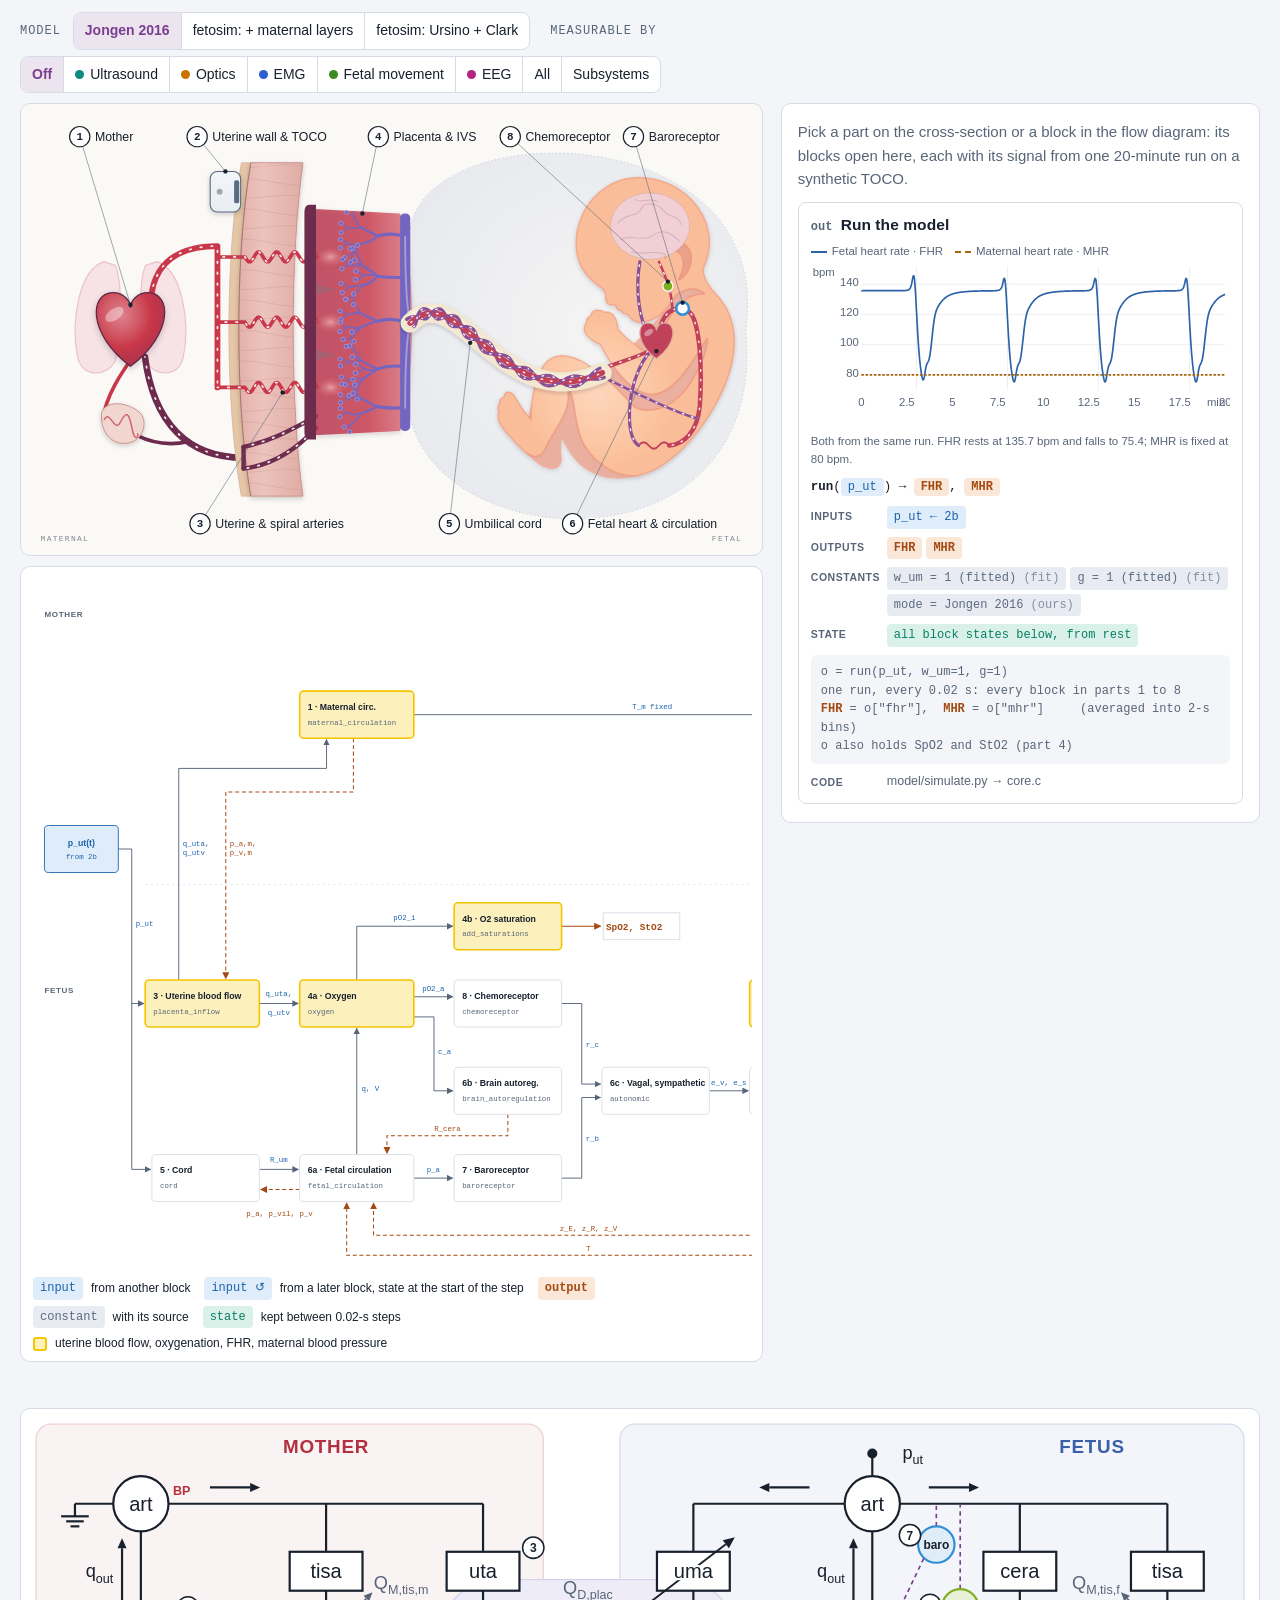
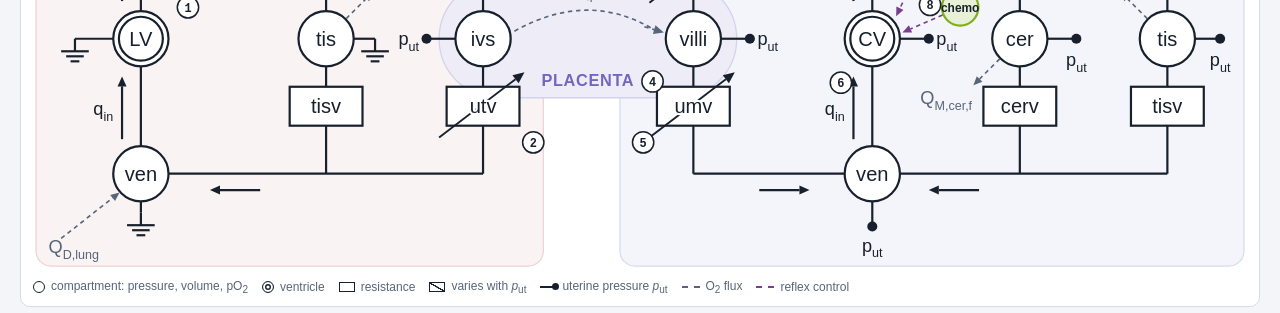
==== commit 39183c9f: "Flow diagram under the cross-section; panel shows the part's blocks with signals - The block flow di" ====
--- a/docs/index.html
+++ b/docs/index.html
@@ -618,63 +618,50 @@
 </style>
 <!-- blocks:css -->
 <style>
-/* Block-by-block section (docs/blocks): every rule is scoped to #blocks; colours come from the page tokens. */
-/* The explorer above keeps one full window; the page now scrolls on to this section. */
+/* Blocks (docs/blocks): the flow diagram under the cross-section and the block cards in the panel; every rule is scoped
+   to .bk, colours come from the page tokens. */
+/* The page scrolls: cross-section and flow diagram on the left, the panel sticky on the right, the circuit at the bottom. */
 @media (min-width: 981px) and (min-height: 600px) {
-  html, body { height: auto; overflow: visible; }
-  .wrap { height: auto; display: block; }
-  #explore { height: 100vh; height: 100dvh; }
-  body.fig, body.fig .wrap, body.fig #explore { height: 100%; }
-  html:has(body.fig) { height: 100%; }
-}
-#blocks { --bk-in: var(--io-in); --bk-in-bg: var(--io-in-bg); --bk-out: var(--io-out); --bk-out-bg: var(--io-out-bg);
+  html:not(:has(body.fig)), body:not(.fig) { height: auto; overflow: visible; }
+  body:not(.fig) .wrap { height: auto; display: block; }
+  body:not(.fig) #explore { display: block; }
+  body:not(.fig) .explorer { align-items: start; grid-template-rows: auto; }
+  body:not(.fig) .left { grid-template-rows: auto auto; }
+  body:not(.fig) .stagebox { flex: none; aspect-ratio: 1000 / 600; }
+  body:not(.fig) .panel { position: sticky; top: 12px; height: auto; max-height: calc(100vh - 24px); max-height: calc(100dvh - 24px); }
+}
+.bk { --bk-in: var(--io-in); --bk-in-bg: var(--io-in-bg); --bk-out: var(--io-out); --bk-out-bg: var(--io-out-bg);
   --bk-par: var(--c1); --bk-par-bg: var(--c1-bg); --bk-st: var(--c3); --bk-st-bg: var(--c3-bg); --bk-hl: #f5c400;
   --bk-s1: var(--c4); --bk-s2: var(--c2); --bk-s3: var(--c3); min-width: 0; }
-#blocks h2 { margin-bottom: 2px; }
-#blocks h3.sub2 { font-size: 17px; margin-top: 6px; }
-#blocks .bk-legend { display: flex; flex-wrap: wrap; gap: 10px 18px; align-items: center; font-size: 13.5px; }
-#blocks .bk-legend > span { display: inline-flex; gap: 8px; align-items: center; }
-#blocks .bkcards { display: grid; grid-template-columns: repeat(auto-fill, minmax(min(340px, 100%), 1fr)); gap: 14px; }
-#blocks .bkcard { background: var(--surface); border: 1px solid var(--line); border-radius: 8px; padding: 14px 16px;
+.bk .bk-legend { display: flex; flex-wrap: wrap; gap: 10px 18px; align-items: center; font-size: 13.5px; }
+.bk .bk-legend > span { display: inline-flex; gap: 8px; align-items: center; }
+.bk .bkcards { display: grid; grid-template-columns: repeat(auto-fill, minmax(min(340px, 100%), 1fr)); gap: 14px; }
+.bk .bkcard { background: var(--surface); border: 1px solid var(--line); border-radius: 8px; padding: 14px 16px;
   display: grid; gap: 8px; align-content: start; cursor: pointer; min-width: 0; outline: none; scroll-margin-top: 16px; }
-#blocks .bkcard:hover, #blocks .bkcard:focus-visible { border-color: var(--muted); }
-#blocks .bkcard.on { border-color: var(--ink); box-shadow: 0 0 0 1px var(--ink); }
-#blocks .bkcard.bkkey { border-color: var(--bk-hl); box-shadow: inset 4px 0 0 var(--bk-hl); }
-#blocks .bkcard.bkkey.on { box-shadow: inset 4px 0 0 var(--bk-hl), 0 0 0 1px var(--ink); }
-#blocks .bkcard h3 { margin: 0; font-size: 15.5px; display: flex; gap: 8px; align-items: baseline; }
-#blocks .bkcard h3 .n { font-family: var(--font-mono); font-size: 12px; color: var(--muted); font-variant-numeric: tabular-nums; }
-#blocks .sig { font-family: var(--font-mono); font-size: 12.5px; overflow-wrap: anywhere; line-height: 1.7; }
-#blocks .sig .fnm { font-weight: 600; }
-#blocks .bkrow { display: grid; grid-template-columns: 76px 1fr; gap: 6px; align-items: start; font-size: 12.5px; }
-#blocks .bkrow > b { color: var(--muted); font-weight: 600; padding-top: 2px; text-transform: uppercase; letter-spacing: .05em; font-size: 10.5px; }
-#blocks .bkchips { display: flex; flex-wrap: wrap; gap: 4px; min-width: 0; }
-#blocks .bkchip { font-family: var(--font-mono); font-size: 12px; border-radius: 4px; padding: 1px 6px; border: 1px solid transparent; overflow-wrap: anywhere; cursor: help; }
-#blocks .bkchip.in { color: var(--bk-in); background: var(--bk-in-bg); }
-#blocks .bkchip.out { color: var(--bk-out); background: var(--bk-out-bg); font-weight: 600; }
-#blocks .bkchip.par { color: var(--bk-par); background: var(--bk-par-bg); }
-#blocks .bkchip.st { color: var(--bk-st); background: var(--bk-st-bg); }
-#blocks .bkchip.fb::after { content: " ↺"; }
-#blocks .bkchip.hl { border-color: var(--bk-hl); box-shadow: 0 0 0 1px var(--bk-hl); }
-#blocks .bkchip .src { opacity: .7; font-weight: 400; }
-#blocks .bkeqs { font-family: var(--font-mono); font-size: 12px; color: var(--muted); margin: 0; padding: 8px 10px;
+.bk .bkcard:hover, .bk .bkcard:focus-visible { border-color: var(--muted); }
+.bk .bkcard.on { border-color: var(--ink); box-shadow: 0 0 0 1px var(--ink); }
+.bk .bkcard.bkkey { border-color: var(--bk-hl); box-shadow: inset 4px 0 0 var(--bk-hl); }
+.bk .bkcard.bkkey.on { box-shadow: inset 4px 0 0 var(--bk-hl), 0 0 0 1px var(--ink); }
+.bk .bkcard h3 { margin: 0; font-size: 15.5px; display: flex; gap: 8px; align-items: baseline; }
+.bk .bkcard h3 .n { font-family: var(--font-mono); font-size: 12px; color: var(--muted); font-variant-numeric: tabular-nums; }
+.bk .sig { font-family: var(--font-mono); font-size: 12.5px; overflow-wrap: anywhere; line-height: 1.7; }
+.bk .sig .fnm { font-weight: 600; }
+.bk .bkrow { display: grid; grid-template-columns: 76px 1fr; gap: 6px; align-items: start; font-size: 12.5px; }
+.bk .bkrow > b { color: var(--muted); font-weight: 600; padding-top: 2px; text-transform: uppercase; letter-spacing: .05em; font-size: 10.5px; }
+.bk .bkchips { display: flex; flex-wrap: wrap; gap: 4px; min-width: 0; }
+.bk .bkchip { font-family: var(--font-mono); font-size: 12px; border-radius: 4px; padding: 1px 6px; border: 1px solid transparent; overflow-wrap: anywhere; cursor: help; }
+.bk .bkchip.in { color: var(--bk-in); background: var(--bk-in-bg); }
+.bk .bkchip.out { color: var(--bk-out); background: var(--bk-out-bg); font-weight: 600; }
+.bk .bkchip.par { color: var(--bk-par); background: var(--bk-par-bg); }
+.bk .bkchip.st { color: var(--bk-st); background: var(--bk-st-bg); }
+.bk .bkchip.fb::after { content: " ↺"; }
+.bk .bkchip.hl { border-color: var(--bk-hl); box-shadow: 0 0 0 1px var(--bk-hl); }
+.bk .bkchip .src { opacity: .7; font-weight: 400; }
+.bk .bkeqs { font-family: var(--font-mono); font-size: 12px; color: var(--muted); margin: 0; padding: 8px 10px;
   background: var(--bg); border-radius: 6px; white-space: pre-wrap; overflow-wrap: anywhere; }
-#blocks .bkeqs .ov { color: var(--bk-out); font-weight: 600; }
-#blocks .bknote { font-size: 12.5px; color: var(--muted); margin: 0; }
-#blocks .bk-panel { background: var(--surface); border: 1px solid var(--line); border-radius: 8px; padding: 14px 16px 10px; display: grid; gap: 6px; min-width: 0; }
-@media (min-width: 760px) { #blocks .bk-panel { position: sticky; bottom: max(12px, env(safe-area-inset-bottom, 0px)); box-shadow: 0 6px 24px rgb(0 0 0 / .14); z-index: 2; } }
-#blocks .bk-phead { display: flex; flex-wrap: wrap; gap: 4px 16px; align-items: baseline; }
-#blocks .bk-phead h3 { margin: 0; font-size: 16px; }
-#blocks .bk-readout { margin-left: auto; font-family: var(--font-mono); font-size: 12.5px; font-variant-numeric: tabular-nums; }
-#blocks .bk-plegend { display: flex; gap: 16px; flex-wrap: wrap; font-size: 13px; color: var(--muted); }
-#blocks .bk-plegend span::before { content: ""; display: inline-block; width: 22px; height: 0; margin-right: 6px; vertical-align: middle; border-top: 2px solid var(--c); }
-#blocks .bk-plegend span.d::before { border-top-style: dashed; }
-#blocks .bk-plegend span.dt::before { border-top-style: dotted; }
-#blocks #bk-chart svg { display: block; width: 100%; height: auto; touch-action: pan-y; }
-#blocks #bk-chart .ax { font: 11px var(--font-body); fill: var(--muted); }
-#blocks #bk-chart .gl { stroke: var(--line); stroke-width: 1; }
-#blocks #bk-chart .pk { stroke: var(--muted); stroke-width: 1; stroke-dasharray: 2 3; opacity: .6; }
-#blocks #bk-chart .xh { stroke: var(--muted); stroke-width: 1; }
-#blocks .keysw { display: inline-block; width: 14px; height: 14px; border-radius: 3px; vertical-align: -2px;
+.bk .bkeqs .ov { color: var(--bk-out); font-weight: 600; }
+.bk .bknote { font-size: 12.5px; color: var(--muted); margin: 0; }
+.bk .keysw { display: inline-block; width: 14px; height: 14px; border-radius: 3px; vertical-align: -2px;
   background: color-mix(in srgb, var(--bk-hl) 26%, var(--surface)); border: 2px solid var(--bk-hl); }
 .bk-tip { position: fixed; z-index: 50; max-width: min(340px, calc(100vw - 24px)); background: var(--surface); color: var(--ink);
   border: 1px solid var(--line); border-radius: 8px; padding: 8px 10px; font-size: 12.5px; line-height: 1.45;
@@ -682,32 +669,49 @@
 .bk-tip b { font-family: var(--font-mono); font-size: 12px; }
 .bk-tip .nm { font-weight: 600; }
 .bk-tip .mn { color: var(--muted); }
-body.fig #blocks { display: none !important; }
-#blocks #bk-parts { display: grid; gap: 22px; }
-#blocks .bkgroup { display: grid; gap: 10px; padding: 12px; margin: -12px; border-radius: 10px; scroll-margin-top: 16px; }
-#blocks .bkgroup.bkpart { background: color-mix(in srgb, var(--accent) 7%, transparent); box-shadow: inset 0 0 0 2px var(--accent); }
-#blocks .bkgh { margin: 0; font-size: 17px; display: flex; gap: 10px; align-items: center; cursor: pointer; width: fit-content; }
-#blocks .bkgroup[data-g="out"] .bkgh { cursor: default; }
-#blocks .bkgh .num { width: 26px; height: 26px; font-size: 13px; }
-#blocks .bkgh:hover .num, #blocks .bkgroup.bkpart .bkgh .num { background: var(--accent); border-color: var(--accent); color: var(--on-accent); }
-/* signal of the selected part inside the explorer's panel */
-.bk-mini { display: grid; gap: 4px; padding: 10px 12px 8px; border: 1px solid var(--line); border-radius: 8px; background: var(--surface); }
-.bk-mini { --bk-s1: var(--c4); --bk-s2: var(--c2); --bk-s3: var(--c3); }
-.bk-mini .bk-phead { display: flex; flex-wrap: wrap; gap: 2px 10px; align-items: baseline; }
-.bk-mini h4 { margin: 0; font-size: 14px; font-weight: 600; }
-.bk-mini .bk-readout { margin-left: auto; font-family: var(--font-mono); font-size: 11px; font-variant-numeric: tabular-nums; }
-.bk-mini .bk-plegend { display: flex; gap: 4px 12px; flex-wrap: wrap; font-size: 11.5px; color: var(--muted); }
-.bk-mini .bk-plegend span::before { content: ""; display: inline-block; width: 16px; height: 0; margin-right: 5px; vertical-align: middle; border-top: 2px solid var(--c); }
-.bk-mini .bk-plegend span.d::before { border-top-style: dashed; }
-.bk-mini .bk-plegend span.dt::before { border-top-style: dotted; }
-.bk-mini .bk-mchart svg { display: block; width: 100%; height: auto; }
-.bk-mini .ax { font: 27px var(--font-body); fill: var(--muted); }
-.bk-mini .gl { stroke: var(--line); stroke-width: 1; }
-.bk-mini .pk { stroke: var(--muted); stroke-width: 1; stroke-dasharray: 2 3; opacity: .6; }
-.bk-mini .xh { stroke: var(--muted); stroke-width: 1; }
-.bk-mini .bknote { font-size: 11.5px; color: var(--muted); margin: 0; }
-.bk-mini .bk-go { justify-self: start; font-size: 12.5px; border: 1px solid var(--line); background: var(--bg); border-radius: 6px; padding: 2px 10px; cursor: pointer; }
-.bk-mini .bk-go:hover { border-color: var(--accent); color: var(--accent); }
+.bk .bkscroll { overflow-x: auto; }
+.bk svg.bkflow { display: block; width: 100%; min-width: 900px; height: auto; color: var(--ink); }
+.bk .bkflow .nd rect { fill: var(--surface); stroke: var(--line); stroke-width: 1.3; }
+.bk .bkflow .nd.src rect { fill: var(--bk-in-bg); stroke: var(--bk-in); }
+.bk .bkflow .nd.src text { fill: var(--bk-in); }
+.bk .bkflow .nd { cursor: pointer; outline: none; }
+.bk .bkflow .nd.bkkey rect { fill: color-mix(in srgb, var(--bk-hl) 26%, var(--surface)); stroke: var(--bk-hl); stroke-width: 2.4; }
+.bk .bkflow .nd:hover rect, .bk .bkflow .nd:focus-visible rect { stroke: var(--muted); stroke-width: 2; }
+.bk .bkflow .nd.on rect { stroke: var(--ink); stroke-width: 2.4; }
+.bk .bkflow .nt { font: 600 13px var(--font-body); fill: currentColor; }
+.bk .bkflow .nf { font: 11px var(--font-mono); fill: var(--muted); }
+.bk .bkflow .w { fill: none; stroke: var(--muted); stroke-width: 1.4; }
+.bk .bkflow .wl { font: 11px var(--font-mono); fill: var(--bk-in); cursor: help; }
+.bk .bkflow .fbw { fill: none; stroke: var(--bk-out); stroke-width: 1.5; stroke-dasharray: 6 4; }
+.bk .bkflow .fbl { font: 11px var(--font-mono); fill: var(--bk-out); cursor: help; }
+.bk .bkflow .outl { font: 600 14px var(--font-mono); fill: var(--bk-out); }
+.bk .bkflow .ow { fill: none; stroke: var(--bk-out); stroke-width: 1.5; }
+.bk .bkflow .ah { fill: var(--muted); }
+.bk .bkflow .ahf { fill: var(--bk-out); }
+.bk .bkflow .band { font: 600 12px var(--font-body); fill: var(--muted); letter-spacing: .08em; }
+.bk .bkflow .sep { stroke: var(--line); stroke-width: 1; stroke-dasharray: 3 5; }
+body.fig .bkflowbox { display: none !important; }
+.bkflowbox { border-radius: 10px; border: 1px solid var(--line); background: var(--surface); padding: 10px 10px 8px; display: grid; gap: 8px; }
+.bkflowbox .bk-legend { font-size: 12px; gap: 6px 14px; padding: 0 2px; }
+.bk .bkflow .nd.bkpart rect { stroke: var(--accent); stroke-width: 2.6; }
+.bk .bkflow .nd.bkpart.bkkey rect { stroke: var(--accent); }
+/* block cards in the panel, the signal on top */
+.bk-pblocks { display: grid; gap: 12px; }
+.bk-pblocks .bkcard { cursor: default; padding: 12px 12px; transition: box-shadow .3s; }
+.bk-pblocks .bkcard.flash { box-shadow: 0 0 0 3px var(--accent); }
+.bk-pblocks .bkrow { grid-template-columns: 70px 1fr; }
+.bk .bk-cchart { display: grid; gap: 2px; }
+.bk .bk-cchart .bk-plegend { display: flex; gap: 2px 12px; flex-wrap: wrap; font-size: 11.5px; color: var(--muted); }
+.bk .bk-cchart .bk-plegend span::before { content: ""; display: inline-block; width: 16px; height: 0; margin-right: 5px; vertical-align: middle; border-top: 2px solid var(--c); }
+.bk .bk-cchart .bk-plegend span.d::before { border-top-style: dashed; }
+.bk .bk-cchart .bk-plegend span.dt::before { border-top-style: dotted; }
+.bk .bk-mchart svg { display: block; width: 100%; height: auto; touch-action: pan-y; }
+.bk .bk-mchart .ax { font: 27px var(--font-body); fill: var(--muted); }
+.bk .bk-mchart .gl { stroke: var(--line); stroke-width: 1; }
+.bk .bk-mchart .pk { stroke: var(--muted); stroke-width: 1; stroke-dasharray: 2 3; opacity: .6; }
+.bk .bk-mchart .xh { stroke: var(--muted); stroke-width: 1; }
+.bk .bk-cchart .bk-readout { font-family: var(--font-mono); font-size: 11px; font-variant-numeric: tabular-nums; min-height: 1.4em; }
+.bk .bk-cchart .bknote { font-size: 11.5px; }
 /* the circuit, last on the page */
 #circuit-sec { display: grid; gap: 10px; }
 body.fig-circ #explore, body.fig-dia #circuit-sec { display: none !important; }
@@ -741,35 +745,25 @@
         </div>
         <div class="annlist" id="annlist" hidden></div>
         <div class="key" id="key"></div>
-      </div>
+      </div><!-- blocks:section -->
+<div class="bk bkflowbox" id="blocks" aria-label="Blocks of one model step">
+  <div class="bkscroll" id="bk-flow"></div>
+  <div class="bk-legend" aria-label="Colour key">
+    <span><span class="bkchip in">input</span> from another block</span>
+    <span><span class="bkchip in fb">input</span> from a later block, state at the start of the step</span>
+    <span><span class="bkchip out">output</span></span>
+    <span><span class="bkchip par">constant</span> with its source</span>
+    <span><span class="bkchip st">state</span> kept between 0.02-s steps</span>
+    <span><span class="keysw"></span>uterine blood flow, oxygenation, FHR, maternal blood pressure</span>
+  </div>
+</div>
+<!-- /blocks:section -->
+
     </div>
     <aside class="panel" id="panel" aria-live="polite"></aside>
   </div>
 </section>
 
-<!-- blocks:section -->
-<section id="blocks" aria-label="TOCO to FHR and MHR, block by block">
-  <header>
-    <h2>TOCO to FHR and MHR, block by block</h2>
-    <p class="muted">One 20-minute run of the model version chosen above (<span id="bk-version"></span>) on a synthetic TOCO, written as functions and grouped by the numbered parts of the cross-section; hover a block to plot its output.</p>
-  </header>
-  <div class="bk-legend" aria-label="Colour key">
-    <span><span class="bkchip in">input</span> read from another block</span>
-    <span><span class="bkchip in fb">input</span> comes back from a later block, read from the state at the start of the step</span>
-    <span><span class="bkchip out">output</span> returned</span>
-    <span><span class="bkchip par">constant = value</span> fixed parameter, with its source</span>
-    <span><span class="bkchip st">state</span> remembered between 0.02-s steps</span>
-    <span><span class="keysw"></span>uterine blood flow, oxygenation, FHR, maternal blood pressure</span>
-  </div>
-  <div id="bk-parts"></div>
-  <div class="bk-panel" aria-live="polite">
-    <div class="bk-phead"><h3 id="bk-ptitle">FHR and MHR</h3><span class="bk-readout" id="bk-readout"></span></div>
-    <div class="bk-plegend" id="bk-plegend"></div>
-    <div id="bk-chart"></div>
-    <p class="bknote" id="bk-pnote"></p>
-  </div>
-</section>
-<!-- /blocks:section -->
 <section id="circuit-sec" aria-label="Lumped circuit">
       <div class="circuit" id="circuit">
         
@@ -1230,7 +1224,7 @@
   if (!key && senseMode) { panel.innerHTML = ''; return; }   // user 2026-11-11: leave the panel empty in sensor views for now (sensePanel() kept)
   const filt = `<div class="filter"><div class="seg" role="group" aria-label="Parameter class">${segHTML()}</div></div>`;
   if (!key) {
-    panel.innerHTML = `<p class="muted">Pick a part on the cross-section: its equations and parameters open here, and its blocks and signals below.</p>
+    panel.innerHTML = `<p class="muted">Pick a part on the cross-section or a block in the flow diagram.</p>
       <div class="eqs">${eqRows([])}</div>
 `;
   } else {
@@ -2484,9 +2478,10 @@
 <!-- blocks:script -->
 <script type="application/json" id="bk-traces">{"t":[0,1,2,3,4,5,6,7,8,9,10,11,12,13,14,15,16,17,18,19,20,21,22,23,24,25,26,27,28,29,30,31,32,33,34,35,36,37,38,39,40,41,42,43,44,45,46,47,48,49,50,51,52,53,54,55,56,57,58,59,60,61,62,63,64,65,66,67,68,69,70,71,72,73,74,75,76,77,78,79,80,81,82,83,84,85,86,87,88,89,90,91,92,93,94,95,96,97,98,99,100,101,102,103,104,105,106,107,108,109,110,111,112,113,114,115,116,117,118,119,120,121,122,123,124,125,126,127,128,129,130,131,132,133,134,135,136,137,138,139,140,141,142,143,144,145,146,147,148,149,150,151,152,153,154,155,156,157,158,159,160,161,162,163,164,165,166,167,168,169,170,171,172,173,174,175,176,177,178,179,180,181,182,183,184,185,186,187,188,189,190,191,192,193,194,195,196,197,198,199,200,201,202,203,204,205,206,207,208,209,210,211,212,213,214,215,216,217,218,219,220,221,222,223,224,225,226,227,228,229,230,231,232,233,234,235,236,237,238,239,240,241,242,243,244,245,246,247,248,249,250,251,252,253,254,255,256,257,258,259,260,261,262,263,264,265,266,267,268,269,270,271,272,273,274,275,276,277,278,279,280,281,282,283,284,285,286,287,288,289,290,291,292,293,294,295,296,297,298,299,300,301,302,303,304,305,306,307,308,309,310,311,312,313,314,315,316,317,318,319,320,321,322,323,324,325,326,327,328,329,330,331,332,333,334,335,336,337,338,339,340,341,342,343,344,345,346,347,348,349,350,351,352,353,354,355,356,357,358,359,360,361,362,363,364,365,366,367,368,369,370,371,372,373,374,375,376,377,378,379,380,381,382,383,384,385,386,387,388,389,390,391,392,393,394,395,396,397,398,399,400,401,402,403,404,405,406,407,408,409,410,411,412,413,414,415,416,417,418,419,420,421,422,423,424,425,426,427,428,429,430,431,432,433,434,435,436,437,438,439,440,441,442,443,444,445,446,447,448,449,450,451,452,453,454,455,456,457,458,459,460,461,462,463,464,465,466,467,468,469,470,471,472,473,474,475,476,477,478,479,480,481,482,483,484,485,486,487,488,489,490,491,492,493,494,495,496,497,498,499,500,501,502,503,504,505,506,507,508,509,510,511,512,513,514,515,516,517,518,519,520,521,522,523,524,525,526,527,528,529,530,531,532,533,534,535,536,537,538,539,540,541,542,543,544,545,546,547,548,549,550,551,552,553,554,555,556,557,558,559,560,561,562,563,564,565,566,567,568,569,570,571,572,573,574,575,576,577,578,579,580,581,582,583,584,585,586,587,588,589,590,591,592,593,594,595,596,597,598,599,600,601,602,603,604,605,606,607,608,609,610,611,612,613,614,615,616,617,618,619,620,621,622,623,624,625,626,627,628,629,630,631,632,633,634,635,636,637,638,639,640,641,642,643,644,645,646,647,648,649,650,651,652,653,654,655,656,657,658,659,660,661,662,663,664,665,666,667,668,669,670,671,672,673,674,675,676,677,678,679,680,681,682,683,684,685,686,687,688,689,690,691,692,693,694,695,696,697,698,699,700,701,702,703,704,705,706,707,708,709,710,711,712,713,714,715,716,717,718,719,720,721,722,723,724,725,726,727,728,729,730,731,732,733,734,735,736,737,738,739,740,741,742,743,744,745,746,747,748,749,750,751,752,753,754,755,756,757,758,759,760,761,762,763,764,765,766,767,768,769,770,771,772,773,774,775,776,777,778,779,780,781,782,783,784,785,786,787,788,789,790,791,792,793,794,795,796,797,798,799,800,801,802,803,804,805,806,807,808,809,810,811,812,813,814,815,816,817,818,819,820,821,822,823,824,825,826,827,828,829,830,831,832,833,834,835,836,837,838,839,840,841,842,843,844,845,846,847,848,849,850,851,852,853,854,855,856,857,858,859,860,861,862,863,864,865,866,867,868,869,870,871,872,873,874,875,876,877,878,879,880,881,882,883,884,885,886,887,888,889,890,891,892,893,894,895,896,897,898,899,900,901,902,903,904,905,906,907,908,909,910,911,912,913,914,915,916,917,918,919,920,921,922,923,924,925,926,927,928,929,930,931,932,933,934,935,936,937,938,939,940,941,942,943,944,945,946,947,948,949,950,951,952,953,954,955,956,957,958,959,960,961,962,963,964,965,966,967,968,969,970,971,972,973,974,975,976,977,978,979,980,981,982,983,984,985,986,987,988,989,990,991,992,993,994,995,996,997,998,999,1000,1001,1002,1003,1004,1005,1006,1007,1008,1009,1010,1011,1012,1013,1014,1015,1016,1017,1018,1019,1020,1021,1022,1023,1024,1025,1026,1027,1028,1029,1030,1031,1032,1033,1034,1035,1036,1037,1038,1039,1040,1041,1042,1043,1044,1045,1046,1047,1048,1049,1050,1051,1052,1053,1054,1055,1056,1057,1058,1059,1060,1061,1062,1063,1064,1065,1066,1067,1068,1069,1070,1071,1072,1073,1074,1075,1076,1077,1078,1079,1080,1081,1082,1083,1084,1085,1086,1087,1088,1089,1090,1091,1092,1093,1094,1095,1096,1097,1098,1099,1100,1101,1102,1103,1104,1105,1106,1107,1108,1109,1110,1111,1112,1113,1114,1115,1116,1117,1118,1119,1120,1121,1122,1123,1124,1125,1126,1127,1128,1129,1130,1131,1132,1133,1134,1135,1136,1137,1138,1139,1140,1141,1142,1143,1144,1145,1146,1147,1148,1149,1150,1151,1152,1153,1154,1155,1156,1157,1158,1159,1160,1161,1162,1163,1164,1165,1166,1167,1168,1169,1170,1171,1172,1173,1174,1175,1176,1177,1178,1179,1180,1181,1182,1183,1184,1185,1186,1187,1188,1189,1190,1191,1192,1193,1194,1195,1196,1197,1198,1199,1200],"toco":[10.0,10.0,10.0,10.0,10.0,10.0,10.0,10.0,10.0,10.0,10.0,10.0,10.0,10.0,10.0,10.0,10.0,10.0,10.0,10.0,10.0,10.0,10.0,10.0,10.0,10.0,10.0,10.0,10.0,10.0,10.0,10.0,10.0,10.0,10.0,10.0,10.0,10.0,10.0,10.0,10.0,10.0,10.0,10.0,10.0,10.0,10.0,10.0,10.0,10.0,10.0,10.0,10.0,10.0,10.0,10.0,10.0,10.0,10.0,10.0,10.0,10.0,10.0,10.0,10.0,10.0,10.0,10.0,10.0,10.0,10.0,10.0,10.0,10.0,10.0,10.0,10.0,10.0,10.0,10.0,10.0,10.0,10.0,10.0,10.0,10.0,10.0,10.0,10.0,10.0,10.0,10.0,10.0,10.0,10.0,10.0,10.0,10.0,10.0,10.0,10.0,10.0,10.0,10.0,10.0,10.1,10.1,10.1,10.1,10.1,10.1,10.2,10.2,10.2,10.3,10.3,10.4,10.4,10.5,10.6,10.7,10.8,10.9,11.0,11.2,11.4,11.6,11.8,12.0,12.3,12.6,13.0,13.4,13.8,14.3,14.8,15.3,15.9,16.6,17.3,18.1,19.0,19.9,20.8,21.9,23.0,24.1,25.4,26.7,28.0,29.5,31.0,32.5,34.1,35.8,37.5,39.2,41.0,42.8,44.6,46.4,48.2,50.0,51.8,53.6,55.3,57.0,58.6,60.1,61.6,62.9,64.2,65.4,66.4,67.4,68.2,68.8,69.3,69.7,69.9,70.0,69.9,69.7,69.3,68.8,68.2,67.4,66.4,65.4,64.2,62.9,61.6,60.1,58.6,57.0,55.3,53.6,51.8,50.0,48.2,46.4,44.6,42.8,41.0,39.2,37.5,35.8,34.1,32.5,31.0,29.5,28.0,26.7,25.4,24.1,23.0,21.9,20.8,19.9,19.0,18.1,17.3,16.6,15.9,15.3,14.8,14.3,13.8,13.4,13.0,12.6,12.3,12.0,11.8,11.6,11.4,11.2,11.0,10.9,10.8,10.7,10.6,10.5,10.4,10.4,10.3,10.3,10.2,10.2,10.2,10.1,10.1,10.1,10.1,10.1,10.1,10.0,10.0,10.0,10.0,10.0,10.0,10.0,10.0,10.0,10.0,10.0,10.0,10.0,10.0,10.0,10.0,10.0,10.0,10.0,10.0,10.0,10.0,10.0,10.0,10.0,10.0,10.0,10.0,10.0,10.0,10.0,10.0,10.0,10.0,10.0,10.0,10.0,10.0,10.0,10.0,10.0,10.0,10.0,10.0,10.0,10.0,10.0,10.0,10.0,10.0,10.0,10.0,10.0,10.0,10.0,10.0,10.0,10.0,10.0,10.0,10.0,10.0,10.0,10.0,10.0,10.0,10.0,10.0,10.0,10.0,10.0,10.0,10.0,10.0,10.0,10.0,10.0,10.0,10.0,10.0,10.0,10.0,10.0,10.0,10.0,10.0,10.0,10.0,10.0,10.0,10.0,10.0,10.0,10.0,10.0,10.0,10.0,10.0,10.0,10.0,10.0,10.0,10.0,10.0,10.0,10.0,10.0,10.0,10.0,10.0,10.0,10.0,10.0,10.0,10.0,10.0,10.0,10.0,10.0,10.0,10.0,10.0,10.0,10.0,10.0,10.0,10.0,10.0,10.0,10.0,10.0,10.0,10.0,10.0,10.0,10.0,10.0,10.0,10.0,10.0,10.0,10.0,10.0,10.0,10.0,10.0,10.0,10.0,10.0,10.1,10.1,10.1,10.1,10.1,10.1,10.2,10.2,10.2,10.3,10.3,10.4,10.4,10.5,10.6,10.7,10.8,10.9,11.0,11.2,11.4,11.6,11.8,12.0,12.3,12.6,13.0,13.4,13.8,14.3,14.8,15.3,15.9,16.6,17.3,18.1,19.0,19.9,20.8,21.9,23.0,24.1,25.4,26.7,28.0,29.5,31.0,32.5,34.1,35.8,37.5,39.2,41.0,42.8,44.6,46.4,48.2,50.0,51.8,53.6,55.3,57.0,58.6,60.1,61.6,62.9,64.2,65.4,66.4,67.4,68.2,68.8,69.3,69.7,69.9,70.0,69.9,69.7,69.3,68.8,68.2,67.4,66.4,65.4,64.2,62.9,61.6,60.1,58.6,57.0,55.3,53.6,51.8,50.0,48.2,46.4,44.6,42.8,41.0,39.2,37.5,35.8,34.1,32.5,31.0,29.5,28.0,26.7,25.4,24.1,23.0,21.9,20.8,19.9,19.0,18.1,17.3,16.6,15.9,15.3,14.8,14.3,13.8,13.4,13.0,12.6,12.3,12.0,11.8,11.6,11.4,11.2,11.0,10.9,10.8,10.7,10.6,10.5,10.4,10.4,10.3,10.3,10.2,10.2,10.2,10.1,10.1,10.1,10.1,10.1,10.1,10.0,10.0,10.0,10.0,10.0,10.0,10.0,10.0,10.0,10.0,10.0,10.0,10.0,10.0,10.0,10.0,10.0,10.0,10.0,10.0,10.0,10.0,10.0,10.0,10.0,10.0,10.0,10.0,10.0,10.0,10.0,10.0,10.0,10.0,10.0,10.0,10.0,10.0,10.0,10.0,10.0,10.0,10.0,10.0,10.0,10.0,10.0,10.0,10.0,10.0,10.0,10.0,10.0,10.0,10.0,10.0,10.0,10.0,10.0,10.0,10.0,10.0,10.0,10.0,10.0,10.0,10.0,10.0,10.0,10.0,10.0,10.0,10.0,10.0,10.0,10.0,10.0,10.0,10.0,10.0,10.0,10.0,10.0,10.0,10.0,10.0,10.0,10.0,10.0,10.0,10.0,10.0,10.0,10.0,10.0,10.0,10.0,10.0,10.0,10.0,10.0,10.0,10.0,10.0,10.0,10.0,10.0,10.0,10.0,10.0,10.0,10.0,10.0,10.0,10.0,10.0,10.0,10.0,10.0,10.0,10.0,10.0,10.0,10.0,10.0,10.0,10.0,10.0,10.0,10.0,10.0,10.0,10.0,10.0,10.0,10.0,10.0,10.0,10.0,10.0,10.0,10.0,10.0,10.0,10.0,10.0,10.0,10.0,10.0,10.1,10.1,10.1,10.1,10.1,10.1,10.2,10.2,10.2,10.3,10.3,10.4,10.4,10.5,10.6,10.7,10.8,10.9,11.0,11.2,11.4,11.6,11.8,12.0,12.3,12.6,13.0,13.4,13.8,14.3,14.8,15.3,15.9,16.6,17.3,18.1,19.0,19.9,20.8,21.9,23.0,24.1,25.4,26.7,28.0,29.5,31.0,32.5,34.1,35.8,37.5,39.2,41.0,42.8,44.6,46.4,48.2,50.0,51.8,53.6,55.3,57.0,58.6,60.1,61.6,62.9,64.2,65.4,66.4,67.4,68.2,68.8,69.3,69.7,69.9,70.0,69.9,69.7,69.3,68.8,68.2,67.4,66.4,65.4,64.2,62.9,61.6,60.1,58.6,57.0,55.3,53.6,51.8,50.0,48.2,46.4,44.6,42.8,41.0,39.2,37.5,35.8,34.1,32.5,31.0,29.5,28.0,26.7,25.4,24.1,23.0,21.9,20.8,19.9,19.0,18.1,17.3,16.6,15.9,15.3,14.8,14.3,13.8,13.4,13.0,12.6,12.3,12.0,11.8,11.6,11.4,11.2,11.0,10.9,10.8,10.7,10.6,10.5,10.4,10.4,10.3,10.3,10.2,10.2,10.2,10.1,10.1,10.1,10.1,10.1,10.1,10.0,10.0,10.0,10.0,10.0,10.0,10.0,10.0,10.0,10.0,10.0,10.0,10.0,10.0,10.0,10.0,10.0,10.0,10.0,10.0,10.0,10.0,10.0,10.0,10.0,10.0,10.0,10.0,10.0,10.0,10.0,10.0,10.0,10.0,10.0,10.0,10.0,10.0,10.0,10.0,10.0,10.0,10.0,10.0,10.0,10.0,10.0,10.0,10.0,10.0,10.0,10.0,10.0,10.0,10.0,10.0,10.0,10.0,10.0,10.0,10.0,10.0,10.0,10.0,10.0,10.0,10.0,10.0,10.0,10.0,10.0,10.0,10.0,10.0,10.0,10.0,10.0,10.0,10.0,10.0,10.0,10.0,10.0,10.0,10.0,10.0,10.0,10.0,10.0,10.0,10.0,10.0,10.0,10.0,10.0,10.0,10.0,10.0,10.0,10.0,10.0,10.0,10.0,10.0,10.0,10.0,10.0,10.0,10.0,10.0,10.0,10.0,10.0,10.0,10.0,10.0,10.0,10.0,10.0,10.0,10.0,10.0,10.0,10.0,10.0,10.0,10.0,10.0,10.0,10.0,10.0,10.0,10.0,10.0,10.0,10.0,10.0,10.0,10.0,10.0,10.0,10.0,10.0,10.0,10.0,10.0,10.0,10.0,10.0,10.1,10.1,10.1,10.1,10.1,10.1,10.2,10.2,10.2,10.3,10.3,10.4,10.4,10.5,10.6,10.7,10.8,10.9,11.0,11.2,11.4,11.6,11.8,12.0,12.3,12.6,13.0,13.4,13.8,14.3,14.8,15.3,15.9,16.6,17.3,18.1,19.0,19.9,20.8,21.9,23.0,24.1,25.4,26.7,28.0,29.5,31.0,32.5,34.1,35.8,37.5,39.2,41.0,42.8,44.6,46.4,48.2,50.0,51.8,53.6,55.3,57.0,58.6,60.1,61.6,62.9,64.2,65.4,66.4,67.4,68.2,68.8,69.3,69.7,69.9,70.0,69.9,69.7,69.3,68.8,68.2,67.4,66.4,65.4,64.2,62.9,61.6,60.1,58.6,57.0,55.3,53.6,51.8,50.0,48.2,46.4,44.6,42.8,41.0,39.2,37.5,35.8,34.1,32.5,31.0,29.5,28.0,26.7,25.4,24.1,23.0,21.9,20.8,19.9,19.0,18.1,17.3,16.6,15.9,15.3,14.8,14.3,13.8,13.4,13.0,12.6,12.3,12.0,11.8,11.6,11.4,11.2,11.0,10.9,10.8,10.7,10.6,10.5,10.4,10.4,10.3,10.3,10.2,10.2,10.2,10.1,10.1,10.1,10.1,10.1,10.1,10.0,10.0,10.0,10.0,10.0,10.0,10.0,10.0,10.0,10.0,10.0,10.0,10.0,10.0,10.0,10.0,10.0,10.0,10.0,10.0,10.0,10.0,10.0,10.0,10.0,10.0,10.0,10.0,10.0,10.0,10.0,10.0,10.0,10.0,10.0,10.0,10.0,10.0,10.0,10.0,10.0,10.0,10.0,10.0],"tb":[2.0,4.0,6.0,8.0,10.0,12.0,14.0,16.0,18.0,20.0,22.0,24.0,26.0,28.0,30.0,32.0,34.0,36.0,38.0,40.0,42.0,44.0,46.0,48.0,50.0,52.0,54.0,56.0,58.0,60.0,62.0,64.0,66.0,68.0,70.0,72.0,74.0,76.0,78.0,80.0,82.0,84.0,86.0,88.0,90.0,92.0,94.0,96.0,98.0,100.0,102.0,104.0,106.0,108.0,110.0,112.0,114.0,116.0,118.0,120.0,122.0,124.0,126.0,128.0,130.0,132.0,134.0,136.0,138.0,140.0,142.0,144.0,146.0,148.0,150.0,152.0,154.0,156.0,158.0,160.0,162.0,164.0,166.0,168.0,170.0,172.0,174.0,176.0,178.0,180.0,182.0,184.0,186.0,188.0,190.0,192.0,194.0,196.0,198.0,200.0,202.0,204.0,206.0,208.0,210.0,212.0,214.0,216.0,218.0,220.0,222.0,224.0,226.0,228.0,230.0,232.0,234.0,236.0,238.0,240.0,242.0,244.0,246.0,248.0,250.0,252.0,254.0,256.0,258.0,260.0,262.0,264.0,266.0,268.0,270.0,272.0,274.0,276.0,278.0,280.0,282.0,284.0,286.0,288.0,290.0,292.0,294.0,296.0,298.0,300.0,302.0,304.0,306.0,308.0,310.0,312.0,314.0,316.0,318.0,320.0,322.0,324.0,326.0,328.0,330.0,332.0,334.0,336.0,338.0,340.0,342.0,344.0,346.0,348.0,350.0,352.0,354.0,356.0,358.0,360.0,362.0,364.0,366.0,368.0,370.0,372.0,374.0,376.0,378.0,380.0,382.0,384.0,386.0,388.0,390.0,392.0,394.0,396.0,398.0,400.0,402.0,404.0,406.0,408.0,410.0,412.0,414.0,416.0,418.0,420.0,422.0,424.0,426.0,428.0,430.0,432.0,434.0,436.0,438.0,440.0,442.0,444.0,446.0,448.0,450.0,452.0,454.0,456.0,458.0,460.0,462.0,464.0,466.0,468.0,470.0,472.0,474.0,476.0,478.0,480.0,482.0,484.0,486.0,488.0,490.0,492.0,494.0,496.0,498.0,500.0,502.0,504.0,506.0,508.0,510.0,512.0,514.0,516.0,518.0,520.0,522.0,524.0,526.0,528.0,530.0,532.0,534.0,536.0,538.0,540.0,542.0,544.0,546.0,548.0,550.0,552.0,554.0,556.0,558.0,560.0,562.0,564.0,566.0,568.0,570.0,572.0,574.0,576.0,578.0,580.0,582.0,584.0,586.0,588.0,590.0,592.0,594.0,596.0,598.0,600.0,602.0,604.0,606.0,608.0,610.0,612.0,614.0,616.0,618.0,620.0,622.0,624.0,626.0,628.0,630.0,632.0,634.0,636.0,638.0,640.0,642.0,644.0,646.0,648.0,650.0,652.0,654.0,656.0,658.0,660.0,662.0,664.0,666.0,668.0,670.0,672.0,674.0,676.0,678.0,680.0,682.0,684.0,686.0,688.0,690.0,692.0,694.0,696.0,698.0,700.0,702.0,704.0,706.0,708.0,710.0,712.0,714.0,716.0,718.0,720.0,722.0,724.0,726.0,728.0,730.0,732.0,734.0,736.0,738.0,740.0,742.0,744.0,746.0,748.0,750.0,752.0,754.0,756.0,758.0,760.0,762.0,764.0,766.0,768.0,770.0,772.0,774.0,776.0,778.0,780.0,782.0,784.0,786.0,788.0,790.0,792.0,794.0,796.0,798.0,800.0,802.0,804.0,806.0,808.0,810.0,812.0,814.0,816.0,818.0,820.0,822.0,824.0,826.0,828.0,830.0,832.0,834.0,836.0,838.0,840.0,842.0,844.0,846.0,848.0,850.0,852.0,854.0,856.0,858.0,860.0,862.0,864.0,866.0,868.0,870.0,872.0,874.0,876.0,878.0,880.0,882.0,884.0,886.0,888.0,890.0,892.0,894.0,896.0,898.0,900.0,902.0,904.0,906.0,908.0,910.0,912.0,914.0,916.0,918.0,920.0,922.0,924.0,926.0,928.0,930.0,932.0,934.0,936.0,938.0,940.0,942.0,944.0,946.0,948.0,950.0,952.0,954.0,956.0,958.0,960.0,962.0,964.0,966.0,968.0,970.0,972.0,974.0,976.0,978.0,980.0,982.0,984.0,986.0,988.0,990.0,992.0,994.0,996.0,998.0,1000.0,1002.0,1004.0,1006.0,1008.0,1010.0,1012.0,1014.0,1016.0,1018.0,1020.0,1022.0,1024.0,1026.0,1028.0,1030.0,1032.0,1034.0,1036.0,1038.0,1040.0,1042.0,1044.0,1046.0,1048.0,1050.0,1052.0,1054.0,1056.0,1058.0,1060.0,1062.0,1064.0,1066.0,1068.0,1070.0,1072.0,1074.0,1076.0,1078.0,1080.0,1082.0,1084.0,1086.0,1088.0,1090.0,1092.0,1094.0,1096.0,1098.0,1100.0,1102.0,1104.0,1106.0,1108.0,1110.0,1112.0,1114.0,1116.0,1118.0,1120.0,1122.0,1124.0,1126.0,1128.0,1130.0,1132.0,1134.0,1136.0,1138.0,1140.0,1142.0,1144.0,1146.0,1148.0,1150.0,1152.0,1154.0,1156.0,1158.0,1160.0,1162.0,1164.0,1166.0,1168.0,1170.0,1172.0,1174.0,1176.0,1178.0,1180.0,1182.0,1184.0,1186.0,1188.0,1190.0,1192.0,1194.0,1196.0,1198.0,1200.0],"bins":[10.0,10.0,10.0,10.0,10.0,10.0,10.0,10.0,10.0,10.0,10.0,10.0,10.0,10.0,10.0,10.0,10.0,10.0,10.0,10.0,10.0,10.0,10.0,10.0,10.0,10.0,10.0,10.0,10.0,10.0,10.0,10.0,10.0,10.0,10.0,10.0,10.0,10.0,10.0,10.0,10.0,10.0,10.0,10.0,10.0,10.0,10.0,10.0,10.0,10.0,10.0,10.0,10.1,10.1,10.1,10.2,10.2,10.3,10.4,10.6,10.8,11.0,11.3,11.8,12.3,12.9,13.7,14.7,15.9,17.3,18.9,20.7,22.8,25.2,27.9,30.8,33.9,37.3,40.8,44.3,48.0,51.6,55.1,58.4,61.4,64.1,66.3,68.0,69.2,69.9,69.9,69.4,68.2,66.5,64.4,61.7,58.8,55.5,52.0,48.4,44.8,41.2,37.7,34.3,31.2,28.2,25.6,23.1,21.0,19.1,17.4,16.0,14.8,13.9,13.0,12.4,11.8,11.4,11.1,10.8,10.6,10.4,10.3,10.2,10.2,10.1,10.1,10.1,10.0,10.0,10.0,10.0,10.0,10.0,10.0,10.0,10.0,10.0,10.0,10.0,10.0,10.0,10.0,10.0,10.0,10.0,10.0,10.0,10.0,10.0,10.0,10.0,10.0,10.0,10.0,10.0,10.0,10.0,10.0,10.0,10.0,10.0,10.0,10.0,10.0,10.0,10.0,10.0,10.0,10.0,10.0,10.0,10.0,10.0,10.0,10.0,10.0,10.0,10.0,10.0,10.0,10.0,10.0,10.0,10.0,10.0,10.0,10.0,10.0,10.0,10.0,10.0,10.0,10.0,10.0,10.0,10.0,10.0,10.0,10.0,10.0,10.0,10.1,10.1,10.1,10.2,10.2,10.3,10.4,10.6,10.8,11.0,11.3,11.8,12.3,12.9,13.7,14.7,15.9,17.3,18.9,20.7,22.8,25.2,27.9,30.8,33.9,37.3,40.8,44.3,48.0,51.6,55.1,58.4,61.4,64.1,66.3,68.0,69.2,69.9,69.9,69.4,68.2,66.5,64.4,61.7,58.8,55.5,52.0,48.4,44.8,41.2,37.7,34.3,31.2,28.2,25.6,23.1,21.0,19.1,17.4,16.0,14.8,13.9,13.0,12.4,11.8,11.4,11.1,10.8,10.6,10.4,10.3,10.2,10.2,10.1,10.1,10.1,10.0,10.0,10.0,10.0,10.0,10.0,10.0,10.0,10.0,10.0,10.0,10.0,10.0,10.0,10.0,10.0,10.0,10.0,10.0,10.0,10.0,10.0,10.0,10.0,10.0,10.0,10.0,10.0,10.0,10.0,10.0,10.0,10.0,10.0,10.0,10.0,10.0,10.0,10.0,10.0,10.0,10.0,10.0,10.0,10.0,10.0,10.0,10.0,10.0,10.0,10.0,10.0,10.0,10.0,10.0,10.0,10.0,10.0,10.0,10.0,10.0,10.0,10.0,10.0,10.0,10.0,10.0,10.0,10.0,10.0,10.0,10.0,10.0,10.0,10.1,10.1,10.1,10.2,10.2,10.3,10.4,10.6,10.8,11.0,11.3,11.8,12.3,12.9,13.7,14.7,15.9,17.3,18.9,20.7,22.8,25.2,27.9,30.8,33.9,37.3,40.8,44.3,48.0,51.6,55.1,58.4,61.4,64.1,66.3,68.0,69.2,69.9,69.9,69.4,68.2,66.5,64.4,61.7,58.8,55.5,52.0,48.4,44.8,41.2,37.7,34.3,31.2,28.2,25.6,23.1,21.0,19.1,17.4,16.0,14.8,13.9,13.0,12.4,11.8,11.4,11.1,10.8,10.6,10.4,10.3,10.2,10.2,10.1,10.1,10.1,10.0,10.0,10.0,10.0,10.0,10.0,10.0,10.0,10.0,10.0,10.0,10.0,10.0,10.0,10.0,10.0,10.0,10.0,10.0,10.0,10.0,10.0,10.0,10.0,10.0,10.0,10.0,10.0,10.0,10.0,10.0,10.0,10.0,10.0,10.0,10.0,10.0,10.0,10.0,10.0,10.0,10.0,10.0,10.0,10.0,10.0,10.0,10.0,10.0,10.0,10.0,10.0,10.0,10.0,10.0,10.0,10.0,10.0,10.0,10.0,10.0,10.0,10.0,10.0,10.0,10.0,10.0,10.0,10.0,10.0,10.0,10.0,10.0,10.0,10.1,10.1,10.1,10.2,10.2,10.3,10.4,10.6,10.8,11.0,11.3,11.8,12.3,12.9,13.7,14.7,15.9,17.3,18.9,20.7,22.8,25.2,27.9,30.8,33.9,37.3,40.8,44.3,48.0,51.6,55.1,58.4,61.4,64.1,66.3,68.0,69.2,69.9,69.9,69.4,68.2,66.5,64.4,61.7,58.8,55.5,52.0,48.4,44.8,41.2,37.7,34.3,31.2,28.2,25.6,23.1,21.0,19.1,17.4,16.0,14.8,13.9,13.0,12.4,11.8,11.4,11.1,10.8,10.6,10.4,10.3,10.2,10.2,10.1,10.1,10.1,10.0,10.0,10.0,10.0,10.0,10.0,10.0,10.0,10.0,10.0,10.0,10.0,10.0,10.0,10.0,10.0,10.0,10.0,10.0,10.0,10.0,10.0],"peaks":[3.033,8.033,13.033,18.033],"p_ut":[15.0,15.0,15.0,15.0,15.0,15.0,15.0,15.0,15.0,15.0,15.0,15.0,15.0,15.0,15.0,15.0,15.0,15.0,15.0,15.0,15.0,15.0,15.0,15.0,15.0,15.0,15.0,15.0,15.0,15.0,15.0,15.0,15.0,15.0,15.0,15.0,15.0,15.0,15.0,15.0,15.0,15.0,15.0,15.0,15.0,15.0,15.0,15.0,15.0,15.0,15.0,15.0,15.0,15.0,15.0,15.0,15.0,15.0,15.0,15.0,15.0,15.0,15.0,15.0,15.0,15.0,15.0,15.0,15.0,15.0,15.0,15.0,15.0,15.0,15.0,15.0,15.0,15.0,15.0,15.0,15.0,15.0,15.0,15.0,15.0,15.0,15.0,15.0,15.0,15.0,15.0,15.0,15.0,15.0,15.0,15.0,15.0,15.0,15.0,15.0,15.0,15.0,15.0,15.0,15.0,15.0,15.0,15.0,15.0,15.0,15.0,15.0,15.0,15.0,15.0,15.0,15.0,15.0,15.0,15.0,15.0,15.0,15.0,15.0,15.0,15.1,15.1,15.1,15.1,15.1,15.2,15.2,15.3,15.3,15.4,15.5,15.6,15.8,15.9,16.1,16.4,16.7,17.0,17.4,17.8,18.3,18.9,19.6,20.4,21.2,22.2,23.3,24.5,25.8,27.3,28.9,30.6,32.5,34.5,36.6,38.9,41.3,43.8,46.4,49.1,51.8,54.6,57.5,60.3,63.1,65.8,68.5,71.1,73.5,75.7,77.8,79.6,81.2,82.6,83.6,84.4,84.8,85.0,84.8,84.4,83.6,82.6,81.2,79.6,77.8,75.7,73.5,71.1,68.5,65.8,63.1,60.3,57.5,54.6,51.8,49.1,46.4,43.8,41.3,38.9,36.6,34.5,32.5,30.6,28.9,27.3,25.8,24.5,23.3,22.2,21.2,20.4,19.6,18.9,18.3,17.8,17.4,17.0,16.7,16.4,16.1,15.9,15.8,15.6,15.5,15.4,15.3,15.3,15.2,15.2,15.1,15.1,15.1,15.1,15.1,15.0,15.0,15.0,15.0,15.0,15.0,15.0,15.0,15.0,15.0,15.0,15.0,15.0,15.0,15.0,15.0,15.0,15.0,15.0,15.0,15.0,15.0,15.0,15.0,15.0,15.0,15.0,15.0,15.0,15.0,15.0,15.0,15.0,15.0,15.0,15.0,15.0,15.0,15.0,15.0,15.0,15.0,15.0,15.0,15.0,15.0,15.0,15.0,15.0,15.0,15.0,15.0,15.0,15.0,15.0,15.0,15.0,15.0,15.0,15.0,15.0,15.0,15.0,15.0,15.0,15.0,15.0,15.0,15.0,15.0,15.0,15.0,15.0,15.0,15.0,15.0,15.0,15.0,15.0,15.0,15.0,15.0,15.0,15.0,15.0,15.0,15.0,15.0,15.0,15.0,15.0,15.0,15.0,15.0,15.0,15.0,15.0,15.0,15.0,15.0,15.0,15.0,15.0,15.0,15.0,15.0,15.0,15.0,15.0,15.0,15.0,15.0,15.0,15.0,15.0,15.0,15.0,15.0,15.0,15.0,15.0,15.0,15.0,15.0,15.0,15.0,15.0,15.0,15.0,15.0,15.0,15.0,15.0,15.0,15.0,15.0,15.0,15.0,15.0,15.0,15.0,15.0,15.0,15.0,15.0,15.0,15.0,15.0,15.0,15.0,15.0,15.0,15.0,15.0,15.0,15.0,15.0,15.0,15.0,15.0,15.0,15.0,15.0,15.0,15.0,15.0,15.0,15.0,15.0,15.0,15.0,15.0,15.0,15.0,15.0,15.0,15.0,15.0,15.0,15.0,15.0,15.0,15.0,15.0,15.0,15.1,15.1,15.1,15.1,15.1,15.2,15.2,15.3,15.3,15.4,15.5,15.6,15.8,15.9,16.1,16.4,16.7,17.0,17.4,17.8,18.3,18.9,19.6,20.4,21.2,22.2,23.3,24.5,25.8,27.3,28.9,30.6,32.5,34.5,36.6,38.9,41.3,43.8,46.4,49.1,51.8,54.6,57.5,60.3,63.1,65.8,68.5,71.1,73.5,75.7,77.8,79.6,81.2,82.6,83.6,84.4,84.8,85.0,84.8,84.4,83.6,82.6,81.2,79.6,77.8,75.7,73.5,71.1,68.5,65.8,63.1,60.3,57.5,54.6,51.8,49.1,46.4,43.8,41.3,38.9,36.6,34.5,32.5,30.6,28.9,27.3,25.8,24.5,23.3,22.2,21.2,20.4,19.6,18.9,18.3,17.8,17.4,17.0,16.7,16.4,16.1,15.9,15.8,15.6,15.5,15.4,15.3,15.3,15.2,15.2,15.1,15.1,15.1,15.1,15.1,15.0,15.0,15.0,15.0,15.0,15.0,15.0,15.0,15.0,15.0,15.0,15.0,15.0,15.0,15.0,15.0,15.0,15.0,15.0,15.0,15.0,15.0,15.0,15.0,15.0,15.0,15.0,15.0,15.0,15.0,15.0,15.0,15.0,15.0,15.0,15.0,15.0,15.0,15.0,15.0,15.0,15.0,15.0,15.0,15.0,15.0,15.0,15.0,15.0,15.0,15.0,15.0,15.0,15.0,15.0,15.0,15.0,15.0,15.0,15.0,15.0,15.0,15.0,15.0,15.0,15.0,15.0,15.0,15.0,15.0,15.0,15.0,15.0,15.0,15.0,15.0,15.0,15.0,15.0,15.0,15.0,15.0,15.0,15.0,15.0,15.0,15.0,15.0,15.0,15.0,15.0,15.0,15.0,15.0,15.0,15.0,15.0,15.0,15.0,15.0,15.0,15.0,15.0,15.0,15.0,15.0,15.0,15.0,15.0,15.0,15.0,15.0,15.0,15.0,15.0,15.0,15.0,15.0,15.0,15.0,15.0,15.0,15.0,15.0,15.0,15.0,15.0,15.0,15.0,15.0,15.0,15.0,15.0,15.0,15.0,15.0,15.0,15.0,15.0,15.0,15.0,15.0,15.0,15.0,15.0,15.0,15.0,15.0,15.0,15.0,15.0,15.0,15.0,15.0,15.0,15.0,15.0,15.0,15.0,15.0,15.0,15.0,15.0,15.0,15.0,15.0,15.0,15.0,15.0,15.0,15.0,15.0,15.0,15.0,15.0,15.0,15.0,15.0,15.0,15.0,15.0,15.0,15.0,15.0,15.0,15.1,15.1,15.1,15.1,15.1,15.2,15.2,15.3,15.3,15.4,15.5,15.6,15.8,15.9,16.1,16.4,16.7,17.0,17.4,17.8,18.3,18.9,19.6,20.4,21.2,22.2,23.3,24.5,25.8,27.3,28.9,30.6,32.5,34.5,36.6,38.9,41.3,43.8,46.4,49.1,51.8,54.6,57.5,60.3,63.1,65.8,68.5,71.1,73.5,75.7,77.8,79.6,81.2,82.6,83.6,84.4,84.8,85.0,84.8,84.4,83.6,82.6,81.2,79.6,77.8,75.7,73.5,71.1,68.5,65.8,63.1,60.3,57.5,54.6,51.8,49.1,46.4,43.8,41.3,38.9,36.6,34.5,32.5,30.6,28.9,27.3,25.8,24.5,23.3,22.2,21.2,20.4,19.6,18.9,18.3,17.8,17.4,17.0,16.7,16.4,16.1,15.9,15.8,15.6,15.5,15.4,15.3,15.3,15.2,15.2,15.1,15.1,15.1,15.1,15.1,15.0,15.0,15.0,15.0,15.0,15.0,15.0,15.0,15.0,15.0,15.0,15.0,15.0,15.0,15.0,15.0,15.0,15.0,15.0,15.0,15.0,15.0,15.0,15.0,15.0,15.0,15.0,15.0,15.0,15.0,15.0,15.0,15.0,15.0,15.0,15.0,15.0,15.0,15.0,15.0,15.0,15.0,15.0,15.0,15.0,15.0,15.0,15.0,15.0,15.0,15.0,15.0,15.0,15.0,15.0,15.0,15.0,15.0,15.0,15.0,15.0,15.0,15.0,15.0,15.0,15.0,15.0,15.0,15.0,15.0,15.0,15.0,15.0,15.0,15.0,15.0,15.0,15.0,15.0,15.0,15.0,15.0,15.0,15.0,15.0,15.0,15.0,15.0,15.0,15.0,15.0,15.0,15.0,15.0,15.0,15.0,15.0,15.0,15.0,15.0,15.0,15.0,15.0,15.0,15.0,15.0,15.0,15.0,15.0,15.0,15.0,15.0,15.0,15.0,15.0,15.0,15.0,15.0,15.0,15.0,15.0,15.0,15.0,15.0,15.0,15.0,15.0,15.0,15.0,15.0,15.0,15.0,15.0,15.0,15.0,15.0,15.0,15.0,15.0,15.0,15.0,15.0,15.0,15.0,15.0,15.0,15.0,15.0,15.0,15.0,15.0,15.0,15.0,15.0,15.0,15.0,15.0,15.0,15.0,15.0,15.0,15.0,15.0,15.0,15.0,15.0,15.0,15.0,15.0,15.0,15.0,15.0,15.0,15.0,15.0,15.0,15.0,15.0,15.0,15.0,15.0,15.0,15.0,15.0,15.0,15.1,15.1,15.1,15.1,15.1,15.2,15.2,15.3,15.3,15.4,15.5,15.6,15.8,15.9,16.1,16.4,16.7,17.0,17.4,17.8,18.3,18.9,19.6,20.4,21.2,22.2,23.3,24.5,25.8,27.3,28.9,30.6,32.5,34.5,36.6,38.9,41.3,43.8,46.4,49.1,51.8,54.6,57.5,60.3,63.1,65.8,68.5,71.1,73.5,75.7,77.8,79.6,81.2,82.6,83.6,84.4,84.8,85.0,84.8,84.4,83.6,82.6,81.2,79.6,77.8,75.7,73.5,71.1,68.5,65.8,63.1,60.3,57.5,54.6,51.8,49.1,46.4,43.8,41.3,38.9,36.6,34.5,32.5,30.6,28.9,27.3,25.8,24.5,23.3,22.2,21.2,20.4,19.6,18.9,18.3,17.8,17.4,17.0,16.7,16.4,16.1,15.9,15.8,15.6,15.5,15.4,15.3,15.3,15.2,15.2,15.1,15.1,15.1,15.1,15.1,15.0,15.0,15.0,15.0,15.0,15.0,15.0,15.0,15.0,15.0,15.0,15.0,15.0,15.0,15.0,15.0,15.0,15.0,15.0,15.0,15.0,15.0,15.0,15.0,15.0,15.0,15.0,15.0,15.0,15.0,15.0,15.0,15.0,15.0,15.0,15.0,15.0,15.0,15.0,15.0,15.0,15.0,15.0,15.0,15.0,15.0,15.0,15.0,15.0,15.0,15.0,15.0,15.0,15.0,15.0,15.0,15.0,15.0,15.0,15.0,15.0],"cm0":{"fhr":[135.74,135.65,135.65,135.69,135.73,135.75,135.76,135.77,135.78,135.78,135.78,135.78,135.77,135.77,135.77,135.76,135.76,135.75,135.75,135.75,135.75,135.75,135.74,135.74,135.74,135.74,135.74,135.74,135.74,135.74,135.74,135.74,135.74,135.74,135.74,135.74,135.74,135.74,135.74,135.74,135.74,135.74,135.74,135.74,135.74,135.74,135.74,135.74,135.74,135.74,135.74,135.74,135.74,135.74,135.74,135.74,135.74,135.74,135.74,135.74,135.74,135.74,135.74,135.74,135.74,135.74,135.74,135.74,135.74,135.74,135.74,135.74,135.74,135.74,135.74,135.74,135.74,135.74,135.74,135.74,135.74,135.74,135.74,135.74,135.74,135.74,135.74,135.74,135.74,135.74,135.74,135.74,135.74,135.74,135.74,135.74,135.74,135.74,135.74,135.74,135.74,135.74,135.74,135.74,135.74,135.74,135.74,135.74,135.74,135.74,135.74,135.74,135.74,135.74,135.74,135.74,135.74,135.74,135.74,135.74,135.74,135.74,135.74,135.74,135.74,135.74,135.74,135.74,135.74,135.74,135.74,135.74,135.74,135.75,135.75,135.75,135.75,135.75,135.76,135.76,135.77,135.77,135.78,135.79,135.8,135.82,135.84,135.86,135.88,135.91,135.95,135.99,136.04,136.1,136.18,136.27,136.37,136.5,136.66,136.85,137.09,137.39,137.77,138.23,138.82,139.54,140.39,141.37,142.43,143.51,144.49,145.25,145.66,145.6,144.99,143.77,141.94,139.52,136.61,133.31,129.74,126.0,122.19,118.4,114.69,111.09,107.64,104.37,101.28,98.4,95.74,93.28,91.04,88.98,87.12,85.41,83.86,82.43,81.12,79.93,78.87,77.98,77.29,76.85,76.69,76.84,77.29,78.04,79.03,80.21,81.48,82.75,83.95,85.01,85.9,86.61,87.16,87.59,87.95,88.27,88.61,89.0,89.49,90.1,90.86,91.78,92.87,94.12,95.54,97.1,98.78,100.56,102.4,104.28,106.15,108.0,109.79,111.5,113.11,114.6,115.97,117.22,118.34,119.34,120.24,121.03,121.74,122.38,122.95,123.46,123.93,124.36,124.77,125.14,125.5,125.83,126.16,126.47,126.77,127.07,127.35,127.63,127.9,128.16,128.41,128.66,128.9,129.13,129.36,129.58,129.79,129.99,130.19,130.38,130.56,130.73,130.9,131.06,131.22,131.37,131.52,131.65,131.79,131.92,132.04,132.16,132.27,132.38,132.49,132.59,132.69,132.79,132.88,132.97,133.05,133.13,133.21,133.29,133.36,133.44,133.5,133.57,133.64,133.7,133.76,133.82,133.87,133.93,133.98,134.03,134.08,134.13,134.17,134.22,134.26,134.3,134.34,134.38,134.42,134.46,134.49,134.53,134.56,134.59,134.63,134.66,134.69,134.71,134.74,134.77,134.8,134.82,134.85,134.87,134.89,134.92,134.94,134.96,134.98,135.0,135.02,135.04,135.06,135.07,135.09,135.11,135.12,135.14,135.16,135.17,135.19,135.2,135.21,135.23,135.24,135.25,135.26,135.28,135.29,135.3,135.31,135.32,135.33,135.34,135.35,135.36,135.37,135.38,135.39,135.4,135.41,135.41,135.42,135.43,135.44,135.45,135.45,135.46,135.47,135.47,135.48,135.49,135.49,135.5,135.5,135.51,135.51,135.52,135.53,135.53,135.54,135.54,135.54,135.55,135.55,135.56,135.56,135.57,135.57,135.57,135.58,135.58,135.59,135.59,135.59,135.6,135.6,135.6,135.61,135.61,135.61,135.62,135.62,135.62,135.62,135.63,135.63,135.63,135.63,135.64,135.64,135.64,135.64,135.65,135.65,135.65,135.65,135.65,135.66,135.66,135.66,135.66,135.67,135.67,135.67,135.68,135.68,135.69,135.69,135.7,135.7,135.71,135.72,135.73,135.74,135.76,135.78,135.8,135.83,135.86,135.89,135.93,135.99,136.05,136.12,136.2,136.31,136.44,136.59,136.78,137.01,137.3,137.65,138.1,138.65,139.32,140.1,140.98,141.89,142.76,143.47,143.89,143.89,143.38,142.29,140.6,138.35,135.58,132.42,128.96,125.31,121.58,117.84,114.16,110.59,107.16,103.89,100.8,97.92,95.24,92.77,90.51,88.45,86.57,84.86,83.31,81.89,80.59,79.39,78.3,77.34,76.53,75.91,75.52,75.4,75.57,76.03,76.77,77.75,78.91,80.17,81.44,82.65,83.73,84.66,85.42,86.02,86.5,86.91,87.28,87.65,88.07,88.57,89.18,89.93,90.82,91.88,93.11,94.48,96.0,97.65,99.39,101.2,103.05,104.91,106.75,108.54,110.26,111.88,113.39,114.79,116.06,117.22,118.26,119.19,120.02,120.77,121.44,122.04,122.58,123.08,123.54,123.97,124.37,124.74,125.1,125.44,125.78,126.09,126.4,126.71,127.0,127.28,127.56,127.83,128.09,128.35,128.59,128.83,129.07,129.29,129.51,129.72,129.92,130.12,130.3,130.48,130.66,130.83,130.99,131.14,131.29,131.44,131.58,131.71,131.84,131.96,132.08,132.2,132.31,132.41,132.52,132.62,132.71,132.8,132.89,132.98,133.06,133.14,133.22,133.3,133.37,133.44,133.51,133.57,133.64,133.7,133.76,133.81,133.87,133.92,133.98,134.03,134.08,134.12,134.17,134.21,134.26,134.3,134.34,134.38,134.42,134.45,134.49,134.52,134.56,134.59,134.62,134.65,134.68,134.71,134.74,134.76,134.79,134.81,134.84,134.86,134.89,134.91,134.93,134.95,134.97,134.99,135.01,135.03,135.05,135.07,135.09,135.1,135.12,135.14,135.15,135.17,135.18,135.19,135.21,135.22,135.24,135.25,135.26,135.27,135.28,135.3,135.31,135.32,135.33,135.34,135.35,135.36,135.37,135.38,135.39,135.39,135.4,135.41,135.42,135.43,135.43,135.44,135.45,135.46,135.46,135.47,135.48,135.48,135.49,135.5,135.5,135.51,135.51,135.52,135.52,135.53,135.53,135.54,135.54,135.55,135.55,135.56,135.56,135.57,135.57,135.57,135.58,135.58,135.58,135.59,135.59,135.6,135.6,135.6,135.61,135.61,135.61,135.61,135.62,135.62,135.62,135.63,135.63,135.63,135.63,135.64,135.64,135.64,135.64,135.64,135.65,135.65,135.65,135.66,135.66,135.66,135.66,135.67,135.67,135.68,135.68,135.69,135.69,135.7,135.71,135.72,135.73,135.74,135.76,135.77,135.8,135.82,135.85,135.89,135.93,135.98,136.04,136.11,136.2,136.3,136.43,136.58,136.77,137.0,137.29,137.65,138.09,138.65,139.31,140.09,140.96,141.87,142.73,143.43,143.84,143.83,143.3,142.2,140.5,138.23,135.46,132.28,128.82,125.17,121.44,117.71,114.03,110.47,107.04,103.78,100.7,97.82,95.15,92.69,90.43,88.37,86.5,84.8,83.25,81.83,80.53,79.34,78.26,77.3,76.49,75.87,75.48,75.36,75.53,75.99,76.73,77.72,78.88,80.13,81.41,82.61,83.7,84.62,85.38,85.99,86.47,86.88,87.25,87.62,88.04,88.54,89.15,89.9,90.8,91.86,93.08,94.45,95.97,97.61,99.35,101.17,103.02,104.88,106.72,108.5,110.22,111.84,113.36,114.75,116.03,117.18,118.22,119.16,119.99,120.74,121.41,122.01,122.56,123.06,123.52,123.94,124.34,124.72,125.08,125.42,125.75,126.07,126.38,126.69,126.98,127.26,127.54,127.81,128.08,128.33,128.58,128.82,129.05,129.28,129.49,129.7,129.91,130.1,130.29,130.47,130.65,130.81,130.98,131.13,131.28,131.43,131.57,131.7,131.83,131.95,132.07,132.19,132.3,132.4,132.51,132.61,132.7,132.8,132.89,132.97,133.06,133.14,133.22,133.29,133.36,133.43,133.5,133.57,133.63,133.69,133.75,133.81,133.87,133.92,133.97,134.02,134.07,134.12,134.16,134.21,134.25,134.29,134.33,134.37,134.41,134.45,134.48,134.52,134.55,134.58,134.62,134.65,134.68,134.71,134.73,134.76,134.79,134.81,134.84,134.86,134.88,134.91,134.93,134.95,134.97,134.99,135.01,135.03,135.05,135.07,135.08,135.1,135.12,135.13,135.15,135.16,135.18,135.19,135.21,135.22,135.23,135.25,135.26,135.27,135.28,135.29,135.31,135.32,135.33,135.34,135.35,135.36,135.37,135.38,135.38,135.39,135.4,135.41,135.42,135.43,135.43,135.44,135.45,135.46,135.46,135.47,135.48,135.48,135.49,135.49,135.5,135.51,135.51,135.52,135.52,135.53,135.53,135.54,135.54,135.55,135.55,135.56,135.56,135.56,135.57,135.57,135.58,135.58,135.58,135.59,135.59,135.59,135.6,135.6,135.6,135.61,135.61,135.61,135.62,135.62,135.62,135.63,135.63,135.63,135.63,135.64,135.64,135.64,135.64,135.64,135.65,135.65,135.65,135.66,135.66,135.66,135.66,135.67,135.67,135.68,135.68,135.69,135.69,135.7,135.71,135.72,135.73,135.74,135.76,135.77,135.8,135.82,135.85,135.89,135.93,135.98,136.04,136.11,136.2,136.3,136.43,136.58,136.77,137.0,137.29,137.65,138.09,138.65,139.31,140.09,140.96,141.87,142.73,143.43,143.84,143.83,143.3,142.2,140.49,138.22,135.45,132.28,128.81,125.17,121.44,117.7,114.03,110.46,107.03,103.77,100.69,97.82,95.15,92.68,90.43,88.37,86.5,84.79,83.24,81.83,80.53,79.34,78.26,77.29,76.49,75.87,75.48,75.36,75.53,75.99,76.73,77.72,78.87,80.13,81.4,82.61,83.69,84.62,85.38,85.99,86.47,86.88,87.25,87.62,88.04,88.54,89.15,89.9,90.8,91.85,93.08,94.45,95.97,97.61,99.35,101.16,103.02,104.88,106.71,108.5,110.22,111.84,113.35,114.75,116.03,117.18,118.22,119.16,119.99,120.74,121.41,122.01,122.56,123.06,123.51,123.94,124.34,124.72,125.08,125.42,125.75,126.07,126.38,126.68,126.98,127.26,127.54,127.81,128.07,128.33,128.58,128.82,129.05,129.28,129.49,129.7,129.91,130.1,130.29,130.47,130.65,130.81,130.98,131.13,131.28,131.43,131.56,131.7,131.83,131.95,132.07,132.19,132.3,132.4,132.51,132.61,132.7,132.8,132.89,132.97,133.06,133.14,133.21,133.29],"mhr":[80.0,80.0,80.0,80.0,80.0,80.0,80.0,80.0,80.0,80.0,80.0,80.0,80.0,80.0,80.0,80.0,80.0,80.0,80.0,80.0,80.0,80.0,80.0,80.0,80.0,80.0,80.0,80.0,80.0,80.0,80.0,80.0,80.0,80.0,80.0,80.0,80.0,80.0,80.0,80.0,80.0,80.0,80.0,80.0,80.0,80.0,80.0,80.0,80.0,80.0,80.0,80.0,80.0,80.0,80.0,80.0,80.0,80.0,80.0,80.0,80.0,80.0,80.0,80.0,80.0,80.0,80.0,80.0,80.0,80.0,80.0,80.0,80.0,80.0,80.0,80.0,80.0,80.0,80.0,80.0,80.0,80.0,80.0,80.0,80.0,80.0,80.0,80.0,80.0,80.0,80.0,80.0,80.0,80.0,80.0,80.0,80.0,80.0,80.0,80.0,80.0,80.0,80.0,80.0,80.0,80.0,80.0,80.0,80.0,80.0,80.0,80.0,80.0,80.0,80.0,80.0,80.0,80.0,80.0,80.0,80.0,80.0,80.0,80.0,80.0,80.0,80.0,80.0,80.0,80.0,80.0,80.0,80.0,80.0,80.0,80.0,80.0,80.0,80.0,80.0,80.0,80.0,80.0,80.0,80.0,80.0,80.0,80.0,80.0,80.0,80.0,80.0,80.0,80.0,80.0,80.0,80.0,80.0,80.0,80.0,80.0,80.0,80.0,80.0,80.0,80.0,80.0,80.0,80.0,80.0,80.0,80.0,80.0,80.0,80.0,80.0,80.0,80.0,80.0,80.0,80.0,80.0,80.0,80.0,80.0,80.0,80.0,80.0,80.0,80.0,80.0,80.0,80.0,80.0,80.0,80.0,80.0,80.0,80.0,80.0,80.0,80.0,80.0,80.0,80.0,80.0,80.0,80.0,80.0,80.0,80.0,80.0,80.0,80.0,80.0,80.0,80.0,80.0,80.0,80.0,80.0,80.0,80.0,80.0,80.0,80.0,80.0,80.0,80.0,80.0,80.0,80.0,80.0,80.0,80.0,80.0,80.0,80.0,80.0,80.0,80.0,80.0,80.0,80.0,80.0,80.0,80.0,80.0,80.0,80.0,80.0,80.0,80.0,80.0,80.0,80.0,80.0,80.0,80.0,80.0,80.0,80.0,80.0,80.0,80.0,80.0,80.0,80.0,80.0,80.0,80.0,80.0,80.0,80.0,80.0,80.0,80.0,80.0,80.0,80.0,80.0,80.0,80.0,80.0,80.0,80.0,80.0,80.0,80.0,80.0,80.0,80.0,80.0,80.0,80.0,80.0,80.0,80.0,80.0,80.0,80.0,80.0,80.0,80.0,80.0,80.0,80.0,80.0,80.0,80.0,80.0,80.0,80.0,80.0,80.0,80.0,80.0,80.0,80.0,80.0,80.0,80.0,80.0,80.0,80.0,80.0,80.0,80.0,80.0,80.0,80.0,80.0,80.0,80.0,80.0,80.0,80.0,80.0,80.0,80.0,80.0,80.0,80.0,80.0,80.0,80.0,80.0,80.0,80.0,80.0,80.0,80.0,80.0,80.0,80.0,80.0,80.0,80.0,80.0,80.0,80.0,80.0,80.0,80.0,80.0,80.0,80.0,80.0,80.0,80.0,80.0,80.0,80.0,80.0,80.0,80.0,80.0,80.0,80.0,80.0,80.0,80.0,80.0,80.0,80.0,80.0,80.0,80.0,80.0,80.0,80.0,80.0,80.0,80.0,80.0,80.0,80.0,80.0,80.0,80.0,80.0,80.0,80.0,80.0,80.0,80.0,80.0,80.0,80.0,80.0,80.0,80.0,80.0,80.0,80.0,80.0,80.0,80.0,80.0,80.0,80.0,80.0,80.0,80.0,80.0,80.0,80.0,80.0,80.0,80.0,80.0,80.0,80.0,80.0,80.0,80.0,80.0,80.0,80.0,80.0,80.0,80.0,80.0,80.0,80.0,80.0,80.0,80.0,80.0,80.0,80.0,80.0,80.0,80.0,80.0,80.0,80.0,80.0,80.0,80.0,80.0,80.0,80.0,80.0,80.0,80.0,80.0,80.0,80.0,80.0,80.0,80.0,80.0,80.0,80.0,80.0,80.0,80.0,80.0,80.0,80.0,80.0,80.0,80.0,80.0,80.0,80.0,80.0,80.0,80.0,80.0,80.0,80.0,80.0,80.0,80.0,80.0,80.0,80.0,80.0,80.0,80.0,80.0,80.0,80.0,80.0,80.0,80.0,80.0,80.0,80.0,80.0,80.0,80.0,80.0,80.0,80.0,80.0,80.0,80.0,80.0,80.0,80.0,80.0,80.0,80.0,80.0,80.0,80.0,80.0,80.0,80.0,80.0,80.0,80.0,80.0,80.0,80.0,80.0,80.0,80.0,80.0,80.0,80.0,80.0,80.0,80.0,80.0,80.0,80.0,80.0,80.0,80.0,80.0,80.0,80.0,80.0,80.0,80.0,80.0,80.0,80.0,80.0,80.0,80.0,80.0,80.0,80.0,80.0,80.0,80.0,80.0,80.0,80.0,80.0,80.0,80.0,80.0,80.0,80.0,80.0,80.0,80.0,80.0,80.0,80.0,80.0,80.0,80.0,80.0,80.0,80.0,80.0,80.0,80.0,80.0,80.0,80.0,80.0,80.0,80.0,80.0,80.0,80.0,80.0,80.0,80.0,80.0,80.0,80.0,80.0,80.0,80.0,80.0,80.0,80.0,80.0,80.0,80.0,80.0,80.0,80.0,80.0,80.0,80.0,80.0,80.0,80.0,80.0,80.0,80.0,80.0,80.0,80.0,80.0,80.0,80.0,80.0,80.0,80.0,80.0,80.0,80.0,80.0,80.0,80.0,80.0,80.0,80.0,80.0,80.0,80.0,80.0,80.0,80.0,80.0,80.0,80.0,80.0,80.0,80.0,80.0,80.0,80.0,80.0,80.0,80.0,80.0,80.0,80.0,80.0,80.0,80.0,80.0,80.0,80.0,80.0,80.0,80.0,80.0,80.0,80.0,80.0,80.0,80.0,80.0,80.0,80.0,80.0,80.0,80.0,80.0,80.0,80.0,80.0,80.0,80.0,80.0,80.0,80.0,80.0,80.0,80.0,80.0,80.0,80.0,80.0,80.0,80.0,80.0,80.0,80.0,80.0,80.0,80.0,80.0,80.0,80.0,80.0,80.0,80.0,80.0,80.0,80.0,80.0,80.0,80.0,80.0,80.0,80.0,80.0,80.0,80.0,80.0,80.0,80.0,80.0,80.0,80.0,80.0,80.0,80.0,80.0,80.0,80.0,80.0,80.0,80.0,80.0,80.0,80.0,80.0,80.0,80.0,80.0,80.0,80.0,80.0,80.0,80.0,80.0,80.0,80.0,80.0,80.0,80.0,80.0,80.0,80.0,80.0,80.0,80.0,80.0,80.0,80.0,80.0,80.0,80.0,80.0,80.0,80.0,80.0,80.0,80.0,80.0,80.0,80.0,80.0,80.0,80.0,80.0,80.0,80.0,80.0,80.0,80.0,80.0,80.0,80.0,80.0,80.0,80.0,80.0,80.0,80.0,80.0,80.0,80.0,80.0,80.0,80.0,80.0,80.0,80.0,80.0,80.0,80.0,80.0,80.0,80.0,80.0,80.0,80.0,80.0,80.0,80.0,80.0,80.0,80.0,80.0,80.0,80.0,80.0,80.0,80.0,80.0,80.0,80.0,80.0,80.0,80.0,80.0,80.0,80.0,80.0,80.0,80.0,80.0,80.0,80.0,80.0,80.0,80.0,80.0,80.0,80.0,80.0,80.0,80.0,80.0,80.0,80.0,80.0,80.0,80.0,80.0,80.0,80.0,80.0,80.0,80.0,80.0,80.0,80.0,80.0,80.0,80.0,80.0,80.0,80.0,80.0,80.0,80.0,80.0,80.0,80.0,80.0,80.0,80.0,80.0,80.0,80.0,80.0,80.0,80.0,80.0,80.0,80.0,80.0,80.0,80.0,80.0,80.0,80.0,80.0,80.0,80.0,80.0,80.0,80.0,80.0,80.0,80.0,80.0,80.0,80.0,80.0,80.0,80.0,80.0,80.0,80.0,80.0,80.0,80.0,80.0,80.0,80.0,80.0,80.0,80.0,80.0,80.0,80.0,80.0,80.0,80.0,80.0,80.0,80.0,80.0,80.0,80.0,80.0,80.0,80.0,80.0,80.0,80.0,80.0,80.0,80.0,80.0,80.0,80.0,80.0,80.0,80.0,80.0,80.0,80.0,80.0,80.0,80.0,80.0,80.0,80.0,80.0,80.0,80.0,80.0,80.0,80.0,80.0,80.0,80.0,80.0,80.0,80.0,80.0,80.0,80.0,80.0,80.0,80.0,80.0,80.0,80.0,80.0,80.0,80.0,80.0,80.0,80.0,80.0,80.0,80.0,80.0,80.0,80.0,80.0,80.0,80.0,80.0,80.0,80.0,80.0,80.0,80.0,80.0,80.0,80.0,80.0,80.0,80.0,80.0,80.0,80.0,80.0,80.0,80.0,80.0,80.0,80.0,80.0,80.0,80.0,80.0,80.0,80.0,80.0,80.0,80.0,80.0,80.0,80.0,80.0,80.0,80.0,80.0,80.0,80.0,80.0,80.0,80.0,80.0,80.0,80.0,80.0,80.0,80.0,80.0,80.0,80.0,80.0,80.0,80.0,80.0,80.0,80.0,80.0,80.0,80.0,80.0,80.0,80.0,80.0,80.0,80.0,80.0,80.0,80.0,80.0,80.0,80.0,80.0,80.0,80.0,80.0,80.0,80.0,80.0,80.0,80.0,80.0,80.0,80.0,80.0,80.0,80.0,80.0,80.0,80.0,80.0,80.0,80.0,80.0,80.0,80.0,80.0,80.0,80.0,80.0,80.0,80.0,80.0,80.0,80.0,80.0,80.0,80.0,80.0,80.0,80.0,80.0,80.0,80.0,80.0,80.0,80.0,80.0,80.0,80.0,80.0,80.0,80.0,80.0,80.0,80.0,80.0,80.0,80.0,80.0,80.0,80.0,80.0,80.0,80.0,80.0,80.0,80.0,80.0,80.0,80.0,80.0,80.0,80.0,80.0,80.0,80.0,80.0,80.0,80.0,80.0,80.0,80.0,80.0,80.0,80.0,80.0,80.0,80.0,80.0,80.0,80.0,80.0,80.0,80.0,80.0,80.0,80.0,80.0,80.0,80.0,80.0,80.0,80.0,80.0,80.0,80.0,80.0,80.0,80.0,80.0,80.0,80.0,80.0,80.0,80.0,80.0,80.0,80.0,80.0,80.0,80.0,80.0,80.0,80.0,80.0,80.0,80.0],"po2_a":[18.5,18.5,18.5,18.5,18.5,18.5,18.5,18.5,18.5,18.5,18.5,18.5,18.5,18.5,18.5,18.5,18.5,18.5,18.5,18.5,18.5,18.5,18.5,18.5,18.5,18.5,18.5,18.5,18.5,18.5,18.5,18.5,18.5,18.5,18.5,18.5,18.5,18.5,18.5,18.5,18.5,18.5,18.5,18.5,18.5,18.5,18.5,18.5,18.5,18.5,18.5,18.5,18.5,18.5,18.5,18.5,18.5,18.5,18.5,18.5,18.5,18.5,18.5,18.5,18.5,18.5,18.5,18.5,18.5,18.5,18.5,18.5,18.5,18.5,18.5,18.5,18.5,18.5,18.5,18.5,18.5,18.5,18.5,18.5,18.5,18.5,18.5,18.5,18.5,18.5,18.5,18.5,18.5,18.5,18.5,18.5,18.5,18.5,18.5,18.5,18.5,18.5,18.5,18.5,18.5,18.5,18.5,18.5,18.5,18.5,18.5,18.5,18.5,18.5,18.5,18.5,18.5,18.5,18.5,18.5,18.5,18.5,18.5,18.5,18.5,18.5,18.5,18.5,18.5,18.5,18.5,18.5,18.5,18.5,18.5,18.5,18.5,18.5,18.5,18.5,18.49,18.49,18.49,18.49,18.49,18.49,18.48,18.48,18.47,18.47,18.46,18.45,18.44,18.43,18.42,18.4,18.38,18.36,18.33,18.29,18.25,18.19,18.12,18.04,17.94,17.82,17.68,17.52,17.36,17.18,16.99,16.8,16.6,16.4,16.2,15.99,15.78,15.58,15.37,15.16,14.95,14.74,14.53,14.32,14.11,13.9,13.7,13.49,13.28,13.08,12.87,12.68,12.48,12.29,12.11,11.93,11.77,11.63,11.52,11.46,11.47,11.56,11.74,11.99,12.3,12.63,12.98,13.32,13.64,13.95,14.23,14.49,14.73,14.94,15.13,15.3,15.45,15.59,15.71,15.82,15.92,16.0,16.08,16.15,16.21,16.26,16.31,16.35,16.39,16.43,16.46,16.49,16.52,16.54,16.56,16.58,16.6,16.61,16.63,16.65,16.66,16.68,16.69,16.71,16.72,16.74,16.75,16.77,16.79,16.8,16.82,16.83,16.85,16.86,16.88,16.9,16.91,16.93,16.94,16.96,16.97,16.99,17.0,17.01,17.03,17.04,17.05,17.07,17.08,17.09,17.11,17.12,17.13,17.14,17.16,17.17,17.18,17.19,17.2,17.22,17.23,17.24,17.25,17.26,17.27,17.28,17.29,17.3,17.31,17.32,17.33,17.34,17.36,17.37,17.38,17.39,17.39,17.4,17.41,17.42,17.43,17.44,17.45,17.46,17.47,17.48,17.49,17.5,17.51,17.51,17.52,17.53,17.54,17.55,17.56,17.56,17.57,17.58,17.59,17.6,17.6,17.61,17.62,17.63,17.64,17.64,17.65,17.66,17.67,17.67,17.68,17.69,17.69,17.7,17.71,17.71,17.72,17.73,17.73,17.74,17.75,17.75,17.76,17.77,17.77,17.78,17.79,17.79,17.8,17.8,17.81,17.82,17.82,17.83,17.83,17.84,17.85,17.85,17.86,17.86,17.87,17.87,17.88,17.88,17.89,17.9,17.9,17.91,17.91,17.92,17.92,17.93,17.93,17.94,17.94,17.95,17.95,17.96,17.96,17.97,17.97,17.97,17.98,17.98,17.99,17.99,18.0,18.0,18.01,18.01,18.01,18.02,18.02,18.03,18.03,18.03,18.04,18.04,18.05,18.05,18.05,18.06,18.06,18.07,18.07,18.07,18.08,18.08,18.08,18.09,18.09,18.1,18.1,18.1,18.11,18.11,18.11,18.12,18.12,18.12,18.13,18.13,18.13,18.14,18.14,18.14,18.15,18.15,18.15,18.15,18.16,18.16,18.16,18.17,18.17,18.17,18.17,18.18,18.18,18.18,18.18,18.18,18.18,18.18,18.19,18.19,18.18,18.18,18.18,18.18,18.17,18.17,18.16,18.15,18.14,18.13,18.11,18.09,18.06,18.03,17.98,17.93,17.86,17.78,17.68,17.56,17.42,17.27,17.11,16.93,16.75,16.55,16.36,16.16,15.96,15.75,15.54,15.34,15.13,14.92,14.71,14.51,14.3,14.09,13.88,13.67,13.47,13.26,13.05,12.85,12.65,12.46,12.26,12.07,11.89,11.72,11.56,11.42,11.32,11.27,11.3,11.41,11.6,11.87,12.18,12.53,12.88,13.23,13.56,13.87,14.15,14.41,14.65,14.86,15.06,15.23,15.38,15.52,15.65,15.76,15.85,15.94,16.01,16.08,16.14,16.2,16.25,16.29,16.33,16.37,16.4,16.43,16.46,16.48,16.5,16.52,16.54,16.56,16.57,16.59,16.61,16.62,16.64,16.65,16.67,16.69,16.7,16.72,16.73,16.75,16.77,16.78,16.8,16.81,16.83,16.85,16.86,16.88,16.89,16.91,16.92,16.94,16.95,16.97,16.98,17.0,17.01,17.02,17.04,17.05,17.06,17.08,17.09,17.1,17.11,17.13,17.14,17.15,17.16,17.18,17.19,17.2,17.21,17.22,17.23,17.24,17.26,17.27,17.28,17.29,17.3,17.31,17.32,17.33,17.34,17.35,17.36,17.37,17.38,17.39,17.4,17.41,17.42,17.43,17.44,17.45,17.46,17.47,17.48,17.48,17.49,17.5,17.51,17.52,17.53,17.54,17.54,17.55,17.56,17.57,17.58,17.59,17.59,17.6,17.61,17.62,17.62,17.63,17.64,17.65,17.65,17.66,17.67,17.68,17.68,17.69,17.7,17.7,17.71,17.72,17.73,17.73,17.74,17.75,17.75,17.76,17.76,17.77,17.78,17.78,17.79,17.8,17.8,17.81,17.81,17.82,17.83,17.83,17.84,17.84,17.85,17.85,17.86,17.87,17.87,17.88,17.88,17.89,17.89,17.9,17.9,17.91,17.91,17.92,17.92,17.93,17.93,17.94,17.94,17.95,17.95,17.96,17.96,17.97,17.97,17.98,17.98,17.99,17.99,17.99,18.0,18.0,18.01,18.01,18.02,18.02,18.02,18.03,18.03,18.04,18.04,18.05,18.05,18.05,18.06,18.06,18.06,18.07,18.07,18.08,18.08,18.08,18.09,18.09,18.09,18.1,18.1,18.1,18.11,18.11,18.11,18.12,18.12,18.12,18.13,18.13,18.13,18.14,18.14,18.14,18.15,18.15,18.15,18.16,18.16,18.16,18.16,18.17,18.17,18.17,18.17,18.17,18.17,18.18,18.18,18.18,18.18,18.17,18.17,18.17,18.17,18.16,18.15,18.14,18.13,18.12,18.1,18.08,18.05,18.02,17.98,17.92,17.86,17.77,17.67,17.55,17.42,17.26,17.1,16.92,16.74,16.55,16.35,16.15,15.95,15.74,15.54,15.33,15.12,14.92,14.71,14.5,14.29,14.08,13.87,13.67,13.46,13.25,13.05,12.85,12.65,12.45,12.26,12.07,11.89,11.71,11.55,11.42,11.32,11.27,11.29,11.4,11.6,11.86,12.18,12.52,12.88,13.23,13.56,13.87,14.15,14.41,14.65,14.86,15.05,15.23,15.38,15.52,15.64,15.75,15.85,15.94,16.01,16.08,16.14,16.2,16.24,16.29,16.33,16.37,16.4,16.43,16.45,16.48,16.5,16.52,16.54,16.56,16.57,16.59,16.6,16.62,16.64,16.65,16.67,16.68,16.7,16.72,16.73,16.75,16.76,16.78,16.8,16.81,16.83,16.85,16.86,16.88,16.89,16.91,16.92,16.94,16.95,16.97,16.98,16.99,17.01,17.02,17.04,17.05,17.06,17.08,17.09,17.1,17.11,17.13,17.14,17.15,17.16,17.17,17.19,17.2,17.21,17.22,17.23,17.24,17.25,17.27,17.28,17.29,17.3,17.31,17.32,17.33,17.34,17.35,17.36,17.37,17.38,17.39,17.4,17.41,17.42,17.43,17.44,17.45,17.46,17.47,17.47,17.48,17.49,17.5,17.51,17.52,17.53,17.54,17.54,17.55,17.56,17.57,17.58,17.58,17.59,17.6,17.61,17.62,17.62,17.63,17.64,17.65,17.65,17.66,17.67,17.68,17.68,17.69,17.7,17.7,17.71,17.72,17.72,17.73,17.74,17.74,17.75,17.76,17.76,17.77,17.78,17.78,17.79,17.8,17.8,17.81,17.81,17.82,17.83,17.83,17.84,17.84,17.85,17.85,17.86,17.87,17.87,17.88,17.88,17.89,17.89,17.9,17.9,17.91,17.91,17.92,17.92,17.93,17.93,17.94,17.94,17.95,17.95,17.96,17.96,17.97,17.97,17.98,17.98,17.99,17.99,17.99,18.0,18.0,18.01,18.01,18.02,18.02,18.02,18.03,18.03,18.04,18.04,18.04,18.05,18.05,18.06,18.06,18.06,18.07,18.07,18.08,18.08,18.08,18.09,18.09,18.09,18.1,18.1,18.1,18.11,18.11,18.11,18.12,18.12,18.12,18.13,18.13,18.13,18.14,18.14,18.14,18.15,18.15,18.15,18.15,18.16,18.16,18.16,18.17,18.17,18.17,18.17,18.17,18.17,18.18,18.18,18.18,18.18,18.17,18.17,18.17,18.17,18.16,18.15,18.14,18.13,18.12,18.1,18.08,18.05,18.02,17.98,17.92,17.86,17.77,17.67,17.55,17.42,17.26,17.1,16.92,16.74,16.55,16.35,16.15,15.95,15.74,15.54,15.33,15.12,14.91,14.71,14.5,14.29,14.08,13.87,13.67,13.46,13.25,13.05,12.84,12.64,12.45,12.25,12.07,11.88,11.71,11.55,11.42,11.32,11.27,11.29,11.4,11.6,11.86,12.18,12.52,12.88,13.23,13.56,13.87,14.15,14.41,14.65,14.86,15.05,15.23,15.38,15.52,15.64,15.75,15.85,15.94,16.01,16.08,16.14,16.2,16.24,16.29,16.33,16.37,16.4,16.43,16.45,16.48,16.5,16.52,16.54,16.56,16.57,16.59,16.6,16.62,16.64,16.65,16.67,16.68,16.7,16.72,16.73,16.75,16.76,16.78,16.8,16.81,16.83,16.85,16.86,16.88,16.89,16.91,16.92,16.94,16.95,16.97,16.98,16.99,17.01,17.02,17.04,17.05,17.06,17.08,17.09,17.1,17.11,17.13,17.14,17.15,17.16,17.17,17.19,17.2,17.21,17.22,17.23,17.24,17.25,17.27,17.28,17.29,17.3,17.31,17.32,17.33,17.34,17.35,17.36,17.37,17.38,17.39,17.4],"ptm_a":[44.87,44.85,44.85,44.85,44.86,44.86,44.87,44.87,44.87,44.87,44.87,44.88,44.88,44.88,44.88,44.88,44.88,44.88,44.87,44.87,44.87,44.87,44.87,44.87,44.87,44.87,44.87,44.87,44.87,44.87,44.87,44.87,44.87,44.87,44.87,44.87,44.87,44.87,44.87,44.87,44.87,44.87,44.87,44.87,44.87,44.87,44.87,44.87,44.87,44.87,44.87,44.87,44.87,44.87,44.87,44.87,44.87,44.87,44.87,44.87,44.87,44.87,44.87,44.87,44.87,44.87,44.87,44.87,44.87,44.87,44.87,44.87,44.87,44.87,44.87,44.87,44.87,44.87,44.87,44.87,44.87,44.87,44.87,44.87,44.87,44.87,44.87,44.87,44.87,44.87,44.87,44.87,44.87,44.87,44.87,44.87,44.87,44.87,44.87,44.87,44.87,44.87,44.87,44.87,44.87,44.87,44.87,44.87,44.87,44.87,44.87,44.87,44.87,44.87,44.87,44.87,44.87,44.87,44.87,44.87,44.87,44.87,44.87,44.87,44.87,44.87,44.87,44.87,44.87,44.87,44.87,44.87,44.87,44.87,44.87,44.87,44.86,44.86,44.86,44.85,44.85,44.85,44.84,44.83,44.82,44.81,44.8,44.79,44.77,44.75,44.72,44.69,44.65,44.61,44.56,44.49,44.41,44.31,44.18,44.01,43.8,43.54,43.21,42.82,42.39,41.94,41.5,41.09,40.84,40.69,40.61,40.58,40.58,40.61,40.65,40.69,40.73,40.78,40.83,40.91,41.02,41.17,41.38,41.64,41.96,42.31,42.68,43.05,43.42,43.76,44.09,44.41,44.75,45.11,45.52,46.01,46.66,47.39,48.21,49.14,50.19,51.32,52.51,53.73,54.98,56.23,57.5,58.75,59.97,61.1,62.08,62.87,63.41,63.66,63.6,63.24,62.61,61.73,60.66,59.43,58.11,56.73,55.34,53.98,52.67,51.46,50.35,49.36,48.5,47.77,47.18,46.71,46.35,46.09,45.93,45.83,45.78,45.78,45.8,45.83,45.88,45.92,45.97,46.0,46.02,46.04,46.04,46.04,46.03,46.01,45.99,45.96,45.93,45.89,45.85,45.82,45.78,45.74,45.71,45.67,45.64,45.6,45.57,45.54,45.51,45.49,45.46,45.44,45.42,45.39,45.37,45.35,45.34,45.32,45.3,45.29,45.27,45.26,45.24,45.23,45.22,45.21,45.19,45.18,45.17,45.16,45.15,45.14,45.13,45.12,45.12,45.11,45.1,45.09,45.09,45.08,45.07,45.06,45.06,45.05,45.05,45.04,45.04,45.03,45.02,45.02,45.01,45.01,45.01,45.0,45.0,44.99,44.99,44.99,44.98,44.98,44.98,44.97,44.97,44.97,44.96,44.96,44.96,44.95,44.95,44.95,44.95,44.94,44.94,44.94,44.94,44.94,44.93,44.93,44.93,44.93,44.93,44.92,44.92,44.92,44.92,44.92,44.92,44.92,44.91,44.91,44.91,44.91,44.91,44.91,44.91,44.91,44.9,44.9,44.9,44.9,44.9,44.9,44.9,44.9,44.9,44.9,44.9,44.89,44.89,44.89,44.89,44.89,44.89,44.89,44.89,44.89,44.89,44.89,44.89,44.89,44.89,44.89,44.89,44.89,44.88,44.88,44.88,44.88,44.88,44.88,44.88,44.88,44.88,44.88,44.88,44.88,44.88,44.88,44.88,44.88,44.88,44.88,44.88,44.88,44.88,44.88,44.88,44.88,44.88,44.88,44.88,44.88,44.88,44.88,44.88,44.88,44.88,44.88,44.88,44.87,44.87,44.87,44.87,44.87,44.87,44.87,44.87,44.87,44.87,44.87,44.87,44.87,44.87,44.87,44.87,44.87,44.87,44.87,44.87,44.86,44.86,44.86,44.86,44.85,44.85,44.84,44.84,44.83,44.82,44.81,44.8,44.78,44.77,44.74,44.72,44.69,44.65,44.61,44.55,44.49,44.41,44.3,44.17,44.01,43.8,43.54,43.21,42.82,42.38,41.93,41.49,41.08,40.82,40.66,40.57,40.52,40.52,40.54,40.58,40.63,40.69,40.78,40.89,41.03,41.22,41.46,41.75,42.09,42.48,42.88,43.3,43.69,44.07,44.41,44.73,45.04,45.36,45.71,46.1,46.6,47.24,47.95,48.76,49.67,50.69,51.79,52.95,54.14,55.34,56.57,57.8,59.02,60.21,61.32,62.3,63.09,63.63,63.9,63.87,63.54,62.94,62.09,61.05,59.85,58.55,57.18,55.8,54.44,53.12,51.89,50.76,49.75,48.86,48.11,47.48,46.98,46.6,46.31,46.12,45.99,45.93,45.91,45.92,45.94,45.98,46.02,46.06,46.09,46.11,46.12,46.13,46.13,46.11,46.09,46.07,46.04,46.01,45.97,45.93,45.89,45.85,45.82,45.78,45.74,45.7,45.67,45.64,45.6,45.57,45.54,45.52,45.49,45.47,45.44,45.42,45.4,45.38,45.36,45.34,45.33,45.31,45.29,45.28,45.27,45.25,45.24,45.23,45.21,45.2,45.19,45.18,45.17,45.16,45.15,45.14,45.13,45.12,45.11,45.11,45.1,45.09,45.08,45.08,45.07,45.06,45.06,45.05,45.05,45.04,45.04,45.03,45.02,45.02,45.02,45.01,45.01,45.0,45.0,44.99,44.99,44.99,44.98,44.98,44.98,44.97,44.97,44.97,44.96,44.96,44.96,44.96,44.95,44.95,44.95,44.95,44.94,44.94,44.94,44.94,44.93,44.93,44.93,44.93,44.93,44.93,44.92,44.92,44.92,44.92,44.92,44.92,44.91,44.91,44.91,44.91,44.91,44.91,44.91,44.91,44.91,44.9,44.9,44.9,44.9,44.9,44.9,44.9,44.9,44.9,44.9,44.9,44.89,44.89,44.89,44.89,44.89,44.89,44.89,44.89,44.89,44.89,44.89,44.89,44.89,44.89,44.89,44.89,44.88,44.88,44.88,44.88,44.88,44.88,44.88,44.88,44.88,44.88,44.88,44.88,44.88,44.88,44.88,44.88,44.88,44.88,44.88,44.88,44.88,44.88,44.88,44.88,44.88,44.88,44.88,44.88,44.88,44.88,44.88,44.88,44.88,44.88,44.88,44.88,44.87,44.87,44.87,44.87,44.87,44.87,44.87,44.87,44.87,44.87,44.87,44.87,44.87,44.87,44.87,44.87,44.86,44.86,44.86,44.86,44.85,44.85,44.84,44.84,44.83,44.82,44.81,44.8,44.78,44.77,44.74,44.72,44.69,44.65,44.61,44.55,44.49,44.41,44.3,44.17,44.01,43.8,43.54,43.21,42.82,42.38,41.93,41.49,41.08,40.82,40.66,40.56,40.52,40.52,40.54,40.58,40.63,40.69,40.78,40.89,41.03,41.23,41.47,41.76,42.11,42.49,42.9,43.31,43.71,44.09,44.43,44.75,45.06,45.38,45.73,46.12,46.62,47.26,47.97,48.77,49.69,50.71,51.81,52.96,54.15,55.35,56.58,57.81,59.03,60.22,61.33,62.31,63.09,63.64,63.91,63.87,63.55,62.94,62.1,61.06,59.86,58.56,57.2,55.81,54.45,53.14,51.91,50.78,49.76,48.87,48.12,47.49,46.99,46.6,46.32,46.12,46.0,45.93,45.91,45.92,45.95,45.98,46.02,46.06,46.09,46.11,46.13,46.13,46.13,46.12,46.1,46.07,46.04,46.01,45.97,45.93,45.9,45.86,45.82,45.78,45.74,45.71,45.67,45.64,45.61,45.57,45.55,45.52,45.49,45.47,45.44,45.42,45.4,45.38,45.36,45.34,45.33,45.31,45.3,45.28,45.27,45.25,45.24,45.23,45.21,45.2,45.19,45.18,45.17,45.16,45.15,45.14,45.13,45.12,45.12,45.11,45.1,45.09,45.08,45.08,45.07,45.06,45.06,45.05,45.05,45.04,45.04,45.03,45.03,45.02,45.02,45.01,45.01,45.0,45.0,44.99,44.99,44.99,44.98,44.98,44.98,44.97,44.97,44.97,44.96,44.96,44.96,44.96,44.95,44.95,44.95,44.95,44.94,44.94,44.94,44.94,44.93,44.93,44.93,44.93,44.93,44.93,44.92,44.92,44.92,44.92,44.92,44.92,44.91,44.91,44.91,44.91,44.91,44.91,44.91,44.91,44.91,44.9,44.9,44.9,44.9,44.9,44.9,44.9,44.9,44.9,44.9,44.9,44.89,44.89,44.89,44.89,44.89,44.89,44.89,44.89,44.89,44.89,44.89,44.89,44.89,44.89,44.89,44.89,44.88,44.88,44.88,44.88,44.88,44.88,44.88,44.88,44.88,44.88,44.88,44.88,44.88,44.88,44.88,44.88,44.88,44.88,44.88,44.88,44.88,44.88,44.88,44.88,44.88,44.88,44.88,44.88,44.88,44.88,44.88,44.88,44.88,44.88,44.88,44.88,44.87,44.87,44.87,44.87,44.87,44.87,44.87,44.87,44.87,44.87,44.87,44.87,44.87,44.87,44.87,44.87,44.86,44.86,44.86,44.86,44.85,44.85,44.84,44.84,44.83,44.82,44.81,44.8,44.78,44.77,44.74,44.72,44.69,44.65,44.61,44.55,44.49,44.41,44.3,44.17,44.01,43.8,43.54,43.21,42.82,42.38,41.93,41.49,41.08,40.82,40.66,40.56,40.52,40.52,40.54,40.58,40.63,40.69,40.78,40.89,41.03,41.23,41.47,41.76,42.11,42.49,42.9,43.32,43.71,44.09,44.43,44.75,45.06,45.38,45.73,46.12,46.62,47.26,47.97,48.77,49.69,50.71,51.81,52.96,54.15,55.35,56.58,57.81,59.03,60.22,61.33,62.31,63.09,63.64,63.91,63.87,63.55,62.95,62.1,61.06,59.86,58.56,57.2,55.81,54.45,53.14,51.91,50.78,49.76,48.88,48.12,47.49,46.99,46.6,46.32,46.12,46.0,45.93,45.91,45.92,45.95,45.98,46.02,46.06,46.09,46.11,46.13,46.13,46.13,46.12,46.1,46.07,46.04,46.01,45.97,45.93,45.9,45.86,45.82,45.78,45.74,45.71,45.67,45.64,45.61,45.57,45.55,45.52,45.49,45.47,45.44,45.42,45.4,45.38,45.36,45.34,45.33,45.31,45.3,45.28,45.27,45.25,45.24,45.23,45.21,45.2,45.19,45.18,45.17,45.16,45.15,45.14,45.13,45.12,45.12,45.11,45.1,45.09,45.08,45.08,45.07,45.06],"r_c":[-0.0008,-0.0008,-0.0008,-0.0008,-0.0008,-0.0008,-0.0008,-0.0008,-0.0008,-0.0008,-0.0008,-0.0008,-0.0008,-0.0008,-0.0008,-0.0008,-0.0008,-0.0008,-0.0008,-0.0008,-0.0008,-0.0008,-0.0008,-0.0008,-0.0008,-0.0008,-0.0008,-0.0008,-0.0008,-0.0008,-0.0008,-0.0008,-0.0008,-0.0008,-0.0008,-0.0008,-0.0008,-0.0008,-0.0008,-0.0008,-0.0008,-0.0008,-0.0008,-0.0008,-0.0008,-0.0008,-0.0008,-0.0008,-0.0008,-0.0008,-0.0008,-0.0008,-0.0008,-0.0008,-0.0008,-0.0008,-0.0008,-0.0008,-0.0008,-0.0008,-0.0008,-0.0008,-0.0008,-0.0008,-0.0008,-0.0008,-0.0008,-0.0008,-0.0008,-0.0008,-0.0008,-0.0008,-0.0008,-0.0008,-0.0008,-0.0008,-0.0008,-0.0008,-0.0008,-0.0008,-0.0008,-0.0008,-0.0008,-0.0008,-0.0008,-0.0008,-0.0008,-0.0008,-0.0008,-0.0008,-0.0008,-0.0008,-0.0008,-0.0008,-0.0008,-0.0008,-0.0008,-0.0008,-0.0008,-0.0008,-0.0008,-0.0008,-0.0008,-0.0008,-0.0008,-0.0008,-0.0008,-0.0008,-0.0008,-0.0008,-0.0008,-0.0008,-0.0008,-0.0008,-0.0008,-0.0008,-0.0008,-0.0008,-0.0008,-0.0008,-0.0008,-0.0008,-0.0008,-0.0008,-0.0008,-0.0008,-0.0008,-0.0008,-0.0008,-0.0008,-0.0008,-0.0008,-0.0008,-0.0008,-0.0008,-0.0008,-0.0008,-0.0008,-0.0008,-0.0008,-0.0008,-0.0008,-0.0008,-0.0008,-0.0008,-0.0008,-0.0008,-0.0008,-0.0008,-0.0008,-0.0008,-0.0008,-0.0008,-0.0007,-0.0007,-0.0007,-0.0007,-0.0007,-0.0007,-0.0006,-0.0006,-0.0005,-0.0004,-0.0002,0.0001,0.0005,0.0012,0.0023,0.004,0.0065,0.0104,0.0158,0.0233,0.0334,0.0464,0.0626,0.0823,0.1054,0.1318,0.1613,0.1936,0.2282,0.2646,0.3024,0.341,0.38,0.419,0.4574,0.4949,0.531,0.5657,0.5985,0.6294,0.6583,0.685,0.7094,0.7315,0.7511,0.7678,0.781,0.7899,0.7933,0.79,0.7791,0.7598,0.7321,0.6964,0.6537,0.6057,0.5543,0.5015,0.4493,0.3992,0.3524,0.3096,0.2712,0.2373,0.2077,0.1821,0.1602,0.1416,0.1259,0.1127,0.1015,0.0921,0.0841,0.0773,0.0714,0.0664,0.0621,0.0584,0.0552,0.0524,0.05,0.0479,0.0461,0.0445,0.043,0.0417,0.0404,0.0393,0.0382,0.0372,0.0362,0.0352,0.0342,0.0333,0.0324,0.0314,0.0305,0.0297,0.0288,0.0279,0.0271,0.0263,0.0255,0.0247,0.024,0.0232,0.0225,0.0219,0.0212,0.0206,0.0199,0.0194,0.0188,0.0182,0.0177,0.0172,0.0167,0.0162,0.0157,0.0153,0.0148,0.0144,0.014,0.0136,0.0132,0.0129,0.0125,0.0121,0.0118,0.0115,0.0112,0.0108,0.0105,0.0103,0.01,0.0097,0.0094,0.0092,0.0089,0.0087,0.0084,0.0082,0.008,0.0078,0.0076,0.0074,0.0072,0.007,0.0068,0.0066,0.0064,0.0062,0.0061,0.0059,0.0057,0.0056,0.0054,0.0053,0.0051,0.005,0.0049,0.0047,0.0046,0.0045,0.0044,0.0042,0.0041,0.004,0.0039,0.0038,0.0037,0.0036,0.0035,0.0034,0.0033,0.0032,0.0031,0.0031,0.003,0.0029,0.0028,0.0027,0.0027,0.0026,0.0025,0.0024,0.0024,0.0023,0.0022,0.0022,0.0021,0.0021,0.002,0.0019,0.0019,0.0018,0.0018,0.0017,0.0017,0.0016,0.0016,0.0015,0.0015,0.0014,0.0014,0.0014,0.0013,0.0013,0.0012,0.0012,0.0012,0.0011,0.0011,0.001,0.001,0.001,0.0009,0.0009,0.0009,0.0008,0.0008,0.0008,0.0008,0.0007,0.0007,0.0007,0.0006,0.0006,0.0006,0.0006,0.0005,0.0005,0.0005,0.0005,0.0005,0.0004,0.0004,0.0004,0.0004,0.0004,0.0003,0.0003,0.0003,0.0003,0.0003,0.0002,0.0002,0.0002,0.0002,0.0002,0.0002,0.0001,0.0001,0.0001,0.0001,0.0001,0.0001,0.0001,0.0,0.0,0.0,0.0,-0.0,-0.0,-0.0,-0.0,-0.0001,-0.0001,-0.0001,-0.0001,-0.0001,-0.0001,-0.0001,-0.0001,-0.0001,-0.0002,-0.0002,-0.0002,-0.0002,-0.0002,-0.0002,-0.0002,-0.0002,-0.0002,-0.0002,-0.0002,-0.0002,-0.0002,-0.0003,-0.0003,-0.0003,-0.0003,-0.0003,-0.0003,-0.0003,-0.0003,-0.0003,-0.0003,-0.0002,-0.0002,-0.0002,-0.0002,-0.0002,-0.0001,-0.0001,-0.0,0.0001,0.0002,0.0004,0.0006,0.001,0.0015,0.0024,0.0036,0.0056,0.0084,0.0125,0.0183,0.0262,0.0366,0.0499,0.0664,0.0863,0.1097,0.1363,0.1659,0.1983,0.2329,0.2693,0.307,0.3455,0.3844,0.4232,0.4615,0.4988,0.5349,0.5693,0.6021,0.6329,0.6617,0.6885,0.7132,0.7357,0.7559,0.7737,0.7887,0.8004,0.8079,0.8101,0.8059,0.7943,0.7747,0.7468,0.7111,0.6685,0.6207,0.5694,0.5167,0.4644,0.4141,0.3669,0.3236,0.2847,0.25,0.2197,0.1933,0.1707,0.1514,0.1351,0.1212,0.1096,0.0997,0.0912,0.084,0.0779,0.0725,0.0679,0.064,0.0605,0.0575,0.0549,0.0526,0.0506,0.0488,0.0472,0.0457,0.0444,0.0431,0.042,0.0408,0.0397,0.0387,0.0376,0.0366,0.0356,0.0346,0.0336,0.0326,0.0317,0.0307,0.0298,0.0289,0.0281,0.0272,0.0264,0.0256,0.0248,0.0241,0.0233,0.0226,0.022,0.0213,0.0207,0.0201,0.0195,0.0189,0.0184,0.0178,0.0173,0.0168,0.0163,0.0159,0.0154,0.015,0.0146,0.0141,0.0137,0.0134,0.013,0.0126,0.0123,0.0119,0.0116,0.0113,0.011,0.0107,0.0104,0.0101,0.0098,0.0095,0.0093,0.009,0.0088,0.0085,0.0083,0.0081,0.0079,0.0076,0.0074,0.0072,0.007,0.0068,0.0067,0.0065,0.0063,0.0061,0.006,0.0058,0.0057,0.0055,0.0054,0.0052,0.0051,0.0049,0.0048,0.0047,0.0045,0.0044,0.0043,0.0042,0.0041,0.004,0.0039,0.0037,0.0036,0.0035,0.0035,0.0034,0.0033,0.0032,0.0031,0.003,0.0029,0.0028,0.0028,0.0027,0.0026,0.0025,0.0025,0.0024,0.0023,0.0023,0.0022,0.0021,0.0021,0.002,0.002,0.0019,0.0019,0.0018,0.0017,0.0017,0.0016,0.0016,0.0016,0.0015,0.0015,0.0014,0.0014,0.0013,0.0013,0.0012,0.0012,0.0012,0.0011,0.0011,0.0011,0.001,0.001,0.001,0.0009,0.0009,0.0009,0.0008,0.0008,0.0008,0.0007,0.0007,0.0007,0.0007,0.0006,0.0006,0.0006,0.0006,0.0005,0.0005,0.0005,0.0005,0.0004,0.0004,0.0004,0.0004,0.0004,0.0003,0.0003,0.0003,0.0003,0.0003,0.0002,0.0002,0.0002,0.0002,0.0002,0.0002,0.0002,0.0001,0.0001,0.0001,0.0001,0.0001,0.0001,0.0,0.0,0.0,0.0,-0.0,-0.0,-0.0,-0.0,-0.0001,-0.0001,-0.0001,-0.0001,-0.0001,-0.0001,-0.0001,-0.0001,-0.0001,-0.0001,-0.0002,-0.0002,-0.0002,-0.0002,-0.0002,-0.0002,-0.0002,-0.0002,-0.0002,-0.0002,-0.0002,-0.0002,-0.0002,-0.0002,-0.0002,-0.0002,-0.0002,-0.0002,-0.0002,-0.0002,-0.0002,-0.0002,-0.0002,-0.0001,-0.0001,-0.0,0.0,0.0001,0.0002,0.0004,0.0007,0.001,0.0016,0.0024,0.0037,0.0057,0.0086,0.0127,0.0186,0.0266,0.0371,0.0505,0.0671,0.0871,0.1106,0.1373,0.167,0.1994,0.2341,0.2706,0.3083,0.3469,0.3858,0.4246,0.4628,0.5001,0.5361,0.5705,0.6032,0.6339,0.6627,0.6894,0.714,0.7364,0.7566,0.7743,0.7893,0.801,0.8084,0.8106,0.8064,0.7947,0.7751,0.7472,0.7115,0.669,0.6211,0.5698,0.5171,0.4648,0.4145,0.3674,0.3241,0.2851,0.2504,0.2201,0.1937,0.171,0.1517,0.1353,0.1215,0.1098,0.0999,0.0915,0.0843,0.0781,0.0727,0.0681,0.0641,0.0607,0.0577,0.0551,0.0528,0.0507,0.0489,0.0473,0.0459,0.0445,0.0433,0.0421,0.0409,0.0398,0.0388,0.0377,0.0367,0.0357,0.0347,0.0337,0.0327,0.0318,0.0308,0.0299,0.029,0.0281,0.0273,0.0265,0.0257,0.0249,0.0241,0.0234,0.0227,0.022,0.0214,0.0207,0.0201,0.0195,0.019,0.0184,0.0179,0.0174,0.0169,0.0164,0.0159,0.0155,0.015,0.0146,0.0142,0.0138,0.0134,0.013,0.0127,0.0123,0.012,0.0116,0.0113,0.011,0.0107,0.0104,0.0101,0.0098,0.0096,0.0093,0.009,0.0088,0.0086,0.0083,0.0081,0.0079,0.0077,0.0075,0.0073,0.0071,0.0069,0.0067,0.0065,0.0063,0.0062,0.006,0.0058,0.0057,0.0055,0.0054,0.0052,0.0051,0.0049,0.0048,0.0047,0.0046,0.0044,0.0043,0.0042,0.0041,0.004,0.0039,0.0038,0.0037,0.0036,0.0035,0.0034,0.0033,0.0032,0.0031,0.003,0.0029,0.0029,0.0028,0.0027,0.0026,0.0025,0.0025,0.0024,0.0023,0.0023,0.0022,0.0021,0.0021,0.002,0.002,0.0019,0.0019,0.0018,0.0018,0.0017,0.0017,0.0016,0.0016,0.0015,0.0015,0.0014,0.0014,0.0013,0.0013,0.0013,0.0012,0.0012,0.0011,0.0011,0.0011,0.001,0.001,0.001,0.0009,0.0009,0.0009,0.0008,0.0008,0.0008,0.0007,0.0007,0.0007,0.0007,0.0006,0.0006,0.0006,0.0006,0.0005,0.0005,0.0005,0.0005,0.0004,0.0004,0.0004,0.0004,0.0004,0.0003,0.0003,0.0003,0.0003,0.0003,0.0003,0.0002,0.0002,0.0002,0.0002,0.0002,0.0002,0.0001,0.0001,0.0001,0.0001,0.0001,0.0001,0.0,0.0,0.0,0.0,-0.0,-0.0,-0.0,-0.0,-0.0001,-0.0001,-0.0001,-0.0001,-0.0001,-0.0001,-0.0001,-0.0001,-0.0001,-0.0001,-0.0002,-0.0002,-0.0002,-0.0002,-0.0002,-0.0002,-0.0002,-0.0002,-0.0002,-0.0002,-0.0002,-0.0002,-0.0002,-0.0002,-0.0002,-0.0002,-0.0002,-0.0002,-0.0002,-0.0002,-0.0002,-0.0002,-0.0002,-0.0001,-0.0001,-0.0,0.0,0.0001,0.0002,0.0004,0.0007,0.001,0.0016,0.0025,0.0037,0.0057,0.0086,0.0128,0.0186,0.0266,0.0371,0.0505,0.0672,0.0872,0.1106,0.1373,0.1671,0.1995,0.2342,0.2706,0.3084,0.3469,0.3858,0.4246,0.4628,0.5001,0.5361,0.5705,0.6032,0.634,0.6627,0.6894,0.714,0.7364,0.7566,0.7744,0.7893,0.801,0.8084,0.8106,0.8064,0.7948,0.7751,0.7472,0.7115,0.669,0.6211,0.5698,0.5171,0.4649,0.4146,0.3674,0.3241,0.2851,0.2504,0.2201,0.1937,0.171,0.1517,0.1353,0.1215,0.1098,0.0999,0.0915,0.0843,0.0781,0.0727,0.0681,0.0641,0.0607,0.0577,0.0551,0.0528,0.0507,0.049,0.0473,0.0459,0.0445,0.0433,0.0421,0.0409,0.0398,0.0388,0.0377,0.0367,0.0357,0.0347,0.0337,0.0327,0.0318,0.0308,0.0299,0.029,0.0281,0.0273,0.0265,0.0257,0.0249,0.0241,0.0234,0.0227,0.022,0.0214,0.0207,0.0201,0.0195,0.019,0.0184,0.0179,0.0174,0.0169,0.0164,0.0159,0.0155,0.015,0.0146,0.0142,0.0138,0.0134,0.013,0.0127,0.0123,0.012,0.0116,0.0113,0.011,0.0107,0.0104,0.0101,0.0098,0.0096,0.0093,0.009,0.0088,0.0086,0.0083,0.0081,0.0079,0.0077],"r_b":[-0.0053,-0.0053,-0.0054,-0.0055,-0.0056,-0.0056,-0.0056,-0.0056,-0.0056,-0.0056,-0.0055,-0.0055,-0.0055,-0.0054,-0.0054,-0.0054,-0.0053,-0.0053,-0.0053,-0.0053,-0.0053,-0.0053,-0.0053,-0.0053,-0.0053,-0.0053,-0.0053,-0.0053,-0.0053,-0.0053,-0.0053,-0.0053,-0.0053,-0.0053,-0.0053,-0.0053,-0.0053,-0.0053,-0.0053,-0.0053,-0.0053,-0.0053,-0.0053,-0.0053,-0.0053,-0.0053,-0.0053,-0.0053,-0.0053,-0.0053,-0.0053,-0.0053,-0.0053,-0.0053,-0.0053,-0.0053,-0.0053,-0.0053,-0.0053,-0.0053,-0.0053,-0.0053,-0.0053,-0.0053,-0.0053,-0.0053,-0.0053,-0.0053,-0.0053,-0.0053,-0.0053,-0.0053,-0.0053,-0.0053,-0.0053,-0.0053,-0.0053,-0.0053,-0.0053,-0.0053,-0.0053,-0.0053,-0.0053,-0.0053,-0.0053,-0.0053,-0.0053,-0.0053,-0.0053,-0.0053,-0.0053,-0.0053,-0.0053,-0.0053,-0.0053,-0.0053,-0.0053,-0.0053,-0.0053,-0.0053,-0.0053,-0.0053,-0.0053,-0.0053,-0.0053,-0.0053,-0.0053,-0.0053,-0.0053,-0.0053,-0.0053,-0.0053,-0.0053,-0.0053,-0.0053,-0.0053,-0.0053,-0.0053,-0.0053,-0.0053,-0.0053,-0.0053,-0.0053,-0.0053,-0.0053,-0.0053,-0.0053,-0.0053,-0.0053,-0.0053,-0.0053,-0.0053,-0.0053,-0.0053,-0.0054,-0.0054,-0.0054,-0.0054,-0.0055,-0.0055,-0.0056,-0.0057,-0.0058,-0.0059,-0.0061,-0.0063,-0.0065,-0.0067,-0.007,-0.0074,-0.0078,-0.0084,-0.009,-0.0097,-0.0106,-0.0117,-0.013,-0.0147,-0.0167,-0.0191,-0.0223,-0.0262,-0.0312,-0.0373,-0.0449,-0.0538,-0.064,-0.0751,-0.0867,-0.0979,-0.1084,-0.1179,-0.1264,-0.1338,-0.1401,-0.1455,-0.15,-0.1538,-0.1569,-0.1593,-0.1609,-0.1617,-0.1614,-0.16,-0.1572,-0.1531,-0.1476,-0.1409,-0.1331,-0.1244,-0.115,-0.1052,-0.0949,-0.0841,-0.0727,-0.0605,-0.0469,-0.0317,-0.0147,0.0042,0.0254,0.0488,0.0743,0.1016,0.1304,0.1605,0.1914,0.2229,0.2546,0.2861,0.3169,0.3466,0.3746,0.4002,0.4232,0.4428,0.4589,0.471,0.479,0.4827,0.482,0.4769,0.4677,0.4546,0.438,0.4182,0.396,0.3719,0.3465,0.3205,0.2946,0.2692,0.2448,0.2219,0.2007,0.1813,0.1638,0.1483,0.1347,0.1228,0.1125,0.1037,0.096,0.0895,0.0839,0.079,0.0748,0.071,0.0677,0.0647,0.0619,0.0593,0.0569,0.0546,0.0524,0.0503,0.0483,0.0463,0.0444,0.0425,0.0407,0.0389,0.0372,0.0355,0.0339,0.0324,0.0309,0.0294,0.0281,0.0267,0.0255,0.0242,0.0231,0.022,0.0209,0.0199,0.0189,0.018,0.0171,0.0162,0.0154,0.0146,0.0139,0.0132,0.0125,0.0118,0.0112,0.0106,0.01,0.0095,0.009,0.0085,0.008,0.0075,0.0071,0.0066,0.0062,0.0058,0.0054,0.0051,0.0047,0.0044,0.004,0.0037,0.0034,0.0031,0.0028,0.0026,0.0023,0.0021,0.0018,0.0016,0.0013,0.0011,0.0009,0.0007,0.0005,0.0003,0.0001,-0.0,-0.0002,-0.0004,-0.0005,-0.0007,-0.0008,-0.001,-0.0011,-0.0012,-0.0014,-0.0015,-0.0016,-0.0017,-0.0019,-0.002,-0.0021,-0.0022,-0.0023,-0.0024,-0.0025,-0.0026,-0.0026,-0.0027,-0.0028,-0.0029,-0.003,-0.003,-0.0031,-0.0032,-0.0032,-0.0033,-0.0034,-0.0034,-0.0035,-0.0036,-0.0036,-0.0037,-0.0037,-0.0038,-0.0038,-0.0039,-0.0039,-0.004,-0.004,-0.004,-0.0041,-0.0041,-0.0042,-0.0042,-0.0042,-0.0043,-0.0043,-0.0043,-0.0044,-0.0044,-0.0044,-0.0045,-0.0045,-0.0045,-0.0045,-0.0046,-0.0046,-0.0046,-0.0046,-0.0047,-0.0047,-0.0047,-0.0047,-0.0048,-0.0048,-0.0048,-0.0048,-0.0048,-0.0049,-0.0049,-0.0049,-0.0049,-0.0049,-0.0049,-0.0049,-0.005,-0.005,-0.005,-0.005,-0.005,-0.005,-0.005,-0.005,-0.0051,-0.0051,-0.0051,-0.0051,-0.0051,-0.0051,-0.0051,-0.0051,-0.0051,-0.0051,-0.0052,-0.0052,-0.0052,-0.0052,-0.0052,-0.0052,-0.0052,-0.0052,-0.0052,-0.0052,-0.0052,-0.0052,-0.0053,-0.0053,-0.0053,-0.0053,-0.0053,-0.0054,-0.0054,-0.0054,-0.0055,-0.0055,-0.0056,-0.0056,-0.0057,-0.0058,-0.006,-0.0061,-0.0063,-0.0065,-0.0068,-0.0071,-0.0075,-0.0079,-0.0084,-0.009,-0.0098,-0.0107,-0.0118,-0.0131,-0.0147,-0.0167,-0.0192,-0.0224,-0.0263,-0.0313,-0.0374,-0.045,-0.0539,-0.0641,-0.0753,-0.087,-0.0983,-0.1089,-0.1186,-0.1273,-0.1349,-0.1415,-0.1471,-0.1517,-0.1554,-0.1582,-0.16,-0.1607,-0.1602,-0.1585,-0.1553,-0.1506,-0.1445,-0.137,-0.1283,-0.1187,-0.1085,-0.0978,-0.0869,-0.0757,-0.0642,-0.0523,-0.0397,-0.0258,-0.0105,0.0066,0.0255,0.0464,0.0693,0.0942,0.1208,0.1488,0.1779,0.2079,0.2383,0.269,0.2995,0.3294,0.3582,0.3853,0.4103,0.4327,0.452,0.4678,0.4798,0.4878,0.4916,0.4912,0.4866,0.4778,0.4652,0.4491,0.4298,0.408,0.3842,0.3591,0.3332,0.3073,0.2817,0.2572,0.2339,0.2122,0.1923,0.1743,0.1583,0.1441,0.1316,0.1208,0.1114,0.1033,0.0964,0.0904,0.0851,0.0806,0.0766,0.073,0.0697,0.0668,0.064,0.0614,0.059,0.0567,0.0544,0.0523,0.0502,0.0481,0.0462,0.0442,0.0424,0.0406,0.0388,0.0371,0.0354,0.0339,0.0323,0.0308,0.0294,0.0281,0.0268,0.0255,0.0243,0.0232,0.0221,0.021,0.02,0.0191,0.0182,0.0173,0.0164,0.0156,0.0149,0.0141,0.0134,0.0128,0.0121,0.0115,0.0109,0.0103,0.0098,0.0092,0.0087,0.0083,0.0078,0.0073,0.0069,0.0065,0.0061,0.0057,0.0053,0.005,0.0046,0.0043,0.004,0.0037,0.0034,0.0031,0.0028,0.0025,0.0023,0.002,0.0018,0.0016,0.0013,0.0011,0.0009,0.0007,0.0005,0.0003,0.0002,-0.0,-0.0002,-0.0004,-0.0005,-0.0007,-0.0008,-0.001,-0.0011,-0.0012,-0.0014,-0.0015,-0.0016,-0.0017,-0.0018,-0.0019,-0.0021,-0.0022,-0.0023,-0.0024,-0.0024,-0.0025,-0.0026,-0.0027,-0.0028,-0.0029,-0.0029,-0.003,-0.0031,-0.0032,-0.0032,-0.0033,-0.0034,-0.0034,-0.0035,-0.0035,-0.0036,-0.0037,-0.0037,-0.0038,-0.0038,-0.0039,-0.0039,-0.0039,-0.004,-0.004,-0.0041,-0.0041,-0.0042,-0.0042,-0.0042,-0.0043,-0.0043,-0.0043,-0.0044,-0.0044,-0.0044,-0.0045,-0.0045,-0.0045,-0.0045,-0.0046,-0.0046,-0.0046,-0.0046,-0.0047,-0.0047,-0.0047,-0.0047,-0.0047,-0.0048,-0.0048,-0.0048,-0.0048,-0.0048,-0.0049,-0.0049,-0.0049,-0.0049,-0.0049,-0.0049,-0.005,-0.005,-0.005,-0.005,-0.005,-0.005,-0.005,-0.005,-0.0051,-0.0051,-0.0051,-0.0051,-0.0051,-0.0051,-0.0051,-0.0051,-0.0051,-0.0051,-0.0052,-0.0052,-0.0052,-0.0052,-0.0052,-0.0052,-0.0052,-0.0052,-0.0052,-0.0052,-0.0053,-0.0053,-0.0053,-0.0053,-0.0053,-0.0054,-0.0054,-0.0055,-0.0055,-0.0056,-0.0056,-0.0057,-0.0058,-0.006,-0.0061,-0.0063,-0.0065,-0.0068,-0.0071,-0.0075,-0.0079,-0.0084,-0.009,-0.0098,-0.0107,-0.0118,-0.0131,-0.0147,-0.0167,-0.0192,-0.0223,-0.0263,-0.0312,-0.0374,-0.045,-0.0539,-0.0641,-0.0753,-0.087,-0.0983,-0.1089,-0.1186,-0.1273,-0.135,-0.1415,-0.1471,-0.1517,-0.1554,-0.1582,-0.1599,-0.1606,-0.1601,-0.1583,-0.1551,-0.1503,-0.1442,-0.1366,-0.1279,-0.1183,-0.108,-0.0973,-0.0863,-0.0751,-0.0636,-0.0516,-0.039,-0.0252,-0.0098,0.0072,0.0261,0.047,0.0699,0.0948,0.1214,0.1494,0.1785,0.2084,0.2388,0.2694,0.2999,0.3298,0.3585,0.3856,0.4106,0.433,0.4522,0.468,0.48,0.488,0.4919,0.4915,0.4869,0.4781,0.4655,0.4494,0.4302,0.4084,0.3846,0.3595,0.3336,0.3077,0.2821,0.2575,0.2342,0.2126,0.1927,0.1747,0.1586,0.1444,0.1319,0.121,0.1117,0.1036,0.0966,0.0906,0.0853,0.0808,0.0767,0.0731,0.0699,0.0669,0.0642,0.0616,0.0591,0.0568,0.0546,0.0524,0.0503,0.0483,0.0463,0.0443,0.0425,0.0407,0.0389,0.0372,0.0355,0.0339,0.0324,0.0309,0.0295,0.0282,0.0268,0.0256,0.0244,0.0233,0.0222,0.0211,0.0201,0.0191,0.0182,0.0173,0.0165,0.0157,0.0149,0.0142,0.0135,0.0128,0.0122,0.0115,0.0109,0.0104,0.0098,0.0093,0.0088,0.0083,0.0078,0.0074,0.0069,0.0065,0.0061,0.0057,0.0054,0.005,0.0047,0.0043,0.004,0.0037,0.0034,0.0031,0.0028,0.0026,0.0023,0.0021,0.0018,0.0016,0.0014,0.0011,0.0009,0.0007,0.0005,0.0003,0.0002,-0.0,-0.0002,-0.0003,-0.0005,-0.0007,-0.0008,-0.0009,-0.0011,-0.0012,-0.0013,-0.0015,-0.0016,-0.0017,-0.0018,-0.0019,-0.002,-0.0021,-0.0022,-0.0023,-0.0024,-0.0025,-0.0026,-0.0027,-0.0028,-0.0029,-0.0029,-0.003,-0.0031,-0.0032,-0.0032,-0.0033,-0.0034,-0.0034,-0.0035,-0.0035,-0.0036,-0.0036,-0.0037,-0.0037,-0.0038,-0.0038,-0.0039,-0.0039,-0.004,-0.004,-0.0041,-0.0041,-0.0041,-0.0042,-0.0042,-0.0043,-0.0043,-0.0043,-0.0044,-0.0044,-0.0044,-0.0045,-0.0045,-0.0045,-0.0045,-0.0046,-0.0046,-0.0046,-0.0046,-0.0047,-0.0047,-0.0047,-0.0047,-0.0047,-0.0048,-0.0048,-0.0048,-0.0048,-0.0048,-0.0049,-0.0049,-0.0049,-0.0049,-0.0049,-0.0049,-0.005,-0.005,-0.005,-0.005,-0.005,-0.005,-0.005,-0.005,-0.0051,-0.0051,-0.0051,-0.0051,-0.0051,-0.0051,-0.0051,-0.0051,-0.0051,-0.0051,-0.0052,-0.0052,-0.0052,-0.0052,-0.0052,-0.0052,-0.0052,-0.0052,-0.0052,-0.0052,-0.0053,-0.0053,-0.0053,-0.0053,-0.0053,-0.0054,-0.0054,-0.0054,-0.0055,-0.0056,-0.0056,-0.0057,-0.0058,-0.006,-0.0061,-0.0063,-0.0065,-0.0068,-0.0071,-0.0074,-0.0079,-0.0084,-0.009,-0.0098,-0.0107,-0.0118,-0.0131,-0.0147,-0.0167,-0.0192,-0.0223,-0.0263,-0.0312,-0.0374,-0.045,-0.0539,-0.0641,-0.0753,-0.087,-0.0983,-0.1089,-0.1186,-0.1273,-0.135,-0.1415,-0.1471,-0.1517,-0.1554,-0.1582,-0.1599,-0.1606,-0.1601,-0.1583,-0.1551,-0.1503,-0.1441,-0.1366,-0.1279,-0.1182,-0.108,-0.0973,-0.0863,-0.0751,-0.0635,-0.0516,-0.039,-0.0252,-0.0098,0.0073,0.0261,0.047,0.07,0.0948,0.1214,0.1494,0.1785,0.2084,0.2388,0.2695,0.2999,0.3298,0.3585,0.3857,0.4106,0.433,0.4522,0.468,0.48,0.488,0.4919,0.4915,0.4869,0.4781,0.4655,0.4494,0.4302,0.4084,0.3846,0.3595,0.3336,0.3077,0.2821,0.2575,0.2343,0.2126,0.1927,0.1747,0.1586,0.1444,0.1319,0.1211,0.1117,0.1036,0.0966,0.0906,0.0853,0.0808,0.0767,0.0731,0.0699,0.0669,0.0642,0.0616,0.0591,0.0568,0.0546,0.0524,0.0503,0.0483,0.0463,0.0444,0.0425,0.0407,0.0389,0.0372,0.0355,0.0339,0.0324,0.0309,0.0295,0.0282,0.0269,0.0256,0.0244,0.0233,0.0222,0.0211,0.0201,0.0191,0.0182,0.0173,0.0165,0.0157,0.0149,0.0142,0.0135,0.0128,0.0122,0.0115,0.0109,0.0104,0.0098,0.0093,0.0088,0.0083,0.0078,0.0074,0.0069,0.0065,0.0061,0.0057],"e_v":[-0.0019,-0.0019,-0.002,-0.002,-0.002,-0.002,-0.002,-0.002,-0.002,-0.002,-0.002,-0.002,-0.002,-0.002,-0.0019,-0.0019,-0.0019,-0.0019,-0.0019,-0.0019,-0.0019,-0.0019,-0.0019,-0.0019,-0.0019,-0.0019,-0.0019,-0.0019,-0.0019,-0.0019,-0.0019,-0.0019,-0.0019,-0.0019,-0.0019,-0.0019,-0.0019,-0.0019,-0.0019,-0.0019,-0.0019,-0.0019,-0.0019,-0.0019,-0.0019,-0.0019,-0.0019,-0.0019,-0.0019,-0.0019,-0.0019,-0.0019,-0.0019,-0.0019,-0.0019,-0.0019,-0.0019,-0.0019,-0.0019,-0.0019,-0.0019,-0.0019,-0.0019,-0.0019,-0.0019,-0.0019,-0.0019,-0.0019,-0.0019,-0.0019,-0.0019,-0.0019,-0.0019,-0.0019,-0.0019,-0.0019,-0.0019,-0.0019,-0.0019,-0.0019,-0.0019,-0.0019,-0.0019,-0.0019,-0.0019,-0.0019,-0.0019,-0.0019,-0.0019,-0.0019,-0.0019,-0.0019,-0.0019,-0.0019,-0.0019,-0.0019,-0.0019,-0.0019,-0.0019,-0.0019,-0.0019,-0.0019,-0.0019,-0.0019,-0.0019,-0.0019,-0.0019,-0.0019,-0.0019,-0.0019,-0.0019,-0.0019,-0.0019,-0.0019,-0.0019,-0.0019,-0.0019,-0.0019,-0.0019,-0.0019,-0.0019,-0.0019,-0.0019,-0.0019,-0.0019,-0.0019,-0.0019,-0.0019,-0.0019,-0.0019,-0.0019,-0.0019,-0.0019,-0.0019,-0.0019,-0.0019,-0.0019,-0.002,-0.002,-0.002,-0.002,-0.002,-0.002,-0.0021,-0.0021,-0.0022,-0.0022,-0.0023,-0.0023,-0.0024,-0.0025,-0.0027,-0.0028,-0.003,-0.0032,-0.0035,-0.0038,-0.0042,-0.0047,-0.0052,-0.006,-0.0069,-0.0081,-0.0095,-0.0112,-0.0131,-0.0151,-0.0171,-0.0187,-0.0196,-0.0193,-0.0176,-0.0141,-0.0084,-0.0002,0.0106,0.0242,0.0406,0.0596,0.0812,0.105,0.1307,0.1581,0.1868,0.2165,0.2468,0.2773,0.3078,0.3379,0.3672,0.3955,0.4226,0.4483,0.4727,0.4956,0.5169,0.5369,0.5554,0.5722,0.5868,0.5988,0.6071,0.6111,0.6097,0.6025,0.5892,0.5702,0.546,0.5179,0.4872,0.4554,0.4236,0.393,0.3644,0.338,0.3141,0.2927,0.2735,0.2563,0.2408,0.2267,0.2137,0.2014,0.1898,0.1786,0.1676,0.157,0.1466,0.1365,0.1267,0.1175,0.1087,0.1005,0.093,0.0861,0.0799,0.0743,0.0693,0.0649,0.061,0.0576,0.0546,0.0519,0.0495,0.0474,0.0454,0.0437,0.042,0.0405,0.0391,0.0377,0.0364,0.0352,0.034,0.0328,0.0317,0.0306,0.0295,0.0285,0.0275,0.0266,0.0256,0.0247,0.0238,0.023,0.0222,0.0214,0.0206,0.0199,0.0192,0.0185,0.0179,0.0172,0.0166,0.016,0.0155,0.0149,0.0144,0.0139,0.0134,0.013,0.0125,0.0121,0.0117,0.0113,0.0109,0.0105,0.0101,0.0098,0.0094,0.0091,0.0088,0.0085,0.0082,0.0079,0.0076,0.0074,0.0071,0.0069,0.0066,0.0064,0.0062,0.0059,0.0057,0.0055,0.0053,0.0051,0.0049,0.0048,0.0046,0.0044,0.0043,0.0041,0.0039,0.0038,0.0036,0.0035,0.0034,0.0032,0.0031,0.003,0.0028,0.0027,0.0026,0.0025,0.0024,0.0023,0.0022,0.0021,0.002,0.0019,0.0018,0.0017,0.0016,0.0015,0.0014,0.0014,0.0013,0.0012,0.0011,0.0011,0.001,0.0009,0.0009,0.0008,0.0007,0.0007,0.0006,0.0006,0.0005,0.0004,0.0004,0.0003,0.0003,0.0002,0.0002,0.0001,0.0001,0.0001,0.0,-0.0,-0.0001,-0.0001,-0.0001,-0.0002,-0.0002,-0.0003,-0.0003,-0.0003,-0.0004,-0.0004,-0.0004,-0.0005,-0.0005,-0.0005,-0.0005,-0.0006,-0.0006,-0.0006,-0.0007,-0.0007,-0.0007,-0.0007,-0.0008,-0.0008,-0.0008,-0.0008,-0.0008,-0.0009,-0.0009,-0.0009,-0.0009,-0.0009,-0.001,-0.001,-0.001,-0.001,-0.001,-0.0011,-0.0011,-0.0011,-0.0011,-0.0011,-0.0011,-0.0011,-0.0012,-0.0012,-0.0012,-0.0012,-0.0012,-0.0012,-0.0012,-0.0013,-0.0013,-0.0013,-0.0013,-0.0013,-0.0013,-0.0013,-0.0013,-0.0013,-0.0014,-0.0014,-0.0014,-0.0014,-0.0014,-0.0014,-0.0014,-0.0014,-0.0014,-0.0014,-0.0015,-0.0015,-0.0015,-0.0015,-0.0015,-0.0015,-0.0015,-0.0016,-0.0016,-0.0016,-0.0016,-0.0017,-0.0017,-0.0017,-0.0018,-0.0018,-0.0019,-0.002,-0.0021,-0.0022,-0.0023,-0.0024,-0.0026,-0.0028,-0.0031,-0.0034,-0.0037,-0.0042,-0.0047,-0.0054,-0.0063,-0.0073,-0.0086,-0.0101,-0.0117,-0.0133,-0.0147,-0.0154,-0.0152,-0.0135,-0.01,-0.0044,0.0037,0.0145,0.028,0.0443,0.0634,0.0849,0.1087,0.1345,0.1619,0.1906,0.2203,0.2507,0.2813,0.3119,0.342,0.3715,0.3999,0.4271,0.453,0.4774,0.5003,0.5218,0.5418,0.5605,0.5776,0.5932,0.6067,0.6175,0.6249,0.628,0.6259,0.6182,0.6046,0.5853,0.561,0.5327,0.5019,0.4698,0.4378,0.4069,0.3778,0.3509,0.3265,0.3045,0.2847,0.267,0.2509,0.2364,0.2229,0.2104,0.1985,0.187,0.1759,0.165,0.1545,0.1442,0.1343,0.1248,0.1158,0.1074,0.0996,0.0925,0.086,0.0802,0.075,0.0703,0.0662,0.0626,0.0593,0.0565,0.0539,0.0516,0.0495,0.0476,0.0458,0.0442,0.0426,0.0412,0.0398,0.0384,0.0371,0.0359,0.0347,0.0335,0.0323,0.0312,0.0302,0.0291,0.0281,0.0271,0.0262,0.0253,0.0244,0.0235,0.0227,0.0219,0.0211,0.0204,0.0197,0.019,0.0183,0.0177,0.0171,0.0165,0.0159,0.0154,0.0148,0.0143,0.0139,0.0134,0.0129,0.0125,0.0121,0.0116,0.0113,0.0109,0.0105,0.0101,0.0098,0.0095,0.0091,0.0088,0.0085,0.0082,0.008,0.0077,0.0074,0.0072,0.0069,0.0067,0.0064,0.0062,0.006,0.0058,0.0056,0.0054,0.0052,0.005,0.0048,0.0046,0.0045,0.0043,0.0041,0.004,0.0038,0.0037,0.0035,0.0034,0.0033,0.0031,0.003,0.0029,0.0028,0.0026,0.0025,0.0024,0.0023,0.0022,0.0021,0.002,0.0019,0.0018,0.0017,0.0016,0.0016,0.0015,0.0014,0.0013,0.0012,0.0012,0.0011,0.001,0.001,0.0009,0.0008,0.0008,0.0007,0.0006,0.0006,0.0005,0.0005,0.0004,0.0004,0.0003,0.0003,0.0002,0.0002,0.0001,0.0001,0.0,-0.0,-0.0001,-0.0001,-0.0001,-0.0002,-0.0002,-0.0002,-0.0003,-0.0003,-0.0003,-0.0004,-0.0004,-0.0004,-0.0005,-0.0005,-0.0005,-0.0006,-0.0006,-0.0006,-0.0006,-0.0007,-0.0007,-0.0007,-0.0007,-0.0008,-0.0008,-0.0008,-0.0008,-0.0009,-0.0009,-0.0009,-0.0009,-0.0009,-0.001,-0.001,-0.001,-0.001,-0.001,-0.001,-0.0011,-0.0011,-0.0011,-0.0011,-0.0011,-0.0011,-0.0012,-0.0012,-0.0012,-0.0012,-0.0012,-0.0012,-0.0012,-0.0013,-0.0013,-0.0013,-0.0013,-0.0013,-0.0013,-0.0013,-0.0013,-0.0013,-0.0014,-0.0014,-0.0014,-0.0014,-0.0014,-0.0014,-0.0014,-0.0014,-0.0014,-0.0015,-0.0015,-0.0015,-0.0015,-0.0015,-0.0015,-0.0015,-0.0016,-0.0016,-0.0016,-0.0017,-0.0017,-0.0018,-0.0018,-0.0019,-0.0019,-0.002,-0.0021,-0.0023,-0.0024,-0.0026,-0.0028,-0.003,-0.0033,-0.0037,-0.0042,-0.0047,-0.0054,-0.0063,-0.0073,-0.0086,-0.01,-0.0116,-0.0132,-0.0146,-0.0153,-0.015,-0.0133,-0.0097,-0.004,0.0041,0.015,0.0286,0.045,0.0641,0.0857,0.1096,0.1354,0.1629,0.1917,0.2214,0.2517,0.2824,0.3129,0.3431,0.3725,0.4009,0.4281,0.4539,0.4782,0.5012,0.5226,0.5426,0.5612,0.5783,0.5938,0.6073,0.6181,0.6254,0.6285,0.6264,0.6187,0.605,0.5857,0.5614,0.5332,0.5023,0.4703,0.4383,0.4073,0.3782,0.3513,0.3269,0.3048,0.285,0.2673,0.2512,0.2367,0.2232,0.2107,0.1987,0.1873,0.1761,0.1653,0.1547,0.1444,0.1345,0.125,0.116,0.1076,0.0999,0.0927,0.0862,0.0804,0.0751,0.0705,0.0664,0.0627,0.0595,0.0566,0.054,0.0517,0.0496,0.0477,0.0459,0.0443,0.0427,0.0413,0.0399,0.0385,0.0372,0.036,0.0347,0.0336,0.0324,0.0313,0.0302,0.0292,0.0282,0.0272,0.0262,0.0253,0.0244,0.0236,0.0228,0.022,0.0212,0.0204,0.0197,0.019,0.0184,0.0177,0.0171,0.0165,0.016,0.0154,0.0149,0.0144,0.0139,0.0134,0.013,0.0125,0.0121,0.0117,0.0113,0.0109,0.0105,0.0102,0.0098,0.0095,0.0092,0.0089,0.0086,0.0083,0.008,0.0077,0.0074,0.0072,0.0069,0.0067,0.0065,0.0062,0.006,0.0058,0.0056,0.0054,0.0052,0.005,0.0048,0.0046,0.0045,0.0043,0.0042,0.004,0.0038,0.0037,0.0036,0.0034,0.0033,0.0031,0.003,0.0029,0.0028,0.0027,0.0025,0.0024,0.0023,0.0022,0.0021,0.002,0.0019,0.0018,0.0017,0.0017,0.0016,0.0015,0.0014,0.0013,0.0013,0.0012,0.0011,0.001,0.001,0.0009,0.0008,0.0008,0.0007,0.0006,0.0006,0.0005,0.0005,0.0004,0.0004,0.0003,0.0003,0.0002,0.0002,0.0001,0.0001,0.0,-0.0,-0.0,-0.0001,-0.0001,-0.0002,-0.0002,-0.0002,-0.0003,-0.0003,-0.0003,-0.0004,-0.0004,-0.0004,-0.0005,-0.0005,-0.0005,-0.0006,-0.0006,-0.0006,-0.0006,-0.0007,-0.0007,-0.0007,-0.0007,-0.0008,-0.0008,-0.0008,-0.0008,-0.0009,-0.0009,-0.0009,-0.0009,-0.0009,-0.001,-0.001,-0.001,-0.001,-0.001,-0.001,-0.0011,-0.0011,-0.0011,-0.0011,-0.0011,-0.0011,-0.0012,-0.0012,-0.0012,-0.0012,-0.0012,-0.0012,-0.0012,-0.0012,-0.0013,-0.0013,-0.0013,-0.0013,-0.0013,-0.0013,-0.0013,-0.0013,-0.0014,-0.0014,-0.0014,-0.0014,-0.0014,-0.0014,-0.0014,-0.0014,-0.0014,-0.0015,-0.0015,-0.0015,-0.0015,-0.0015,-0.0015,-0.0015,-0.0016,-0.0016,-0.0016,-0.0017,-0.0017,-0.0018,-0.0018,-0.0019,-0.0019,-0.002,-0.0021,-0.0023,-0.0024,-0.0026,-0.0028,-0.003,-0.0033,-0.0037,-0.0042,-0.0047,-0.0054,-0.0063,-0.0073,-0.0086,-0.01,-0.0116,-0.0132,-0.0146,-0.0153,-0.015,-0.0133,-0.0097,-0.004,0.0041,0.015,0.0286,0.045,0.0641,0.0857,0.1096,0.1355,0.1629,0.1917,0.2214,0.2518,0.2824,0.313,0.3431,0.3725,0.4009,0.4281,0.4539,0.4783,0.5012,0.5226,0.5426,0.5612,0.5783,0.5938,0.6073,0.6181,0.6254,0.6285,0.6264,0.6187,0.605,0.5857,0.5614,0.5332,0.5024,0.4703,0.4383,0.4073,0.3782,0.3513,0.3269,0.3048,0.2851,0.2673,0.2513,0.2367,0.2232,0.2107,0.1988,0.1873,0.1762,0.1653,0.1547,0.1444,0.1345,0.125,0.1161,0.1076,0.0999,0.0927,0.0862,0.0804,0.0752,0.0705,0.0664,0.0627,0.0595,0.0566,0.054,0.0517,0.0496,0.0477,0.0459,0.0443,0.0427,0.0413,0.0399,0.0385,0.0372,0.036,0.0347,0.0336,0.0324,0.0313,0.0302,0.0292,0.0282,0.0272,0.0262,0.0253,0.0244,0.0236,0.0228,0.022,0.0212,0.0204,0.0197,0.019,0.0184,0.0177,0.0171,0.0165,0.016,0.0154,0.0149,0.0144,0.0139,0.0134,0.013,0.0125,0.0121,0.0117,0.0113,0.0109,0.0105,0.0102,0.0098,0.0095,0.0092,0.0089,0.0086,0.0083,0.008,0.0077,0.0074,0.0072],"e_s":[0.0007,0.0007,0.0008,0.0008,0.0008,0.0008,0.0008,0.0008,0.0008,0.0008,0.0008,0.0008,0.0008,0.0008,0.0008,0.0007,0.0007,0.0007,0.0007,0.0007,0.0007,0.0007,0.0007,0.0007,0.0007,0.0007,0.0007,0.0007,0.0007,0.0007,0.0007,0.0007,0.0007,0.0007,0.0007,0.0007,0.0007,0.0007,0.0007,0.0007,0.0007,0.0007,0.0007,0.0007,0.0007,0.0007,0.0007,0.0007,0.0007,0.0007,0.0007,0.0007,0.0007,0.0007,0.0007,0.0007,0.0007,0.0007,0.0007,0.0007,0.0007,0.0007,0.0007,0.0007,0.0007,0.0007,0.0007,0.0007,0.0007,0.0007,0.0007,0.0007,0.0007,0.0007,0.0007,0.0007,0.0007,0.0007,0.0007,0.0007,0.0007,0.0007,0.0007,0.0007,0.0007,0.0007,0.0007,0.0007,0.0007,0.0007,0.0007,0.0007,0.0007,0.0007,0.0007,0.0007,0.0007,0.0007,0.0007,0.0007,0.0007,0.0007,0.0007,0.0007,0.0007,0.0007,0.0007,0.0007,0.0007,0.0007,0.0007,0.0007,0.0007,0.0007,0.0007,0.0007,0.0007,0.0007,0.0007,0.0007,0.0007,0.0007,0.0007,0.0007,0.0007,0.0007,0.0007,0.0007,0.0007,0.0007,0.0007,0.0007,0.0007,0.0007,0.0007,0.0007,0.0008,0.0008,0.0008,0.0008,0.0008,0.0008,0.0009,0.0009,0.0009,0.001,0.001,0.0011,0.0012,0.0013,0.0014,0.0015,0.0017,0.0019,0.0021,0.0024,0.0027,0.0032,0.0037,0.0043,0.0051,0.0062,0.0075,0.0092,0.0113,0.0138,0.0169,0.0205,0.0246,0.0294,0.0349,0.0413,0.0491,0.0585,0.0698,0.0833,0.0992,0.1175,0.1381,0.1608,0.1854,0.2116,0.2388,0.2668,0.2951,0.3233,0.3511,0.3782,0.4044,0.4294,0.453,0.4752,0.4958,0.5147,0.5319,0.5472,0.5604,0.5713,0.5796,0.5847,0.5861,0.5828,0.5739,0.5589,0.5373,0.509,0.4745,0.4346,0.3906,0.3442,0.2969,0.2503,0.2058,0.1642,0.1264,0.0927,0.0632,0.038,0.0168,-0.0005,-0.0143,-0.0248,-0.0324,-0.0375,-0.0404,-0.0415,-0.041,-0.0394,-0.0368,-0.0335,-0.0298,-0.0259,-0.0219,-0.0179,-0.0142,-0.0108,-0.0076,-0.0048,-0.0024,-0.0004,0.0013,0.0027,0.0039,0.0047,0.0054,0.0059,0.0063,0.0065,0.0067,0.0067,0.0068,0.0068,0.0067,0.0067,0.0066,0.0065,0.0065,0.0064,0.0063,0.0063,0.0062,0.0062,0.0061,0.0061,0.006,0.006,0.0059,0.0059,0.0059,0.0058,0.0058,0.0057,0.0057,0.0056,0.0056,0.0055,0.0055,0.0054,0.0054,0.0053,0.0053,0.0052,0.0051,0.0051,0.005,0.005,0.0049,0.0048,0.0048,0.0047,0.0046,0.0046,0.0045,0.0045,0.0044,0.0043,0.0043,0.0042,0.0042,0.0041,0.004,0.004,0.0039,0.0039,0.0038,0.0038,0.0037,0.0037,0.0036,0.0036,0.0035,0.0035,0.0034,0.0034,0.0033,0.0033,0.0032,0.0032,0.0032,0.0031,0.0031,0.003,0.003,0.0029,0.0029,0.0029,0.0028,0.0028,0.0028,0.0027,0.0027,0.0027,0.0026,0.0026,0.0026,0.0025,0.0025,0.0025,0.0024,0.0024,0.0024,0.0024,0.0023,0.0023,0.0023,0.0023,0.0022,0.0022,0.0022,0.0022,0.0021,0.0021,0.0021,0.0021,0.0021,0.002,0.002,0.002,0.002,0.002,0.0019,0.0019,0.0019,0.0019,0.0019,0.0018,0.0018,0.0018,0.0018,0.0018,0.0018,0.0017,0.0017,0.0017,0.0017,0.0017,0.0017,0.0017,0.0016,0.0016,0.0016,0.0016,0.0016,0.0016,0.0016,0.0016,0.0015,0.0015,0.0015,0.0015,0.0015,0.0015,0.0015,0.0015,0.0015,0.0014,0.0014,0.0014,0.0014,0.0014,0.0014,0.0014,0.0014,0.0014,0.0014,0.0014,0.0013,0.0013,0.0013,0.0013,0.0013,0.0013,0.0013,0.0013,0.0013,0.0013,0.0013,0.0013,0.0013,0.0012,0.0012,0.0012,0.0012,0.0012,0.0012,0.0012,0.0012,0.0012,0.0012,0.0012,0.0012,0.0012,0.0012,0.0012,0.0012,0.0012,0.0012,0.0012,0.0012,0.0012,0.0012,0.0012,0.0013,0.0013,0.0013,0.0014,0.0014,0.0015,0.0016,0.0017,0.0018,0.0019,0.0021,0.0023,0.0025,0.0028,0.0032,0.0036,0.0042,0.0049,0.0057,0.0069,0.0083,0.0101,0.0124,0.0153,0.0188,0.023,0.028,0.034,0.041,0.0493,0.0593,0.0712,0.0852,0.1015,0.1202,0.141,0.164,0.1887,0.2148,0.242,0.2699,0.298,0.326,0.3535,0.3804,0.4062,0.4308,0.4541,0.476,0.4964,0.5152,0.5324,0.5479,0.5617,0.5734,0.5829,0.5899,0.5939,0.5943,0.5903,0.5809,0.5655,0.5438,0.5156,0.4813,0.4418,0.3982,0.3522,0.3051,0.2587,0.2142,0.1726,0.1346,0.1005,0.0706,0.0448,0.0231,0.0051,-0.0093,-0.0204,-0.0285,-0.0341,-0.0375,-0.039,-0.039,-0.0377,-0.0354,-0.0324,-0.0288,-0.0251,-0.0212,-0.0173,-0.0136,-0.0101,-0.007,-0.0042,-0.0017,0.0004,0.0022,0.0036,0.0048,0.0057,0.0064,0.0069,0.0073,0.0075,0.0077,0.0078,0.0078,0.0077,0.0077,0.0076,0.0075,0.0074,0.0073,0.0072,0.0072,0.0071,0.007,0.0069,0.0068,0.0068,0.0067,0.0066,0.0066,0.0065,0.0065,0.0064,0.0064,0.0063,0.0062,0.0062,0.0061,0.006,0.006,0.0059,0.0058,0.0058,0.0057,0.0056,0.0056,0.0055,0.0054,0.0053,0.0053,0.0052,0.0051,0.0051,0.005,0.0049,0.0048,0.0048,0.0047,0.0046,0.0046,0.0045,0.0044,0.0044,0.0043,0.0042,0.0042,0.0041,0.0041,0.004,0.0039,0.0039,0.0038,0.0038,0.0037,0.0037,0.0036,0.0036,0.0035,0.0035,0.0034,0.0034,0.0033,0.0033,0.0032,0.0032,0.0031,0.0031,0.0031,0.003,0.003,0.0029,0.0029,0.0029,0.0028,0.0028,0.0028,0.0027,0.0027,0.0027,0.0026,0.0026,0.0026,0.0025,0.0025,0.0025,0.0024,0.0024,0.0024,0.0024,0.0023,0.0023,0.0023,0.0022,0.0022,0.0022,0.0022,0.0022,0.0021,0.0021,0.0021,0.0021,0.002,0.002,0.002,0.002,0.002,0.0019,0.0019,0.0019,0.0019,0.0019,0.0018,0.0018,0.0018,0.0018,0.0018,0.0018,0.0018,0.0017,0.0017,0.0017,0.0017,0.0017,0.0017,0.0017,0.0016,0.0016,0.0016,0.0016,0.0016,0.0016,0.0016,0.0015,0.0015,0.0015,0.0015,0.0015,0.0015,0.0015,0.0015,0.0015,0.0015,0.0014,0.0014,0.0014,0.0014,0.0014,0.0014,0.0014,0.0014,0.0014,0.0014,0.0014,0.0013,0.0013,0.0013,0.0013,0.0013,0.0013,0.0013,0.0013,0.0013,0.0013,0.0013,0.0013,0.0013,0.0012,0.0012,0.0012,0.0012,0.0012,0.0012,0.0012,0.0012,0.0012,0.0012,0.0012,0.0012,0.0012,0.0012,0.0012,0.0012,0.0012,0.0012,0.0013,0.0013,0.0013,0.0014,0.0014,0.0014,0.0015,0.0016,0.0017,0.0018,0.0019,0.0021,0.0023,0.0025,0.0028,0.0032,0.0036,0.0042,0.0049,0.0058,0.0069,0.0083,0.0101,0.0124,0.0153,0.0188,0.0231,0.0282,0.0341,0.0412,0.0496,0.0596,0.0716,0.0857,0.1021,0.1209,0.1418,0.1648,0.1896,0.2158,0.243,0.2708,0.2989,0.3269,0.3545,0.3812,0.407,0.4316,0.4549,0.4767,0.497,0.5158,0.5329,0.5484,0.5621,0.5737,0.5832,0.5902,0.5942,0.5946,0.5905,0.5811,0.5657,0.544,0.5158,0.4815,0.442,0.3985,0.3524,0.3054,0.259,0.2145,0.1729,0.1348,0.1007,0.0708,0.045,0.0233,0.0053,-0.0091,-0.0202,-0.0284,-0.034,-0.0374,-0.0389,-0.0389,-0.0376,-0.0353,-0.0323,-0.0288,-0.025,-0.0211,-0.0173,-0.0136,-0.0101,-0.007,-0.0041,-0.0017,0.0004,0.0022,0.0036,0.0048,0.0057,0.0064,0.007,0.0073,0.0076,0.0077,0.0078,0.0078,0.0078,0.0077,0.0076,0.0076,0.0075,0.0074,0.0073,0.0072,0.0071,0.007,0.0069,0.0069,0.0068,0.0067,0.0067,0.0066,0.0065,0.0065,0.0064,0.0064,0.0063,0.0062,0.0062,0.0061,0.0061,0.006,0.0059,0.0059,0.0058,0.0057,0.0056,0.0056,0.0055,0.0054,0.0054,0.0053,0.0052,0.0051,0.0051,0.005,0.0049,0.0049,0.0048,0.0047,0.0046,0.0046,0.0045,0.0044,0.0044,0.0043,0.0043,0.0042,0.0041,0.0041,0.004,0.004,0.0039,0.0038,0.0038,0.0037,0.0037,0.0036,0.0036,0.0035,0.0035,0.0034,0.0034,0.0033,0.0033,0.0032,0.0032,0.0031,0.0031,0.0031,0.003,0.003,0.0029,0.0029,0.0029,0.0028,0.0028,0.0028,0.0027,0.0027,0.0027,0.0026,0.0026,0.0026,0.0025,0.0025,0.0025,0.0024,0.0024,0.0024,0.0024,0.0023,0.0023,0.0023,0.0022,0.0022,0.0022,0.0022,0.0022,0.0021,0.0021,0.0021,0.0021,0.002,0.002,0.002,0.002,0.002,0.0019,0.0019,0.0019,0.0019,0.0019,0.0019,0.0018,0.0018,0.0018,0.0018,0.0018,0.0018,0.0017,0.0017,0.0017,0.0017,0.0017,0.0017,0.0017,0.0016,0.0016,0.0016,0.0016,0.0016,0.0016,0.0016,0.0016,0.0015,0.0015,0.0015,0.0015,0.0015,0.0015,0.0015,0.0015,0.0015,0.0014,0.0014,0.0014,0.0014,0.0014,0.0014,0.0014,0.0014,0.0014,0.0014,0.0014,0.0013,0.0013,0.0013,0.0013,0.0013,0.0013,0.0013,0.0013,0.0013,0.0013,0.0013,0.0013,0.0013,0.0012,0.0012,0.0012,0.0012,0.0012,0.0012,0.0012,0.0012,0.0012,0.0012,0.0012,0.0012,0.0012,0.0012,0.0012,0.0012,0.0012,0.0012,0.0013,0.0013,0.0013,0.0014,0.0014,0.0014,0.0015,0.0016,0.0017,0.0018,0.0019,0.0021,0.0023,0.0025,0.0028,0.0032,0.0036,0.0042,0.0049,0.0058,0.0069,0.0083,0.0101,0.0124,0.0153,0.0188,0.0231,0.0282,0.0341,0.0412,0.0496,0.0597,0.0716,0.0858,0.1022,0.1209,0.1418,0.1648,0.1896,0.2158,0.243,0.2708,0.2989,0.3269,0.3545,0.3813,0.4071,0.4316,0.4549,0.4767,0.497,0.5158,0.533,0.5484,0.5621,0.5738,0.5832,0.5902,0.5942,0.5946,0.5905,0.5811,0.5657,0.544,0.5158,0.4815,0.442,0.3985,0.3524,0.3054,0.259,0.2145,0.1729,0.1348,0.1008,0.0708,0.045,0.0233,0.0053,-0.0091,-0.0202,-0.0284,-0.034,-0.0374,-0.0389,-0.0389,-0.0376,-0.0353,-0.0323,-0.0288,-0.025,-0.0211,-0.0173,-0.0136,-0.0101,-0.007,-0.0041,-0.0017,0.0004,0.0022,0.0036,0.0048,0.0057,0.0064,0.007,0.0073,0.0076,0.0077,0.0078,0.0078,0.0078,0.0077,0.0076,0.0076,0.0075,0.0074,0.0073,0.0072,0.0071,0.007,0.0069,0.0069,0.0068,0.0067,0.0067,0.0066,0.0065,0.0065,0.0064,0.0064,0.0063,0.0062,0.0062,0.0061,0.0061,0.006,0.0059,0.0059,0.0058,0.0057,0.0056,0.0056,0.0055,0.0054,0.0054,0.0053,0.0052,0.0051,0.0051,0.005,0.0049,0.0049,0.0048,0.0047,0.0046,0.0046,0.0045,0.0044,0.0044,0.0043],"z_tv":[-0.0046,-0.0043,-0.0044,-0.0046,-0.0047,-0.0047,-0.0048,-0.0048,-0.0048,-0.0048,-0.0048,-0.0048,-0.0047,-0.0047,-0.0047,-0.0047,-0.0047,-0.0046,-0.0046,-0.0046,-0.0046,-0.0046,-0.0046,-0.0046,-0.0046,-0.0046,-0.0046,-0.0046,-0.0046,-0.0046,-0.0046,-0.0046,-0.0046,-0.0046,-0.0046,-0.0046,-0.0046,-0.0046,-0.0046,-0.0046,-0.0046,-0.0046,-0.0046,-0.0046,-0.0046,-0.0046,-0.0046,-0.0046,-0.0046,-0.0046,-0.0046,-0.0046,-0.0046,-0.0046,-0.0046,-0.0046,-0.0046,-0.0046,-0.0046,-0.0046,-0.0046,-0.0046,-0.0046,-0.0046,-0.0046,-0.0046,-0.0046,-0.0046,-0.0046,-0.0046,-0.0046,-0.0046,-0.0046,-0.0046,-0.0046,-0.0046,-0.0046,-0.0046,-0.0046,-0.0046,-0.0046,-0.0046,-0.0046,-0.0046,-0.0046,-0.0046,-0.0046,-0.0046,-0.0046,-0.0046,-0.0046,-0.0046,-0.0046,-0.0046,-0.0046,-0.0046,-0.0046,-0.0046,-0.0046,-0.0046,-0.0046,-0.0046,-0.0046,-0.0046,-0.0046,-0.0046,-0.0046,-0.0046,-0.0046,-0.0046,-0.0046,-0.0046,-0.0046,-0.0046,-0.0046,-0.0046,-0.0046,-0.0046,-0.0046,-0.0046,-0.0046,-0.0046,-0.0046,-0.0046,-0.0046,-0.0046,-0.0046,-0.0046,-0.0046,-0.0046,-0.0046,-0.0046,-0.0046,-0.0046,-0.0046,-0.0046,-0.0047,-0.0047,-0.0047,-0.0047,-0.0047,-0.0048,-0.0048,-0.0049,-0.0049,-0.005,-0.0051,-0.0052,-0.0054,-0.0055,-0.0057,-0.0059,-0.0062,-0.0066,-0.0069,-0.0074,-0.008,-0.0087,-0.0095,-0.0106,-0.0118,-0.0134,-0.0154,-0.0179,-0.0209,-0.0246,-0.0287,-0.0332,-0.0377,-0.0416,-0.0443,-0.0447,-0.0423,-0.036,-0.0252,-0.009,0.0131,0.0415,0.0763,0.1175,0.1648,0.2177,0.2756,0.338,0.4039,0.4727,0.5435,0.6156,0.688,0.7601,0.8309,0.8998,0.9663,1.0299,1.0904,1.1476,1.2013,1.2516,1.2984,1.3411,1.3791,1.4112,1.4357,1.4507,1.4544,1.4454,1.4229,1.3868,1.3384,1.2795,1.2128,1.1412,1.0678,0.9951,0.9252,0.8596,0.799,0.7439,0.694,0.649,0.6084,0.5716,0.5378,0.5065,0.477,0.4489,0.4218,0.3955,0.37,0.3452,0.3213,0.2985,0.2767,0.2563,0.2373,0.2197,0.2037,0.1892,0.1762,0.1646,0.1543,0.1452,0.1371,0.13,0.1236,0.118,0.1129,0.1082,0.104,0.1001,0.0965,0.093,0.0898,0.0867,0.0837,0.0808,0.0781,0.0754,0.0728,0.0703,0.0678,0.0654,0.0631,0.0609,0.0588,0.0567,0.0547,0.0527,0.0509,0.049,0.0473,0.0456,0.044,0.0425,0.041,0.0395,0.0381,0.0368,0.0355,0.0343,0.0331,0.0319,0.0308,0.0298,0.0287,0.0277,0.0268,0.0258,0.025,0.0241,0.0233,0.0225,0.0217,0.0209,0.0202,0.0195,0.0188,0.0182,0.0175,0.0169,0.0163,0.0158,0.0152,0.0147,0.0141,0.0136,0.0131,0.0127,0.0122,0.0118,0.0113,0.0109,0.0105,0.0101,0.0097,0.0094,0.009,0.0086,0.0083,0.008,0.0077,0.0073,0.007,0.0067,0.0065,0.0062,0.0059,0.0057,0.0054,0.0052,0.0049,0.0047,0.0045,0.0042,0.004,0.0038,0.0036,0.0034,0.0032,0.003,0.0029,0.0027,0.0025,0.0024,0.0022,0.002,0.0019,0.0017,0.0016,0.0014,0.0013,0.0012,0.001,0.0009,0.0008,0.0007,0.0006,0.0004,0.0003,0.0002,0.0001,0.0,-0.0001,-0.0002,-0.0003,-0.0004,-0.0005,-0.0006,-0.0006,-0.0007,-0.0008,-0.0009,-0.001,-0.001,-0.0011,-0.0012,-0.0013,-0.0013,-0.0014,-0.0015,-0.0015,-0.0016,-0.0017,-0.0017,-0.0018,-0.0018,-0.0019,-0.0019,-0.002,-0.002,-0.0021,-0.0021,-0.0022,-0.0022,-0.0023,-0.0023,-0.0024,-0.0024,-0.0025,-0.0025,-0.0025,-0.0026,-0.0026,-0.0027,-0.0027,-0.0027,-0.0028,-0.0028,-0.0028,-0.0029,-0.0029,-0.0029,-0.003,-0.003,-0.003,-0.0031,-0.0031,-0.0031,-0.0031,-0.0032,-0.0032,-0.0032,-0.0032,-0.0033,-0.0033,-0.0033,-0.0033,-0.0034,-0.0034,-0.0034,-0.0034,-0.0035,-0.0035,-0.0035,-0.0035,-0.0036,-0.0036,-0.0036,-0.0037,-0.0037,-0.0037,-0.0038,-0.0039,-0.0039,-0.004,-0.0041,-0.0042,-0.0043,-0.0045,-0.0046,-0.0048,-0.0051,-0.0053,-0.0056,-0.006,-0.0065,-0.007,-0.0077,-0.0085,-0.0095,-0.0107,-0.0122,-0.014,-0.0163,-0.019,-0.0222,-0.0257,-0.0294,-0.0326,-0.0348,-0.035,-0.0325,-0.0263,-0.0155,0.0005,0.0225,0.0507,0.0854,0.1265,0.1738,0.2267,0.2846,0.347,0.413,0.4819,0.5528,0.625,0.6977,0.7699,0.841,0.9102,0.9769,1.0408,1.1015,1.1589,1.2128,1.2633,1.3104,1.354,1.3937,1.4288,1.4582,1.4802,1.493,1.4949,1.4844,1.4607,1.4238,1.3748,1.3154,1.2483,1.1763,1.1023,1.0288,0.958,0.8913,0.8295,0.773,0.7218,0.6755,0.6337,0.5957,0.5609,0.5287,0.4984,0.4696,0.442,0.4152,0.3893,0.3641,0.3397,0.3164,0.2942,0.2732,0.2536,0.2355,0.2189,0.2038,0.1902,0.178,0.1671,0.1575,0.1489,0.1413,0.1345,0.1284,0.1229,0.1179,0.1134,0.1091,0.1052,0.1015,0.098,0.0946,0.0914,0.0883,0.0853,0.0824,0.0796,0.0769,0.0743,0.0717,0.0692,0.0668,0.0645,0.0622,0.0601,0.0579,0.0559,0.054,0.0521,0.0502,0.0485,0.0468,0.0452,0.0436,0.0421,0.0406,0.0392,0.0379,0.0366,0.0353,0.0341,0.0329,0.0318,0.0307,0.0297,0.0287,0.0277,0.0268,0.0259,0.025,0.0241,0.0233,0.0225,0.0217,0.021,0.0203,0.0196,0.0189,0.0183,0.0176,0.017,0.0164,0.0159,0.0153,0.0148,0.0142,0.0137,0.0132,0.0128,0.0123,0.0119,0.0114,0.011,0.0106,0.0102,0.0098,0.0094,0.0091,0.0087,0.0084,0.0081,0.0077,0.0074,0.0071,0.0068,0.0066,0.0063,0.006,0.0057,0.0055,0.0052,0.005,0.0048,0.0045,0.0043,0.0041,0.0039,0.0037,0.0035,0.0033,0.0031,0.0029,0.0028,0.0026,0.0024,0.0023,0.0021,0.0019,0.0018,0.0016,0.0015,0.0014,0.0012,0.0011,0.001,0.0008,0.0007,0.0006,0.0005,0.0004,0.0003,0.0002,0.0001,-0.0,-0.0001,-0.0002,-0.0003,-0.0004,-0.0005,-0.0006,-0.0007,-0.0008,-0.0009,-0.0009,-0.001,-0.0011,-0.0012,-0.0012,-0.0013,-0.0014,-0.0014,-0.0015,-0.0016,-0.0016,-0.0017,-0.0017,-0.0018,-0.0019,-0.0019,-0.002,-0.002,-0.0021,-0.0021,-0.0022,-0.0022,-0.0023,-0.0023,-0.0024,-0.0024,-0.0024,-0.0025,-0.0025,-0.0026,-0.0026,-0.0026,-0.0027,-0.0027,-0.0028,-0.0028,-0.0028,-0.0029,-0.0029,-0.0029,-0.0029,-0.003,-0.003,-0.003,-0.0031,-0.0031,-0.0031,-0.0031,-0.0032,-0.0032,-0.0032,-0.0033,-0.0033,-0.0033,-0.0033,-0.0034,-0.0034,-0.0034,-0.0034,-0.0035,-0.0035,-0.0035,-0.0036,-0.0036,-0.0036,-0.0037,-0.0037,-0.0038,-0.0039,-0.0039,-0.004,-0.0041,-0.0043,-0.0044,-0.0046,-0.0048,-0.005,-0.0053,-0.0056,-0.006,-0.0064,-0.007,-0.0076,-0.0084,-0.0094,-0.0106,-0.0121,-0.0139,-0.0162,-0.0189,-0.0221,-0.0256,-0.0292,-0.0324,-0.0345,-0.0347,-0.032,-0.0257,-0.0148,0.0015,0.0236,0.052,0.0869,0.1282,0.1756,0.2287,0.2868,0.3493,0.4154,0.4843,0.5553,0.6276,0.7002,0.7724,0.8435,0.9126,0.9793,1.0431,1.1037,1.1609,1.2147,1.2651,1.3121,1.3556,1.3952,1.4303,1.4596,1.4815,1.4942,1.4961,1.4855,1.4618,1.4249,1.3759,1.3165,1.2493,1.1773,1.1033,1.0298,0.959,0.8922,0.8304,0.7739,0.7226,0.6763,0.6344,0.5964,0.5616,0.5293,0.4991,0.4703,0.4426,0.4159,0.3899,0.3647,0.3403,0.3169,0.2947,0.2737,0.2541,0.236,0.2194,0.2043,0.1906,0.1784,0.1675,0.1579,0.1493,0.1416,0.1348,0.1287,0.1232,0.1182,0.1137,0.1094,0.1055,0.1017,0.0982,0.0949,0.0916,0.0885,0.0855,0.0826,0.0798,0.0771,0.0745,0.0719,0.0694,0.067,0.0647,0.0624,0.0602,0.0581,0.0561,0.0541,0.0522,0.0504,0.0486,0.0469,0.0453,0.0437,0.0422,0.0407,0.0393,0.038,0.0367,0.0354,0.0342,0.033,0.0319,0.0308,0.0298,0.0288,0.0278,0.0268,0.0259,0.0251,0.0242,0.0234,0.0226,0.0218,0.0211,0.0203,0.0196,0.019,0.0183,0.0177,0.0171,0.0165,0.0159,0.0154,0.0148,0.0143,0.0138,0.0133,0.0128,0.0124,0.0119,0.0115,0.011,0.0106,0.0102,0.0099,0.0095,0.0091,0.0088,0.0084,0.0081,0.0078,0.0075,0.0072,0.0069,0.0066,0.0063,0.006,0.0058,0.0055,0.0053,0.005,0.0048,0.0046,0.0043,0.0041,0.0039,0.0037,0.0035,0.0033,0.0031,0.003,0.0028,0.0026,0.0024,0.0023,0.0021,0.002,0.0018,0.0017,0.0015,0.0014,0.0012,0.0011,0.001,0.0009,0.0007,0.0006,0.0005,0.0004,0.0003,0.0002,0.0001,-0.0,-0.0001,-0.0002,-0.0003,-0.0004,-0.0005,-0.0006,-0.0007,-0.0008,-0.0008,-0.0009,-0.001,-0.0011,-0.0012,-0.0012,-0.0013,-0.0014,-0.0014,-0.0015,-0.0016,-0.0016,-0.0017,-0.0017,-0.0018,-0.0019,-0.0019,-0.002,-0.002,-0.0021,-0.0021,-0.0022,-0.0022,-0.0023,-0.0023,-0.0024,-0.0024,-0.0024,-0.0025,-0.0025,-0.0026,-0.0026,-0.0026,-0.0027,-0.0027,-0.0027,-0.0028,-0.0028,-0.0029,-0.0029,-0.0029,-0.0029,-0.003,-0.003,-0.003,-0.0031,-0.0031,-0.0031,-0.0031,-0.0032,-0.0032,-0.0032,-0.0032,-0.0033,-0.0033,-0.0033,-0.0034,-0.0034,-0.0034,-0.0034,-0.0035,-0.0035,-0.0035,-0.0036,-0.0036,-0.0036,-0.0037,-0.0037,-0.0038,-0.0039,-0.0039,-0.004,-0.0041,-0.0043,-0.0044,-0.0046,-0.0048,-0.005,-0.0053,-0.0056,-0.006,-0.0064,-0.007,-0.0076,-0.0084,-0.0094,-0.0106,-0.0121,-0.0139,-0.0162,-0.0189,-0.0221,-0.0256,-0.0292,-0.0324,-0.0345,-0.0347,-0.032,-0.0257,-0.0147,0.0015,0.0236,0.0521,0.0869,0.1282,0.1757,0.2287,0.2868,0.3493,0.4154,0.4844,0.5554,0.6276,0.7003,0.7725,0.8435,0.9127,0.9793,1.0431,1.1037,1.161,1.2148,1.2652,1.3122,1.3557,1.3953,1.4303,1.4596,1.4815,1.4943,1.4961,1.4856,1.4618,1.425,1.3759,1.3165,1.2494,1.1773,1.1033,1.0299,0.959,0.8923,0.8304,0.7739,0.7227,0.6763,0.6345,0.5964,0.5616,0.5294,0.4991,0.4703,0.4426,0.4159,0.3899,0.3647,0.3403,0.317,0.2947,0.2737,0.2541,0.236,0.2194,0.2043,0.1906,0.1784,0.1676,0.1579,0.1493,0.1417,0.1348,0.1287,0.1232,0.1182,0.1137,0.1094,0.1055,0.1018,0.0982,0.0949,0.0916,0.0885,0.0855,0.0826,0.0798,0.0771,0.0745,0.0719,0.0694,0.067,0.0647,0.0624,0.0602,0.0581,0.0561,0.0541,0.0522,0.0504,0.0486,0.0469,0.0453,0.0437,0.0422,0.0408,0.0393,0.038,0.0367,0.0354,0.0342,0.033,0.0319,0.0308,0.0298,0.0288,0.0278,0.0268,0.0259,0.0251,0.0242,0.0234,0.0226,0.0218,0.0211,0.0203,0.0197,0.019,0.0183],"z_ts":[0.0009,0.0005,0.0003,0.0005,0.0007,0.0008,0.0008,0.0009,0.0009,0.0009,0.001,0.001,0.001,0.0009,0.0009,0.0009,0.0009,0.0009,0.0009,0.0009,0.0009,0.0009,0.0009,0.0009,0.0009,0.0009,0.0009,0.0009,0.0009,0.0009,0.0009,0.0009,0.0009,0.0009,0.0009,0.0009,0.0009,0.0009,0.0009,0.0009,0.0009,0.0009,0.0009,0.0009,0.0009,0.0009,0.0009,0.0009,0.0009,0.0009,0.0009,0.0009,0.0009,0.0009,0.0009,0.0009,0.0009,0.0009,0.0009,0.0009,0.0009,0.0009,0.0009,0.0009,0.0009,0.0009,0.0009,0.0009,0.0009,0.0009,0.0009,0.0009,0.0009,0.0009,0.0009,0.0009,0.0009,0.0009,0.0009,0.0009,0.0009,0.0009,0.0009,0.0009,0.0009,0.0009,0.0009,0.0009,0.0009,0.0009,0.0009,0.0009,0.0009,0.0009,0.0009,0.0009,0.0009,0.0009,0.0009,0.0009,0.0009,0.0009,0.0009,0.0009,0.0009,0.0009,0.0009,0.0009,0.0009,0.0009,0.0009,0.0009,0.0009,0.0009,0.0009,0.0009,0.0009,0.0009,0.0009,0.0009,0.0009,0.0009,0.0009,0.0009,0.0009,0.0009,0.0009,0.0009,0.0009,0.0009,0.0009,0.0009,0.0009,0.0009,0.0009,0.0009,0.0009,0.0009,0.0009,0.0009,0.0009,0.0009,0.0009,0.001,0.001,0.001,0.001,0.0011,0.0011,0.0012,0.0013,0.0013,0.0014,0.0016,0.0017,0.0019,0.0021,0.0023,0.0026,0.003,0.0034,0.004,0.0047,0.0055,0.0066,0.008,0.0097,0.0118,0.0145,0.0176,0.0214,0.0258,0.0309,0.0368,0.0438,0.052,0.062,0.0739,0.0881,0.1048,0.1242,0.1462,0.1708,0.1978,0.2268,0.2574,0.2893,0.322,0.3551,0.3881,0.4208,0.4526,0.4834,0.5128,0.5407,0.567,0.5914,0.6138,0.6342,0.6521,0.6675,0.68,0.6891,0.6941,0.6941,0.6885,0.6762,0.6569,0.6302,0.5963,0.5558,0.5098,0.4597,0.407,0.3536,0.3008,0.2502,0.2026,0.1589,0.1196,0.0849,0.0548,0.0293,0.0082,-0.0088,-0.0221,-0.032,-0.0388,-0.0431,-0.0451,-0.0454,-0.0441,-0.0416,-0.0383,-0.0345,-0.0302,-0.0258,-0.0215,-0.0173,-0.0134,-0.0098,-0.0065,-0.0037,-0.0012,0.0008,0.0026,0.004,0.0051,0.006,0.0067,0.0072,0.0075,0.0077,0.0079,0.008,0.008,0.008,0.0079,0.0079,0.0078,0.0077,0.0077,0.0076,0.0075,0.0075,0.0074,0.0073,0.0073,0.0072,0.0072,0.0071,0.0071,0.007,0.007,0.0069,0.0069,0.0068,0.0068,0.0067,0.0066,0.0066,0.0065,0.0064,0.0064,0.0063,0.0062,0.0062,0.0061,0.006,0.0059,0.0059,0.0058,0.0057,0.0056,0.0056,0.0055,0.0054,0.0053,0.0053,0.0052,0.0051,0.0051,0.005,0.0049,0.0049,0.0048,0.0047,0.0047,0.0046,0.0045,0.0045,0.0044,0.0043,0.0043,0.0042,0.0042,0.0041,0.004,0.004,0.0039,0.0039,0.0038,0.0038,0.0037,0.0037,0.0036,0.0036,0.0035,0.0035,0.0034,0.0034,0.0034,0.0033,0.0033,0.0032,0.0032,0.0032,0.0031,0.0031,0.003,0.003,0.003,0.0029,0.0029,0.0029,0.0028,0.0028,0.0028,0.0027,0.0027,0.0027,0.0027,0.0026,0.0026,0.0026,0.0025,0.0025,0.0025,0.0025,0.0024,0.0024,0.0024,0.0024,0.0023,0.0023,0.0023,0.0023,0.0023,0.0022,0.0022,0.0022,0.0022,0.0022,0.0021,0.0021,0.0021,0.0021,0.0021,0.002,0.002,0.002,0.002,0.002,0.002,0.0019,0.0019,0.0019,0.0019,0.0019,0.0019,0.0019,0.0018,0.0018,0.0018,0.0018,0.0018,0.0018,0.0018,0.0017,0.0017,0.0017,0.0017,0.0017,0.0017,0.0017,0.0017,0.0017,0.0016,0.0016,0.0016,0.0016,0.0016,0.0016,0.0016,0.0016,0.0016,0.0016,0.0016,0.0015,0.0015,0.0015,0.0015,0.0015,0.0015,0.0015,0.0015,0.0015,0.0015,0.0015,0.0015,0.0014,0.0014,0.0014,0.0014,0.0014,0.0014,0.0014,0.0014,0.0014,0.0014,0.0014,0.0014,0.0014,0.0015,0.0015,0.0015,0.0015,0.0016,0.0016,0.0017,0.0017,0.0018,0.0019,0.002,0.0022,0.0024,0.0026,0.0028,0.0031,0.0035,0.004,0.0046,0.0053,0.0062,0.0073,0.0088,0.0107,0.013,0.016,0.0196,0.024,0.0293,0.0355,0.0429,0.0518,0.0624,0.0749,0.0897,0.107,0.1269,0.1493,0.1742,0.2014,0.2305,0.2612,0.293,0.3256,0.3585,0.3912,0.4235,0.455,0.4854,0.5145,0.5421,0.5681,0.5923,0.6147,0.6351,0.6535,0.6696,0.6833,0.6942,0.7018,0.7054,0.7044,0.6979,0.6851,0.6654,0.6385,0.6047,0.5644,0.5187,0.4689,0.4166,0.3634,0.3108,0.2601,0.2124,0.1684,0.1287,0.0935,0.0628,0.0367,0.0149,-0.0028,-0.0167,-0.0272,-0.0347,-0.0395,-0.0421,-0.0428,-0.0419,-0.0398,-0.0368,-0.0332,-0.0291,-0.0249,-0.0206,-0.0165,-0.0125,-0.0089,-0.0057,-0.0028,-0.0003,0.0018,0.0036,0.0051,0.0062,0.0072,0.0079,0.0084,0.0087,0.009,0.0091,0.0092,0.0092,0.0091,0.0091,0.009,0.0089,0.0088,0.0087,0.0086,0.0085,0.0084,0.0083,0.0082,0.0081,0.0081,0.008,0.0079,0.0078,0.0078,0.0077,0.0076,0.0075,0.0075,0.0074,0.0073,0.0072,0.0072,0.0071,0.007,0.0069,0.0068,0.0068,0.0067,0.0066,0.0065,0.0064,0.0063,0.0062,0.0061,0.0061,0.006,0.0059,0.0058,0.0057,0.0056,0.0056,0.0055,0.0054,0.0053,0.0052,0.0052,0.0051,0.005,0.0049,0.0049,0.0048,0.0047,0.0047,0.0046,0.0045,0.0045,0.0044,0.0043,0.0043,0.0042,0.0042,0.0041,0.004,0.004,0.0039,0.0039,0.0038,0.0038,0.0037,0.0037,0.0036,0.0036,0.0035,0.0035,0.0034,0.0034,0.0033,0.0033,0.0033,0.0032,0.0032,0.0031,0.0031,0.0031,0.003,0.003,0.003,0.0029,0.0029,0.0029,0.0028,0.0028,0.0028,0.0027,0.0027,0.0027,0.0026,0.0026,0.0026,0.0026,0.0025,0.0025,0.0025,0.0024,0.0024,0.0024,0.0024,0.0024,0.0023,0.0023,0.0023,0.0023,0.0022,0.0022,0.0022,0.0022,0.0022,0.0021,0.0021,0.0021,0.0021,0.0021,0.002,0.002,0.002,0.002,0.002,0.002,0.0019,0.0019,0.0019,0.0019,0.0019,0.0019,0.0019,0.0018,0.0018,0.0018,0.0018,0.0018,0.0018,0.0018,0.0018,0.0017,0.0017,0.0017,0.0017,0.0017,0.0017,0.0017,0.0017,0.0017,0.0016,0.0016,0.0016,0.0016,0.0016,0.0016,0.0016,0.0016,0.0016,0.0016,0.0015,0.0015,0.0015,0.0015,0.0015,0.0015,0.0015,0.0015,0.0015,0.0015,0.0015,0.0015,0.0015,0.0015,0.0015,0.0015,0.0014,0.0014,0.0015,0.0015,0.0015,0.0015,0.0015,0.0015,0.0015,0.0016,0.0016,0.0016,0.0017,0.0018,0.0018,0.0019,0.0021,0.0022,0.0024,0.0026,0.0028,0.0032,0.0035,0.004,0.0046,0.0053,0.0062,0.0074,0.0088,0.0107,0.0131,0.016,0.0197,0.0241,0.0294,0.0357,0.0432,0.0521,0.0627,0.0754,0.0903,0.1077,0.1276,0.1501,0.1751,0.2024,0.2315,0.2622,0.2941,0.3267,0.3596,0.3923,0.4246,0.4561,0.4864,0.5155,0.543,0.5689,0.5931,0.6154,0.6358,0.6541,0.6702,0.6837,0.6946,0.7021,0.7058,0.7047,0.6982,0.6853,0.6656,0.6388,0.6049,0.5647,0.5189,0.4692,0.4169,0.3637,0.3111,0.2604,0.2127,0.1687,0.129,0.0937,0.0631,0.0369,0.0151,-0.0026,-0.0166,-0.0271,-0.0346,-0.0394,-0.042,-0.0427,-0.0418,-0.0398,-0.0368,-0.0331,-0.0291,-0.0248,-0.0206,-0.0164,-0.0125,-0.0089,-0.0056,-0.0028,-0.0003,0.0019,0.0037,0.0051,0.0063,0.0072,0.0079,0.0084,0.0088,0.009,0.0091,0.0092,0.0092,0.0092,0.0091,0.009,0.0089,0.0088,0.0087,0.0086,0.0085,0.0084,0.0083,0.0082,0.0082,0.0081,0.008,0.0079,0.0079,0.0078,0.0077,0.0076,0.0076,0.0075,0.0074,0.0073,0.0073,0.0072,0.0071,0.007,0.0069,0.0069,0.0068,0.0067,0.0066,0.0065,0.0064,0.0063,0.0062,0.0062,0.0061,0.006,0.0059,0.0058,0.0057,0.0057,0.0056,0.0055,0.0054,0.0053,0.0053,0.0052,0.0051,0.005,0.005,0.0049,0.0048,0.0047,0.0047,0.0046,0.0045,0.0045,0.0044,0.0044,0.0043,0.0042,0.0042,0.0041,0.0041,0.004,0.0039,0.0039,0.0038,0.0038,0.0037,0.0037,0.0036,0.0036,0.0035,0.0035,0.0034,0.0034,0.0034,0.0033,0.0033,0.0032,0.0032,0.0031,0.0031,0.0031,0.003,0.003,0.003,0.0029,0.0029,0.0029,0.0028,0.0028,0.0028,0.0027,0.0027,0.0027,0.0026,0.0026,0.0026,0.0026,0.0025,0.0025,0.0025,0.0025,0.0024,0.0024,0.0024,0.0024,0.0023,0.0023,0.0023,0.0023,0.0022,0.0022,0.0022,0.0022,0.0022,0.0021,0.0021,0.0021,0.0021,0.0021,0.0021,0.002,0.002,0.002,0.002,0.002,0.002,0.0019,0.0019,0.0019,0.0019,0.0019,0.0019,0.0018,0.0018,0.0018,0.0018,0.0018,0.0018,0.0018,0.0018,0.0017,0.0017,0.0017,0.0017,0.0017,0.0017,0.0017,0.0017,0.0017,0.0016,0.0016,0.0016,0.0016,0.0016,0.0016,0.0016,0.0016,0.0016,0.0016,0.0015,0.0015,0.0015,0.0015,0.0015,0.0015,0.0015,0.0015,0.0015,0.0015,0.0015,0.0015,0.0015,0.0015,0.0015,0.0015,0.0014,0.0015,0.0015,0.0015,0.0015,0.0015,0.0015,0.0015,0.0015,0.0016,0.0016,0.0016,0.0017,0.0018,0.0018,0.0019,0.0021,0.0022,0.0024,0.0026,0.0028,0.0032,0.0035,0.004,0.0046,0.0053,0.0062,0.0074,0.0088,0.0107,0.0131,0.016,0.0197,0.0241,0.0294,0.0357,0.0432,0.0521,0.0627,0.0754,0.0903,0.1077,0.1276,0.1502,0.1752,0.2024,0.2316,0.2623,0.2941,0.3267,0.3596,0.3924,0.4246,0.4561,0.4865,0.5155,0.543,0.5689,0.5931,0.6154,0.6358,0.6541,0.6702,0.6838,0.6946,0.7021,0.7058,0.7047,0.6982,0.6853,0.6656,0.6388,0.6049,0.5647,0.519,0.4692,0.4169,0.3637,0.3111,0.2604,0.2127,0.1687,0.129,0.0937,0.0631,0.0369,0.0151,-0.0026,-0.0166,-0.0271,-0.0346,-0.0394,-0.042,-0.0427,-0.0418,-0.0398,-0.0368,-0.0331,-0.0291,-0.0248,-0.0206,-0.0164,-0.0125,-0.0089,-0.0056,-0.0028,-0.0003,0.0019,0.0037,0.0051,0.0063,0.0072,0.0079,0.0084,0.0088,0.009,0.0091,0.0092,0.0092,0.0092,0.0091,0.009,0.0089,0.0088,0.0087,0.0086,0.0085,0.0084,0.0083,0.0082,0.0082,0.0081,0.008,0.0079,0.0079,0.0078,0.0077,0.0076,0.0076,0.0075,0.0074,0.0073,0.0073,0.0072,0.0071,0.007,0.0069,0.0069,0.0068,0.0067,0.0066,0.0065,0.0064,0.0063,0.0062,0.0062,0.0061,0.006,0.0059,0.0058,0.0057,0.0057,0.0056,0.0055],"spo2_f":[46.67,46.67,46.67,46.67,46.67,46.67,46.67,46.67,46.67,46.67,46.67,46.67,46.67,46.67,46.67,46.67,46.67,46.68,46.68,46.68,46.68,46.68,46.68,46.68,46.68,46.68,46.68,46.68,46.68,46.68,46.68,46.68,46.68,46.68,46.68,46.68,46.68,46.68,46.68,46.68,46.68,46.68,46.68,46.68,46.68,46.68,46.68,46.68,46.68,46.68,46.68,46.68,46.68,46.68,46.68,46.68,46.68,46.68,46.68,46.68,46.68,46.68,46.68,46.68,46.68,46.68,46.68,46.68,46.68,46.68,46.68,46.68,46.68,46.68,46.68,46.68,46.68,46.68,46.68,46.68,46.68,46.68,46.68,46.68,46.68,46.68,46.68,46.68,46.68,46.68,46.68,46.68,46.68,46.68,46.68,46.68,46.68,46.68,46.68,46.68,46.68,46.68,46.68,46.68,46.68,46.68,46.68,46.68,46.68,46.68,46.68,46.68,46.68,46.68,46.68,46.68,46.68,46.68,46.68,46.68,46.68,46.68,46.68,46.68,46.68,46.68,46.68,46.68,46.68,46.68,46.68,46.68,46.68,46.68,46.68,46.68,46.68,46.68,46.67,46.67,46.67,46.66,46.66,46.65,46.65,46.64,46.63,46.62,46.6,46.58,46.56,46.54,46.51,46.47,46.43,46.37,46.31,46.23,46.14,46.02,45.88,45.7,45.47,45.2,44.86,44.47,44.01,43.51,42.96,42.37,41.76,41.12,40.47,39.79,39.11,38.42,37.72,37.03,36.33,35.63,34.93,34.23,33.54,32.84,32.15,31.46,30.77,30.09,29.42,28.76,28.1,27.47,26.84,26.24,25.66,25.11,24.61,24.18,23.84,23.66,23.7,23.98,24.53,25.31,26.27,27.33,28.44,29.54,30.61,31.61,32.55,33.4,34.18,34.89,35.53,36.1,36.62,37.08,37.49,37.85,38.17,38.46,38.71,38.93,39.14,39.32,39.48,39.63,39.76,39.88,39.99,40.08,40.17,40.25,40.32,40.38,40.44,40.5,40.55,40.6,40.65,40.7,40.75,40.81,40.86,40.91,40.96,41.01,41.07,41.12,41.17,41.22,41.28,41.33,41.38,41.43,41.48,41.53,41.58,41.63,41.68,41.73,41.78,41.82,41.87,41.91,41.96,42.0,42.05,42.09,42.13,42.17,42.21,42.26,42.3,42.34,42.38,42.41,42.45,42.49,42.53,42.57,42.6,42.64,42.68,42.71,42.75,42.78,42.82,42.85,42.89,42.92,42.95,42.99,43.02,43.05,43.08,43.12,43.15,43.18,43.21,43.24,43.27,43.3,43.33,43.36,43.39,43.42,43.45,43.48,43.5,43.53,43.56,43.59,43.62,43.64,43.67,43.7,43.72,43.75,43.77,43.8,43.82,43.85,43.87,43.9,43.92,43.95,43.97,44.0,44.02,44.04,44.07,44.09,44.11,44.13,44.16,44.18,44.2,44.22,44.24,44.27,44.29,44.31,44.33,44.35,44.37,44.39,44.41,44.43,44.45,44.47,44.49,44.51,44.53,44.55,44.56,44.58,44.6,44.62,44.64,44.66,44.67,44.69,44.71,44.73,44.74,44.76,44.78,44.79,44.81,44.83,44.84,44.86,44.88,44.89,44.91,44.92,44.94,44.95,44.97,44.98,45.0,45.01,45.03,45.04,45.06,45.07,45.08,45.1,45.11,45.13,45.14,45.15,45.17,45.18,45.19,45.21,45.22,45.23,45.24,45.26,45.27,45.28,45.29,45.31,45.32,45.33,45.34,45.35,45.37,45.38,45.39,45.4,45.41,45.42,45.43,45.44,45.46,45.47,45.48,45.49,45.5,45.51,45.52,45.53,45.54,45.55,45.56,45.57,45.58,45.59,45.6,45.6,45.61,45.62,45.63,45.64,45.64,45.65,45.66,45.66,45.66,45.67,45.67,45.67,45.67,45.66,45.66,45.65,45.63,45.61,45.59,45.56,45.53,45.48,45.42,45.35,45.27,45.16,45.02,44.84,44.62,44.35,44.02,43.63,43.18,42.68,42.13,41.55,40.93,40.3,39.64,38.98,38.3,37.61,36.92,36.23,35.54,34.84,34.15,33.46,32.77,32.07,31.39,30.7,30.02,29.35,28.68,28.03,27.39,26.76,26.15,25.56,24.99,24.46,23.97,23.56,23.25,23.1,23.17,23.5,24.09,24.91,25.9,26.99,28.12,29.25,30.33,31.34,32.28,33.15,33.93,34.64,35.29,35.86,36.38,36.85,37.26,37.63,37.95,38.24,38.49,38.72,38.92,39.11,39.27,39.42,39.56,39.68,39.79,39.88,39.97,40.05,40.12,40.19,40.25,40.31,40.37,40.42,40.47,40.52,40.58,40.63,40.68,40.73,40.79,40.84,40.89,40.95,41.0,41.06,41.11,41.16,41.22,41.27,41.32,41.37,41.43,41.48,41.53,41.58,41.62,41.67,41.72,41.77,41.81,41.86,41.9,41.95,41.99,42.03,42.08,42.12,42.16,42.2,42.24,42.28,42.32,42.36,42.4,42.44,42.48,42.51,42.55,42.59,42.63,42.66,42.7,42.73,42.77,42.8,42.84,42.87,42.91,42.94,42.97,43.01,43.04,43.07,43.1,43.13,43.17,43.2,43.23,43.26,43.29,43.32,43.35,43.38,43.41,43.44,43.46,43.49,43.52,43.55,43.58,43.6,43.63,43.66,43.68,43.71,43.74,43.76,43.79,43.81,43.84,43.86,43.89,43.91,43.94,43.96,43.99,44.01,44.03,44.06,44.08,44.1,44.12,44.15,44.17,44.19,44.21,44.23,44.26,44.28,44.3,44.32,44.34,44.36,44.38,44.4,44.42,44.44,44.46,44.48,44.5,44.52,44.54,44.56,44.58,44.59,44.61,44.63,44.65,44.67,44.68,44.7,44.72,44.74,44.75,44.77,44.79,44.8,44.82,44.84,44.85,44.87,44.88,44.9,44.92,44.93,44.95,44.96,44.98,44.99,45.01,45.02,45.04,45.05,45.06,45.08,45.09,45.11,45.12,45.13,45.15,45.16,45.17,45.19,45.2,45.21,45.23,45.24,45.25,45.26,45.28,45.29,45.3,45.31,45.33,45.34,45.35,45.36,45.37,45.38,45.4,45.41,45.42,45.43,45.44,45.45,45.46,45.47,45.48,45.49,45.5,45.51,45.52,45.53,45.54,45.55,45.56,45.57,45.58,45.59,45.6,45.6,45.61,45.62,45.62,45.63,45.63,45.64,45.64,45.64,45.64,45.63,45.63,45.62,45.6,45.59,45.56,45.54,45.5,45.45,45.4,45.33,45.24,45.13,44.99,44.82,44.6,44.33,43.99,43.6,43.15,42.65,42.1,41.52,40.91,40.27,39.62,38.95,38.27,37.59,36.9,36.21,35.51,34.82,34.12,33.43,32.74,32.05,31.36,30.68,30.0,29.32,28.66,28.01,27.37,26.74,26.13,25.54,24.97,24.44,23.95,23.54,23.23,23.08,23.15,23.48,24.08,24.9,25.89,26.98,28.11,29.24,30.32,31.33,32.28,33.14,33.92,34.64,35.28,35.86,36.37,36.84,37.25,37.62,37.95,38.23,38.49,38.71,38.92,39.1,39.27,39.42,39.55,39.67,39.78,39.88,39.97,40.05,40.12,40.19,40.25,40.3,40.36,40.41,40.47,40.52,40.57,40.62,40.67,40.73,40.78,40.83,40.89,40.94,41.0,41.05,41.11,41.16,41.21,41.27,41.32,41.37,41.42,41.47,41.52,41.57,41.62,41.67,41.71,41.76,41.81,41.85,41.9,41.94,41.99,42.03,42.07,42.11,42.16,42.2,42.24,42.28,42.32,42.36,42.4,42.43,42.47,42.51,42.55,42.58,42.62,42.66,42.69,42.73,42.76,42.8,42.83,42.87,42.9,42.94,42.97,43.0,43.03,43.07,43.1,43.13,43.16,43.19,43.22,43.25,43.29,43.32,43.35,43.37,43.4,43.43,43.46,43.49,43.52,43.55,43.57,43.6,43.63,43.65,43.68,43.71,43.73,43.76,43.79,43.81,43.84,43.86,43.89,43.91,43.93,43.96,43.98,44.01,44.03,44.05,44.08,44.1,44.12,44.14,44.17,44.19,44.21,44.23,44.25,44.28,44.3,44.32,44.34,44.36,44.38,44.4,44.42,44.44,44.46,44.48,44.5,44.52,44.54,44.55,44.57,44.59,44.61,44.63,44.65,44.66,44.68,44.7,44.72,44.73,44.75,44.77,44.78,44.8,44.82,44.83,44.85,44.87,44.88,44.9,44.91,44.93,44.94,44.96,44.97,44.99,45.0,45.02,45.03,45.05,45.06,45.08,45.09,45.11,45.12,45.13,45.15,45.16,45.17,45.19,45.2,45.21,45.23,45.24,45.25,45.26,45.28,45.29,45.3,45.31,45.32,45.34,45.35,45.36,45.37,45.38,45.39,45.41,45.42,45.43,45.44,45.45,45.46,45.47,45.48,45.49,45.5,45.51,45.52,45.53,45.54,45.55,45.56,45.57,45.58,45.59,45.6,45.6,45.61,45.62,45.62,45.63,45.63,45.64,45.64,45.64,45.64,45.63,45.63,45.62,45.6,45.59,45.56,45.53,45.5,45.45,45.4,45.33,45.24,45.13,44.99,44.82,44.6,44.32,43.99,43.6,43.15,42.65,42.1,41.52,40.91,40.27,39.62,38.95,38.27,37.59,36.9,36.2,35.51,34.82,34.12,33.43,32.74,32.05,31.36,30.68,30.0,29.32,28.66,28.01,27.37,26.74,26.13,25.54,24.97,24.44,23.95,23.54,23.23,23.08,23.15,23.48,24.08,24.9,25.89,26.98,28.11,29.24,30.32,31.33,32.28,33.14,33.92,34.64,35.28,35.86,36.37,36.84,37.25,37.62,37.95,38.23,38.49,38.71,38.92,39.1,39.27,39.41,39.55,39.67,39.78,39.88,39.97,40.05,40.12,40.18,40.25,40.3,40.36,40.41,40.47,40.52,40.57,40.62,40.67,40.73,40.78,40.83,40.89,40.94,41.0,41.05,41.11,41.16,41.21,41.27,41.32,41.37,41.42,41.47,41.52,41.57,41.62,41.67,41.71,41.76,41.81,41.85,41.9,41.94,41.99,42.03,42.07,42.11,42.16,42.2,42.24,42.28,42.32,42.36,42.4,42.43,42.47,42.51,42.55,42.58,42.62,42.66,42.69,42.73,42.76,42.8,42.83,42.87,42.9,42.94,42.97,43.0,43.03,43.07,43.1],"sto2_f_tis":[38.86,38.86,38.86,38.86,38.86,38.86,38.86,38.86,38.86,38.86,38.86,38.86,38.86,38.86,38.86,38.86,38.86,38.86,38.86,38.86,38.86,38.86,38.86,38.86,38.86,38.86,38.86,38.86,38.86,38.87,38.87,38.87,38.87,38.87,38.87,38.87,38.87,38.87,38.87,38.87,38.87,38.87,38.87,38.87,38.87,38.87,38.87,38.87,38.87,38.87,38.87,38.87,38.87,38.87,38.87,38.87,38.87,38.87,38.87,38.87,38.87,38.87,38.87,38.87,38.87,38.87,38.87,38.87,38.87,38.87,38.87,38.87,38.87,38.87,38.87,38.87,38.87,38.87,38.87,38.87,38.87,38.87,38.87,38.87,38.87,38.87,38.87,38.87,38.87,38.87,38.87,38.87,38.87,38.87,38.87,38.87,38.87,38.87,38.87,38.87,38.87,38.87,38.87,38.87,38.87,38.87,38.87,38.87,38.87,38.87,38.87,38.87,38.87,38.87,38.87,38.87,38.87,38.87,38.87,38.87,38.87,38.87,38.87,38.87,38.87,38.87,38.87,38.87,38.87,38.87,38.87,38.87,38.87,38.87,38.87,38.87,38.87,38.86,38.86,38.86,38.86,38.85,38.85,38.84,38.83,38.82,38.81,38.8,38.79,38.77,38.74,38.72,38.69,38.65,38.6,38.55,38.48,38.4,38.3,38.18,38.03,37.84,37.6,37.31,36.96,36.54,36.05,35.5,34.91,34.29,33.64,32.96,32.25,31.53,30.77,29.99,29.18,28.34,27.47,26.57,25.64,24.67,23.66,22.63,21.7,20.87,20.08,19.31,18.57,17.85,17.16,16.49,15.85,15.25,14.69,14.17,13.71,13.31,12.98,12.75,12.64,12.67,12.86,13.21,13.68,14.27,14.93,15.65,16.41,17.2,18.01,18.83,19.64,20.45,21.25,22.04,22.79,23.53,24.25,25.06,25.89,26.71,27.5,28.23,28.91,29.52,30.08,30.57,31.01,31.4,31.73,32.02,32.27,32.47,32.65,32.79,32.9,33.0,33.07,33.13,33.17,33.21,33.24,33.27,33.29,33.31,33.33,33.35,33.38,33.4,33.43,33.45,33.48,33.51,33.55,33.58,33.62,33.66,33.69,33.73,33.77,33.81,33.85,33.9,33.94,33.98,34.02,34.06,34.1,34.14,34.18,34.22,34.26,34.3,34.34,34.38,34.42,34.46,34.5,34.53,34.57,34.61,34.65,34.68,34.72,34.76,34.79,34.83,34.86,34.9,34.93,34.97,35.0,35.04,35.07,35.11,35.14,35.17,35.21,35.24,35.27,35.3,35.33,35.37,35.4,35.43,35.46,35.49,35.52,35.55,35.58,35.61,35.64,35.67,35.7,35.72,35.75,35.78,35.81,35.83,35.86,35.89,35.92,35.94,35.97,35.99,36.02,36.05,36.07,36.1,36.12,36.14,36.17,36.19,36.22,36.24,36.26,36.29,36.31,36.33,36.36,36.38,36.4,36.42,36.44,36.47,36.49,36.51,36.53,36.55,36.57,36.59,36.61,36.63,36.65,36.67,36.69,36.71,36.73,36.75,36.77,36.79,36.8,36.82,36.84,36.86,36.88,36.89,36.91,36.93,36.95,36.96,36.98,37.0,37.01,37.03,37.05,37.06,37.08,37.09,37.11,37.13,37.14,37.16,37.17,37.19,37.2,37.22,37.23,37.25,37.26,37.27,37.29,37.3,37.32,37.33,37.34,37.36,37.37,37.38,37.4,37.41,37.42,37.44,37.45,37.46,37.47,37.49,37.5,37.51,37.52,37.53,37.55,37.56,37.57,37.58,37.59,37.6,37.61,37.63,37.64,37.65,37.66,37.67,37.68,37.69,37.7,37.71,37.72,37.73,37.74,37.75,37.76,37.77,37.78,37.78,37.79,37.8,37.81,37.81,37.82,37.82,37.83,37.83,37.83,37.83,37.83,37.83,37.82,37.81,37.79,37.78,37.75,37.72,37.68,37.63,37.58,37.5,37.41,37.29,37.15,36.96,36.73,36.45,36.1,35.68,35.19,34.65,34.05,33.43,32.77,32.08,31.37,30.62,29.85,29.05,28.22,27.35,26.45,25.52,24.55,23.55,22.53,21.62,20.79,20.01,19.25,18.52,17.81,17.12,16.45,15.81,15.21,14.64,14.11,13.62,13.19,12.82,12.52,12.32,12.24,12.31,12.53,12.9,13.4,14.0,14.67,15.4,16.17,16.97,17.77,18.59,19.4,20.21,21.01,21.79,22.54,23.28,23.98,24.75,25.56,26.38,27.16,27.9,28.58,29.2,29.76,30.26,30.71,31.1,31.45,31.75,32.0,32.22,32.4,32.54,32.67,32.77,32.84,32.91,32.96,33.0,33.03,33.06,33.09,33.11,33.13,33.16,33.18,33.21,33.23,33.26,33.29,33.33,33.36,33.4,33.44,33.47,33.51,33.56,33.6,33.64,33.68,33.72,33.77,33.81,33.85,33.9,33.94,33.98,34.02,34.06,34.11,34.15,34.19,34.23,34.27,34.31,34.35,34.39,34.43,34.47,34.51,34.54,34.58,34.62,34.66,34.7,34.73,34.77,34.81,34.84,34.88,34.91,34.95,34.98,35.02,35.05,35.09,35.12,35.15,35.19,35.22,35.25,35.29,35.32,35.35,35.38,35.41,35.44,35.47,35.5,35.53,35.56,35.59,35.62,35.65,35.68,35.71,35.74,35.77,35.79,35.82,35.85,35.88,35.9,35.93,35.96,35.98,36.01,36.03,36.06,36.08,36.11,36.13,36.16,36.18,36.21,36.23,36.25,36.28,36.3,36.32,36.35,36.37,36.39,36.41,36.43,36.46,36.48,36.5,36.52,36.54,36.56,36.58,36.6,36.62,36.64,36.66,36.68,36.7,36.72,36.74,36.76,36.78,36.8,36.81,36.83,36.85,36.87,36.89,36.9,36.92,36.94,36.96,36.97,36.99,37.01,37.02,37.04,37.06,37.07,37.09,37.1,37.12,37.13,37.15,37.16,37.18,37.2,37.21,37.22,37.24,37.25,37.27,37.28,37.3,37.31,37.32,37.34,37.35,37.36,37.38,37.39,37.4,37.42,37.43,37.44,37.46,37.47,37.48,37.49,37.5,37.52,37.53,37.54,37.55,37.56,37.58,37.59,37.6,37.61,37.62,37.63,37.64,37.65,37.66,37.67,37.68,37.69,37.7,37.71,37.72,37.73,37.74,37.75,37.76,37.77,37.77,37.78,37.79,37.79,37.8,37.8,37.8,37.8,37.8,37.79,37.79,37.78,37.76,37.75,37.72,37.69,37.65,37.61,37.55,37.47,37.38,37.26,37.12,36.94,36.71,36.42,36.07,35.65,35.17,34.62,34.03,33.4,32.74,32.06,31.34,30.6,29.82,29.02,28.19,27.32,26.42,25.48,24.52,23.52,22.5,21.59,20.76,19.98,19.23,18.5,17.79,17.1,16.43,15.79,15.19,14.62,14.09,13.61,13.18,12.81,12.51,12.31,12.23,12.3,12.52,12.89,13.39,13.99,14.67,15.4,16.17,16.96,17.77,18.58,19.39,20.2,21.0,21.78,22.54,23.27,23.97,24.74,25.55,26.37,27.15,27.89,28.57,29.19,29.75,30.25,30.7,31.1,31.44,31.74,31.99,32.21,32.39,32.54,32.66,32.76,32.84,32.9,32.95,32.99,33.03,33.06,33.08,33.1,33.13,33.15,33.18,33.2,33.23,33.26,33.29,33.32,33.36,33.39,33.43,33.47,33.51,33.55,33.59,33.63,33.68,33.72,33.76,33.8,33.85,33.89,33.93,33.98,34.02,34.06,34.1,34.14,34.18,34.22,34.26,34.31,34.35,34.38,34.42,34.46,34.5,34.54,34.58,34.62,34.65,34.69,34.73,34.77,34.8,34.84,34.87,34.91,34.94,34.98,35.01,35.05,35.08,35.12,35.15,35.18,35.22,35.25,35.28,35.31,35.35,35.38,35.41,35.44,35.47,35.5,35.53,35.56,35.59,35.62,35.65,35.68,35.71,35.74,35.76,35.79,35.82,35.85,35.87,35.9,35.93,35.95,35.98,36.01,36.03,36.06,36.08,36.11,36.13,36.16,36.18,36.2,36.23,36.25,36.27,36.3,36.32,36.34,36.37,36.39,36.41,36.43,36.45,36.48,36.5,36.52,36.54,36.56,36.58,36.6,36.62,36.64,36.66,36.68,36.7,36.72,36.74,36.76,36.78,36.79,36.81,36.83,36.85,36.87,36.88,36.9,36.92,36.94,36.95,36.97,36.99,37.0,37.02,37.04,37.05,37.07,37.09,37.1,37.12,37.13,37.15,37.16,37.18,37.19,37.21,37.22,37.24,37.25,37.27,37.28,37.29,37.31,37.32,37.34,37.35,37.36,37.38,37.39,37.4,37.42,37.43,37.44,37.45,37.47,37.48,37.49,37.5,37.52,37.53,37.54,37.55,37.56,37.57,37.59,37.6,37.61,37.62,37.63,37.64,37.65,37.66,37.67,37.68,37.69,37.7,37.71,37.72,37.73,37.74,37.75,37.76,37.77,37.77,37.78,37.79,37.79,37.8,37.8,37.8,37.8,37.8,37.79,37.79,37.78,37.76,37.75,37.72,37.69,37.65,37.61,37.55,37.47,37.38,37.26,37.12,36.94,36.71,36.42,36.07,35.65,35.17,34.62,34.03,33.4,32.74,32.05,31.34,30.59,29.82,29.02,28.19,27.32,26.42,25.48,24.52,23.52,22.49,21.59,20.76,19.98,19.23,18.5,17.78,17.1,16.43,15.79,15.19,14.62,14.09,13.61,13.18,12.81,12.51,12.31,12.23,12.3,12.52,12.89,13.39,13.99,14.67,15.4,16.17,16.96,17.77,18.58,19.39,20.2,21.0,21.78,22.54,23.27,23.97,24.74,25.55,26.37,27.15,27.89,28.57,29.19,29.75,30.25,30.7,31.1,31.44,31.74,31.99,32.21,32.39,32.54,32.66,32.76,32.84,32.9,32.95,32.99,33.03,33.06,33.08,33.1,33.13,33.15,33.17,33.2,33.23,33.26,33.29,33.32,33.36,33.39,33.43,33.47,33.51,33.55,33.59,33.63,33.68,33.72,33.76,33.8,33.85,33.89,33.93,33.97,34.02,34.06,34.1,34.14,34.18,34.22,34.26,34.3,34.34,34.38,34.42,34.46,34.5,34.54,34.58,34.62,34.65,34.69,34.73,34.77,34.8,34.84,34.87,34.91,34.94,34.98,35.01,35.05,35.08,35.12,35.15],"sto2_f_cer":[38.86,38.86,38.86,38.86,38.86,38.86,38.86,38.86,38.86,38.86,38.86,38.86,38.86,38.86,38.86,38.86,38.86,38.86,38.86,38.86,38.86,38.86,38.86,38.86,38.86,38.86,38.86,38.86,38.86,38.86,38.86,38.86,38.86,38.86,38.86,38.86,38.86,38.86,38.86,38.86,38.86,38.86,38.86,38.86,38.86,38.86,38.86,38.86,38.86,38.86,38.86,38.86,38.86,38.86,38.87,38.87,38.87,38.87,38.87,38.87,38.87,38.87,38.87,38.87,38.87,38.87,38.87,38.87,38.87,38.87,38.87,38.87,38.87,38.87,38.87,38.87,38.87,38.87,38.87,38.87,38.87,38.87,38.87,38.87,38.87,38.87,38.87,38.87,38.87,38.87,38.87,38.87,38.87,38.87,38.87,38.87,38.87,38.87,38.87,38.87,38.87,38.87,38.87,38.87,38.87,38.87,38.87,38.87,38.87,38.87,38.87,38.87,38.87,38.87,38.87,38.87,38.87,38.87,38.87,38.87,38.87,38.87,38.87,38.87,38.87,38.87,38.87,38.87,38.87,38.87,38.87,38.87,38.87,38.87,38.87,38.86,38.86,38.86,38.86,38.86,38.85,38.85,38.84,38.84,38.83,38.82,38.81,38.8,38.78,38.76,38.74,38.71,38.68,38.64,38.59,38.54,38.47,38.38,38.28,38.16,38.0,37.8,37.55,37.25,36.88,36.45,35.96,35.43,34.86,34.29,33.7,33.1,32.49,31.87,31.24,30.6,29.96,29.32,28.68,28.04,27.41,26.79,26.18,25.59,25.0,24.42,23.85,23.29,22.74,22.19,21.64,21.11,20.59,20.09,19.62,19.19,18.81,18.5,18.28,18.21,18.33,18.7,19.32,20.18,21.21,22.36,23.55,24.74,25.89,26.97,27.96,28.86,29.66,30.37,30.98,31.51,31.95,32.32,32.61,32.85,33.02,33.15,33.23,33.28,33.3,33.3,33.3,33.28,33.26,33.24,33.23,33.23,33.23,33.25,33.27,33.3,33.34,33.38,33.42,33.47,33.52,33.58,33.63,33.68,33.73,33.78,33.82,33.87,33.92,33.96,34.01,34.05,34.09,34.14,34.18,34.22,34.26,34.3,34.34,34.38,34.42,34.46,34.5,34.53,34.57,34.61,34.64,34.68,34.72,34.75,34.79,34.82,34.86,34.89,34.93,34.96,34.99,35.03,35.06,35.09,35.13,35.16,35.19,35.22,35.25,35.29,35.32,35.35,35.38,35.41,35.44,35.47,35.5,35.52,35.55,35.58,35.61,35.64,35.67,35.69,35.72,35.75,35.78,35.8,35.83,35.86,35.88,35.91,35.93,35.96,35.98,36.01,36.03,36.06,36.08,36.11,36.13,36.15,36.18,36.2,36.22,36.25,36.27,36.29,36.31,36.34,36.36,36.38,36.4,36.42,36.44,36.46,36.48,36.51,36.53,36.55,36.57,36.59,36.61,36.63,36.65,36.66,36.68,36.7,36.72,36.74,36.76,36.78,36.8,36.81,36.83,36.85,36.87,36.88,36.9,36.92,36.93,36.95,36.97,36.98,37.0,37.02,37.03,37.05,37.07,37.08,37.1,37.11,37.13,37.14,37.16,37.17,37.19,37.2,37.22,37.23,37.24,37.26,37.27,37.29,37.3,37.31,37.33,37.34,37.35,37.37,37.38,37.39,37.41,37.42,37.43,37.44,37.46,37.47,37.48,37.49,37.51,37.52,37.53,37.54,37.55,37.56,37.58,37.59,37.6,37.61,37.62,37.63,37.64,37.65,37.66,37.67,37.68,37.69,37.7,37.71,37.72,37.73,37.74,37.75,37.76,37.77,37.78,37.79,37.8,37.81,37.82,37.83,37.84,37.85,37.86,37.86,37.87,37.88,37.89,37.89,37.9,37.91,37.91,37.92,37.92,37.93,37.93,37.93,37.93,37.93,37.93,37.92,37.91,37.9,37.89,37.87,37.84,37.81,37.77,37.72,37.66,37.58,37.48,37.36,37.21,37.02,36.78,36.48,36.11,35.69,35.2,34.67,34.1,33.53,32.94,32.34,31.73,31.11,30.48,29.85,29.22,28.59,27.97,27.35,26.73,26.13,25.54,24.96,24.39,23.83,23.27,22.72,22.17,21.63,21.09,20.57,20.06,19.57,19.1,18.68,18.31,18.01,17.81,17.76,17.91,18.32,18.98,19.87,20.93,22.1,23.31,24.51,25.67,26.76,27.75,28.65,29.46,30.17,30.78,31.31,31.76,32.14,32.44,32.68,32.86,32.99,33.08,33.13,33.16,33.17,33.16,33.14,33.13,33.11,33.1,33.09,33.09,33.11,33.13,33.15,33.19,33.23,33.28,33.32,33.37,33.43,33.48,33.53,33.58,33.63,33.68,33.73,33.77,33.82,33.87,33.91,33.95,34.0,34.04,34.08,34.13,34.17,34.21,34.25,34.29,34.33,34.37,34.4,34.44,34.48,34.52,34.56,34.59,34.63,34.67,34.7,34.74,34.77,34.81,34.84,34.88,34.91,34.95,34.98,35.01,35.05,35.08,35.11,35.15,35.18,35.21,35.24,35.27,35.3,35.33,35.36,35.39,35.42,35.45,35.48,35.51,35.54,35.57,35.6,35.63,35.65,35.68,35.71,35.74,35.76,35.79,35.82,35.84,35.87,35.9,35.92,35.95,35.97,36.0,36.02,36.05,36.07,36.09,36.12,36.14,36.17,36.19,36.21,36.24,36.26,36.28,36.3,36.33,36.35,36.37,36.39,36.41,36.43,36.45,36.48,36.5,36.52,36.54,36.56,36.58,36.6,36.62,36.64,36.66,36.68,36.69,36.71,36.73,36.75,36.77,36.79,36.81,36.82,36.84,36.86,36.88,36.89,36.91,36.93,36.94,36.96,36.98,36.99,37.01,37.03,37.04,37.06,37.07,37.09,37.11,37.12,37.14,37.15,37.17,37.18,37.2,37.21,37.22,37.24,37.25,37.27,37.28,37.29,37.31,37.32,37.34,37.35,37.36,37.38,37.39,37.4,37.41,37.43,37.44,37.45,37.46,37.48,37.49,37.5,37.51,37.52,37.54,37.55,37.56,37.57,37.58,37.59,37.6,37.62,37.63,37.64,37.65,37.66,37.67,37.68,37.69,37.7,37.71,37.72,37.73,37.74,37.75,37.76,37.77,37.78,37.79,37.8,37.81,37.82,37.82,37.83,37.84,37.85,37.86,37.86,37.87,37.88,37.89,37.89,37.9,37.9,37.9,37.9,37.9,37.9,37.9,37.89,37.89,37.88,37.86,37.84,37.82,37.78,37.74,37.69,37.63,37.56,37.46,37.34,37.19,37.0,36.75,36.45,36.09,35.66,35.18,34.64,34.08,33.51,32.92,32.32,31.71,31.09,30.46,29.83,29.2,28.57,27.94,27.32,26.71,26.11,25.52,24.95,24.37,23.81,23.25,22.7,22.15,21.61,21.08,20.55,20.04,19.55,19.09,18.66,18.3,18.0,17.8,17.75,17.9,18.31,18.97,19.86,20.92,22.09,23.31,24.51,25.66,26.75,27.75,28.65,29.45,30.16,30.78,31.31,31.76,32.13,32.44,32.68,32.86,32.99,33.08,33.13,33.16,33.16,33.16,33.14,33.12,33.11,33.09,33.09,33.09,33.1,33.12,33.15,33.19,33.23,33.27,33.32,33.37,33.42,33.47,33.52,33.57,33.62,33.67,33.72,33.77,33.82,33.86,33.91,33.95,33.99,34.04,34.08,34.12,34.16,34.2,34.24,34.28,34.32,34.36,34.4,34.44,34.48,34.52,34.55,34.59,34.63,34.66,34.7,34.73,34.77,34.81,34.84,34.88,34.91,34.94,34.98,35.01,35.04,35.08,35.11,35.14,35.17,35.21,35.24,35.27,35.3,35.33,35.36,35.39,35.42,35.45,35.48,35.51,35.54,35.57,35.6,35.62,35.65,35.68,35.71,35.73,35.76,35.79,35.81,35.84,35.87,35.89,35.92,35.94,35.97,35.99,36.02,36.04,36.07,36.09,36.12,36.14,36.16,36.19,36.21,36.23,36.26,36.28,36.3,36.32,36.35,36.37,36.39,36.41,36.43,36.45,36.47,36.49,36.52,36.54,36.56,36.58,36.6,36.62,36.63,36.65,36.67,36.69,36.71,36.73,36.75,36.77,36.79,36.8,36.82,36.84,36.86,36.87,36.89,36.91,36.93,36.94,36.96,36.98,36.99,37.01,37.02,37.04,37.06,37.07,37.09,37.1,37.12,37.13,37.15,37.16,37.18,37.19,37.21,37.22,37.24,37.25,37.27,37.28,37.29,37.31,37.32,37.33,37.35,37.36,37.37,37.39,37.4,37.41,37.43,37.44,37.45,37.46,37.47,37.49,37.5,37.51,37.52,37.53,37.55,37.56,37.57,37.58,37.59,37.6,37.61,37.62,37.64,37.65,37.66,37.67,37.68,37.69,37.7,37.71,37.72,37.73,37.74,37.75,37.76,37.77,37.78,37.79,37.8,37.81,37.81,37.82,37.83,37.84,37.85,37.86,37.86,37.87,37.88,37.88,37.89,37.89,37.9,37.9,37.9,37.9,37.9,37.9,37.89,37.89,37.87,37.86,37.84,37.81,37.78,37.74,37.69,37.63,37.56,37.46,37.34,37.19,36.99,36.75,36.45,36.09,35.66,35.18,34.64,34.08,33.51,32.92,32.32,31.7,31.09,30.46,29.83,29.2,28.57,27.94,27.32,26.71,26.11,25.52,24.94,24.37,23.81,23.25,22.7,22.15,21.61,21.08,20.55,20.04,19.55,19.09,18.66,18.3,18.0,17.8,17.75,17.9,18.31,18.97,19.86,20.92,22.09,23.3,24.51,25.66,26.75,27.75,28.65,29.45,30.16,30.78,31.31,31.76,32.13,32.44,32.68,32.86,32.99,33.08,33.13,33.15,33.16,33.16,33.14,33.12,33.11,33.09,33.09,33.09,33.1,33.12,33.15,33.19,33.23,33.27,33.32,33.37,33.42,33.47,33.52,33.57,33.62,33.67,33.72,33.77,33.82,33.86,33.91,33.95,33.99,34.04,34.08,34.12,34.16,34.2,34.24,34.28,34.32,34.36,34.4,34.44,34.48,34.51,34.55,34.59,34.63,34.66,34.7,34.73,34.77,34.81,34.84,34.88,34.91,34.94,34.98,35.01,35.04,35.08,35.11,35.14,35.17,35.21,35.24,35.27,35.3,35.33,35.36,35.39,35.42,35.45,35.48,35.51,35.54,35.57,35.6,35.62],"spo2_m":[97.62,97.62,97.62,97.62,97.62,97.62,97.62,97.62,97.62,97.62,97.62,97.62,97.62,97.62,97.62,97.62,97.62,97.62,97.62,97.62,97.62,97.62,97.62,97.62,97.62,97.62,97.62,97.62,97.62,97.62,97.62,97.62,97.62,97.62,97.62,97.62,97.62,97.62,97.62,97.62,97.62,97.62,97.62,97.62,97.62,97.62,97.62,97.62,97.62,97.62,97.62,97.62,97.62,97.62,97.62,97.62,97.62,97.62,97.62,97.62,97.62,97.62,97.62,97.62,97.62,97.62,97.62,97.62,97.62,97.62,97.62,97.62,97.62,97.62,97.62,97.62,97.62,97.62,97.62,97.62,97.62,97.62,97.62,97.62,97.62,97.62,97.62,97.62,97.62,97.62,97.62,97.62,97.62,97.62,97.62,97.62,97.62,97.62,97.62,97.62,97.62,97.62,97.62,97.62,97.62,97.62,97.62,97.62,97.62,97.62,97.62,97.62,97.62,97.62,97.62,97.62,97.62,97.62,97.62,97.62,97.62,97.62,97.62,97.62,97.62,97.62,97.62,97.62,97.62,97.62,97.62,97.61,97.61,97.61,97.61,97.61,97.61,97.61,97.61,97.61,97.61,97.61,97.61,97.61,97.61,97.61,97.61,97.61,97.61,97.61,97.61,97.61,97.61,97.61,97.61,97.61,97.61,97.61,97.61,97.61,97.61,97.61,97.61,97.61,97.61,97.61,97.61,97.61,97.61,97.61,97.61,97.61,97.61,97.61,97.62,97.62,97.62,97.62,97.62,97.63,97.63,97.63,97.64,97.64,97.65,97.65,97.65,97.66,97.66,97.67,97.67,97.67,97.68,97.68,97.69,97.69,97.7,97.7,97.7,97.71,97.71,97.71,97.72,97.72,97.72,97.72,97.72,97.72,97.72,97.72,97.72,97.72,97.72,97.72,97.71,97.71,97.71,97.7,97.7,97.7,97.69,97.69,97.68,97.68,97.67,97.67,97.66,97.66,97.65,97.65,97.65,97.64,97.64,97.63,97.63,97.63,97.62,97.62,97.62,97.62,97.61,97.61,97.61,97.61,97.61,97.61,97.6,97.6,97.6,97.6,97.6,97.6,97.6,97.6,97.6,97.6,97.6,97.6,97.6,97.6,97.6,97.6,97.6,97.6,97.6,97.6,97.6,97.6,97.6,97.6,97.6,97.6,97.6,97.6,97.6,97.6,97.6,97.6,97.6,97.6,97.6,97.6,97.6,97.6,97.6,97.6,97.6,97.6,97.6,97.6,97.6,97.6,97.6,97.6,97.6,97.6,97.6,97.6,97.6,97.6,97.6,97.6,97.6,97.6,97.6,97.6,97.6,97.6,97.6,97.6,97.6,97.6,97.6,97.6,97.6,97.6,97.6,97.6,97.6,97.6,97.6,97.6,97.6,97.6,97.6,97.6,97.6,97.6,97.6,97.6,97.6,97.6,97.6,97.6,97.6,97.6,97.6,97.6,97.61,97.61,97.61,97.61,97.61,97.61,97.61,97.61,97.61,97.61,97.61,97.61,97.61,97.61,97.61,97.61,97.61,97.61,97.61,97.61,97.61,97.61,97.61,97.61,97.61,97.61,97.61,97.61,97.61,97.61,97.61,97.61,97.61,97.61,97.61,97.61,97.61,97.61,97.61,97.61,97.61,97.61,97.61,97.61,97.61,97.61,97.61,97.61,97.61,97.61,97.61,97.61,97.61,97.61,97.61,97.61,97.61,97.61,97.61,97.61,97.61,97.61,97.61,97.61,97.61,97.61,97.61,97.61,97.61,97.61,97.61,97.61,97.61,97.61,97.61,97.61,97.61,97.61,97.61,97.61,97.61,97.61,97.61,97.61,97.61,97.61,97.61,97.61,97.61,97.61,97.61,97.61,97.61,97.61,97.61,97.61,97.61,97.61,97.61,97.61,97.61,97.61,97.61,97.61,97.61,97.61,97.61,97.61,97.61,97.61,97.61,97.61,97.61,97.61,97.61,97.61,97.61,97.61,97.6,97.6,97.6,97.6,97.6,97.6,97.6,97.6,97.6,97.6,97.6,97.6,97.6,97.61,97.61,97.61,97.61,97.61,97.61,97.61,97.62,97.62,97.62,97.63,97.63,97.63,97.64,97.64,97.64,97.65,97.65,97.66,97.66,97.66,97.67,97.67,97.68,97.68,97.69,97.69,97.69,97.7,97.7,97.71,97.71,97.71,97.71,97.72,97.72,97.72,97.72,97.72,97.72,97.72,97.72,97.72,97.72,97.72,97.71,97.71,97.71,97.7,97.7,97.69,97.69,97.69,97.68,97.68,97.67,97.67,97.66,97.66,97.65,97.65,97.64,97.64,97.64,97.63,97.63,97.63,97.62,97.62,97.62,97.61,97.61,97.61,97.61,97.61,97.61,97.6,97.6,97.6,97.6,97.6,97.6,97.6,97.6,97.6,97.6,97.6,97.6,97.6,97.6,97.6,97.6,97.6,97.6,97.6,97.6,97.6,97.6,97.6,97.6,97.6,97.6,97.6,97.6,97.6,97.6,97.6,97.6,97.6,97.6,97.6,97.6,97.6,97.6,97.6,97.6,97.6,97.6,97.6,97.6,97.6,97.6,97.6,97.6,97.6,97.6,97.6,97.6,97.6,97.6,97.6,97.6,97.6,97.6,97.6,97.6,97.6,97.6,97.6,97.6,97.6,97.6,97.6,97.6,97.6,97.6,97.6,97.6,97.6,97.6,97.6,97.6,97.6,97.6,97.6,97.6,97.6,97.6,97.6,97.6,97.6,97.6,97.6,97.6,97.6,97.6,97.6,97.6,97.6,97.6,97.6,97.6,97.61,97.61,97.61,97.61,97.61,97.61,97.61,97.61,97.61,97.61,97.61,97.61,97.61,97.61,97.61,97.61,97.61,97.61,97.61,97.61,97.61,97.61,97.61,97.61,97.61,97.61,97.61,97.61,97.61,97.61,97.61,97.61,97.61,97.61,97.61,97.61,97.61,97.61,97.61,97.61,97.61,97.61,97.61,97.61,97.61,97.61,97.61,97.61,97.61,97.61,97.61,97.61,97.61,97.61,97.61,97.61,97.61,97.61,97.61,97.61,97.61,97.61,97.61,97.61,97.61,97.61,97.61,97.61,97.61,97.61,97.61,97.61,97.61,97.61,97.61,97.61,97.61,97.61,97.61,97.61,97.61,97.61,97.61,97.61,97.61,97.61,97.61,97.61,97.61,97.61,97.61,97.61,97.61,97.61,97.61,97.61,97.61,97.61,97.61,97.61,97.61,97.61,97.61,97.61,97.61,97.61,97.61,97.61,97.61,97.61,97.61,97.61,97.61,97.61,97.61,97.6,97.6,97.6,97.6,97.6,97.6,97.6,97.6,97.6,97.6,97.6,97.6,97.6,97.61,97.61,97.61,97.61,97.61,97.61,97.61,97.62,97.62,97.62,97.63,97.63,97.63,97.64,97.64,97.64,97.65,97.65,97.66,97.66,97.66,97.67,97.67,97.68,97.68,97.69,97.69,97.69,97.7,97.7,97.71,97.71,97.71,97.71,97.72,97.72,97.72,97.72,97.72,97.72,97.72,97.72,97.72,97.72,97.72,97.71,97.71,97.71,97.7,97.7,97.69,97.69,97.69,97.68,97.68,97.67,97.67,97.66,97.66,97.65,97.65,97.64,97.64,97.64,97.63,97.63,97.63,97.62,97.62,97.62,97.61,97.61,97.61,97.61,97.61,97.61,97.6,97.6,97.6,97.6,97.6,97.6,97.6,97.6,97.6,97.6,97.6,97.6,97.6,97.6,97.6,97.6,97.6,97.6,97.6,97.6,97.6,97.6,97.6,97.6,97.6,97.6,97.6,97.6,97.6,97.6,97.6,97.6,97.6,97.6,97.6,97.6,97.6,97.6,97.6,97.6,97.6,97.6,97.6,97.6,97.6,97.6,97.6,97.6,97.6,97.6,97.6,97.6,97.6,97.6,97.6,97.6,97.6,97.6,97.6,97.6,97.6,97.6,97.6,97.6,97.6,97.6,97.6,97.6,97.6,97.6,97.6,97.6,97.6,97.6,97.6,97.6,97.6,97.6,97.6,97.6,97.6,97.6,97.6,97.6,97.6,97.6,97.6,97.6,97.6,97.6,97.6,97.6,97.6,97.6,97.6,97.6,97.61,97.61,97.61,97.61,97.61,97.61,97.61,97.61,97.61,97.61,97.61,97.61,97.61,97.61,97.61,97.61,97.61,97.61,97.61,97.61,97.61,97.61,97.61,97.61,97.61,97.61,97.61,97.61,97.61,97.61,97.61,97.61,97.61,97.61,97.61,97.61,97.61,97.61,97.61,97.61,97.61,97.61,97.61,97.61,97.61,97.61,97.61,97.61,97.61,97.61,97.61,97.61,97.61,97.61,97.61,97.61,97.61,97.61,97.61,97.61,97.61,97.61,97.61,97.61,97.61,97.61,97.61,97.61,97.61,97.61,97.61,97.61,97.61,97.61,97.61,97.61,97.61,97.61,97.61,97.61,97.61,97.61,97.61,97.61,97.61,97.61,97.61,97.61,97.61,97.61,97.61,97.61,97.61,97.61,97.61,97.61,97.61,97.61,97.61,97.61,97.61,97.61,97.61,97.61,97.61,97.61,97.61,97.61,97.61,97.61,97.61,97.61,97.61,97.61,97.61,97.6,97.6,97.6,97.6,97.6,97.6,97.6,97.6,97.6,97.6,97.6,97.6,97.6,97.61,97.61,97.61,97.61,97.61,97.61,97.61,97.62,97.62,97.62,97.63,97.63,97.63,97.64,97.64,97.64,97.65,97.65,97.66,97.66,97.66,97.67,97.67,97.68,97.68,97.69,97.69,97.69,97.7,97.7,97.71,97.71,97.71,97.71,97.72,97.72,97.72,97.72,97.72,97.72,97.72,97.72,97.72,97.72,97.72,97.71,97.71,97.71,97.7,97.7,97.69,97.69,97.69,97.68,97.68,97.67,97.67,97.66,97.66,97.65,97.65,97.64,97.64,97.64,97.63,97.63,97.63,97.62,97.62,97.62,97.61,97.61,97.61,97.61,97.61,97.61,97.6,97.6,97.6,97.6,97.6,97.6,97.6,97.6,97.6,97.6,97.6,97.6,97.6,97.6,97.6,97.6,97.6,97.6,97.6,97.6,97.6,97.6,97.6,97.6,97.6,97.6,97.6,97.6,97.6,97.6,97.6,97.6,97.6,97.6,97.6,97.6,97.6,97.6,97.6,97.6,97.6,97.6,97.6,97.6,97.6,97.6,97.6,97.6,97.6,97.6,97.6,97.6,97.6,97.6,97.6,97.6],"sto2_m":[54.75,54.75,54.75,54.75,54.75,54.75,54.75,54.75,54.75,54.75,54.75,54.75,54.75,54.75,54.75,54.75,54.75,54.75,54.75,54.75,54.75,54.75,54.75,54.75,54.75,54.75,54.75,54.75,54.75,54.75,54.75,54.75,54.75,54.75,54.75,54.75,54.75,54.75,54.75,54.75,54.75,54.75,54.75,54.75,54.75,54.75,54.75,54.75,54.75,54.75,54.75,54.75,54.75,54.75,54.75,54.75,54.75,54.75,54.75,54.75,54.75,54.75,54.75,54.75,54.75,54.75,54.75,54.75,54.75,54.75,54.75,54.75,54.75,54.75,54.75,54.75,54.75,54.75,54.75,54.75,54.75,54.75,54.75,54.75,54.75,54.75,54.75,54.75,54.75,54.75,54.75,54.75,54.75,54.75,54.75,54.75,54.75,54.75,54.75,54.75,54.75,54.75,54.75,54.75,54.75,54.75,54.75,54.75,54.75,54.75,54.75,54.75,54.75,54.75,54.75,54.75,54.75,54.75,54.75,54.75,54.75,54.75,54.75,54.75,54.75,54.75,54.75,54.75,54.75,54.75,54.75,54.75,54.75,54.75,54.75,54.75,54.76,54.76,54.76,54.76,54.77,54.77,54.78,54.78,54.79,54.8,54.81,54.82,54.83,54.85,54.87,54.89,54.91,54.93,54.96,55.0,55.03,55.07,55.12,55.17,55.22,55.28,55.34,55.4,55.48,55.55,55.63,55.71,55.8,55.88,55.97,56.06,56.16,56.25,56.34,56.43,56.52,56.6,56.68,56.75,56.82,56.89,56.94,56.99,57.03,57.06,57.09,57.1,57.11,57.11,57.1,57.08,57.05,57.02,56.98,56.93,56.88,56.82,56.75,56.69,56.61,56.54,56.46,56.38,56.3,56.22,56.14,56.06,55.98,55.9,55.82,55.75,55.67,55.6,55.54,55.48,55.42,55.36,55.31,55.26,55.21,55.17,55.13,55.09,55.06,55.02,55.0,54.97,54.94,54.92,54.9,54.88,54.87,54.85,54.84,54.83,54.82,54.81,54.8,54.79,54.78,54.78,54.77,54.77,54.76,54.76,54.75,54.75,54.75,54.74,54.74,54.74,54.74,54.74,54.74,54.73,54.73,54.73,54.73,54.73,54.73,54.73,54.73,54.73,54.73,54.73,54.73,54.73,54.73,54.73,54.73,54.73,54.73,54.73,54.73,54.73,54.73,54.73,54.73,54.73,54.73,54.73,54.73,54.73,54.73,54.73,54.73,54.73,54.73,54.73,54.73,54.73,54.73,54.73,54.73,54.73,54.73,54.73,54.73,54.73,54.73,54.73,54.73,54.73,54.73,54.73,54.73,54.73,54.73,54.73,54.73,54.73,54.73,54.73,54.73,54.73,54.73,54.73,54.73,54.73,54.73,54.73,54.73,54.73,54.73,54.73,54.73,54.73,54.73,54.73,54.74,54.74,54.74,54.74,54.74,54.74,54.74,54.74,54.74,54.74,54.74,54.74,54.74,54.74,54.74,54.74,54.74,54.74,54.74,54.74,54.74,54.74,54.74,54.74,54.74,54.74,54.74,54.74,54.74,54.74,54.74,54.74,54.74,54.74,54.74,54.74,54.74,54.74,54.74,54.74,54.74,54.74,54.74,54.74,54.74,54.74,54.74,54.74,54.74,54.74,54.74,54.74,54.74,54.74,54.74,54.74,54.74,54.74,54.74,54.74,54.74,54.74,54.74,54.74,54.74,54.74,54.74,54.74,54.74,54.74,54.74,54.74,54.74,54.74,54.74,54.74,54.74,54.74,54.74,54.74,54.74,54.74,54.74,54.74,54.74,54.74,54.74,54.74,54.74,54.74,54.74,54.74,54.74,54.74,54.74,54.74,54.74,54.74,54.74,54.74,54.75,54.75,54.75,54.75,54.75,54.75,54.75,54.75,54.76,54.76,54.76,54.77,54.77,54.78,54.79,54.79,54.8,54.81,54.83,54.84,54.86,54.88,54.9,54.93,54.96,54.99,55.03,55.07,55.11,55.16,55.21,55.27,55.33,55.4,55.47,55.55,55.62,55.71,55.79,55.88,55.97,56.06,56.15,56.25,56.34,56.43,56.51,56.6,56.68,56.75,56.82,56.88,56.94,56.99,57.03,57.06,57.09,57.1,57.11,57.11,57.1,57.08,57.05,57.02,56.98,56.93,56.88,56.82,56.75,56.68,56.61,56.54,56.46,56.38,56.3,56.22,56.13,56.05,55.97,55.89,55.82,55.74,55.67,55.6,55.54,55.47,55.41,55.36,55.3,55.25,55.21,55.16,55.12,55.09,55.05,55.02,54.99,54.97,54.94,54.92,54.9,54.88,54.87,54.85,54.84,54.82,54.81,54.8,54.8,54.79,54.78,54.77,54.77,54.76,54.76,54.75,54.75,54.75,54.74,54.74,54.74,54.74,54.74,54.73,54.73,54.73,54.73,54.73,54.73,54.73,54.73,54.73,54.73,54.73,54.73,54.73,54.73,54.73,54.73,54.73,54.73,54.73,54.73,54.73,54.73,54.73,54.73,54.73,54.73,54.73,54.73,54.73,54.73,54.73,54.73,54.73,54.73,54.73,54.73,54.73,54.73,54.73,54.73,54.73,54.73,54.73,54.73,54.73,54.73,54.73,54.73,54.73,54.73,54.73,54.73,54.73,54.73,54.73,54.73,54.73,54.73,54.73,54.73,54.73,54.73,54.73,54.73,54.73,54.73,54.73,54.73,54.73,54.73,54.73,54.73,54.73,54.73,54.73,54.73,54.73,54.73,54.73,54.73,54.73,54.74,54.74,54.74,54.74,54.74,54.74,54.74,54.74,54.74,54.74,54.74,54.74,54.74,54.74,54.74,54.74,54.74,54.74,54.74,54.74,54.74,54.74,54.74,54.74,54.74,54.74,54.74,54.74,54.74,54.74,54.74,54.74,54.74,54.74,54.74,54.74,54.74,54.74,54.74,54.74,54.74,54.74,54.74,54.74,54.74,54.74,54.74,54.74,54.74,54.74,54.74,54.74,54.74,54.74,54.74,54.74,54.74,54.74,54.74,54.74,54.74,54.74,54.74,54.74,54.74,54.74,54.74,54.74,54.74,54.74,54.74,54.74,54.74,54.74,54.74,54.74,54.74,54.74,54.74,54.74,54.74,54.74,54.74,54.74,54.74,54.74,54.74,54.74,54.74,54.74,54.74,54.74,54.74,54.74,54.74,54.74,54.74,54.75,54.75,54.75,54.75,54.75,54.75,54.75,54.76,54.76,54.76,54.77,54.77,54.78,54.78,54.79,54.8,54.81,54.83,54.84,54.86,54.88,54.9,54.93,54.96,54.99,55.03,55.07,55.11,55.16,55.21,55.27,55.33,55.4,55.47,55.55,55.62,55.71,55.79,55.88,55.97,56.06,56.15,56.24,56.34,56.43,56.51,56.6,56.68,56.75,56.82,56.88,56.94,56.99,57.03,57.06,57.09,57.1,57.11,57.11,57.1,57.08,57.05,57.02,56.98,56.93,56.88,56.82,56.75,56.68,56.61,56.54,56.46,56.38,56.3,56.22,56.13,56.05,55.97,55.89,55.82,55.74,55.67,55.6,55.54,55.47,55.41,55.36,55.3,55.25,55.21,55.16,55.12,55.09,55.05,55.02,54.99,54.97,54.94,54.92,54.9,54.88,54.87,54.85,54.84,54.82,54.81,54.8,54.8,54.79,54.78,54.77,54.77,54.76,54.76,54.75,54.75,54.75,54.74,54.74,54.74,54.74,54.74,54.73,54.73,54.73,54.73,54.73,54.73,54.73,54.73,54.73,54.73,54.73,54.73,54.73,54.73,54.73,54.73,54.73,54.73,54.73,54.73,54.73,54.73,54.73,54.73,54.73,54.73,54.73,54.73,54.73,54.73,54.73,54.73,54.73,54.73,54.73,54.73,54.73,54.73,54.73,54.73,54.73,54.73,54.73,54.73,54.73,54.73,54.73,54.73,54.73,54.73,54.73,54.73,54.73,54.73,54.73,54.73,54.73,54.73,54.73,54.73,54.73,54.73,54.73,54.73,54.73,54.73,54.73,54.73,54.73,54.73,54.73,54.73,54.73,54.73,54.73,54.73,54.73,54.73,54.73,54.73,54.73,54.74,54.74,54.74,54.74,54.74,54.74,54.74,54.74,54.74,54.74,54.74,54.74,54.74,54.74,54.74,54.74,54.74,54.74,54.74,54.74,54.74,54.74,54.74,54.74,54.74,54.74,54.74,54.74,54.74,54.74,54.74,54.74,54.74,54.74,54.74,54.74,54.74,54.74,54.74,54.74,54.74,54.74,54.74,54.74,54.74,54.74,54.74,54.74,54.74,54.74,54.74,54.74,54.74,54.74,54.74,54.74,54.74,54.74,54.74,54.74,54.74,54.74,54.74,54.74,54.74,54.74,54.74,54.74,54.74,54.74,54.74,54.74,54.74,54.74,54.74,54.74,54.74,54.74,54.74,54.74,54.74,54.74,54.74,54.74,54.74,54.74,54.74,54.74,54.74,54.74,54.74,54.74,54.74,54.74,54.74,54.74,54.74,54.75,54.75,54.75,54.75,54.75,54.75,54.75,54.76,54.76,54.76,54.77,54.77,54.78,54.78,54.79,54.8,54.81,54.83,54.84,54.86,54.88,54.9,54.93,54.96,54.99,55.03,55.07,55.11,55.16,55.21,55.27,55.33,55.4,55.47,55.55,55.62,55.71,55.79,55.88,55.97,56.06,56.15,56.24,56.34,56.43,56.51,56.6,56.68,56.75,56.82,56.88,56.94,56.99,57.03,57.06,57.09,57.1,57.11,57.11,57.1,57.08,57.05,57.02,56.98,56.93,56.88,56.82,56.75,56.68,56.61,56.54,56.46,56.38,56.3,56.22,56.13,56.05,55.97,55.89,55.82,55.74,55.67,55.6,55.54,55.47,55.41,55.36,55.3,55.25,55.21,55.16,55.12,55.09,55.05,55.02,54.99,54.97,54.94,54.92,54.9,54.88,54.87,54.85,54.84,54.82,54.81,54.8,54.8,54.79,54.78,54.77,54.77,54.76,54.76,54.75,54.75,54.75,54.74,54.74,54.74,54.74,54.74,54.73,54.73,54.73,54.73,54.73,54.73,54.73,54.73,54.73,54.73,54.73,54.73,54.73,54.73,54.73,54.73,54.73,54.73,54.73,54.73,54.73,54.73,54.73,54.73,54.73,54.73,54.73,54.73,54.73,54.73,54.73,54.73,54.73,54.73,54.73,54.73,54.73,54.73,54.73,54.73,54.73,54.73,54.73,54.73,54.73,54.73,54.73,54.73],"q_uta":[633.2,633.2,633.2,633.2,633.2,633.2,633.2,633.2,633.2,633.2,633.2,633.2,633.2,633.2,633.2,633.2,633.2,633.2,633.2,633.2,633.2,633.2,633.2,633.2,633.2,633.2,633.2,633.2,633.2,633.2,633.2,633.2,633.2,633.2,633.2,633.2,633.2,633.2,633.2,633.2,633.2,633.2,633.2,633.2,633.2,633.2,633.2,633.2,633.2,633.2,633.2,633.2,633.2,633.2,633.2,633.2,633.2,633.2,633.2,633.2,633.2,633.2,633.2,633.2,633.2,633.2,633.2,633.2,633.2,633.2,633.2,633.2,633.2,633.2,633.2,633.2,633.2,633.2,633.2,633.2,633.2,633.2,633.2,633.2,633.2,633.2,633.2,633.2,633.2,633.2,633.2,633.2,633.2,633.2,633.2,633.2,633.2,633.2,633.2,633.2,633.2,633.2,633.2,633.2,633.2,633.2,633.2,633.2,633.2,633.2,633.2,633.2,633.2,633.2,633.2,633.2,633.2,633.2,633.2,633.2,633.2,633.2,633.2,633.2,633.2,632.3,632.5,632.6,632.7,632.7,631.9,632.1,631.3,631.5,630.8,630.1,629.6,628.1,627.8,626.5,624.5,622.7,621.0,618.5,616.3,613.2,609.4,604.9,599.9,595.1,588.6,581.4,573.6,565.1,554.9,544.1,532.4,519.0,504.9,489.9,473.1,455.6,437.2,418.1,398.1,378.4,357.9,336.7,316.8,297.1,278.7,260.6,243.7,229.0,216.4,204.8,196.2,189.5,184.4,183.0,183.0,186.3,190.7,198.2,206.5,217.7,229.6,244.2,259.4,275.2,292.7,309.8,327.9,346.8,365.7,383.7,402.2,420.0,438.5,455.6,471.6,487.7,502.8,517.1,530.6,543.4,554.6,565.1,575.1,583.4,591.2,598.4,604.0,609.1,613.7,617.6,620.1,623.1,625.5,627.3,628.5,629.2,630.4,630.8,631.6,632.6,632.8,632.4,633.2,633.1,633.2,633.5,632.9,633.4,633.0,633.7,633.3,633.1,633.0,632.9,633.8,633.6,633.5,633.4,633.3,633.3,633.2,633.2,633.2,633.2,633.2,633.2,633.2,633.2,633.2,633.2,633.2,633.2,633.2,633.2,633.2,633.2,633.2,633.2,633.2,633.2,633.2,633.2,633.2,633.2,633.2,633.2,633.2,633.2,633.2,633.2,633.2,633.2,633.2,633.2,633.2,633.2,633.2,633.2,633.2,633.2,633.2,633.2,633.2,633.2,633.2,633.2,633.2,633.2,633.2,633.2,633.2,633.2,633.2,633.2,633.2,633.2,633.2,633.2,633.2,633.2,633.2,633.2,633.2,633.2,633.2,633.2,633.2,633.2,633.2,633.2,633.2,633.2,633.2,633.2,633.2,633.2,633.2,633.2,633.2,633.2,633.2,633.2,633.2,633.2,633.2,633.2,633.2,633.2,633.2,633.2,633.2,633.2,633.2,633.2,633.2,633.2,633.2,633.2,633.2,633.2,633.2,633.2,633.2,633.2,633.2,633.2,633.2,633.2,633.2,633.2,633.2,633.2,633.2,633.2,633.2,633.2,633.2,633.2,633.2,633.2,633.2,633.2,633.2,633.2,633.2,633.2,633.2,633.2,633.2,633.2,633.2,633.2,633.2,633.2,633.2,633.2,633.2,633.2,633.2,633.2,633.2,633.2,633.2,633.2,633.2,633.2,633.2,633.2,633.2,633.2,633.2,633.2,633.2,633.2,633.2,633.2,633.2,633.2,633.2,633.2,633.2,633.2,633.2,633.2,633.2,633.2,633.2,633.2,633.2,633.2,633.2,633.2,633.2,633.2,633.2,633.2,633.2,633.2,633.2,632.3,632.5,632.6,632.7,632.7,631.9,632.1,631.3,631.5,630.8,630.1,629.6,628.1,627.8,626.5,624.5,622.7,621.0,618.5,616.3,613.2,609.4,604.9,599.9,595.1,588.6,581.4,573.6,565.1,554.9,544.1,532.4,519.0,504.9,489.9,473.1,455.6,437.2,418.1,398.1,378.4,357.9,336.7,316.8,297.1,278.7,260.6,243.7,229.0,216.4,204.8,196.2,189.5,184.4,183.0,183.0,186.3,190.7,198.2,206.5,217.7,229.6,244.2,259.4,275.2,292.7,309.8,327.9,346.8,365.7,383.7,402.2,420.0,438.5,455.6,471.6,487.7,502.8,517.1,530.6,543.4,554.6,565.1,575.1,583.4,591.2,598.4,604.0,609.1,613.7,617.6,620.1,623.1,625.5,627.3,628.5,629.2,630.4,630.8,631.6,632.6,632.8,632.4,633.2,633.1,633.2,633.5,632.9,633.4,633.0,633.7,633.3,633.1,633.0,632.9,633.8,633.6,633.5,633.4,633.3,633.3,633.2,633.2,633.2,633.2,633.2,633.2,633.2,633.2,633.2,633.2,633.2,633.2,633.2,633.2,633.2,633.2,633.2,633.2,633.2,633.2,633.2,633.2,633.2,633.2,633.2,633.2,633.2,633.2,633.2,633.2,633.2,633.2,633.2,633.2,633.2,633.2,633.2,633.2,633.2,633.2,633.2,633.2,633.2,633.2,633.2,633.2,633.2,633.2,633.2,633.2,633.2,633.2,633.2,633.2,633.2,633.2,633.2,633.2,633.2,633.2,633.2,633.2,633.2,633.2,633.2,633.2,633.2,633.2,633.2,633.2,633.2,633.2,633.2,633.2,633.2,633.2,633.2,633.2,633.2,633.2,633.2,633.2,633.2,633.2,633.2,633.2,633.2,633.2,633.2,633.2,633.2,633.2,633.2,633.2,633.2,633.2,633.2,633.2,633.2,633.2,633.2,633.2,633.2,633.2,633.2,633.2,633.2,633.2,633.2,633.2,633.2,633.2,633.2,633.2,633.2,633.2,633.2,633.2,633.2,633.2,633.2,633.2,633.2,633.2,633.2,633.2,633.2,633.2,633.2,633.2,633.2,633.2,633.2,633.2,633.2,633.2,633.2,633.2,633.2,633.2,633.2,633.2,633.2,633.2,633.2,633.2,633.2,633.2,633.2,633.2,633.2,633.2,633.2,633.2,633.2,633.2,633.2,633.2,633.2,633.2,633.2,633.2,633.2,633.2,633.2,633.2,633.2,633.2,633.2,633.2,633.2,633.2,633.2,633.2,633.2,633.2,633.2,633.2,633.2,632.3,632.5,632.6,632.7,632.7,631.9,632.1,631.3,631.5,630.8,630.1,629.6,628.1,627.8,626.5,624.5,622.7,621.0,618.5,616.3,613.2,609.4,604.9,599.9,595.1,588.6,581.4,573.6,565.1,554.9,544.1,532.4,519.0,504.9,489.9,473.1,455.6,437.2,418.1,398.1,378.4,357.9,336.7,316.8,297.1,278.7,260.6,243.7,229.0,216.4,204.8,196.2,189.5,184.4,183.0,183.0,186.3,190.7,198.2,206.5,217.7,229.6,244.2,259.4,275.2,292.7,309.8,327.9,346.8,365.7,383.7,402.2,420.0,438.5,455.6,471.6,487.7,502.8,517.1,530.6,543.4,554.6,565.1,575.1,583.4,591.2,598.4,604.0,609.1,613.7,617.6,620.1,623.1,625.5,627.3,628.5,629.2,630.4,630.8,631.6,632.6,632.8,632.4,633.2,633.1,633.2,633.5,632.9,633.4,633.0,633.7,633.3,633.1,633.0,632.9,633.8,633.6,633.5,633.4,633.3,633.3,633.2,633.2,633.2,633.2,633.2,633.2,633.2,633.2,633.2,633.2,633.2,633.2,633.2,633.2,633.2,633.2,633.2,633.2,633.2,633.2,633.2,633.2,633.2,633.2,633.2,633.2,633.2,633.2,633.2,633.2,633.2,633.2,633.2,633.2,633.2,633.2,633.2,633.2,633.2,633.2,633.2,633.2,633.2,633.2,633.2,633.2,633.2,633.2,633.2,633.2,633.2,633.2,633.2,633.2,633.2,633.2,633.2,633.2,633.2,633.2,633.2,633.2,633.2,633.2,633.2,633.2,633.2,633.2,633.2,633.2,633.2,633.2,633.2,633.2,633.2,633.2,633.2,633.2,633.2,633.2,633.2,633.2,633.2,633.2,633.2,633.2,633.2,633.2,633.2,633.2,633.2,633.2,633.2,633.2,633.2,633.2,633.2,633.2,633.2,633.2,633.2,633.2,633.2,633.2,633.2,633.2,633.2,633.2,633.2,633.2,633.2,633.2,633.2,633.2,633.2,633.2,633.2,633.2,633.2,633.2,633.2,633.2,633.2,633.2,633.2,633.2,633.2,633.2,633.2,633.2,633.2,633.2,633.2,633.2,633.2,633.2,633.2,633.2,633.2,633.2,633.2,633.2,633.2,633.2,633.2,633.2,633.2,633.2,633.2,633.2,633.2,633.2,633.2,633.2,633.2,633.2,633.2,633.2,633.2,633.2,633.2,633.2,633.2,633.2,633.2,633.2,633.2,633.2,633.2,633.2,633.2,633.2,633.2,633.2,633.2,633.2,633.2,633.2,633.2,632.3,632.5,632.6,632.7,632.7,631.9,632.1,631.3,631.5,630.8,630.1,629.6,628.1,627.8,626.5,624.5,622.7,621.0,618.5,616.3,613.2,609.4,604.9,599.9,595.1,588.6,581.4,573.6,565.1,554.9,544.1,532.4,519.0,504.9,489.9,473.1,455.6,437.2,418.1,398.1,378.4,357.9,336.7,316.8,297.1,278.7,260.6,243.7,229.0,216.4,204.8,196.2,189.5,184.4,183.0,183.0,186.3,190.7,198.2,206.5,217.7,229.6,244.2,259.4,275.2,292.7,309.8,327.9,346.8,365.7,383.7,402.2,420.0,438.5,455.6,471.6,487.7,502.8,517.1,530.6,543.4,554.6,565.1,575.1,583.4,591.2,598.4,604.0,609.1,613.7,617.6,620.1,623.1,625.5,627.3,628.5,629.2,630.4,630.8,631.6,632.6,632.8,632.4,633.2,633.1,633.2,633.5,632.9,633.4,633.0,633.7,633.3,633.1,633.0,632.9,633.8,633.6,633.5,633.4,633.3,633.3,633.2,633.2,633.2,633.2,633.2,633.2,633.2,633.2,633.2,633.2,633.2,633.2,633.2,633.2,633.2,633.2,633.2,633.2,633.2,633.2,633.2,633.2,633.2,633.2,633.2,633.2,633.2,633.2,633.2,633.2,633.2,633.2,633.2,633.2,633.2,633.2,633.2,633.2,633.2,633.2,633.2,633.2,633.2,633.2,633.2,633.2,633.2,633.2,633.2,633.2,633.2,633.2,633.2,633.2,633.2],"q_utv":[633.2,633.2,633.2,633.2,633.2,633.2,633.2,633.2,633.2,633.2,633.2,633.2,633.2,633.2,633.2,633.2,633.2,633.2,633.2,633.2,633.2,633.2,633.2,633.2,633.2,633.2,633.2,633.2,633.2,633.2,633.2,633.2,633.2,633.2,633.2,633.2,633.2,633.2,633.2,633.2,633.2,633.2,633.2,633.2,633.2,633.2,633.2,633.2,633.2,633.2,633.2,633.2,633.2,633.2,633.2,633.2,633.2,633.2,633.2,633.2,633.2,633.2,633.2,633.2,633.2,633.2,633.2,633.2,633.2,633.2,633.2,633.2,633.2,633.2,633.2,633.2,633.2,633.2,633.2,633.2,633.2,633.2,633.2,633.2,633.2,633.2,633.2,633.2,633.2,633.2,633.2,633.2,633.2,633.2,633.2,633.2,633.2,633.2,633.2,633.2,633.2,633.2,633.2,633.2,633.2,633.2,633.2,633.2,633.2,633.2,633.2,633.2,633.2,633.2,633.2,633.2,633.2,633.2,633.2,633.2,633.2,633.2,633.2,633.2,633.2,635.4,634.4,633.8,633.4,633.2,635.0,634.0,635.3,634.0,635.1,635.6,635.8,637.5,636.4,637.3,639.3,639.9,639.6,640.5,640.2,640.6,641.2,641.5,641.2,638.9,637.6,635.0,631.1,626.0,620.3,612.7,603.6,593.3,581.4,568.2,553.9,538.3,521.8,504.5,486.8,468.9,450.9,432.9,415.4,398.3,381.9,366.1,351.0,337.0,323.9,311.6,300.4,290.2,280.9,272.7,265.4,259.1,253.9,249.6,246.3,244.1,242.9,242.7,243.7,245.7,248.8,253.1,258.5,265.1,272.9,281.9,292.1,303.4,315.7,329.1,343.3,358.1,373.4,389.0,404.6,419.9,435.2,449.8,463.5,477.0,489.6,501.1,512.8,523.5,533.4,542.6,552.7,560.4,568.0,575.4,582.7,589.7,594.8,600.4,604.4,607.4,611.6,616.4,617.7,620.7,622.7,624.1,627.1,627.0,629.1,628.4,630.1,631.1,631.8,632.2,630.5,631.5,632.2,632.5,632.7,632.8,633.0,633.0,633.1,633.1,633.1,633.1,633.2,633.2,633.2,633.2,633.2,633.2,633.2,633.2,633.2,633.2,633.2,633.2,633.2,633.2,633.2,633.2,633.2,633.2,633.2,633.2,633.2,633.2,633.2,633.2,633.2,633.2,633.2,633.2,633.2,633.2,633.2,633.2,633.2,633.2,633.2,633.2,633.2,633.2,633.2,633.2,633.2,633.2,633.2,633.2,633.2,633.2,633.2,633.2,633.2,633.2,633.2,633.2,633.2,633.2,633.2,633.2,633.2,633.2,633.2,633.2,633.2,633.2,633.2,633.2,633.2,633.2,633.2,633.2,633.2,633.2,633.2,633.2,633.2,633.2,633.2,633.2,633.2,633.2,633.2,633.2,633.2,633.2,633.2,633.2,633.2,633.2,633.2,633.2,633.2,633.2,633.2,633.2,633.2,633.2,633.2,633.2,633.2,633.2,633.2,633.2,633.2,633.2,633.2,633.2,633.2,633.2,633.2,633.2,633.2,633.2,633.2,633.2,633.2,633.2,633.2,633.2,633.2,633.2,633.2,633.2,633.2,633.2,633.2,633.2,633.2,633.2,633.2,633.2,633.2,633.2,633.2,633.2,633.2,633.2,633.2,633.2,633.2,633.2,633.2,633.2,633.2,633.2,633.2,633.2,633.2,633.2,633.2,633.2,633.2,633.2,633.2,633.2,633.2,633.2,633.2,633.2,633.2,633.2,633.2,633.2,633.2,633.2,633.2,633.2,633.2,633.2,633.2,633.2,633.2,633.2,633.2,633.2,633.2,635.4,634.4,633.8,633.4,633.2,635.0,634.0,635.3,634.0,635.1,635.6,635.8,637.5,636.4,637.3,639.3,639.9,639.6,640.5,640.2,640.6,641.2,641.5,641.2,638.9,637.6,635.0,631.1,626.0,620.3,612.7,603.6,593.3,581.4,568.2,553.9,538.3,521.8,504.5,486.8,468.9,450.9,432.9,415.4,398.3,381.9,366.1,351.0,337.0,323.9,311.6,300.4,290.2,280.9,272.7,265.4,259.1,253.9,249.6,246.3,244.1,242.9,242.7,243.7,245.7,248.8,253.1,258.5,265.1,272.9,281.9,292.1,303.4,315.7,329.1,343.3,358.1,373.4,389.0,404.6,419.9,435.2,449.8,463.5,477.0,489.6,501.1,512.8,523.5,533.4,542.6,552.7,560.4,568.0,575.4,582.7,589.7,594.8,600.4,604.4,607.4,611.6,616.4,617.7,620.7,622.7,624.1,627.1,627.0,629.1,628.4,630.1,631.1,631.8,632.2,630.5,631.5,632.2,632.5,632.7,632.8,633.0,633.0,633.1,633.1,633.1,633.1,633.2,633.2,633.2,633.2,633.2,633.2,633.2,633.2,633.2,633.2,633.2,633.2,633.2,633.2,633.2,633.2,633.2,633.2,633.2,633.2,633.2,633.2,633.2,633.2,633.2,633.2,633.2,633.2,633.2,633.2,633.2,633.2,633.2,633.2,633.2,633.2,633.2,633.2,633.2,633.2,633.2,633.2,633.2,633.2,633.2,633.2,633.2,633.2,633.2,633.2,633.2,633.2,633.2,633.2,633.2,633.2,633.2,633.2,633.2,633.2,633.2,633.2,633.2,633.2,633.2,633.2,633.2,633.2,633.2,633.2,633.2,633.2,633.2,633.2,633.2,633.2,633.2,633.2,633.2,633.2,633.2,633.2,633.2,633.2,633.2,633.2,633.2,633.2,633.2,633.2,633.2,633.2,633.2,633.2,633.2,633.2,633.2,633.2,633.2,633.2,633.2,633.2,633.2,633.2,633.2,633.2,633.2,633.2,633.2,633.2,633.2,633.2,633.2,633.2,633.2,633.2,633.2,633.2,633.2,633.2,633.2,633.2,633.2,633.2,633.2,633.2,633.2,633.2,633.2,633.2,633.2,633.2,633.2,633.2,633.2,633.2,633.2,633.2,633.2,633.2,633.2,633.2,633.2,633.2,633.2,633.2,633.2,633.2,633.2,633.2,633.2,633.2,633.2,633.2,633.2,633.2,633.2,633.2,633.2,633.2,633.2,633.2,633.2,633.2,633.2,633.2,633.2,633.2,633.2,633.2,633.2,633.2,633.2,635.4,634.4,633.8,633.4,633.2,635.0,634.0,635.3,634.0,635.1,635.6,635.8,637.5,636.4,637.3,639.3,639.9,639.6,640.5,640.2,640.6,641.2,641.5,641.2,638.9,637.6,635.0,631.1,626.0,620.3,612.7,603.6,593.3,581.4,568.2,553.9,538.3,521.8,504.5,486.8,468.9,450.9,432.9,415.4,398.3,381.9,366.1,351.0,337.0,323.9,311.6,300.4,290.2,280.9,272.7,265.4,259.1,253.9,249.6,246.3,244.1,242.9,242.7,243.7,245.7,248.8,253.1,258.5,265.1,272.9,281.9,292.1,303.4,315.7,329.1,343.3,358.1,373.4,389.0,404.6,419.9,435.2,449.8,463.5,477.0,489.6,501.1,512.8,523.5,533.4,542.6,552.7,560.4,568.0,575.4,582.7,589.7,594.8,600.4,604.4,607.4,611.6,616.4,617.7,620.7,622.7,624.1,627.1,627.0,629.1,628.4,630.1,631.1,631.8,632.2,630.5,631.5,632.2,632.5,632.7,632.8,633.0,633.0,633.1,633.1,633.1,633.1,633.2,633.2,633.2,633.2,633.2,633.2,633.2,633.2,633.2,633.2,633.2,633.2,633.2,633.2,633.2,633.2,633.2,633.2,633.2,633.2,633.2,633.2,633.2,633.2,633.2,633.2,633.2,633.2,633.2,633.2,633.2,633.2,633.2,633.2,633.2,633.2,633.2,633.2,633.2,633.2,633.2,633.2,633.2,633.2,633.2,633.2,633.2,633.2,633.2,633.2,633.2,633.2,633.2,633.2,633.2,633.2,633.2,633.2,633.2,633.2,633.2,633.2,633.2,633.2,633.2,633.2,633.2,633.2,633.2,633.2,633.2,633.2,633.2,633.2,633.2,633.2,633.2,633.2,633.2,633.2,633.2,633.2,633.2,633.2,633.2,633.2,633.2,633.2,633.2,633.2,633.2,633.2,633.2,633.2,633.2,633.2,633.2,633.2,633.2,633.2,633.2,633.2,633.2,633.2,633.2,633.2,633.2,633.2,633.2,633.2,633.2,633.2,633.2,633.2,633.2,633.2,633.2,633.2,633.2,633.2,633.2,633.2,633.2,633.2,633.2,633.2,633.2,633.2,633.2,633.2,633.2,633.2,633.2,633.2,633.2,633.2,633.2,633.2,633.2,633.2,633.2,633.2,633.2,633.2,633.2,633.2,633.2,633.2,633.2,633.2,633.2,633.2,633.2,633.2,633.2,633.2,633.2,633.2,633.2,633.2,633.2,633.2,633.2,633.2,633.2,633.2,633.2,633.2,633.2,633.2,633.2,633.2,633.2,635.4,634.4,633.8,633.4,633.2,635.0,634.0,635.3,634.0,635.1,635.6,635.8,637.5,636.4,637.3,639.3,639.9,639.6,640.5,640.2,640.6,641.2,641.5,641.2,638.9,637.6,635.0,631.1,626.0,620.3,612.7,603.6,593.3,581.4,568.2,553.9,538.3,521.8,504.5,486.8,468.9,450.9,432.9,415.4,398.3,381.9,366.1,351.0,337.0,323.9,311.6,300.4,290.2,280.9,272.7,265.4,259.1,253.9,249.6,246.3,244.1,242.9,242.7,243.7,245.7,248.8,253.1,258.5,265.1,272.9,281.9,292.1,303.4,315.7,329.1,343.3,358.1,373.4,389.0,404.6,419.9,435.2,449.8,463.5,477.0,489.6,501.1,512.8,523.5,533.4,542.6,552.7,560.4,568.0,575.4,582.7,589.7,594.8,600.4,604.4,607.4,611.6,616.4,617.7,620.7,622.7,624.1,627.1,627.0,629.1,628.4,630.1,631.1,631.8,632.2,630.5,631.5,632.2,632.5,632.7,632.8,633.0,633.0,633.1,633.1,633.1,633.1,633.2,633.2,633.2,633.2,633.2,633.2,633.2,633.2,633.2,633.2,633.2,633.2,633.2,633.2,633.2,633.2,633.2,633.2,633.2,633.2,633.2,633.2,633.2,633.2,633.2,633.2,633.2,633.2,633.2,633.2,633.2,633.2,633.2,633.2,633.2,633.2,633.2,633.2,633.2,633.2,633.2,633.2,633.2,633.2,633.2,633.2,633.2,633.2,633.2],"q_uma":[391.6,391.3,391.2,391.3,391.4,391.5,391.5,391.6,391.6,391.6,391.6,391.6,391.6,391.6,391.6,391.6,391.6,391.6,391.6,391.6,391.6,391.6,391.6,391.6,391.6,391.6,391.6,391.6,391.6,391.6,391.6,391.6,391.6,391.6,391.6,391.6,391.6,391.6,391.6,391.6,391.6,391.6,391.6,391.6,391.6,391.6,391.6,391.6,391.6,391.6,391.6,391.6,391.6,391.6,391.6,391.6,391.6,391.6,391.6,391.6,391.6,391.6,391.6,391.6,391.6,391.6,391.6,391.6,391.6,391.6,391.6,391.6,391.6,391.6,391.6,391.6,391.6,391.6,391.6,391.6,391.6,391.6,391.6,391.6,391.6,391.6,391.6,391.6,391.6,391.6,391.6,391.6,391.6,391.6,391.6,391.6,391.6,391.6,391.6,391.6,391.6,391.6,391.6,391.6,391.6,391.6,391.6,391.6,391.6,391.6,391.6,391.6,391.6,391.6,391.6,391.6,391.6,391.6,391.6,391.6,391.6,391.6,391.6,391.6,391.6,391.6,391.5,391.5,391.5,391.5,391.5,391.4,391.4,391.3,391.2,391.2,391.1,390.9,390.8,390.6,390.4,390.1,389.7,389.3,388.8,388.3,387.6,386.8,385.8,384.7,383.3,381.6,379.6,377.2,374.3,370.7,366.3,360.8,353.9,345.2,334.2,320.3,303.3,283.3,261.0,237.5,214.2,192.0,164.1,140.2,119.4,101.1,85.2,71.8,60.5,50.8,43.4,37.4,32.9,30.1,28.2,27.6,27.8,29.4,31.8,35.8,40.9,47.9,56.0,64.9,74.4,83.3,91.6,99.4,106.8,111.2,117.3,127.9,144.7,169.1,200.4,236.3,274.5,312.7,349.4,384.0,416.0,445.1,471.2,493.9,512.6,527.0,536.7,541.7,542.0,538.2,530.7,520.3,507.8,493.8,478.9,463.9,449.3,435.6,423.0,411.9,402.4,394.6,388.5,384.0,381.0,379.3,378.8,379.2,380.3,382.0,383.9,386.0,388.0,390.0,391.8,393.3,394.6,395.7,396.5,397.1,397.5,397.7,397.8,397.8,397.7,397.6,397.4,397.2,396.9,396.7,396.5,396.2,396.0,395.8,395.6,395.4,395.2,395.0,394.9,394.7,394.6,394.5,394.4,394.3,394.2,394.1,394.0,393.9,393.8,393.8,393.7,393.6,393.6,393.5,393.4,393.4,393.3,393.3,393.2,393.2,393.1,393.1,393.0,393.0,392.9,392.9,392.8,392.8,392.8,392.7,392.7,392.6,392.6,392.6,392.5,392.5,392.5,392.4,392.4,392.4,392.4,392.3,392.3,392.3,392.3,392.2,392.2,392.2,392.2,392.2,392.1,392.1,392.1,392.1,392.1,392.0,392.0,392.0,392.0,392.0,392.0,391.9,391.9,391.9,391.9,391.9,391.9,391.9,391.9,391.9,391.8,391.8,391.8,391.8,391.8,391.8,391.8,391.8,391.8,391.8,391.8,391.7,391.7,391.7,391.7,391.7,391.7,391.7,391.7,391.7,391.7,391.7,391.7,391.7,391.7,391.7,391.7,391.7,391.6,391.6,391.6,391.6,391.6,391.6,391.6,391.6,391.6,391.6,391.6,391.6,391.6,391.6,391.6,391.6,391.6,391.6,391.6,391.6,391.6,391.6,391.6,391.6,391.6,391.6,391.6,391.6,391.6,391.6,391.6,391.6,391.6,391.6,391.6,391.6,391.6,391.6,391.6,391.6,391.6,391.6,391.6,391.6,391.5,391.5,391.5,391.5,391.5,391.5,391.5,391.5,391.5,391.5,391.5,391.5,391.5,391.5,391.5,391.5,391.5,391.5,391.5,391.5,391.4,391.4,391.4,391.4,391.3,391.2,391.2,391.1,391.0,390.9,390.7,390.5,390.3,390.0,389.7,389.2,388.8,388.2,387.6,386.7,385.8,384.6,383.2,381.6,379.6,377.2,374.3,370.7,366.2,360.7,353.8,345.1,334.1,320.3,303.2,283.2,260.9,237.4,214.1,191.8,163.8,139.7,118.9,100.5,84.6,71.1,59.9,50.4,43.2,37.6,33.4,30.9,29.3,29.2,29.9,31.9,34.8,39.4,45.2,52.8,61.4,70.7,80.3,89.0,97.0,104.4,111.3,114.5,120.4,131.0,147.9,172.5,203.9,239.9,277.9,315.7,352.1,386.3,418.0,446.8,472.6,495.1,513.7,528.2,538.1,543.4,544.1,540.6,533.6,523.7,511.5,497.7,483.0,468.0,453.4,439.6,426.9,415.5,405.8,397.6,391.2,386.3,382.9,380.9,380.1,380.2,381.1,382.6,384.4,386.3,388.3,390.2,392.0,393.6,394.9,396.0,396.8,397.5,397.9,398.2,398.3,398.3,398.3,398.1,397.9,397.7,397.5,397.2,397.0,396.7,396.5,396.2,396.0,395.8,395.6,395.4,395.3,395.1,395.0,394.8,394.7,394.6,394.5,394.4,394.3,394.2,394.1,394.0,393.9,393.9,393.8,393.7,393.7,393.6,393.5,393.5,393.4,393.4,393.3,393.2,393.2,393.1,393.1,393.0,393.0,392.9,392.9,392.9,392.8,392.8,392.7,392.7,392.7,392.6,392.6,392.6,392.5,392.5,392.5,392.4,392.4,392.4,392.3,392.3,392.3,392.3,392.2,392.2,392.2,392.2,392.2,392.1,392.1,392.1,392.1,392.1,392.0,392.0,392.0,392.0,392.0,392.0,392.0,391.9,391.9,391.9,391.9,391.9,391.9,391.9,391.9,391.8,391.8,391.8,391.8,391.8,391.8,391.8,391.8,391.8,391.8,391.8,391.7,391.7,391.7,391.7,391.7,391.7,391.7,391.7,391.7,391.7,391.7,391.7,391.7,391.7,391.7,391.7,391.7,391.6,391.6,391.6,391.6,391.6,391.6,391.6,391.6,391.6,391.6,391.6,391.6,391.6,391.6,391.6,391.6,391.6,391.6,391.6,391.6,391.6,391.6,391.6,391.6,391.6,391.6,391.6,391.6,391.6,391.6,391.6,391.6,391.6,391.6,391.6,391.6,391.6,391.6,391.6,391.6,391.6,391.6,391.6,391.6,391.6,391.5,391.5,391.5,391.5,391.5,391.5,391.5,391.5,391.5,391.5,391.5,391.5,391.5,391.5,391.5,391.5,391.4,391.4,391.4,391.4,391.3,391.3,391.2,391.1,391.0,390.9,390.7,390.5,390.3,390.0,389.7,389.2,388.8,388.2,387.6,386.7,385.8,384.6,383.2,381.6,379.6,377.2,374.3,370.7,366.2,360.7,353.8,345.1,334.1,320.3,303.2,283.2,260.9,237.4,214.1,191.8,163.8,139.7,118.9,100.5,84.6,71.1,59.9,50.4,43.2,37.6,33.4,30.9,29.4,29.2,29.9,32.0,34.9,39.6,45.3,53.0,61.6,70.8,80.5,89.2,97.2,104.5,111.4,114.6,120.5,131.1,148.0,172.6,204.0,240.0,278.0,315.8,352.2,386.4,418.0,446.8,472.6,495.1,513.7,528.2,538.2,543.4,544.1,540.7,533.7,523.8,511.6,497.8,483.1,468.2,453.6,439.7,427.0,415.7,405.9,397.7,391.2,386.4,383.0,381.0,380.1,380.3,381.2,382.6,384.4,386.3,388.3,390.2,392.0,393.6,394.9,396.0,396.8,397.5,397.9,398.2,398.3,398.3,398.3,398.1,397.9,397.7,397.5,397.2,397.0,396.7,396.5,396.3,396.0,395.8,395.6,395.4,395.3,395.1,395.0,394.8,394.7,394.6,394.5,394.4,394.3,394.2,394.1,394.0,394.0,393.9,393.8,393.7,393.7,393.6,393.5,393.5,393.4,393.4,393.3,393.2,393.2,393.1,393.1,393.0,393.0,392.9,392.9,392.9,392.8,392.8,392.7,392.7,392.7,392.6,392.6,392.6,392.5,392.5,392.5,392.4,392.4,392.4,392.3,392.3,392.3,392.3,392.3,392.2,392.2,392.2,392.2,392.1,392.1,392.1,392.1,392.1,392.1,392.0,392.0,392.0,392.0,392.0,392.0,391.9,391.9,391.9,391.9,391.9,391.9,391.9,391.9,391.8,391.8,391.8,391.8,391.8,391.8,391.8,391.8,391.8,391.8,391.8,391.7,391.7,391.7,391.7,391.7,391.7,391.7,391.7,391.7,391.7,391.7,391.7,391.7,391.7,391.7,391.7,391.7,391.6,391.6,391.6,391.6,391.6,391.6,391.6,391.6,391.6,391.6,391.6,391.6,391.6,391.6,391.6,391.6,391.6,391.6,391.6,391.6,391.6,391.6,391.6,391.6,391.6,391.6,391.6,391.6,391.6,391.6,391.6,391.6,391.6,391.6,391.6,391.6,391.6,391.6,391.6,391.6,391.6,391.6,391.6,391.6,391.6,391.5,391.5,391.5,391.5,391.5,391.5,391.5,391.5,391.5,391.5,391.5,391.5,391.5,391.5,391.5,391.5,391.4,391.4,391.4,391.4,391.3,391.3,391.2,391.1,391.0,390.9,390.7,390.5,390.3,390.0,389.7,389.2,388.8,388.2,387.6,386.7,385.8,384.6,383.2,381.6,379.6,377.2,374.3,370.7,366.2,360.7,353.8,345.1,334.1,320.3,303.2,283.2,260.9,237.4,214.1,191.8,163.8,139.7,118.9,100.5,84.6,71.1,59.9,50.4,43.2,37.6,33.4,30.9,29.4,29.2,29.9,32.0,35.0,39.6,45.3,53.0,61.6,70.8,80.5,89.2,97.2,104.5,111.4,114.6,120.5,131.1,148.0,172.6,204.0,240.0,278.0,315.8,352.2,386.4,418.0,446.8,472.6,495.1,513.7,528.2,538.2,543.4,544.1,540.7,533.7,523.8,511.6,497.8,483.1,468.2,453.6,439.7,427.0,415.7,405.9,397.7,391.2,386.4,383.0,381.0,380.1,380.3,381.2,382.6,384.4,386.3,388.3,390.2,392.0,393.6,394.9,396.0,396.8,397.5,397.9,398.2,398.3,398.3,398.3,398.1,397.9,397.7,397.5,397.2,397.0,396.7,396.5,396.3,396.0,395.8,395.6,395.4,395.3,395.1,395.0,394.8,394.7,394.6,394.5,394.4,394.3,394.2,394.1,394.0,394.0,393.9,393.8,393.7,393.7,393.6,393.5,393.5,393.4,393.4,393.3,393.2,393.2,393.1,393.1,393.0,393.0,392.9,392.9,392.9,392.8,392.8,392.7,392.7,392.7],"q_cera":[329.8,329.7,329.6,329.6,329.7,329.7,329.8,329.8,329.8,329.8,329.8,329.8,329.8,329.8,329.8,329.8,329.8,329.8,329.8,329.8,329.8,329.8,329.8,329.8,329.8,329.8,329.8,329.8,329.8,329.8,329.8,329.8,329.8,329.8,329.8,329.8,329.8,329.8,329.8,329.8,329.8,329.8,329.8,329.8,329.8,329.8,329.8,329.8,329.8,329.8,329.8,329.8,329.8,329.8,329.8,329.8,329.8,329.8,329.8,329.8,329.8,329.8,329.8,329.8,329.8,329.8,329.8,329.8,329.8,329.8,329.8,329.8,329.8,329.8,329.8,329.8,329.8,329.8,329.8,329.8,329.8,329.8,329.8,329.8,329.8,329.8,329.8,329.8,329.8,329.8,329.8,329.8,329.8,329.8,329.8,329.8,329.8,329.8,329.8,329.8,329.8,329.8,329.8,329.8,329.8,329.8,329.8,329.8,329.8,329.8,329.8,329.8,329.8,329.8,329.8,329.8,329.8,329.8,329.8,329.8,329.8,329.8,329.8,329.8,329.8,329.8,329.8,329.8,329.8,329.8,329.8,329.8,329.8,329.7,329.7,329.7,329.7,329.7,329.7,329.7,329.7,329.6,329.6,329.5,329.5,329.4,329.4,329.3,329.2,329.1,329.0,328.8,328.6,328.4,328.1,327.8,327.4,326.8,326.1,325.3,324.1,322.7,320.9,318.7,316.4,314.0,311.8,309.9,309.3,309.6,310.5,311.8,313.5,315.4,317.4,319.6,321.8,324.1,326.6,329.4,332.6,336.2,340.5,345.3,350.7,356.5,362.7,369.1,375.6,382.1,388.6,395.2,402.2,409.6,417.5,426.5,437.0,448.3,460.3,473.2,486.8,500.7,514.4,527.6,540.0,551.5,562.1,571.6,579.8,586.5,591.3,593.7,593.3,590.0,583.7,574.7,563.2,549.8,534.9,519.1,502.8,486.4,470.3,454.9,440.4,427.1,415.0,404.3,395.0,387.1,380.6,375.4,371.3,368.2,365.9,364.4,363.4,362.8,362.6,362.5,362.5,362.5,362.5,362.5,362.4,362.2,362.0,361.7,361.4,361.0,360.5,360.1,359.6,359.1,358.5,358.0,357.5,357.0,356.5,356.0,355.5,355.1,354.6,354.2,353.8,353.4,353.0,352.6,352.2,351.9,351.6,351.2,350.9,350.6,350.3,350.0,349.8,349.5,349.2,349.0,348.7,348.5,348.2,348.0,347.8,347.5,347.3,347.1,346.9,346.7,346.5,346.3,346.1,345.9,345.7,345.5,345.3,345.2,345.0,344.8,344.6,344.5,344.3,344.1,344.0,343.8,343.7,343.5,343.4,343.2,343.1,342.9,342.8,342.6,342.5,342.4,342.2,342.1,342.0,341.8,341.7,341.6,341.5,341.3,341.2,341.1,341.0,340.9,340.7,340.6,340.5,340.4,340.3,340.2,340.1,340.0,339.9,339.8,339.7,339.6,339.5,339.4,339.3,339.2,339.1,339.0,338.9,338.8,338.7,338.7,338.6,338.5,338.4,338.3,338.2,338.1,338.1,338.0,337.9,337.8,337.7,337.7,337.6,337.5,337.4,337.4,337.3,337.2,337.2,337.1,337.0,336.9,336.9,336.8,336.7,336.7,336.6,336.5,336.5,336.4,336.4,336.3,336.2,336.2,336.1,336.0,336.0,335.9,335.9,335.8,335.8,335.7,335.6,335.6,335.5,335.5,335.4,335.4,335.3,335.3,335.2,335.2,335.1,335.1,335.0,335.0,334.9,334.9,334.8,334.8,334.7,334.7,334.6,334.6,334.6,334.5,334.5,334.4,334.4,334.3,334.3,334.3,334.2,334.2,334.1,334.1,334.1,334.0,334.0,333.9,333.9,333.8,333.8,333.8,333.7,333.7,333.6,333.6,333.5,333.5,333.4,333.4,333.3,333.2,333.1,333.0,333.0,332.8,332.7,332.6,332.4,332.2,332.0,331.8,331.5,331.1,330.6,330.0,329.3,328.4,327.2,325.7,323.9,321.7,319.3,316.9,314.6,312.7,312.1,312.3,313.1,314.3,315.9,317.8,319.9,322.1,324.6,327.3,330.3,333.7,337.6,342.1,347.1,352.7,358.8,365.3,372.0,378.8,385.5,392.2,398.8,405.6,412.6,420.1,428.1,437.4,448.1,459.5,471.6,484.5,498.1,511.8,525.3,538.1,550.1,561.1,571.1,580.1,587.8,594.1,598.4,600.5,599.9,596.4,590.1,581.0,569.6,556.2,541.4,525.5,509.1,492.7,476.5,460.9,446.1,432.5,420.1,409.1,399.5,391.2,384.4,378.8,374.4,371.0,368.5,366.7,365.5,364.8,364.4,364.1,364.1,364.0,364.0,363.9,363.8,363.7,363.4,363.1,362.8,362.4,361.9,361.4,360.9,360.4,359.9,359.3,358.8,358.2,357.7,357.2,356.7,356.2,355.7,355.3,354.8,354.4,354.0,353.6,353.2,352.9,352.5,352.2,351.8,351.5,351.2,350.9,350.6,350.3,350.1,349.8,349.5,349.3,349.0,348.8,348.5,348.3,348.0,347.8,347.6,347.4,347.2,347.0,346.7,346.5,346.3,346.1,346.0,345.8,345.6,345.4,345.2,345.0,344.9,344.7,344.5,344.4,344.2,344.0,343.9,343.7,343.6,343.4,343.3,343.1,343.0,342.8,342.7,342.5,342.4,342.3,342.1,342.0,341.9,341.8,341.6,341.5,341.4,341.3,341.1,341.0,340.9,340.8,340.7,340.6,340.5,340.4,340.2,340.1,340.0,339.9,339.8,339.7,339.6,339.5,339.4,339.3,339.2,339.1,339.1,339.0,338.9,338.8,338.7,338.6,338.5,338.4,338.3,338.3,338.2,338.1,338.0,337.9,337.9,337.8,337.7,337.6,337.5,337.5,337.4,337.3,337.3,337.2,337.1,337.0,337.0,336.9,336.8,336.8,336.7,336.6,336.6,336.5,336.4,336.4,336.3,336.3,336.2,336.1,336.1,336.0,336.0,335.9,335.8,335.8,335.7,335.7,335.6,335.6,335.5,335.5,335.4,335.4,335.3,335.2,335.2,335.1,335.1,335.0,335.0,334.9,334.9,334.9,334.8,334.8,334.7,334.7,334.6,334.6,334.5,334.5,334.4,334.4,334.4,334.3,334.3,334.2,334.2,334.1,334.1,334.1,334.0,334.0,333.9,333.9,333.8,333.8,333.8,333.7,333.6,333.6,333.5,333.5,333.4,333.3,333.2,333.2,333.1,333.0,332.8,332.7,332.5,332.3,332.1,331.9,331.6,331.2,330.7,330.1,329.4,328.5,327.3,325.8,324.0,321.8,319.4,317.0,314.7,312.8,312.2,312.4,313.1,314.4,316.0,317.9,319.9,322.2,324.7,327.4,330.4,333.8,337.8,342.3,347.3,353.0,359.1,365.6,372.3,379.1,385.9,392.5,399.2,405.9,412.9,420.4,428.4,437.7,448.4,459.8,472.0,484.9,498.4,512.2,525.6,538.5,550.4,561.4,571.4,580.4,588.1,594.3,598.6,600.7,600.1,596.6,590.3,581.2,569.8,556.4,541.6,525.7,509.3,492.8,476.6,461.0,446.3,432.7,420.3,409.2,399.6,391.4,384.5,378.9,374.5,371.1,368.5,366.8,365.6,364.8,364.4,364.2,364.1,364.1,364.0,364.0,363.9,363.7,363.5,363.2,362.8,362.4,362.0,361.5,361.0,360.4,359.9,359.4,358.8,358.3,357.7,357.2,356.7,356.2,355.8,355.3,354.9,354.5,354.0,353.6,353.3,352.9,352.5,352.2,351.9,351.6,351.2,350.9,350.6,350.4,350.1,349.8,349.5,349.3,349.0,348.8,348.5,348.3,348.1,347.8,347.6,347.4,347.2,347.0,346.8,346.6,346.4,346.2,346.0,345.8,345.6,345.4,345.2,345.1,344.9,344.7,344.5,344.4,344.2,344.0,343.9,343.7,343.6,343.4,343.3,343.1,343.0,342.8,342.7,342.6,342.4,342.3,342.2,342.0,341.9,341.8,341.6,341.5,341.4,341.3,341.2,341.0,340.9,340.8,340.7,340.6,340.5,340.4,340.3,340.1,340.0,339.9,339.8,339.7,339.6,339.5,339.4,339.3,339.2,339.2,339.1,339.0,338.9,338.8,338.7,338.6,338.5,338.4,338.4,338.3,338.2,338.1,338.0,337.9,337.9,337.8,337.7,337.6,337.6,337.5,337.4,337.3,337.3,337.2,337.1,337.0,337.0,336.9,336.8,336.8,336.7,336.6,336.6,336.5,336.5,336.4,336.3,336.3,336.2,336.1,336.1,336.0,336.0,335.9,335.8,335.8,335.7,335.7,335.6,335.6,335.5,335.5,335.4,335.4,335.3,335.3,335.2,335.2,335.1,335.1,335.0,335.0,334.9,334.9,334.8,334.8,334.7,334.7,334.6,334.6,334.5,334.5,334.5,334.4,334.4,334.3,334.3,334.2,334.2,334.1,334.1,334.1,334.0,334.0,333.9,333.9,333.8,333.8,333.8,333.7,333.7,333.6,333.5,333.5,333.4,333.3,333.2,333.2,333.1,333.0,332.8,332.7,332.5,332.3,332.1,331.9,331.6,331.2,330.7,330.2,329.4,328.5,327.3,325.8,324.0,321.8,319.4,317.0,314.7,312.8,312.2,312.4,313.1,314.4,316.0,317.9,319.9,322.2,324.7,327.4,330.4,333.9,337.8,342.3,347.3,353.0,359.1,365.6,372.3,379.1,385.9,392.5,399.2,405.9,413.0,420.4,428.4,437.7,448.4,459.8,472.0,484.9,498.4,512.2,525.6,538.5,550.4,561.4,571.4,580.4,588.1,594.3,598.6,600.7,600.1,596.6,590.3,581.2,569.8,556.4,541.6,525.7,509.3,492.9,476.6,461.0,446.3,432.7,420.3,409.2,399.6,391.4,384.5,378.9,374.5,371.1,368.5,366.8,365.6,364.8,364.4,364.2,364.1,364.1,364.1,364.0,363.9,363.7,363.5,363.2,362.8,362.4,362.0,361.5,361.0,360.4,359.9,359.4,358.8,358.3,357.7,357.2,356.7,356.2,355.8,355.3,354.9,354.5,354.0,353.6,353.3,352.9,352.5,352.2,351.9,351.6,351.2,350.9,350.6,350.4,350.1,349.8,349.5,349.3,349.0,348.8,348.5,348.3,348.1,347.8,347.6,347.4,347.2,347.0,346.8,346.6,346.4,346.2,346.0,345.8,345.6,345.4,345.2],"pa_m":[80.34,80.34,80.34,80.34,80.34,80.34,80.34,80.34,80.34,80.34,80.34,80.34,80.34,80.34,80.34,80.34,80.34,80.34,80.34,80.34,80.34,80.34,80.34,80.34,80.34,80.34,80.34,80.34,80.34,80.34,80.34,80.34,80.34,80.34,80.34,80.34,80.34,80.34,80.34,80.34,80.34,80.34,80.34,80.34,80.34,80.34,80.34,80.34,80.34,80.34,80.34,80.34,80.34,80.34,80.34,80.34,80.34,80.34,80.34,80.34,80.34,80.34,80.34,80.34,80.34,80.34,80.34,80.34,80.34,80.34,80.34,80.34,80.34,80.34,80.34,80.34,80.34,80.34,80.34,80.34,80.34,80.34,80.34,80.34,80.34,80.34,80.34,80.34,80.34,80.34,80.34,80.34,80.34,80.34,80.34,80.34,80.34,80.34,80.34,80.34,80.34,80.34,80.34,80.34,80.34,80.34,80.34,80.34,80.34,80.34,80.34,80.34,80.34,80.34,80.34,80.34,80.34,80.34,80.34,80.34,80.34,80.34,80.34,80.34,80.34,80.35,80.35,80.35,80.35,80.35,80.35,80.36,80.36,80.36,80.36,80.37,80.38,80.38,80.39,80.4,80.42,80.43,80.45,80.47,80.5,80.52,80.55,80.59,80.64,80.69,80.74,80.8,80.87,80.95,81.03,81.13,81.23,81.34,81.46,81.59,81.73,81.87,82.03,82.19,82.36,82.53,82.71,82.89,83.08,83.26,83.44,83.62,83.8,83.96,84.12,84.27,84.4,84.52,84.63,84.72,84.79,84.84,84.87,84.89,84.88,84.86,84.81,84.75,84.67,84.57,84.46,84.34,84.2,84.06,83.9,83.74,83.57,83.39,83.22,83.04,82.86,82.68,82.51,82.34,82.18,82.02,81.87,81.72,81.59,81.46,81.34,81.23,81.13,81.04,80.95,80.87,80.81,80.74,80.69,80.64,80.59,80.56,80.53,80.5,80.47,80.45,80.43,80.42,80.4,80.39,80.38,80.38,80.37,80.37,80.36,80.36,80.35,80.35,80.35,80.35,80.35,80.35,80.35,80.34,80.34,80.34,80.34,80.34,80.34,80.34,80.34,80.34,80.34,80.34,80.34,80.34,80.34,80.34,80.34,80.34,80.34,80.34,80.34,80.34,80.34,80.34,80.34,80.34,80.34,80.34,80.34,80.34,80.34,80.34,80.34,80.34,80.34,80.34,80.34,80.34,80.34,80.34,80.34,80.34,80.34,80.34,80.34,80.34,80.34,80.34,80.34,80.34,80.34,80.34,80.34,80.34,80.34,80.34,80.34,80.34,80.34,80.34,80.34,80.34,80.34,80.34,80.34,80.34,80.34,80.34,80.34,80.34,80.34,80.34,80.34,80.34,80.34,80.34,80.34,80.34,80.34,80.34,80.34,80.34,80.34,80.34,80.34,80.34,80.34,80.34,80.34,80.34,80.34,80.34,80.34,80.34,80.34,80.34,80.34,80.34,80.34,80.34,80.34,80.34,80.34,80.34,80.34,80.34,80.34,80.34,80.34,80.34,80.34,80.34,80.34,80.34,80.34,80.34,80.34,80.34,80.34,80.34,80.34,80.34,80.34,80.34,80.34,80.34,80.34,80.34,80.34,80.34,80.34,80.34,80.34,80.34,80.34,80.34,80.34,80.34,80.34,80.34,80.34,80.34,80.34,80.34,80.34,80.34,80.34,80.34,80.34,80.34,80.34,80.34,80.34,80.34,80.34,80.34,80.34,80.34,80.34,80.34,80.34,80.34,80.34,80.34,80.34,80.34,80.34,80.34,80.34,80.34,80.34,80.34,80.34,80.34,80.34,80.34,80.34,80.34,80.34,80.34,80.34,80.34,80.34,80.35,80.35,80.35,80.35,80.35,80.35,80.36,80.36,80.36,80.36,80.37,80.38,80.38,80.39,80.4,80.42,80.43,80.45,80.47,80.5,80.52,80.55,80.59,80.64,80.69,80.74,80.8,80.87,80.95,81.03,81.13,81.23,81.34,81.46,81.59,81.73,81.87,82.03,82.19,82.36,82.53,82.71,82.89,83.08,83.26,83.44,83.62,83.8,83.96,84.12,84.27,84.4,84.52,84.63,84.72,84.79,84.84,84.87,84.89,84.88,84.86,84.81,84.75,84.67,84.57,84.46,84.34,84.2,84.06,83.9,83.74,83.57,83.39,83.22,83.04,82.86,82.68,82.51,82.34,82.18,82.02,81.87,81.72,81.59,81.46,81.34,81.23,81.13,81.04,80.95,80.87,80.81,80.74,80.69,80.64,80.59,80.56,80.53,80.5,80.47,80.45,80.43,80.42,80.4,80.39,80.38,80.38,80.37,80.37,80.36,80.36,80.35,80.35,80.35,80.35,80.35,80.35,80.35,80.34,80.34,80.34,80.34,80.34,80.34,80.34,80.34,80.34,80.34,80.34,80.34,80.34,80.34,80.34,80.34,80.34,80.34,80.34,80.34,80.34,80.34,80.34,80.34,80.34,80.34,80.34,80.34,80.34,80.34,80.34,80.34,80.34,80.34,80.34,80.34,80.34,80.34,80.34,80.34,80.34,80.34,80.34,80.34,80.34,80.34,80.34,80.34,80.34,80.34,80.34,80.34,80.34,80.34,80.34,80.34,80.34,80.34,80.34,80.34,80.34,80.34,80.34,80.34,80.34,80.34,80.34,80.34,80.34,80.34,80.34,80.34,80.34,80.34,80.34,80.34,80.34,80.34,80.34,80.34,80.34,80.34,80.34,80.34,80.34,80.34,80.34,80.34,80.34,80.34,80.34,80.34,80.34,80.34,80.34,80.34,80.34,80.34,80.34,80.34,80.34,80.34,80.34,80.34,80.34,80.34,80.34,80.34,80.34,80.34,80.34,80.34,80.34,80.34,80.34,80.34,80.34,80.34,80.34,80.34,80.34,80.34,80.34,80.34,80.34,80.34,80.34,80.34,80.34,80.34,80.34,80.34,80.34,80.34,80.34,80.34,80.34,80.34,80.34,80.34,80.34,80.34,80.34,80.34,80.34,80.34,80.34,80.34,80.34,80.34,80.34,80.34,80.34,80.34,80.34,80.34,80.34,80.34,80.34,80.34,80.34,80.34,80.34,80.34,80.34,80.34,80.34,80.34,80.34,80.34,80.34,80.34,80.34,80.34,80.34,80.34,80.34,80.34,80.34,80.34,80.34,80.34,80.35,80.35,80.35,80.35,80.35,80.35,80.36,80.36,80.36,80.36,80.37,80.38,80.38,80.39,80.4,80.42,80.43,80.45,80.47,80.5,80.52,80.55,80.59,80.64,80.69,80.74,80.8,80.87,80.95,81.03,81.13,81.23,81.34,81.46,81.59,81.73,81.87,82.03,82.19,82.36,82.53,82.71,82.89,83.08,83.26,83.44,83.62,83.8,83.96,84.12,84.27,84.4,84.52,84.63,84.72,84.79,84.84,84.87,84.89,84.88,84.86,84.81,84.75,84.67,84.57,84.46,84.34,84.2,84.06,83.9,83.74,83.57,83.39,83.22,83.04,82.86,82.68,82.51,82.34,82.18,82.02,81.87,81.72,81.59,81.46,81.34,81.23,81.13,81.04,80.95,80.87,80.81,80.74,80.69,80.64,80.59,80.56,80.53,80.5,80.47,80.45,80.43,80.42,80.4,80.39,80.38,80.38,80.37,80.37,80.36,80.36,80.35,80.35,80.35,80.35,80.35,80.35,80.35,80.34,80.34,80.34,80.34,80.34,80.34,80.34,80.34,80.34,80.34,80.34,80.34,80.34,80.34,80.34,80.34,80.34,80.34,80.34,80.34,80.34,80.34,80.34,80.34,80.34,80.34,80.34,80.34,80.34,80.34,80.34,80.34,80.34,80.34,80.34,80.34,80.34,80.34,80.34,80.34,80.34,80.34,80.34,80.34,80.34,80.34,80.34,80.34,80.34,80.34,80.34,80.34,80.34,80.34,80.34,80.34,80.34,80.34,80.34,80.34,80.34,80.34,80.34,80.34,80.34,80.34,80.34,80.34,80.34,80.34,80.34,80.34,80.34,80.34,80.34,80.34,80.34,80.34,80.34,80.34,80.34,80.34,80.34,80.34,80.34,80.34,80.34,80.34,80.34,80.34,80.34,80.34,80.34,80.34,80.34,80.34,80.34,80.34,80.34,80.34,80.34,80.34,80.34,80.34,80.34,80.34,80.34,80.34,80.34,80.34,80.34,80.34,80.34,80.34,80.34,80.34,80.34,80.34,80.34,80.34,80.34,80.34,80.34,80.34,80.34,80.34,80.34,80.34,80.34,80.34,80.34,80.34,80.34,80.34,80.34,80.34,80.34,80.34,80.34,80.34,80.34,80.34,80.34,80.34,80.34,80.34,80.34,80.34,80.34,80.34,80.34,80.34,80.34,80.34,80.34,80.34,80.34,80.34,80.34,80.34,80.34,80.34,80.34,80.34,80.34,80.34,80.34,80.34,80.34,80.34,80.34,80.34,80.34,80.34,80.34,80.34,80.34,80.34,80.34,80.34,80.34,80.34,80.35,80.35,80.35,80.35,80.35,80.35,80.36,80.36,80.36,80.36,80.37,80.38,80.38,80.39,80.4,80.42,80.43,80.45,80.47,80.5,80.52,80.55,80.59,80.64,80.69,80.74,80.8,80.87,80.95,81.03,81.13,81.23,81.34,81.46,81.59,81.73,81.87,82.03,82.19,82.36,82.53,82.71,82.89,83.08,83.26,83.44,83.62,83.8,83.96,84.12,84.27,84.4,84.52,84.63,84.72,84.79,84.84,84.87,84.89,84.88,84.86,84.81,84.75,84.67,84.57,84.46,84.34,84.2,84.06,83.9,83.74,83.57,83.39,83.22,83.04,82.86,82.68,82.51,82.34,82.18,82.02,81.87,81.72,81.59,81.46,81.34,81.23,81.13,81.04,80.95,80.87,80.81,80.74,80.69,80.64,80.59,80.56,80.53,80.5,80.47,80.45,80.43,80.42,80.4,80.39,80.38,80.38,80.37,80.37,80.36,80.36,80.35,80.35,80.35,80.35,80.35,80.35,80.35,80.34,80.34,80.34,80.34,80.34,80.34,80.34,80.34,80.34,80.34,80.34,80.34,80.34,80.34,80.34,80.34,80.34,80.34,80.34,80.34,80.34,80.34,80.34,80.34,80.34,80.34,80.34,80.34,80.34,80.34,80.34,80.34,80.34,80.34,80.34,80.34,80.34,80.34,80.34,80.34,80.34,80.34,80.34,80.34,80.34,80.34,80.34,80.34,80.34,80.34,80.34,80.34,80.34,80.34,80.34,80.34,80.34,80.34],"pv_m":[5.0,5.0,5.0,5.0,5.0,5.0,5.0,5.0,5.0,5.0,5.0,5.0,5.0,5.0,5.0,5.0,5.0,5.0,5.0,5.0,5.0,5.0,5.0,5.0,5.0,5.0,5.0,5.0,5.0,5.0,5.0,5.0,5.0,5.0,5.0,5.0,5.0,5.0,5.0,5.0,5.0,5.0,5.0,5.0,5.0,5.0,5.0,5.0,5.0,5.0,5.0,5.0,5.0,5.0,5.0,5.0,5.0,5.0,5.0,5.0,5.0,5.0,5.0,5.0,5.0,5.0,5.0,5.0,5.0,5.0,5.0,5.0,5.0,5.0,5.0,5.0,5.0,5.0,5.0,5.0,5.0,5.0,5.0,5.0,5.0,5.0,5.0,5.0,5.0,5.0,5.0,5.0,5.0,5.0,5.0,5.0,5.0,5.0,5.0,5.0,5.0,5.0,5.0,5.0,5.0,5.0,5.0,5.0,5.0,5.0,5.0,5.0,5.0,5.0,5.0,5.0,5.0,5.0,5.0,5.0,5.0,5.0,5.0,5.0,5.0,5.0,5.0,5.0,5.0,5.0,5.0,5.0,5.0,5.0,5.0,5.0,5.0,5.0,5.0,5.0,5.0,5.0,5.0,5.0,5.0,5.0,5.0,5.0,5.01,5.01,5.01,5.01,5.01,5.01,5.02,5.02,5.02,5.02,5.02,5.03,5.03,5.03,5.03,5.04,5.04,5.04,5.04,5.04,5.05,5.05,5.05,5.06,5.06,5.06,5.06,5.07,5.07,5.08,5.08,5.08,5.09,5.09,5.09,5.09,5.1,5.1,5.1,5.1,5.1,5.1,5.1,5.1,5.1,5.1,5.1,5.09,5.09,5.09,5.08,5.08,5.08,5.07,5.07,5.06,5.06,5.05,5.05,5.05,5.04,5.04,5.03,5.03,5.03,5.02,5.02,5.02,5.02,5.01,5.01,5.01,5.01,5.01,5.0,5.0,5.0,5.0,5.0,5.0,5.0,5.0,5.0,5.0,5.0,5.0,5.0,5.0,5.0,5.0,5.0,5.0,5.0,5.0,5.0,5.0,5.0,5.0,5.0,5.0,5.0,5.0,5.0,5.0,5.0,5.0,5.0,5.0,5.0,5.0,5.0,5.0,5.0,5.0,5.0,5.0,5.0,5.0,5.0,5.0,5.0,5.0,5.0,5.0,5.0,5.0,5.0,5.0,5.0,5.0,5.0,5.0,5.0,5.0,5.0,5.0,5.0,5.0,5.0,5.0,5.0,5.0,5.0,5.0,5.0,5.0,5.0,5.0,5.0,5.0,5.0,5.0,5.0,5.0,5.0,5.0,5.0,5.0,5.0,5.0,5.0,5.0,5.0,5.0,5.0,5.0,5.0,5.0,5.0,5.0,5.0,5.0,5.0,5.0,5.0,5.0,5.0,5.0,5.0,5.0,5.0,5.0,5.0,5.0,5.0,5.0,5.0,5.0,5.0,5.0,5.0,5.0,5.0,5.0,5.0,5.0,5.0,5.0,5.0,5.0,5.0,5.0,5.0,5.0,5.0,5.0,5.0,5.0,5.0,5.0,5.0,5.0,5.0,5.0,5.0,5.0,5.0,5.0,5.0,5.0,5.0,5.0,5.0,5.0,5.0,5.0,5.0,5.0,5.0,5.0,5.0,5.0,5.0,5.0,5.0,5.0,5.0,5.0,5.0,5.0,5.0,5.0,5.0,5.0,5.0,5.0,5.0,5.0,5.0,5.0,5.0,5.0,5.0,5.0,5.0,5.0,5.0,5.0,5.0,5.0,5.0,5.0,5.0,5.0,5.0,5.0,5.0,5.0,5.0,5.0,5.0,5.0,5.0,5.0,5.0,5.0,5.0,5.0,5.0,5.0,5.0,5.0,5.0,5.0,5.0,5.0,5.0,5.0,5.0,5.0,5.0,5.0,5.0,5.0,5.0,5.0,5.0,5.0,5.0,5.0,5.01,5.01,5.01,5.01,5.01,5.01,5.02,5.02,5.02,5.02,5.02,5.03,5.03,5.03,5.03,5.04,5.04,5.04,5.04,5.04,5.05,5.05,5.05,5.06,5.06,5.06,5.06,5.07,5.07,5.08,5.08,5.08,5.09,5.09,5.09,5.09,5.1,5.1,5.1,5.1,5.1,5.1,5.1,5.1,5.1,5.1,5.1,5.09,5.09,5.09,5.08,5.08,5.08,5.07,5.07,5.06,5.06,5.05,5.05,5.05,5.04,5.04,5.03,5.03,5.03,5.02,5.02,5.02,5.02,5.01,5.01,5.01,5.01,5.01,5.0,5.0,5.0,5.0,5.0,5.0,5.0,5.0,5.0,5.0,5.0,5.0,5.0,5.0,5.0,5.0,5.0,5.0,5.0,5.0,5.0,5.0,5.0,5.0,5.0,5.0,5.0,5.0,5.0,5.0,5.0,5.0,5.0,5.0,5.0,5.0,5.0,5.0,5.0,5.0,5.0,5.0,5.0,5.0,5.0,5.0,5.0,5.0,5.0,5.0,5.0,5.0,5.0,5.0,5.0,5.0,5.0,5.0,5.0,5.0,5.0,5.0,5.0,5.0,5.0,5.0,5.0,5.0,5.0,5.0,5.0,5.0,5.0,5.0,5.0,5.0,5.0,5.0,5.0,5.0,5.0,5.0,5.0,5.0,5.0,5.0,5.0,5.0,5.0,5.0,5.0,5.0,5.0,5.0,5.0,5.0,5.0,5.0,5.0,5.0,5.0,5.0,5.0,5.0,5.0,5.0,5.0,5.0,5.0,5.0,5.0,5.0,5.0,5.0,5.0,5.0,5.0,5.0,5.0,5.0,5.0,5.0,5.0,5.0,5.0,5.0,5.0,5.0,5.0,5.0,5.0,5.0,5.0,5.0,5.0,5.0,5.0,5.0,5.0,5.0,5.0,5.0,5.0,5.0,5.0,5.0,5.0,5.0,5.0,5.0,5.0,5.0,5.0,5.0,5.0,5.0,5.0,5.0,5.0,5.0,5.0,5.0,5.0,5.0,5.0,5.0,5.0,5.0,5.0,5.0,5.0,5.0,5.0,5.0,5.0,5.0,5.0,5.0,5.0,5.0,5.0,5.0,5.0,5.0,5.0,5.0,5.0,5.0,5.0,5.0,5.0,5.0,5.0,5.0,5.0,5.0,5.0,5.0,5.0,5.0,5.0,5.0,5.0,5.0,5.0,5.0,5.0,5.0,5.0,5.0,5.0,5.0,5.0,5.0,5.0,5.0,5.0,5.0,5.0,5.0,5.0,5.0,5.0,5.0,5.0,5.0,5.01,5.01,5.01,5.01,5.01,5.01,5.02,5.02,5.02,5.02,5.02,5.03,5.03,5.03,5.03,5.04,5.04,5.04,5.04,5.04,5.05,5.05,5.05,5.06,5.06,5.06,5.06,5.07,5.07,5.08,5.08,5.08,5.09,5.09,5.09,5.09,5.1,5.1,5.1,5.1,5.1,5.1,5.1,5.1,5.1,5.1,5.1,5.09,5.09,5.09,5.08,5.08,5.08,5.07,5.07,5.06,5.06,5.05,5.05,5.05,5.04,5.04,5.03,5.03,5.03,5.02,5.02,5.02,5.02,5.01,5.01,5.01,5.01,5.01,5.0,5.0,5.0,5.0,5.0,5.0,5.0,5.0,5.0,5.0,5.0,5.0,5.0,5.0,5.0,5.0,5.0,5.0,5.0,5.0,5.0,5.0,5.0,5.0,5.0,5.0,5.0,5.0,5.0,5.0,5.0,5.0,5.0,5.0,5.0,5.0,5.0,5.0,5.0,5.0,5.0,5.0,5.0,5.0,5.0,5.0,5.0,5.0,5.0,5.0,5.0,5.0,5.0,5.0,5.0,5.0,5.0,5.0,5.0,5.0,5.0,5.0,5.0,5.0,5.0,5.0,5.0,5.0,5.0,5.0,5.0,5.0,5.0,5.0,5.0,5.0,5.0,5.0,5.0,5.0,5.0,5.0,5.0,5.0,5.0,5.0,5.0,5.0,5.0,5.0,5.0,5.0,5.0,5.0,5.0,5.0,5.0,5.0,5.0,5.0,5.0,5.0,5.0,5.0,5.0,5.0,5.0,5.0,5.0,5.0,5.0,5.0,5.0,5.0,5.0,5.0,5.0,5.0,5.0,5.0,5.0,5.0,5.0,5.0,5.0,5.0,5.0,5.0,5.0,5.0,5.0,5.0,5.0,5.0,5.0,5.0,5.0,5.0,5.0,5.0,5.0,5.0,5.0,5.0,5.0,5.0,5.0,5.0,5.0,5.0,5.0,5.0,5.0,5.0,5.0,5.0,5.0,5.0,5.0,5.0,5.0,5.0,5.0,5.0,5.0,5.0,5.0,5.0,5.0,5.0,5.0,5.0,5.0,5.0,5.0,5.0,5.0,5.0,5.0,5.0,5.0,5.0,5.0,5.0,5.0,5.0,5.0,5.0,5.0,5.0,5.0,5.0,5.0,5.0,5.0,5.0,5.0,5.0,5.0,5.0,5.0,5.0,5.0,5.0,5.0,5.0,5.0,5.0,5.0,5.0,5.0,5.0,5.0,5.0,5.0,5.0,5.0,5.0,5.0,5.0,5.0,5.0,5.0,5.0,5.0,5.0,5.01,5.01,5.01,5.01,5.01,5.01,5.02,5.02,5.02,5.02,5.02,5.03,5.03,5.03,5.03,5.04,5.04,5.04,5.04,5.04,5.05,5.05,5.05,5.06,5.06,5.06,5.06,5.07,5.07,5.08,5.08,5.08,5.09,5.09,5.09,5.09,5.1,5.1,5.1,5.1,5.1,5.1,5.1,5.1,5.1,5.1,5.1,5.09,5.09,5.09,5.08,5.08,5.08,5.07,5.07,5.06,5.06,5.05,5.05,5.05,5.04,5.04,5.03,5.03,5.03,5.02,5.02,5.02,5.02,5.01,5.01,5.01,5.01,5.01,5.0,5.0,5.0,5.0,5.0,5.0,5.0,5.0,5.0,5.0,5.0,5.0,5.0,5.0,5.0,5.0,5.0,5.0,5.0,5.0,5.0,5.0,5.0,5.0,5.0,5.0,5.0,5.0,5.0,5.0,5.0,5.0,5.0,5.0,5.0,5.0,5.0,5.0,5.0,5.0,5.0,5.0,5.0,5.0,5.0,5.0,5.0,5.0,5.0,5.0,5.0,5.0,5.0,5.0,5.0,5.0,5.0,5.0,5.0,5.0,5.0,5.0,5.0,5.0,5.0,5.0,5.0,5.0,5.0,5.0,5.0,5.0,5.0,5.0,5.0,5.0,5.0,5.0,5.0],"p_vil":[19.81,19.81,19.81,19.81,19.81,19.81,19.81,19.81,19.81,19.81,19.81,19.81,19.81,19.81,19.81,19.81,19.81,19.81,19.81,19.81,19.81,19.81,19.81,19.81,19.81,19.81,19.81,19.81,19.81,19.81,19.81,19.81,19.81,19.81,19.81,19.81,19.81,19.81,19.81,19.81,19.81,19.81,19.81,19.81,19.81,19.81,19.81,19.81,19.81,19.81,19.81,19.81,19.81,19.81,19.81,19.81,19.81,19.81,19.81,19.81,19.81,19.81,19.81,19.81,19.81,19.81,19.81,19.81,19.81,19.81,19.81,19.81,19.81,19.81,19.81,19.81,19.81,19.81,19.81,19.81,19.81,19.81,19.81,19.81,19.81,19.81,19.81,19.81,19.81,19.81,19.81,19.81,19.81,19.81,19.81,19.81,19.81,19.81,19.81,19.81,19.81,19.81,19.81,19.81,19.81,19.81,19.81,19.81,19.81,19.81,19.81,19.81,19.81,19.81,19.81,19.81,19.81,19.81,19.81,19.81,19.81,19.81,19.81,19.81,19.81,19.81,19.81,19.82,19.82,19.82,19.82,19.82,19.82,19.82,19.83,19.83,19.84,19.84,19.85,19.86,19.87,19.88,19.9,19.92,19.94,19.96,19.99,20.03,20.07,20.13,20.19,20.27,20.36,20.47,20.6,20.77,20.97,21.22,21.53,21.92,22.42,23.04,23.8,24.69,25.69,26.74,27.79,28.81,29.74,30.57,31.28,31.89,32.41,32.85,33.22,33.53,33.78,33.99,34.18,34.34,34.49,34.62,34.76,34.91,35.06,35.24,35.44,35.69,35.97,36.31,36.69,37.12,37.58,38.05,38.5,38.9,39.15,39.2,38.95,38.32,37.37,36.2,34.94,33.72,32.61,31.66,30.87,30.26,29.81,29.49,29.28,29.15,29.06,28.99,28.91,28.8,28.64,28.43,28.16,27.83,27.46,27.04,26.59,26.1,25.6,25.09,24.59,24.1,23.63,23.2,22.79,22.43,22.11,21.83,21.58,21.38,21.21,21.07,20.96,20.88,20.81,20.75,20.71,20.68,20.65,20.63,20.61,20.59,20.57,20.55,20.53,20.51,20.49,20.47,20.45,20.43,20.41,20.38,20.36,20.34,20.32,20.3,20.28,20.26,20.24,20.22,20.21,20.19,20.18,20.16,20.15,20.13,20.12,20.11,20.1,20.09,20.07,20.06,20.06,20.05,20.04,20.03,20.02,20.01,20.01,20.0,19.99,19.99,19.98,19.97,19.97,19.96,19.96,19.95,19.95,19.94,19.94,19.94,19.93,19.93,19.92,19.92,19.92,19.91,19.91,19.91,19.9,19.9,19.9,19.9,19.89,19.89,19.89,19.89,19.88,19.88,19.88,19.88,19.87,19.87,19.87,19.87,19.87,19.87,19.86,19.86,19.86,19.86,19.86,19.86,19.86,19.85,19.85,19.85,19.85,19.85,19.85,19.85,19.85,19.85,19.84,19.84,19.84,19.84,19.84,19.84,19.84,19.84,19.84,19.84,19.84,19.84,19.84,19.83,19.83,19.83,19.83,19.83,19.83,19.83,19.83,19.83,19.83,19.83,19.83,19.83,19.83,19.83,19.83,19.83,19.83,19.83,19.83,19.82,19.82,19.82,19.82,19.82,19.82,19.82,19.82,19.82,19.82,19.82,19.82,19.82,19.82,19.82,19.82,19.82,19.82,19.82,19.82,19.82,19.82,19.82,19.82,19.82,19.82,19.82,19.82,19.82,19.82,19.82,19.82,19.82,19.82,19.82,19.82,19.82,19.82,19.82,19.82,19.82,19.82,19.82,19.82,19.82,19.82,19.82,19.82,19.82,19.82,19.82,19.82,19.82,19.82,19.82,19.82,19.82,19.82,19.82,19.82,19.83,19.83,19.83,19.84,19.84,19.85,19.86,19.87,19.88,19.9,19.92,19.94,19.96,19.99,20.03,20.08,20.13,20.19,20.27,20.36,20.47,20.6,20.77,20.97,21.22,21.53,21.92,22.42,23.04,23.8,24.69,25.69,26.73,27.78,28.8,29.74,30.56,31.27,31.88,32.4,32.83,33.19,33.5,33.75,33.96,34.15,34.31,34.47,34.62,34.77,34.93,35.1,35.3,35.53,35.81,36.13,36.5,36.92,37.39,37.88,38.39,38.87,39.27,39.53,39.57,39.29,38.63,37.64,36.44,35.16,33.93,32.81,31.84,31.05,30.43,29.97,29.64,29.42,29.28,29.19,29.12,29.05,28.94,28.78,28.58,28.31,28.0,27.64,27.23,26.78,26.3,25.8,25.3,24.79,24.3,23.83,23.39,22.98,22.6,22.27,21.98,21.72,21.51,21.33,21.18,21.06,20.97,20.89,20.83,20.78,20.75,20.71,20.69,20.66,20.64,20.62,20.6,20.58,20.56,20.54,20.52,20.49,20.47,20.45,20.43,20.4,20.38,20.36,20.34,20.32,20.3,20.28,20.26,20.24,20.22,20.2,20.19,20.17,20.16,20.15,20.13,20.12,20.11,20.1,20.09,20.08,20.07,20.06,20.05,20.04,20.03,20.02,20.02,20.01,20.0,20.0,19.99,19.98,19.98,19.97,19.97,19.96,19.96,19.95,19.95,19.94,19.94,19.93,19.93,19.93,19.92,19.92,19.92,19.91,19.91,19.91,19.9,19.9,19.9,19.9,19.89,19.89,19.89,19.89,19.88,19.88,19.88,19.88,19.87,19.87,19.87,19.87,19.87,19.87,19.86,19.86,19.86,19.86,19.86,19.86,19.86,19.85,19.85,19.85,19.85,19.85,19.85,19.85,19.85,19.85,19.84,19.84,19.84,19.84,19.84,19.84,19.84,19.84,19.84,19.84,19.84,19.84,19.84,19.83,19.83,19.83,19.83,19.83,19.83,19.83,19.83,19.83,19.83,19.83,19.83,19.83,19.83,19.83,19.83,19.83,19.83,19.83,19.83,19.83,19.82,19.82,19.82,19.82,19.82,19.82,19.82,19.82,19.82,19.82,19.82,19.82,19.82,19.82,19.82,19.82,19.82,19.82,19.82,19.82,19.82,19.82,19.82,19.82,19.82,19.82,19.82,19.82,19.82,19.82,19.82,19.82,19.82,19.82,19.82,19.82,19.82,19.82,19.82,19.82,19.82,19.82,19.82,19.82,19.82,19.82,19.82,19.82,19.82,19.82,19.82,19.82,19.82,19.82,19.82,19.83,19.83,19.83,19.83,19.84,19.84,19.85,19.86,19.87,19.88,19.9,19.92,19.94,19.96,19.99,20.03,20.08,20.13,20.19,20.27,20.36,20.47,20.6,20.77,20.97,21.22,21.53,21.92,22.42,23.04,23.8,24.69,25.69,26.73,27.78,28.8,29.74,30.56,31.27,31.88,32.4,32.83,33.19,33.49,33.75,33.96,34.15,34.31,34.47,34.62,34.77,34.93,35.1,35.31,35.54,35.81,36.13,36.51,36.93,37.4,37.89,38.4,38.88,39.28,39.54,39.58,39.3,38.64,37.65,36.45,35.17,33.93,32.81,31.85,31.05,30.43,29.97,29.64,29.43,29.29,29.2,29.13,29.05,28.94,28.79,28.58,28.32,28.01,27.64,27.23,26.79,26.31,25.81,25.3,24.8,24.31,23.84,23.39,22.98,22.61,22.27,21.98,21.73,21.51,21.33,21.19,21.07,20.97,20.89,20.83,20.79,20.75,20.72,20.69,20.67,20.64,20.62,20.6,20.58,20.56,20.54,20.52,20.5,20.47,20.45,20.43,20.4,20.38,20.36,20.34,20.32,20.3,20.28,20.26,20.24,20.22,20.21,20.19,20.17,20.16,20.15,20.13,20.12,20.11,20.1,20.09,20.08,20.07,20.06,20.05,20.04,20.03,20.02,20.02,20.01,20.0,20.0,19.99,19.98,19.98,19.97,19.97,19.96,19.96,19.95,19.95,19.94,19.94,19.93,19.93,19.93,19.92,19.92,19.92,19.91,19.91,19.91,19.9,19.9,19.9,19.9,19.89,19.89,19.89,19.89,19.88,19.88,19.88,19.88,19.88,19.87,19.87,19.87,19.87,19.87,19.86,19.86,19.86,19.86,19.86,19.86,19.86,19.85,19.85,19.85,19.85,19.85,19.85,19.85,19.85,19.85,19.85,19.84,19.84,19.84,19.84,19.84,19.84,19.84,19.84,19.84,19.84,19.84,19.84,19.83,19.83,19.83,19.83,19.83,19.83,19.83,19.83,19.83,19.83,19.83,19.83,19.83,19.83,19.83,19.83,19.83,19.83,19.83,19.83,19.83,19.82,19.82,19.82,19.82,19.82,19.82,19.82,19.82,19.82,19.82,19.82,19.82,19.82,19.82,19.82,19.82,19.82,19.82,19.82,19.82,19.82,19.82,19.82,19.82,19.82,19.82,19.82,19.82,19.82,19.82,19.82,19.82,19.82,19.82,19.82,19.82,19.82,19.82,19.82,19.82,19.82,19.82,19.82,19.82,19.82,19.82,19.82,19.82,19.82,19.82,19.82,19.82,19.82,19.82,19.82,19.83,19.83,19.83,19.83,19.84,19.84,19.85,19.86,19.87,19.88,19.9,19.92,19.94,19.96,19.99,20.03,20.08,20.13,20.19,20.27,20.36,20.47,20.6,20.77,20.97,21.22,21.53,21.92,22.42,23.04,23.8,24.69,25.69,26.73,27.78,28.8,29.74,30.56,31.27,31.88,32.4,32.83,33.19,33.49,33.75,33.96,34.15,34.31,34.47,34.62,34.77,34.93,35.1,35.31,35.54,35.81,36.13,36.51,36.93,37.4,37.89,38.4,38.88,39.29,39.54,39.58,39.3,38.64,37.65,36.45,35.17,33.93,32.81,31.85,31.05,30.43,29.97,29.64,29.43,29.29,29.2,29.13,29.05,28.94,28.79,28.58,28.32,28.01,27.64,27.23,26.79,26.31,25.81,25.3,24.8,24.31,23.84,23.39,22.98,22.61,22.27,21.98,21.73,21.51,21.33,21.19,21.07,20.97,20.89,20.83,20.79,20.75,20.72,20.69,20.67,20.64,20.62,20.6,20.58,20.56,20.54,20.52,20.5,20.47,20.45,20.43,20.4,20.38,20.36,20.34,20.32,20.3,20.28,20.26,20.24,20.22,20.21,20.19,20.17,20.16,20.15,20.13,20.12,20.11,20.1,20.09,20.08,20.07,20.06,20.05,20.04,20.03,20.02,20.02,20.01,20.0,20.0,19.99,19.98,19.98,19.97,19.97,19.96,19.96,19.95,19.95,19.94,19.94,19.93],"r_uma":[3.84,3.84,3.84,3.84,3.84,3.84,3.84,3.84,3.84,3.84,3.84,3.84,3.84,3.84,3.84,3.84,3.84,3.84,3.84,3.84,3.84,3.84,3.84,3.84,3.84,3.84,3.84,3.84,3.84,3.84,3.84,3.84,3.84,3.84,3.84,3.84,3.84,3.84,3.84,3.84,3.84,3.84,3.84,3.84,3.84,3.84,3.84,3.84,3.84,3.84,3.84,3.84,3.84,3.84,3.84,3.84,3.84,3.84,3.84,3.84,3.84,3.84,3.84,3.84,3.84,3.84,3.84,3.84,3.84,3.84,3.84,3.84,3.84,3.84,3.84,3.84,3.84,3.84,3.84,3.84,3.84,3.84,3.84,3.84,3.84,3.84,3.84,3.84,3.84,3.84,3.84,3.84,3.84,3.84,3.84,3.84,3.84,3.84,3.84,3.84,3.84,3.84,3.84,3.84,3.84,3.84,3.84,3.84,3.84,3.84,3.84,3.84,3.84,3.84,3.84,3.84,3.84,3.84,3.84,3.84,3.84,3.84,3.84,3.84,3.84,3.84,3.84,3.84,3.84,3.84,3.84,3.84,3.84,3.84,3.84,3.84,3.84,3.84,3.84,3.84,3.84,3.84,3.84,3.84,3.84,3.84,3.84,3.84,3.84,3.84,3.84,3.84,3.84,3.84,3.84,3.84,3.84,3.84,3.84,3.84,3.84,3.84,3.84,3.84,3.84,3.84,3.84,3.84,4.056,4.335,4.686,5.151,5.751,6.487,7.369,8.458,9.621,10.867,12.132,13.112,13.92,14.239,14.272,13.766,13.01,11.852,10.616,9.235,7.983,6.9,5.97,5.259,4.7,4.267,3.941,3.84,3.84,3.84,3.84,3.84,3.84,3.84,3.84,3.84,3.84,3.84,3.84,3.84,3.84,3.84,3.84,3.84,3.84,3.84,3.84,3.84,3.84,3.84,3.84,3.84,3.84,3.84,3.84,3.84,3.84,3.84,3.84,3.84,3.84,3.84,3.84,3.84,3.84,3.84,3.84,3.84,3.84,3.84,3.84,3.84,3.84,3.84,3.84,3.84,3.84,3.84,3.84,3.84,3.84,3.84,3.84,3.84,3.84,3.84,3.84,3.84,3.84,3.84,3.84,3.84,3.84,3.84,3.84,3.84,3.84,3.84,3.84,3.84,3.84,3.84,3.84,3.84,3.84,3.84,3.84,3.84,3.84,3.84,3.84,3.84,3.84,3.84,3.84,3.84,3.84,3.84,3.84,3.84,3.84,3.84,3.84,3.84,3.84,3.84,3.84,3.84,3.84,3.84,3.84,3.84,3.84,3.84,3.84,3.84,3.84,3.84,3.84,3.84,3.84,3.84,3.84,3.84,3.84,3.84,3.84,3.84,3.84,3.84,3.84,3.84,3.84,3.84,3.84,3.84,3.84,3.84,3.84,3.84,3.84,3.84,3.84,3.84,3.84,3.84,3.84,3.84,3.84,3.84,3.84,3.84,3.84,3.84,3.84,3.84,3.84,3.84,3.84,3.84,3.84,3.84,3.84,3.84,3.84,3.84,3.84,3.84,3.84,3.84,3.84,3.84,3.84,3.84,3.84,3.84,3.84,3.84,3.84,3.84,3.84,3.84,3.84,3.84,3.84,3.84,3.84,3.84,3.84,3.84,3.84,3.84,3.84,3.84,3.84,3.84,3.84,3.84,3.84,3.84,3.84,3.84,3.84,3.84,3.84,3.84,3.84,3.84,3.84,3.84,3.84,3.84,3.84,3.84,3.84,3.84,3.84,3.84,3.84,3.84,3.84,3.84,3.84,3.84,3.84,3.84,3.84,3.84,3.84,3.84,3.84,3.84,3.84,3.84,3.84,3.84,3.84,3.84,3.84,3.84,3.84,3.84,3.84,3.84,3.84,3.84,3.84,3.84,3.84,3.84,3.84,3.84,3.84,3.84,3.84,3.84,3.84,3.84,3.84,3.84,3.84,3.84,3.84,3.84,3.84,3.84,3.84,3.84,3.84,3.84,3.84,3.84,3.84,3.84,3.84,3.84,3.84,3.84,3.84,3.84,4.057,4.338,4.69,5.159,5.763,6.505,7.394,8.487,9.649,10.882,12.12,13.056,13.808,14.064,14.036,13.482,12.694,11.53,10.308,8.963,7.756,6.719,5.833,5.156,4.624,4.211,3.9,3.84,3.84,3.84,3.84,3.84,3.84,3.84,3.84,3.84,3.84,3.84,3.84,3.84,3.84,3.84,3.84,3.84,3.84,3.84,3.84,3.84,3.84,3.84,3.84,3.84,3.84,3.84,3.84,3.84,3.84,3.84,3.84,3.84,3.84,3.84,3.84,3.84,3.84,3.84,3.84,3.84,3.84,3.84,3.84,3.84,3.84,3.84,3.84,3.84,3.84,3.84,3.84,3.84,3.84,3.84,3.84,3.84,3.84,3.84,3.84,3.84,3.84,3.84,3.84,3.84,3.84,3.84,3.84,3.84,3.84,3.84,3.84,3.84,3.84,3.84,3.84,3.84,3.84,3.84,3.84,3.84,3.84,3.84,3.84,3.84,3.84,3.84,3.84,3.84,3.84,3.84,3.84,3.84,3.84,3.84,3.84,3.84,3.84,3.84,3.84,3.84,3.84,3.84,3.84,3.84,3.84,3.84,3.84,3.84,3.84,3.84,3.84,3.84,3.84,3.84,3.84,3.84,3.84,3.84,3.84,3.84,3.84,3.84,3.84,3.84,3.84,3.84,3.84,3.84,3.84,3.84,3.84,3.84,3.84,3.84,3.84,3.84,3.84,3.84,3.84,3.84,3.84,3.84,3.84,3.84,3.84,3.84,3.84,3.84,3.84,3.84,3.84,3.84,3.84,3.84,3.84,3.84,3.84,3.84,3.84,3.84,3.84,3.84,3.84,3.84,3.84,3.84,3.84,3.84,3.84,3.84,3.84,3.84,3.84,3.84,3.84,3.84,3.84,3.84,3.84,3.84,3.84,3.84,3.84,3.84,3.84,3.84,3.84,3.84,3.84,3.84,3.84,3.84,3.84,3.84,3.84,3.84,3.84,3.84,3.84,3.84,3.84,3.84,3.84,3.84,3.84,3.84,3.84,3.84,3.84,3.84,3.84,3.84,3.84,3.84,3.84,3.84,3.84,3.84,3.84,3.84,3.84,3.84,3.84,3.84,3.84,3.84,3.84,3.84,3.84,3.84,3.84,3.84,3.84,3.84,3.84,3.84,3.84,3.84,3.84,3.84,3.84,3.84,3.84,3.84,3.84,3.84,3.84,3.84,3.84,3.84,3.84,3.84,3.84,3.84,3.84,3.84,3.84,3.84,3.84,3.84,3.84,3.84,3.84,3.84,3.84,3.84,3.84,3.84,3.84,3.84,3.84,3.84,4.057,4.338,4.691,5.159,5.764,6.506,7.395,8.488,9.649,10.881,12.119,13.054,13.803,14.058,14.028,13.472,12.683,11.519,10.298,8.955,7.749,6.714,5.829,5.153,4.621,4.209,3.899,3.84,3.84,3.84,3.84,3.84,3.84,3.84,3.84,3.84,3.84,3.84,3.84,3.84,3.84,3.84,3.84,3.84,3.84,3.84,3.84,3.84,3.84,3.84,3.84,3.84,3.84,3.84,3.84,3.84,3.84,3.84,3.84,3.84,3.84,3.84,3.84,3.84,3.84,3.84,3.84,3.84,3.84,3.84,3.84,3.84,3.84,3.84,3.84,3.84,3.84,3.84,3.84,3.84,3.84,3.84,3.84,3.84,3.84,3.84,3.84,3.84,3.84,3.84,3.84,3.84,3.84,3.84,3.84,3.84,3.84,3.84,3.84,3.84,3.84,3.84,3.84,3.84,3.84,3.84,3.84,3.84,3.84,3.84,3.84,3.84,3.84,3.84,3.84,3.84,3.84,3.84,3.84,3.84,3.84,3.84,3.84,3.84,3.84,3.84,3.84,3.84,3.84,3.84,3.84,3.84,3.84,3.84,3.84,3.84,3.84,3.84,3.84,3.84,3.84,3.84,3.84,3.84,3.84,3.84,3.84,3.84,3.84,3.84,3.84,3.84,3.84,3.84,3.84,3.84,3.84,3.84,3.84,3.84,3.84,3.84,3.84,3.84,3.84,3.84,3.84,3.84,3.84,3.84,3.84,3.84,3.84,3.84,3.84,3.84,3.84,3.84,3.84,3.84,3.84,3.84,3.84,3.84,3.84,3.84,3.84,3.84,3.84,3.84,3.84,3.84,3.84,3.84,3.84,3.84,3.84,3.84,3.84,3.84,3.84,3.84,3.84,3.84,3.84,3.84,3.84,3.84,3.84,3.84,3.84,3.84,3.84,3.84,3.84,3.84,3.84,3.84,3.84,3.84,3.84,3.84,3.84,3.84,3.84,3.84,3.84,3.84,3.84,3.84,3.84,3.84,3.84,3.84,3.84,3.84,3.84,3.84,3.84,3.84,3.84,3.84,3.84,3.84,3.84,3.84,3.84,3.84,3.84,3.84,3.84,3.84,3.84,3.84,3.84,3.84,3.84,3.84,3.84,3.84,3.84,3.84,3.84,3.84,3.84,3.84,3.84,3.84,3.84,3.84,3.84,3.84,3.84,3.84,3.84,3.84,3.84,3.84,3.84,3.84,3.84,3.84,3.84,3.84,3.84,3.84,3.84,3.84,3.84,3.84,3.84,3.84,3.84,3.84,3.84,3.84,3.84,3.84,3.84,3.84,4.057,4.338,4.691,5.159,5.764,6.506,7.395,8.488,9.649,10.881,12.119,13.054,13.803,14.058,14.027,13.472,12.683,11.519,10.298,8.955,7.749,6.713,5.829,5.152,4.621,4.209,3.899,3.84,3.84,3.84,3.84,3.84,3.84,3.84,3.84,3.84,3.84,3.84,3.84,3.84,3.84,3.84,3.84,3.84,3.84,3.84,3.84,3.84,3.84,3.84,3.84,3.84,3.84,3.84,3.84,3.84,3.84,3.84,3.84,3.84,3.84,3.84,3.84,3.84,3.84,3.84,3.84,3.84,3.84,3.84,3.84,3.84,3.84,3.84,3.84,3.84,3.84,3.84,3.84,3.84,3.84,3.84,3.84,3.84,3.84,3.84,3.84,3.84,3.84,3.84,3.84,3.84,3.84,3.84,3.84,3.84,3.84,3.84,3.84,3.84,3.84,3.84,3.84,3.84,3.84,3.84,3.84,3.84,3.84,3.84,3.84,3.84,3.84,3.84,3.84,3.84,3.84,3.84,3.84,3.84,3.84,3.84,3.84,3.84,3.84,3.84,3.84,3.84,3.84,3.84,3.84,3.84,3.84],"T":[0.442,0.4423,0.4423,0.4422,0.4421,0.442,0.4419,0.4419,0.4419,0.4419,0.4419,0.4419,0.4419,0.4419,0.4419,0.442,0.442,0.442,0.442,0.442,0.442,0.442,0.442,0.442,0.442,0.442,0.442,0.442,0.442,0.442,0.442,0.442,0.442,0.442,0.442,0.442,0.442,0.442,0.442,0.442,0.442,0.442,0.442,0.442,0.442,0.442,0.442,0.442,0.442,0.442,0.442,0.442,0.442,0.442,0.442,0.442,0.442,0.442,0.442,0.442,0.442,0.442,0.442,0.442,0.442,0.442,0.442,0.442,0.442,0.442,0.442,0.442,0.442,0.442,0.442,0.442,0.442,0.442,0.442,0.442,0.442,0.442,0.442,0.442,0.442,0.442,0.442,0.442,0.442,0.442,0.442,0.442,0.442,0.442,0.442,0.442,0.442,0.442,0.442,0.442,0.442,0.442,0.442,0.442,0.442,0.442,0.442,0.442,0.442,0.442,0.442,0.442,0.442,0.442,0.442,0.442,0.442,0.442,0.442,0.442,0.442,0.442,0.442,0.442,0.442,0.442,0.442,0.442,0.442,0.442,0.442,0.442,0.442,0.442,0.442,0.442,0.442,0.442,0.442,0.4419,0.4419,0.4419,0.4419,0.4419,0.4418,0.4418,0.4417,0.4416,0.4416,0.4415,0.4413,0.4412,0.441,0.4408,0.4406,0.4403,0.44,0.4396,0.439,0.4384,0.4377,0.4367,0.4355,0.434,0.4322,0.43,0.4274,0.4244,0.4213,0.4181,0.4153,0.4131,0.4119,0.4121,0.4138,0.4173,0.4227,0.43,0.4392,0.4501,0.4625,0.4762,0.491,0.5067,0.5232,0.5401,0.5574,0.5749,0.5924,0.6097,0.6267,0.6432,0.6591,0.6743,0.6887,0.7025,0.7155,0.7279,0.7396,0.7507,0.7607,0.7694,0.7763,0.7807,0.7823,0.7809,0.7763,0.7688,0.7592,0.7481,0.7364,0.7251,0.7147,0.7058,0.6985,0.6928,0.6884,0.685,0.6822,0.6797,0.6771,0.6741,0.6705,0.6659,0.6604,0.6538,0.6461,0.6375,0.628,0.6179,0.6074,0.5967,0.5859,0.5754,0.5652,0.5555,0.5465,0.5381,0.5305,0.5235,0.5174,0.5119,0.507,0.5028,0.499,0.4957,0.4928,0.4903,0.488,0.486,0.4841,0.4825,0.4809,0.4795,0.4781,0.4768,0.4756,0.4744,0.4733,0.4722,0.4711,0.4701,0.4691,0.4682,0.4672,0.4663,0.4655,0.4646,0.4638,0.463,0.4623,0.4616,0.4609,0.4602,0.4596,0.459,0.4584,0.4578,0.4572,0.4567,0.4562,0.4557,0.4553,0.4548,0.4544,0.454,0.4536,0.4532,0.4529,0.4525,0.4522,0.4519,0.4515,0.4512,0.451,0.4507,0.4504,0.4501,0.4499,0.4497,0.4494,0.4492,0.449,0.4488,0.4486,0.4484,0.4482,0.448,0.4478,0.4477,0.4475,0.4473,0.4472,0.447,0.4469,0.4468,0.4466,0.4465,0.4464,0.4462,0.4461,0.446,0.4459,0.4458,0.4457,0.4456,0.4455,0.4454,0.4453,0.4452,0.4451,0.445,0.445,0.4449,0.4448,0.4447,0.4447,0.4446,0.4445,0.4444,0.4444,0.4443,0.4443,0.4442,0.4441,0.4441,0.444,0.444,0.4439,0.4439,0.4438,0.4438,0.4437,0.4437,0.4437,0.4436,0.4436,0.4435,0.4435,0.4435,0.4434,0.4434,0.4434,0.4433,0.4433,0.4433,0.4432,0.4432,0.4432,0.4431,0.4431,0.4431,0.4431,0.443,0.443,0.443,0.443,0.4429,0.4429,0.4429,0.4429,0.4429,0.4428,0.4428,0.4428,0.4428,0.4428,0.4427,0.4427,0.4427,0.4427,0.4427,0.4427,0.4426,0.4426,0.4426,0.4426,0.4426,0.4426,0.4426,0.4425,0.4425,0.4425,0.4425,0.4425,0.4425,0.4425,0.4425,0.4425,0.4424,0.4424,0.4424,0.4424,0.4424,0.4424,0.4424,0.4424,0.4424,0.4424,0.4424,0.4424,0.4423,0.4423,0.4423,0.4423,0.4423,0.4423,0.4423,0.4423,0.4423,0.4423,0.4423,0.4423,0.4422,0.4422,0.4422,0.4422,0.4422,0.4422,0.4422,0.4421,0.4421,0.4421,0.442,0.442,0.442,0.4419,0.4418,0.4417,0.4416,0.4415,0.4414,0.4412,0.441,0.4408,0.4405,0.4402,0.4398,0.4393,0.4387,0.4379,0.437,0.4359,0.4345,0.4327,0.4307,0.4283,0.4256,0.4229,0.4203,0.4182,0.417,0.417,0.4185,0.4217,0.4267,0.4337,0.4425,0.4531,0.4653,0.4788,0.4935,0.5092,0.5256,0.5425,0.5599,0.5775,0.5952,0.6127,0.63,0.6467,0.6629,0.6783,0.6931,0.707,0.7202,0.7327,0.7445,0.7557,0.7662,0.7758,0.784,0.7904,0.7945,0.7958,0.794,0.7892,0.7815,0.7717,0.7603,0.7484,0.7367,0.7259,0.7166,0.7087,0.7024,0.6975,0.6936,0.6904,0.6875,0.6845,0.6813,0.6774,0.6728,0.6672,0.6606,0.653,0.6444,0.635,0.625,0.6145,0.6037,0.5929,0.5822,0.5719,0.562,0.5528,0.5442,0.5363,0.5291,0.5227,0.517,0.5119,0.5074,0.5034,0.4999,0.4968,0.4941,0.4916,0.4895,0.4875,0.4857,0.484,0.4824,0.481,0.4796,0.4783,0.477,0.4758,0.4747,0.4735,0.4724,0.4714,0.4704,0.4694,0.4684,0.4675,0.4666,0.4657,0.4649,0.4641,0.4633,0.4625,0.4618,0.4611,0.4605,0.4598,0.4592,0.4586,0.4581,0.4575,0.457,0.4565,0.456,0.4555,0.4551,0.4547,0.4543,0.4539,0.4535,0.4531,0.4528,0.4524,0.4521,0.4518,0.4515,0.4512,0.4509,0.4506,0.4504,0.4501,0.4499,0.4496,0.4494,0.4492,0.449,0.4488,0.4486,0.4484,0.4482,0.448,0.4478,0.4477,0.4475,0.4474,0.4472,0.4471,0.4469,0.4468,0.4466,0.4465,0.4464,0.4463,0.4461,0.446,0.4459,0.4458,0.4457,0.4456,0.4455,0.4454,0.4453,0.4452,0.4451,0.4451,0.445,0.4449,0.4448,0.4447,0.4447,0.4446,0.4445,0.4445,0.4444,0.4443,0.4443,0.4442,0.4442,0.4441,0.4441,0.444,0.4439,0.4439,0.4439,0.4438,0.4438,0.4437,0.4437,0.4436,0.4436,0.4435,0.4435,0.4435,0.4434,0.4434,0.4434,0.4433,0.4433,0.4433,0.4432,0.4432,0.4432,0.4431,0.4431,0.4431,0.4431,0.443,0.443,0.443,0.443,0.4429,0.4429,0.4429,0.4429,0.4429,0.4428,0.4428,0.4428,0.4428,0.4428,0.4427,0.4427,0.4427,0.4427,0.4427,0.4427,0.4426,0.4426,0.4426,0.4426,0.4426,0.4426,0.4426,0.4426,0.4425,0.4425,0.4425,0.4425,0.4425,0.4425,0.4425,0.4425,0.4425,0.4424,0.4424,0.4424,0.4424,0.4424,0.4424,0.4424,0.4424,0.4424,0.4424,0.4424,0.4423,0.4423,0.4423,0.4423,0.4423,0.4423,0.4423,0.4423,0.4423,0.4423,0.4423,0.4422,0.4422,0.4422,0.4422,0.4422,0.4422,0.4421,0.4421,0.4421,0.442,0.442,0.4419,0.4418,0.4418,0.4417,0.4415,0.4414,0.4412,0.441,0.4408,0.4405,0.4402,0.4398,0.4393,0.4387,0.4379,0.437,0.4359,0.4345,0.4328,0.4307,0.4283,0.4257,0.4229,0.4204,0.4183,0.4171,0.4172,0.4187,0.4219,0.4271,0.4341,0.4429,0.4536,0.4658,0.4793,0.4941,0.5097,0.5262,0.5431,0.5605,0.5782,0.5958,0.6134,0.6306,0.6473,0.6635,0.6789,0.6936,0.7076,0.7208,0.7332,0.745,0.7562,0.7667,0.7762,0.7844,0.7908,0.7949,0.7962,0.7944,0.7896,0.7819,0.772,0.7607,0.7487,0.7371,0.7263,0.7169,0.709,0.7027,0.6978,0.6939,0.6906,0.6877,0.6848,0.6815,0.6776,0.673,0.6674,0.6608,0.6532,0.6446,0.6352,0.6252,0.6147,0.6039,0.5931,0.5824,0.5721,0.5622,0.553,0.5444,0.5365,0.5293,0.5229,0.5171,0.512,0.5075,0.5035,0.5,0.4969,0.4942,0.4918,0.4896,0.4876,0.4858,0.4841,0.4825,0.4811,0.4797,0.4784,0.4771,0.4759,0.4747,0.4736,0.4725,0.4715,0.4704,0.4694,0.4685,0.4675,0.4666,0.4658,0.4649,0.4641,0.4633,0.4626,0.4619,0.4612,0.4605,0.4599,0.4593,0.4587,0.4581,0.4576,0.457,0.4565,0.456,0.4556,0.4551,0.4547,0.4543,0.4539,0.4535,0.4532,0.4528,0.4525,0.4521,0.4518,0.4515,0.4512,0.4509,0.4507,0.4504,0.4501,0.4499,0.4497,0.4494,0.4492,0.449,0.4488,0.4486,0.4484,0.4482,0.448,0.4479,0.4477,0.4475,0.4474,0.4472,0.4471,0.4469,0.4468,0.4466,0.4465,0.4464,0.4463,0.4461,0.446,0.4459,0.4458,0.4457,0.4456,0.4455,0.4454,0.4453,0.4452,0.4451,0.4451,0.445,0.4449,0.4448,0.4448,0.4447,0.4446,0.4445,0.4445,0.4444,0.4443,0.4443,0.4442,0.4442,0.4441,0.4441,0.444,0.444,0.4439,0.4439,0.4438,0.4438,0.4437,0.4437,0.4436,0.4436,0.4436,0.4435,0.4435,0.4434,0.4434,0.4434,0.4433,0.4433,0.4433,0.4432,0.4432,0.4432,0.4432,0.4431,0.4431,0.4431,0.443,0.443,0.443,0.443,0.4429,0.4429,0.4429,0.4429,0.4429,0.4428,0.4428,0.4428,0.4428,0.4428,0.4427,0.4427,0.4427,0.4427,0.4427,0.4427,0.4427,0.4426,0.4426,0.4426,0.4426,0.4426,0.4426,0.4426,0.4425,0.4425,0.4425,0.4425,0.4425,0.4425,0.4425,0.4425,0.4425,0.4424,0.4424,0.4424,0.4424,0.4424,0.4424,0.4424,0.4424,0.4424,0.4424,0.4424,0.4423,0.4423,0.4423,0.4423,0.4423,0.4423,0.4423,0.4423,0.4423,0.4423,0.4423,0.4422,0.4422,0.4422,0.4422,0.4422,0.4422,0.4421,0.4421,0.4421,0.442,0.442,0.4419,0.4418,0.4418,0.4417,0.4415,0.4414,0.4412,0.441,0.4408,0.4405,0.4402,0.4398,0.4393,0.4387,0.4379,0.437,0.4359,0.4345,0.4328,0.4307,0.4283,0.4257,0.4229,0.4204,0.4183,0.4171,0.4172,0.4187,0.422,0.4271,0.4341,0.443,0.4536,0.4658,0.4794,0.4941,0.5098,0.5262,0.5432,0.5606,0.5782,0.5959,0.6134,0.6306,0.6474,0.6635,0.679,0.6937,0.7076,0.7208,0.7332,0.7451,0.7562,0.7667,0.7763,0.7845,0.7908,0.7949,0.7962,0.7944,0.7896,0.7819,0.772,0.7607,0.7488,0.7371,0.7263,0.7169,0.7091,0.7028,0.6978,0.6939,0.6906,0.6877,0.6848,0.6815,0.6776,0.673,0.6674,0.6608,0.6532,0.6446,0.6352,0.6252,0.6147,0.6039,0.5931,0.5824,0.5721,0.5623,0.553,0.5444,0.5365,0.5293,0.5229,0.5171,0.512,0.5075,0.5035,0.5,0.4969,0.4942,0.4918,0.4896,0.4876,0.4858,0.4841,0.4825,0.4811,0.4797,0.4784,0.4771,0.4759,0.4747,0.4736,0.4725,0.4715,0.4704,0.4694,0.4685,0.4675,0.4666,0.4658,0.4649,0.4641,0.4633,0.4626,0.4619,0.4612,0.4605,0.4599,0.4593,0.4587,0.4581,0.4576,0.457,0.4565,0.456,0.4556,0.4551,0.4547,0.4543,0.4539,0.4535,0.4532,0.4528,0.4525,0.4521,0.4518,0.4515,0.4512,0.4509,0.4507,0.4504,0.4501],"T_m":[0.75,0.75,0.75,0.75,0.75,0.75,0.75,0.75,0.75,0.75,0.75,0.75,0.75,0.75,0.75,0.75,0.75,0.75,0.75,0.75,0.75,0.75,0.75,0.75,0.75,0.75,0.75,0.75,0.75,0.75,0.75,0.75,0.75,0.75,0.75,0.75,0.75,0.75,0.75,0.75,0.75,0.75,0.75,0.75,0.75,0.75,0.75,0.75,0.75,0.75,0.75,0.75,0.75,0.75,0.75,0.75,0.75,0.75,0.75,0.75,0.75,0.75,0.75,0.75,0.75,0.75,0.75,0.75,0.75,0.75,0.75,0.75,0.75,0.75,0.75,0.75,0.75,0.75,0.75,0.75,0.75,0.75,0.75,0.75,0.75,0.75,0.75,0.75,0.75,0.75,0.75,0.75,0.75,0.75,0.75,0.75,0.75,0.75,0.75,0.75,0.75,0.75,0.75,0.75,0.75,0.75,0.75,0.75,0.75,0.75,0.75,0.75,0.75,0.75,0.75,0.75,0.75,0.75,0.75,0.75,0.75,0.75,0.75,0.75,0.75,0.75,0.75,0.75,0.75,0.75,0.75,0.75,0.75,0.75,0.75,0.75,0.75,0.75,0.75,0.75,0.75,0.75,0.75,0.75,0.75,0.75,0.75,0.75,0.75,0.75,0.75,0.75,0.75,0.75,0.75,0.75,0.75,0.75,0.75,0.75,0.75,0.75,0.75,0.75,0.75,0.75,0.75,0.75,0.75,0.75,0.75,0.75,0.75,0.75,0.75,0.75,0.75,0.75,0.75,0.75,0.75,0.75,0.75,0.75,0.75,0.75,0.75,0.75,0.75,0.75,0.75,0.75,0.75,0.75,0.75,0.75,0.75,0.75,0.75,0.75,0.75,0.75,0.75,0.75,0.75,0.75,0.75,0.75,0.75,0.75,0.75,0.75,0.75,0.75,0.75,0.75,0.75,0.75,0.75,0.75,0.75,0.75,0.75,0.75,0.75,0.75,0.75,0.75,0.75,0.75,0.75,0.75,0.75,0.75,0.75,0.75,0.75,0.75,0.75,0.75,0.75,0.75,0.75,0.75,0.75,0.75,0.75,0.75,0.75,0.75,0.75,0.75,0.75,0.75,0.75,0.75,0.75,0.75,0.75,0.75,0.75,0.75,0.75,0.75,0.75,0.75,0.75,0.75,0.75,0.75,0.75,0.75,0.75,0.75,0.75,0.75,0.75,0.75,0.75,0.75,0.75,0.75,0.75,0.75,0.75,0.75,0.75,0.75,0.75,0.75,0.75,0.75,0.75,0.75,0.75,0.75,0.75,0.75,0.75,0.75,0.75,0.75,0.75,0.75,0.75,0.75,0.75,0.75,0.75,0.75,0.75,0.75,0.75,0.75,0.75,0.75,0.75,0.75,0.75,0.75,0.75,0.75,0.75,0.75,0.75,0.75,0.75,0.75,0.75,0.75,0.75,0.75,0.75,0.75,0.75,0.75,0.75,0.75,0.75,0.75,0.75,0.75,0.75,0.75,0.75,0.75,0.75,0.75,0.75,0.75,0.75,0.75,0.75,0.75,0.75,0.75,0.75,0.75,0.75,0.75,0.75,0.75,0.75,0.75,0.75,0.75,0.75,0.75,0.75,0.75,0.75,0.75,0.75,0.75,0.75,0.75,0.75,0.75,0.75,0.75,0.75,0.75,0.75,0.75,0.75,0.75,0.75,0.75,0.75,0.75,0.75,0.75,0.75,0.75,0.75,0.75,0.75,0.75,0.75,0.75,0.75,0.75,0.75,0.75,0.75,0.75,0.75,0.75,0.75,0.75,0.75,0.75,0.75,0.75,0.75,0.75,0.75,0.75,0.75,0.75,0.75,0.75,0.75,0.75,0.75,0.75,0.75,0.75,0.75,0.75,0.75,0.75,0.75,0.75,0.75,0.75,0.75,0.75,0.75,0.75,0.75,0.75,0.75,0.75,0.75,0.75,0.75,0.75,0.75,0.75,0.75,0.75,0.75,0.75,0.75,0.75,0.75,0.75,0.75,0.75,0.75,0.75,0.75,0.75,0.75,0.75,0.75,0.75,0.75,0.75,0.75,0.75,0.75,0.75,0.75,0.75,0.75,0.75,0.75,0.75,0.75,0.75,0.75,0.75,0.75,0.75,0.75,0.75,0.75,0.75,0.75,0.75,0.75,0.75,0.75,0.75,0.75,0.75,0.75,0.75,0.75,0.75,0.75,0.75,0.75,0.75,0.75,0.75,0.75,0.75,0.75,0.75,0.75,0.75,0.75,0.75,0.75,0.75,0.75,0.75,0.75,0.75,0.75,0.75,0.75,0.75,0.75,0.75,0.75,0.75,0.75,0.75,0.75,0.75,0.75,0.75,0.75,0.75,0.75,0.75,0.75,0.75,0.75,0.75,0.75,0.75,0.75,0.75,0.75,0.75,0.75,0.75,0.75,0.75,0.75,0.75,0.75,0.75,0.75,0.75,0.75,0.75,0.75,0.75,0.75,0.75,0.75,0.75,0.75,0.75,0.75,0.75,0.75,0.75,0.75,0.75,0.75,0.75,0.75,0.75,0.75,0.75,0.75,0.75,0.75,0.75,0.75,0.75,0.75,0.75,0.75,0.75,0.75,0.75,0.75,0.75,0.75,0.75,0.75,0.75,0.75,0.75,0.75,0.75,0.75,0.75,0.75,0.75,0.75,0.75,0.75,0.75,0.75,0.75,0.75,0.75,0.75,0.75,0.75,0.75,0.75,0.75,0.75,0.75,0.75,0.75,0.75,0.75,0.75,0.75,0.75,0.75,0.75,0.75,0.75,0.75,0.75,0.75,0.75,0.75,0.75,0.75,0.75,0.75,0.75,0.75,0.75,0.75,0.75,0.75,0.75,0.75,0.75,0.75,0.75,0.75,0.75,0.75,0.75,0.75,0.75,0.75,0.75,0.75,0.75,0.75,0.75,0.75,0.75,0.75,0.75,0.75,0.75,0.75,0.75,0.75,0.75,0.75,0.75,0.75,0.75,0.75,0.75,0.75,0.75,0.75,0.75,0.75,0.75,0.75,0.75,0.75,0.75,0.75,0.75,0.75,0.75,0.75,0.75,0.75,0.75,0.75,0.75,0.75,0.75,0.75,0.75,0.75,0.75,0.75,0.75,0.75,0.75,0.75,0.75,0.75,0.75,0.75,0.75,0.75,0.75,0.75,0.75,0.75,0.75,0.75,0.75,0.75,0.75,0.75,0.75,0.75,0.75,0.75,0.75,0.75,0.75,0.75,0.75,0.75,0.75,0.75,0.75,0.75,0.75,0.75,0.75,0.75,0.75,0.75,0.75,0.75,0.75,0.75,0.75,0.75,0.75,0.75,0.75,0.75,0.75,0.75,0.75,0.75,0.75,0.75,0.75,0.75,0.75,0.75,0.75,0.75,0.75,0.75,0.75,0.75,0.75,0.75,0.75,0.75,0.75,0.75,0.75,0.75,0.75,0.75,0.75,0.75,0.75,0.75,0.75,0.75,0.75,0.75,0.75,0.75,0.75,0.75,0.75,0.75,0.75,0.75,0.75,0.75,0.75,0.75,0.75,0.75,0.75,0.75,0.75,0.75,0.75,0.75,0.75,0.75,0.75,0.75,0.75,0.75,0.75,0.75,0.75,0.75,0.75,0.75,0.75,0.75,0.75,0.75,0.75,0.75,0.75,0.75,0.75,0.75,0.75,0.75,0.75,0.75,0.75,0.75,0.75,0.75,0.75,0.75,0.75,0.75,0.75,0.75,0.75,0.75,0.75,0.75,0.75,0.75,0.75,0.75,0.75,0.75,0.75,0.75,0.75,0.75,0.75,0.75,0.75,0.75,0.75,0.75,0.75,0.75,0.75,0.75,0.75,0.75,0.75,0.75,0.75,0.75,0.75,0.75,0.75,0.75,0.75,0.75,0.75,0.75,0.75,0.75,0.75,0.75,0.75,0.75,0.75,0.75,0.75,0.75,0.75,0.75,0.75,0.75,0.75,0.75,0.75,0.75,0.75,0.75,0.75,0.75,0.75,0.75,0.75,0.75,0.75,0.75,0.75,0.75,0.75,0.75,0.75,0.75,0.75,0.75,0.75,0.75,0.75,0.75,0.75,0.75,0.75,0.75,0.75,0.75,0.75,0.75,0.75,0.75,0.75,0.75,0.75,0.75,0.75,0.75,0.75,0.75,0.75,0.75,0.75,0.75,0.75,0.75,0.75,0.75,0.75,0.75,0.75,0.75,0.75,0.75,0.75,0.75,0.75,0.75,0.75,0.75,0.75,0.75,0.75,0.75,0.75,0.75,0.75,0.75,0.75,0.75,0.75,0.75,0.75,0.75,0.75,0.75,0.75,0.75,0.75,0.75,0.75,0.75,0.75,0.75,0.75,0.75,0.75,0.75,0.75,0.75,0.75,0.75,0.75,0.75,0.75,0.75,0.75,0.75,0.75,0.75,0.75,0.75,0.75,0.75,0.75,0.75,0.75,0.75,0.75,0.75,0.75,0.75,0.75,0.75,0.75,0.75,0.75,0.75,0.75,0.75,0.75,0.75,0.75,0.75,0.75,0.75,0.75,0.75,0.75,0.75,0.75,0.75,0.75,0.75,0.75,0.75,0.75,0.75,0.75,0.75,0.75,0.75,0.75,0.75,0.75,0.75,0.75,0.75,0.75,0.75,0.75,0.75,0.75,0.75,0.75,0.75,0.75,0.75,0.75,0.75,0.75,0.75,0.75,0.75,0.75,0.75,0.75,0.75,0.75,0.75,0.75,0.75,0.75,0.75,0.75,0.75,0.75,0.75,0.75,0.75,0.75,0.75,0.75,0.75,0.75,0.75,0.75,0.75,0.75,0.75,0.75,0.75,0.75,0.75,0.75,0.75,0.75,0.75,0.75,0.75,0.75,0.75,0.75,0.75,0.75,0.75,0.75,0.75,0.75,0.75,0.75,0.75,0.75,0.75,0.75,0.75,0.75,0.75,0.75,0.75,0.75,0.75,0.75,0.75,0.75,0.75,0.75,0.75,0.75,0.75,0.75,0.75,0.75,0.75,0.75,0.75,0.75,0.75,0.75,0.75,0.75,0.75,0.75,0.75,0.75,0.75,0.75,0.75,0.75,0.75,0.75,0.75,0.75,0.75,0.75,0.75,0.75,0.75,0.75,0.75,0.75,0.75,0.75,0.75,0.75,0.75,0.75,0.75,0.75,0.75,0.75,0.75,0.75,0.75,0.75,0.75,0.75,0.75,0.75,0.75,0.75,0.75,0.75,0.75,0.75,0.75,0.75,0.75,0.75,0.75,0.75,0.75,0.75,0.75,0.75],"fhr_bins":[135.65,135.69,135.75,135.77,135.78,135.78,135.77,135.76,135.76,135.75,135.75,135.74,135.74,135.74,135.74,135.74,135.74,135.74,135.74,135.74,135.74,135.74,135.74,135.74,135.74,135.74,135.74,135.74,135.74,135.74,135.74,135.74,135.74,135.74,135.74,135.74,135.74,135.74,135.74,135.74,135.74,135.74,135.74,135.74,135.74,135.74,135.74,135.74,135.74,135.74,135.74,135.74,135.74,135.74,135.74,135.74,135.74,135.74,135.74,135.74,135.74,135.74,135.74,135.74,135.74,135.74,135.75,135.75,135.75,135.76,135.77,135.79,135.82,135.86,135.91,135.99,136.1,136.26,136.5,136.85,137.39,138.23,139.52,141.33,143.44,145.16,145.53,143.75,139.57,133.44,126.18,118.6,111.29,104.56,98.58,93.43,89.11,85.52,82.52,80.01,78.05,76.91,76.87,78.04,80.16,82.67,84.93,86.55,87.56,88.26,89.0,90.09,91.76,94.08,97.04,100.48,104.18,107.9,111.4,114.51,117.14,119.28,120.98,122.34,123.43,124.34,125.12,125.82,126.45,127.05,127.61,128.14,128.65,129.12,129.56,129.98,130.36,130.72,131.06,131.36,131.65,131.91,132.15,132.38,132.59,132.78,132.96,133.13,133.29,133.43,133.57,133.69,133.81,133.92,134.03,134.12,134.22,134.3,134.38,134.46,134.53,134.59,134.65,134.71,134.77,134.82,134.87,134.91,134.96,135.0,135.04,135.07,135.11,135.14,135.17,135.2,135.23,135.25,135.28,135.3,135.32,135.34,135.36,135.38,135.4,135.41,135.43,135.44,135.46,135.47,135.49,135.5,135.51,135.52,135.53,135.54,135.55,135.56,135.57,135.57,135.58,135.59,135.6,135.6,135.61,135.62,135.62,135.63,135.63,135.64,135.64,135.65,135.65,135.65,135.66,135.66,135.67,135.68,135.69,135.7,135.71,135.73,135.76,135.8,135.86,135.93,136.04,136.2,136.43,136.77,137.29,138.09,139.3,140.94,142.7,143.81,143.32,140.61,135.66,129.1,121.76,114.36,107.35,100.99,95.41,90.65,86.69,83.41,80.67,78.38,76.6,75.58,75.6,76.77,78.87,81.37,83.66,85.36,86.47,87.26,88.06,89.17,90.8,93.07,95.95,99.31,102.96,106.65,110.16,113.3,115.98,118.19,119.97,121.39,122.55,123.51,124.34,125.08,125.76,126.39,126.98,127.55,128.08,128.58,129.05,129.5,129.91,130.29,130.65,130.98,131.28,131.57,131.83,132.07,132.3,132.51,132.71,132.89,133.06,133.22,133.37,133.5,133.63,133.75,133.87,133.97,134.07,134.17,134.25,134.34,134.41,134.49,134.55,134.62,134.68,134.73,134.79,134.84,134.89,134.93,134.97,135.01,135.05,135.08,135.12,135.15,135.18,135.21,135.23,135.26,135.28,135.31,135.33,135.35,135.37,135.39,135.4,135.42,135.43,135.45,135.46,135.48,135.49,135.5,135.51,135.52,135.53,135.54,135.55,135.56,135.57,135.58,135.58,135.59,135.6,135.6,135.61,135.62,135.62,135.63,135.63,135.64,135.64,135.65,135.65,135.66,135.66,135.67,135.68,135.69,135.71,135.73,135.76,135.8,135.85,135.93,136.04,136.2,136.43,136.77,137.29,138.09,139.29,140.92,142.67,143.76,143.25,140.5,135.54,128.97,121.63,114.23,107.23,100.88,95.31,90.57,86.62,83.34,80.61,78.33,76.55,75.54,75.56,76.73,78.83,81.33,83.62,85.32,86.44,87.23,88.03,89.14,90.77,93.04,95.91,99.28,102.93,106.62,110.12,113.26,115.95,118.16,119.94,121.36,122.52,123.49,124.32,125.06,125.74,126.37,126.96,127.53,128.06,128.56,129.04,129.48,129.89,130.28,130.64,130.97,131.27,131.56,131.82,132.06,132.29,132.5,132.7,132.88,133.05,133.21,133.36,133.5,133.63,133.75,133.86,133.97,134.07,134.16,134.25,134.33,134.41,134.48,134.55,134.61,134.67,134.73,134.79,134.84,134.88,134.93,134.97,135.01,135.05,135.08,135.12,135.15,135.18,135.21,135.23,135.26,135.28,135.31,135.33,135.35,135.37,135.38,135.4,135.42,135.43,135.45,135.46,135.48,135.49,135.5,135.51,135.52,135.53,135.54,135.55,135.56,135.57,135.58,135.58,135.59,135.6,135.6,135.61,135.62,135.62,135.63,135.63,135.64,135.64,135.65,135.65,135.66,135.66,135.67,135.68,135.69,135.71,135.73,135.75,135.8,135.85,135.93,136.04,136.2,136.43,136.77,137.29,138.09,139.29,140.92,142.66,143.76,143.24,140.5,135.53,128.96,121.62,114.23,107.23,100.88,95.31,90.57,86.62,83.34,80.61,78.33,76.55,75.54,75.56,76.73,78.83,81.33,83.62,85.32,86.44,87.23,88.03,89.14,90.77,93.04,95.91,99.28,102.92,106.61,110.12,113.26,115.95,118.16,119.94,121.36,122.52,123.49,124.32,125.06,125.73,126.37,126.96,127.53,128.06,128.56,129.04,129.48,129.89,130.28,130.64,130.97,131.27,131.56,131.82,132.06,132.29,132.5,132.7,132.88,133.05,133.21],"mhr_bins":[80.0,80.0,80.0,80.0,80.0,80.0,80.0,80.0,80.0,80.0,80.0,80.0,80.0,80.0,80.0,80.0,80.0,80.0,80.0,80.0,80.0,80.0,80.0,80.0,80.0,80.0,80.0,80.0,80.0,80.0,80.0,80.0,80.0,80.0,80.0,80.0,80.0,80.0,80.0,80.0,80.0,80.0,80.0,80.0,80.0,80.0,80.0,80.0,80.0,80.0,80.0,80.0,80.0,80.0,80.0,80.0,80.0,80.0,80.0,80.0,80.0,80.0,80.0,80.0,80.0,80.0,80.0,80.0,80.0,80.0,80.0,80.0,80.0,80.0,80.0,80.0,80.0,80.0,80.0,80.0,80.0,80.0,80.0,80.0,80.0,80.0,80.0,80.0,80.0,80.0,80.0,80.0,80.0,80.0,80.0,80.0,80.0,80.0,80.0,80.0,80.0,80.0,80.0,80.0,80.0,80.0,80.0,80.0,80.0,80.0,80.0,80.0,80.0,80.0,80.0,80.0,80.0,80.0,80.0,80.0,80.0,80.0,80.0,80.0,80.0,80.0,80.0,80.0,80.0,80.0,80.0,80.0,80.0,80.0,80.0,80.0,80.0,80.0,80.0,80.0,80.0,80.0,80.0,80.0,80.0,80.0,80.0,80.0,80.0,80.0,80.0,80.0,80.0,80.0,80.0,80.0,80.0,80.0,80.0,80.0,80.0,80.0,80.0,80.0,80.0,80.0,80.0,80.0,80.0,80.0,80.0,80.0,80.0,80.0,80.0,80.0,80.0,80.0,80.0,80.0,80.0,80.0,80.0,80.0,80.0,80.0,80.0,80.0,80.0,80.0,80.0,80.0,80.0,80.0,80.0,80.0,80.0,80.0,80.0,80.0,80.0,80.0,80.0,80.0,80.0,80.0,80.0,80.0,80.0,80.0,80.0,80.0,80.0,80.0,80.0,80.0,80.0,80.0,80.0,80.0,80.0,80.0,80.0,80.0,80.0,80.0,80.0,80.0,80.0,80.0,80.0,80.0,80.0,80.0,80.0,80.0,80.0,80.0,80.0,80.0,80.0,80.0,80.0,80.0,80.0,80.0,80.0,80.0,80.0,80.0,80.0,80.0,80.0,80.0,80.0,80.0,80.0,80.0,80.0,80.0,80.0,80.0,80.0,80.0,80.0,80.0,80.0,80.0,80.0,80.0,80.0,80.0,80.0,80.0,80.0,80.0,80.0,80.0,80.0,80.0,80.0,80.0,80.0,80.0,80.0,80.0,80.0,80.0,80.0,80.0,80.0,80.0,80.0,80.0,80.0,80.0,80.0,80.0,80.0,80.0,80.0,80.0,80.0,80.0,80.0,80.0,80.0,80.0,80.0,80.0,80.0,80.0,80.0,80.0,80.0,80.0,80.0,80.0,80.0,80.0,80.0,80.0,80.0,80.0,80.0,80.0,80.0,80.0,80.0,80.0,80.0,80.0,80.0,80.0,80.0,80.0,80.0,80.0,80.0,80.0,80.0,80.0,80.0,80.0,80.0,80.0,80.0,80.0,80.0,80.0,80.0,80.0,80.0,80.0,80.0,80.0,80.0,80.0,80.0,80.0,80.0,80.0,80.0,80.0,80.0,80.0,80.0,80.0,80.0,80.0,80.0,80.0,80.0,80.0,80.0,80.0,80.0,80.0,80.0,80.0,80.0,80.0,80.0,80.0,80.0,80.0,80.0,80.0,80.0,80.0,80.0,80.0,80.0,80.0,80.0,80.0,80.0,80.0,80.0,80.0,80.0,80.0,80.0,80.0,80.0,80.0,80.0,80.0,80.0,80.0,80.0,80.0,80.0,80.0,80.0,80.0,80.0,80.0,80.0,80.0,80.0,80.0,80.0,80.0,80.0,80.0,80.0,80.0,80.0,80.0,80.0,80.0,80.0,80.0,80.0,80.0,80.0,80.0,80.0,80.0,80.0,80.0,80.0,80.0,80.0,80.0,80.0,80.0,80.0,80.0,80.0,80.0,80.0,80.0,80.0,80.0,80.0,80.0,80.0,80.0,80.0,80.0,80.0,80.0,80.0,80.0,80.0,80.0,80.0,80.0,80.0,80.0,80.0,80.0,80.0,80.0,80.0,80.0,80.0,80.0,80.0,80.0,80.0,80.0,80.0,80.0,80.0,80.0,80.0,80.0,80.0,80.0,80.0,80.0,80.0,80.0,80.0,80.0,80.0,80.0,80.0,80.0,80.0,80.0,80.0,80.0,80.0,80.0,80.0,80.0,80.0,80.0,80.0,80.0,80.0,80.0,80.0,80.0,80.0,80.0,80.0,80.0,80.0,80.0,80.0,80.0,80.0,80.0,80.0,80.0,80.0,80.0,80.0,80.0,80.0,80.0,80.0,80.0,80.0,80.0,80.0,80.0,80.0,80.0,80.0,80.0,80.0,80.0,80.0,80.0,80.0,80.0,80.0,80.0,80.0,80.0,80.0,80.0,80.0,80.0,80.0,80.0,80.0,80.0,80.0,80.0,80.0,80.0,80.0,80.0,80.0,80.0,80.0,80.0,80.0,80.0,80.0,80.0,80.0,80.0,80.0,80.0,80.0,80.0,80.0,80.0,80.0,80.0,80.0,80.0,80.0,80.0,80.0,80.0,80.0,80.0,80.0,80.0,80.0,80.0]},"cm1":{"fhr":[135.74,135.65,135.65,135.69,135.73,135.75,135.76,135.77,135.78,135.78,135.78,135.78,135.77,135.77,135.77,135.76,135.76,135.75,135.75,135.75,135.75,135.75,135.74,135.74,135.74,135.74,135.74,135.74,135.74,135.74,135.74,135.74,135.74,135.74,135.74,135.74,135.74,135.74,135.74,135.74,135.74,135.74,135.74,135.74,135.74,135.74,135.74,135.74,135.74,135.74,135.74,135.74,135.74,135.74,135.74,135.74,135.74,135.74,135.74,135.74,135.74,135.74,135.74,135.74,135.74,135.74,135.74,135.74,135.74,135.74,135.74,135.74,135.74,135.74,135.74,135.74,135.74,135.74,135.74,135.74,135.74,135.74,135.74,135.74,135.74,135.74,135.74,135.74,135.74,135.74,135.74,135.74,135.74,135.74,135.74,135.74,135.74,135.74,135.74,135.74,135.74,135.74,135.74,135.74,135.74,135.74,135.74,135.74,135.74,135.74,135.74,135.74,135.74,135.74,135.74,135.74,135.74,135.74,135.74,135.74,135.74,135.74,135.74,135.74,135.74,135.74,135.74,135.74,135.74,135.74,135.74,135.74,135.74,135.75,135.75,135.75,135.75,135.75,135.76,135.76,135.77,135.77,135.78,135.79,135.8,135.82,135.84,135.86,135.88,135.91,135.95,135.99,136.04,136.1,136.18,136.27,136.37,136.5,136.66,136.85,137.09,137.39,137.77,138.24,138.82,139.54,140.39,141.37,142.44,143.52,144.51,145.29,145.71,145.67,145.08,143.88,142.07,139.67,136.78,133.49,129.92,126.18,122.38,118.59,114.87,111.27,107.81,104.53,101.44,98.55,95.87,93.41,91.16,89.1,87.23,85.52,83.96,82.53,81.21,80.02,78.97,78.08,77.4,76.97,76.84,77.01,77.51,78.31,79.37,80.61,81.95,83.28,84.53,85.62,86.52,87.23,87.77,88.17,88.5,88.79,89.11,89.49,89.98,90.6,91.38,92.33,93.45,94.76,96.23,97.84,99.58,101.41,103.3,105.22,107.13,109.01,110.81,112.52,114.13,115.6,116.95,118.16,119.25,120.22,121.08,121.84,122.51,123.11,123.64,124.13,124.56,124.97,125.35,125.7,126.03,126.35,126.66,126.95,127.24,127.52,127.79,128.05,128.31,128.56,128.8,129.04,129.26,129.49,129.7,129.91,130.11,130.3,130.49,130.67,130.84,131.01,131.17,131.32,131.47,131.61,131.75,131.88,132.01,132.13,132.25,132.36,132.47,132.57,132.67,132.77,132.86,132.95,133.04,133.12,133.2,133.28,133.35,133.43,133.5,133.56,133.63,133.69,133.75,133.81,133.87,133.92,133.98,134.03,134.08,134.13,134.17,134.22,134.26,134.3,134.34,134.38,134.42,134.46,134.49,134.53,134.56,134.6,134.63,134.66,134.69,134.72,134.74,134.77,134.8,134.82,134.85,134.87,134.89,134.92,134.94,134.96,134.98,135.0,135.02,135.04,135.06,135.08,135.09,135.11,135.13,135.14,135.16,135.17,135.19,135.2,135.22,135.23,135.24,135.25,135.27,135.28,135.29,135.3,135.31,135.32,135.33,135.34,135.35,135.36,135.37,135.38,135.39,135.4,135.41,135.42,135.42,135.43,135.44,135.45,135.45,135.46,135.47,135.47,135.48,135.49,135.49,135.5,135.5,135.51,135.52,135.52,135.53,135.53,135.54,135.54,135.55,135.55,135.55,135.56,135.56,135.57,135.57,135.58,135.58,135.58,135.59,135.59,135.59,135.6,135.6,135.6,135.61,135.61,135.61,135.62,135.62,135.62,135.62,135.63,135.63,135.63,135.63,135.64,135.64,135.64,135.64,135.65,135.65,135.65,135.65,135.65,135.66,135.66,135.66,135.66,135.67,135.67,135.67,135.67,135.68,135.68,135.68,135.69,135.69,135.7,135.71,135.71,135.72,135.73,135.75,135.76,135.78,135.8,135.83,135.86,135.89,135.94,135.99,136.05,136.12,136.21,136.31,136.44,136.59,136.78,137.01,137.3,137.66,138.11,138.66,139.33,140.12,141.0,141.93,142.81,143.54,143.97,144.0,143.52,142.46,140.8,138.57,135.83,132.67,129.22,125.58,121.85,118.11,114.42,110.84,107.4,104.12,101.02,98.13,95.44,92.96,90.69,88.61,86.72,85.01,83.44,82.02,80.71,79.51,78.42,77.46,76.65,76.04,75.66,75.56,75.76,76.27,77.06,78.11,79.34,80.66,82.0,83.26,84.37,85.31,86.07,86.66,87.12,87.5,87.84,88.19,88.59,89.09,89.71,90.47,91.4,92.5,93.78,95.21,96.78,98.49,100.28,102.15,104.05,105.95,107.81,109.62,111.34,112.96,114.46,115.84,117.08,118.21,119.21,120.1,120.9,121.6,122.23,122.8,123.31,123.78,124.21,124.6,124.98,125.33,125.67,125.99,126.31,126.61,126.9,127.19,127.47,127.74,128.0,128.26,128.51,128.75,128.99,129.21,129.43,129.65,129.85,130.05,130.25,130.43,130.61,130.78,130.95,131.1,131.26,131.4,131.55,131.68,131.81,131.94,132.06,132.18,132.29,132.4,132.5,132.6,132.7,132.8,132.89,132.97,133.06,133.14,133.22,133.29,133.37,133.44,133.51,133.57,133.64,133.7,133.76,133.81,133.87,133.92,133.98,134.03,134.08,134.12,134.17,134.22,134.26,134.3,134.34,134.38,134.42,134.45,134.49,134.52,134.56,134.59,134.62,134.65,134.68,134.71,134.74,134.77,134.79,134.82,134.84,134.87,134.89,134.91,134.93,134.96,134.98,135.0,135.02,135.03,135.05,135.07,135.09,135.11,135.12,135.14,135.15,135.17,135.18,135.2,135.21,135.22,135.24,135.25,135.26,135.27,135.29,135.3,135.31,135.32,135.33,135.34,135.35,135.36,135.37,135.38,135.39,135.4,135.4,135.41,135.42,135.43,135.44,135.44,135.45,135.46,135.46,135.47,135.48,135.48,135.49,135.5,135.5,135.51,135.51,135.52,135.52,135.53,135.53,135.54,135.54,135.55,135.55,135.56,135.56,135.57,135.57,135.57,135.58,135.58,135.59,135.59,135.59,135.6,135.6,135.6,135.61,135.61,135.61,135.61,135.62,135.62,135.62,135.63,135.63,135.63,135.63,135.64,135.64,135.64,135.64,135.65,135.65,135.65,135.65,135.65,135.66,135.66,135.66,135.67,135.67,135.67,135.68,135.68,135.68,135.69,135.69,135.7,135.71,135.72,135.73,135.74,135.76,135.78,135.8,135.82,135.85,135.89,135.93,135.98,136.04,136.12,136.2,136.31,136.43,136.59,136.78,137.01,137.3,137.66,138.1,138.66,139.33,140.11,140.98,141.9,142.78,143.5,143.93,143.94,143.45,142.37,140.7,138.45,135.7,132.55,129.09,125.45,121.71,117.98,114.3,110.72,107.28,104.01,100.92,98.03,95.35,92.87,90.61,88.54,86.65,84.94,83.38,81.96,80.66,79.46,78.37,77.41,76.61,76.0,75.62,75.52,75.72,76.23,77.02,78.07,79.3,80.63,81.96,83.22,84.34,85.28,86.04,86.63,87.09,87.47,87.81,88.16,88.57,89.06,89.68,90.45,91.38,92.48,93.75,95.18,96.75,98.45,100.25,102.11,104.01,105.91,107.78,109.58,111.31,112.93,114.43,115.8,117.05,118.17,119.18,120.07,120.87,121.57,122.21,122.77,123.29,123.75,124.18,124.58,124.96,125.31,125.65,125.97,126.29,126.59,126.88,127.17,127.45,127.72,127.98,128.24,128.49,128.74,128.97,129.2,129.42,129.63,129.84,130.04,130.23,130.42,130.6,130.77,130.93,131.09,131.25,131.39,131.54,131.67,131.8,131.93,132.05,132.17,132.28,132.39,132.5,132.6,132.69,132.79,132.88,132.97,133.05,133.13,133.21,133.29,133.36,133.43,133.5,133.57,133.63,133.69,133.75,133.81,133.87,133.92,133.97,134.02,134.07,134.12,134.17,134.21,134.25,134.3,134.34,134.38,134.41,134.45,134.49,134.52,134.56,134.59,134.62,134.65,134.68,134.71,134.74,134.76,134.79,134.82,134.84,134.86,134.89,134.91,134.93,134.95,134.97,134.99,135.01,135.03,135.05,135.07,135.09,135.1,135.12,135.14,135.15,135.17,135.18,135.2,135.21,135.22,135.24,135.25,135.26,135.27,135.29,135.3,135.31,135.32,135.33,135.34,135.35,135.36,135.37,135.38,135.39,135.4,135.4,135.41,135.42,135.43,135.44,135.44,135.45,135.46,135.46,135.47,135.48,135.48,135.49,135.5,135.5,135.51,135.51,135.52,135.52,135.53,135.53,135.54,135.54,135.55,135.55,135.56,135.56,135.57,135.57,135.57,135.58,135.58,135.59,135.59,135.59,135.6,135.6,135.6,135.61,135.61,135.61,135.61,135.62,135.62,135.62,135.63,135.63,135.63,135.63,135.64,135.64,135.64,135.64,135.65,135.65,135.65,135.65,135.65,135.66,135.66,135.66,135.67,135.67,135.67,135.68,135.68,135.68,135.69,135.69,135.7,135.71,135.72,135.73,135.74,135.76,135.78,135.8,135.82,135.85,135.89,135.93,135.98,136.04,136.12,136.2,136.31,136.43,136.59,136.78,137.01,137.3,137.65,138.1,138.66,139.32,140.11,140.98,141.9,142.78,143.5,143.92,143.94,143.44,142.37,140.7,138.45,135.7,132.54,129.09,125.44,121.71,117.97,114.29,110.72,107.28,104.01,100.92,98.03,95.34,92.87,90.6,88.54,86.65,84.94,83.38,81.96,80.66,79.46,78.37,77.41,76.61,76.0,75.62,75.52,75.72,76.23,77.02,78.07,79.3,80.62,81.96,83.22,84.33,85.28,86.03,86.63,87.09,87.47,87.81,88.16,88.57,89.06,89.68,90.45,91.38,92.48,93.75,95.18,96.75,98.45,100.25,102.11,104.01,105.91,107.78,109.58,111.31,112.93,114.43,115.8,117.05,118.17,119.18,120.07,120.87,121.57,122.21,122.77,123.28,123.75,124.18,124.58,124.96,125.31,125.65,125.97,126.29,126.59,126.88,127.17,127.45,127.72,127.98,128.24,128.49,128.73,128.97,129.2,129.42,129.63,129.84,130.04,130.23,130.42,130.6,130.77,130.93,131.09,131.25,131.39,131.53,131.67,131.8,131.93,132.05,132.17,132.28,132.39,132.49,132.6,132.69,132.79,132.88,132.97,133.05,133.13,133.21,133.29,133.36,133.43],"mhr":[80.0,80.0,80.0,80.0,80.0,80.0,80.0,80.0,80.0,80.0,80.0,80.0,80.0,80.0,80.0,80.0,80.0,80.0,80.0,80.0,80.0,80.0,80.0,80.0,80.0,80.0,80.0,80.0,80.0,80.0,80.0,80.0,80.0,80.0,80.0,80.0,80.0,80.0,80.0,80.0,80.0,80.0,80.0,80.0,80.0,80.0,80.0,80.0,80.0,80.0,80.0,80.0,80.0,80.0,80.0,80.0,80.0,80.0,80.0,80.0,80.0,80.0,80.0,80.0,80.0,80.0,80.0,80.0,80.0,80.0,80.0,80.0,80.0,80.0,80.0,80.0,80.0,80.0,80.0,80.0,80.0,80.0,80.0,80.0,80.0,80.0,80.0,80.0,80.0,80.0,80.0,80.0,80.0,80.0,80.0,80.0,80.0,80.0,80.0,80.0,80.0,80.0,80.0,80.0,80.0,80.0,80.0,80.0,80.0,80.0,80.0,80.0,80.0,80.0,80.0,80.0,80.0,80.0,80.0,80.0,80.0,80.0,80.0,80.0,80.0,80.0,79.99,79.99,79.98,79.98,79.98,79.97,79.97,79.96,79.95,79.93,79.92,79.9,79.87,79.85,79.81,79.77,79.72,79.66,79.59,79.52,79.43,79.33,79.21,79.08,78.92,78.75,78.56,78.34,78.11,77.85,77.56,77.25,76.92,76.56,76.18,75.78,75.36,74.92,74.46,74.0,73.52,73.04,72.56,72.07,71.6,71.14,70.7,70.28,69.89,69.53,69.21,68.93,68.69,68.5,68.35,68.26,68.22,68.23,68.3,68.42,68.59,68.81,69.08,69.4,69.76,70.16,70.6,71.07,71.57,72.1,72.64,73.2,73.76,74.33,74.9,75.46,76.0,76.53,77.03,77.52,77.97,78.4,78.8,79.16,79.48,79.78,80.04,80.27,80.47,80.63,80.77,80.88,80.96,81.03,81.07,81.1,81.11,81.1,81.08,81.05,81.02,80.99,80.94,80.9,80.85,80.8,80.75,80.7,80.65,80.6,80.55,80.51,80.47,80.43,80.39,80.36,80.33,80.31,80.28,80.26,80.23,80.21,80.19,80.18,80.16,80.14,80.13,80.12,80.11,80.1,80.09,80.08,80.07,80.07,80.06,80.06,80.05,80.05,80.04,80.04,80.04,80.03,80.03,80.03,80.03,80.02,80.02,80.02,80.02,80.02,80.02,80.01,80.01,80.01,80.01,80.01,80.01,80.01,80.01,80.01,80.01,80.01,80.01,80.01,80.0,80.0,80.0,80.0,80.0,80.0,80.0,80.0,80.0,80.0,80.0,80.0,80.0,80.0,80.0,80.0,80.0,80.0,80.0,80.0,80.0,80.0,80.0,80.0,80.0,80.0,80.0,80.0,80.0,80.0,80.0,80.0,80.0,80.0,80.0,80.0,80.0,80.0,80.0,80.0,80.0,80.0,80.0,80.0,80.0,80.0,80.0,80.0,80.0,80.0,80.0,80.0,80.0,80.0,80.0,80.0,80.0,80.0,80.0,80.0,80.0,80.0,80.0,80.0,80.0,80.0,80.0,80.0,80.0,80.0,80.0,80.0,80.0,80.0,80.0,80.0,80.0,80.0,80.0,80.0,80.0,80.0,80.0,80.0,80.0,80.0,80.0,80.0,80.0,80.0,80.0,80.0,80.0,80.0,80.0,80.0,80.0,80.0,80.0,80.0,80.0,80.0,80.0,80.0,80.0,80.0,80.0,80.0,80.0,80.0,80.0,80.0,80.0,80.0,80.0,80.0,80.0,80.0,80.0,80.0,80.0,80.0,80.0,80.0,80.0,80.0,80.0,80.0,80.0,80.0,80.0,80.0,80.0,80.0,80.0,80.0,79.99,79.99,79.98,79.98,79.98,79.97,79.97,79.96,79.95,79.93,79.92,79.9,79.87,79.85,79.81,79.77,79.72,79.66,79.59,79.52,79.43,79.33,79.21,79.08,78.92,78.75,78.56,78.34,78.11,77.85,77.56,77.25,76.92,76.56,76.18,75.78,75.36,74.92,74.46,74.0,73.52,73.04,72.56,72.07,71.6,71.14,70.7,70.28,69.89,69.53,69.21,68.93,68.69,68.5,68.35,68.26,68.22,68.23,68.3,68.42,68.59,68.81,69.08,69.4,69.76,70.16,70.6,71.07,71.57,72.1,72.64,73.2,73.76,74.33,74.9,75.46,76.0,76.53,77.03,77.52,77.97,78.4,78.8,79.16,79.48,79.78,80.04,80.27,80.47,80.63,80.77,80.88,80.96,81.03,81.07,81.1,81.11,81.1,81.08,81.05,81.02,80.99,80.94,80.9,80.85,80.8,80.75,80.7,80.65,80.6,80.55,80.51,80.47,80.43,80.39,80.36,80.33,80.31,80.28,80.26,80.23,80.21,80.19,80.18,80.16,80.14,80.13,80.12,80.11,80.1,80.09,80.08,80.07,80.07,80.06,80.06,80.05,80.05,80.04,80.04,80.04,80.03,80.03,80.03,80.03,80.02,80.02,80.02,80.02,80.02,80.02,80.01,80.01,80.01,80.01,80.01,80.01,80.01,80.01,80.01,80.01,80.01,80.01,80.01,80.0,80.0,80.0,80.0,80.0,80.0,80.0,80.0,80.0,80.0,80.0,80.0,80.0,80.0,80.0,80.0,80.0,80.0,80.0,80.0,80.0,80.0,80.0,80.0,80.0,80.0,80.0,80.0,80.0,80.0,80.0,80.0,80.0,80.0,80.0,80.0,80.0,80.0,80.0,80.0,80.0,80.0,80.0,80.0,80.0,80.0,80.0,80.0,80.0,80.0,80.0,80.0,80.0,80.0,80.0,80.0,80.0,80.0,80.0,80.0,80.0,80.0,80.0,80.0,80.0,80.0,80.0,80.0,80.0,80.0,80.0,80.0,80.0,80.0,80.0,80.0,80.0,80.0,80.0,80.0,80.0,80.0,80.0,80.0,80.0,80.0,80.0,80.0,80.0,80.0,80.0,80.0,80.0,80.0,80.0,80.0,80.0,80.0,80.0,80.0,80.0,80.0,80.0,80.0,80.0,80.0,80.0,80.0,80.0,80.0,80.0,80.0,80.0,80.0,80.0,80.0,80.0,80.0,80.0,80.0,80.0,80.0,80.0,80.0,80.0,80.0,80.0,80.0,80.0,80.0,80.0,80.0,80.0,80.0,80.0,80.0,79.99,79.99,79.98,79.98,79.98,79.97,79.97,79.96,79.95,79.93,79.92,79.9,79.87,79.85,79.81,79.77,79.72,79.66,79.59,79.52,79.43,79.33,79.21,79.08,78.92,78.75,78.56,78.34,78.11,77.85,77.56,77.25,76.92,76.56,76.18,75.78,75.36,74.92,74.46,74.0,73.52,73.04,72.56,72.07,71.6,71.14,70.7,70.28,69.89,69.53,69.21,68.93,68.69,68.5,68.35,68.26,68.22,68.23,68.3,68.42,68.59,68.81,69.08,69.4,69.76,70.16,70.6,71.07,71.57,72.1,72.64,73.2,73.76,74.33,74.9,75.46,76.0,76.53,77.03,77.52,77.97,78.4,78.8,79.16,79.48,79.78,80.04,80.27,80.47,80.63,80.77,80.88,80.96,81.03,81.07,81.1,81.11,81.1,81.08,81.05,81.02,80.99,80.94,80.9,80.85,80.8,80.75,80.7,80.65,80.6,80.55,80.51,80.47,80.43,80.39,80.36,80.33,80.31,80.28,80.26,80.23,80.21,80.19,80.18,80.16,80.14,80.13,80.12,80.11,80.1,80.09,80.08,80.07,80.07,80.06,80.06,80.05,80.05,80.04,80.04,80.04,80.03,80.03,80.03,80.03,80.02,80.02,80.02,80.02,80.02,80.02,80.01,80.01,80.01,80.01,80.01,80.01,80.01,80.01,80.01,80.01,80.01,80.01,80.01,80.0,80.0,80.0,80.0,80.0,80.0,80.0,80.0,80.0,80.0,80.0,80.0,80.0,80.0,80.0,80.0,80.0,80.0,80.0,80.0,80.0,80.0,80.0,80.0,80.0,80.0,80.0,80.0,80.0,80.0,80.0,80.0,80.0,80.0,80.0,80.0,80.0,80.0,80.0,80.0,80.0,80.0,80.0,80.0,80.0,80.0,80.0,80.0,80.0,80.0,80.0,80.0,80.0,80.0,80.0,80.0,80.0,80.0,80.0,80.0,80.0,80.0,80.0,80.0,80.0,80.0,80.0,80.0,80.0,80.0,80.0,80.0,80.0,80.0,80.0,80.0,80.0,80.0,80.0,80.0,80.0,80.0,80.0,80.0,80.0,80.0,80.0,80.0,80.0,80.0,80.0,80.0,80.0,80.0,80.0,80.0,80.0,80.0,80.0,80.0,80.0,80.0,80.0,80.0,80.0,80.0,80.0,80.0,80.0,80.0,80.0,80.0,80.0,80.0,80.0,80.0,80.0,80.0,80.0,80.0,80.0,80.0,80.0,80.0,80.0,80.0,80.0,80.0,80.0,80.0,80.0,80.0,80.0,80.0,80.0,80.0,79.99,79.99,79.98,79.98,79.98,79.97,79.97,79.96,79.95,79.93,79.92,79.9,79.87,79.85,79.81,79.77,79.72,79.66,79.59,79.52,79.43,79.33,79.21,79.08,78.92,78.75,78.56,78.34,78.11,77.85,77.56,77.25,76.92,76.56,76.18,75.78,75.36,74.92,74.46,74.0,73.52,73.04,72.56,72.07,71.6,71.14,70.7,70.28,69.89,69.53,69.21,68.93,68.69,68.5,68.35,68.26,68.22,68.23,68.3,68.42,68.59,68.81,69.08,69.4,69.76,70.16,70.6,71.07,71.57,72.1,72.64,73.2,73.76,74.33,74.9,75.46,76.0,76.53,77.03,77.52,77.97,78.4,78.8,79.16,79.48,79.78,80.04,80.27,80.47,80.63,80.77,80.88,80.96,81.03,81.07,81.1,81.11,81.1,81.08,81.05,81.02,80.99,80.94,80.9,80.85,80.8,80.75,80.7,80.65,80.6,80.55,80.51,80.47,80.43,80.39,80.36,80.33,80.31,80.28,80.26,80.23,80.21,80.19,80.18,80.16,80.14,80.13,80.12,80.11,80.1,80.09,80.08,80.07,80.07,80.06,80.06,80.05,80.05,80.04,80.04,80.04,80.03,80.03,80.03,80.03,80.02,80.02,80.02,80.02,80.02,80.02,80.01,80.01,80.01,80.01,80.01,80.01,80.01,80.01,80.01,80.01,80.01,80.01,80.01,80.0,80.0,80.0,80.0,80.0,80.0,80.0,80.0,80.0,80.0,80.0],"po2_a":[18.5,18.5,18.5,18.5,18.5,18.5,18.5,18.5,18.5,18.5,18.5,18.5,18.5,18.5,18.5,18.5,18.5,18.5,18.5,18.5,18.5,18.5,18.5,18.5,18.5,18.5,18.5,18.5,18.5,18.5,18.5,18.5,18.5,18.5,18.5,18.5,18.5,18.5,18.5,18.5,18.5,18.5,18.5,18.5,18.5,18.5,18.5,18.5,18.5,18.5,18.5,18.5,18.5,18.5,18.5,18.5,18.5,18.5,18.5,18.5,18.5,18.5,18.5,18.5,18.5,18.5,18.5,18.5,18.5,18.5,18.5,18.5,18.5,18.5,18.5,18.5,18.5,18.5,18.5,18.5,18.5,18.5,18.5,18.5,18.5,18.5,18.5,18.5,18.5,18.5,18.5,18.5,18.5,18.5,18.5,18.5,18.5,18.5,18.5,18.5,18.5,18.5,18.5,18.5,18.5,18.5,18.5,18.5,18.5,18.5,18.5,18.5,18.5,18.5,18.5,18.5,18.5,18.5,18.5,18.5,18.5,18.5,18.5,18.5,18.5,18.5,18.5,18.5,18.5,18.5,18.5,18.5,18.5,18.5,18.5,18.5,18.5,18.5,18.5,18.5,18.5,18.49,18.49,18.49,18.49,18.49,18.48,18.48,18.47,18.47,18.46,18.45,18.45,18.43,18.42,18.41,18.39,18.36,18.33,18.3,18.25,18.2,18.13,18.05,17.94,17.82,17.69,17.53,17.37,17.19,17.0,16.81,16.61,16.41,16.21,16.0,15.79,15.59,15.38,15.17,14.96,14.75,14.54,14.33,14.12,13.91,13.71,13.5,13.29,13.09,12.89,12.69,12.49,12.3,12.12,11.94,11.78,11.64,11.53,11.48,11.49,11.59,11.77,12.03,12.34,12.67,13.02,13.37,13.7,14.01,14.3,14.56,14.79,15.01,15.2,15.37,15.53,15.66,15.79,15.89,15.99,16.07,16.15,16.21,16.27,16.33,16.37,16.42,16.46,16.49,16.52,16.55,16.57,16.59,16.61,16.63,16.65,16.66,16.68,16.69,16.71,16.72,16.73,16.75,16.76,16.78,16.79,16.81,16.82,16.84,16.85,16.87,16.88,16.9,16.92,16.93,16.94,16.96,16.97,16.99,17.0,17.02,17.03,17.04,17.06,17.07,17.08,17.1,17.11,17.12,17.13,17.15,17.16,17.17,17.18,17.19,17.21,17.22,17.23,17.24,17.25,17.26,17.27,17.28,17.29,17.31,17.32,17.33,17.34,17.35,17.36,17.37,17.38,17.39,17.4,17.41,17.42,17.43,17.43,17.44,17.45,17.46,17.47,17.48,17.49,17.5,17.51,17.52,17.52,17.53,17.54,17.55,17.56,17.57,17.57,17.58,17.59,17.6,17.61,17.61,17.62,17.63,17.64,17.64,17.65,17.66,17.67,17.67,17.68,17.69,17.69,17.7,17.71,17.72,17.72,17.73,17.74,17.74,17.75,17.76,17.76,17.77,17.77,17.78,17.79,17.79,17.8,17.81,17.81,17.82,17.82,17.83,17.84,17.84,17.85,17.85,17.86,17.86,17.87,17.87,17.88,17.89,17.89,17.9,17.9,17.91,17.91,17.92,17.92,17.93,17.93,17.94,17.94,17.95,17.95,17.96,17.96,17.97,17.97,17.98,17.98,17.98,17.99,17.99,18.0,18.0,18.01,18.01,18.01,18.02,18.02,18.03,18.03,18.04,18.04,18.04,18.05,18.05,18.06,18.06,18.06,18.07,18.07,18.07,18.08,18.08,18.09,18.09,18.09,18.1,18.1,18.1,18.11,18.11,18.11,18.12,18.12,18.12,18.13,18.13,18.13,18.14,18.14,18.14,18.15,18.15,18.15,18.15,18.16,18.16,18.16,18.17,18.17,18.17,18.17,18.18,18.18,18.18,18.18,18.19,18.19,18.19,18.19,18.19,18.19,18.19,18.19,18.19,18.19,18.18,18.18,18.18,18.17,18.16,18.15,18.14,18.12,18.1,18.07,18.04,17.99,17.94,17.87,17.79,17.69,17.57,17.44,17.28,17.12,16.94,16.76,16.57,16.37,16.17,15.97,15.76,15.56,15.35,15.14,14.94,14.73,14.52,14.31,14.1,13.9,13.69,13.48,13.27,13.07,12.87,12.67,12.47,12.28,12.09,11.91,11.74,11.58,11.44,11.34,11.29,11.32,11.43,11.63,11.9,12.22,12.57,12.93,13.28,13.62,13.93,14.22,14.48,14.72,14.94,15.13,15.3,15.46,15.6,15.72,15.83,15.93,16.01,16.09,16.15,16.21,16.27,16.31,16.36,16.4,16.43,16.46,16.49,16.51,16.54,16.56,16.58,16.59,16.61,16.62,16.64,16.65,16.67,16.68,16.7,16.71,16.73,16.74,16.76,16.77,16.79,16.81,16.82,16.84,16.85,16.87,16.88,16.9,16.91,16.93,16.94,16.96,16.97,16.99,17.0,17.01,17.03,17.04,17.05,17.07,17.08,17.09,17.11,17.12,17.13,17.14,17.15,17.17,17.18,17.19,17.2,17.21,17.23,17.24,17.25,17.26,17.27,17.28,17.29,17.3,17.31,17.32,17.33,17.34,17.35,17.36,17.37,17.38,17.39,17.4,17.41,17.42,17.43,17.44,17.45,17.46,17.47,17.48,17.49,17.49,17.5,17.51,17.52,17.53,17.54,17.55,17.55,17.56,17.57,17.58,17.59,17.59,17.6,17.61,17.62,17.63,17.63,17.64,17.65,17.66,17.66,17.67,17.68,17.68,17.69,17.7,17.71,17.71,17.72,17.73,17.73,17.74,17.75,17.75,17.76,17.77,17.77,17.78,17.79,17.79,17.8,17.8,17.81,17.82,17.82,17.83,17.83,17.84,17.84,17.85,17.86,17.86,17.87,17.87,17.88,17.88,17.89,17.89,17.9,17.9,17.91,17.92,17.92,17.93,17.93,17.94,17.94,17.94,17.95,17.95,17.96,17.96,17.97,17.97,17.98,17.98,17.99,17.99,18.0,18.0,18.0,18.01,18.01,18.02,18.02,18.03,18.03,18.03,18.04,18.04,18.05,18.05,18.05,18.06,18.06,18.07,18.07,18.07,18.08,18.08,18.08,18.09,18.09,18.09,18.1,18.1,18.11,18.11,18.11,18.12,18.12,18.12,18.13,18.13,18.13,18.14,18.14,18.14,18.14,18.15,18.15,18.15,18.16,18.16,18.16,18.16,18.17,18.17,18.17,18.17,18.18,18.18,18.18,18.18,18.18,18.18,18.18,18.18,18.18,18.18,18.18,18.17,18.17,18.16,18.15,18.14,18.13,18.11,18.09,18.06,18.03,17.99,17.93,17.87,17.78,17.68,17.56,17.43,17.28,17.11,16.94,16.75,16.56,16.37,16.17,15.96,15.76,15.55,15.34,15.14,14.93,14.72,14.51,14.31,14.1,13.89,13.68,13.47,13.27,13.06,12.86,12.66,12.46,12.27,12.08,11.9,11.73,11.57,11.44,11.34,11.29,11.31,11.43,11.63,11.9,12.22,12.57,12.93,13.28,13.62,13.93,14.22,14.48,14.72,14.94,15.13,15.3,15.46,15.6,15.72,15.83,15.92,16.01,16.08,16.15,16.21,16.26,16.31,16.36,16.39,16.43,16.46,16.49,16.51,16.54,16.56,16.57,16.59,16.61,16.62,16.64,16.65,16.67,16.68,16.7,16.71,16.73,16.74,16.76,16.77,16.79,16.8,16.82,16.83,16.85,16.87,16.88,16.9,16.91,16.93,16.94,16.96,16.97,16.98,17.0,17.01,17.03,17.04,17.05,17.07,17.08,17.09,17.1,17.12,17.13,17.14,17.15,17.17,17.18,17.19,17.2,17.21,17.22,17.24,17.25,17.26,17.27,17.28,17.29,17.3,17.31,17.32,17.33,17.34,17.35,17.36,17.37,17.38,17.39,17.4,17.41,17.42,17.43,17.44,17.45,17.46,17.47,17.48,17.49,17.49,17.5,17.51,17.52,17.53,17.54,17.55,17.55,17.56,17.57,17.58,17.59,17.59,17.6,17.61,17.62,17.63,17.63,17.64,17.65,17.66,17.66,17.67,17.68,17.68,17.69,17.7,17.71,17.71,17.72,17.73,17.73,17.74,17.75,17.75,17.76,17.77,17.77,17.78,17.78,17.79,17.8,17.8,17.81,17.81,17.82,17.83,17.83,17.84,17.84,17.85,17.86,17.86,17.87,17.87,17.88,17.88,17.89,17.89,17.9,17.9,17.91,17.91,17.92,17.92,17.93,17.93,17.94,17.94,17.95,17.95,17.96,17.96,17.97,17.97,17.98,17.98,17.99,17.99,18.0,18.0,18.0,18.01,18.01,18.02,18.02,18.03,18.03,18.03,18.04,18.04,18.05,18.05,18.05,18.06,18.06,18.07,18.07,18.07,18.08,18.08,18.08,18.09,18.09,18.09,18.1,18.1,18.1,18.11,18.11,18.12,18.12,18.12,18.13,18.13,18.13,18.13,18.14,18.14,18.14,18.15,18.15,18.15,18.16,18.16,18.16,18.16,18.17,18.17,18.17,18.17,18.18,18.18,18.18,18.18,18.18,18.18,18.18,18.18,18.18,18.18,18.18,18.17,18.17,18.16,18.15,18.14,18.13,18.11,18.09,18.06,18.03,17.99,17.93,17.87,17.78,17.68,17.56,17.43,17.28,17.11,16.94,16.75,16.56,16.37,16.17,15.96,15.76,15.55,15.34,15.14,14.93,14.72,14.51,14.31,14.1,13.89,13.68,13.47,13.27,13.06,12.86,12.66,12.46,12.27,12.08,11.9,11.73,11.57,11.44,11.33,11.29,11.31,11.43,11.63,11.9,12.22,12.57,12.93,13.28,13.62,13.93,14.22,14.48,14.72,14.94,15.13,15.3,15.46,15.6,15.72,15.83,15.92,16.01,16.08,16.15,16.21,16.26,16.31,16.36,16.39,16.43,16.46,16.49,16.51,16.54,16.56,16.57,16.59,16.61,16.62,16.64,16.65,16.67,16.68,16.7,16.71,16.73,16.74,16.76,16.77,16.79,16.8,16.82,16.83,16.85,16.87,16.88,16.9,16.91,16.93,16.94,16.96,16.97,16.98,17.0,17.01,17.03,17.04,17.05,17.07,17.08,17.09,17.1,17.12,17.13,17.14,17.15,17.17,17.18,17.19,17.2,17.21,17.22,17.24,17.25,17.26,17.27,17.28,17.29,17.3,17.31,17.32,17.33,17.34,17.35,17.36,17.37,17.38,17.39,17.4,17.41,17.42],"ptm_a":[44.87,44.85,44.85,44.85,44.86,44.86,44.87,44.87,44.87,44.87,44.87,44.88,44.88,44.88,44.88,44.88,44.88,44.88,44.87,44.87,44.87,44.87,44.87,44.87,44.87,44.87,44.87,44.87,44.87,44.87,44.87,44.87,44.87,44.87,44.87,44.87,44.87,44.87,44.87,44.87,44.87,44.87,44.87,44.87,44.87,44.87,44.87,44.87,44.87,44.87,44.87,44.87,44.87,44.87,44.87,44.87,44.87,44.87,44.87,44.87,44.87,44.87,44.87,44.87,44.87,44.87,44.87,44.87,44.87,44.87,44.87,44.87,44.87,44.87,44.87,44.87,44.87,44.87,44.87,44.87,44.87,44.87,44.87,44.87,44.87,44.87,44.87,44.87,44.87,44.87,44.87,44.87,44.87,44.87,44.87,44.87,44.87,44.87,44.87,44.87,44.87,44.87,44.87,44.87,44.87,44.87,44.87,44.87,44.87,44.87,44.87,44.87,44.87,44.87,44.87,44.87,44.87,44.87,44.87,44.87,44.87,44.87,44.87,44.87,44.87,44.87,44.87,44.87,44.87,44.87,44.87,44.87,44.87,44.87,44.87,44.87,44.86,44.86,44.86,44.85,44.85,44.85,44.84,44.83,44.82,44.81,44.8,44.79,44.77,44.75,44.72,44.69,44.65,44.61,44.56,44.49,44.41,44.31,44.18,44.01,43.8,43.54,43.21,42.82,42.39,41.94,41.5,41.09,40.84,40.69,40.61,40.58,40.59,40.62,40.65,40.7,40.74,40.78,40.83,40.91,41.01,41.17,41.37,41.63,41.94,42.29,42.66,43.03,43.39,43.74,44.06,44.39,44.72,45.09,45.49,45.99,46.64,47.37,48.19,49.12,50.17,51.31,52.5,53.73,54.98,56.25,57.53,58.81,60.04,61.19,62.2,62.99,63.53,63.76,63.68,63.28,62.59,61.66,60.53,59.25,57.88,56.45,55.03,53.64,52.32,51.09,49.98,49.0,48.15,47.45,46.88,46.43,46.11,45.88,45.74,45.67,45.64,45.66,45.7,45.75,45.81,45.86,45.91,45.94,45.97,45.99,45.99,45.99,45.98,45.96,45.93,45.91,45.87,45.84,45.8,45.77,45.73,45.7,45.66,45.63,45.59,45.56,45.53,45.5,45.48,45.45,45.43,45.41,45.38,45.36,45.34,45.33,45.31,45.29,45.28,45.26,45.25,45.23,45.22,45.21,45.2,45.19,45.18,45.16,45.15,45.14,45.14,45.13,45.12,45.11,45.1,45.09,45.09,45.08,45.07,45.07,45.06,45.05,45.05,45.04,45.04,45.03,45.03,45.02,45.02,45.01,45.01,45.0,45.0,44.99,44.99,44.99,44.98,44.98,44.98,44.97,44.97,44.97,44.96,44.96,44.96,44.95,44.95,44.95,44.95,44.94,44.94,44.94,44.94,44.94,44.93,44.93,44.93,44.93,44.93,44.92,44.92,44.92,44.92,44.92,44.92,44.92,44.91,44.91,44.91,44.91,44.91,44.91,44.91,44.91,44.9,44.9,44.9,44.9,44.9,44.9,44.9,44.9,44.9,44.9,44.9,44.89,44.89,44.89,44.89,44.89,44.89,44.89,44.89,44.89,44.89,44.89,44.89,44.89,44.89,44.89,44.89,44.89,44.88,44.88,44.88,44.88,44.88,44.88,44.88,44.88,44.88,44.88,44.88,44.88,44.88,44.88,44.88,44.88,44.88,44.88,44.88,44.88,44.88,44.88,44.88,44.88,44.88,44.88,44.88,44.88,44.88,44.88,44.88,44.88,44.88,44.88,44.88,44.87,44.87,44.87,44.87,44.87,44.87,44.87,44.87,44.87,44.87,44.87,44.87,44.87,44.87,44.87,44.87,44.87,44.87,44.87,44.87,44.87,44.87,44.86,44.86,44.86,44.86,44.85,44.85,44.84,44.84,44.83,44.82,44.81,44.8,44.78,44.77,44.74,44.72,44.69,44.65,44.61,44.55,44.49,44.41,44.3,44.17,44.01,43.8,43.54,43.21,42.82,42.38,41.93,41.49,41.08,40.82,40.66,40.57,40.53,40.52,40.55,40.58,40.63,40.7,40.77,40.88,41.02,41.21,41.44,41.73,42.07,42.44,42.85,43.26,43.66,44.03,44.37,44.69,45.0,45.33,45.67,46.06,46.56,47.2,47.92,48.72,49.64,50.66,51.77,52.93,54.13,55.35,56.58,57.83,59.08,60.29,61.42,62.41,63.21,63.75,64.0,63.94,63.58,62.92,62.02,60.92,59.67,58.31,56.9,55.47,54.08,52.75,51.5,50.37,49.36,48.49,47.76,47.16,46.68,46.33,46.07,45.91,45.81,45.77,45.77,45.8,45.84,45.89,45.94,45.99,46.02,46.05,46.06,46.07,46.07,46.05,46.04,46.01,45.98,45.95,45.91,45.88,45.84,45.8,45.76,45.73,45.69,45.66,45.62,45.59,45.56,45.53,45.5,45.48,45.45,45.43,45.41,45.39,45.37,45.35,45.33,45.31,45.3,45.28,45.27,45.25,45.24,45.23,45.22,45.2,45.19,45.18,45.17,45.16,45.15,45.14,45.13,45.12,45.12,45.11,45.1,45.09,45.08,45.08,45.07,45.06,45.06,45.05,45.05,45.04,45.04,45.03,45.02,45.02,45.02,45.01,45.01,45.0,45.0,44.99,44.99,44.99,44.98,44.98,44.98,44.97,44.97,44.97,44.96,44.96,44.96,44.95,44.95,44.95,44.95,44.94,44.94,44.94,44.94,44.94,44.93,44.93,44.93,44.93,44.93,44.93,44.92,44.92,44.92,44.92,44.92,44.92,44.91,44.91,44.91,44.91,44.91,44.91,44.91,44.91,44.9,44.9,44.9,44.9,44.9,44.9,44.9,44.9,44.9,44.9,44.9,44.89,44.89,44.89,44.89,44.89,44.89,44.89,44.89,44.89,44.89,44.89,44.89,44.89,44.89,44.89,44.89,44.89,44.88,44.88,44.88,44.88,44.88,44.88,44.88,44.88,44.88,44.88,44.88,44.88,44.88,44.88,44.88,44.88,44.88,44.88,44.88,44.88,44.88,44.88,44.88,44.88,44.88,44.88,44.88,44.88,44.88,44.88,44.88,44.88,44.88,44.88,44.88,44.87,44.87,44.87,44.87,44.87,44.87,44.87,44.87,44.87,44.87,44.87,44.87,44.87,44.87,44.87,44.87,44.87,44.87,44.87,44.86,44.86,44.86,44.86,44.85,44.85,44.84,44.84,44.83,44.82,44.81,44.8,44.78,44.77,44.74,44.72,44.69,44.65,44.61,44.55,44.49,44.41,44.3,44.17,44.01,43.8,43.54,43.21,42.82,42.38,41.93,41.49,41.08,40.82,40.66,40.57,40.52,40.52,40.54,40.58,40.63,40.7,40.78,40.88,41.03,41.21,41.45,41.74,42.08,42.46,42.86,43.28,43.67,44.05,44.39,44.71,45.02,45.34,45.69,46.08,46.58,47.22,47.94,48.74,49.65,50.68,51.78,52.95,54.14,55.36,56.59,57.84,59.08,60.29,61.43,62.42,63.22,63.76,64.01,63.95,63.58,62.93,62.03,60.93,59.68,58.32,56.91,55.49,54.09,52.76,51.52,50.38,49.38,48.5,47.77,47.16,46.69,46.33,46.08,45.91,45.82,45.78,45.78,45.81,45.85,45.9,45.94,45.99,46.02,46.05,46.07,46.07,46.07,46.06,46.04,46.01,45.98,45.95,45.92,45.88,45.84,45.8,45.77,45.73,45.69,45.66,45.62,45.59,45.56,45.53,45.51,45.48,45.45,45.43,45.41,45.39,45.37,45.35,45.33,45.32,45.3,45.28,45.27,45.26,45.24,45.23,45.22,45.2,45.19,45.18,45.17,45.16,45.15,45.14,45.13,45.12,45.12,45.11,45.1,45.09,45.09,45.08,45.07,45.07,45.06,45.05,45.05,45.04,45.04,45.03,45.03,45.02,45.02,45.01,45.01,45.0,45.0,44.99,44.99,44.99,44.98,44.98,44.98,44.97,44.97,44.97,44.96,44.96,44.96,44.96,44.95,44.95,44.95,44.95,44.94,44.94,44.94,44.94,44.93,44.93,44.93,44.93,44.93,44.93,44.92,44.92,44.92,44.92,44.92,44.92,44.91,44.91,44.91,44.91,44.91,44.91,44.91,44.91,44.9,44.9,44.9,44.9,44.9,44.9,44.9,44.9,44.9,44.9,44.9,44.89,44.89,44.89,44.89,44.89,44.89,44.89,44.89,44.89,44.89,44.89,44.89,44.89,44.89,44.89,44.89,44.89,44.88,44.88,44.88,44.88,44.88,44.88,44.88,44.88,44.88,44.88,44.88,44.88,44.88,44.88,44.88,44.88,44.88,44.88,44.88,44.88,44.88,44.88,44.88,44.88,44.88,44.88,44.88,44.88,44.88,44.88,44.88,44.88,44.88,44.88,44.88,44.88,44.87,44.87,44.87,44.87,44.87,44.87,44.87,44.87,44.87,44.87,44.87,44.87,44.87,44.87,44.87,44.87,44.87,44.87,44.86,44.86,44.86,44.86,44.85,44.85,44.84,44.84,44.83,44.82,44.81,44.8,44.78,44.77,44.74,44.72,44.69,44.65,44.61,44.55,44.49,44.41,44.3,44.17,44.01,43.8,43.54,43.21,42.82,42.38,41.93,41.49,41.08,40.82,40.66,40.57,40.52,40.52,40.54,40.58,40.63,40.7,40.78,40.88,41.03,41.21,41.45,41.74,42.08,42.46,42.86,43.28,43.68,44.05,44.39,44.71,45.02,45.34,45.69,46.08,46.58,47.22,47.94,48.74,49.66,50.68,51.78,52.95,54.14,55.36,56.59,57.84,59.08,60.29,61.43,62.42,63.22,63.76,64.01,63.95,63.58,62.93,62.03,60.93,59.68,58.32,56.91,55.49,54.09,52.76,51.52,50.38,49.38,48.5,47.77,47.16,46.69,46.33,46.08,45.91,45.82,45.78,45.78,45.81,45.85,45.9,45.94,45.99,46.02,46.05,46.07,46.07,46.07,46.06,46.04,46.01,45.98,45.95,45.92,45.88,45.84,45.8,45.77,45.73,45.69,45.66,45.62,45.59,45.56,45.53,45.51,45.48,45.45,45.43,45.41,45.39,45.37,45.35,45.33,45.32,45.3,45.28,45.27,45.26,45.24,45.23,45.22,45.2,45.19,45.18,45.17,45.16,45.15,45.14,45.13,45.12,45.12,45.11,45.1,45.09,45.09,45.08,45.07,45.07,45.06,45.05],"r_c":[-0.0008,-0.0008,-0.0008,-0.0008,-0.0008,-0.0008,-0.0008,-0.0008,-0.0008,-0.0008,-0.0008,-0.0008,-0.0008,-0.0008,-0.0008,-0.0008,-0.0008,-0.0008,-0.0008,-0.0008,-0.0008,-0.0008,-0.0008,-0.0008,-0.0008,-0.0008,-0.0008,-0.0008,-0.0008,-0.0008,-0.0008,-0.0008,-0.0008,-0.0008,-0.0008,-0.0008,-0.0008,-0.0008,-0.0008,-0.0008,-0.0008,-0.0008,-0.0008,-0.0008,-0.0008,-0.0008,-0.0008,-0.0008,-0.0008,-0.0008,-0.0008,-0.0008,-0.0008,-0.0008,-0.0008,-0.0008,-0.0008,-0.0008,-0.0008,-0.0008,-0.0008,-0.0008,-0.0008,-0.0008,-0.0008,-0.0008,-0.0008,-0.0008,-0.0008,-0.0008,-0.0008,-0.0008,-0.0008,-0.0008,-0.0008,-0.0008,-0.0008,-0.0008,-0.0008,-0.0008,-0.0008,-0.0008,-0.0008,-0.0008,-0.0008,-0.0008,-0.0008,-0.0008,-0.0008,-0.0008,-0.0008,-0.0008,-0.0008,-0.0008,-0.0008,-0.0008,-0.0008,-0.0008,-0.0008,-0.0008,-0.0008,-0.0008,-0.0008,-0.0008,-0.0008,-0.0008,-0.0008,-0.0008,-0.0008,-0.0008,-0.0008,-0.0008,-0.0008,-0.0008,-0.0008,-0.0008,-0.0008,-0.0008,-0.0008,-0.0008,-0.0008,-0.0008,-0.0008,-0.0008,-0.0008,-0.0008,-0.0008,-0.0008,-0.0008,-0.0008,-0.0008,-0.0008,-0.0008,-0.0008,-0.0008,-0.0008,-0.0008,-0.0008,-0.0008,-0.0008,-0.0008,-0.0008,-0.0008,-0.0008,-0.0008,-0.0008,-0.0008,-0.0008,-0.0008,-0.0008,-0.0008,-0.0008,-0.0008,-0.0008,-0.0007,-0.0007,-0.0007,-0.0007,-0.0007,-0.0006,-0.0006,-0.0005,-0.0004,-0.0002,0.0001,0.0005,0.0011,0.0022,0.0039,0.0064,0.0101,0.0155,0.0229,0.0329,0.0457,0.0618,0.0813,0.1042,0.1305,0.1599,0.192,0.2265,0.2629,0.3006,0.3391,0.3781,0.417,0.4555,0.493,0.5292,0.5639,0.5968,0.6278,0.6567,0.6835,0.708,0.7301,0.7498,0.7665,0.7797,0.7884,0.7916,0.788,0.7766,0.7567,0.7282,0.6914,0.6475,0.5982,0.5454,0.4915,0.4383,0.3874,0.3402,0.2972,0.2588,0.2252,0.196,0.1709,0.1497,0.1317,0.1166,0.104,0.0934,0.0845,0.077,0.0706,0.0652,0.0606,0.0566,0.0532,0.0503,0.0478,0.0457,0.0438,0.0422,0.0407,0.0394,0.0383,0.0372,0.0362,0.0352,0.0343,0.0334,0.0326,0.0317,0.0309,0.03,0.0292,0.0284,0.0276,0.0268,0.026,0.0252,0.0245,0.0237,0.023,0.0223,0.0217,0.021,0.0204,0.0198,0.0192,0.0186,0.0181,0.0176,0.0171,0.0166,0.0161,0.0156,0.0152,0.0147,0.0143,0.0139,0.0135,0.0131,0.0128,0.0124,0.0121,0.0117,0.0114,0.0111,0.0108,0.0105,0.0102,0.0099,0.0096,0.0094,0.0091,0.0089,0.0086,0.0084,0.0082,0.0079,0.0077,0.0075,0.0073,0.0071,0.0069,0.0067,0.0066,0.0064,0.0062,0.006,0.0059,0.0057,0.0056,0.0054,0.0053,0.0051,0.005,0.0048,0.0047,0.0046,0.0045,0.0043,0.0042,0.0041,0.004,0.0039,0.0038,0.0037,0.0036,0.0035,0.0034,0.0033,0.0032,0.0031,0.003,0.003,0.0029,0.0028,0.0027,0.0026,0.0026,0.0025,0.0024,0.0024,0.0023,0.0022,0.0022,0.0021,0.002,0.002,0.0019,0.0019,0.0018,0.0018,0.0017,0.0017,0.0016,0.0016,0.0015,0.0015,0.0014,0.0014,0.0013,0.0013,0.0013,0.0012,0.0012,0.0011,0.0011,0.0011,0.001,0.001,0.001,0.0009,0.0009,0.0009,0.0008,0.0008,0.0008,0.0008,0.0007,0.0007,0.0007,0.0006,0.0006,0.0006,0.0006,0.0005,0.0005,0.0005,0.0005,0.0005,0.0004,0.0004,0.0004,0.0004,0.0003,0.0003,0.0003,0.0003,0.0003,0.0003,0.0002,0.0002,0.0002,0.0002,0.0002,0.0002,0.0001,0.0001,0.0001,0.0001,0.0001,0.0001,0.0001,0.0,0.0,0.0,0.0,-0.0,-0.0,-0.0,-0.0,-0.0001,-0.0001,-0.0001,-0.0001,-0.0001,-0.0001,-0.0001,-0.0001,-0.0001,-0.0002,-0.0002,-0.0002,-0.0002,-0.0002,-0.0002,-0.0002,-0.0002,-0.0002,-0.0002,-0.0002,-0.0002,-0.0003,-0.0003,-0.0003,-0.0003,-0.0003,-0.0003,-0.0003,-0.0003,-0.0003,-0.0003,-0.0003,-0.0003,-0.0003,-0.0003,-0.0002,-0.0002,-0.0002,-0.0002,-0.0001,-0.0001,-0.0,0.0001,0.0002,0.0003,0.0006,0.0009,0.0015,0.0023,0.0035,0.0054,0.0081,0.0121,0.0178,0.0255,0.0357,0.0489,0.0652,0.0848,0.1079,0.1343,0.1638,0.1959,0.2304,0.2667,0.3043,0.3428,0.3817,0.4205,0.4588,0.4962,0.5323,0.5669,0.5997,0.6307,0.6596,0.6865,0.7112,0.7338,0.7541,0.772,0.787,0.7987,0.8062,0.8082,0.8037,0.7916,0.7713,0.7426,0.7057,0.6619,0.6127,0.5601,0.5061,0.4527,0.4016,0.3539,0.3104,0.2714,0.2371,0.2071,0.1813,0.1593,0.1407,0.125,0.1118,0.1007,0.0914,0.0835,0.0767,0.071,0.066,0.0618,0.0582,0.0551,0.0524,0.05,0.048,0.0462,0.0447,0.0433,0.042,0.0408,0.0397,0.0387,0.0377,0.0367,0.0357,0.0348,0.0339,0.033,0.0321,0.0312,0.0303,0.0294,0.0286,0.0277,0.0269,0.0261,0.0253,0.0246,0.0238,0.0231,0.0224,0.0218,0.0211,0.0205,0.0199,0.0193,0.0188,0.0182,0.0177,0.0172,0.0167,0.0162,0.0157,0.0153,0.0149,0.0144,0.014,0.0136,0.0133,0.0129,0.0125,0.0122,0.0118,0.0115,0.0112,0.0109,0.0106,0.0103,0.01,0.0097,0.0095,0.0092,0.009,0.0087,0.0085,0.0082,0.008,0.0078,0.0076,0.0074,0.0072,0.007,0.0068,0.0066,0.0064,0.0063,0.0061,0.0059,0.0058,0.0056,0.0055,0.0053,0.0052,0.005,0.0049,0.0048,0.0046,0.0045,0.0044,0.0043,0.0042,0.004,0.0039,0.0038,0.0037,0.0036,0.0035,0.0034,0.0033,0.0032,0.0032,0.0031,0.003,0.0029,0.0028,0.0027,0.0027,0.0026,0.0025,0.0025,0.0024,0.0023,0.0023,0.0022,0.0021,0.0021,0.002,0.002,0.0019,0.0018,0.0018,0.0017,0.0017,0.0016,0.0016,0.0015,0.0015,0.0014,0.0014,0.0014,0.0013,0.0013,0.0012,0.0012,0.0012,0.0011,0.0011,0.0011,0.001,0.001,0.0009,0.0009,0.0009,0.0009,0.0008,0.0008,0.0008,0.0007,0.0007,0.0007,0.0007,0.0006,0.0006,0.0006,0.0006,0.0005,0.0005,0.0005,0.0005,0.0004,0.0004,0.0004,0.0004,0.0004,0.0003,0.0003,0.0003,0.0003,0.0003,0.0002,0.0002,0.0002,0.0002,0.0002,0.0002,0.0001,0.0001,0.0001,0.0001,0.0001,0.0001,0.0001,0.0,0.0,0.0,0.0,-0.0,-0.0,-0.0,-0.0,-0.0001,-0.0001,-0.0001,-0.0001,-0.0001,-0.0001,-0.0001,-0.0001,-0.0001,-0.0001,-0.0002,-0.0002,-0.0002,-0.0002,-0.0002,-0.0002,-0.0002,-0.0002,-0.0002,-0.0002,-0.0002,-0.0002,-0.0002,-0.0003,-0.0003,-0.0003,-0.0003,-0.0003,-0.0003,-0.0003,-0.0002,-0.0002,-0.0002,-0.0002,-0.0002,-0.0002,-0.0001,-0.0001,-0.0,0.0001,0.0002,0.0004,0.0006,0.001,0.0015,0.0023,0.0036,0.0055,0.0083,0.0124,0.0181,0.0259,0.0362,0.0494,0.0658,0.0856,0.1088,0.1353,0.1648,0.1971,0.2316,0.2679,0.3056,0.3441,0.383,0.4218,0.4601,0.4974,0.5335,0.568,0.6008,0.6316,0.6605,0.6873,0.712,0.7346,0.7548,0.7726,0.7876,0.7993,0.8067,0.8087,0.8041,0.7921,0.7717,0.743,0.7062,0.6623,0.6131,0.5605,0.5065,0.4532,0.4021,0.3544,0.3108,0.2718,0.2374,0.2075,0.1816,0.1596,0.141,0.1252,0.112,0.1009,0.0916,0.0837,0.0769,0.0712,0.0662,0.062,0.0584,0.0552,0.0525,0.0502,0.0481,0.0464,0.0448,0.0434,0.0421,0.0409,0.0398,0.0388,0.0378,0.0368,0.0358,0.0349,0.034,0.0331,0.0321,0.0312,0.0304,0.0295,0.0286,0.0278,0.027,0.0262,0.0254,0.0246,0.0239,0.0232,0.0225,0.0218,0.0212,0.0206,0.02,0.0194,0.0188,0.0183,0.0177,0.0172,0.0167,0.0163,0.0158,0.0153,0.0149,0.0145,0.0141,0.0137,0.0133,0.0129,0.0126,0.0122,0.0119,0.0115,0.0112,0.0109,0.0106,0.0103,0.01,0.0098,0.0095,0.0092,0.009,0.0087,0.0085,0.0083,0.008,0.0078,0.0076,0.0074,0.0072,0.007,0.0068,0.0066,0.0065,0.0063,0.0061,0.006,0.0058,0.0056,0.0055,0.0053,0.0052,0.0051,0.0049,0.0048,0.0047,0.0045,0.0044,0.0043,0.0042,0.0041,0.0039,0.0038,0.0037,0.0036,0.0035,0.0034,0.0033,0.0033,0.0032,0.0031,0.003,0.0029,0.0028,0.0028,0.0027,0.0026,0.0025,0.0025,0.0024,0.0023,0.0023,0.0022,0.0021,0.0021,0.002,0.002,0.0019,0.0018,0.0018,0.0017,0.0017,0.0016,0.0016,0.0015,0.0015,0.0015,0.0014,0.0014,0.0013,0.0013,0.0012,0.0012,0.0012,0.0011,0.0011,0.0011,0.001,0.001,0.001,0.0009,0.0009,0.0009,0.0008,0.0008,0.0008,0.0007,0.0007,0.0007,0.0007,0.0006,0.0006,0.0006,0.0006,0.0005,0.0005,0.0005,0.0005,0.0004,0.0004,0.0004,0.0004,0.0004,0.0003,0.0003,0.0003,0.0003,0.0003,0.0002,0.0002,0.0002,0.0002,0.0002,0.0002,0.0001,0.0001,0.0001,0.0001,0.0001,0.0001,0.0001,0.0,0.0,0.0,0.0,-0.0,-0.0,-0.0,-0.0,-0.0001,-0.0001,-0.0001,-0.0001,-0.0001,-0.0001,-0.0001,-0.0001,-0.0001,-0.0001,-0.0002,-0.0002,-0.0002,-0.0002,-0.0002,-0.0002,-0.0002,-0.0002,-0.0002,-0.0002,-0.0002,-0.0002,-0.0002,-0.0003,-0.0003,-0.0003,-0.0003,-0.0003,-0.0003,-0.0003,-0.0002,-0.0002,-0.0002,-0.0002,-0.0002,-0.0002,-0.0001,-0.0001,-0.0,0.0001,0.0002,0.0004,0.0006,0.001,0.0015,0.0023,0.0036,0.0055,0.0083,0.0124,0.0181,0.0259,0.0362,0.0494,0.0658,0.0856,0.1088,0.1353,0.1649,0.1971,0.2316,0.268,0.3056,0.3441,0.383,0.4218,0.4601,0.4974,0.5335,0.568,0.6008,0.6317,0.6606,0.6874,0.7121,0.7346,0.7548,0.7726,0.7877,0.7993,0.8067,0.8087,0.8042,0.7921,0.7718,0.743,0.7062,0.6624,0.6131,0.5605,0.5065,0.4532,0.4021,0.3544,0.3108,0.2718,0.2374,0.2075,0.1817,0.1596,0.141,0.1253,0.1121,0.101,0.0916,0.0837,0.0769,0.0712,0.0662,0.062,0.0584,0.0552,0.0525,0.0502,0.0482,0.0464,0.0448,0.0434,0.0421,0.0409,0.0398,0.0388,0.0378,0.0368,0.0358,0.0349,0.034,0.0331,0.0321,0.0313,0.0304,0.0295,0.0286,0.0278,0.027,0.0262,0.0254,0.0246,0.0239,0.0232,0.0225,0.0218,0.0212,0.0206,0.02,0.0194,0.0188,0.0183,0.0177,0.0172,0.0167,0.0163,0.0158,0.0153,0.0149,0.0145,0.0141,0.0137,0.0133,0.0129,0.0126,0.0122,0.0119,0.0116,0.0112,0.0109,0.0106,0.0103,0.01,0.0098,0.0095,0.0092,0.009,0.0087,0.0085,0.0083,0.008,0.0078,0.0076,0.0074,0.0072],"r_b":[-0.0053,-0.0053,-0.0054,-0.0055,-0.0056,-0.0056,-0.0056,-0.0056,-0.0056,-0.0056,-0.0055,-0.0055,-0.0055,-0.0054,-0.0054,-0.0054,-0.0053,-0.0053,-0.0053,-0.0053,-0.0053,-0.0053,-0.0053,-0.0053,-0.0053,-0.0053,-0.0053,-0.0053,-0.0053,-0.0053,-0.0053,-0.0053,-0.0053,-0.0053,-0.0053,-0.0053,-0.0053,-0.0053,-0.0053,-0.0053,-0.0053,-0.0053,-0.0053,-0.0053,-0.0053,-0.0053,-0.0053,-0.0053,-0.0053,-0.0053,-0.0053,-0.0053,-0.0053,-0.0053,-0.0053,-0.0053,-0.0053,-0.0053,-0.0053,-0.0053,-0.0053,-0.0053,-0.0053,-0.0053,-0.0053,-0.0053,-0.0053,-0.0053,-0.0053,-0.0053,-0.0053,-0.0053,-0.0053,-0.0053,-0.0053,-0.0053,-0.0053,-0.0053,-0.0053,-0.0053,-0.0053,-0.0053,-0.0053,-0.0053,-0.0053,-0.0053,-0.0053,-0.0053,-0.0053,-0.0053,-0.0053,-0.0053,-0.0053,-0.0053,-0.0053,-0.0053,-0.0053,-0.0053,-0.0053,-0.0053,-0.0053,-0.0053,-0.0053,-0.0053,-0.0053,-0.0053,-0.0053,-0.0053,-0.0053,-0.0053,-0.0053,-0.0053,-0.0053,-0.0053,-0.0053,-0.0053,-0.0053,-0.0053,-0.0053,-0.0053,-0.0053,-0.0053,-0.0053,-0.0053,-0.0053,-0.0053,-0.0053,-0.0053,-0.0053,-0.0053,-0.0053,-0.0053,-0.0053,-0.0053,-0.0054,-0.0054,-0.0054,-0.0054,-0.0055,-0.0055,-0.0056,-0.0057,-0.0058,-0.0059,-0.0061,-0.0063,-0.0065,-0.0067,-0.007,-0.0074,-0.0078,-0.0084,-0.009,-0.0097,-0.0106,-0.0117,-0.013,-0.0147,-0.0167,-0.0191,-0.0223,-0.0262,-0.0312,-0.0373,-0.0449,-0.0538,-0.064,-0.0751,-0.0867,-0.0979,-0.1084,-0.1179,-0.1263,-0.1337,-0.14,-0.1454,-0.1499,-0.1537,-0.1568,-0.1592,-0.1609,-0.1617,-0.1614,-0.1601,-0.1574,-0.1533,-0.1479,-0.1413,-0.1335,-0.1249,-0.1157,-0.1059,-0.0956,-0.0848,-0.0735,-0.0613,-0.0478,-0.0326,-0.0156,0.0034,0.0246,0.048,0.0735,0.1009,0.1298,0.1599,0.191,0.2227,0.2546,0.2864,0.3175,0.3474,0.3756,0.4014,0.4244,0.4441,0.46,0.4719,0.4795,0.4826,0.4813,0.4755,0.4654,0.4513,0.4337,0.413,0.3898,0.3648,0.3387,0.3121,0.2857,0.26,0.2355,0.2126,0.1915,0.1723,0.1552,0.1401,0.1269,0.1155,0.1057,0.0973,0.0901,0.084,0.0788,0.0743,0.0703,0.0669,0.0638,0.0609,0.0584,0.056,0.0537,0.0515,0.0495,0.0475,0.0455,0.0436,0.0418,0.04,0.0383,0.0366,0.035,0.0334,0.0318,0.0304,0.0289,0.0276,0.0262,0.025,0.0238,0.0226,0.0215,0.0204,0.0194,0.0184,0.0175,0.0166,0.0158,0.015,0.0142,0.0135,0.0128,0.0121,0.0115,0.0108,0.0102,0.0097,0.0091,0.0086,0.0081,0.0076,0.0072,0.0067,0.0063,0.0059,0.0055,0.0051,0.0048,0.0044,0.0041,0.0038,0.0035,0.0032,0.0029,0.0026,0.0023,0.0021,0.0018,0.0016,0.0014,0.0012,0.0009,0.0007,0.0005,0.0003,0.0002,-0.0,-0.0002,-0.0004,-0.0005,-0.0007,-0.0008,-0.001,-0.0011,-0.0012,-0.0014,-0.0015,-0.0016,-0.0017,-0.0019,-0.002,-0.0021,-0.0022,-0.0023,-0.0024,-0.0025,-0.0026,-0.0026,-0.0027,-0.0028,-0.0029,-0.003,-0.003,-0.0031,-0.0032,-0.0033,-0.0033,-0.0034,-0.0034,-0.0035,-0.0036,-0.0036,-0.0037,-0.0037,-0.0038,-0.0038,-0.0039,-0.0039,-0.004,-0.004,-0.0041,-0.0041,-0.0041,-0.0042,-0.0042,-0.0042,-0.0043,-0.0043,-0.0043,-0.0044,-0.0044,-0.0044,-0.0045,-0.0045,-0.0045,-0.0046,-0.0046,-0.0046,-0.0046,-0.0047,-0.0047,-0.0047,-0.0047,-0.0047,-0.0048,-0.0048,-0.0048,-0.0048,-0.0048,-0.0049,-0.0049,-0.0049,-0.0049,-0.0049,-0.0049,-0.0049,-0.005,-0.005,-0.005,-0.005,-0.005,-0.005,-0.005,-0.0051,-0.0051,-0.0051,-0.0051,-0.0051,-0.0051,-0.0051,-0.0051,-0.0051,-0.0051,-0.0051,-0.0052,-0.0052,-0.0052,-0.0052,-0.0052,-0.0052,-0.0052,-0.0052,-0.0052,-0.0052,-0.0052,-0.0052,-0.0052,-0.0053,-0.0053,-0.0053,-0.0053,-0.0053,-0.0053,-0.0054,-0.0054,-0.0054,-0.0055,-0.0055,-0.0056,-0.0057,-0.0057,-0.0059,-0.006,-0.0061,-0.0063,-0.0065,-0.0068,-0.0071,-0.0075,-0.0079,-0.0084,-0.009,-0.0098,-0.0107,-0.0118,-0.0131,-0.0147,-0.0167,-0.0192,-0.0224,-0.0263,-0.0313,-0.0374,-0.045,-0.0539,-0.0641,-0.0753,-0.087,-0.0983,-0.1089,-0.1186,-0.1273,-0.1349,-0.1414,-0.147,-0.1516,-0.1553,-0.1581,-0.1599,-0.1607,-0.1603,-0.1586,-0.1556,-0.151,-0.145,-0.1376,-0.1291,-0.1196,-0.1095,-0.0989,-0.088,-0.0769,-0.0654,-0.0535,-0.041,-0.0271,-0.0117,0.0053,0.0242,0.0451,0.0681,0.0931,0.1198,0.1479,0.1771,0.2073,0.2379,0.2688,0.2996,0.3298,0.3588,0.3862,0.4114,0.4339,0.4531,0.4688,0.4806,0.4882,0.4916,0.4905,0.4851,0.4754,0.4619,0.4447,0.4244,0.4016,0.3769,0.3509,0.3244,0.2979,0.272,0.2472,0.2239,0.2023,0.1827,0.165,0.1493,0.1356,0.1236,0.1133,0.1044,0.0968,0.0903,0.0847,0.0799,0.0756,0.0719,0.0686,0.0656,0.0628,0.0603,0.0579,0.0556,0.0534,0.0513,0.0492,0.0472,0.0453,0.0434,0.0416,0.0398,0.038,0.0364,0.0347,0.0332,0.0317,0.0302,0.0288,0.0275,0.0262,0.0249,0.0237,0.0226,0.0215,0.0205,0.0195,0.0185,0.0176,0.0168,0.0159,0.0152,0.0144,0.0137,0.013,0.0123,0.0117,0.0111,0.0105,0.0099,0.0094,0.0089,0.0084,0.0079,0.0074,0.007,0.0066,0.0062,0.0058,0.0054,0.005,0.0047,0.0043,0.004,0.0037,0.0034,0.0031,0.0028,0.0026,0.0023,0.002,0.0018,0.0016,0.0013,0.0011,0.0009,0.0007,0.0005,0.0003,0.0002,-0.0,-0.0002,-0.0004,-0.0005,-0.0007,-0.0008,-0.001,-0.0011,-0.0012,-0.0014,-0.0015,-0.0016,-0.0017,-0.0018,-0.002,-0.0021,-0.0022,-0.0023,-0.0024,-0.0025,-0.0025,-0.0026,-0.0027,-0.0028,-0.0029,-0.003,-0.003,-0.0031,-0.0032,-0.0032,-0.0033,-0.0034,-0.0034,-0.0035,-0.0035,-0.0036,-0.0037,-0.0037,-0.0038,-0.0038,-0.0039,-0.0039,-0.004,-0.004,-0.004,-0.0041,-0.0041,-0.0042,-0.0042,-0.0042,-0.0043,-0.0043,-0.0043,-0.0044,-0.0044,-0.0044,-0.0045,-0.0045,-0.0045,-0.0045,-0.0046,-0.0046,-0.0046,-0.0046,-0.0047,-0.0047,-0.0047,-0.0047,-0.0048,-0.0048,-0.0048,-0.0048,-0.0048,-0.0048,-0.0049,-0.0049,-0.0049,-0.0049,-0.0049,-0.0049,-0.005,-0.005,-0.005,-0.005,-0.005,-0.005,-0.005,-0.005,-0.0051,-0.0051,-0.0051,-0.0051,-0.0051,-0.0051,-0.0051,-0.0051,-0.0051,-0.0051,-0.0052,-0.0052,-0.0052,-0.0052,-0.0052,-0.0052,-0.0052,-0.0052,-0.0052,-0.0052,-0.0052,-0.0053,-0.0053,-0.0053,-0.0053,-0.0053,-0.0054,-0.0054,-0.0054,-0.0055,-0.0055,-0.0056,-0.0056,-0.0057,-0.0058,-0.006,-0.0061,-0.0063,-0.0065,-0.0068,-0.0071,-0.0075,-0.0079,-0.0084,-0.009,-0.0098,-0.0107,-0.0118,-0.0131,-0.0147,-0.0167,-0.0192,-0.0223,-0.0263,-0.0312,-0.0374,-0.045,-0.0539,-0.0641,-0.0753,-0.087,-0.0983,-0.1089,-0.1186,-0.1273,-0.1349,-0.1414,-0.147,-0.1516,-0.1553,-0.1581,-0.1599,-0.1607,-0.1602,-0.1585,-0.1554,-0.1508,-0.1447,-0.1373,-0.1287,-0.1192,-0.109,-0.0984,-0.0874,-0.0763,-0.0648,-0.0529,-0.0403,-0.0265,-0.0111,0.0059,0.0248,0.0457,0.0687,0.0937,0.1203,0.1484,0.1776,0.2077,0.2384,0.2693,0.3,0.3301,0.3592,0.3865,0.4117,0.4341,0.4534,0.4691,0.4809,0.4885,0.4918,0.4908,0.4854,0.4757,0.4622,0.445,0.4247,0.4019,0.3772,0.3513,0.3247,0.2982,0.2724,0.2476,0.2242,0.2026,0.183,0.1653,0.1496,0.1359,0.1239,0.1135,0.1047,0.097,0.0905,0.0849,0.08,0.0758,0.0721,0.0687,0.0657,0.063,0.0604,0.058,0.0557,0.0535,0.0514,0.0493,0.0473,0.0454,0.0435,0.0417,0.0399,0.0381,0.0365,0.0348,0.0333,0.0317,0.0303,0.0289,0.0275,0.0262,0.025,0.0238,0.0227,0.0216,0.0206,0.0196,0.0186,0.0177,0.0168,0.016,0.0152,0.0144,0.0137,0.013,0.0124,0.0117,0.0111,0.0105,0.01,0.0094,0.0089,0.0084,0.0079,0.0075,0.007,0.0066,0.0062,0.0058,0.0054,0.005,0.0047,0.0044,0.004,0.0037,0.0034,0.0031,0.0028,0.0026,0.0023,0.0021,0.0018,0.0016,0.0014,0.0011,0.0009,0.0007,0.0005,0.0003,0.0002,-0.0,-0.0002,-0.0003,-0.0005,-0.0007,-0.0008,-0.001,-0.0011,-0.0012,-0.0014,-0.0015,-0.0016,-0.0017,-0.0018,-0.0019,-0.0021,-0.0022,-0.0023,-0.0023,-0.0024,-0.0025,-0.0026,-0.0027,-0.0028,-0.0029,-0.0029,-0.003,-0.0031,-0.0032,-0.0032,-0.0033,-0.0034,-0.0034,-0.0035,-0.0035,-0.0036,-0.0037,-0.0037,-0.0038,-0.0038,-0.0039,-0.0039,-0.0039,-0.004,-0.004,-0.0041,-0.0041,-0.0042,-0.0042,-0.0042,-0.0043,-0.0043,-0.0043,-0.0044,-0.0044,-0.0044,-0.0045,-0.0045,-0.0045,-0.0045,-0.0046,-0.0046,-0.0046,-0.0046,-0.0047,-0.0047,-0.0047,-0.0047,-0.0048,-0.0048,-0.0048,-0.0048,-0.0048,-0.0048,-0.0049,-0.0049,-0.0049,-0.0049,-0.0049,-0.0049,-0.005,-0.005,-0.005,-0.005,-0.005,-0.005,-0.005,-0.005,-0.0051,-0.0051,-0.0051,-0.0051,-0.0051,-0.0051,-0.0051,-0.0051,-0.0051,-0.0051,-0.0052,-0.0052,-0.0052,-0.0052,-0.0052,-0.0052,-0.0052,-0.0052,-0.0052,-0.0052,-0.0052,-0.0053,-0.0053,-0.0053,-0.0053,-0.0053,-0.0054,-0.0054,-0.0054,-0.0055,-0.0055,-0.0056,-0.0056,-0.0057,-0.0058,-0.006,-0.0061,-0.0063,-0.0065,-0.0068,-0.0071,-0.0075,-0.0079,-0.0084,-0.009,-0.0098,-0.0107,-0.0118,-0.0131,-0.0147,-0.0167,-0.0192,-0.0223,-0.0263,-0.0312,-0.0374,-0.045,-0.0539,-0.0641,-0.0753,-0.087,-0.0983,-0.1089,-0.1186,-0.1273,-0.1349,-0.1414,-0.147,-0.1516,-0.1553,-0.1581,-0.1599,-0.1607,-0.1602,-0.1585,-0.1554,-0.1508,-0.1447,-0.1373,-0.1287,-0.1191,-0.109,-0.0983,-0.0874,-0.0763,-0.0648,-0.0529,-0.0403,-0.0265,-0.0111,0.0059,0.0248,0.0457,0.0687,0.0937,0.1203,0.1484,0.1777,0.2078,0.2384,0.2693,0.3,0.3302,0.3592,0.3865,0.4117,0.4341,0.4534,0.4691,0.4809,0.4885,0.4918,0.4908,0.4854,0.4757,0.4622,0.445,0.4248,0.402,0.3772,0.3513,0.3248,0.2983,0.2724,0.2476,0.2242,0.2027,0.183,0.1653,0.1496,0.1359,0.1239,0.1136,0.1047,0.097,0.0905,0.0849,0.08,0.0758,0.0721,0.0687,0.0657,0.063,0.0604,0.058,0.0557,0.0535,0.0514,0.0493,0.0473,0.0454,0.0435,0.0417,0.0399,0.0381,0.0365,0.0348,0.0333,0.0318,0.0303,0.0289,0.0275,0.0262,0.025,0.0238,0.0227,0.0216,0.0206,0.0196,0.0186,0.0177,0.0168,0.016,0.0152,0.0144,0.0137,0.013,0.0124,0.0117,0.0111,0.0105,0.01,0.0094,0.0089,0.0084,0.0079,0.0075,0.007,0.0066,0.0062,0.0058,0.0054,0.005],"e_v":[-0.0019,-0.0019,-0.002,-0.002,-0.002,-0.002,-0.002,-0.002,-0.002,-0.002,-0.002,-0.002,-0.002,-0.002,-0.0019,-0.0019,-0.0019,-0.0019,-0.0019,-0.0019,-0.0019,-0.0019,-0.0019,-0.0019,-0.0019,-0.0019,-0.0019,-0.0019,-0.0019,-0.0019,-0.0019,-0.0019,-0.0019,-0.0019,-0.0019,-0.0019,-0.0019,-0.0019,-0.0019,-0.0019,-0.0019,-0.0019,-0.0019,-0.0019,-0.0019,-0.0019,-0.0019,-0.0019,-0.0019,-0.0019,-0.0019,-0.0019,-0.0019,-0.0019,-0.0019,-0.0019,-0.0019,-0.0019,-0.0019,-0.0019,-0.0019,-0.0019,-0.0019,-0.0019,-0.0019,-0.0019,-0.0019,-0.0019,-0.0019,-0.0019,-0.0019,-0.0019,-0.0019,-0.0019,-0.0019,-0.0019,-0.0019,-0.0019,-0.0019,-0.0019,-0.0019,-0.0019,-0.0019,-0.0019,-0.0019,-0.0019,-0.0019,-0.0019,-0.0019,-0.0019,-0.0019,-0.0019,-0.0019,-0.0019,-0.0019,-0.0019,-0.0019,-0.0019,-0.0019,-0.0019,-0.0019,-0.0019,-0.0019,-0.0019,-0.0019,-0.0019,-0.0019,-0.0019,-0.0019,-0.0019,-0.0019,-0.0019,-0.0019,-0.0019,-0.0019,-0.0019,-0.0019,-0.0019,-0.0019,-0.0019,-0.0019,-0.0019,-0.0019,-0.0019,-0.0019,-0.0019,-0.0019,-0.0019,-0.0019,-0.0019,-0.0019,-0.0019,-0.0019,-0.0019,-0.0019,-0.0019,-0.0019,-0.002,-0.002,-0.002,-0.002,-0.002,-0.002,-0.0021,-0.0021,-0.0022,-0.0022,-0.0023,-0.0023,-0.0024,-0.0025,-0.0027,-0.0028,-0.003,-0.0032,-0.0035,-0.0038,-0.0042,-0.0047,-0.0053,-0.006,-0.0069,-0.0081,-0.0095,-0.0112,-0.0131,-0.0151,-0.0171,-0.0188,-0.0197,-0.0195,-0.0178,-0.0144,-0.0088,-0.0007,0.01,0.0235,0.0397,0.0587,0.0801,0.1038,0.1295,0.1568,0.1854,0.215,0.2453,0.2758,0.3063,0.3363,0.3657,0.394,0.4211,0.4469,0.4713,0.4942,0.5157,0.5357,0.5542,0.5709,0.5856,0.5974,0.6057,0.6094,0.6077,0.6,0.5861,0.5663,0.5413,0.5123,0.4807,0.448,0.4156,0.3845,0.3555,0.329,0.3052,0.2839,0.265,0.2481,0.2329,0.2191,0.2063,0.1944,0.1829,0.1718,0.161,0.1504,0.1401,0.1301,0.1205,0.1113,0.1027,0.0947,0.0874,0.0807,0.0747,0.0693,0.0646,0.0604,0.0568,0.0536,0.0508,0.0483,0.0461,0.0441,0.0423,0.0407,0.0392,0.0378,0.0365,0.0353,0.0341,0.0329,0.0318,0.0307,0.0297,0.0287,0.0277,0.0267,0.0258,0.0249,0.024,0.0231,0.0223,0.0215,0.0208,0.02,0.0193,0.0186,0.018,0.0173,0.0167,0.0161,0.0155,0.015,0.0145,0.014,0.0135,0.013,0.0125,0.0121,0.0117,0.0113,0.0109,0.0105,0.0101,0.0098,0.0095,0.0091,0.0088,0.0085,0.0082,0.0079,0.0076,0.0074,0.0071,0.0069,0.0066,0.0064,0.0062,0.0059,0.0057,0.0055,0.0053,0.0051,0.0049,0.0048,0.0046,0.0044,0.0042,0.0041,0.0039,0.0038,0.0036,0.0035,0.0033,0.0032,0.0031,0.003,0.0028,0.0027,0.0026,0.0025,0.0024,0.0023,0.0022,0.0021,0.002,0.0019,0.0018,0.0017,0.0016,0.0015,0.0014,0.0014,0.0013,0.0012,0.0011,0.0011,0.001,0.0009,0.0009,0.0008,0.0007,0.0007,0.0006,0.0006,0.0005,0.0004,0.0004,0.0003,0.0003,0.0002,0.0002,0.0001,0.0001,0.0001,0.0,-0.0,-0.0001,-0.0001,-0.0002,-0.0002,-0.0002,-0.0003,-0.0003,-0.0003,-0.0004,-0.0004,-0.0004,-0.0005,-0.0005,-0.0005,-0.0006,-0.0006,-0.0006,-0.0006,-0.0007,-0.0007,-0.0007,-0.0007,-0.0008,-0.0008,-0.0008,-0.0008,-0.0008,-0.0009,-0.0009,-0.0009,-0.0009,-0.001,-0.001,-0.001,-0.001,-0.001,-0.001,-0.0011,-0.0011,-0.0011,-0.0011,-0.0011,-0.0011,-0.0012,-0.0012,-0.0012,-0.0012,-0.0012,-0.0012,-0.0012,-0.0012,-0.0013,-0.0013,-0.0013,-0.0013,-0.0013,-0.0013,-0.0013,-0.0013,-0.0013,-0.0014,-0.0014,-0.0014,-0.0014,-0.0014,-0.0014,-0.0014,-0.0014,-0.0014,-0.0014,-0.0015,-0.0015,-0.0015,-0.0015,-0.0015,-0.0015,-0.0015,-0.0015,-0.0016,-0.0016,-0.0016,-0.0016,-0.0016,-0.0017,-0.0017,-0.0017,-0.0018,-0.0018,-0.0019,-0.002,-0.0021,-0.0022,-0.0023,-0.0024,-0.0026,-0.0028,-0.0031,-0.0034,-0.0038,-0.0042,-0.0048,-0.0055,-0.0063,-0.0074,-0.0087,-0.0102,-0.0118,-0.0134,-0.0148,-0.0156,-0.0155,-0.0139,-0.0105,-0.005,0.0029,0.0135,0.0269,0.043,0.0619,0.0833,0.107,0.1326,0.1599,0.1886,0.2182,0.2485,0.2791,0.3097,0.3399,0.3693,0.3978,0.4251,0.451,0.4755,0.4985,0.52,0.5401,0.5588,0.576,0.5916,0.6051,0.6159,0.6232,0.626,0.6237,0.6155,0.6012,0.5811,0.5559,0.5267,0.4949,0.462,0.4293,0.3978,0.3683,0.3413,0.3169,0.295,0.2755,0.2581,0.2424,0.2281,0.215,0.2027,0.191,0.1797,0.1687,0.1579,0.1474,0.1373,0.1275,0.1181,0.1093,0.1011,0.0935,0.0866,0.0803,0.0747,0.0698,0.0654,0.0615,0.0581,0.0551,0.0525,0.0501,0.048,0.0461,0.0443,0.0427,0.0412,0.0398,0.0384,0.0371,0.0359,0.0347,0.0335,0.0324,0.0313,0.0302,0.0292,0.0282,0.0272,0.0263,0.0254,0.0245,0.0236,0.0228,0.022,0.0212,0.0205,0.0197,0.0191,0.0184,0.0177,0.0171,0.0165,0.016,0.0154,0.0149,0.0144,0.0139,0.0134,0.0129,0.0125,0.0121,0.0116,0.0112,0.0109,0.0105,0.0101,0.0098,0.0094,0.0091,0.0088,0.0085,0.0082,0.0079,0.0077,0.0074,0.0071,0.0069,0.0066,0.0064,0.0062,0.006,0.0058,0.0056,0.0054,0.0052,0.005,0.0048,0.0046,0.0044,0.0043,0.0041,0.004,0.0038,0.0037,0.0035,0.0034,0.0032,0.0031,0.003,0.0029,0.0027,0.0026,0.0025,0.0024,0.0023,0.0022,0.0021,0.002,0.0019,0.0018,0.0017,0.0016,0.0015,0.0015,0.0014,0.0013,0.0012,0.0012,0.0011,0.001,0.0009,0.0009,0.0008,0.0008,0.0007,0.0006,0.0006,0.0005,0.0005,0.0004,0.0004,0.0003,0.0003,0.0002,0.0002,0.0001,0.0001,0.0,-0.0,-0.0001,-0.0001,-0.0001,-0.0002,-0.0002,-0.0003,-0.0003,-0.0003,-0.0004,-0.0004,-0.0004,-0.0005,-0.0005,-0.0005,-0.0005,-0.0006,-0.0006,-0.0006,-0.0007,-0.0007,-0.0007,-0.0007,-0.0008,-0.0008,-0.0008,-0.0008,-0.0008,-0.0009,-0.0009,-0.0009,-0.0009,-0.0009,-0.001,-0.001,-0.001,-0.001,-0.001,-0.0011,-0.0011,-0.0011,-0.0011,-0.0011,-0.0011,-0.0011,-0.0012,-0.0012,-0.0012,-0.0012,-0.0012,-0.0012,-0.0012,-0.0013,-0.0013,-0.0013,-0.0013,-0.0013,-0.0013,-0.0013,-0.0013,-0.0013,-0.0014,-0.0014,-0.0014,-0.0014,-0.0014,-0.0014,-0.0014,-0.0014,-0.0014,-0.0014,-0.0015,-0.0015,-0.0015,-0.0015,-0.0015,-0.0015,-0.0015,-0.0016,-0.0016,-0.0016,-0.0016,-0.0017,-0.0017,-0.0018,-0.0018,-0.0019,-0.002,-0.0021,-0.0022,-0.0023,-0.0024,-0.0026,-0.0028,-0.0031,-0.0034,-0.0037,-0.0042,-0.0047,-0.0054,-0.0063,-0.0074,-0.0086,-0.0101,-0.0117,-0.0133,-0.0147,-0.0155,-0.0153,-0.0137,-0.0102,-0.0047,0.0033,0.014,0.0275,0.0437,0.0626,0.0841,0.1078,0.1335,0.1609,0.1896,0.2192,0.2495,0.2802,0.3107,0.3409,0.3703,0.3988,0.426,0.4519,0.4763,0.4993,0.5208,0.5408,0.5595,0.5767,0.5922,0.6057,0.6164,0.6237,0.6265,0.6241,0.6159,0.6016,0.5816,0.5564,0.5272,0.4954,0.4624,0.4297,0.3982,0.3687,0.3417,0.3172,0.2953,0.2758,0.2584,0.2427,0.2284,0.2153,0.203,0.1913,0.1799,0.1689,0.1582,0.1477,0.1375,0.1277,0.1183,0.1095,0.1013,0.0937,0.0868,0.0805,0.0749,0.0699,0.0655,0.0617,0.0582,0.0552,0.0526,0.0502,0.0481,0.0462,0.0444,0.0428,0.0413,0.0399,0.0385,0.0372,0.036,0.0348,0.0336,0.0325,0.0314,0.0303,0.0293,0.0283,0.0273,0.0263,0.0254,0.0245,0.0237,0.0228,0.022,0.0213,0.0205,0.0198,0.0191,0.0184,0.0178,0.0172,0.0166,0.016,0.0154,0.0149,0.0144,0.0139,0.0134,0.013,0.0125,0.0121,0.0117,0.0113,0.0109,0.0105,0.0102,0.0098,0.0095,0.0092,0.0088,0.0085,0.0082,0.008,0.0077,0.0074,0.0072,0.0069,0.0067,0.0064,0.0062,0.006,0.0058,0.0056,0.0054,0.0052,0.005,0.0048,0.0046,0.0045,0.0043,0.0041,0.004,0.0038,0.0037,0.0035,0.0034,0.0033,0.0031,0.003,0.0029,0.0028,0.0026,0.0025,0.0024,0.0023,0.0022,0.0021,0.002,0.0019,0.0018,0.0017,0.0016,0.0016,0.0015,0.0014,0.0013,0.0012,0.0012,0.0011,0.001,0.001,0.0009,0.0008,0.0008,0.0007,0.0006,0.0006,0.0005,0.0005,0.0004,0.0004,0.0003,0.0003,0.0002,0.0002,0.0001,0.0001,0.0,-0.0,-0.0001,-0.0001,-0.0001,-0.0002,-0.0002,-0.0002,-0.0003,-0.0003,-0.0004,-0.0004,-0.0004,-0.0004,-0.0005,-0.0005,-0.0005,-0.0006,-0.0006,-0.0006,-0.0006,-0.0007,-0.0007,-0.0007,-0.0007,-0.0008,-0.0008,-0.0008,-0.0008,-0.0009,-0.0009,-0.0009,-0.0009,-0.0009,-0.001,-0.001,-0.001,-0.001,-0.001,-0.001,-0.0011,-0.0011,-0.0011,-0.0011,-0.0011,-0.0011,-0.0012,-0.0012,-0.0012,-0.0012,-0.0012,-0.0012,-0.0012,-0.0013,-0.0013,-0.0013,-0.0013,-0.0013,-0.0013,-0.0013,-0.0013,-0.0013,-0.0014,-0.0014,-0.0014,-0.0014,-0.0014,-0.0014,-0.0014,-0.0014,-0.0014,-0.0014,-0.0015,-0.0015,-0.0015,-0.0015,-0.0015,-0.0015,-0.0015,-0.0016,-0.0016,-0.0016,-0.0016,-0.0017,-0.0017,-0.0018,-0.0018,-0.0019,-0.002,-0.0021,-0.0022,-0.0023,-0.0024,-0.0026,-0.0028,-0.0031,-0.0034,-0.0037,-0.0042,-0.0047,-0.0054,-0.0063,-0.0074,-0.0086,-0.0101,-0.0117,-0.0133,-0.0147,-0.0155,-0.0153,-0.0137,-0.0102,-0.0047,0.0034,0.014,0.0275,0.0437,0.0627,0.0841,0.1079,0.1336,0.1609,0.1896,0.2193,0.2496,0.2802,0.3108,0.3409,0.3703,0.3988,0.426,0.4519,0.4764,0.4993,0.5208,0.5409,0.5595,0.5767,0.5922,0.6057,0.6165,0.6237,0.6265,0.6241,0.6159,0.6017,0.5816,0.5564,0.5272,0.4954,0.4624,0.4297,0.3982,0.3687,0.3417,0.3172,0.2953,0.2758,0.2584,0.2427,0.2284,0.2153,0.203,0.1913,0.1799,0.1689,0.1582,0.1477,0.1375,0.1277,0.1183,0.1095,0.1013,0.0937,0.0868,0.0805,0.0749,0.0699,0.0655,0.0617,0.0583,0.0552,0.0526,0.0502,0.0481,0.0462,0.0444,0.0428,0.0413,0.0399,0.0385,0.0372,0.036,0.0348,0.0336,0.0325,0.0314,0.0303,0.0293,0.0283,0.0273,0.0263,0.0254,0.0245,0.0237,0.0228,0.022,0.0213,0.0205,0.0198,0.0191,0.0184,0.0178,0.0172,0.0166,0.016,0.0154,0.0149,0.0144,0.0139,0.0134,0.013,0.0125,0.0121,0.0117,0.0113,0.0109,0.0105,0.0102,0.0098,0.0095,0.0092,0.0088,0.0085,0.0082,0.008,0.0077,0.0074,0.0072,0.0069,0.0067],"e_s":[0.0007,0.0007,0.0008,0.0008,0.0008,0.0008,0.0008,0.0008,0.0008,0.0008,0.0008,0.0008,0.0008,0.0008,0.0008,0.0007,0.0007,0.0007,0.0007,0.0007,0.0007,0.0007,0.0007,0.0007,0.0007,0.0007,0.0007,0.0007,0.0007,0.0007,0.0007,0.0007,0.0007,0.0007,0.0007,0.0007,0.0007,0.0007,0.0007,0.0007,0.0007,0.0007,0.0007,0.0007,0.0007,0.0007,0.0007,0.0007,0.0007,0.0007,0.0007,0.0007,0.0007,0.0007,0.0007,0.0007,0.0007,0.0007,0.0007,0.0007,0.0007,0.0007,0.0007,0.0007,0.0007,0.0007,0.0007,0.0007,0.0007,0.0007,0.0007,0.0007,0.0007,0.0007,0.0007,0.0007,0.0007,0.0007,0.0007,0.0007,0.0007,0.0007,0.0007,0.0007,0.0007,0.0007,0.0007,0.0007,0.0007,0.0007,0.0007,0.0007,0.0007,0.0007,0.0007,0.0007,0.0007,0.0007,0.0007,0.0007,0.0007,0.0007,0.0007,0.0007,0.0007,0.0007,0.0007,0.0007,0.0007,0.0007,0.0007,0.0007,0.0007,0.0007,0.0007,0.0007,0.0007,0.0007,0.0007,0.0007,0.0007,0.0007,0.0007,0.0007,0.0007,0.0007,0.0007,0.0007,0.0007,0.0007,0.0007,0.0007,0.0007,0.0007,0.0007,0.0007,0.0008,0.0008,0.0008,0.0008,0.0008,0.0008,0.0009,0.0009,0.0009,0.001,0.001,0.0011,0.0012,0.0013,0.0014,0.0015,0.0017,0.0019,0.0021,0.0024,0.0027,0.0031,0.0037,0.0043,0.0051,0.0062,0.0075,0.0092,0.0113,0.0138,0.0168,0.0204,0.0246,0.0293,0.0347,0.0411,0.0488,0.0581,0.0693,0.0827,0.0984,0.1166,0.1371,0.1597,0.1842,0.2103,0.2375,0.2654,0.2937,0.3219,0.3498,0.3769,0.4031,0.4281,0.4518,0.4741,0.4947,0.5137,0.531,0.5463,0.5596,0.5705,0.5788,0.5839,0.5852,0.5817,0.5726,0.5572,0.5351,0.5061,0.4708,0.4299,0.385,0.3375,0.2892,0.2419,0.1967,0.1548,0.1168,0.0831,0.0539,0.029,0.0083,-0.0084,-0.0215,-0.0314,-0.0383,-0.0428,-0.045,-0.0455,-0.0445,-0.0423,-0.0393,-0.0356,-0.0315,-0.0273,-0.023,-0.0189,-0.015,-0.0115,-0.0083,-0.0055,-0.003,-0.001,0.0007,0.0021,0.0032,0.0041,0.0047,0.0052,0.0056,0.0058,0.0059,0.006,0.0061,0.0061,0.0061,0.006,0.006,0.0059,0.0059,0.0058,0.0058,0.0058,0.0057,0.0057,0.0057,0.0056,0.0056,0.0056,0.0056,0.0055,0.0055,0.0055,0.0054,0.0054,0.0054,0.0053,0.0053,0.0052,0.0052,0.0052,0.0051,0.0051,0.005,0.0049,0.0049,0.0048,0.0048,0.0047,0.0047,0.0046,0.0046,0.0045,0.0044,0.0044,0.0043,0.0043,0.0042,0.0042,0.0041,0.004,0.004,0.0039,0.0039,0.0038,0.0038,0.0037,0.0037,0.0036,0.0036,0.0035,0.0035,0.0034,0.0034,0.0033,0.0033,0.0033,0.0032,0.0032,0.0031,0.0031,0.0031,0.003,0.003,0.0029,0.0029,0.0029,0.0028,0.0028,0.0028,0.0027,0.0027,0.0027,0.0026,0.0026,0.0026,0.0025,0.0025,0.0025,0.0024,0.0024,0.0024,0.0024,0.0023,0.0023,0.0023,0.0023,0.0022,0.0022,0.0022,0.0022,0.0021,0.0021,0.0021,0.0021,0.002,0.002,0.002,0.002,0.002,0.0019,0.0019,0.0019,0.0019,0.0019,0.0019,0.0018,0.0018,0.0018,0.0018,0.0018,0.0018,0.0017,0.0017,0.0017,0.0017,0.0017,0.0017,0.0017,0.0016,0.0016,0.0016,0.0016,0.0016,0.0016,0.0016,0.0016,0.0015,0.0015,0.0015,0.0015,0.0015,0.0015,0.0015,0.0015,0.0015,0.0014,0.0014,0.0014,0.0014,0.0014,0.0014,0.0014,0.0014,0.0014,0.0014,0.0014,0.0013,0.0013,0.0013,0.0013,0.0013,0.0013,0.0013,0.0013,0.0013,0.0013,0.0013,0.0013,0.0013,0.0012,0.0012,0.0012,0.0012,0.0012,0.0012,0.0012,0.0012,0.0012,0.0012,0.0012,0.0012,0.0012,0.0012,0.0012,0.0012,0.0012,0.0012,0.0012,0.0012,0.0012,0.0012,0.0012,0.0012,0.0012,0.0013,0.0013,0.0013,0.0014,0.0014,0.0015,0.0016,0.0017,0.0018,0.0019,0.0021,0.0023,0.0025,0.0028,0.0032,0.0036,0.0042,0.0048,0.0057,0.0068,0.0082,0.0101,0.0123,0.0152,0.0186,0.0228,0.0278,0.0337,0.0406,0.0488,0.0586,0.0704,0.0842,0.1004,0.1188,0.1396,0.1623,0.1869,0.213,0.2401,0.2679,0.296,0.324,0.3516,0.3785,0.4044,0.4291,0.4525,0.4745,0.495,0.5139,0.5312,0.5468,0.5606,0.5724,0.5819,0.589,0.593,0.5933,0.5891,0.5795,0.5638,0.5415,0.5126,0.4775,0.437,0.3923,0.3451,0.2971,0.2499,0.2047,0.1626,0.1244,0.0903,0.0606,0.0352,0.0139,-0.0034,-0.0171,-0.0275,-0.035,-0.0399,-0.0426,-0.0435,-0.0429,-0.041,-0.0382,-0.0347,-0.0308,-0.0267,-0.0225,-0.0184,-0.0146,-0.011,-0.0078,-0.0049,-0.0024,-0.0003,0.0015,0.0029,0.004,0.0049,0.0056,0.0061,0.0065,0.0067,0.0069,0.007,0.007,0.007,0.007,0.0069,0.0068,0.0068,0.0067,0.0066,0.0066,0.0065,0.0064,0.0064,0.0063,0.0063,0.0062,0.0062,0.0062,0.0061,0.0061,0.006,0.006,0.0059,0.0059,0.0058,0.0058,0.0057,0.0057,0.0056,0.0055,0.0055,0.0054,0.0053,0.0053,0.0052,0.0052,0.0051,0.005,0.005,0.0049,0.0048,0.0048,0.0047,0.0046,0.0046,0.0045,0.0044,0.0044,0.0043,0.0043,0.0042,0.0041,0.0041,0.004,0.004,0.0039,0.0039,0.0038,0.0037,0.0037,0.0036,0.0036,0.0035,0.0035,0.0034,0.0034,0.0033,0.0033,0.0033,0.0032,0.0032,0.0031,0.0031,0.003,0.003,0.003,0.0029,0.0029,0.0029,0.0028,0.0028,0.0027,0.0027,0.0027,0.0026,0.0026,0.0026,0.0025,0.0025,0.0025,0.0025,0.0024,0.0024,0.0024,0.0023,0.0023,0.0023,0.0023,0.0022,0.0022,0.0022,0.0022,0.0021,0.0021,0.0021,0.0021,0.0021,0.002,0.002,0.002,0.002,0.002,0.0019,0.0019,0.0019,0.0019,0.0019,0.0018,0.0018,0.0018,0.0018,0.0018,0.0018,0.0017,0.0017,0.0017,0.0017,0.0017,0.0017,0.0017,0.0016,0.0016,0.0016,0.0016,0.0016,0.0016,0.0016,0.0016,0.0015,0.0015,0.0015,0.0015,0.0015,0.0015,0.0015,0.0015,0.0015,0.0014,0.0014,0.0014,0.0014,0.0014,0.0014,0.0014,0.0014,0.0014,0.0014,0.0014,0.0013,0.0013,0.0013,0.0013,0.0013,0.0013,0.0013,0.0013,0.0013,0.0013,0.0013,0.0013,0.0013,0.0013,0.0012,0.0012,0.0012,0.0012,0.0012,0.0012,0.0012,0.0012,0.0012,0.0012,0.0012,0.0012,0.0012,0.0012,0.0012,0.0012,0.0012,0.0012,0.0012,0.0012,0.0013,0.0013,0.0013,0.0013,0.0014,0.0014,0.0015,0.0016,0.0017,0.0018,0.0019,0.0021,0.0023,0.0025,0.0028,0.0032,0.0036,0.0042,0.0049,0.0057,0.0068,0.0083,0.0101,0.0124,0.0152,0.0187,0.0229,0.028,0.0338,0.0408,0.0491,0.059,0.0708,0.0847,0.101,0.1195,0.1403,0.1631,0.1878,0.2139,0.241,0.2688,0.2969,0.3249,0.3525,0.3794,0.4052,0.4299,0.4532,0.4752,0.4956,0.5145,0.5317,0.5473,0.561,0.5727,0.5822,0.5893,0.5933,0.5936,0.5893,0.5797,0.564,0.5417,0.5128,0.4777,0.4372,0.3925,0.3454,0.2974,0.2501,0.2049,0.1628,0.1246,0.0905,0.0608,0.0354,0.0141,-0.0032,-0.017,-0.0274,-0.0349,-0.0398,-0.0426,-0.0434,-0.0428,-0.0409,-0.0382,-0.0347,-0.0308,-0.0267,-0.0225,-0.0184,-0.0146,-0.011,-0.0077,-0.0049,-0.0024,-0.0003,0.0015,0.0029,0.0041,0.005,0.0057,0.0062,0.0065,0.0068,0.0069,0.007,0.007,0.007,0.007,0.0069,0.0069,0.0068,0.0067,0.0067,0.0066,0.0065,0.0065,0.0064,0.0064,0.0063,0.0063,0.0062,0.0062,0.0061,0.0061,0.006,0.006,0.0059,0.0059,0.0058,0.0058,0.0057,0.0057,0.0056,0.0055,0.0055,0.0054,0.0054,0.0053,0.0052,0.0052,0.0051,0.005,0.005,0.0049,0.0048,0.0048,0.0047,0.0046,0.0046,0.0045,0.0044,0.0044,0.0043,0.0043,0.0042,0.0041,0.0041,0.004,0.004,0.0039,0.0039,0.0038,0.0038,0.0037,0.0036,0.0036,0.0035,0.0035,0.0034,0.0034,0.0034,0.0033,0.0033,0.0032,0.0032,0.0031,0.0031,0.003,0.003,0.003,0.0029,0.0029,0.0029,0.0028,0.0028,0.0027,0.0027,0.0027,0.0026,0.0026,0.0026,0.0025,0.0025,0.0025,0.0025,0.0024,0.0024,0.0024,0.0023,0.0023,0.0023,0.0023,0.0022,0.0022,0.0022,0.0022,0.0021,0.0021,0.0021,0.0021,0.0021,0.002,0.002,0.002,0.002,0.002,0.0019,0.0019,0.0019,0.0019,0.0019,0.0018,0.0018,0.0018,0.0018,0.0018,0.0018,0.0017,0.0017,0.0017,0.0017,0.0017,0.0017,0.0017,0.0016,0.0016,0.0016,0.0016,0.0016,0.0016,0.0016,0.0016,0.0015,0.0015,0.0015,0.0015,0.0015,0.0015,0.0015,0.0015,0.0015,0.0015,0.0014,0.0014,0.0014,0.0014,0.0014,0.0014,0.0014,0.0014,0.0014,0.0014,0.0013,0.0013,0.0013,0.0013,0.0013,0.0013,0.0013,0.0013,0.0013,0.0013,0.0013,0.0013,0.0013,0.0013,0.0012,0.0012,0.0012,0.0012,0.0012,0.0012,0.0012,0.0012,0.0012,0.0012,0.0012,0.0012,0.0012,0.0012,0.0012,0.0012,0.0012,0.0012,0.0012,0.0012,0.0013,0.0013,0.0013,0.0013,0.0014,0.0014,0.0015,0.0016,0.0017,0.0018,0.0019,0.0021,0.0023,0.0025,0.0028,0.0032,0.0036,0.0042,0.0049,0.0057,0.0069,0.0083,0.0101,0.0124,0.0152,0.0187,0.0229,0.028,0.0338,0.0408,0.0491,0.059,0.0708,0.0847,0.101,0.1195,0.1403,0.1632,0.1878,0.2139,0.241,0.2689,0.297,0.325,0.3525,0.3794,0.4052,0.4299,0.4533,0.4752,0.4956,0.5145,0.5317,0.5473,0.561,0.5727,0.5823,0.5893,0.5933,0.5936,0.5893,0.5797,0.564,0.5417,0.5128,0.4777,0.4372,0.3925,0.3454,0.2974,0.2501,0.2049,0.1629,0.1246,0.0905,0.0608,0.0354,0.0141,-0.0032,-0.017,-0.0274,-0.0349,-0.0398,-0.0426,-0.0434,-0.0428,-0.0409,-0.0382,-0.0347,-0.0308,-0.0267,-0.0225,-0.0184,-0.0146,-0.011,-0.0077,-0.0049,-0.0024,-0.0003,0.0015,0.0029,0.0041,0.005,0.0057,0.0062,0.0065,0.0068,0.0069,0.007,0.007,0.007,0.007,0.0069,0.0069,0.0068,0.0067,0.0067,0.0066,0.0065,0.0065,0.0064,0.0064,0.0063,0.0063,0.0062,0.0062,0.0061,0.0061,0.006,0.006,0.0059,0.0059,0.0058,0.0058,0.0057,0.0057,0.0056,0.0055,0.0055,0.0054,0.0054,0.0053,0.0052,0.0052,0.0051,0.005,0.005,0.0049,0.0048,0.0048,0.0047,0.0046,0.0046,0.0045,0.0044,0.0044,0.0043,0.0043,0.0042,0.0041],"z_tv":[-0.0046,-0.0043,-0.0044,-0.0046,-0.0047,-0.0047,-0.0048,-0.0048,-0.0048,-0.0048,-0.0048,-0.0048,-0.0047,-0.0047,-0.0047,-0.0047,-0.0047,-0.0046,-0.0046,-0.0046,-0.0046,-0.0046,-0.0046,-0.0046,-0.0046,-0.0046,-0.0046,-0.0046,-0.0046,-0.0046,-0.0046,-0.0046,-0.0046,-0.0046,-0.0046,-0.0046,-0.0046,-0.0046,-0.0046,-0.0046,-0.0046,-0.0046,-0.0046,-0.0046,-0.0046,-0.0046,-0.0046,-0.0046,-0.0046,-0.0046,-0.0046,-0.0046,-0.0046,-0.0046,-0.0046,-0.0046,-0.0046,-0.0046,-0.0046,-0.0046,-0.0046,-0.0046,-0.0046,-0.0046,-0.0046,-0.0046,-0.0046,-0.0046,-0.0046,-0.0046,-0.0046,-0.0046,-0.0046,-0.0046,-0.0046,-0.0046,-0.0046,-0.0046,-0.0046,-0.0046,-0.0046,-0.0046,-0.0046,-0.0046,-0.0046,-0.0046,-0.0046,-0.0046,-0.0046,-0.0046,-0.0046,-0.0046,-0.0046,-0.0046,-0.0046,-0.0046,-0.0046,-0.0046,-0.0046,-0.0046,-0.0046,-0.0046,-0.0046,-0.0046,-0.0046,-0.0046,-0.0046,-0.0046,-0.0046,-0.0046,-0.0046,-0.0046,-0.0046,-0.0046,-0.0046,-0.0046,-0.0046,-0.0046,-0.0046,-0.0046,-0.0046,-0.0046,-0.0046,-0.0046,-0.0046,-0.0046,-0.0046,-0.0046,-0.0046,-0.0046,-0.0046,-0.0046,-0.0046,-0.0046,-0.0046,-0.0046,-0.0047,-0.0047,-0.0047,-0.0047,-0.0047,-0.0048,-0.0048,-0.0049,-0.0049,-0.005,-0.0051,-0.0052,-0.0054,-0.0055,-0.0057,-0.0059,-0.0062,-0.0066,-0.0069,-0.0074,-0.008,-0.0087,-0.0095,-0.0106,-0.0118,-0.0134,-0.0154,-0.0179,-0.021,-0.0246,-0.0288,-0.0333,-0.0378,-0.0418,-0.0445,-0.0451,-0.0427,-0.0366,-0.026,-0.01,0.0118,0.0399,0.0745,0.1154,0.1624,0.215,0.2728,0.3349,0.4006,0.4693,0.54,0.612,0.6844,0.7564,0.8273,0.8962,0.9628,1.0265,1.0871,1.1443,1.1981,1.2485,1.2953,1.3381,1.3761,1.408,1.4322,1.4468,1.4499,1.44,1.4161,1.3785,1.3282,1.2673,1.1985,1.125,1.0498,0.9757,0.9049,0.8386,0.7778,0.7228,0.6733,0.6289,0.589,0.5529,0.5198,0.489,0.46,0.4323,0.4055,0.3795,0.3543,0.3298,0.3062,0.2836,0.2622,0.2421,0.2235,0.2065,0.1909,0.177,0.1645,0.1535,0.1437,0.1351,0.1276,0.121,0.1151,0.1098,0.1052,0.1009,0.097,0.0934,0.0901,0.0869,0.0839,0.0811,0.0783,0.0756,0.0731,0.0706,0.0681,0.0658,0.0635,0.0613,0.0591,0.057,0.055,0.0531,0.0512,0.0494,0.0476,0.0459,0.0443,0.0427,0.0412,0.0397,0.0383,0.037,0.0357,0.0344,0.0332,0.032,0.0309,0.0298,0.0288,0.0278,0.0268,0.0259,0.025,0.0241,0.0233,0.0225,0.0217,0.0209,0.0202,0.0195,0.0188,0.0182,0.0175,0.0169,0.0163,0.0157,0.0152,0.0146,0.0141,0.0136,0.0131,0.0126,0.0122,0.0117,0.0113,0.0109,0.0105,0.0101,0.0097,0.0093,0.009,0.0086,0.0083,0.0079,0.0076,0.0073,0.007,0.0067,0.0064,0.0062,0.0059,0.0056,0.0054,0.0051,0.0049,0.0047,0.0044,0.0042,0.004,0.0038,0.0036,0.0034,0.0032,0.003,0.0028,0.0027,0.0025,0.0023,0.0022,0.002,0.0019,0.0017,0.0016,0.0014,0.0013,0.0012,0.001,0.0009,0.0008,0.0007,0.0005,0.0004,0.0003,0.0002,0.0001,-0.0,-0.0001,-0.0002,-0.0003,-0.0004,-0.0005,-0.0006,-0.0007,-0.0007,-0.0008,-0.0009,-0.001,-0.0011,-0.0011,-0.0012,-0.0013,-0.0013,-0.0014,-0.0015,-0.0015,-0.0016,-0.0017,-0.0017,-0.0018,-0.0018,-0.0019,-0.0019,-0.002,-0.0021,-0.0021,-0.0022,-0.0022,-0.0022,-0.0023,-0.0023,-0.0024,-0.0024,-0.0025,-0.0025,-0.0026,-0.0026,-0.0026,-0.0027,-0.0027,-0.0027,-0.0028,-0.0028,-0.0028,-0.0029,-0.0029,-0.0029,-0.003,-0.003,-0.003,-0.0031,-0.0031,-0.0031,-0.0031,-0.0032,-0.0032,-0.0032,-0.0032,-0.0033,-0.0033,-0.0033,-0.0033,-0.0034,-0.0034,-0.0034,-0.0034,-0.0034,-0.0035,-0.0035,-0.0035,-0.0035,-0.0036,-0.0036,-0.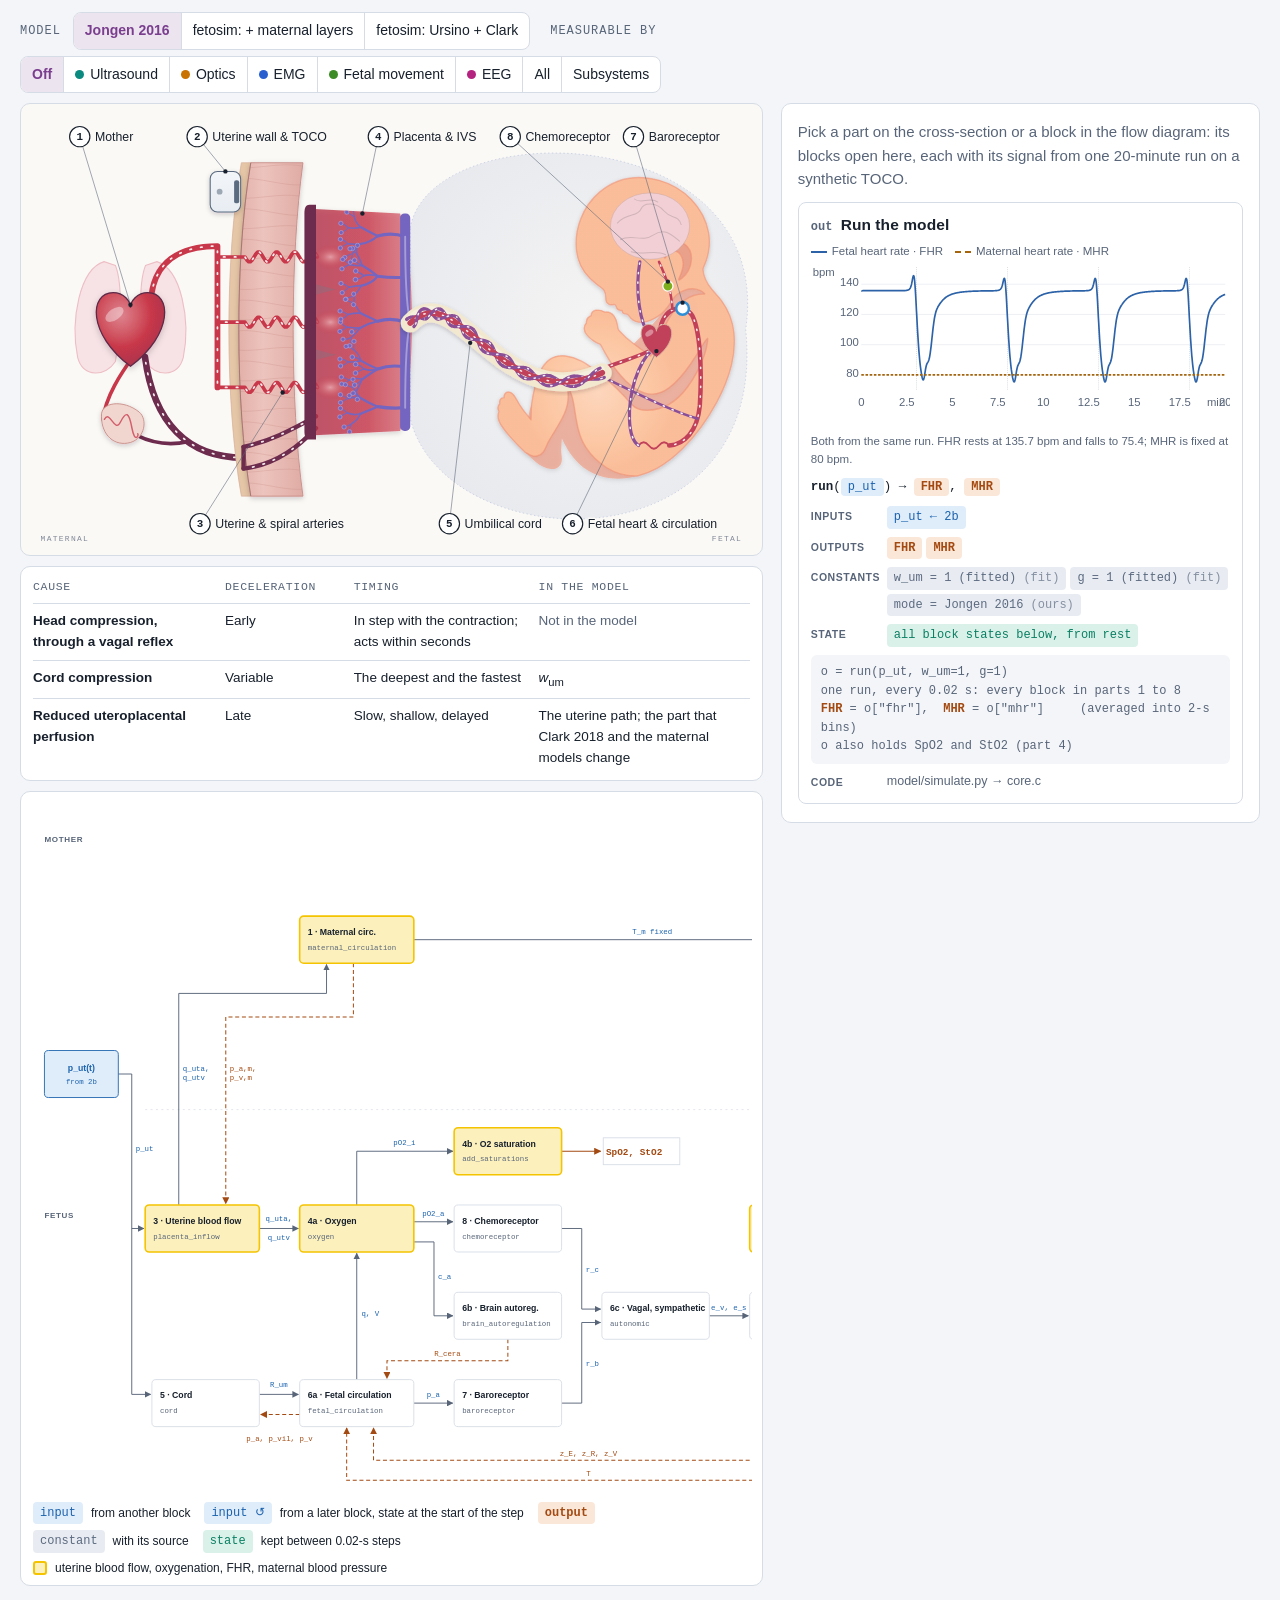
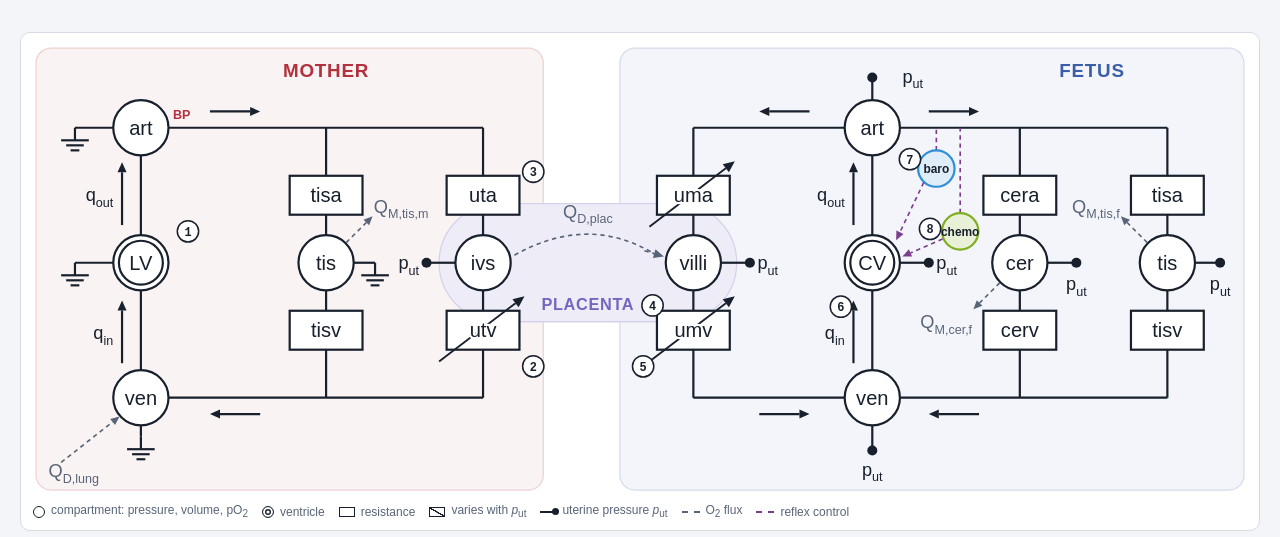
==== commit 3238a716: "Site: list the three causes of a deceleration under the cross-section Head compression (early, not i" ====
--- a/docs/index.html
+++ b/docs/index.html
@@ -615,6 +615,17 @@
 #circ .nd.ua, #circ .bx.ua { stroke: var(--vr); } #circ .nd.uv, #circ .bx.uv { stroke: var(--vb); }
 #circ .ndot.ua { fill: var(--vr); } #circ .ndot.uv { fill: var(--vb); }
 #circ .bx.sm + text, #circ .sm-t { font-size: 26px; }
+/* the three causes of a deceleration, under the cross-section */
+.decel { border-radius: 10px; border: 1px solid var(--line); background: var(--surface); padding: 4px 12px; display: grid; font-size: 13.5px; }
+.decel .dc-h, .decel .dc { display: grid; grid-template-columns: 1.25fr .8fr 1.2fr 1.5fr; gap: 4px 16px; align-items: baseline; padding: 7px 0; text-align: left; }
+.decel .dc-h { font-family: var(--font-mono); font-size: 11.5px; letter-spacing: .06em; text-transform: uppercase; color: var(--muted); }
+.decel .dc { border: 0; border-top: 1px solid var(--line); background: none; font: inherit; color: var(--ink); width: 100%; }
+.decel button.dc { cursor: pointer; }
+.decel button.dc:hover, .decel button.dc:focus-visible { color: var(--accent); }
+.decel .dc span:first-child { font-weight: 600; }
+.decel .dc-off span:last-child { color: var(--muted); }
+body.fig .decel { display: none !important; }
+@media (max-width: 640px) { .decel .dc-h { display: none; } .decel .dc { grid-template-columns: 1fr 1fr; } }
 </style>
 <!-- blocks:css -->
 <style>
@@ -745,6 +756,12 @@
         </div>
         <div class="annlist" id="annlist" hidden></div>
         <div class="key" id="key"></div>
+      </div>
+      <div class="decel" id="decel" role="group" aria-label="Three causes of a deceleration">
+        <div class="dc-h"><span>Cause</span><span>Deceleration</span><span>Timing</span><span>In the model</span></div>
+        <div class="dc dc-off"><span>Head compression, through a vagal reflex</span><span>Early</span><span>In step with the contraction; acts within seconds</span><span>Not in the model</span></div>
+        <button type="button" class="dc" data-part="cord"><span>Cord compression</span><span>Variable</span><span>The deepest and the fastest</span><span><i>w</i><sub>um</sub></span></button>
+        <button type="button" class="dc" data-part="spiral"><span>Reduced uteroplacental perfusion</span><span>Late</span><span>Slow, shallow, delayed</span><span>The uterine path; the part that Clark 2018 and the maternal models change</span></button>
       </div><!-- blocks:section -->
 <div class="bk bkflowbox" id="blocks" aria-label="Blocks of one model step">
   <div class="bkscroll" id="bk-flow"></div>
@@ -1719,6 +1736,7 @@
   select(g ? g.dataset.part : null, false);
 });
 $('#key').addEventListener('click', e => { const b = e.target.closest('[data-part]'); if (b) select(b.dataset.part, false); });
+$('#decel').addEventListener('click', e => { const b = e.target.closest('[data-part]'); if (b) select(b.dataset.part, false); });
 $('#zoomOut').addEventListener('click', () => select(null, false));
 document.addEventListener('keydown', e => { if (e.key === 'Escape' && zoomKey) select(null, false); });
 
